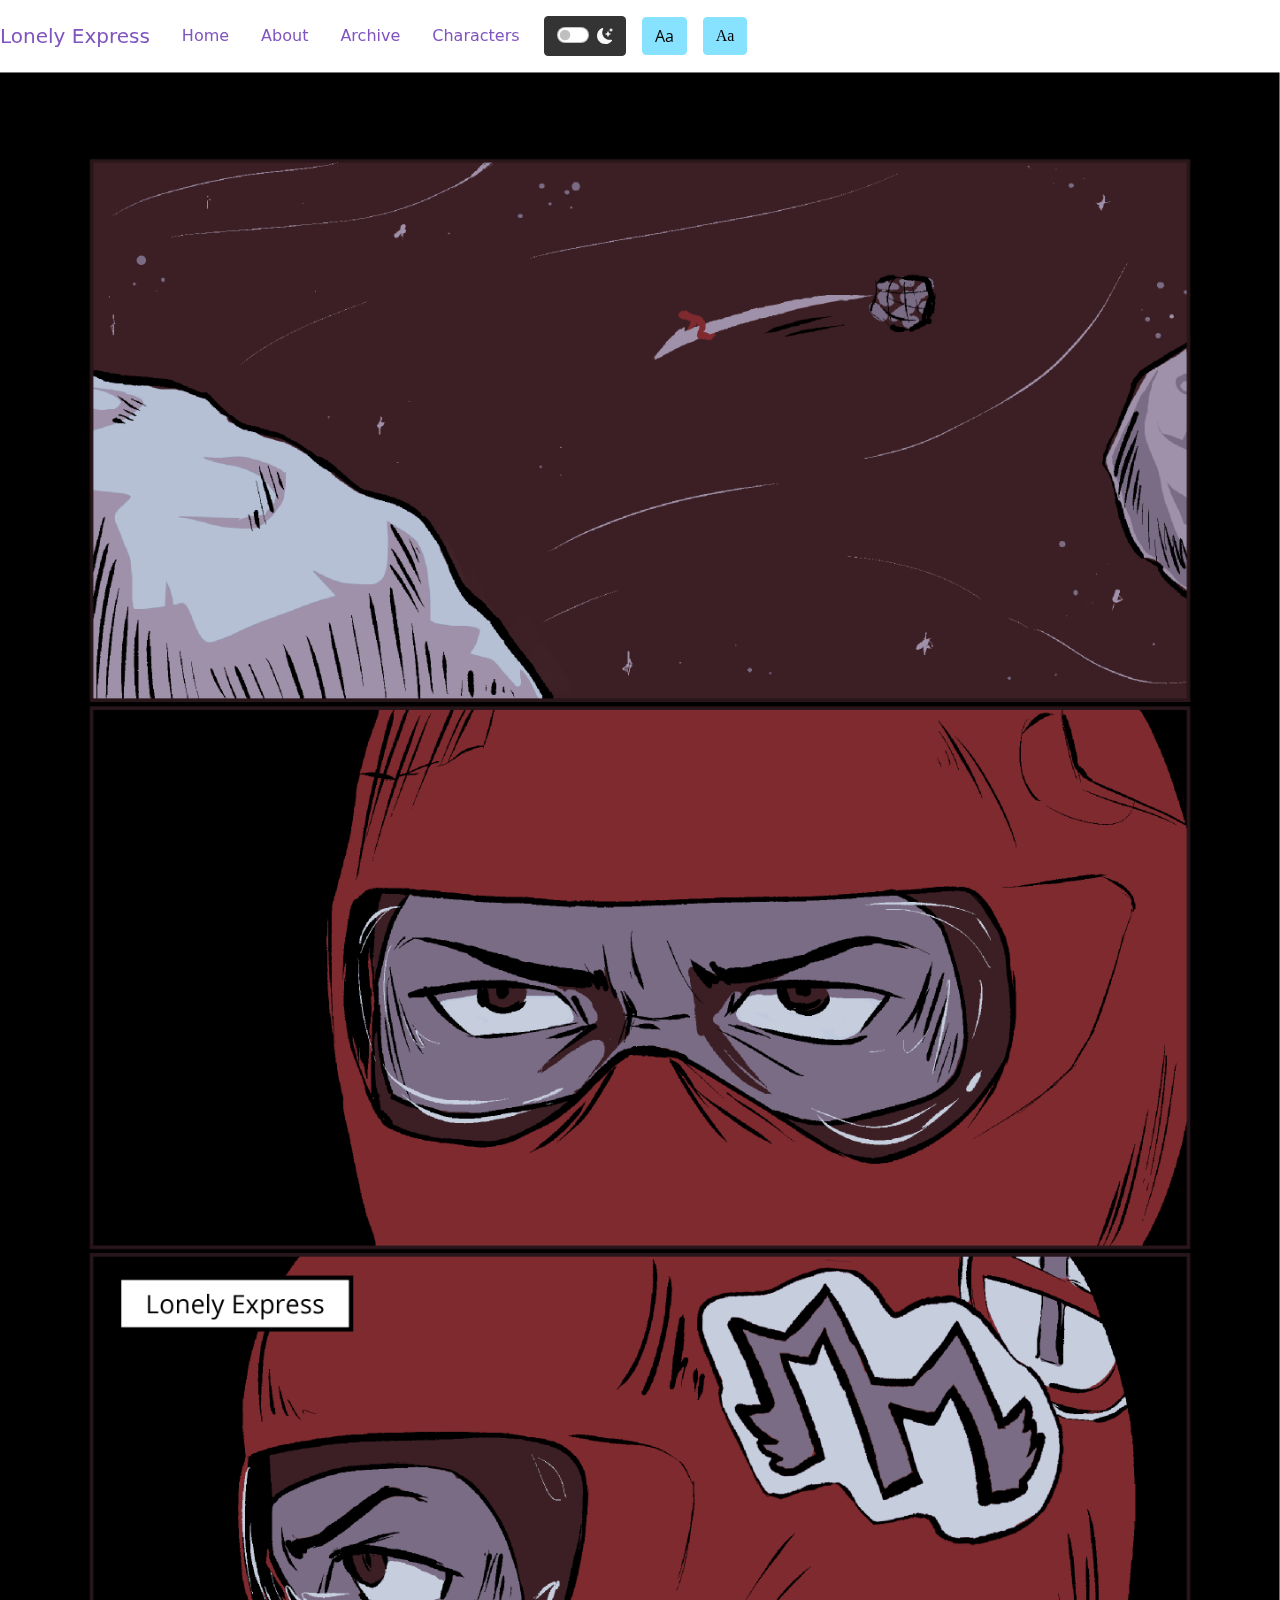
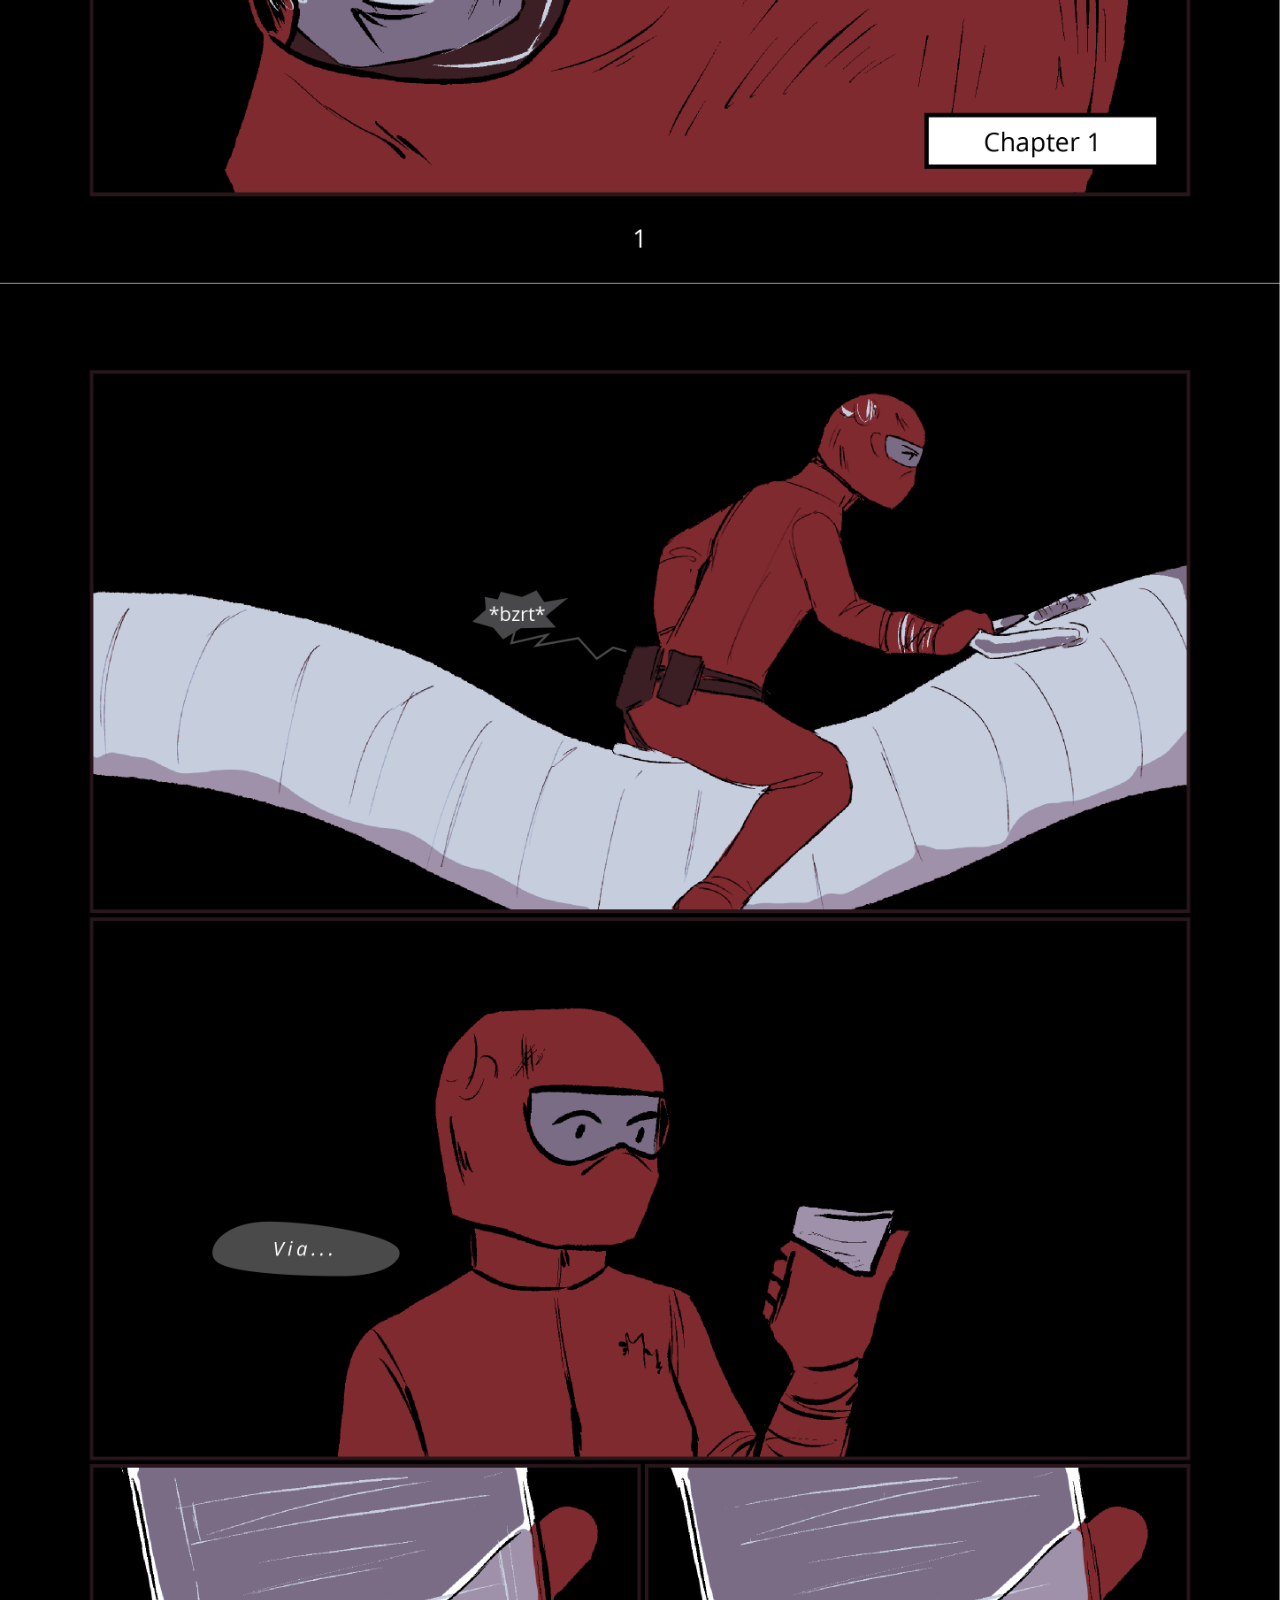
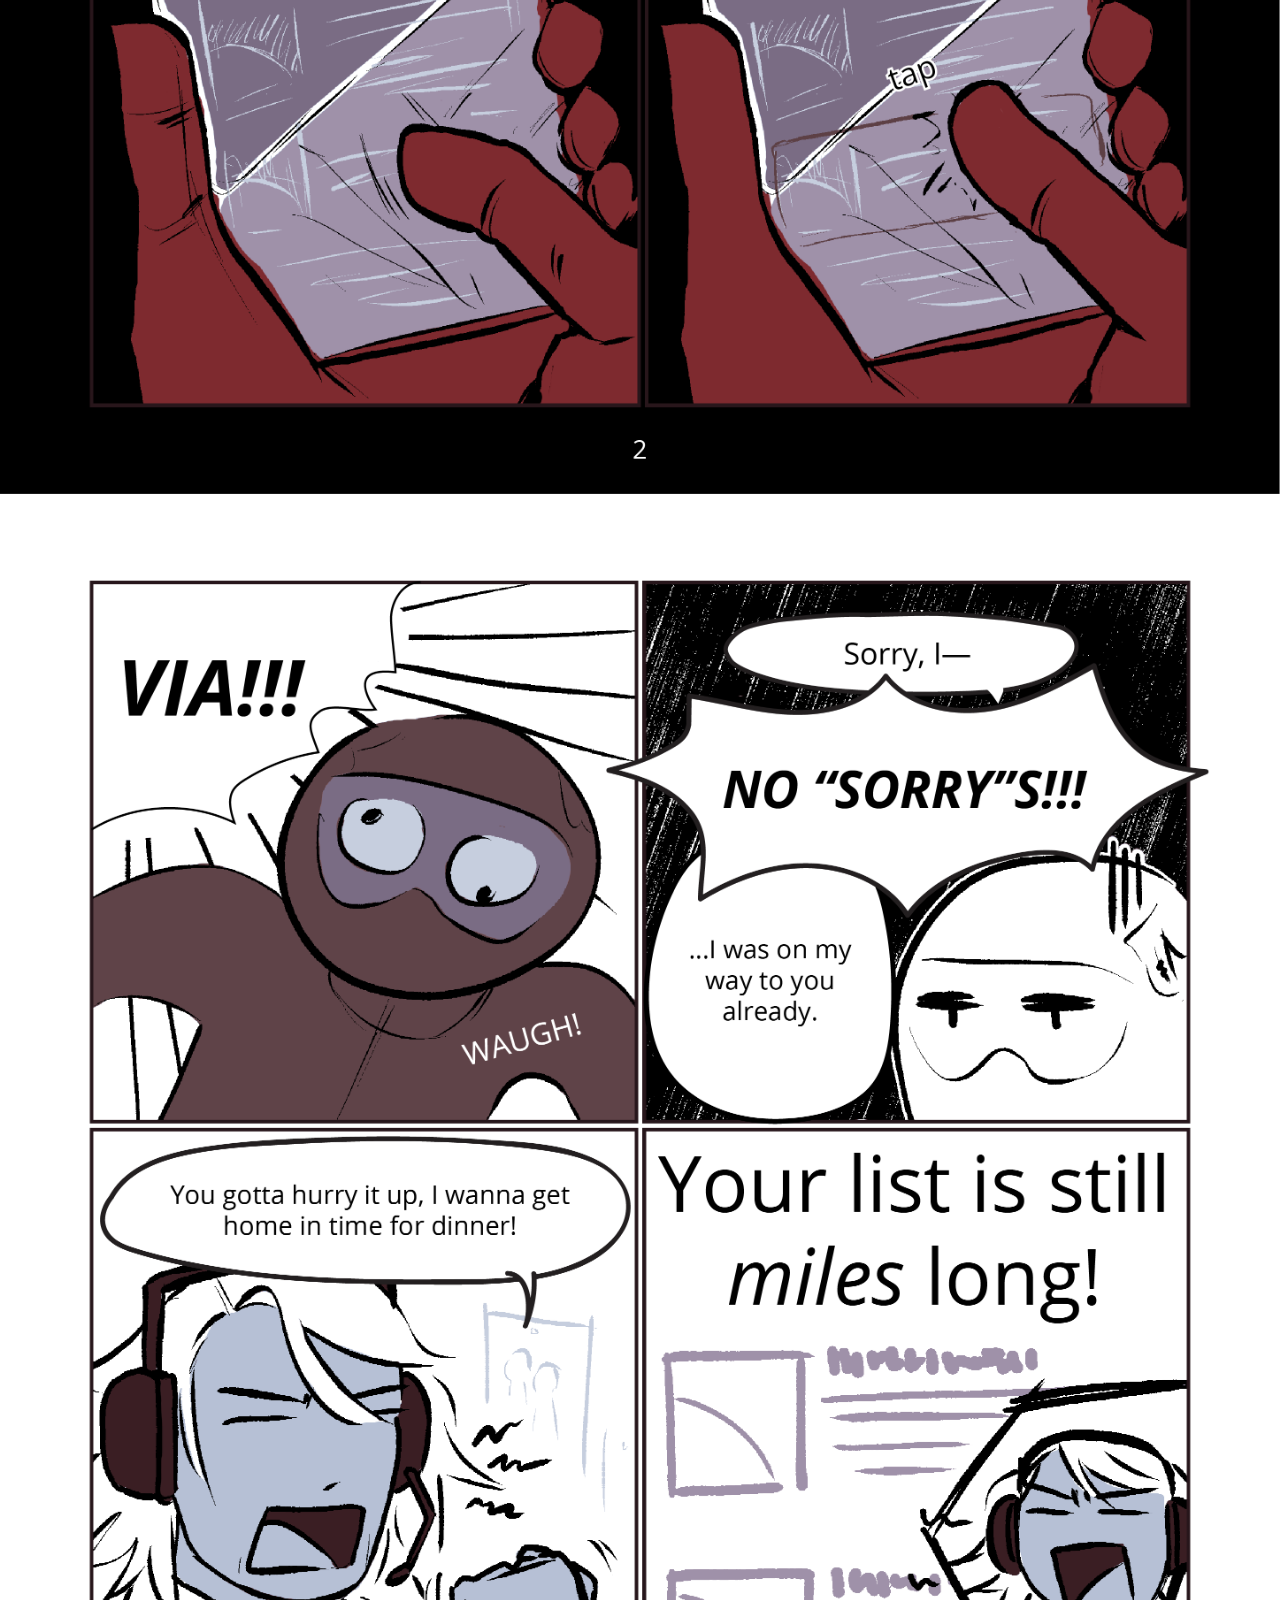
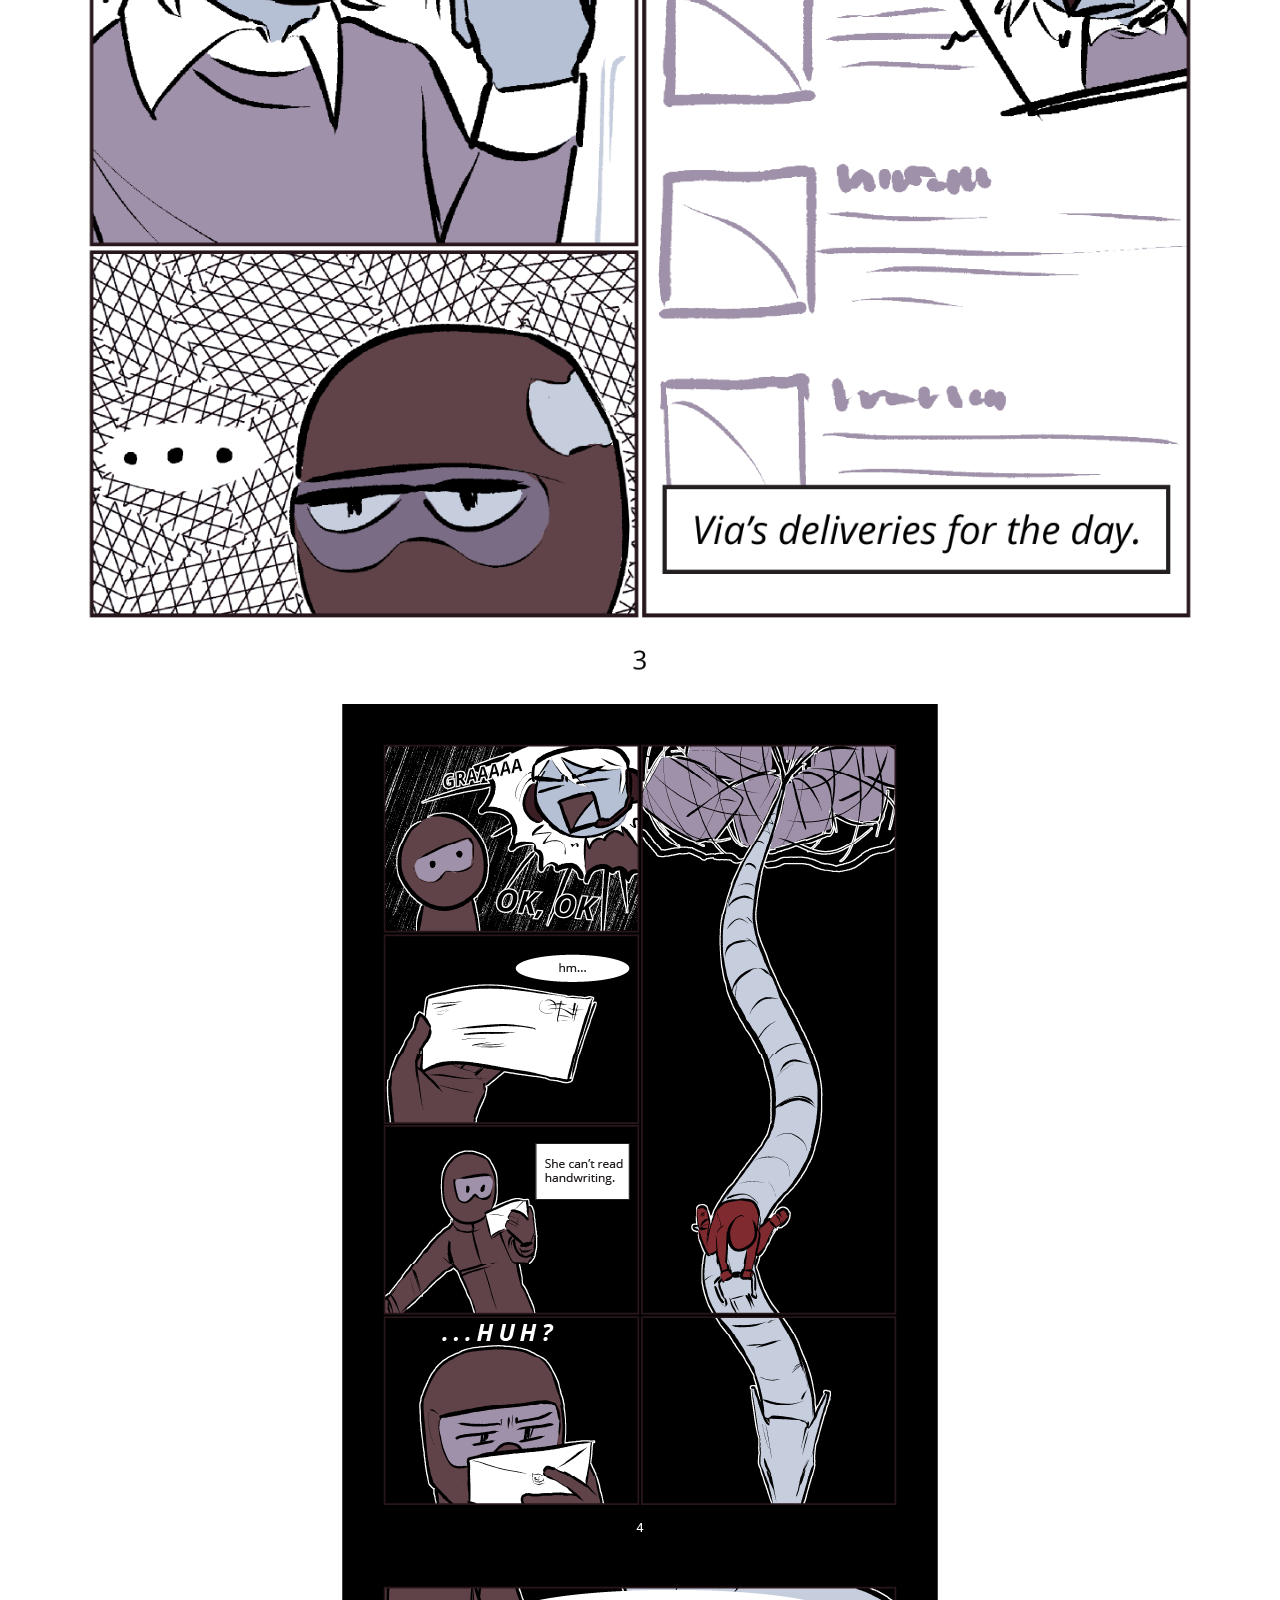
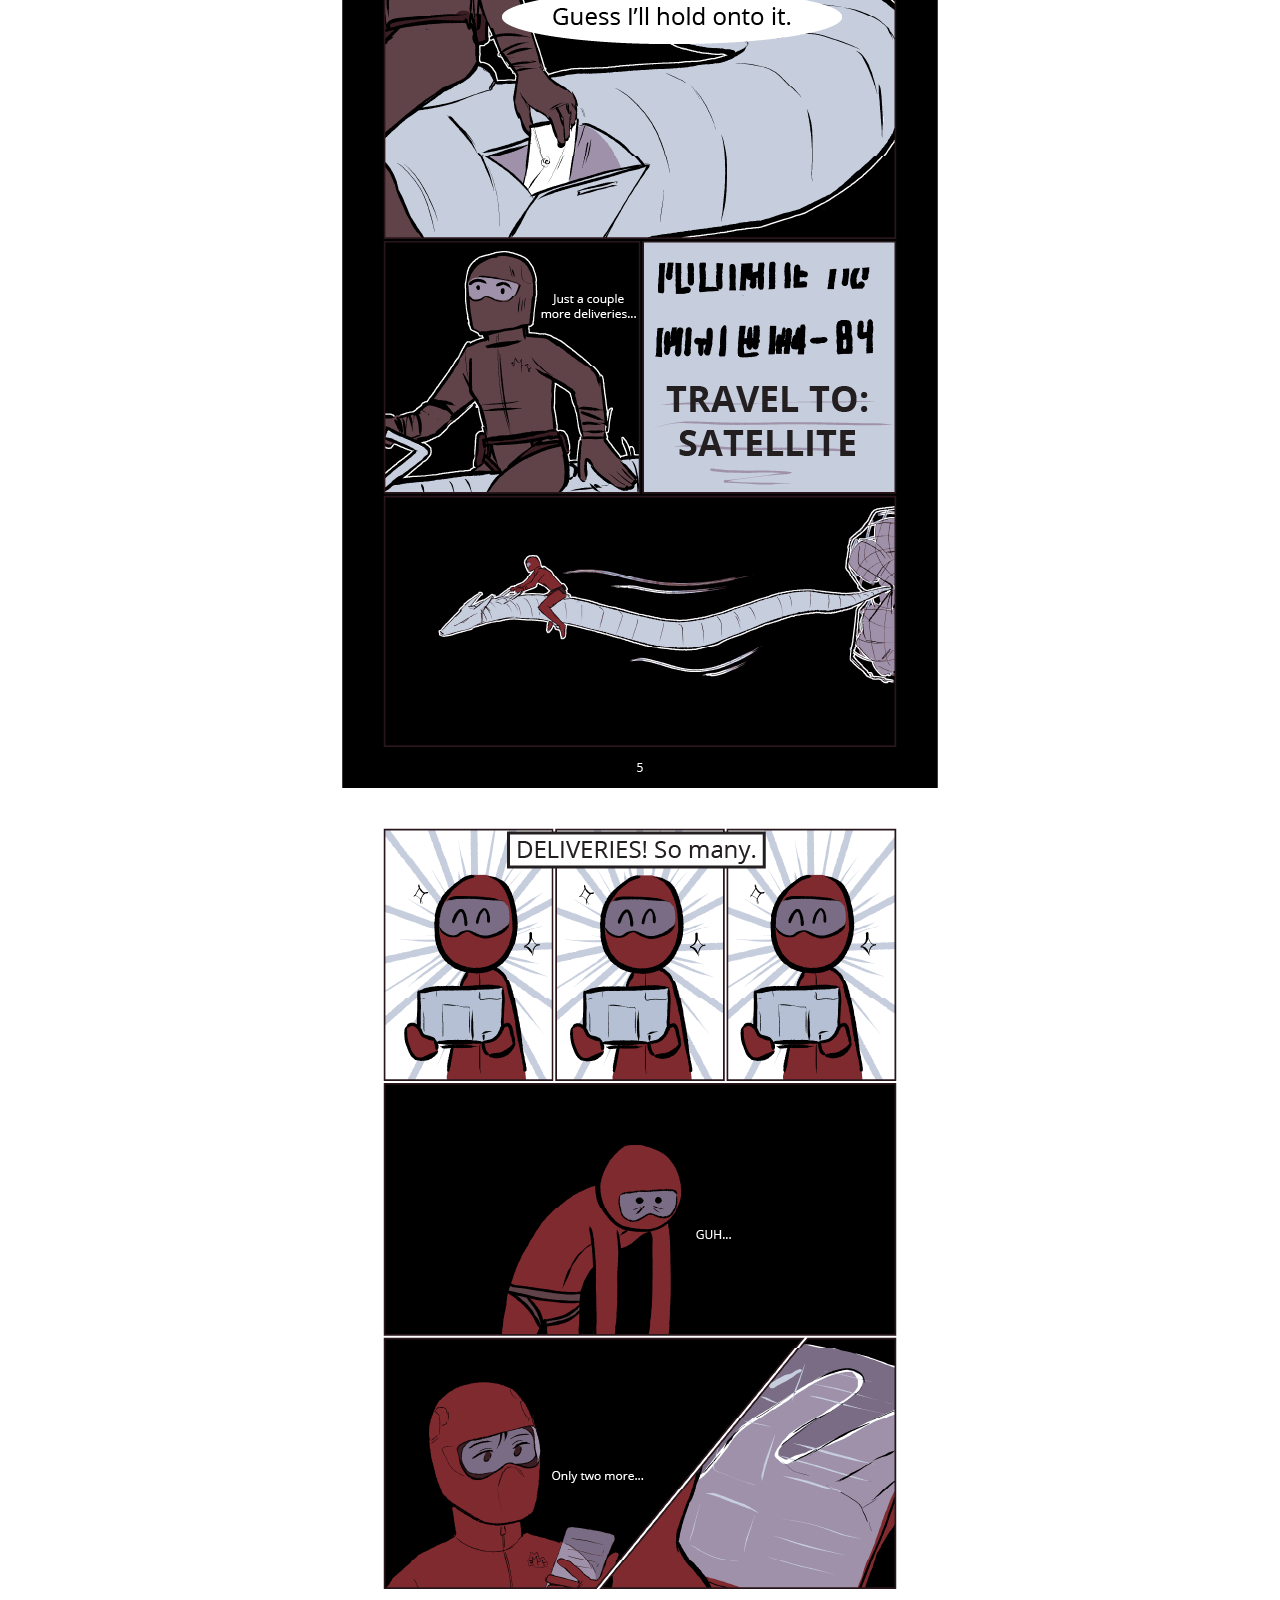
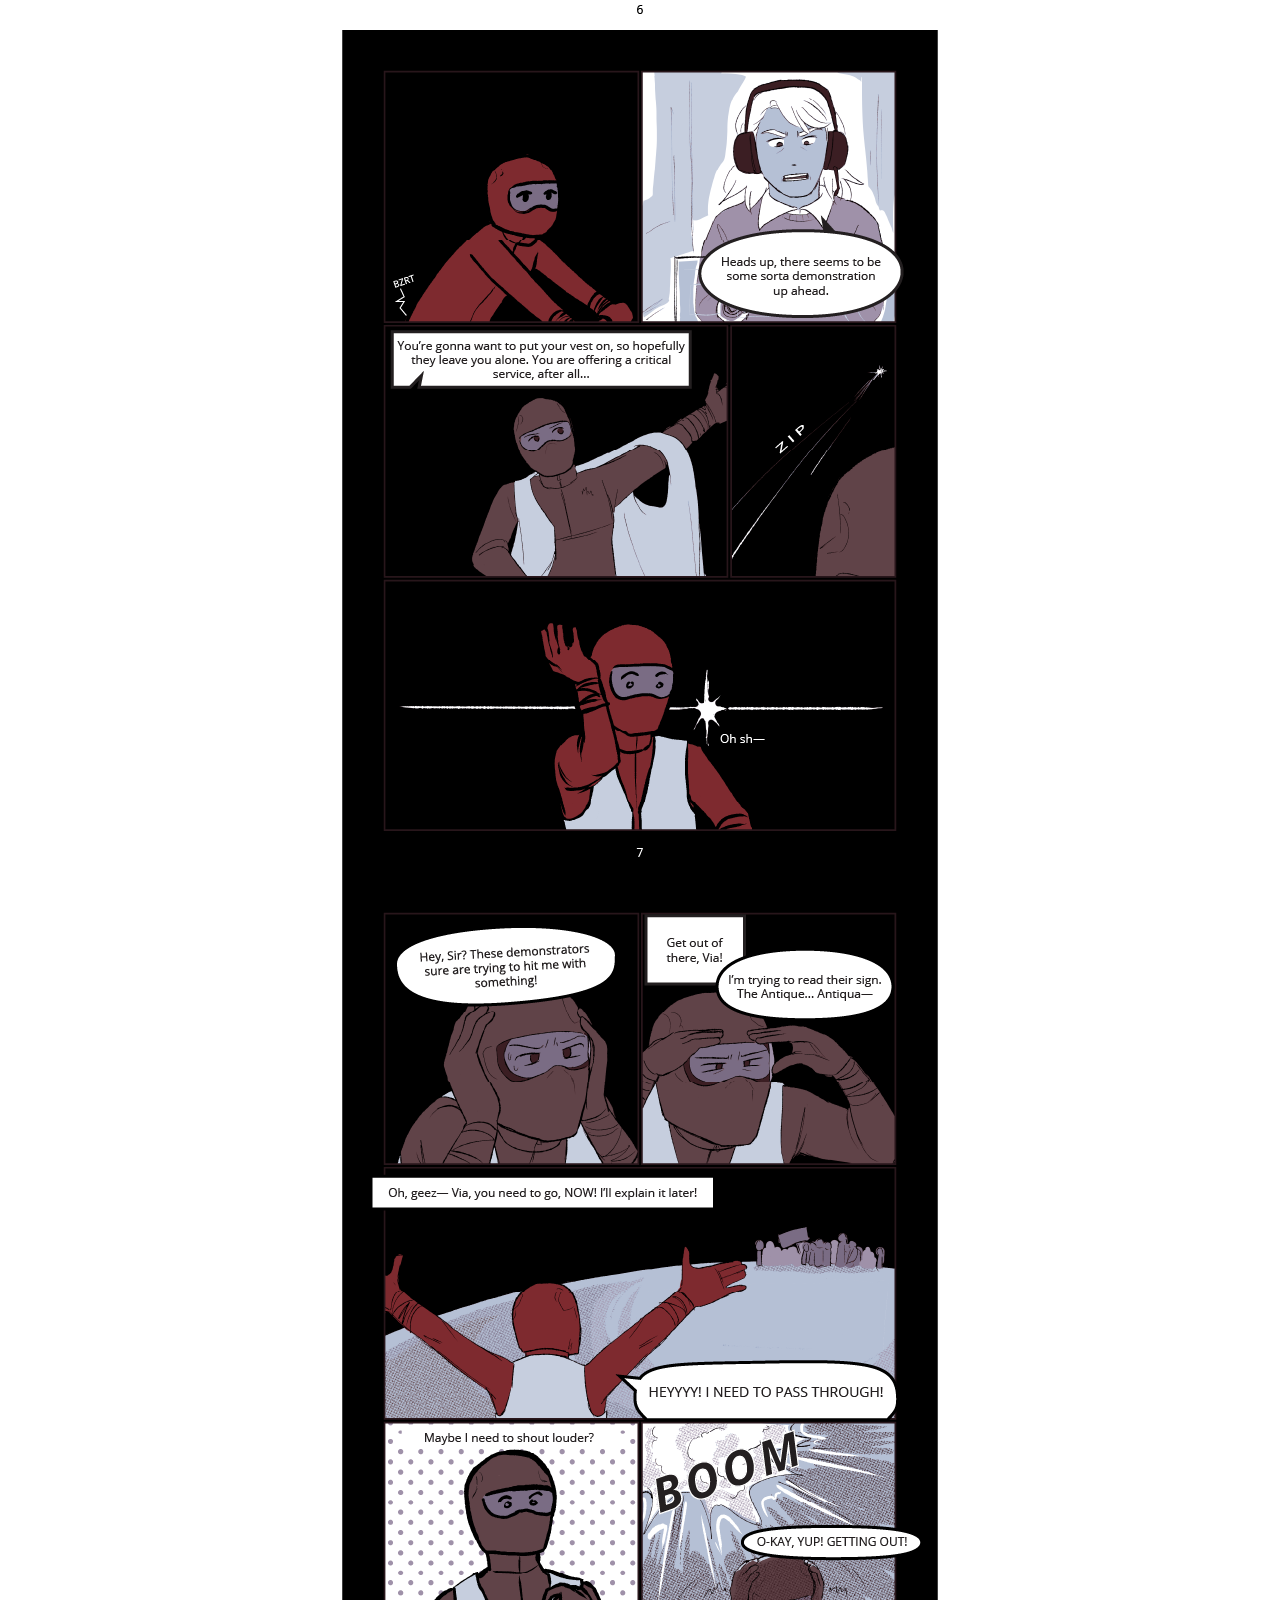
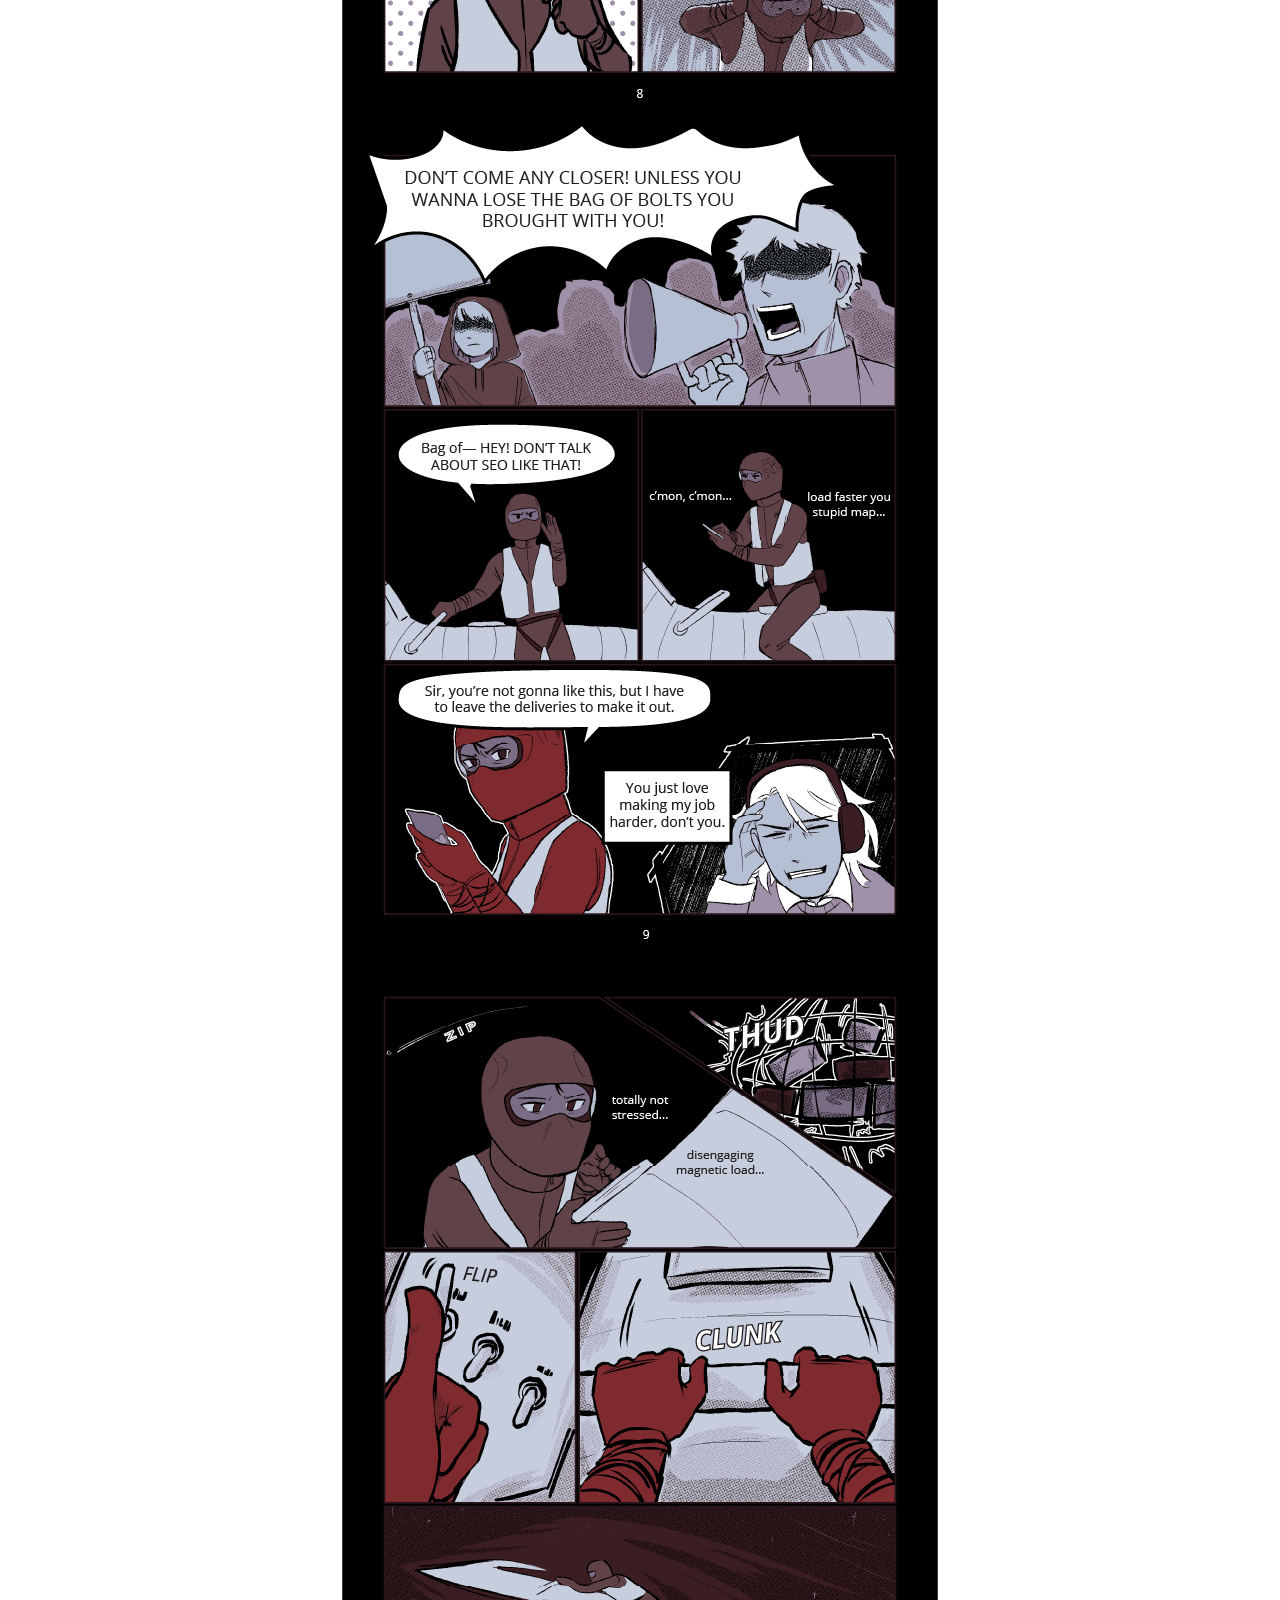
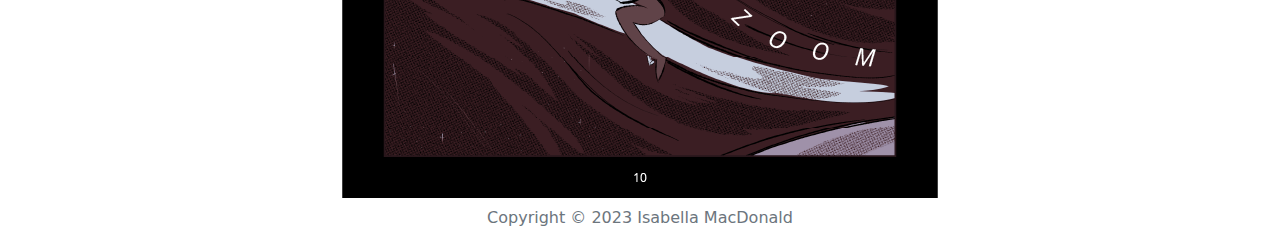
==== index.html @ 9f0aa9c7 "adjust theme colors + nav" ====
<!DOCTYPE html>
<html lang="en">
    <head>
        <meta charset="utf-8">
        <meta name="viewport" content="width=device-width, initial-scale=1">

        <title>Lonely Express</title>
        
        <!-- meta content used for how embeds display, and how your site appears in searches-->
        <meta name="description" content="A universal webcomic">
        <meta name="viewport" content="width=device-width, initial-scale=1">

        <meta property="og:title" content="Lonely Express">
        <meta property="og:type" content="website">
        <meta property="og:url" content="www.lonelyexpress.com">
        <meta property="og:image" content="https://www.lonelyexpress.com/tile.png">
        <meta property="og:image:alt" content="A sparkling white envelope on a purple background"/>

        <link rel="manifest" href="site.webmanifest">
        <link rel="apple-touch-icon" href="https://www.lonelyexpress.com/icon.png">

        <meta name="theme-color" content="#fafafa">

        <!-- Bootstrap CDN and custom stylesheets link here -->
        <link href="https://cdn.jsdelivr.net/npm/bootstrap@5.3.0-alpha1/dist/css/bootstrap.min.css" rel="stylesheet" integrity="sha384-GLhlTQ8iRABdZLl6O3oVMWSktQOp6b7In1Zl3/Jr59b6EGGoI1aFkw7cmDA6j6gD" crossorigin="anonymous">
        <link href="css/dark-mode.css" rel="stylesheet">
        <link href="css/custom2.css" rel="stylesheet">
    </head>

    <!-- Google tag (gtag.js) -->
    <script async src="https://www.googletagmanager.com/gtag/js?id=G-82N1NXZVGK"></script>
    <script>
    window.dataLayer = window.dataLayer || [];
    function gtag(){dataLayer.push(arguments);}
    gtag('js', new Date());

    gtag('config', 'G-82N1NXZVGK');
    </script>

    <body>
        <nav class="navbar sticky-top navbar-expand-lg bg-body-secondary" role="navigation">
            <div class="container-fluid justify-content-start">
                <a class="navbar-brand" href="#">Lonely Express</a>
                <button class="navbar-toggler" type="button" data-bs-toggle="collapse" data-bs-target="#navbarSupportedContent" aria-controls="navbarSupportedContent" aria-expanded="false" aria-label="Toggle navigation">
                    <span class="navbar-toggler-icon"></span>
                </button>
                
                <!-- Links on the navbar that collapse to a hamburger menu for small screens -->
                <div class="collapse navbar-collapse" id="navbarSupportedContent">
                    <ul class="navbar nav">
                        <!-- sub pages -->
                        <li class="nav-item">
                            <a class="nav-link active" aria-current="page" href="/">Home</a>
                        </li>
                        <li class="nav-item">
                            <a class="nav-link" href="about">About</a>
                        </li>
                        <li class="nav-item">
                            <a class="nav-link" href="archive">Archive</a>
                        </li>
                        <li class="nav-item">
                            <a class="nav-link" href="characters">Characters</a>
                        </li>
                    </div>
                </div>
                
                <!-- button options -->
                <button class="btn btn-dark mx-2">
                    <div class="form-check form-switch">
                        <input type="checkbox" class="form-check-input" role="switch" id="darkSwitch">
                        <label class="form-check-label text-light" for="darkSwitch" aria-label="Toggle dark mode">
                                
                        <!-- bootstrap svg icon for dark mode button -->
                        <svg xmlns="http://www.w3.org/2000/svg" width="16" height="16" fill="currentColor" class="bi bi-moon-stars-fill" viewBox="0 0 16 16">
                            <path d="M6 .278a.768.768 0 0 1 .08.858 7.208 7.208 0 0 0-.878 3.46c0 4.021 3.278 7.277 7.318 7.277.527 0 1.04-.055 1.533-.16a.787.787 0 0 1 .81.316.733.733 0 0 1-.031.893A8.349 8.349 0 0 1 8.344 16C3.734 16 0 12.286 0 7.71 0 4.266 2.114 1.312 5.124.06A.752.752 0 0 1 6 .278z"/>
                            <path d="M10.794 3.148a.217.217 0 0 1 .412 0l.387 1.162c.173.518.579.924 1.097 1.097l1.162.387a.217.217 0 0 1 0 .412l-1.162.387a1.734 1.734 0 0 0-1.097 1.097l-.387 1.162a.217.217 0 0 1-.412 0l-.387-1.162A1.734 1.734 0 0 0 9.31 6.593l-1.162-.387a.217.217 0 0 1 0-.412l1.162-.387a1.734 1.734 0 0 0 1.097-1.097l.387-1.162zM13.863.099a.145.145 0 0 1 .274 0l.258.774c.115.346.386.617.732.732l.774.258a.145.145 0 0 1 0 .274l-.774.258a1.156 1.156 0 0 0-.732.732l-.258.774a.145.145 0 0 1-.274 0l-.258-.774a1.156 1.156 0 0 0-.732-.732l-.774-.258a.145.145 0 0 1 0-.274l.774-.258c.346-.115.617-.386.732-.732L13.863.1z"/>
                        </svg>

                        </label>
                    </div>
                </button>
                <button class="btn btn-info mx-2" id="fontSwitch1" style="font-family: Open Sans, sans;" aria-label="Toggle sans serif font">Aa</button>
                <button class="btn btn-info mx-2" id="fontSwitch2" style="font-family: Times, serif;" aria-label="Toggle serif font">Aa</button>     
                    
            </div>
        </nav>

        <div class="container-xxl">
            <div class="row justify-content-center">
                <div class="col-lg-9">
                    <img src="img/pages/page1sans.png" class="img-fluid mx-auto d-block" id="1" alt="">
                </div>
            </div>
            <!-- page 1 description -->
            <div class="visually-hidden-focusable" :active> <!-- test screen reader only class/navigation between elements -->
                <h1 class="visually-hidden-focusable" :focus>Lonely Express Chapter 1</h1>
                <section class="visually-hidden-focusable" :focus>Page 1: Three panels.
                  <br>Panel 1: A small red figure rides through space on a long ship, towing cargo. Asteroids are in the foreground, with stars in the background.</br>
                  <br>Panel 2: Closeup of a face wearing a red helmet, that reveals only the character's eyes. They have a stern expression.</br>
                  <br>Panel 3: The same closeup from a side angle. There is a sticker with two "M"s with small wings, and a no smoking sticker.</br>
                </section><!-- paragraphs don't allow individual control -->
                <!-- adding a br is a new focus for screen readers, helps separate flow of audio -->
            </div>

            <div class="row justify-content-center">
                <div class="col-lg-9">
                    <img src="img/pages/page2sans.png" class="img-fluid mx-auto d-block" id="2" alt="">
                </div>
            </div>
            <div class="visually-hidden-focusable" :active> 
                <section class="visually-hidden-focusable" :focus>Page 2: Four panels.
                  <br>Panel 1: The person with the red spacesuit driving their long cylindrical vehical. Their radio crackles, unnoticed.</br>
                  <br>Panel 2: The person pulls out a small handheld screen. The text to their left says "Via..."</br>
                  <br>Panel 3 and 4: Closeup of the screen in their hands. They scroll in panel 3, then tap in panel 4, selecting something on the screen.</br>
                </section>
            </div>

            <div class="row justify-content-center">
                <div class="col-lg-9">
                    <img src="img/pages/page3sans.png" class="img-fluid mx-auto d-flex" id="3" alt="">
                </div>
            </div>
            <div class="visually-hidden-focusable" :active> 
                <section class="visually-hidden-focusable" :focus>Page 3: Five panels.
                  <br>Panel 1: Someone shouts: "VIA!!!" through the crackling radio. The character in the red suit lets out a noise of surprise.</br>
                  <br>Panel 2: The character in the suit, named Via, talks through the radio, saying "Sorry, I—", and is cut off by the other person. "NO 'SORRY'S!!!". Via responds with "...I was on my way to you already." while making a tired expression.</br>
                  <br>Panel 3: The character on the other end of the radio is shown wearing a headset and a sweater, shaking their fist in annoyance. "You gotta hurry it up, I wanna get home in time for dinner!"</br>
                  <br>Panel 4: The character with the headset shouts again: "Your list is still miles long!". Their angry face is overlayed over a list of unclear items. The caption at the bottom says: "Via's deliveries for the day.".</br>
                  <br>Panel 5: Via makes an exhausted expression with her eyes, saying nothing.
                </section>
            </div>
            
            <div class="row justify-content-center">
                <div class="col-lg-9">
                    <img src="img/pages/page4sans.png" class="img-fluid mx-auto d-block" id="4" alt="">
                </div>
            </div>

            <div class="row justify-content-center">
                <div class="col-lg-9">
                    <img src="img/pages/page5sans.png" class="img-fluid mx-auto d-block" id="5" alt="">
                </div>
            </div>

            <div class="row justify-content-center">
                <div class="col-lg-9">
                    <img src="img/pages/page6sans.png" class="img-fluid mx-auto d-block" id="6" alt="">
                </div>
            </div>

            <div class="row justify-content-center">
                <div class="col-lg-9">
                    <img src="img/pages/page7sans.png" class="img-fluid mx-auto d-block" id="7" alt="">
                </div>
            </div>

            <div class="row justify-content-center">
                <div class="col-lg-9">
                    <img src="img/pages/page8sans.png" class="img-fluid mx-auto d-block" id="8" alt="">
                </div>
            </div>

            <div class="row justify-content-center">
                <div class="col-lg-9">
                    <img src="img/pages/page9sans.png" class="img-fluid mx-auto d-block" id="9" alt="">
                </div>
            </div>

            <div class="row justify-content-center">
                <div class="col-lg-9">
                    <img src="img/pages/page10sans.png" class="img-fluid mx-auto d-block" id="10" alt="">
                </div>
            </div>
        </div>

        <footer class="my-2">
            <p class="text-muted text-center">
                Copyright © 2023 Isabella MacDonald
            </p>
        </footer>

        <!-- Bootstrap CDN and custom javascript links here -->
        <script src="https://cdn.jsdelivr.net/npm/bootstrap@5.3.0-alpha3/dist/js/bootstrap.bundle.min.js" integrity="sha384-ENjdO4Dr2bkBIFxQpeoTz1HIcje39Wm4jDKdf19U8gI4ddQ3GYNS7NTKfAdVQSZe" crossorigin="anonymous"></script>
        
        <script src="js/font.js"></script>
        <script src="js/dark-mode-switch.js"></script>
    </body>
</html>
---- css/dark-mode.css ----
/*!
 * Dark Mode Switch v1.0.1 (https://github.com/coliff/dark-mode-switch)
 * Copyright 2021 C.Oliff
 * Licensed under MIT (https://github.com/coliff/dark-mode-switch/blob/main/LICENSE)
 */

[data-bs-theme="dark"] {
  background-color: #111 !important;
  color: #EBEBEB;
}

[data-bs-theme="dark"] .bg-black {
  background-color: #EBEBEB !important;
}

[data-bs-theme="dark"] .bg-dark {
  background-color: #EBEBEB !important;
}

[data-bs-theme="dark"] .bg-light {
  background-color: #101B42 !important;
}

[data-bs-theme="dark"] .bg-white {
  background-color: #101B42 !important;
}
---- css/custom2.css ----
/* Created with Themestr.app */
/*! `Custom` Bootstrap 5 theme */@import url(https://use.fontawesome.com/releases/v5.0.10/css/all.css);@import url(https://fonts.googleapis.com/css?family=Open+Sans:200,300,400,700);/*!
 * Bootstrap v5.0.1 (https://getbootstrap.com/)
 * Copyright 2011-2021 The Bootstrap Authors
 * Copyright 2011-2021 Twitter, Inc.
 * Licensed under MIT (https://github.com/twbs/bootstrap/blob/main/LICENSE)
 */:root{--bs-blue: #0d6efd;--bs-indigo: #6610f2;--bs-purple: #6f42c1;--bs-pink: #d63384;--bs-red: #dc3545;--bs-orange: #fd7e14;--bs-yellow: #ffc107;--bs-green: #198754;--bs-teal: #20c997;--bs-cyan: #0dcaf0;--bs-white: #fff;--bs-gray: #6c757d;--bs-gray-dark: #343a40;--bs-primary: #8054c0;--bs-secondary: #868e96;--bs-success: #6bcdaa;--bs-info: #87e2ff;--bs-warning: #ffc107;--bs-danger: #dc3545;--bs-light: #f8f9fa;--bs-dark: #343434;--bs-font-sans-serif: system-ui, -apple-system, "Segoe UI", Roboto, "Helvetica Neue", Arial, "Noto Sans", "Liberation Sans", sans-serif, "Apple Color Emoji", "Segoe UI Emoji", "Segoe UI Symbol", "Noto Color Emoji";--bs-font-monospace: SFMono-Regular, Menlo, Monaco, Consolas, "Liberation Mono", "Courier New", monospace;--bs-gradient: linear-gradient(180deg, rgba(255,255,255,0.15), rgba(255,255,255,0))}*,*::before,*::after{box-sizing:border-box}@media (prefers-reduced-motion: no-preference){:root{scroll-behavior:smooth}}body{margin:0;font-family:var(--bs-font-sans-serif);font-size:1rem;font-weight:400;line-height:1.5;color:#212529;background-color:#fff;-webkit-text-size-adjust:100%;-webkit-tap-highlight-color:rgba(0,0,0,0)}hr{margin:1rem 0;color:inherit;background-color:currentColor;border:0;opacity:.25}hr:not([size]){height:1px}h1,.h1,h2,.h2,h3,.h3,h4,.h4,h5,.h5,h6,.h6{margin-top:0;margin-bottom:.5rem;font-weight:500;line-height:1.2}h1,.h1{font-size:calc(1.375rem + 1.5vw)}@media (min-width: 1200px){h1,.h1{font-size:2.5rem}}h2,.h2{font-size:calc(1.325rem + .9vw)}@media (min-width: 1200px){h2,.h2{font-size:2rem}}h3,.h3{font-size:calc(1.3rem + .6vw)}@media (min-width: 1200px){h3,.h3{font-size:1.75rem}}h4,.h4{font-size:calc(1.275rem + .3vw)}@media (min-width: 1200px){h4,.h4{font-size:1.5rem}}h5,.h5{font-size:1.25rem}h6,.h6{font-size:1rem}p{margin-top:0;margin-bottom:1rem}abbr[title],abbr[data-bs-original-title]{text-decoration:underline dotted;cursor:help;text-decoration-skip-ink:none}address{margin-bottom:1rem;font-style:normal;line-height:inherit}ol,ul{padding-left:2rem}ol,ul,dl{margin-top:0;margin-bottom:1rem}ol ol,ul ul,ol ul,ul ol{margin-bottom:0}dt{font-weight:700}dd{margin-bottom:.5rem;margin-left:0}blockquote{margin:0 0 1rem}b,strong{font-weight:bolder}small,.small{font-size:.875em}mark,.mark{padding:.2em;background-color:#fcf8e3}sub,sup{position:relative;font-size:.75em;line-height:0;vertical-align:baseline}sub{bottom:-.25em}sup{top:-.5em}a{color:#8054c0;text-decoration:underline}a:hover{color:#291842}a:not([href]):not([class]),a:not([href]):not([class]):hover{color:inherit;text-decoration:none}pre,code,kbd,samp{font-family:var(--bs-font-monospace);font-size:1em;direction:ltr /* rtl:ignore */;unicode-bidi:bidi-override}pre{display:block;margin-top:0;margin-bottom:1rem;overflow:auto;font-size:.875em}pre code{font-size:inherit;color:inherit;word-break:normal}code{font-size:.875em;color:#d63384;word-wrap:break-word}a>code{color:inherit}kbd{padding:.2rem .4rem;font-size:.875em;color:#fff;background-color:#212529;border-radius:.2rem}kbd kbd{padding:0;font-size:1em;font-weight:700}figure{margin:0 0 1rem}img,svg{vertical-align:middle}table{caption-side:bottom;border-collapse:collapse}caption{padding-top:.5rem;padding-bottom:.5rem;color:#6c757d;text-align:left}th{text-align:inherit;text-align:-webkit-match-parent}thead,tbody,tfoot,tr,td,th{border-color:inherit;border-style:solid;border-width:0}label{display:inline-block}button{border-radius:0}button:focus:not(:focus-visible){outline:0}input,button,select,optgroup,textarea{margin:0;font-family:inherit;font-size:inherit;line-height:inherit}button,select{text-transform:none}[role="button"]{cursor:pointer}select{word-wrap:normal}select:disabled{opacity:1}[list]::-webkit-calendar-picker-indicator{display:none}button,[type="button"],[type="reset"],[type="submit"]{-webkit-appearance:button}button:not(:disabled),[type="button"]:not(:disabled),[type="reset"]:not(:disabled),[type="submit"]:not(:disabled){cursor:pointer}::-moz-focus-inner{padding:0;border-style:none}textarea{resize:vertical}fieldset{min-width:0;padding:0;margin:0;border:0}legend{float:left;width:100%;padding:0;margin-bottom:.5rem;font-size:calc(1.275rem + .3vw);line-height:inherit}@media (min-width: 1200px){legend{font-size:1.5rem}}legend+*{clear:left}::-webkit-datetime-edit-fields-wrapper,::-webkit-datetime-edit-text,::-webkit-datetime-edit-minute,::-webkit-datetime-edit-hour-field,::-webkit-datetime-edit-day-field,::-webkit-datetime-edit-month-field,::-webkit-datetime-edit-year-field{padding:0}::-webkit-inner-spin-button{height:auto}[type="search"]{outline-offset:-2px;-webkit-appearance:textfield}::-webkit-search-decoration{-webkit-appearance:none}::-webkit-color-swatch-wrapper{padding:0}::file-selector-button{font:inherit}::-webkit-file-upload-button{font:inherit;-webkit-appearance:button}output{display:inline-block}iframe{border:0}summary{display:list-item;cursor:pointer}progress{vertical-align:baseline}[hidden]{display:none !important}.lead{font-size:1.25rem;font-weight:300}.display-1{font-size:calc(1.625rem + 4.5vw);font-weight:300;line-height:1.2}@media (min-width: 1200px){.display-1{font-size:5rem}}.display-2{font-size:calc(1.575rem + 3.9vw);font-weight:300;line-height:1.2}@media (min-width: 1200px){.display-2{font-size:4.5rem}}.display-3{font-size:calc(1.525rem + 3.3vw);font-weight:300;line-height:1.2}@media (min-width: 1200px){.display-3{font-size:4rem}}.display-4{font-size:calc(1.475rem + 2.7vw);font-weight:300;line-height:1.2}@media (min-width: 1200px){.display-4{font-size:3.5rem}}.display-5{font-size:calc(1.425rem + 2.1vw);font-weight:300;line-height:1.2}@media (min-width: 1200px){.display-5{font-size:3rem}}.display-6{font-size:calc(1.375rem + 1.5vw);font-weight:300;line-height:1.2}@media (min-width: 1200px){.display-6{font-size:2.5rem}}.list-unstyled{padding-left:0;list-style:none}.list-inline{padding-left:0;list-style:none}.list-inline-item{display:inline-block}.list-inline-item:not(:last-child){margin-right:.5rem}.initialism{font-size:.875em;text-transform:uppercase}.blockquote{margin-bottom:1rem;font-size:1.25rem}.blockquote>:last-child{margin-bottom:0}.blockquote-footer{margin-top:-1rem;margin-bottom:1rem;font-size:.875em;color:#6c757d}.blockquote-footer::before{content:"\2014\00A0"}.img-fluid{max-width:100%;height:auto}.img-thumbnail{padding:.25rem;background-color:#fff;border:1px solid #dee2e6;border-radius:.25rem;max-width:100%;height:auto}.figure{display:inline-block}.figure-img{margin-bottom:.5rem;line-height:1}.figure-caption{font-size:.875em;color:#6c757d}.table{--bs-table-bg: rgba(0,0,0,0);--bs-table-accent-bg: rgba(0,0,0,0);--bs-table-striped-color: #212529;--bs-table-striped-bg: rgba(0,0,0,0.05);--bs-table-active-color: #212529;--bs-table-active-bg: rgba(0,0,0,0.1);--bs-table-hover-color: #212529;--bs-table-hover-bg: rgba(0,0,0,0.075);width:100%;margin-bottom:1rem;color:#212529;vertical-align:top;border-color:#dee2e6}.table>:not(caption)>*>*{padding:.5rem .5rem;background-color:var(--bs-table-bg);border-bottom-width:1px;box-shadow:inset 0 0 0 9999px var(--bs-table-accent-bg)}.table>tbody{vertical-align:inherit}.table>thead{vertical-align:bottom}.table>:not(:last-child)>:last-child>*{border-bottom-color:currentColor}.caption-top{caption-side:top}.table-sm>:not(caption)>*>*{padding:.25rem .25rem}.table-bordered>:not(caption)>*{border-width:1px 0}.table-bordered>:not(caption)>*>*{border-width:0 1px}.table-borderless>:not(caption)>*>*{border-bottom-width:0}.table-striped>tbody>tr:nth-of-type(odd){--bs-table-accent-bg: var(--bs-table-striped-bg);color:var(--bs-table-striped-color)}.table-active{--bs-table-accent-bg: var(--bs-table-active-bg);color:var(--bs-table-active-color)}.table-hover>tbody>tr:hover{--bs-table-accent-bg: var(--bs-table-hover-bg);color:var(--bs-table-hover-color)}.table-primary{--bs-table-bg: #d6d2dc;--bs-table-striped-bg: #cbc8d1;--bs-table-striped-color: #000;--bs-table-active-bg: #c1bdc6;--bs-table-active-color: #000;--bs-table-hover-bg: #c6c2cc;--bs-table-hover-color: #000;color:#000;border-color:#c1bdc6}.table-secondary{--bs-table-bg: #e7e8ea;--bs-table-striped-bg: #dbdcde;--bs-table-striped-color: #000;--bs-table-active-bg: #d0d1d3;--bs-table-active-color: #000;--bs-table-hover-bg: #d6d7d8;--bs-table-hover-color: #000;color:#000;border-color:#d0d1d3}.table-success{--bs-table-bg: #e1f5ee;--bs-table-striped-bg: #d6e9e2;--bs-table-striped-color: #000;--bs-table-active-bg: #cbddd6;--bs-table-active-color: #000;--bs-table-hover-bg: #d0e3dc;--bs-table-hover-color: #000;color:#000;border-color:#cbddd6}.table-info{--bs-table-bg: #e7f9ff;--bs-table-striped-bg: #dbedf2;--bs-table-striped-color: #000;--bs-table-active-bg: #d0e0e6;--bs-table-active-color: #000;--bs-table-hover-bg: #d6e6ec;--bs-table-hover-color: #000;color:#000;border-color:#d0e0e6}.table-warning{--bs-table-bg: #fff3cd;--bs-table-striped-bg: #f2e7c3;--bs-table-striped-color: #000;--bs-table-active-bg: #e6dbb9;--bs-table-active-color: #000;--bs-table-hover-bg: #ece1be;--bs-table-hover-color: #000;color:#000;border-color:#e6dbb9}.table-danger{--bs-table-bg: #f8d7da;--bs-table-striped-bg: #eccccf;--bs-table-striped-color: #000;--bs-table-active-bg: #dfc2c4;--bs-table-active-color: #000;--bs-table-hover-bg: #e5c7ca;--bs-table-hover-color: #000;color:#000;border-color:#dfc2c4}.table-light{--bs-table-bg: #f8f9fa;--bs-table-striped-bg: #ecedee;--bs-table-striped-color: #000;--bs-table-active-bg: #dfe0e1;--bs-table-active-color: #000;--bs-table-hover-bg: #e5e6e7;--bs-table-hover-color: #000;color:#000;border-color:#dfe0e1}.table-dark{--bs-table-bg: #343434;--bs-table-striped-bg: #3e3e3e;--bs-table-striped-color: #fff;--bs-table-active-bg: #484848;--bs-table-active-color: #fff;--bs-table-hover-bg: #434343;--bs-table-hover-color: #fff;color:#fff;border-color:#484848}.table-responsive{overflow-x:auto;-webkit-overflow-scrolling:touch}@media (max-width: 575.98px){.table-responsive-sm{overflow-x:auto;-webkit-overflow-scrolling:touch}}@media (max-width: 767.98px){.table-responsive-md{overflow-x:auto;-webkit-overflow-scrolling:touch}}@media (max-width: 991.98px){.table-responsive-lg{overflow-x:auto;-webkit-overflow-scrolling:touch}}@media (max-width: 1199.98px){.table-responsive-xl{overflow-x:auto;-webkit-overflow-scrolling:touch}}@media (max-width: 1399.98px){.table-responsive-xxl{overflow-x:auto;-webkit-overflow-scrolling:touch}}.form-label{margin-bottom:.5rem}.col-form-label{padding-top:calc(.375rem + 1px);padding-bottom:calc(.375rem + 1px);margin-bottom:0;font-size:inherit;line-height:1.5}.col-form-label-lg{padding-top:calc(.5rem + 1px);padding-bottom:calc(.5rem + 1px);font-size:1.25rem}.col-form-label-sm{padding-top:calc(.25rem + 1px);padding-bottom:calc(.25rem + 1px);font-size:.875rem}.form-text{margin-top:.25rem;font-size:.875em;color:#6c757d}.form-control{display:block;width:100%;padding:.375rem .75rem;font-size:1rem;font-weight:400;line-height:1.5;color:#212529;background-color:#fff;background-clip:padding-box;border:1px solid #ced4da;appearance:none;border-radius:.25rem;transition:border-color 0.15s ease-in-out,box-shadow 0.15s ease-in-out}@media (prefers-reduced-motion: reduce){.form-control{transition:none}}.form-control[type="file"]{overflow:hidden}.form-control[type="file"]:not(:disabled):not([readonly]){cursor:pointer}.form-control:focus{color:#212529;background-color:#fff;border-color:#998fa9;outline:0;box-shadow:0 0 0 .25rem rgba(51,30,82,0.25)}.form-control::-webkit-date-and-time-value{height:1.5em}.form-control::placeholder{color:#6c757d;opacity:1}.form-control:disabled,.form-control[readonly]{background-color:#e9ecef;opacity:1}.form-control::file-selector-button{padding:.375rem .75rem;margin:-.375rem -.75rem;margin-inline-end:.75rem;color:#212529;background-color:#e9ecef;pointer-events:none;border-color:inherit;border-style:solid;border-width:0;border-inline-end-width:1px;border-radius:0;transition:color 0.15s ease-in-out,background-color 0.15s ease-in-out,border-color 0.15s ease-in-out,box-shadow 0.15s ease-in-out}@media (prefers-reduced-motion: reduce){.form-control::file-selector-button{transition:none}}.form-control:hover:not(:disabled):not([readonly])::file-selector-button{background-color:#dde0e3}.form-control::-webkit-file-upload-button{padding:.375rem .75rem;margin:-.375rem -.75rem;margin-inline-end:.75rem;color:#212529;background-color:#e9ecef;pointer-events:none;border-color:inherit;border-style:solid;border-width:0;border-inline-end-width:1px;border-radius:0;transition:color 0.15s ease-in-out,background-color 0.15s ease-in-out,border-color 0.15s ease-in-out,box-shadow 0.15s ease-in-out}@media (prefers-reduced-motion: reduce){.form-control::-webkit-file-upload-button{transition:none}}.form-control:hover:not(:disabled):not([readonly])::-webkit-file-upload-button{background-color:#dde0e3}.form-control-plaintext{display:block;width:100%;padding:.375rem 0;margin-bottom:0;line-height:1.5;color:#212529;background-color:transparent;border:solid transparent;border-width:1px 0}.form-control-plaintext.form-control-sm,.form-control-plaintext.form-control-lg{padding-right:0;padding-left:0}.form-control-sm{min-height:calc(1.5em + .5rem + 2px);padding:.25rem .5rem;font-size:.875rem;border-radius:.2rem}.form-control-sm::file-selector-button{padding:.25rem .5rem;margin:-.25rem -.5rem;margin-inline-end:.5rem}.form-control-sm::-webkit-file-upload-button{padding:.25rem .5rem;margin:-.25rem -.5rem;margin-inline-end:.5rem}.form-control-lg{min-height:calc(1.5em + 1rem + 2px);padding:.5rem 1rem;font-size:1.25rem;border-radius:.3rem}.form-control-lg::file-selector-button{padding:.5rem 1rem;margin:-.5rem -1rem;margin-inline-end:1rem}.form-control-lg::-webkit-file-upload-button{padding:.5rem 1rem;margin:-.5rem -1rem;margin-inline-end:1rem}textarea.form-control{min-height:calc(1.5em + .75rem + 2px)}textarea.form-control-sm{min-height:calc(1.5em + .5rem + 2px)}textarea.form-control-lg{min-height:calc(1.5em + 1rem + 2px)}.form-control-color{max-width:3rem;height:auto;padding:.375rem}.form-control-color:not(:disabled):not([readonly]){cursor:pointer}.form-control-color::-moz-color-swatch{height:1.5em;border-radius:.25rem}.form-control-color::-webkit-color-swatch{height:1.5em;border-radius:.25rem}.form-select{display:block;width:100%;padding:.375rem 2.25rem .375rem .75rem;font-size:1rem;font-weight:400;line-height:1.5;color:#212529;background-color:#fff;background-image:url("data:image/svg+xml,%3csvg xmlns='http://www.w3.org/2000/svg' viewBox='0 0 16 16'%3e%3cpath fill='none' stroke='%23343a40' stroke-linecap='round' stroke-linejoin='round' stroke-width='2' d='M2 5l6 6 6-6'/%3e%3c/svg%3e");background-repeat:no-repeat;background-position:right .75rem center;background-size:16px 12px;border:1px solid #ced4da;border-radius:.25rem;appearance:none}.form-select:focus{border-color:#998fa9;outline:0;box-shadow:0 0 0 .25rem rgba(51,30,82,0.25)}.form-select[multiple],.form-select[size]:not([size="1"]){padding-right:.75rem;background-image:none}.form-select:disabled{background-color:#e9ecef}.form-select:-moz-focusring{color:transparent;text-shadow:0 0 0 #212529}.form-select-sm{padding-top:.25rem;padding-bottom:.25rem;padding-left:.5rem;font-size:.875rem}.form-select-lg{padding-top:.5rem;padding-bottom:.5rem;padding-left:1rem;font-size:1.25rem}.form-check{display:block;min-height:1.5rem;padding-left:1.5em;margin-bottom:.125rem}.form-check .form-check-input{float:left;margin-left:-1.5em}.form-check-input{width:1em;height:1em;margin-top:.25em;vertical-align:top;background-color:#fff;background-repeat:no-repeat;background-position:center;background-size:contain;border:1px solid rgba(0,0,0,0.25);appearance:none;color-adjust:exact}.form-check-input[type="checkbox"]{border-radius:.25em}.form-check-input[type="radio"]{border-radius:50%}.form-check-input:active{filter:brightness(90%)}.form-check-input:focus{border-color:#998fa9;outline:0;box-shadow:0 0 0 .25rem rgba(51,30,82,0.25)}.form-check-input:checked{background-color:#8054c0;border-color:#8054c0}.form-check-input:checked[type="checkbox"]{background-image:url("data:image/svg+xml,%3csvg xmlns='http://www.w3.org/2000/svg' viewBox='0 0 20 20'%3e%3cpath fill='none' stroke='%23fff' stroke-linecap='round' stroke-linejoin='round' stroke-width='3' d='M6 10l3 3l6-6'/%3e%3c/svg%3e")}.form-check-input:checked[type="radio"]{background-image:url("data:image/svg+xml,%3csvg xmlns='http://www.w3.org/2000/svg' viewBox='-4 -4 8 8'%3e%3ccircle r='2' fill='%23fff'/%3e%3c/svg%3e")}.form-check-input[type="checkbox"]:indeterminate{background-color:#8054c0;border-color:#8054c0;background-image:url("data:image/svg+xml,%3csvg xmlns='http://www.w3.org/2000/svg' viewBox='0 0 20 20'%3e%3cpath fill='none' stroke='%23fff' stroke-linecap='round' stroke-linejoin='round' stroke-width='3' d='M6 10h8'/%3e%3c/svg%3e")}.form-check-input:disabled{pointer-events:none;filter:none;opacity:.5}.form-check-input[disabled] ~ .form-check-label,.form-check-input:disabled ~ .form-check-label{opacity:.5}.form-switch{padding-left:2.5em}.form-switch .form-check-input{width:2em;margin-left:-2.5em;background-image:url("data:image/svg+xml,%3csvg xmlns='http://www.w3.org/2000/svg' viewBox='-4 -4 8 8'%3e%3ccircle r='3' fill='rgba%280,0,0,0.25%29'/%3e%3c/svg%3e");background-position:left center;border-radius:2em;transition:background-position 0.15s ease-in-out}@media (prefers-reduced-motion: reduce){.form-switch .form-check-input{transition:none}}.form-switch .form-check-input:focus{background-image:url("data:image/svg+xml,%3csvg xmlns='http://www.w3.org/2000/svg' viewBox='-4 -4 8 8'%3e%3ccircle r='3' fill='%23998fa9'/%3e%3c/svg%3e")}.form-switch .form-check-input:checked{background-position:right center;background-image:url("data:image/svg+xml,%3csvg xmlns='http://www.w3.org/2000/svg' viewBox='-4 -4 8 8'%3e%3ccircle r='3' fill='%23fff'/%3e%3c/svg%3e")}.form-check-inline{display:inline-block;margin-right:1rem}.btn-check{position:absolute;clip:rect(0, 0, 0, 0);pointer-events:none}.btn-check[disabled]+.btn,.btn-check:disabled+.btn{pointer-events:none;filter:none;opacity:.65}.form-range{width:100%;height:1.5rem;padding:0;background-color:transparent;appearance:none}.form-range:focus{outline:0}.form-range:focus::-webkit-slider-thumb{box-shadow:0 0 0 1px #fff,0 0 0 .25rem rgba(51,30,82,0.25)}.form-range:focus::-moz-range-thumb{box-shadow:0 0 0 1px #fff,0 0 0 .25rem rgba(51,30,82,0.25)}.form-range::-moz-focus-outer{border:0}.form-range::-webkit-slider-thumb{width:1rem;height:1rem;margin-top:-.25rem;background-color:#8054c0;border:0;border-radius:1rem;transition:background-color 0.15s ease-in-out,border-color 0.15s ease-in-out,box-shadow 0.15s ease-in-out;appearance:none}@media (prefers-reduced-motion: reduce){.form-range::-webkit-slider-thumb{transition:none}}.form-range::-webkit-slider-thumb:active{background-color:#c2bccb}.form-range::-webkit-slider-runnable-track{width:100%;height:.5rem;color:transparent;cursor:pointer;background-color:#dee2e6;border-color:transparent;border-radius:1rem}.form-range::-moz-range-thumb{width:1rem;height:1rem;background-color:#8054c0;border:0;border-radius:1rem;transition:background-color 0.15s ease-in-out,border-color 0.15s ease-in-out,box-shadow 0.15s ease-in-out;appearance:none}@media (prefers-reduced-motion: reduce){.form-range::-moz-range-thumb{transition:none}}.form-range::-moz-range-thumb:active{background-color:#c2bccb}.form-range::-moz-range-track{width:100%;height:.5rem;color:transparent;cursor:pointer;background-color:#dee2e6;border-color:transparent;border-radius:1rem}.form-range:disabled{pointer-events:none}.form-range:disabled::-webkit-slider-thumb{background-color:#adb5bd}.form-range:disabled::-moz-range-thumb{background-color:#adb5bd}.form-floating{position:relative}.form-floating>.form-control,.form-floating>.form-select{height:calc(3.5rem + 2px);padding:1rem .75rem}.form-floating>label{position:absolute;top:0;left:0;height:100%;padding:1rem .75rem;pointer-events:none;border:1px solid transparent;transform-origin:0 0;transition:opacity 0.1s ease-in-out,transform 0.1s ease-in-out}@media (prefers-reduced-motion: reduce){.form-floating>label{transition:none}}.form-floating>.form-control::placeholder{color:transparent}.form-floating>.form-control:focus,.form-floating>.form-control:not(:placeholder-shown){padding-top:1.625rem;padding-bottom:.625rem}.form-floating>.form-control:-webkit-autofill{padding-top:1.625rem;padding-bottom:.625rem}.form-floating>.form-select{padding-top:1.625rem;padding-bottom:.625rem}.form-floating>.form-control:focus ~ label,.form-floating>.form-control:not(:placeholder-shown) ~ label,.form-floating>.form-select ~ label{opacity:.65;transform:scale(0.85) translateY(-0.5rem) translateX(0.15rem)}.form-floating>.form-control:-webkit-autofill ~ label{opacity:.65;transform:scale(0.85) translateY(-0.5rem) translateX(0.15rem)}.input-group{position:relative;display:flex;flex-wrap:wrap;align-items:stretch;width:100%}.input-group>.form-control,.input-group>.form-select{position:relative;flex:1 1 auto;width:1%;min-width:0}.input-group>.form-control:focus,.input-group>.form-select:focus{z-index:3}.input-group .btn{position:relative;z-index:2}.input-group .btn:focus{z-index:3}.input-group-text{display:flex;align-items:center;padding:.375rem .75rem;font-size:1rem;font-weight:400;line-height:1.5;color:#212529;text-align:center;white-space:nowrap;background-color:#e9ecef;border:1px solid #ced4da;border-radius:.25rem}.input-group-lg>.form-control,.input-group-lg>.form-select,.input-group-lg>.input-group-text,.input-group-lg>.btn{padding:.5rem 1rem;font-size:1.25rem;border-radius:.3rem}.input-group-sm>.form-control,.input-group-sm>.form-select,.input-group-sm>.input-group-text,.input-group-sm>.btn{padding:.25rem .5rem;font-size:.875rem;border-radius:.2rem}.input-group-lg>.form-select,.input-group-sm>.form-select{padding-right:3rem}.input-group:not(.has-validation)>:not(:last-child):not(.dropdown-toggle):not(.dropdown-menu),.input-group:not(.has-validation)>.dropdown-toggle:nth-last-child(n+3){border-top-right-radius:0;border-bottom-right-radius:0}.input-group.has-validation>:nth-last-child(n+3):not(.dropdown-toggle):not(.dropdown-menu),.input-group.has-validation>.dropdown-toggle:nth-last-child(n+4){border-top-right-radius:0;border-bottom-right-radius:0}.input-group>:not(:first-child):not(.dropdown-menu):not(.valid-tooltip):not(.valid-feedback):not(.invalid-tooltip):not(.invalid-feedback){margin-left:-1px;border-top-left-radius:0;border-bottom-left-radius:0}.valid-feedback{display:none;width:100%;margin-top:.25rem;font-size:.875em;color:#6bcdaa}.valid-tooltip{position:absolute;top:100%;z-index:5;display:none;max-width:100%;padding:.25rem .5rem;margin-top:.1rem;font-size:.875rem;color:#000;background-color:rgba(107,205,170,0.9);border-radius:.25rem}.was-validated :valid ~ .valid-feedback,.was-validated :valid ~ .valid-tooltip,.is-valid ~ .valid-feedback,.is-valid ~ .valid-tooltip{display:block}.was-validated .form-control:valid,.form-control.is-valid{border-color:#6bcdaa;padding-right:calc(1.5em + .75rem);background-image:url("data:image/svg+xml,%3csvg xmlns='http://www.w3.org/2000/svg' viewBox='0 0 8 8'%3e%3cpath fill='%236bcdaa' d='M2.3 6.73L.6 4.53c-.4-1.04.46-1.4 1.1-.8l1.1 1.4 3.4-3.8c.6-.63 1.6-.27 1.2.7l-4 4.6c-.43.5-.8.4-1.1.1z'/%3e%3c/svg%3e");background-repeat:no-repeat;background-position:right calc(.375em + .1875rem) center;background-size:calc(.75em + .375rem) calc(.75em + .375rem)}.was-validated .form-control:valid:focus,.form-control.is-valid:focus{border-color:#6bcdaa;box-shadow:0 0 0 .25rem rgba(107,205,170,0.25)}.was-validated textarea.form-control:valid,textarea.form-control.is-valid{padding-right:calc(1.5em + .75rem);background-position:top calc(.375em + .1875rem) right calc(.375em + .1875rem)}.was-validated .form-select:valid,.form-select.is-valid{border-color:#6bcdaa}.was-validated .form-select:valid:not([multiple]):not([size]),.was-validated .form-select:valid:not([multiple])[size="1"],.form-select.is-valid:not([multiple]):not([size]),.form-select.is-valid:not([multiple])[size="1"]{padding-right:4.125rem;background-image:url("data:image/svg+xml,%3csvg xmlns='http://www.w3.org/2000/svg' viewBox='0 0 16 16'%3e%3cpath fill='none' stroke='%23343a40' stroke-linecap='round' stroke-linejoin='round' stroke-width='2' d='M2 5l6 6 6-6'/%3e%3c/svg%3e"),url("data:image/svg+xml,%3csvg xmlns='http://www.w3.org/2000/svg' viewBox='0 0 8 8'%3e%3cpath fill='%236bcdaa' d='M2.3 6.73L.6 4.53c-.4-1.04.46-1.4 1.1-.8l1.1 1.4 3.4-3.8c.6-.63 1.6-.27 1.2.7l-4 4.6c-.43.5-.8.4-1.1.1z'/%3e%3c/svg%3e");background-position:right .75rem center,center right 2.25rem;background-size:16px 12px,calc(.75em + .375rem) calc(.75em + .375rem)}.was-validated .form-select:valid:focus,.form-select.is-valid:focus{border-color:#6bcdaa;box-shadow:0 0 0 .25rem rgba(107,205,170,0.25)}.was-validated .form-check-input:valid,.form-check-input.is-valid{border-color:#6bcdaa}.was-validated .form-check-input:valid:checked,.form-check-input.is-valid:checked{background-color:#6bcdaa}.was-validated .form-check-input:valid:focus,.form-check-input.is-valid:focus{box-shadow:0 0 0 .25rem rgba(107,205,170,0.25)}.was-validated .form-check-input:valid ~ .form-check-label,.form-check-input.is-valid ~ .form-check-label{color:#6bcdaa}.form-check-inline .form-check-input ~ .valid-feedback{margin-left:.5em}.was-validated .input-group .form-control:valid,.input-group .form-control.is-valid,.was-validated .input-group .form-select:valid,.input-group .form-select.is-valid{z-index:1}.was-validated .input-group .form-control:valid:focus,.input-group .form-control.is-valid:focus,.was-validated .input-group .form-select:valid:focus,.input-group .form-select.is-valid:focus{z-index:3}.invalid-feedback{display:none;width:100%;margin-top:.25rem;font-size:.875em;color:#dc3545}.invalid-tooltip{position:absolute;top:100%;z-index:5;display:none;max-width:100%;padding:.25rem .5rem;margin-top:.1rem;font-size:.875rem;color:#fff;background-color:rgba(220,53,69,0.9);border-radius:.25rem}.was-validated :invalid ~ .invalid-feedback,.was-validated :invalid ~ .invalid-tooltip,.is-invalid ~ .invalid-feedback,.is-invalid ~ .invalid-tooltip{display:block}.was-validated .form-control:invalid,.form-control.is-invalid{border-color:#dc3545;padding-right:calc(1.5em + .75rem);background-image:url("data:image/svg+xml,%3csvg xmlns='http://www.w3.org/2000/svg' viewBox='0 0 12 12' width='12' height='12' fill='none' stroke='%23dc3545'%3e%3ccircle cx='6' cy='6' r='4.5'/%3e%3cpath stroke-linejoin='round' d='M5.8 3.6h.4L6 6.5z'/%3e%3ccircle cx='6' cy='8.2' r='.6' fill='%23dc3545' stroke='none'/%3e%3c/svg%3e");background-repeat:no-repeat;background-position:right calc(.375em + .1875rem) center;background-size:calc(.75em + .375rem) calc(.75em + .375rem)}.was-validated .form-control:invalid:focus,.form-control.is-invalid:focus{border-color:#dc3545;box-shadow:0 0 0 .25rem rgba(220,53,69,0.25)}.was-validated textarea.form-control:invalid,textarea.form-control.is-invalid{padding-right:calc(1.5em + .75rem);background-position:top calc(.375em + .1875rem) right calc(.375em + .1875rem)}.was-validated .form-select:invalid,.form-select.is-invalid{border-color:#dc3545}.was-validated .form-select:invalid:not([multiple]):not([size]),.was-validated .form-select:invalid:not([multiple])[size="1"],.form-select.is-invalid:not([multiple]):not([size]),.form-select.is-invalid:not([multiple])[size="1"]{padding-right:4.125rem;background-image:url("data:image/svg+xml,%3csvg xmlns='http://www.w3.org/2000/svg' viewBox='0 0 16 16'%3e%3cpath fill='none' stroke='%23343a40' stroke-linecap='round' stroke-linejoin='round' stroke-width='2' d='M2 5l6 6 6-6'/%3e%3c/svg%3e"),url("data:image/svg+xml,%3csvg xmlns='http://www.w3.org/2000/svg' viewBox='0 0 12 12' width='12' height='12' fill='none' stroke='%23dc3545'%3e%3ccircle cx='6' cy='6' r='4.5'/%3e%3cpath stroke-linejoin='round' d='M5.8 3.6h.4L6 6.5z'/%3e%3ccircle cx='6' cy='8.2' r='.6' fill='%23dc3545' stroke='none'/%3e%3c/svg%3e");background-position:right .75rem center,center right 2.25rem;background-size:16px 12px,calc(.75em + .375rem) calc(.75em + .375rem)}.was-validated .form-select:invalid:focus,.form-select.is-invalid:focus{border-color:#dc3545;box-shadow:0 0 0 .25rem rgba(220,53,69,0.25)}.was-validated .form-check-input:invalid,.form-check-input.is-invalid{border-color:#dc3545}.was-validated .form-check-input:invalid:checked,.form-check-input.is-invalid:checked{background-color:#dc3545}.was-validated .form-check-input:invalid:focus,.form-check-input.is-invalid:focus{box-shadow:0 0 0 .25rem rgba(220,53,69,0.25)}.was-validated .form-check-input:invalid ~ .form-check-label,.form-check-input.is-invalid ~ .form-check-label{color:#dc3545}.form-check-inline .form-check-input ~ .invalid-feedback{margin-left:.5em}.was-validated .input-group .form-control:invalid,.input-group .form-control.is-invalid,.was-validated .input-group .form-select:invalid,.input-group .form-select.is-invalid{z-index:2}.was-validated .input-group .form-control:invalid:focus,.input-group .form-control.is-invalid:focus,.was-validated .input-group .form-select:invalid:focus,.input-group .form-select.is-invalid:focus{z-index:3}.btn{display:inline-block;font-weight:400;line-height:1.5;color:#212529;text-align:center;text-decoration:none;vertical-align:middle;cursor:pointer;user-select:none;background-color:transparent;border:1px solid transparent;padding:.375rem .75rem;font-size:1rem;border-radius:.25rem;transition:color 0.15s ease-in-out,background-color 0.15s ease-in-out,border-color 0.15s ease-in-out,box-shadow 0.15s ease-in-out}@media (prefers-reduced-motion: reduce){.btn{transition:none}}.btn:hover{color:#212529}.btn-check:focus+.btn,.btn:focus{outline:0;box-shadow:0 0 0 .25rem rgba(51,30,82,0.25)}.btn:disabled,.btn.disabled,fieldset:disabled .btn{pointer-events:none;opacity:.65}.btn-primary{color:#fff;background-color:#8054c0;border-color:#8054c0}.btn-primary:hover{color:#fff;background-color:#2b1a46;border-color:#291842}.btn-check:focus+.btn-primary,.btn-primary:focus{color:#fff;background-color:#2b1a46;border-color:#291842;box-shadow:0 0 0 .25rem rgba(82,64,108,0.5)}.btn-check:checked+.btn-primary,.btn-check:active+.btn-primary,.btn-primary:active,.btn-primary.active,.show>.btn-primary.dropdown-toggle{color:#fff;background-color:#291842;border-color:#26173e}.btn-check:checked+.btn-primary:focus,.btn-check:active+.btn-primary:focus,.btn-primary:active:focus,.btn-primary.active:focus,.show>.btn-primary.dropdown-toggle:focus{box-shadow:0 0 0 .25rem rgba(82,64,108,0.5)}.btn-primary:disabled,.btn-primary.disabled{color:#fff;background-color:#8054c0;border-color:#8054c0}.btn-secondary{color:#000;background-color:#868e96;border-color:#868e96}.btn-secondary:hover{color:#000;background-color:#989fa6;border-color:#9299a1}.btn-check:focus+.btn-secondary,.btn-secondary:focus{color:#000;background-color:#989fa6;border-color:#9299a1;box-shadow:0 0 0 .25rem rgba(114,121,128,0.5)}.btn-check:checked+.btn-secondary,.btn-check:active+.btn-secondary,.btn-secondary:active,.btn-secondary.active,.show>.btn-secondary.dropdown-toggle{color:#000;background-color:#9ea5ab;border-color:#9299a1}.btn-check:checked+.btn-secondary:focus,.btn-check:active+.btn-secondary:focus,.btn-secondary:active:focus,.btn-secondary.active:focus,.show>.btn-secondary.dropdown-toggle:focus{box-shadow:0 0 0 .25rem rgba(114,121,128,0.5)}.btn-secondary:disabled,.btn-secondary.disabled{color:#000;background-color:#868e96;border-color:#868e96}.btn-success{color:#000;background-color:#6bcdaa;border-color:#6bcdaa}.btn-success:hover{color:#000;background-color:#81d5b7;border-color:#7ad2b3}.btn-check:focus+.btn-success,.btn-success:focus{color:#000;background-color:#81d5b7;border-color:#7ad2b3;box-shadow:0 0 0 .25rem rgba(91,174,145,0.5)}.btn-check:checked+.btn-success,.btn-check:active+.btn-success,.btn-success:active,.btn-success.active,.show>.btn-success.dropdown-toggle{color:#000;background-color:#89d7bb;border-color:#7ad2b3}.btn-check:checked+.btn-success:focus,.btn-check:active+.btn-success:focus,.btn-success:active:focus,.btn-success.active:focus,.show>.btn-success.dropdown-toggle:focus{box-shadow:0 0 0 .25rem rgba(91,174,145,0.5)}.btn-success:disabled,.btn-success.disabled{color:#000;background-color:#6bcdaa;border-color:#6bcdaa}.btn-info{color:#000;background-color:#87e2ff;border-color:#87e2ff}.btn-info:hover{color:#000;background-color:#99e6ff;border-color:#93e5ff}.btn-check:focus+.btn-info,.btn-info:focus{color:#000;background-color:#99e6ff;border-color:#93e5ff;box-shadow:0 0 0 .25rem rgba(115,192,217,0.5)}.btn-check:checked+.btn-info,.btn-check:active+.btn-info,.btn-info:active,.btn-info.active,.show>.btn-info.dropdown-toggle{color:#000;background-color:#9fe8ff;border-color:#93e5ff}.btn-check:checked+.btn-info:focus,.btn-check:active+.btn-info:focus,.btn-info:active:focus,.btn-info.active:focus,.show>.btn-info.dropdown-toggle:focus{box-shadow:0 0 0 .25rem rgba(115,192,217,0.5)}.btn-info:disabled,.btn-info.disabled{color:#000;background-color:#87e2ff;border-color:#87e2ff}.btn-warning{color:#000;background-color:#ffc107;border-color:#ffc107}.btn-warning:hover{color:#000;background-color:#ffca2c;border-color:#ffc720}.btn-check:focus+.btn-warning,.btn-warning:focus{color:#000;background-color:#ffca2c;border-color:#ffc720;box-shadow:0 0 0 .25rem rgba(217,164,6,0.5)}.btn-check:checked+.btn-warning,.btn-check:active+.btn-warning,.btn-warning:active,.btn-warning.active,.show>.btn-warning.dropdown-toggle{color:#000;background-color:#ffcd39;border-color:#ffc720}.btn-check:checked+.btn-warning:focus,.btn-check:active+.btn-warning:focus,.btn-warning:active:focus,.btn-warning.active:focus,.show>.btn-warning.dropdown-toggle:focus{box-shadow:0 0 0 .25rem rgba(217,164,6,0.5)}.btn-warning:disabled,.btn-warning.disabled{color:#000;background-color:#ffc107;border-color:#ffc107}.btn-danger{color:#fff;background-color:#dc3545;border-color:#dc3545}.btn-danger:hover{color:#fff;background-color:#bb2d3b;border-color:#b02a37}.btn-check:focus+.btn-danger,.btn-danger:focus{color:#fff;background-color:#bb2d3b;border-color:#b02a37;box-shadow:0 0 0 .25rem rgba(225,83,97,0.5)}.btn-check:checked+.btn-danger,.btn-check:active+.btn-danger,.btn-danger:active,.btn-danger.active,.show>.btn-danger.dropdown-toggle{color:#fff;background-color:#b02a37;border-color:#a52834}.btn-check:checked+.btn-danger:focus,.btn-check:active+.btn-danger:focus,.btn-danger:active:focus,.btn-danger.active:focus,.show>.btn-danger.dropdown-toggle:focus{box-shadow:0 0 0 .25rem rgba(225,83,97,0.5)}.btn-danger:disabled,.btn-danger.disabled{color:#fff;background-color:#dc3545;border-color:#dc3545}.btn-light{color:#000;background-color:#f8f9fa;border-color:#f8f9fa}.btn-light:hover{color:#000;background-color:#f9fafb;border-color:#f9fafb}.btn-check:focus+.btn-light,.btn-light:focus{color:#000;background-color:#f9fafb;border-color:#f9fafb;box-shadow:0 0 0 .25rem rgba(211,212,213,0.5)}.btn-check:checked+.btn-light,.btn-check:active+.btn-light,.btn-light:active,.btn-light.active,.show>.btn-light.dropdown-toggle{color:#000;background-color:#f9fafb;border-color:#f9fafb}.btn-check:checked+.btn-light:focus,.btn-check:active+.btn-light:focus,.btn-light:active:focus,.btn-light.active:focus,.show>.btn-light.dropdown-toggle:focus{box-shadow:0 0 0 .25rem rgba(211,212,213,0.5)}.btn-light:disabled,.btn-light.disabled{color:#000;background-color:#f8f9fa;border-color:#f8f9fa}.btn-dark{color:#fff;background-color:#343434;border-color:#343434}.btn-dark:hover{color:#fff;background-color:#2c2c2c;border-color:#2a2a2a}.btn-check:focus+.btn-dark,.btn-dark:focus{color:#fff;background-color:#2c2c2c;border-color:#2a2a2a;box-shadow:0 0 0 .25rem rgba(82,82,82,0.5)}.btn-check:checked+.btn-dark,.btn-check:active+.btn-dark,.btn-dark:active,.btn-dark.active,.show>.btn-dark.dropdown-toggle{color:#fff;background-color:#2a2a2a;border-color:#272727}.btn-check:checked+.btn-dark:focus,.btn-check:active+.btn-dark:focus,.btn-dark:active:focus,.btn-dark.active:focus,.show>.btn-dark.dropdown-toggle:focus{box-shadow:0 0 0 .25rem rgba(82,82,82,0.5)}.btn-dark:disabled,.btn-dark.disabled{color:#fff;background-color:#343434;border-color:#343434}.btn-outline-primary{color:#8054c0;border-color:#8054c0}.btn-outline-primary:hover{color:#fff;background-color:#8054c0;border-color:#8054c0}.btn-check:focus+.btn-outline-primary,.btn-outline-primary:focus{box-shadow:0 0 0 .25rem rgba(51,30,82,0.5)}.btn-check:checked+.btn-outline-primary,.btn-check:active+.btn-outline-primary,.btn-outline-primary:active,.btn-outline-primary.active,.btn-outline-primary.dropdown-toggle.show{color:#fff;background-color:#8054c0;border-color:#8054c0}.btn-check:checked+.btn-outline-primary:focus,.btn-check:active+.btn-outline-primary:focus,.btn-outline-primary:active:focus,.btn-outline-primary.active:focus,.btn-outline-primary.dropdown-toggle.show:focus{box-shadow:0 0 0 .25rem rgba(51,30,82,0.5)}.btn-outline-primary:disabled,.btn-outline-primary.disabled{color:#8054c0;background-color:transparent}.btn-outline-secondary{color:#868e96;border-color:#868e96}.btn-outline-secondary:hover{color:#000;background-color:#868e96;border-color:#868e96}.btn-check:focus+.btn-outline-secondary,.btn-outline-secondary:focus{box-shadow:0 0 0 .25rem rgba(134,142,150,0.5)}.btn-check:checked+.btn-outline-secondary,.btn-check:active+.btn-outline-secondary,.btn-outline-secondary:active,.btn-outline-secondary.active,.btn-outline-secondary.dropdown-toggle.show{color:#000;background-color:#868e96;border-color:#868e96}.btn-check:checked+.btn-outline-secondary:focus,.btn-check:active+.btn-outline-secondary:focus,.btn-outline-secondary:active:focus,.btn-outline-secondary.active:focus,.btn-outline-secondary.dropdown-toggle.show:focus{box-shadow:0 0 0 .25rem rgba(134,142,150,0.5)}.btn-outline-secondary:disabled,.btn-outline-secondary.disabled{color:#868e96;background-color:transparent}.btn-outline-success{color:#6bcdaa;border-color:#6bcdaa}.btn-outline-success:hover{color:#000;background-color:#6bcdaa;border-color:#6bcdaa}.btn-check:focus+.btn-outline-success,.btn-outline-success:focus{box-shadow:0 0 0 .25rem rgba(107,205,170,0.5)}.btn-check:checked+.btn-outline-success,.btn-check:active+.btn-outline-success,.btn-outline-success:active,.btn-outline-success.active,.btn-outline-success.dropdown-toggle.show{color:#000;background-color:#6bcdaa;border-color:#6bcdaa}.btn-check:checked+.btn-outline-success:focus,.btn-check:active+.btn-outline-success:focus,.btn-outline-success:active:focus,.btn-outline-success.active:focus,.btn-outline-success.dropdown-toggle.show:focus{box-shadow:0 0 0 .25rem rgba(107,205,170,0.5)}.btn-outline-success:disabled,.btn-outline-success.disabled{color:#6bcdaa;background-color:transparent}.btn-outline-info{color:#87e2ff;border-color:#87e2ff}.btn-outline-info:hover{color:#000;background-color:#87e2ff;border-color:#87e2ff}.btn-check:focus+.btn-outline-info,.btn-outline-info:focus{box-shadow:0 0 0 .25rem rgba(135,226,255,0.5)}.btn-check:checked+.btn-outline-info,.btn-check:active+.btn-outline-info,.btn-outline-info:active,.btn-outline-info.active,.btn-outline-info.dropdown-toggle.show{color:#000;background-color:#87e2ff;border-color:#87e2ff}.btn-check:checked+.btn-outline-info:focus,.btn-check:active+.btn-outline-info:focus,.btn-outline-info:active:focus,.btn-outline-info.active:focus,.btn-outline-info.dropdown-toggle.show:focus{box-shadow:0 0 0 .25rem rgba(135,226,255,0.5)}.btn-outline-info:disabled,.btn-outline-info.disabled{color:#87e2ff;background-color:transparent}.btn-outline-warning{color:#ffc107;border-color:#ffc107}.btn-outline-warning:hover{color:#000;background-color:#ffc107;border-color:#ffc107}.btn-check:focus+.btn-outline-warning,.btn-outline-warning:focus{box-shadow:0 0 0 .25rem rgba(255,193,7,0.5)}.btn-check:checked+.btn-outline-warning,.btn-check:active+.btn-outline-warning,.btn-outline-warning:active,.btn-outline-warning.active,.btn-outline-warning.dropdown-toggle.show{color:#000;background-color:#ffc107;border-color:#ffc107}.btn-check:checked+.btn-outline-warning:focus,.btn-check:active+.btn-outline-warning:focus,.btn-outline-warning:active:focus,.btn-outline-warning.active:focus,.btn-outline-warning.dropdown-toggle.show:focus{box-shadow:0 0 0 .25rem rgba(255,193,7,0.5)}.btn-outline-warning:disabled,.btn-outline-warning.disabled{color:#ffc107;background-color:transparent}.btn-outline-danger{color:#dc3545;border-color:#dc3545}.btn-outline-danger:hover{color:#fff;background-color:#dc3545;border-color:#dc3545}.btn-check:focus+.btn-outline-danger,.btn-outline-danger:focus{box-shadow:0 0 0 .25rem rgba(220,53,69,0.5)}.btn-check:checked+.btn-outline-danger,.btn-check:active+.btn-outline-danger,.btn-outline-danger:active,.btn-outline-danger.active,.btn-outline-danger.dropdown-toggle.show{color:#fff;background-color:#dc3545;border-color:#dc3545}.btn-check:checked+.btn-outline-danger:focus,.btn-check:active+.btn-outline-danger:focus,.btn-outline-danger:active:focus,.btn-outline-danger.active:focus,.btn-outline-danger.dropdown-toggle.show:focus{box-shadow:0 0 0 .25rem rgba(220,53,69,0.5)}.btn-outline-danger:disabled,.btn-outline-danger.disabled{color:#dc3545;background-color:transparent}.btn-outline-light{color:#f8f9fa;border-color:#f8f9fa}.btn-outline-light:hover{color:#000;background-color:#f8f9fa;border-color:#f8f9fa}.btn-check:focus+.btn-outline-light,.btn-outline-light:focus{box-shadow:0 0 0 .25rem rgba(248,249,250,0.5)}.btn-check:checked+.btn-outline-light,.btn-check:active+.btn-outline-light,.btn-outline-light:active,.btn-outline-light.active,.btn-outline-light.dropdown-toggle.show{color:#000;background-color:#f8f9fa;border-color:#f8f9fa}.btn-check:checked+.btn-outline-light:focus,.btn-check:active+.btn-outline-light:focus,.btn-outline-light:active:focus,.btn-outline-light.active:focus,.btn-outline-light.dropdown-toggle.show:focus{box-shadow:0 0 0 .25rem rgba(248,249,250,0.5)}.btn-outline-light:disabled,.btn-outline-light.disabled{color:#f8f9fa;background-color:transparent}.btn-outline-dark{color:#343434;border-color:#343434}.btn-outline-dark:hover{color:#fff;background-color:#343434;border-color:#343434}.btn-check:focus+.btn-outline-dark,.btn-outline-dark:focus{box-shadow:0 0 0 .25rem rgba(52,52,52,0.5)}.btn-check:checked+.btn-outline-dark,.btn-check:active+.btn-outline-dark,.btn-outline-dark:active,.btn-outline-dark.active,.btn-outline-dark.dropdown-toggle.show{color:#fff;background-color:#343434;border-color:#343434}.btn-check:checked+.btn-outline-dark:focus,.btn-check:active+.btn-outline-dark:focus,.btn-outline-dark:active:focus,.btn-outline-dark.active:focus,.btn-outline-dark.dropdown-toggle.show:focus{box-shadow:0 0 0 .25rem rgba(52,52,52,0.5)}.btn-outline-dark:disabled,.btn-outline-dark.disabled{color:#343434;background-color:transparent}.btn-link{font-weight:400;color:#8054c0;text-decoration:underline}.btn-link:hover{color:#291842}.btn-link:disabled,.btn-link.disabled{color:#6c757d}.btn-lg,.btn-group-lg>.btn{padding:.5rem 1rem;font-size:1.25rem;border-radius:.3rem}.btn-sm,.btn-group-sm>.btn{padding:.25rem .5rem;font-size:.875rem;border-radius:.2rem}.fade{transition:opacity 0.15s linear}@media (prefers-reduced-motion: reduce){.fade{transition:none}}.fade:not(.show){opacity:0}.collapse:not(.show){display:none}.collapsing{height:0;overflow:hidden;transition:height 0.35s ease}@media (prefers-reduced-motion: reduce){.collapsing{transition:none}}.dropup,.dropend,.dropdown,.dropstart{position:relative}.dropdown-toggle{white-space:nowrap}.dropdown-toggle::after{display:inline-block;margin-left:.255em;vertical-align:.255em;content:"";border-top:.3em solid;border-right:.3em solid transparent;border-bottom:0;border-left:.3em solid transparent}.dropdown-toggle:empty::after{margin-left:0}.dropdown-menu{position:absolute;z-index:1000;display:none;min-width:10rem;padding:.5rem 0;margin:0;font-size:1rem;color:#212529;text-align:left;list-style:none;background-color:#fff;background-clip:padding-box;border:1px solid rgba(0,0,0,0.15);border-radius:.25rem}.dropdown-menu[data-bs-popper]{top:100%;left:0;margin-top:.125rem}.dropdown-menu-start{--bs-position: start}.dropdown-menu-start[data-bs-popper]{right:auto /* rtl:ignore */;left:0 /* rtl:ignore */}.dropdown-menu-end{--bs-position: end}.dropdown-menu-end[data-bs-popper]{right:0 /* rtl:ignore */;left:auto /* rtl:ignore */}@media (min-width: 576px){.dropdown-menu-sm-start{--bs-position: start}.dropdown-menu-sm-start[data-bs-popper]{right:auto /* rtl:ignore */;left:0 /* rtl:ignore */}.dropdown-menu-sm-end{--bs-position: end}.dropdown-menu-sm-end[data-bs-popper]{right:0 /* rtl:ignore */;left:auto /* rtl:ignore */}}@media (min-width: 768px){.dropdown-menu-md-start{--bs-position: start}.dropdown-menu-md-start[data-bs-popper]{right:auto /* rtl:ignore */;left:0 /* rtl:ignore */}.dropdown-menu-md-end{--bs-position: end}.dropdown-menu-md-end[data-bs-popper]{right:0 /* rtl:ignore */;left:auto /* rtl:ignore */}}@media (min-width: 992px){.dropdown-menu-lg-start{--bs-position: start}.dropdown-menu-lg-start[data-bs-popper]{right:auto /* rtl:ignore */;left:0 /* rtl:ignore */}.dropdown-menu-lg-end{--bs-position: end}.dropdown-menu-lg-end[data-bs-popper]{right:0 /* rtl:ignore */;left:auto /* rtl:ignore */}}@media (min-width: 1200px){.dropdown-menu-xl-start{--bs-position: start}.dropdown-menu-xl-start[data-bs-popper]{right:auto /* rtl:ignore */;left:0 /* rtl:ignore */}.dropdown-menu-xl-end{--bs-position: end}.dropdown-menu-xl-end[data-bs-popper]{right:0 /* rtl:ignore */;left:auto /* rtl:ignore */}}@media (min-width: 1400px){.dropdown-menu-xxl-start{--bs-position: start}.dropdown-menu-xxl-start[data-bs-popper]{right:auto /* rtl:ignore */;left:0 /* rtl:ignore */}.dropdown-menu-xxl-end{--bs-position: end}.dropdown-menu-xxl-end[data-bs-popper]{right:0 /* rtl:ignore */;left:auto /* rtl:ignore */}}.dropup .dropdown-menu[data-bs-popper]{top:auto;bottom:100%;margin-top:0;margin-bottom:.125rem}.dropup .dropdown-toggle::after{display:inline-block;margin-left:.255em;vertical-align:.255em;content:"";border-top:0;border-right:.3em solid transparent;border-bottom:.3em solid;border-left:.3em solid transparent}.dropup .dropdown-toggle:empty::after{margin-left:0}.dropend .dropdown-menu[data-bs-popper]{top:0;right:auto;left:100%;margin-top:0;margin-left:.125rem}.dropend .dropdown-toggle::after{display:inline-block;margin-left:.255em;vertical-align:.255em;content:"";border-top:.3em solid transparent;border-right:0;border-bottom:.3em solid transparent;border-left:.3em solid}.dropend .dropdown-toggle:empty::after{margin-left:0}.dropend .dropdown-toggle::after{vertical-align:0}.dropstart .dropdown-menu[data-bs-popper]{top:0;right:100%;left:auto;margin-top:0;margin-right:.125rem}.dropstart .dropdown-toggle::after{display:inline-block;margin-left:.255em;vertical-align:.255em;content:""}.dropstart .dropdown-toggle::after{display:none}.dropstart .dropdown-toggle::before{display:inline-block;margin-right:.255em;vertical-align:.255em;content:"";border-top:.3em solid transparent;border-right:.3em solid;border-bottom:.3em solid transparent}.dropstart .dropdown-toggle:empty::after{margin-left:0}.dropstart .dropdown-toggle::before{vertical-align:0}.dropdown-divider{height:0;margin:.5rem 0;overflow:hidden;border-top:1px solid rgba(0,0,0,0.15)}.dropdown-item{display:block;width:100%;padding:.25rem 1rem;clear:both;font-weight:400;color:#212529;text-align:inherit;text-decoration:none;white-space:nowrap;background-color:transparent;border:0}.dropdown-item:hover,.dropdown-item:focus{color:#1e2125;background-color:#e9ecef}.dropdown-item.active,.dropdown-item:active{color:#fff;text-decoration:none;background-color:#8054c0}.dropdown-item.disabled,.dropdown-item:disabled{color:#adb5bd;pointer-events:none;background-color:transparent}.dropdown-menu.show{display:block}.dropdown-header{display:block;padding:.5rem 1rem;margin-bottom:0;font-size:.875rem;color:#6c757d;white-space:nowrap}.dropdown-item-text{display:block;padding:.25rem 1rem;color:#212529}.dropdown-menu-dark{color:#dee2e6;background-color:#343a40;border-color:rgba(0,0,0,0.15)}.dropdown-menu-dark .dropdown-item{color:#dee2e6}.dropdown-menu-dark .dropdown-item:hover,.dropdown-menu-dark .dropdown-item:focus{color:#fff;background-color:rgba(255,255,255,0.15)}.dropdown-menu-dark .dropdown-item.active,.dropdown-menu-dark .dropdown-item:active{color:#fff;background-color:#8054c0}.dropdown-menu-dark .dropdown-item.disabled,.dropdown-menu-dark .dropdown-item:disabled{color:#adb5bd}.dropdown-menu-dark .dropdown-divider{border-color:rgba(0,0,0,0.15)}.dropdown-menu-dark .dropdown-item-text{color:#dee2e6}.dropdown-menu-dark .dropdown-header{color:#adb5bd}.btn-group,.btn-group-vertical{position:relative;display:inline-flex;vertical-align:middle}.btn-group>.btn,.btn-group-vertical>.btn{position:relative;flex:1 1 auto}.btn-group>.btn-check:checked+.btn,.btn-group>.btn-check:focus+.btn,.btn-group>.btn:hover,.btn-group>.btn:focus,.btn-group>.btn:active,.btn-group>.btn.active,.btn-group-vertical>.btn-check:checked+.btn,.btn-group-vertical>.btn-check:focus+.btn,.btn-group-vertical>.btn:hover,.btn-group-vertical>.btn:focus,.btn-group-vertical>.btn:active,.btn-group-vertical>.btn.active{z-index:1}.btn-toolbar{display:flex;flex-wrap:wrap;justify-content:flex-start}.btn-toolbar .input-group{width:auto}.btn-group>.btn:not(:first-child),.btn-group>.btn-group:not(:first-child){margin-left:-1px}.btn-group>.btn:not(:last-child):not(.dropdown-toggle),.btn-group>.btn-group:not(:last-child)>.btn{border-top-right-radius:0;border-bottom-right-radius:0}.btn-group>.btn:nth-child(n+3),.btn-group>:not(.btn-check)+.btn,.btn-group>.btn-group:not(:first-child)>.btn{border-top-left-radius:0;border-bottom-left-radius:0}.dropdown-toggle-split{padding-right:.5625rem;padding-left:.5625rem}.dropdown-toggle-split::after,.dropup .dropdown-toggle-split::after,.dropend .dropdown-toggle-split::after{margin-left:0}.dropstart .dropdown-toggle-split::before{margin-right:0}.btn-sm+.dropdown-toggle-split,.btn-group-sm>.btn+.dropdown-toggle-split{padding-right:.375rem;padding-left:.375rem}.btn-lg+.dropdown-toggle-split,.btn-group-lg>.btn+.dropdown-toggle-split{padding-right:.75rem;padding-left:.75rem}.btn-group-vertical{flex-direction:column;align-items:flex-start;justify-content:center}.btn-group-vertical>.btn,.btn-group-vertical>.btn-group{width:100%}.btn-group-vertical>.btn:not(:first-child),.btn-group-vertical>.btn-group:not(:first-child){margin-top:-1px}.btn-group-vertical>.btn:not(:last-child):not(.dropdown-toggle),.btn-group-vertical>.btn-group:not(:last-child)>.btn{border-bottom-right-radius:0;border-bottom-left-radius:0}.btn-group-vertical>.btn ~ .btn,.btn-group-vertical>.btn-group:not(:first-child)>.btn{border-top-left-radius:0;border-top-right-radius:0}.nav{display:flex;flex-wrap:wrap;padding-left:0;margin-bottom:0;list-style:none}.nav-link{display:block;padding:.5rem 1rem;color:#8054c0;text-decoration:none;transition:color 0.15s ease-in-out,background-color 0.15s ease-in-out,border-color 0.15s ease-in-out}@media (prefers-reduced-motion: reduce){.nav-link{transition:none}}.nav-link:hover,.nav-link:focus{color:#291842}.nav-link.disabled{color:#6c757d;pointer-events:none;cursor:default}.nav-tabs{border-bottom:1px solid #dee2e6}.nav-tabs .nav-link{margin-bottom:-1px;background:none;border:1px solid transparent;border-top-left-radius:.25rem;border-top-right-radius:.25rem}.nav-tabs .nav-link:hover,.nav-tabs .nav-link:focus{border-color:#e9ecef #e9ecef #dee2e6;isolation:isolate}.nav-tabs .nav-link.disabled{color:#6c757d;background-color:transparent;border-color:transparent}.nav-tabs .nav-link.active,.nav-tabs .nav-item.show .nav-link{color:#495057;background-color:#fff;border-color:#dee2e6 #dee2e6 #fff}.nav-tabs .dropdown-menu{margin-top:-1px;border-top-left-radius:0;border-top-right-radius:0}.nav-pills .nav-link{background:none;border:0;border-radius:.25rem}.nav-pills .nav-link.active,.nav-pills .show>.nav-link{color:#fff;background-color:#8054c0}.nav-fill>.nav-link,.nav-fill .nav-item{flex:1 1 auto;text-align:center}.nav-justified>.nav-link,.nav-justified .nav-item{flex-basis:0;flex-grow:1;text-align:center}.nav-fill .nav-item .nav-link,.nav-justified .nav-item .nav-link{width:100%}.tab-content>.tab-pane{display:none}.tab-content>.active{display:block}.navbar{position:relative;display:flex;flex-wrap:wrap;align-items:center;justify-content:space-between;padding-top:.5rem;padding-bottom:.5rem}.navbar>.container,.navbar>.container-fluid,.navbar>.container-sm,.navbar>.container-md,.navbar>.container-lg,.navbar>.container-xl,.navbar>.container-xxl{display:flex;flex-wrap:inherit;align-items:center;justify-content:space-between}.navbar-brand{padding-top:.3125rem;padding-bottom:.3125rem;margin-right:1rem;font-size:1.25rem;text-decoration:none;white-space:nowrap}.navbar-nav{display:flex;flex-direction:column;padding-left:0;margin-bottom:0;list-style:none}.navbar-nav .nav-link{padding-right:0;padding-left:0}.navbar-nav .dropdown-menu{position:static}.navbar-text{padding-top:.5rem;padding-bottom:.5rem}.navbar-collapse{flex-basis:100%;flex-grow:1;align-items:center}.navbar-toggler{padding:.25rem .75rem;font-size:1.25rem;line-height:1;background-color:transparent;border:1px solid transparent;border-radius:.25rem;transition:box-shadow 0.15s ease-in-out}@media (prefers-reduced-motion: reduce){.navbar-toggler{transition:none}}.navbar-toggler:hover{text-decoration:none}.navbar-toggler:focus{text-decoration:none;outline:0;box-shadow:0 0 0 .25rem}.navbar-toggler-icon{display:inline-block;width:1.5em;height:1.5em;vertical-align:middle;background-repeat:no-repeat;background-position:center;background-size:100%}.navbar-nav-scroll{max-height:var(--bs-scroll-height, 75vh);overflow-y:auto}@media (min-width: 576px){.navbar-expand-sm{flex-wrap:nowrap;justify-content:flex-start}.navbar-expand-sm .navbar-nav{flex-direction:row}.navbar-expand-sm .navbar-nav .dropdown-menu{position:absolute}.navbar-expand-sm .navbar-nav .nav-link{padding-right:.5rem;padding-left:.5rem}.navbar-expand-sm .navbar-nav-scroll{overflow:visible}.navbar-expand-sm .navbar-collapse{display:flex !important;flex-basis:auto}.navbar-expand-sm .navbar-toggler{display:none}}@media (min-width: 768px){.navbar-expand-md{flex-wrap:nowrap;justify-content:flex-start}.navbar-expand-md .navbar-nav{flex-direction:row}.navbar-expand-md .navbar-nav .dropdown-menu{position:absolute}.navbar-expand-md .navbar-nav .nav-link{padding-right:.5rem;padding-left:.5rem}.navbar-expand-md .navbar-nav-scroll{overflow:visible}.navbar-expand-md .navbar-collapse{display:flex !important;flex-basis:auto}.navbar-expand-md .navbar-toggler{display:none}}@media (min-width: 992px){.navbar-expand-lg{flex-wrap:nowrap;justify-content:flex-start}.navbar-expand-lg .navbar-nav{flex-direction:row}.navbar-expand-lg .navbar-nav .dropdown-menu{position:absolute}.navbar-expand-lg .navbar-nav .nav-link{padding-right:.5rem;padding-left:.5rem}.navbar-expand-lg .navbar-nav-scroll{overflow:visible}.navbar-expand-lg .navbar-collapse{display:flex !important;flex-basis:auto}.navbar-expand-lg .navbar-toggler{display:none}}@media (min-width: 1200px){.navbar-expand-xl{flex-wrap:nowrap;justify-content:flex-start}.navbar-expand-xl .navbar-nav{flex-direction:row}.navbar-expand-xl .navbar-nav .dropdown-menu{position:absolute}.navbar-expand-xl .navbar-nav .nav-link{padding-right:.5rem;padding-left:.5rem}.navbar-expand-xl .navbar-nav-scroll{overflow:visible}.navbar-expand-xl .navbar-collapse{display:flex !important;flex-basis:auto}.navbar-expand-xl .navbar-toggler{display:none}}@media (min-width: 1400px){.navbar-expand-xxl{flex-wrap:nowrap;justify-content:flex-start}.navbar-expand-xxl .navbar-nav{flex-direction:row}.navbar-expand-xxl .navbar-nav .dropdown-menu{position:absolute}.navbar-expand-xxl .navbar-nav .nav-link{padding-right:.5rem;padding-left:.5rem}.navbar-expand-xxl .navbar-nav-scroll{overflow:visible}.navbar-expand-xxl .navbar-collapse{display:flex !important;flex-basis:auto}.navbar-expand-xxl .navbar-toggler{display:none}}.navbar-expand{flex-wrap:nowrap;justify-content:flex-start}.navbar-expand .navbar-nav{flex-direction:row}.navbar-expand .navbar-nav .dropdown-menu{position:absolute}.navbar-expand .navbar-nav .nav-link{padding-right:.5rem;padding-left:.5rem}.navbar-expand .navbar-nav-scroll{overflow:visible}.navbar-expand .navbar-collapse{display:flex !important;flex-basis:auto}.navbar-expand .navbar-toggler{display:none}.navbar-light .navbar-brand{color:rgba(0,0,0,0.9)}.navbar-light .navbar-brand:hover,.navbar-light .navbar-brand:focus{color:rgba(0,0,0,0.9)}.navbar-light .navbar-nav .nav-link{color:rgba(0,0,0,0.55)}.navbar-light .navbar-nav .nav-link:hover,.navbar-light .navbar-nav .nav-link:focus{color:rgba(0,0,0,0.7)}.navbar-light .navbar-nav .nav-link.disabled{color:rgba(0,0,0,0.3)}.navbar-light .navbar-nav .show>.nav-link,.navbar-light .navbar-nav .nav-link.active{color:rgba(0,0,0,0.9)}.navbar-light .navbar-toggler{color:rgba(0,0,0,0.55);border-color:rgba(0,0,0,0.1)}.navbar-light .navbar-toggler-icon{background-image:url("data:image/svg+xml,%3csvg xmlns='http://www.w3.org/2000/svg' viewBox='0 0 30 30'%3e%3cpath stroke='rgba%280,0,0,0.55%29' stroke-linecap='round' stroke-miterlimit='10' stroke-width='2' d='M4 7h22M4 15h22M4 23h22'/%3e%3c/svg%3e")}.navbar-light .navbar-text{color:rgba(0,0,0,0.55)}.navbar-light .navbar-text a,.navbar-light .navbar-text a:hover,.navbar-light .navbar-text a:focus{color:rgba(0,0,0,0.9)}.navbar-dark .navbar-brand{color:#fff}.navbar-dark .navbar-brand:hover,.navbar-dark .navbar-brand:focus{color:#fff}.navbar-dark .navbar-nav .nav-link{color:rgba(255,255,255,0.55)}.navbar-dark .navbar-nav .nav-link:hover,.navbar-dark .navbar-nav .nav-link:focus{color:rgba(255,255,255,0.75)}.navbar-dark .navbar-nav .nav-link.disabled{color:rgba(255,255,255,0.25)}.navbar-dark .navbar-nav .show>.nav-link,.navbar-dark .navbar-nav .nav-link.active{color:#fff}.navbar-dark .navbar-toggler{color:rgba(255,255,255,0.55);border-color:rgba(255,255,255,0.1)}.navbar-dark .navbar-toggler-icon{background-image:url("data:image/svg+xml,%3csvg xmlns='http://www.w3.org/2000/svg' viewBox='0 0 30 30'%3e%3cpath stroke='rgba%28255,255,255,0.55%29' stroke-linecap='round' stroke-miterlimit='10' stroke-width='2' d='M4 7h22M4 15h22M4 23h22'/%3e%3c/svg%3e")}.navbar-dark .navbar-text{color:rgba(255,255,255,0.55)}.navbar-dark .navbar-text a,.navbar-dark .navbar-text a:hover,.navbar-dark .navbar-text a:focus{color:#fff}.card{position:relative;display:flex;flex-direction:column;min-width:0;word-wrap:break-word;background-color:#fff;background-clip:border-box;border:1px solid rgba(0,0,0,0.125);border-radius:.25rem}.card>hr{margin-right:0;margin-left:0}.card>.list-group{border-top:inherit;border-bottom:inherit}.card>.list-group:first-child{border-top-width:0;border-top-left-radius:calc(.25rem - 1px);border-top-right-radius:calc(.25rem - 1px)}.card>.list-group:last-child{border-bottom-width:0;border-bottom-right-radius:calc(.25rem - 1px);border-bottom-left-radius:calc(.25rem - 1px)}.card>.card-header+.list-group,.card>.list-group+.card-footer{border-top:0}.card-body{flex:1 1 auto;padding:1rem 1rem}.card-title{margin-bottom:.5rem}.card-subtitle{margin-top:-.25rem;margin-bottom:0}.card-text:last-child{margin-bottom:0}.card-link:hover{text-decoration:none}.card-link+.card-link{margin-left:1rem}.card-header{padding:.5rem 1rem;margin-bottom:0;background-color:rgba(0,0,0,0.03);border-bottom:1px solid rgba(0,0,0,0.125)}.card-header:first-child{border-radius:calc(.25rem - 1px) calc(.25rem - 1px) 0 0}.card-footer{padding:.5rem 1rem;background-color:rgba(0,0,0,0.03);border-top:1px solid rgba(0,0,0,0.125)}.card-footer:last-child{border-radius:0 0 calc(.25rem - 1px) calc(.25rem - 1px)}.card-header-tabs{margin-right:-.5rem;margin-bottom:-.5rem;margin-left:-.5rem;border-bottom:0}.card-header-pills{margin-right:-.5rem;margin-left:-.5rem}.card-img-overlay{position:absolute;top:0;right:0;bottom:0;left:0;padding:1rem;border-radius:calc(.25rem - 1px)}.card-img,.card-img-top,.card-img-bottom{width:100%}.card-img,.card-img-top{border-top-left-radius:calc(.25rem - 1px);border-top-right-radius:calc(.25rem - 1px)}.card-img,.card-img-bottom{border-bottom-right-radius:calc(.25rem - 1px);border-bottom-left-radius:calc(.25rem - 1px)}.card-group>.card{margin-bottom:.75rem}@media (min-width: 576px){.card-group{display:flex;flex-flow:row wrap}.card-group>.card{flex:1 0 0%;margin-bottom:0}.card-group>.card+.card{margin-left:0;border-left:0}.card-group>.card:not(:last-child){border-top-right-radius:0;border-bottom-right-radius:0}.card-group>.card:not(:last-child) .card-img-top,.card-group>.card:not(:last-child) .card-header{border-top-right-radius:0}.card-group>.card:not(:last-child) .card-img-bottom,.card-group>.card:not(:last-child) .card-footer{border-bottom-right-radius:0}.card-group>.card:not(:first-child){border-top-left-radius:0;border-bottom-left-radius:0}.card-group>.card:not(:first-child) .card-img-top,.card-group>.card:not(:first-child) .card-header{border-top-left-radius:0}.card-group>.card:not(:first-child) .card-img-bottom,.card-group>.card:not(:first-child) .card-footer{border-bottom-left-radius:0}}.accordion-button{position:relative;display:flex;align-items:center;width:100%;padding:1rem 1.25rem;font-size:1rem;color:#212529;text-align:left;background-color:#fff;border:0;border-radius:0;overflow-anchor:none;transition:color 0.15s ease-in-out,background-color 0.15s ease-in-out,border-color 0.15s ease-in-out,box-shadow 0.15s ease-in-out,border-radius 0.15s ease}@media (prefers-reduced-motion: reduce){.accordion-button{transition:none}}.accordion-button:not(.collapsed){color:#2e1b4a;background-color:#ebe9ee;box-shadow:inset 0 -1px 0 rgba(0,0,0,0.125)}.accordion-button:not(.collapsed)::after{background-image:url("data:image/svg+xml,%3csvg xmlns='http://www.w3.org/2000/svg' viewBox='0 0 16 16' fill='%232e1b4a'%3e%3cpath fill-rule='evenodd' d='M1.646 4.646a.5.5 0 0 1 .708 0L8 10.293l5.646-5.647a.5.5 0 0 1 .708.708l-6 6a.5.5 0 0 1-.708 0l-6-6a.5.5 0 0 1 0-.708z'/%3e%3c/svg%3e");transform:rotate(-180deg)}.accordion-button::after{flex-shrink:0;width:1.25rem;height:1.25rem;margin-left:auto;content:"";background-image:url("data:image/svg+xml,%3csvg xmlns='http://www.w3.org/2000/svg' viewBox='0 0 16 16' fill='%23212529'%3e%3cpath fill-rule='evenodd' d='M1.646 4.646a.5.5 0 0 1 .708 0L8 10.293l5.646-5.647a.5.5 0 0 1 .708.708l-6 6a.5.5 0 0 1-.708 0l-6-6a.5.5 0 0 1 0-.708z'/%3e%3c/svg%3e");background-repeat:no-repeat;background-size:1.25rem;transition:transform 0.2s ease-in-out}@media (prefers-reduced-motion: reduce){.accordion-button::after{transition:none}}.accordion-button:hover{z-index:2}.accordion-button:focus{z-index:3;border-color:#998fa9;outline:0;box-shadow:0 0 0 .25rem rgba(51,30,82,0.25)}.accordion-header{margin-bottom:0}.accordion-item{background-color:#fff;border:1px solid rgba(0,0,0,0.125)}.accordion-item:first-of-type{border-top-left-radius:.25rem;border-top-right-radius:.25rem}.accordion-item:first-of-type .accordion-button{border-top-left-radius:calc(.25rem - 1px);border-top-right-radius:calc(.25rem - 1px)}.accordion-item:not(:first-of-type){border-top:0}.accordion-item:last-of-type{border-bottom-right-radius:.25rem;border-bottom-left-radius:.25rem}.accordion-item:last-of-type .accordion-button.collapsed{border-bottom-right-radius:calc(.25rem - 1px);border-bottom-left-radius:calc(.25rem - 1px)}.accordion-item:last-of-type .accordion-collapse{border-bottom-right-radius:.25rem;border-bottom-left-radius:.25rem}.accordion-body{padding:1rem 1.25rem}.accordion-flush .accordion-collapse{border-width:0}.accordion-flush .accordion-item{border-right:0;border-left:0;border-radius:0}.accordion-flush .accordion-item:first-child{border-top:0}.accordion-flush .accordion-item:last-child{border-bottom:0}.accordion-flush .accordion-item .accordion-button{border-radius:0}.breadcrumb{display:flex;flex-wrap:wrap;padding:0 0;margin-bottom:1rem;list-style:none}.breadcrumb-item+.breadcrumb-item{padding-left:.5rem}.breadcrumb-item+.breadcrumb-item::before{float:left;padding-right:.5rem;color:#6c757d;content:var(--bs-breadcrumb-divider, "/") /* rtl: var(--bs-breadcrumb-divider, "/") */}.breadcrumb-item.active{color:#6c757d}.pagination{display:flex;padding-left:0;list-style:none}.page-link{position:relative;display:block;color:#8054c0;text-decoration:none;background-color:#fff;border:1px solid #dee2e6;transition:color 0.15s ease-in-out,background-color 0.15s ease-in-out,border-color 0.15s ease-in-out,box-shadow 0.15s ease-in-out}@media (prefers-reduced-motion: reduce){.page-link{transition:none}}.page-link:hover{z-index:2;color:#291842;background-color:#e9ecef;border-color:#dee2e6}.page-link:focus{z-index:3;color:#291842;background-color:#e9ecef;outline:0;box-shadow:0 0 0 .25rem rgba(51,30,82,0.25)}.page-item:not(:first-child) .page-link{margin-left:-1px}.page-item.active .page-link{z-index:3;color:#fff;background-color:#8054c0;border-color:#8054c0}.page-item.disabled .page-link{color:#6c757d;pointer-events:none;background-color:#fff;border-color:#dee2e6}.page-link{padding:.375rem .75rem}.page-item:first-child .page-link{border-top-left-radius:.25rem;border-bottom-left-radius:.25rem}.page-item:last-child .page-link{border-top-right-radius:.25rem;border-bottom-right-radius:.25rem}.pagination-lg .page-link{padding:.75rem 1.5rem;font-size:1.25rem}.pagination-lg .page-item:first-child .page-link{border-top-left-radius:.3rem;border-bottom-left-radius:.3rem}.pagination-lg .page-item:last-child .page-link{border-top-right-radius:.3rem;border-bottom-right-radius:.3rem}.pagination-sm .page-link{padding:.25rem .5rem;font-size:.875rem}.pagination-sm .page-item:first-child .page-link{border-top-left-radius:.2rem;border-bottom-left-radius:.2rem}.pagination-sm .page-item:last-child .page-link{border-top-right-radius:.2rem;border-bottom-right-radius:.2rem}.badge{display:inline-block;padding:.35em .65em;font-size:.75em;font-weight:700;line-height:1;color:#fff;text-align:center;white-space:nowrap;vertical-align:baseline;border-radius:.25rem}.badge:empty{display:none}.btn .badge{position:relative;top:-1px}.alert{position:relative;padding:1rem 1rem;margin-bottom:1rem;border:1px solid transparent;border-radius:.25rem}.alert-heading{color:inherit}.alert-link{font-weight:700}.alert-dismissible{padding-right:3rem}.alert-dismissible .btn-close{position:absolute;top:0;right:0;z-index:2;padding:1.25rem 1rem}.alert-primary{color:#1f1231;background-color:#d6d2dc;border-color:#c2bccb}.alert-primary .alert-link{color:#190e27}.alert-secondary{color:#50555a;background-color:#e7e8ea;border-color:#dbdde0}.alert-secondary .alert-link{color:#404448}.alert-success{color:#2b5244;background-color:#e1f5ee;border-color:#d3f0e6}.alert-success .alert-link{color:#224236}.alert-info{color:#365a66;background-color:#e7f9ff;border-color:#dbf6ff}.alert-info .alert-link{color:#2b4852}.alert-warning{color:#664d03;background-color:#fff3cd;border-color:#ffecb5}.alert-warning .alert-link{color:#523e02}.alert-danger{color:#842029;background-color:#f8d7da;border-color:#f5c2c7}.alert-danger .alert-link{color:#6a1a21}.alert-light{color:#636464;background-color:#fefefe;border-color:#fdfdfe}.alert-light .alert-link{color:#4f5050}.alert-dark{color:#1f1f1f;background-color:#d6d6d6;border-color:#c2c2c2}.alert-dark .alert-link{color:#191919}@keyframes progress-bar-stripes{0%{background-position-x:1rem}}.progress{display:flex;height:1rem;overflow:hidden;font-size:.75rem;background-color:#e9ecef;border-radius:.25rem}.progress-bar{display:flex;flex-direction:column;justify-content:center;overflow:hidden;color:#fff;text-align:center;white-space:nowrap;background-color:#8054c0;transition:width 0.6s ease}@media (prefers-reduced-motion: reduce){.progress-bar{transition:none}}.progress-bar-striped{background-image:linear-gradient(45deg, rgba(255,255,255,0.15) 25%, transparent 25%, transparent 50%, rgba(255,255,255,0.15) 50%, rgba(255,255,255,0.15) 75%, transparent 75%, transparent);background-size:1rem 1rem}.progress-bar-animated{animation:1s linear infinite progress-bar-stripes}@media (prefers-reduced-motion: reduce){.progress-bar-animated{animation:none}}.list-group{display:flex;flex-direction:column;padding-left:0;margin-bottom:0;border-radius:.25rem}.list-group-numbered{list-style-type:none;counter-reset:section}.list-group-numbered>li::before{content:counters(section, ".") ". ";counter-increment:section}.list-group-item-action{width:100%;color:#495057;text-align:inherit}.list-group-item-action:hover,.list-group-item-action:focus{z-index:1;color:#495057;text-decoration:none;background-color:#f8f9fa}.list-group-item-action:active{color:#212529;background-color:#e9ecef}.list-group-item{position:relative;display:block;padding:.5rem 1rem;color:#212529;text-decoration:none;background-color:#fff;border:1px solid rgba(0,0,0,0.125)}.list-group-item:first-child{border-top-left-radius:inherit;border-top-right-radius:inherit}.list-group-item:last-child{border-bottom-right-radius:inherit;border-bottom-left-radius:inherit}.list-group-item.disabled,.list-group-item:disabled{color:#6c757d;pointer-events:none;background-color:#fff}.list-group-item.active{z-index:2;color:#fff;background-color:#8054c0;border-color:#8054c0}.list-group-item+.list-group-item{border-top-width:0}.list-group-item+.list-group-item.active{margin-top:-1px;border-top-width:1px}.list-group-horizontal{flex-direction:row}.list-group-horizontal>.list-group-item:first-child{border-bottom-left-radius:.25rem;border-top-right-radius:0}.list-group-horizontal>.list-group-item:last-child{border-top-right-radius:.25rem;border-bottom-left-radius:0}.list-group-horizontal>.list-group-item.active{margin-top:0}.list-group-horizontal>.list-group-item+.list-group-item{border-top-width:1px;border-left-width:0}.list-group-horizontal>.list-group-item+.list-group-item.active{margin-left:-1px;border-left-width:1px}@media (min-width: 576px){.list-group-horizontal-sm{flex-direction:row}.list-group-horizontal-sm>.list-group-item:first-child{border-bottom-left-radius:.25rem;border-top-right-radius:0}.list-group-horizontal-sm>.list-group-item:last-child{border-top-right-radius:.25rem;border-bottom-left-radius:0}.list-group-horizontal-sm>.list-group-item.active{margin-top:0}.list-group-horizontal-sm>.list-group-item+.list-group-item{border-top-width:1px;border-left-width:0}.list-group-horizontal-sm>.list-group-item+.list-group-item.active{margin-left:-1px;border-left-width:1px}}@media (min-width: 768px){.list-group-horizontal-md{flex-direction:row}.list-group-horizontal-md>.list-group-item:first-child{border-bottom-left-radius:.25rem;border-top-right-radius:0}.list-group-horizontal-md>.list-group-item:last-child{border-top-right-radius:.25rem;border-bottom-left-radius:0}.list-group-horizontal-md>.list-group-item.active{margin-top:0}.list-group-horizontal-md>.list-group-item+.list-group-item{border-top-width:1px;border-left-width:0}.list-group-horizontal-md>.list-group-item+.list-group-item.active{margin-left:-1px;border-left-width:1px}}@media (min-width: 992px){.list-group-horizontal-lg{flex-direction:row}.list-group-horizontal-lg>.list-group-item:first-child{border-bottom-left-radius:.25rem;border-top-right-radius:0}.list-group-horizontal-lg>.list-group-item:last-child{border-top-right-radius:.25rem;border-bottom-left-radius:0}.list-group-horizontal-lg>.list-group-item.active{margin-top:0}.list-group-horizontal-lg>.list-group-item+.list-group-item{border-top-width:1px;border-left-width:0}.list-group-horizontal-lg>.list-group-item+.list-group-item.active{margin-left:-1px;border-left-width:1px}}@media (min-width: 1200px){.list-group-horizontal-xl{flex-direction:row}.list-group-horizontal-xl>.list-group-item:first-child{border-bottom-left-radius:.25rem;border-top-right-radius:0}.list-group-horizontal-xl>.list-group-item:last-child{border-top-right-radius:.25rem;border-bottom-left-radius:0}.list-group-horizontal-xl>.list-group-item.active{margin-top:0}.list-group-horizontal-xl>.list-group-item+.list-group-item{border-top-width:1px;border-left-width:0}.list-group-horizontal-xl>.list-group-item+.list-group-item.active{margin-left:-1px;border-left-width:1px}}@media (min-width: 1400px){.list-group-horizontal-xxl{flex-direction:row}.list-group-horizontal-xxl>.list-group-item:first-child{border-bottom-left-radius:.25rem;border-top-right-radius:0}.list-group-horizontal-xxl>.list-group-item:last-child{border-top-right-radius:.25rem;border-bottom-left-radius:0}.list-group-horizontal-xxl>.list-group-item.active{margin-top:0}.list-group-horizontal-xxl>.list-group-item+.list-group-item{border-top-width:1px;border-left-width:0}.list-group-horizontal-xxl>.list-group-item+.list-group-item.active{margin-left:-1px;border-left-width:1px}}.list-group-flush{border-radius:0}.list-group-flush>.list-group-item{border-width:0 0 1px}.list-group-flush>.list-group-item:last-child{border-bottom-width:0}.list-group-item-primary{color:#1f1231;background-color:#d6d2dc}.list-group-item-primary.list-group-item-action:hover,.list-group-item-primary.list-group-item-action:focus{color:#1f1231;background-color:#c1bdc6}.list-group-item-primary.list-group-item-action.active{color:#fff;background-color:#1f1231;border-color:#1f1231}.list-group-item-secondary{color:#50555a;background-color:#e7e8ea}.list-group-item-secondary.list-group-item-action:hover,.list-group-item-secondary.list-group-item-action:focus{color:#50555a;background-color:#d0d1d3}.list-group-item-secondary.list-group-item-action.active{color:#fff;background-color:#50555a;border-color:#50555a}.list-group-item-success{color:#2b5244;background-color:#e1f5ee}.list-group-item-success.list-group-item-action:hover,.list-group-item-success.list-group-item-action:focus{color:#2b5244;background-color:#cbddd6}.list-group-item-success.list-group-item-action.active{color:#fff;background-color:#2b5244;border-color:#2b5244}.list-group-item-info{color:#365a66;background-color:#e7f9ff}.list-group-item-info.list-group-item-action:hover,.list-group-item-info.list-group-item-action:focus{color:#365a66;background-color:#d0e0e6}.list-group-item-info.list-group-item-action.active{color:#fff;background-color:#365a66;border-color:#365a66}.list-group-item-warning{color:#664d03;background-color:#fff3cd}.list-group-item-warning.list-group-item-action:hover,.list-group-item-warning.list-group-item-action:focus{color:#664d03;background-color:#e6dbb9}.list-group-item-warning.list-group-item-action.active{color:#fff;background-color:#664d03;border-color:#664d03}.list-group-item-danger{color:#842029;background-color:#f8d7da}.list-group-item-danger.list-group-item-action:hover,.list-group-item-danger.list-group-item-action:focus{color:#842029;background-color:#dfc2c4}.list-group-item-danger.list-group-item-action.active{color:#fff;background-color:#842029;border-color:#842029}.list-group-item-light{color:#636464;background-color:#fefefe}.list-group-item-light.list-group-item-action:hover,.list-group-item-light.list-group-item-action:focus{color:#636464;background-color:#e5e5e5}.list-group-item-light.list-group-item-action.active{color:#fff;background-color:#636464;border-color:#636464}.list-group-item-dark{color:#1f1f1f;background-color:#d6d6d6}.list-group-item-dark.list-group-item-action:hover,.list-group-item-dark.list-group-item-action:focus{color:#1f1f1f;background-color:#c1c1c1}.list-group-item-dark.list-group-item-action.active{color:#fff;background-color:#1f1f1f;border-color:#1f1f1f}.btn-close{box-sizing:content-box;width:1em;height:1em;padding:.25em .25em;color:#000;background:transparent url("data:image/svg+xml,%3csvg xmlns='http://www.w3.org/2000/svg' viewBox='0 0 16 16' fill='%23000'%3e%3cpath d='M.293.293a1 1 0 011.414 0L8 6.586 14.293.293a1 1 0 111.414 1.414L9.414 8l6.293 6.293a1 1 0 01-1.414 1.414L8 9.414l-6.293 6.293a1 1 0 01-1.414-1.414L6.586 8 .293 1.707a1 1 0 010-1.414z'/%3e%3c/svg%3e") center/1em auto no-repeat;border:0;border-radius:.25rem;opacity:.5}.btn-close:hover{color:#000;text-decoration:none;opacity:.75}.btn-close:focus{outline:0;box-shadow:0 0 0 .25rem rgba(51,30,82,0.25);opacity:1}.btn-close:disabled,.btn-close.disabled{pointer-events:none;user-select:none;opacity:.25}.btn-close-white{filter:invert(1) grayscale(100%) brightness(200%)}.toast{width:350px;max-width:100%;font-size:.875rem;pointer-events:auto;background-color:rgba(255,255,255,0.85);background-clip:padding-box;border:1px solid rgba(0,0,0,0.1);box-shadow:0 0.5rem 1rem rgba(0,0,0,0.15);border-radius:.25rem}.toast:not(.showing):not(.show){opacity:0}.toast.hide{display:none}.toast-container{width:max-content;max-width:100%;pointer-events:none}.toast-container>:not(:last-child){margin-bottom:.75rem}.toast-header{display:flex;align-items:center;padding:.5rem .75rem;color:#6c757d;background-color:rgba(255,255,255,0.85);background-clip:padding-box;border-bottom:1px solid rgba(0,0,0,0.05);border-top-left-radius:calc(.25rem - 1px);border-top-right-radius:calc(.25rem - 1px)}.toast-header .btn-close{margin-right:-.375rem;margin-left:.75rem}.toast-body{padding:.75rem;word-wrap:break-word}.modal{position:fixed;top:0;left:0;z-index:1060;display:none;width:100%;height:100%;overflow-x:hidden;overflow-y:auto;outline:0}.modal-dialog{position:relative;width:auto;margin:.5rem;pointer-events:none}.modal.fade .modal-dialog{transition:transform 0.3s ease-out;transform:translate(0, -50px)}@media (prefers-reduced-motion: reduce){.modal.fade .modal-dialog{transition:none}}.modal.show .modal-dialog{transform:none}.modal.modal-static .modal-dialog{transform:scale(1.02)}.modal-dialog-scrollable{height:calc(100% - 1rem)}.modal-dialog-scrollable .modal-content{max-height:100%;overflow:hidden}.modal-dialog-scrollable .modal-body{overflow-y:auto}.modal-dialog-centered{display:flex;align-items:center;min-height:calc(100% - 1rem)}.modal-content{position:relative;display:flex;flex-direction:column;width:100%;pointer-events:auto;background-color:#fff;background-clip:padding-box;border:1px solid rgba(0,0,0,0.2);border-radius:.3rem;outline:0}.modal-backdrop{position:fixed;top:0;left:0;z-index:1040;width:100vw;height:100vh;background-color:#000}.modal-backdrop.fade{opacity:0}.modal-backdrop.show{opacity:.5}.modal-header{display:flex;flex-shrink:0;align-items:center;justify-content:space-between;padding:1rem 1rem;border-bottom:1px solid #dee2e6;border-top-left-radius:calc(.3rem - 1px);border-top-right-radius:calc(.3rem - 1px)}.modal-header .btn-close{padding:.5rem .5rem;margin:-.5rem -.5rem -.5rem auto}.modal-title{margin-bottom:0;line-height:1.5}.modal-body{position:relative;flex:1 1 auto;padding:1rem}.modal-footer{display:flex;flex-wrap:wrap;flex-shrink:0;align-items:center;justify-content:flex-end;padding:.75rem;border-top:1px solid #dee2e6;border-bottom-right-radius:calc(.3rem - 1px);border-bottom-left-radius:calc(.3rem - 1px)}.modal-footer>*{margin:.25rem}@media (min-width: 576px){.modal-dialog{max-width:500px;margin:1.75rem auto}.modal-dialog-scrollable{height:calc(100% - 3.5rem)}.modal-dialog-centered{min-height:calc(100% - 3.5rem)}.modal-sm{max-width:300px}}@media (min-width: 992px){.modal-lg,.modal-xl{max-width:800px}}@media (min-width: 1200px){.modal-xl{max-width:1140px}}.modal-fullscreen{width:100vw;max-width:none;height:100%;margin:0}.modal-fullscreen .modal-content{height:100%;border:0;border-radius:0}.modal-fullscreen .modal-header{border-radius:0}.modal-fullscreen .modal-body{overflow-y:auto}.modal-fullscreen .modal-footer{border-radius:0}@media (max-width: 575.98px){.modal-fullscreen-sm-down{width:100vw;max-width:none;height:100%;margin:0}.modal-fullscreen-sm-down .modal-content{height:100%;border:0;border-radius:0}.modal-fullscreen-sm-down .modal-header{border-radius:0}.modal-fullscreen-sm-down .modal-body{overflow-y:auto}.modal-fullscreen-sm-down .modal-footer{border-radius:0}}@media (max-width: 767.98px){.modal-fullscreen-md-down{width:100vw;max-width:none;height:100%;margin:0}.modal-fullscreen-md-down .modal-content{height:100%;border:0;border-radius:0}.modal-fullscreen-md-down .modal-header{border-radius:0}.modal-fullscreen-md-down .modal-body{overflow-y:auto}.modal-fullscreen-md-down .modal-footer{border-radius:0}}@media (max-width: 991.98px){.modal-fullscreen-lg-down{width:100vw;max-width:none;height:100%;margin:0}.modal-fullscreen-lg-down .modal-content{height:100%;border:0;border-radius:0}.modal-fullscreen-lg-down .modal-header{border-radius:0}.modal-fullscreen-lg-down .modal-body{overflow-y:auto}.modal-fullscreen-lg-down .modal-footer{border-radius:0}}@media (max-width: 1199.98px){.modal-fullscreen-xl-down{width:100vw;max-width:none;height:100%;margin:0}.modal-fullscreen-xl-down .modal-content{height:100%;border:0;border-radius:0}.modal-fullscreen-xl-down .modal-header{border-radius:0}.modal-fullscreen-xl-down .modal-body{overflow-y:auto}.modal-fullscreen-xl-down .modal-footer{border-radius:0}}@media (max-width: 1399.98px){.modal-fullscreen-xxl-down{width:100vw;max-width:none;height:100%;margin:0}.modal-fullscreen-xxl-down .modal-content{height:100%;border:0;border-radius:0}.modal-fullscreen-xxl-down .modal-header{border-radius:0}.modal-fullscreen-xxl-down .modal-body{overflow-y:auto}.modal-fullscreen-xxl-down .modal-footer{border-radius:0}}.tooltip{position:absolute;z-index:1080;display:block;margin:0;font-family:var(--bs-font-sans-serif);font-style:normal;font-weight:400;line-height:1.5;text-align:left;text-align:start;text-decoration:none;text-shadow:none;text-transform:none;letter-spacing:normal;word-break:normal;word-spacing:normal;white-space:normal;line-break:auto;font-size:.875rem;word-wrap:break-word;opacity:0}.tooltip.show{opacity:.9}.tooltip .tooltip-arrow{position:absolute;display:block;width:.8rem;height:.4rem}.tooltip .tooltip-arrow::before{position:absolute;content:"";border-color:transparent;border-style:solid}.bs-tooltip-top,.bs-tooltip-auto[data-popper-placement^="top"]{padding:.4rem 0}.bs-tooltip-top .tooltip-arrow,.bs-tooltip-auto[data-popper-placement^="top"] .tooltip-arrow{bottom:0}.bs-tooltip-top .tooltip-arrow::before,.bs-tooltip-auto[data-popper-placement^="top"] .tooltip-arrow::before{top:-1px;border-width:.4rem .4rem 0;border-top-color:#000}.bs-tooltip-end,.bs-tooltip-auto[data-popper-placement^="right"]{padding:0 .4rem}.bs-tooltip-end .tooltip-arrow,.bs-tooltip-auto[data-popper-placement^="right"] .tooltip-arrow{left:0;width:.4rem;height:.8rem}.bs-tooltip-end .tooltip-arrow::before,.bs-tooltip-auto[data-popper-placement^="right"] .tooltip-arrow::before{right:-1px;border-width:.4rem .4rem .4rem 0;border-right-color:#000}.bs-tooltip-bottom,.bs-tooltip-auto[data-popper-placement^="bottom"]{padding:.4rem 0}.bs-tooltip-bottom .tooltip-arrow,.bs-tooltip-auto[data-popper-placement^="bottom"] .tooltip-arrow{top:0}.bs-tooltip-bottom .tooltip-arrow::before,.bs-tooltip-auto[data-popper-placement^="bottom"] .tooltip-arrow::before{bottom:-1px;border-width:0 .4rem .4rem;border-bottom-color:#000}.bs-tooltip-start,.bs-tooltip-auto[data-popper-placement^="left"]{padding:0 .4rem}.bs-tooltip-start .tooltip-arrow,.bs-tooltip-auto[data-popper-placement^="left"] .tooltip-arrow{right:0;width:.4rem;height:.8rem}.bs-tooltip-start .tooltip-arrow::before,.bs-tooltip-auto[data-popper-placement^="left"] .tooltip-arrow::before{left:-1px;border-width:.4rem 0 .4rem .4rem;border-left-color:#000}.tooltip-inner{max-width:200px;padding:.25rem .5rem;color:#fff;text-align:center;background-color:#000;border-radius:.25rem}.popover{position:absolute;top:0;left:0 /* rtl:ignore */;z-index:1070;display:block;max-width:276px;font-family:var(--bs-font-sans-serif);font-style:normal;font-weight:400;line-height:1.5;text-align:left;text-align:start;text-decoration:none;text-shadow:none;text-transform:none;letter-spacing:normal;word-break:normal;word-spacing:normal;white-space:normal;line-break:auto;font-size:.875rem;word-wrap:break-word;background-color:#fff;background-clip:padding-box;border:1px solid rgba(0,0,0,0.2);border-radius:.3rem}.popover .popover-arrow{position:absolute;display:block;width:1rem;height:.5rem}.popover .popover-arrow::before,.popover .popover-arrow::after{position:absolute;display:block;content:"";border-color:transparent;border-style:solid}.bs-popover-top>.popover-arrow,.bs-popover-auto[data-popper-placement^="top"]>.popover-arrow{bottom:calc(-.5rem - 1px)}.bs-popover-top>.popover-arrow::before,.bs-popover-auto[data-popper-placement^="top"]>.popover-arrow::before{bottom:0;border-width:.5rem .5rem 0;border-top-color:rgba(0,0,0,0.25)}.bs-popover-top>.popover-arrow::after,.bs-popover-auto[data-popper-placement^="top"]>.popover-arrow::after{bottom:1px;border-width:.5rem .5rem 0;border-top-color:#fff}.bs-popover-end>.popover-arrow,.bs-popover-auto[data-popper-placement^="right"]>.popover-arrow{left:calc(-.5rem - 1px);width:.5rem;height:1rem}.bs-popover-end>.popover-arrow::before,.bs-popover-auto[data-popper-placement^="right"]>.popover-arrow::before{left:0;border-width:.5rem .5rem .5rem 0;border-right-color:rgba(0,0,0,0.25)}.bs-popover-end>.popover-arrow::after,.bs-popover-auto[data-popper-placement^="right"]>.popover-arrow::after{left:1px;border-width:.5rem .5rem .5rem 0;border-right-color:#fff}.bs-popover-bottom>.popover-arrow,.bs-popover-auto[data-popper-placement^="bottom"]>.popover-arrow{top:calc(-.5rem - 1px)}.bs-popover-bottom>.popover-arrow::before,.bs-popover-auto[data-popper-placement^="bottom"]>.popover-arrow::before{top:0;border-width:0 .5rem .5rem .5rem;border-bottom-color:rgba(0,0,0,0.25)}.bs-popover-bottom>.popover-arrow::after,.bs-popover-auto[data-popper-placement^="bottom"]>.popover-arrow::after{top:1px;border-width:0 .5rem .5rem .5rem;border-bottom-color:#fff}.bs-popover-bottom .popover-header::before,.bs-popover-auto[data-popper-placement^="bottom"] .popover-header::before{position:absolute;top:0;left:50%;display:block;width:1rem;margin-left:-.5rem;content:"";border-bottom:1px solid #f0f0f0}.bs-popover-start>.popover-arrow,.bs-popover-auto[data-popper-placement^="left"]>.popover-arrow{right:calc(-.5rem - 1px);width:.5rem;height:1rem}.bs-popover-start>.popover-arrow::before,.bs-popover-auto[data-popper-placement^="left"]>.popover-arrow::before{right:0;border-width:.5rem 0 .5rem .5rem;border-left-color:rgba(0,0,0,0.25)}.bs-popover-start>.popover-arrow::after,.bs-popover-auto[data-popper-placement^="left"]>.popover-arrow::after{right:1px;border-width:.5rem 0 .5rem .5rem;border-left-color:#fff}.popover-header{padding:.5rem 1rem;margin-bottom:0;font-size:1rem;background-color:#f0f0f0;border-bottom:1px solid #d8d8d8;border-top-left-radius:calc(.3rem - 1px);border-top-right-radius:calc(.3rem - 1px)}.popover-header:empty{display:none}.popover-body{padding:1rem 1rem;color:#212529}.carousel{position:relative}.carousel.pointer-event{touch-action:pan-y}.carousel-inner{position:relative;width:100%;overflow:hidden}.carousel-inner::after{display:block;clear:both;content:""}.carousel-item{position:relative;display:none;float:left;width:100%;margin-right:-100%;backface-visibility:hidden;transition:transform .6s ease-in-out}@media (prefers-reduced-motion: reduce){.carousel-item{transition:none}}.carousel-item.active,.carousel-item-next,.carousel-item-prev{display:block}.carousel-item-next:not(.carousel-item-start),.active.carousel-item-end{transform:translateX(100%)}.carousel-item-prev:not(.carousel-item-end),.active.carousel-item-start{transform:translateX(-100%)}.carousel-fade .carousel-item{opacity:0;transition-property:opacity;transform:none}.carousel-fade .carousel-item.active,.carousel-fade .carousel-item-next.carousel-item-start,.carousel-fade .carousel-item-prev.carousel-item-end{z-index:1;opacity:1}.carousel-fade .active.carousel-item-start,.carousel-fade .active.carousel-item-end{z-index:0;opacity:0;transition:opacity 0s .6s}@media (prefers-reduced-motion: reduce){.carousel-fade .active.carousel-item-start,.carousel-fade .active.carousel-item-end{transition:none}}.carousel-control-prev,.carousel-control-next{position:absolute;top:0;bottom:0;z-index:1;display:flex;align-items:center;justify-content:center;width:15%;padding:0;color:#fff;text-align:center;background:none;border:0;opacity:.5;transition:opacity 0.15s ease}@media (prefers-reduced-motion: reduce){.carousel-control-prev,.carousel-control-next{transition:none}}.carousel-control-prev:hover,.carousel-control-prev:focus,.carousel-control-next:hover,.carousel-control-next:focus{color:#fff;text-decoration:none;outline:0;opacity:.9}.carousel-control-prev{left:0}.carousel-control-next{right:0}.carousel-control-prev-icon,.carousel-control-next-icon{display:inline-block;width:2rem;height:2rem;background-repeat:no-repeat;background-position:50%;background-size:100% 100%}.carousel-control-prev-icon{background-image:url("data:image/svg+xml,%3csvg xmlns='http://www.w3.org/2000/svg' viewBox='0 0 16 16' fill='%23fff'%3e%3cpath d='M11.354 1.646a.5.5 0 0 1 0 .708L5.707 8l5.647 5.646a.5.5 0 0 1-.708.708l-6-6a.5.5 0 0 1 0-.708l6-6a.5.5 0 0 1 .708 0z'/%3e%3c/svg%3e")}.carousel-control-next-icon{background-image:url("data:image/svg+xml,%3csvg xmlns='http://www.w3.org/2000/svg' viewBox='0 0 16 16' fill='%23fff'%3e%3cpath d='M4.646 1.646a.5.5 0 0 1 .708 0l6 6a.5.5 0 0 1 0 .708l-6 6a.5.5 0 0 1-.708-.708L10.293 8 4.646 2.354a.5.5 0 0 1 0-.708z'/%3e%3c/svg%3e")}.carousel-indicators{position:absolute;right:0;bottom:0;left:0;z-index:2;display:flex;justify-content:center;padding:0;margin-right:15%;margin-bottom:1rem;margin-left:15%;list-style:none}.carousel-indicators [data-bs-target]{box-sizing:content-box;flex:0 1 auto;width:30px;height:3px;padding:0;margin-right:3px;margin-left:3px;text-indent:-999px;cursor:pointer;background-color:#fff;background-clip:padding-box;border:0;border-top:10px solid transparent;border-bottom:10px solid transparent;opacity:.5;transition:opacity 0.6s ease}@media (prefers-reduced-motion: reduce){.carousel-indicators [data-bs-target]{transition:none}}.carousel-indicators .active{opacity:1}.carousel-caption{position:absolute;right:15%;bottom:1.25rem;left:15%;padding-top:1.25rem;padding-bottom:1.25rem;color:#fff;text-align:center}.carousel-dark .carousel-control-prev-icon,.carousel-dark .carousel-control-next-icon{filter:invert(1) grayscale(100)}.carousel-dark .carousel-indicators [data-bs-target]{background-color:#000}.carousel-dark .carousel-caption{color:#000}@keyframes spinner-border{to{transform:rotate(360deg) /* rtl:ignore */}}.spinner-border{display:inline-block;width:2rem;height:2rem;vertical-align:-.125em;border:.25em solid currentColor;border-right-color:transparent;border-radius:50%;animation:.75s linear infinite spinner-border}.spinner-border-sm{width:1rem;height:1rem;border-width:.2em}@keyframes spinner-grow{0%{transform:scale(0)}50%{opacity:1;transform:none}}.spinner-grow{display:inline-block;width:2rem;height:2rem;vertical-align:-.125em;background-color:currentColor;border-radius:50%;opacity:0;animation:.75s linear infinite spinner-grow}.spinner-grow-sm{width:1rem;height:1rem}@media (prefers-reduced-motion: reduce){.spinner-border,.spinner-grow{animation-duration:1.5s}}.offcanvas{position:fixed;bottom:0;z-index:1050;display:flex;flex-direction:column;max-width:100%;visibility:hidden;background-color:#fff;background-clip:padding-box;outline:0;transition:transform .3s ease-in-out}@media (prefers-reduced-motion: reduce){.offcanvas{transition:none}}.offcanvas-header{display:flex;align-items:center;justify-content:space-between;padding:1rem 1rem}.offcanvas-header .btn-close{padding:.5rem .5rem;margin:-.5rem -.5rem -.5rem auto}.offcanvas-title{margin-bottom:0;line-height:1.5}.offcanvas-body{flex-grow:1;padding:1rem 1rem;overflow-y:auto}.offcanvas-start{top:0;left:0;width:400px;border-right:1px solid rgba(0,0,0,0.2);transform:translateX(-100%)}.offcanvas-end{top:0;right:0;width:400px;border-left:1px solid rgba(0,0,0,0.2);transform:translateX(100%)}.offcanvas-top{top:0;right:0;left:0;height:30vh;max-height:100%;border-bottom:1px solid rgba(0,0,0,0.2);transform:translateY(-100%)}.offcanvas-bottom{right:0;left:0;height:30vh;max-height:100%;border-top:1px solid rgba(0,0,0,0.2);transform:translateY(100%)}.offcanvas.show{transform:none}.clearfix::after{display:block;clear:both;content:""}.link-primary{color:#8054c0}.link-primary:hover,.link-primary:focus{color:#291842}.link-secondary{color:#868e96}.link-secondary:hover,.link-secondary:focus{color:#9ea5ab}.link-success{color:#6bcdaa}.link-success:hover,.link-success:focus{color:#89d7bb}.link-info{color:#87e2ff}.link-info:hover,.link-info:focus{color:#9fe8ff}.link-warning{color:#ffc107}.link-warning:hover,.link-warning:focus{color:#ffcd39}.link-danger{color:#dc3545}.link-danger:hover,.link-danger:focus{color:#b02a37}.link-light{color:#f8f9fa}.link-light:hover,.link-light:focus{color:#f9fafb}.link-dark{color:#343434}.link-dark:hover,.link-dark:focus{color:#2a2a2a}.ratio{position:relative;width:100%}.ratio::before{display:block;padding-top:var(--bs-aspect-ratio);content:""}.ratio>*{position:absolute;top:0;left:0;width:100%;height:100%}.ratio-1x1{--bs-aspect-ratio: 100%}.ratio-4x3{--bs-aspect-ratio: calc(3 / 4 * 100%)}.ratio-16x9{--bs-aspect-ratio: calc(9 / 16 * 100%)}.ratio-21x9{--bs-aspect-ratio: calc(9 / 21 * 100%)}.fixed-top{position:fixed;top:0;right:0;left:0;z-index:1030}.fixed-bottom{position:fixed;right:0;bottom:0;left:0;z-index:1030}.sticky-top{position:sticky;top:0;z-index:1020}@media (min-width: 576px){.sticky-sm-top{position:sticky;top:0;z-index:1020}}@media (min-width: 768px){.sticky-md-top{position:sticky;top:0;z-index:1020}}@media (min-width: 992px){.sticky-lg-top{position:sticky;top:0;z-index:1020}}@media (min-width: 1200px){.sticky-xl-top{position:sticky;top:0;z-index:1020}}@media (min-width: 1400px){.sticky-xxl-top{position:sticky;top:0;z-index:1020}}.visually-hidden,.visually-hidden-focusable:not(:focus):not(:focus-within){position:absolute !important;width:1px !important;height:1px !important;padding:0 !important;margin:-1px !important;overflow:hidden !important;clip:rect(0, 0, 0, 0) !important;white-space:nowrap !important;border:0 !important}.stretched-link::after{position:absolute;top:0;right:0;bottom:0;left:0;z-index:1;content:""}.text-truncate{overflow:hidden;text-overflow:ellipsis;white-space:nowrap}.align-baseline{vertical-align:baseline !important}.align-top{vertical-align:top !important}.align-middle{vertical-align:middle !important}.align-bottom{vertical-align:bottom !important}.align-text-bottom{vertical-align:text-bottom !important}.align-text-top{vertical-align:text-top !important}.float-start{float:left !important}.float-end{float:right !important}.float-none{float:none !important}.overflow-auto{overflow:auto !important}.overflow-hidden{overflow:hidden !important}.overflow-visible{overflow:visible !important}.overflow-scroll{overflow:scroll !important}.d-inline{display:inline !important}.d-inline-block{display:inline-block !important}.d-block{display:block !important}.d-grid{display:grid !important}.d-table{display:table !important}.d-table-row{display:table-row !important}.d-table-cell{display:table-cell !important}.d-flex{display:flex !important}.d-inline-flex{display:inline-flex !important}.d-none{display:none !important}.shadow{box-shadow:0 0.5rem 1rem rgba(0,0,0,0.15) !important}.shadow-sm{box-shadow:0 0.125rem 0.25rem rgba(0,0,0,0.075) !important}.shadow-lg{box-shadow:0 1rem 3rem rgba(0,0,0,0.175) !important}.shadow-none{box-shadow:none !important}.position-static{position:static !important}.position-relative{position:relative !important}.position-absolute{position:absolute !important}.position-fixed{position:fixed !important}.position-sticky{position:sticky !important}.top-0{top:0 !important}.top-50{top:50% !important}.top-100{top:100% !important}.bottom-0{bottom:0 !important}.bottom-50{bottom:50% !important}.bottom-100{bottom:100% !important}.start-0{left:0 !important}.start-50{left:50% !important}.start-100{left:100% !important}.end-0{right:0 !important}.end-50{right:50% !important}.end-100{right:100% !important}.translate-middle{transform:translate(-50%, -50%) !important}.translate-middle-x{transform:translateX(-50%) !important}.translate-middle-y{transform:translateY(-50%) !important}.border{border:1px solid #dee2e6 !important}.border-0{border:0 !important}.border-top{border-top:1px solid #dee2e6 !important}.border-top-0{border-top:0 !important}.border-end{border-right:1px solid #dee2e6 !important}.border-end-0{border-right:0 !important}.border-bottom{border-bottom:1px solid #dee2e6 !important}.border-bottom-0{border-bottom:0 !important}.border-start{border-left:1px solid #dee2e6 !important}.border-start-0{border-left:0 !important}.border-primary{border-color:#8054c0 !important}.border-secondary{border-color:#868e96 !important}.border-success{border-color:#6bcdaa !important}.border-info{border-color:#87e2ff !important}.border-warning{border-color:#ffc107 !important}.border-danger{border-color:#dc3545 !important}.border-light{border-color:#f8f9fa !important}.border-dark{border-color:#343434 !important}.border-white{border-color:#fff !important}.border-1{border-width:1px !important}.border-2{border-width:2px !important}.border-3{border-width:3px !important}.border-4{border-width:4px !important}.border-5{border-width:5px !important}.w-25{width:25% !important}.w-50{width:50% !important}.w-75{width:75% !important}.w-100{width:100% !important}.w-auto{width:auto !important}.mw-100{max-width:100% !important}.vw-100{width:100vw !important}.min-vw-100{min-width:100vw !important}.h-25{height:25% !important}.h-50{height:50% !important}.h-75{height:75% !important}.h-100{height:100% !important}.h-auto{height:auto !important}.mh-100{max-height:100% !important}.vh-100{height:100vh !important}.min-vh-100{min-height:100vh !important}.flex-fill{flex:1 1 auto !important}.flex-row{flex-direction:row !important}.flex-column{flex-direction:column !important}.flex-row-reverse{flex-direction:row-reverse !important}.flex-column-reverse{flex-direction:column-reverse !important}.flex-grow-0{flex-grow:0 !important}.flex-grow-1{flex-grow:1 !important}.flex-shrink-0{flex-shrink:0 !important}.flex-shrink-1{flex-shrink:1 !important}.flex-wrap{flex-wrap:wrap !important}.flex-nowrap{flex-wrap:nowrap !important}.flex-wrap-reverse{flex-wrap:wrap-reverse !important}.gap-0{gap:0 !important}.gap-1{gap:.25rem !important}.gap-2{gap:.5rem !important}.gap-3{gap:1rem !important}.gap-4{gap:1.5rem !important}.gap-5{gap:3rem !important}.justify-content-start{justify-content:flex-start !important}.justify-content-end{justify-content:flex-end !important}.justify-content-center{justify-content:center !important}.justify-content-between{justify-content:space-between !important}.justify-content-around{justify-content:space-around !important}.justify-content-evenly{justify-content:space-evenly !important}.align-items-start{align-items:flex-start !important}.align-items-end{align-items:flex-end !important}.align-items-center{align-items:center !important}.align-items-baseline{align-items:baseline !important}.align-items-stretch{align-items:stretch !important}.align-content-start{align-content:flex-start !important}.align-content-end{align-content:flex-end !important}.align-content-center{align-content:center !important}.align-content-between{align-content:space-between !important}.align-content-around{align-content:space-around !important}.align-content-stretch{align-content:stretch !important}.align-self-auto{align-self:auto !important}.align-self-start{align-self:flex-start !important}.align-self-end{align-self:flex-end !important}.align-self-center{align-self:center !important}.align-self-baseline{align-self:baseline !important}.align-self-stretch{align-self:stretch !important}.order-first{order:-1 !important}.order-0{order:0 !important}.order-1{order:1 !important}.order-2{order:2 !important}.order-3{order:3 !important}.order-4{order:4 !important}.order-5{order:5 !important}.order-last{order:6 !important}.m-0{margin:0 !important}.m-1{margin:.25rem !important}.m-2{margin:.5rem !important}.m-3{margin:1rem !important}.m-4{margin:1.5rem !important}.m-5{margin:3rem !important}.m-auto{margin:auto !important}.mx-0{margin-right:0 !important;margin-left:0 !important}.mx-1{margin-right:.25rem !important;margin-left:.25rem !important}.mx-2{margin-right:.5rem !important;margin-left:.5rem !important}.mx-3{margin-right:1rem !important;margin-left:1rem !important}.mx-4{margin-right:1.5rem !important;margin-left:1.5rem !important}.mx-5{margin-right:3rem !important;margin-left:3rem !important}.mx-auto{margin-right:auto !important;margin-left:auto !important}.my-0{margin-top:0 !important;margin-bottom:0 !important}.my-1{margin-top:.25rem !important;margin-bottom:.25rem !important}.my-2{margin-top:.5rem !important;margin-bottom:.5rem !important}.my-3{margin-top:1rem !important;margin-bottom:1rem !important}.my-4{margin-top:1.5rem !important;margin-bottom:1.5rem !important}.my-5{margin-top:3rem !important;margin-bottom:3rem !important}.my-auto{margin-top:auto !important;margin-bottom:auto !important}.mt-0{margin-top:0 !important}.mt-1{margin-top:.25rem !important}.mt-2{margin-top:.5rem !important}.mt-3{margin-top:1rem !important}.mt-4{margin-top:1.5rem !important}.mt-5{margin-top:3rem !important}.mt-auto{margin-top:auto !important}.me-0{margin-right:0 !important}.me-1{margin-right:.25rem !important}.me-2{margin-right:.5rem !important}.me-3{margin-right:1rem !important}.me-4{margin-right:1.5rem !important}.me-5{margin-right:3rem !important}.me-auto{margin-right:auto !important}.mb-0{margin-bottom:0 !important}.mb-1{margin-bottom:.25rem !important}.mb-2{margin-bottom:.5rem !important}.mb-3{margin-bottom:1rem !important}.mb-4{margin-bottom:1.5rem !important}.mb-5{margin-bottom:3rem !important}.mb-auto{margin-bottom:auto !important}.ms-0{margin-left:0 !important}.ms-1{margin-left:.25rem !important}.ms-2{margin-left:.5rem !important}.ms-3{margin-left:1rem !important}.ms-4{margin-left:1.5rem !important}.ms-5{margin-left:3rem !important}.ms-auto{margin-left:auto !important}.p-0{padding:0 !important}.p-1{padding:.25rem !important}.p-2{padding:.5rem !important}.p-3{padding:1rem !important}.p-4{padding:1.5rem !important}.p-5{padding:3rem !important}.px-0{padding-right:0 !important;padding-left:0 !important}.px-1{padding-right:.25rem !important;padding-left:.25rem !important}.px-2{padding-right:.5rem !important;padding-left:.5rem !important}.px-3{padding-right:1rem !important;padding-left:1rem !important}.px-4{padding-right:1.5rem !important;padding-left:1.5rem !important}.px-5{padding-right:3rem !important;padding-left:3rem !important}.py-0{padding-top:0 !important;padding-bottom:0 !important}.py-1{padding-top:.25rem !important;padding-bottom:.25rem !important}.py-2{padding-top:.5rem !important;padding-bottom:.5rem !important}.py-3{padding-top:1rem !important;padding-bottom:1rem !important}.py-4{padding-top:1.5rem !important;padding-bottom:1.5rem !important}.py-5{padding-top:3rem !important;padding-bottom:3rem !important}.pt-0{padding-top:0 !important}.pt-1{padding-top:.25rem !important}.pt-2{padding-top:.5rem !important}.pt-3{padding-top:1rem !important}.pt-4{padding-top:1.5rem !important}.pt-5{padding-top:3rem !important}.pe-0{padding-right:0 !important}.pe-1{padding-right:.25rem !important}.pe-2{padding-right:.5rem !important}.pe-3{padding-right:1rem !important}.pe-4{padding-right:1.5rem !important}.pe-5{padding-right:3rem !important}.pb-0{padding-bottom:0 !important}.pb-1{padding-bottom:.25rem !important}.pb-2{padding-bottom:.5rem !important}.pb-3{padding-bottom:1rem !important}.pb-4{padding-bottom:1.5rem !important}.pb-5{padding-bottom:3rem !important}.ps-0{padding-left:0 !important}.ps-1{padding-left:.25rem !important}.ps-2{padding-left:.5rem !important}.ps-3{padding-left:1rem !important}.ps-4{padding-left:1.5rem !important}.ps-5{padding-left:3rem !important}.font-monospace{font-family:var(--bs-font-monospace) !important}.fs-1{font-size:calc(1.375rem + 1.5vw) !important}.fs-2{font-size:calc(1.325rem + .9vw) !important}.fs-3{font-size:calc(1.3rem + .6vw) !important}.fs-4{font-size:calc(1.275rem + .3vw) !important}.fs-5{font-size:1.25rem !important}.fs-6{font-size:1rem !important}.fst-italic{font-style:italic !important}.fst-normal{font-style:normal !important}.fw-light{font-weight:300 !important}.fw-lighter{font-weight:lighter !important}.fw-normal{font-weight:400 !important}.fw-bold{font-weight:700 !important}.fw-bolder{font-weight:bolder !important}.lh-1{line-height:1 !important}.lh-sm{line-height:1.25 !important}.lh-base{line-height:1.5 !important}.lh-lg{line-height:2 !important}.text-start{text-align:left !important}.text-end{text-align:right !important}.text-center{text-align:center !important}.text-decoration-none{text-decoration:none !important}.text-decoration-underline{text-decoration:underline !important}.text-decoration-line-through{text-decoration:line-through !important}.text-lowercase{text-transform:lowercase !important}.text-uppercase{text-transform:uppercase !important}.text-capitalize{text-transform:capitalize !important}.text-wrap{white-space:normal !important}.text-nowrap{white-space:nowrap !important}.text-break{word-wrap:break-word !important;word-break:break-word !important}.text-primary{color:#8054c0 !important}.text-secondary{color:#868e96 !important}.text-success{color:#6bcdaa !important}.text-info{color:#87e2ff !important}.text-warning{color:#ffc107 !important}.text-danger{color:#dc3545 !important}.text-light{color:#f8f9fa !important}.text-dark{color:#343434 !important}.text-white{color:#fff !important}.text-body{color:#212529 !important}.text-muted{color:#6c757d !important}.text-black-50{color:rgba(0,0,0,0.5) !important}.text-white-50{color:rgba(255,255,255,0.5) !important}.text-reset{color:inherit !important}.bg-primary{background-color:#8054c0 !important}.bg-secondary{background-color:#868e96 !important}.bg-success{background-color:#6bcdaa !important}.bg-info{background-color:#87e2ff !important}.bg-warning{background-color:#ffc107 !important}.bg-danger{background-color:#dc3545 !important}.bg-light{background-color:#f8f9fa !important}.bg-dark{background-color:#343434 !important}.bg-body{background-color:#fff !important}.bg-white{background-color:#fff !important}.bg-transparent{background-color:rgba(0,0,0,0) !important}.bg-gradient{background-image:var(--bs-gradient) !important}.user-select-all{user-select:all !important}.user-select-auto{user-select:auto !important}.user-select-none{user-select:none !important}.pe-none{pointer-events:none !important}.pe-auto{pointer-events:auto !important}.rounded{border-radius:.25rem !important}.rounded-0{border-radius:0 !important}.rounded-1{border-radius:.2rem !important}.rounded-2{border-radius:.25rem !important}.rounded-3{border-radius:.3rem !important}.rounded-circle{border-radius:50% !important}.rounded-pill{border-radius:50rem !important}.rounded-top{border-top-left-radius:.25rem !important;border-top-right-radius:.25rem !important}.rounded-end{border-top-right-radius:.25rem !important;border-bottom-right-radius:.25rem !important}.rounded-bottom{border-bottom-right-radius:.25rem !important;border-bottom-left-radius:.25rem !important}.rounded-start{border-bottom-left-radius:.25rem !important;border-top-left-radius:.25rem !important}.visible{visibility:visible !important}.invisible{visibility:hidden !important}@media (min-width: 576px){.float-sm-start{float:left !important}.float-sm-end{float:right !important}.float-sm-none{float:none !important}.d-sm-inline{display:inline !important}.d-sm-inline-block{display:inline-block !important}.d-sm-block{display:block !important}.d-sm-grid{display:grid !important}.d-sm-table{display:table !important}.d-sm-table-row{display:table-row !important}.d-sm-table-cell{display:table-cell !important}.d-sm-flex{display:flex !important}.d-sm-inline-flex{display:inline-flex !important}.d-sm-none{display:none !important}.flex-sm-fill{flex:1 1 auto !important}.flex-sm-row{flex-direction:row !important}.flex-sm-column{flex-direction:column !important}.flex-sm-row-reverse{flex-direction:row-reverse !important}.flex-sm-column-reverse{flex-direction:column-reverse !important}.flex-sm-grow-0{flex-grow:0 !important}.flex-sm-grow-1{flex-grow:1 !important}.flex-sm-shrink-0{flex-shrink:0 !important}.flex-sm-shrink-1{flex-shrink:1 !important}.flex-sm-wrap{flex-wrap:wrap !important}.flex-sm-nowrap{flex-wrap:nowrap !important}.flex-sm-wrap-reverse{flex-wrap:wrap-reverse !important}.gap-sm-0{gap:0 !important}.gap-sm-1{gap:.25rem !important}.gap-sm-2{gap:.5rem !important}.gap-sm-3{gap:1rem !important}.gap-sm-4{gap:1.5rem !important}.gap-sm-5{gap:3rem !important}.justify-content-sm-start{justify-content:flex-start !important}.justify-content-sm-end{justify-content:flex-end !important}.justify-content-sm-center{justify-content:center !important}.justify-content-sm-between{justify-content:space-between !important}.justify-content-sm-around{justify-content:space-around !important}.justify-content-sm-evenly{justify-content:space-evenly !important}.align-items-sm-start{align-items:flex-start !important}.align-items-sm-end{align-items:flex-end !important}.align-items-sm-center{align-items:center !important}.align-items-sm-baseline{align-items:baseline !important}.align-items-sm-stretch{align-items:stretch !important}.align-content-sm-start{align-content:flex-start !important}.align-content-sm-end{align-content:flex-end !important}.align-content-sm-center{align-content:center !important}.align-content-sm-between{align-content:space-between !important}.align-content-sm-around{align-content:space-around !important}.align-content-sm-stretch{align-content:stretch !important}.align-self-sm-auto{align-self:auto !important}.align-self-sm-start{align-self:flex-start !important}.align-self-sm-end{align-self:flex-end !important}.align-self-sm-center{align-self:center !important}.align-self-sm-baseline{align-self:baseline !important}.align-self-sm-stretch{align-self:stretch !important}.order-sm-first{order:-1 !important}.order-sm-0{order:0 !important}.order-sm-1{order:1 !important}.order-sm-2{order:2 !important}.order-sm-3{order:3 !important}.order-sm-4{order:4 !important}.order-sm-5{order:5 !important}.order-sm-last{order:6 !important}.m-sm-0{margin:0 !important}.m-sm-1{margin:.25rem !important}.m-sm-2{margin:.5rem !important}.m-sm-3{margin:1rem !important}.m-sm-4{margin:1.5rem !important}.m-sm-5{margin:3rem !important}.m-sm-auto{margin:auto !important}.mx-sm-0{margin-right:0 !important;margin-left:0 !important}.mx-sm-1{margin-right:.25rem !important;margin-left:.25rem !important}.mx-sm-2{margin-right:.5rem !important;margin-left:.5rem !important}.mx-sm-3{margin-right:1rem !important;margin-left:1rem !important}.mx-sm-4{margin-right:1.5rem !important;margin-left:1.5rem !important}.mx-sm-5{margin-right:3rem !important;margin-left:3rem !important}.mx-sm-auto{margin-right:auto !important;margin-left:auto !important}.my-sm-0{margin-top:0 !important;margin-bottom:0 !important}.my-sm-1{margin-top:.25rem !important;margin-bottom:.25rem !important}.my-sm-2{margin-top:.5rem !important;margin-bottom:.5rem !important}.my-sm-3{margin-top:1rem !important;margin-bottom:1rem !important}.my-sm-4{margin-top:1.5rem !important;margin-bottom:1.5rem !important}.my-sm-5{margin-top:3rem !important;margin-bottom:3rem !important}.my-sm-auto{margin-top:auto !important;margin-bottom:auto !important}.mt-sm-0{margin-top:0 !important}.mt-sm-1{margin-top:.25rem !important}.mt-sm-2{margin-top:.5rem !important}.mt-sm-3{margin-top:1rem !important}.mt-sm-4{margin-top:1.5rem !important}.mt-sm-5{margin-top:3rem !important}.mt-sm-auto{margin-top:auto !important}.me-sm-0{margin-right:0 !important}.me-sm-1{margin-right:.25rem !important}.me-sm-2{margin-right:.5rem !important}.me-sm-3{margin-right:1rem !important}.me-sm-4{margin-right:1.5rem !important}.me-sm-5{margin-right:3rem !important}.me-sm-auto{margin-right:auto !important}.mb-sm-0{margin-bottom:0 !important}.mb-sm-1{margin-bottom:.25rem !important}.mb-sm-2{margin-bottom:.5rem !important}.mb-sm-3{margin-bottom:1rem !important}.mb-sm-4{margin-bottom:1.5rem !important}.mb-sm-5{margin-bottom:3rem !important}.mb-sm-auto{margin-bottom:auto !important}.ms-sm-0{margin-left:0 !important}.ms-sm-1{margin-left:.25rem !important}.ms-sm-2{margin-left:.5rem !important}.ms-sm-3{margin-left:1rem !important}.ms-sm-4{margin-left:1.5rem !important}.ms-sm-5{margin-left:3rem !important}.ms-sm-auto{margin-left:auto !important}.p-sm-0{padding:0 !important}.p-sm-1{padding:.25rem !important}.p-sm-2{padding:.5rem !important}.p-sm-3{padding:1rem !important}.p-sm-4{padding:1.5rem !important}.p-sm-5{padding:3rem !important}.px-sm-0{padding-right:0 !important;padding-left:0 !important}.px-sm-1{padding-right:.25rem !important;padding-left:.25rem !important}.px-sm-2{padding-right:.5rem !important;padding-left:.5rem !important}.px-sm-3{padding-right:1rem !important;padding-left:1rem !important}.px-sm-4{padding-right:1.5rem !important;padding-left:1.5rem !important}.px-sm-5{padding-right:3rem !important;padding-left:3rem !important}.py-sm-0{padding-top:0 !important;padding-bottom:0 !important}.py-sm-1{padding-top:.25rem !important;padding-bottom:.25rem !important}.py-sm-2{padding-top:.5rem !important;padding-bottom:.5rem !important}.py-sm-3{padding-top:1rem !important;padding-bottom:1rem !important}.py-sm-4{padding-top:1.5rem !important;padding-bottom:1.5rem !important}.py-sm-5{padding-top:3rem !important;padding-bottom:3rem !important}.pt-sm-0{padding-top:0 !important}.pt-sm-1{padding-top:.25rem !important}.pt-sm-2{padding-top:.5rem !important}.pt-sm-3{padding-top:1rem !important}.pt-sm-4{padding-top:1.5rem !important}.pt-sm-5{padding-top:3rem !important}.pe-sm-0{padding-right:0 !important}.pe-sm-1{padding-right:.25rem !important}.pe-sm-2{padding-right:.5rem !important}.pe-sm-3{padding-right:1rem !important}.pe-sm-4{padding-right:1.5rem !important}.pe-sm-5{padding-right:3rem !important}.pb-sm-0{padding-bottom:0 !important}.pb-sm-1{padding-bottom:.25rem !important}.pb-sm-2{padding-bottom:.5rem !important}.pb-sm-3{padding-bottom:1rem !important}.pb-sm-4{padding-bottom:1.5rem !important}.pb-sm-5{padding-bottom:3rem !important}.ps-sm-0{padding-left:0 !important}.ps-sm-1{padding-left:.25rem !important}.ps-sm-2{padding-left:.5rem !important}.ps-sm-3{padding-left:1rem !important}.ps-sm-4{padding-left:1.5rem !important}.ps-sm-5{padding-left:3rem !important}.text-sm-start{text-align:left !important}.text-sm-end{text-align:right !important}.text-sm-center{text-align:center !important}}@media (min-width: 768px){.float-md-start{float:left !important}.float-md-end{float:right !important}.float-md-none{float:none !important}.d-md-inline{display:inline !important}.d-md-inline-block{display:inline-block !important}.d-md-block{display:block !important}.d-md-grid{display:grid !important}.d-md-table{display:table !important}.d-md-table-row{display:table-row !important}.d-md-table-cell{display:table-cell !important}.d-md-flex{display:flex !important}.d-md-inline-flex{display:inline-flex !important}.d-md-none{display:none !important}.flex-md-fill{flex:1 1 auto !important}.flex-md-row{flex-direction:row !important}.flex-md-column{flex-direction:column !important}.flex-md-row-reverse{flex-direction:row-reverse !important}.flex-md-column-reverse{flex-direction:column-reverse !important}.flex-md-grow-0{flex-grow:0 !important}.flex-md-grow-1{flex-grow:1 !important}.flex-md-shrink-0{flex-shrink:0 !important}.flex-md-shrink-1{flex-shrink:1 !important}.flex-md-wrap{flex-wrap:wrap !important}.flex-md-nowrap{flex-wrap:nowrap !important}.flex-md-wrap-reverse{flex-wrap:wrap-reverse !important}.gap-md-0{gap:0 !important}.gap-md-1{gap:.25rem !important}.gap-md-2{gap:.5rem !important}.gap-md-3{gap:1rem !important}.gap-md-4{gap:1.5rem !important}.gap-md-5{gap:3rem !important}.justify-content-md-start{justify-content:flex-start !important}.justify-content-md-end{justify-content:flex-end !important}.justify-content-md-center{justify-content:center !important}.justify-content-md-between{justify-content:space-between !important}.justify-content-md-around{justify-content:space-around !important}.justify-content-md-evenly{justify-content:space-evenly !important}.align-items-md-start{align-items:flex-start !important}.align-items-md-end{align-items:flex-end !important}.align-items-md-center{align-items:center !important}.align-items-md-baseline{align-items:baseline !important}.align-items-md-stretch{align-items:stretch !important}.align-content-md-start{align-content:flex-start !important}.align-content-md-end{align-content:flex-end !important}.align-content-md-center{align-content:center !important}.align-content-md-between{align-content:space-between !important}.align-content-md-around{align-content:space-around !important}.align-content-md-stretch{align-content:stretch !important}.align-self-md-auto{align-self:auto !important}.align-self-md-start{align-self:flex-start !important}.align-self-md-end{align-self:flex-end !important}.align-self-md-center{align-self:center !important}.align-self-md-baseline{align-self:baseline !important}.align-self-md-stretch{align-self:stretch !important}.order-md-first{order:-1 !important}.order-md-0{order:0 !important}.order-md-1{order:1 !important}.order-md-2{order:2 !important}.order-md-3{order:3 !important}.order-md-4{order:4 !important}.order-md-5{order:5 !important}.order-md-last{order:6 !important}.m-md-0{margin:0 !important}.m-md-1{margin:.25rem !important}.m-md-2{margin:.5rem !important}.m-md-3{margin:1rem !important}.m-md-4{margin:1.5rem !important}.m-md-5{margin:3rem !important}.m-md-auto{margin:auto !important}.mx-md-0{margin-right:0 !important;margin-left:0 !important}.mx-md-1{margin-right:.25rem !important;margin-left:.25rem !important}.mx-md-2{margin-right:.5rem !important;margin-left:.5rem !important}.mx-md-3{margin-right:1rem !important;margin-left:1rem !important}.mx-md-4{margin-right:1.5rem !important;margin-left:1.5rem !important}.mx-md-5{margin-right:3rem !important;margin-left:3rem !important}.mx-md-auto{margin-right:auto !important;margin-left:auto !important}.my-md-0{margin-top:0 !important;margin-bottom:0 !important}.my-md-1{margin-top:.25rem !important;margin-bottom:.25rem !important}.my-md-2{margin-top:.5rem !important;margin-bottom:.5rem !important}.my-md-3{margin-top:1rem !important;margin-bottom:1rem !important}.my-md-4{margin-top:1.5rem !important;margin-bottom:1.5rem !important}.my-md-5{margin-top:3rem !important;margin-bottom:3rem !important}.my-md-auto{margin-top:auto !important;margin-bottom:auto !important}.mt-md-0{margin-top:0 !important}.mt-md-1{margin-top:.25rem !important}.mt-md-2{margin-top:.5rem !important}.mt-md-3{margin-top:1rem !important}.mt-md-4{margin-top:1.5rem !important}.mt-md-5{margin-top:3rem !important}.mt-md-auto{margin-top:auto !important}.me-md-0{margin-right:0 !important}.me-md-1{margin-right:.25rem !important}.me-md-2{margin-right:.5rem !important}.me-md-3{margin-right:1rem !important}.me-md-4{margin-right:1.5rem !important}.me-md-5{margin-right:3rem !important}.me-md-auto{margin-right:auto !important}.mb-md-0{margin-bottom:0 !important}.mb-md-1{margin-bottom:.25rem !important}.mb-md-2{margin-bottom:.5rem !important}.mb-md-3{margin-bottom:1rem !important}.mb-md-4{margin-bottom:1.5rem !important}.mb-md-5{margin-bottom:3rem !important}.mb-md-auto{margin-bottom:auto !important}.ms-md-0{margin-left:0 !important}.ms-md-1{margin-left:.25rem !important}.ms-md-2{margin-left:.5rem !important}.ms-md-3{margin-left:1rem !important}.ms-md-4{margin-left:1.5rem !important}.ms-md-5{margin-left:3rem !important}.ms-md-auto{margin-left:auto !important}.p-md-0{padding:0 !important}.p-md-1{padding:.25rem !important}.p-md-2{padding:.5rem !important}.p-md-3{padding:1rem !important}.p-md-4{padding:1.5rem !important}.p-md-5{padding:3rem !important}.px-md-0{padding-right:0 !important;padding-left:0 !important}.px-md-1{padding-right:.25rem !important;padding-left:.25rem !important}.px-md-2{padding-right:.5rem !important;padding-left:.5rem !important}.px-md-3{padding-right:1rem !important;padding-left:1rem !important}.px-md-4{padding-right:1.5rem !important;padding-left:1.5rem !important}.px-md-5{padding-right:3rem !important;padding-left:3rem !important}.py-md-0{padding-top:0 !important;padding-bottom:0 !important}.py-md-1{padding-top:.25rem !important;padding-bottom:.25rem !important}.py-md-2{padding-top:.5rem !important;padding-bottom:.5rem !important}.py-md-3{padding-top:1rem !important;padding-bottom:1rem !important}.py-md-4{padding-top:1.5rem !important;padding-bottom:1.5rem !important}.py-md-5{padding-top:3rem !important;padding-bottom:3rem !important}.pt-md-0{padding-top:0 !important}.pt-md-1{padding-top:.25rem !important}.pt-md-2{padding-top:.5rem !important}.pt-md-3{padding-top:1rem !important}.pt-md-4{padding-top:1.5rem !important}.pt-md-5{padding-top:3rem !important}.pe-md-0{padding-right:0 !important}.pe-md-1{padding-right:.25rem !important}.pe-md-2{padding-right:.5rem !important}.pe-md-3{padding-right:1rem !important}.pe-md-4{padding-right:1.5rem !important}.pe-md-5{padding-right:3rem !important}.pb-md-0{padding-bottom:0 !important}.pb-md-1{padding-bottom:.25rem !important}.pb-md-2{padding-bottom:.5rem !important}.pb-md-3{padding-bottom:1rem !important}.pb-md-4{padding-bottom:1.5rem !important}.pb-md-5{padding-bottom:3rem !important}.ps-md-0{padding-left:0 !important}.ps-md-1{padding-left:.25rem !important}.ps-md-2{padding-left:.5rem !important}.ps-md-3{padding-left:1rem !important}.ps-md-4{padding-left:1.5rem !important}.ps-md-5{padding-left:3rem !important}.text-md-start{text-align:left !important}.text-md-end{text-align:right !important}.text-md-center{text-align:center !important}}@media (min-width: 992px){.float-lg-start{float:left !important}.float-lg-end{float:right !important}.float-lg-none{float:none !important}.d-lg-inline{display:inline !important}.d-lg-inline-block{display:inline-block !important}.d-lg-block{display:block !important}.d-lg-grid{display:grid !important}.d-lg-table{display:table !important}.d-lg-table-row{display:table-row !important}.d-lg-table-cell{display:table-cell !important}.d-lg-flex{display:flex !important}.d-lg-inline-flex{display:inline-flex !important}.d-lg-none{display:none !important}.flex-lg-fill{flex:1 1 auto !important}.flex-lg-row{flex-direction:row !important}.flex-lg-column{flex-direction:column !important}.flex-lg-row-reverse{flex-direction:row-reverse !important}.flex-lg-column-reverse{flex-direction:column-reverse !important}.flex-lg-grow-0{flex-grow:0 !important}.flex-lg-grow-1{flex-grow:1 !important}.flex-lg-shrink-0{flex-shrink:0 !important}.flex-lg-shrink-1{flex-shrink:1 !important}.flex-lg-wrap{flex-wrap:wrap !important}.flex-lg-nowrap{flex-wrap:nowrap !important}.flex-lg-wrap-reverse{flex-wrap:wrap-reverse !important}.gap-lg-0{gap:0 !important}.gap-lg-1{gap:.25rem !important}.gap-lg-2{gap:.5rem !important}.gap-lg-3{gap:1rem !important}.gap-lg-4{gap:1.5rem !important}.gap-lg-5{gap:3rem !important}.justify-content-lg-start{justify-content:flex-start !important}.justify-content-lg-end{justify-content:flex-end !important}.justify-content-lg-center{justify-content:center !important}.justify-content-lg-between{justify-content:space-between !important}.justify-content-lg-around{justify-content:space-around !important}.justify-content-lg-evenly{justify-content:space-evenly !important}.align-items-lg-start{align-items:flex-start !important}.align-items-lg-end{align-items:flex-end !important}.align-items-lg-center{align-items:center !important}.align-items-lg-baseline{align-items:baseline !important}.align-items-lg-stretch{align-items:stretch !important}.align-content-lg-start{align-content:flex-start !important}.align-content-lg-end{align-content:flex-end !important}.align-content-lg-center{align-content:center !important}.align-content-lg-between{align-content:space-between !important}.align-content-lg-around{align-content:space-around !important}.align-content-lg-stretch{align-content:stretch !important}.align-self-lg-auto{align-self:auto !important}.align-self-lg-start{align-self:flex-start !important}.align-self-lg-end{align-self:flex-end !important}.align-self-lg-center{align-self:center !important}.align-self-lg-baseline{align-self:baseline !important}.align-self-lg-stretch{align-self:stretch !important}.order-lg-first{order:-1 !important}.order-lg-0{order:0 !important}.order-lg-1{order:1 !important}.order-lg-2{order:2 !important}.order-lg-3{order:3 !important}.order-lg-4{order:4 !important}.order-lg-5{order:5 !important}.order-lg-last{order:6 !important}.m-lg-0{margin:0 !important}.m-lg-1{margin:.25rem !important}.m-lg-2{margin:.5rem !important}.m-lg-3{margin:1rem !important}.m-lg-4{margin:1.5rem !important}.m-lg-5{margin:3rem !important}.m-lg-auto{margin:auto !important}.mx-lg-0{margin-right:0 !important;margin-left:0 !important}.mx-lg-1{margin-right:.25rem !important;margin-left:.25rem !important}.mx-lg-2{margin-right:.5rem !important;margin-left:.5rem !important}.mx-lg-3{margin-right:1rem !important;margin-left:1rem !important}.mx-lg-4{margin-right:1.5rem !important;margin-left:1.5rem !important}.mx-lg-5{margin-right:3rem !important;margin-left:3rem !important}.mx-lg-auto{margin-right:auto !important;margin-left:auto !important}.my-lg-0{margin-top:0 !important;margin-bottom:0 !important}.my-lg-1{margin-top:.25rem !important;margin-bottom:.25rem !important}.my-lg-2{margin-top:.5rem !important;margin-bottom:.5rem !important}.my-lg-3{margin-top:1rem !important;margin-bottom:1rem !important}.my-lg-4{margin-top:1.5rem !important;margin-bottom:1.5rem !important}.my-lg-5{margin-top:3rem !important;margin-bottom:3rem !important}.my-lg-auto{margin-top:auto !important;margin-bottom:auto !important}.mt-lg-0{margin-top:0 !important}.mt-lg-1{margin-top:.25rem !important}.mt-lg-2{margin-top:.5rem !important}.mt-lg-3{margin-top:1rem !important}.mt-lg-4{margin-top:1.5rem !important}.mt-lg-5{margin-top:3rem !important}.mt-lg-auto{margin-top:auto !important}.me-lg-0{margin-right:0 !important}.me-lg-1{margin-right:.25rem !important}.me-lg-2{margin-right:.5rem !important}.me-lg-3{margin-right:1rem !important}.me-lg-4{margin-right:1.5rem !important}.me-lg-5{margin-right:3rem !important}.me-lg-auto{margin-right:auto !important}.mb-lg-0{margin-bottom:0 !important}.mb-lg-1{margin-bottom:.25rem !important}.mb-lg-2{margin-bottom:.5rem !important}.mb-lg-3{margin-bottom:1rem !important}.mb-lg-4{margin-bottom:1.5rem !important}.mb-lg-5{margin-bottom:3rem !important}.mb-lg-auto{margin-bottom:auto !important}.ms-lg-0{margin-left:0 !important}.ms-lg-1{margin-left:.25rem !important}.ms-lg-2{margin-left:.5rem !important}.ms-lg-3{margin-left:1rem !important}.ms-lg-4{margin-left:1.5rem !important}.ms-lg-5{margin-left:3rem !important}.ms-lg-auto{margin-left:auto !important}.p-lg-0{padding:0 !important}.p-lg-1{padding:.25rem !important}.p-lg-2{padding:.5rem !important}.p-lg-3{padding:1rem !important}.p-lg-4{padding:1.5rem !important}.p-lg-5{padding:3rem !important}.px-lg-0{padding-right:0 !important;padding-left:0 !important}.px-lg-1{padding-right:.25rem !important;padding-left:.25rem !important}.px-lg-2{padding-right:.5rem !important;padding-left:.5rem !important}.px-lg-3{padding-right:1rem !important;padding-left:1rem !important}.px-lg-4{padding-right:1.5rem !important;padding-left:1.5rem !important}.px-lg-5{padding-right:3rem !important;padding-left:3rem !important}.py-lg-0{padding-top:0 !important;padding-bottom:0 !important}.py-lg-1{padding-top:.25rem !important;padding-bottom:.25rem !important}.py-lg-2{padding-top:.5rem !important;padding-bottom:.5rem !important}.py-lg-3{padding-top:1rem !important;padding-bottom:1rem !important}.py-lg-4{padding-top:1.5rem !important;padding-bottom:1.5rem !important}.py-lg-5{padding-top:3rem !important;padding-bottom:3rem !important}.pt-lg-0{padding-top:0 !important}.pt-lg-1{padding-top:.25rem !important}.pt-lg-2{padding-top:.5rem !important}.pt-lg-3{padding-top:1rem !important}.pt-lg-4{padding-top:1.5rem !important}.pt-lg-5{padding-top:3rem !important}.pe-lg-0{padding-right:0 !important}.pe-lg-1{padding-right:.25rem !important}.pe-lg-2{padding-right:.5rem !important}.pe-lg-3{padding-right:1rem !important}.pe-lg-4{padding-right:1.5rem !important}.pe-lg-5{padding-right:3rem !important}.pb-lg-0{padding-bottom:0 !important}.pb-lg-1{padding-bottom:.25rem !important}.pb-lg-2{padding-bottom:.5rem !important}.pb-lg-3{padding-bottom:1rem !important}.pb-lg-4{padding-bottom:1.5rem !important}.pb-lg-5{padding-bottom:3rem !important}.ps-lg-0{padding-left:0 !important}.ps-lg-1{padding-left:.25rem !important}.ps-lg-2{padding-left:.5rem !important}.ps-lg-3{padding-left:1rem !important}.ps-lg-4{padding-left:1.5rem !important}.ps-lg-5{padding-left:3rem !important}.text-lg-start{text-align:left !important}.text-lg-end{text-align:right !important}.text-lg-center{text-align:center !important}}@media (min-width: 1200px){.float-xl-start{float:left !important}.float-xl-end{float:right !important}.float-xl-none{float:none !important}.d-xl-inline{display:inline !important}.d-xl-inline-block{display:inline-block !important}.d-xl-block{display:block !important}.d-xl-grid{display:grid !important}.d-xl-table{display:table !important}.d-xl-table-row{display:table-row !important}.d-xl-table-cell{display:table-cell !important}.d-xl-flex{display:flex !important}.d-xl-inline-flex{display:inline-flex !important}.d-xl-none{display:none !important}.flex-xl-fill{flex:1 1 auto !important}.flex-xl-row{flex-direction:row !important}.flex-xl-column{flex-direction:column !important}.flex-xl-row-reverse{flex-direction:row-reverse !important}.flex-xl-column-reverse{flex-direction:column-reverse !important}.flex-xl-grow-0{flex-grow:0 !important}.flex-xl-grow-1{flex-grow:1 !important}.flex-xl-shrink-0{flex-shrink:0 !important}.flex-xl-shrink-1{flex-shrink:1 !important}.flex-xl-wrap{flex-wrap:wrap !important}.flex-xl-nowrap{flex-wrap:nowrap !important}.flex-xl-wrap-reverse{flex-wrap:wrap-reverse !important}.gap-xl-0{gap:0 !important}.gap-xl-1{gap:.25rem !important}.gap-xl-2{gap:.5rem !important}.gap-xl-3{gap:1rem !important}.gap-xl-4{gap:1.5rem !important}.gap-xl-5{gap:3rem !important}.justify-content-xl-start{justify-content:flex-start !important}.justify-content-xl-end{justify-content:flex-end !important}.justify-content-xl-center{justify-content:center !important}.justify-content-xl-between{justify-content:space-between !important}.justify-content-xl-around{justify-content:space-around !important}.justify-content-xl-evenly{justify-content:space-evenly !important}.align-items-xl-start{align-items:flex-start !important}.align-items-xl-end{align-items:flex-end !important}.align-items-xl-center{align-items:center !important}.align-items-xl-baseline{align-items:baseline !important}.align-items-xl-stretch{align-items:stretch !important}.align-content-xl-start{align-content:flex-start !important}.align-content-xl-end{align-content:flex-end !important}.align-content-xl-center{align-content:center !important}.align-content-xl-between{align-content:space-between !important}.align-content-xl-around{align-content:space-around !important}.align-content-xl-stretch{align-content:stretch !important}.align-self-xl-auto{align-self:auto !important}.align-self-xl-start{align-self:flex-start !important}.align-self-xl-end{align-self:flex-end !important}.align-self-xl-center{align-self:center !important}.align-self-xl-baseline{align-self:baseline !important}.align-self-xl-stretch{align-self:stretch !important}.order-xl-first{order:-1 !important}.order-xl-0{order:0 !important}.order-xl-1{order:1 !important}.order-xl-2{order:2 !important}.order-xl-3{order:3 !important}.order-xl-4{order:4 !important}.order-xl-5{order:5 !important}.order-xl-last{order:6 !important}.m-xl-0{margin:0 !important}.m-xl-1{margin:.25rem !important}.m-xl-2{margin:.5rem !important}.m-xl-3{margin:1rem !important}.m-xl-4{margin:1.5rem !important}.m-xl-5{margin:3rem !important}.m-xl-auto{margin:auto !important}.mx-xl-0{margin-right:0 !important;margin-left:0 !important}.mx-xl-1{margin-right:.25rem !important;margin-left:.25rem !important}.mx-xl-2{margin-right:.5rem !important;margin-left:.5rem !important}.mx-xl-3{margin-right:1rem !important;margin-left:1rem !important}.mx-xl-4{margin-right:1.5rem !important;margin-left:1.5rem !important}.mx-xl-5{margin-right:3rem !important;margin-left:3rem !important}.mx-xl-auto{margin-right:auto !important;margin-left:auto !important}.my-xl-0{margin-top:0 !important;margin-bottom:0 !important}.my-xl-1{margin-top:.25rem !important;margin-bottom:.25rem !important}.my-xl-2{margin-top:.5rem !important;margin-bottom:.5rem !important}.my-xl-3{margin-top:1rem !important;margin-bottom:1rem !important}.my-xl-4{margin-top:1.5rem !important;margin-bottom:1.5rem !important}.my-xl-5{margin-top:3rem !important;margin-bottom:3rem !important}.my-xl-auto{margin-top:auto !important;margin-bottom:auto !important}.mt-xl-0{margin-top:0 !important}.mt-xl-1{margin-top:.25rem !important}.mt-xl-2{margin-top:.5rem !important}.mt-xl-3{margin-top:1rem !important}.mt-xl-4{margin-top:1.5rem !important}.mt-xl-5{margin-top:3rem !important}.mt-xl-auto{margin-top:auto !important}.me-xl-0{margin-right:0 !important}.me-xl-1{margin-right:.25rem !important}.me-xl-2{margin-right:.5rem !important}.me-xl-3{margin-right:1rem !important}.me-xl-4{margin-right:1.5rem !important}.me-xl-5{margin-right:3rem !important}.me-xl-auto{margin-right:auto !important}.mb-xl-0{margin-bottom:0 !important}.mb-xl-1{margin-bottom:.25rem !important}.mb-xl-2{margin-bottom:.5rem !important}.mb-xl-3{margin-bottom:1rem !important}.mb-xl-4{margin-bottom:1.5rem !important}.mb-xl-5{margin-bottom:3rem !important}.mb-xl-auto{margin-bottom:auto !important}.ms-xl-0{margin-left:0 !important}.ms-xl-1{margin-left:.25rem !important}.ms-xl-2{margin-left:.5rem !important}.ms-xl-3{margin-left:1rem !important}.ms-xl-4{margin-left:1.5rem !important}.ms-xl-5{margin-left:3rem !important}.ms-xl-auto{margin-left:auto !important}.p-xl-0{padding:0 !important}.p-xl-1{padding:.25rem !important}.p-xl-2{padding:.5rem !important}.p-xl-3{padding:1rem !important}.p-xl-4{padding:1.5rem !important}.p-xl-5{padding:3rem !important}.px-xl-0{padding-right:0 !important;padding-left:0 !important}.px-xl-1{padding-right:.25rem !important;padding-left:.25rem !important}.px-xl-2{padding-right:.5rem !important;padding-left:.5rem !important}.px-xl-3{padding-right:1rem !important;padding-left:1rem !important}.px-xl-4{padding-right:1.5rem !important;padding-left:1.5rem !important}.px-xl-5{padding-right:3rem !important;padding-left:3rem !important}.py-xl-0{padding-top:0 !important;padding-bottom:0 !important}.py-xl-1{padding-top:.25rem !important;padding-bottom:.25rem !important}.py-xl-2{padding-top:.5rem !important;padding-bottom:.5rem !important}.py-xl-3{padding-top:1rem !important;padding-bottom:1rem !important}.py-xl-4{padding-top:1.5rem !important;padding-bottom:1.5rem !important}.py-xl-5{padding-top:3rem !important;padding-bottom:3rem !important}.pt-xl-0{padding-top:0 !important}.pt-xl-1{padding-top:.25rem !important}.pt-xl-2{padding-top:.5rem !important}.pt-xl-3{padding-top:1rem !important}.pt-xl-4{padding-top:1.5rem !important}.pt-xl-5{padding-top:3rem !important}.pe-xl-0{padding-right:0 !important}.pe-xl-1{padding-right:.25rem !important}.pe-xl-2{padding-right:.5rem !important}.pe-xl-3{padding-right:1rem !important}.pe-xl-4{padding-right:1.5rem !important}.pe-xl-5{padding-right:3rem !important}.pb-xl-0{padding-bottom:0 !important}.pb-xl-1{padding-bottom:.25rem !important}.pb-xl-2{padding-bottom:.5rem !important}.pb-xl-3{padding-bottom:1rem !important}.pb-xl-4{padding-bottom:1.5rem !important}.pb-xl-5{padding-bottom:3rem !important}.ps-xl-0{padding-left:0 !important}.ps-xl-1{padding-left:.25rem !important}.ps-xl-2{padding-left:.5rem !important}.ps-xl-3{padding-left:1rem !important}.ps-xl-4{padding-left:1.5rem !important}.ps-xl-5{padding-left:3rem !important}.text-xl-start{text-align:left !important}.text-xl-end{text-align:right !important}.text-xl-center{text-align:center !important}}@media (min-width: 1400px){.float-xxl-start{float:left !important}.float-xxl-end{float:right !important}.float-xxl-none{float:none !important}.d-xxl-inline{display:inline !important}.d-xxl-inline-block{display:inline-block !important}.d-xxl-block{display:block !important}.d-xxl-grid{display:grid !important}.d-xxl-table{display:table !important}.d-xxl-table-row{display:table-row !important}.d-xxl-table-cell{display:table-cell !important}.d-xxl-flex{display:flex !important}.d-xxl-inline-flex{display:inline-flex !important}.d-xxl-none{display:none !important}.flex-xxl-fill{flex:1 1 auto !important}.flex-xxl-row{flex-direction:row !important}.flex-xxl-column{flex-direction:column !important}.flex-xxl-row-reverse{flex-direction:row-reverse !important}.flex-xxl-column-reverse{flex-direction:column-reverse !important}.flex-xxl-grow-0{flex-grow:0 !important}.flex-xxl-grow-1{flex-grow:1 !important}.flex-xxl-shrink-0{flex-shrink:0 !important}.flex-xxl-shrink-1{flex-shrink:1 !important}.flex-xxl-wrap{flex-wrap:wrap !important}.flex-xxl-nowrap{flex-wrap:nowrap !important}.flex-xxl-wrap-reverse{flex-wrap:wrap-reverse !important}.gap-xxl-0{gap:0 !important}.gap-xxl-1{gap:.25rem !important}.gap-xxl-2{gap:.5rem !important}.gap-xxl-3{gap:1rem !important}.gap-xxl-4{gap:1.5rem !important}.gap-xxl-5{gap:3rem !important}.justify-content-xxl-start{justify-content:flex-start !important}.justify-content-xxl-end{justify-content:flex-end !important}.justify-content-xxl-center{justify-content:center !important}.justify-content-xxl-between{justify-content:space-between !important}.justify-content-xxl-around{justify-content:space-around !important}.justify-content-xxl-evenly{justify-content:space-evenly !important}.align-items-xxl-start{align-items:flex-start !important}.align-items-xxl-end{align-items:flex-end !important}.align-items-xxl-center{align-items:center !important}.align-items-xxl-baseline{align-items:baseline !important}.align-items-xxl-stretch{align-items:stretch !important}.align-content-xxl-start{align-content:flex-start !important}.align-content-xxl-end{align-content:flex-end !important}.align-content-xxl-center{align-content:center !important}.align-content-xxl-between{align-content:space-between !important}.align-content-xxl-around{align-content:space-around !important}.align-content-xxl-stretch{align-content:stretch !important}.align-self-xxl-auto{align-self:auto !important}.align-self-xxl-start{align-self:flex-start !important}.align-self-xxl-end{align-self:flex-end !important}.align-self-xxl-center{align-self:center !important}.align-self-xxl-baseline{align-self:baseline !important}.align-self-xxl-stretch{align-self:stretch !important}.order-xxl-first{order:-1 !important}.order-xxl-0{order:0 !important}.order-xxl-1{order:1 !important}.order-xxl-2{order:2 !important}.order-xxl-3{order:3 !important}.order-xxl-4{order:4 !important}.order-xxl-5{order:5 !important}.order-xxl-last{order:6 !important}.m-xxl-0{margin:0 !important}.m-xxl-1{margin:.25rem !important}.m-xxl-2{margin:.5rem !important}.m-xxl-3{margin:1rem !important}.m-xxl-4{margin:1.5rem !important}.m-xxl-5{margin:3rem !important}.m-xxl-auto{margin:auto !important}.mx-xxl-0{margin-right:0 !important;margin-left:0 !important}.mx-xxl-1{margin-right:.25rem !important;margin-left:.25rem !important}.mx-xxl-2{margin-right:.5rem !important;margin-left:.5rem !important}.mx-xxl-3{margin-right:1rem !important;margin-left:1rem !important}.mx-xxl-4{margin-right:1.5rem !important;margin-left:1.5rem !important}.mx-xxl-5{margin-right:3rem !important;margin-left:3rem !important}.mx-xxl-auto{margin-right:auto !important;margin-left:auto !important}.my-xxl-0{margin-top:0 !important;margin-bottom:0 !important}.my-xxl-1{margin-top:.25rem !important;margin-bottom:.25rem !important}.my-xxl-2{margin-top:.5rem !important;margin-bottom:.5rem !important}.my-xxl-3{margin-top:1rem !important;margin-bottom:1rem !important}.my-xxl-4{margin-top:1.5rem !important;margin-bottom:1.5rem !important}.my-xxl-5{margin-top:3rem !important;margin-bottom:3rem !important}.my-xxl-auto{margin-top:auto !important;margin-bottom:auto !important}.mt-xxl-0{margin-top:0 !important}.mt-xxl-1{margin-top:.25rem !important}.mt-xxl-2{margin-top:.5rem !important}.mt-xxl-3{margin-top:1rem !important}.mt-xxl-4{margin-top:1.5rem !important}.mt-xxl-5{margin-top:3rem !important}.mt-xxl-auto{margin-top:auto !important}.me-xxl-0{margin-right:0 !important}.me-xxl-1{margin-right:.25rem !important}.me-xxl-2{margin-right:.5rem !important}.me-xxl-3{margin-right:1rem !important}.me-xxl-4{margin-right:1.5rem !important}.me-xxl-5{margin-right:3rem !important}.me-xxl-auto{margin-right:auto !important}.mb-xxl-0{margin-bottom:0 !important}.mb-xxl-1{margin-bottom:.25rem !important}.mb-xxl-2{margin-bottom:.5rem !important}.mb-xxl-3{margin-bottom:1rem !important}.mb-xxl-4{margin-bottom:1.5rem !important}.mb-xxl-5{margin-bottom:3rem !important}.mb-xxl-auto{margin-bottom:auto !important}.ms-xxl-0{margin-left:0 !important}.ms-xxl-1{margin-left:.25rem !important}.ms-xxl-2{margin-left:.5rem !important}.ms-xxl-3{margin-left:1rem !important}.ms-xxl-4{margin-left:1.5rem !important}.ms-xxl-5{margin-left:3rem !important}.ms-xxl-auto{margin-left:auto !important}.p-xxl-0{padding:0 !important}.p-xxl-1{padding:.25rem !important}.p-xxl-2{padding:.5rem !important}.p-xxl-3{padding:1rem !important}.p-xxl-4{padding:1.5rem !important}.p-xxl-5{padding:3rem !important}.px-xxl-0{padding-right:0 !important;padding-left:0 !important}.px-xxl-1{padding-right:.25rem !important;padding-left:.25rem !important}.px-xxl-2{padding-right:.5rem !important;padding-left:.5rem !important}.px-xxl-3{padding-right:1rem !important;padding-left:1rem !important}.px-xxl-4{padding-right:1.5rem !important;padding-left:1.5rem !important}.px-xxl-5{padding-right:3rem !important;padding-left:3rem !important}.py-xxl-0{padding-top:0 !important;padding-bottom:0 !important}.py-xxl-1{padding-top:.25rem !important;padding-bottom:.25rem !important}.py-xxl-2{padding-top:.5rem !important;padding-bottom:.5rem !important}.py-xxl-3{padding-top:1rem !important;padding-bottom:1rem !important}.py-xxl-4{padding-top:1.5rem !important;padding-bottom:1.5rem !important}.py-xxl-5{padding-top:3rem !important;padding-bottom:3rem !important}.pt-xxl-0{padding-top:0 !important}.pt-xxl-1{padding-top:.25rem !important}.pt-xxl-2{padding-top:.5rem !important}.pt-xxl-3{padding-top:1rem !important}.pt-xxl-4{padding-top:1.5rem !important}.pt-xxl-5{padding-top:3rem !important}.pe-xxl-0{padding-right:0 !important}.pe-xxl-1{padding-right:.25rem !important}.pe-xxl-2{padding-right:.5rem !important}.pe-xxl-3{padding-right:1rem !important}.pe-xxl-4{padding-right:1.5rem !important}.pe-xxl-5{padding-right:3rem !important}.pb-xxl-0{padding-bottom:0 !important}.pb-xxl-1{padding-bottom:.25rem !important}.pb-xxl-2{padding-bottom:.5rem !important}.pb-xxl-3{padding-bottom:1rem !important}.pb-xxl-4{padding-bottom:1.5rem !important}.pb-xxl-5{padding-bottom:3rem !important}.ps-xxl-0{padding-left:0 !important}.ps-xxl-1{padding-left:.25rem !important}.ps-xxl-2{padding-left:.5rem !important}.ps-xxl-3{padding-left:1rem !important}.ps-xxl-4{padding-left:1.5rem !important}.ps-xxl-5{padding-left:3rem !important}.text-xxl-start{text-align:left !important}.text-xxl-end{text-align:right !important}.text-xxl-center{text-align:center !important}}@media (min-width: 1200px){.fs-1{font-size:2.5rem !important}.fs-2{font-size:2rem !important}.fs-3{font-size:1.75rem !important}.fs-4{font-size:1.5rem !important}}@media print{.d-print-inline{display:inline !important}.d-print-inline-block{display:inline-block !important}.d-print-block{display:block !important}.d-print-grid{display:grid !important}.d-print-table{display:table !important}.d-print-table-row{display:table-row !important}.d-print-table-cell{display:table-cell !important}.d-print-flex{display:flex !important}.d-print-inline-flex{display:inline-flex !important}.d-print-none{display:none !important}}
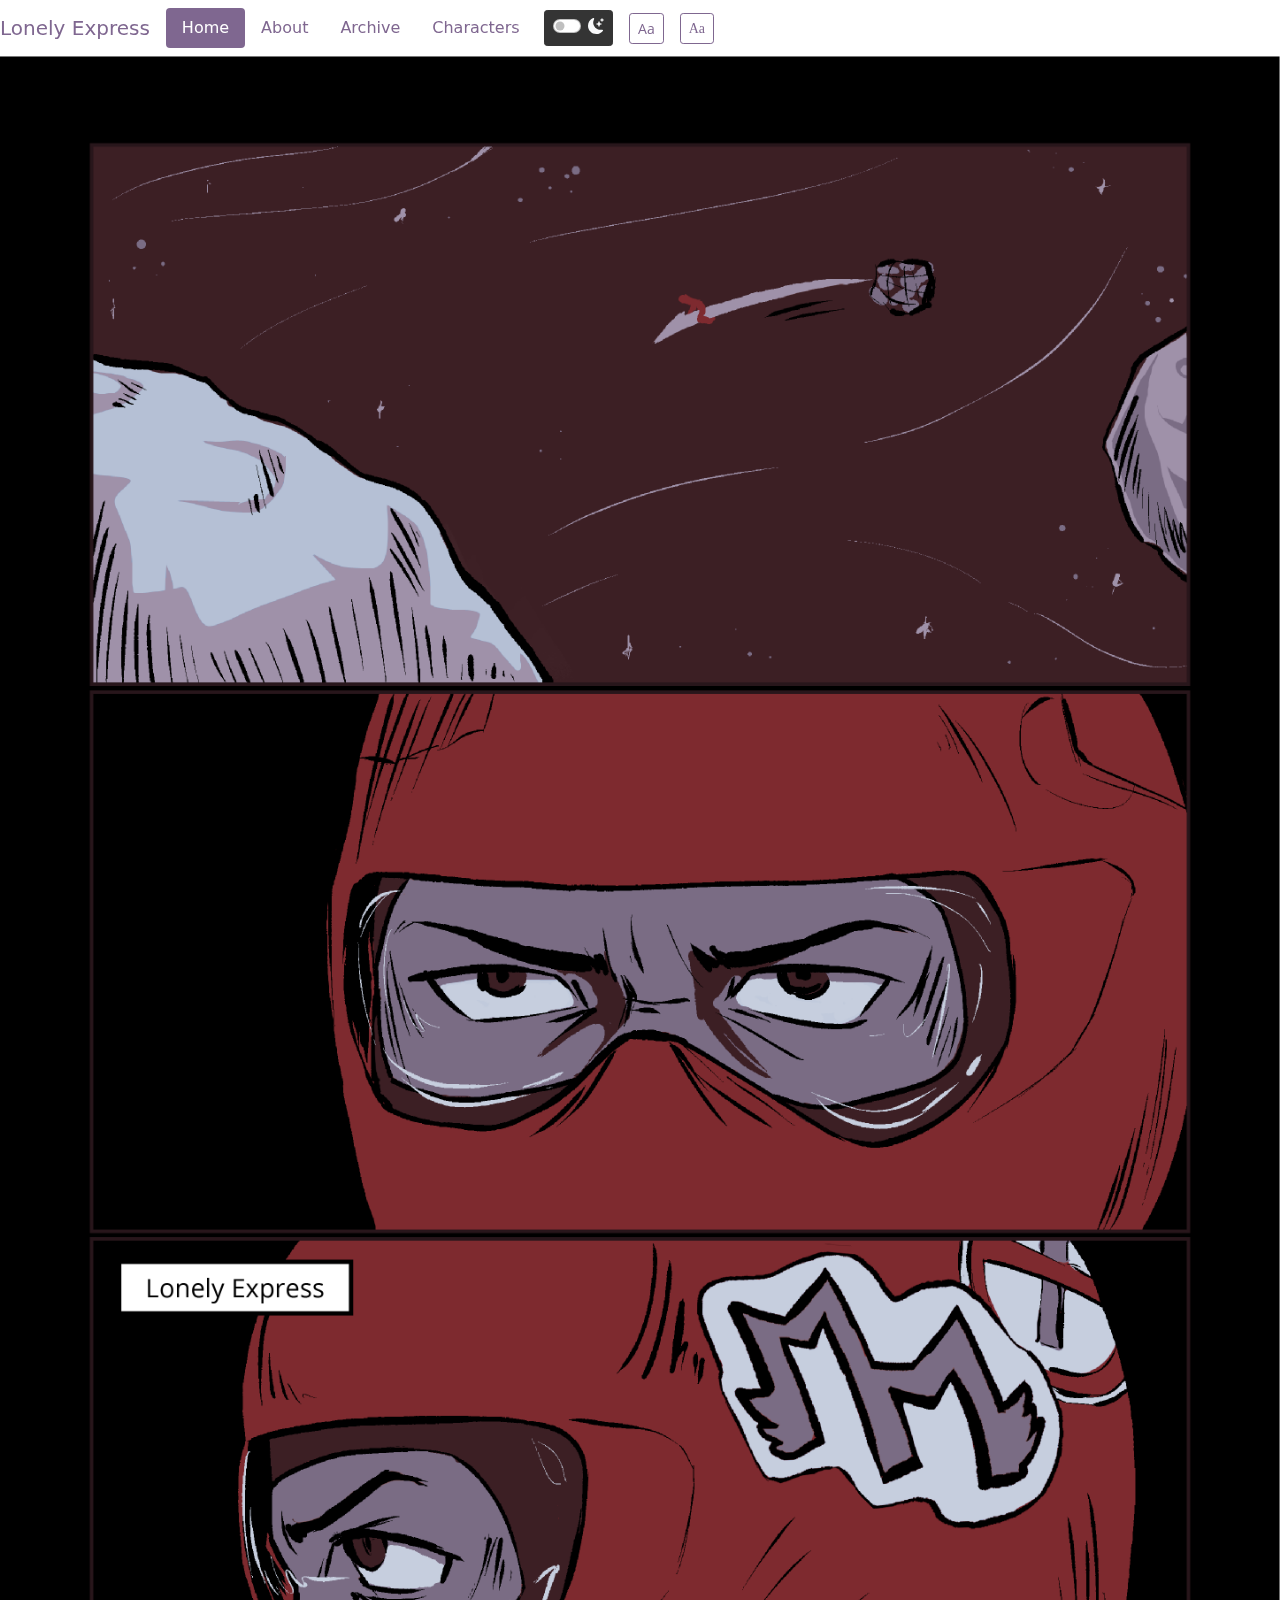
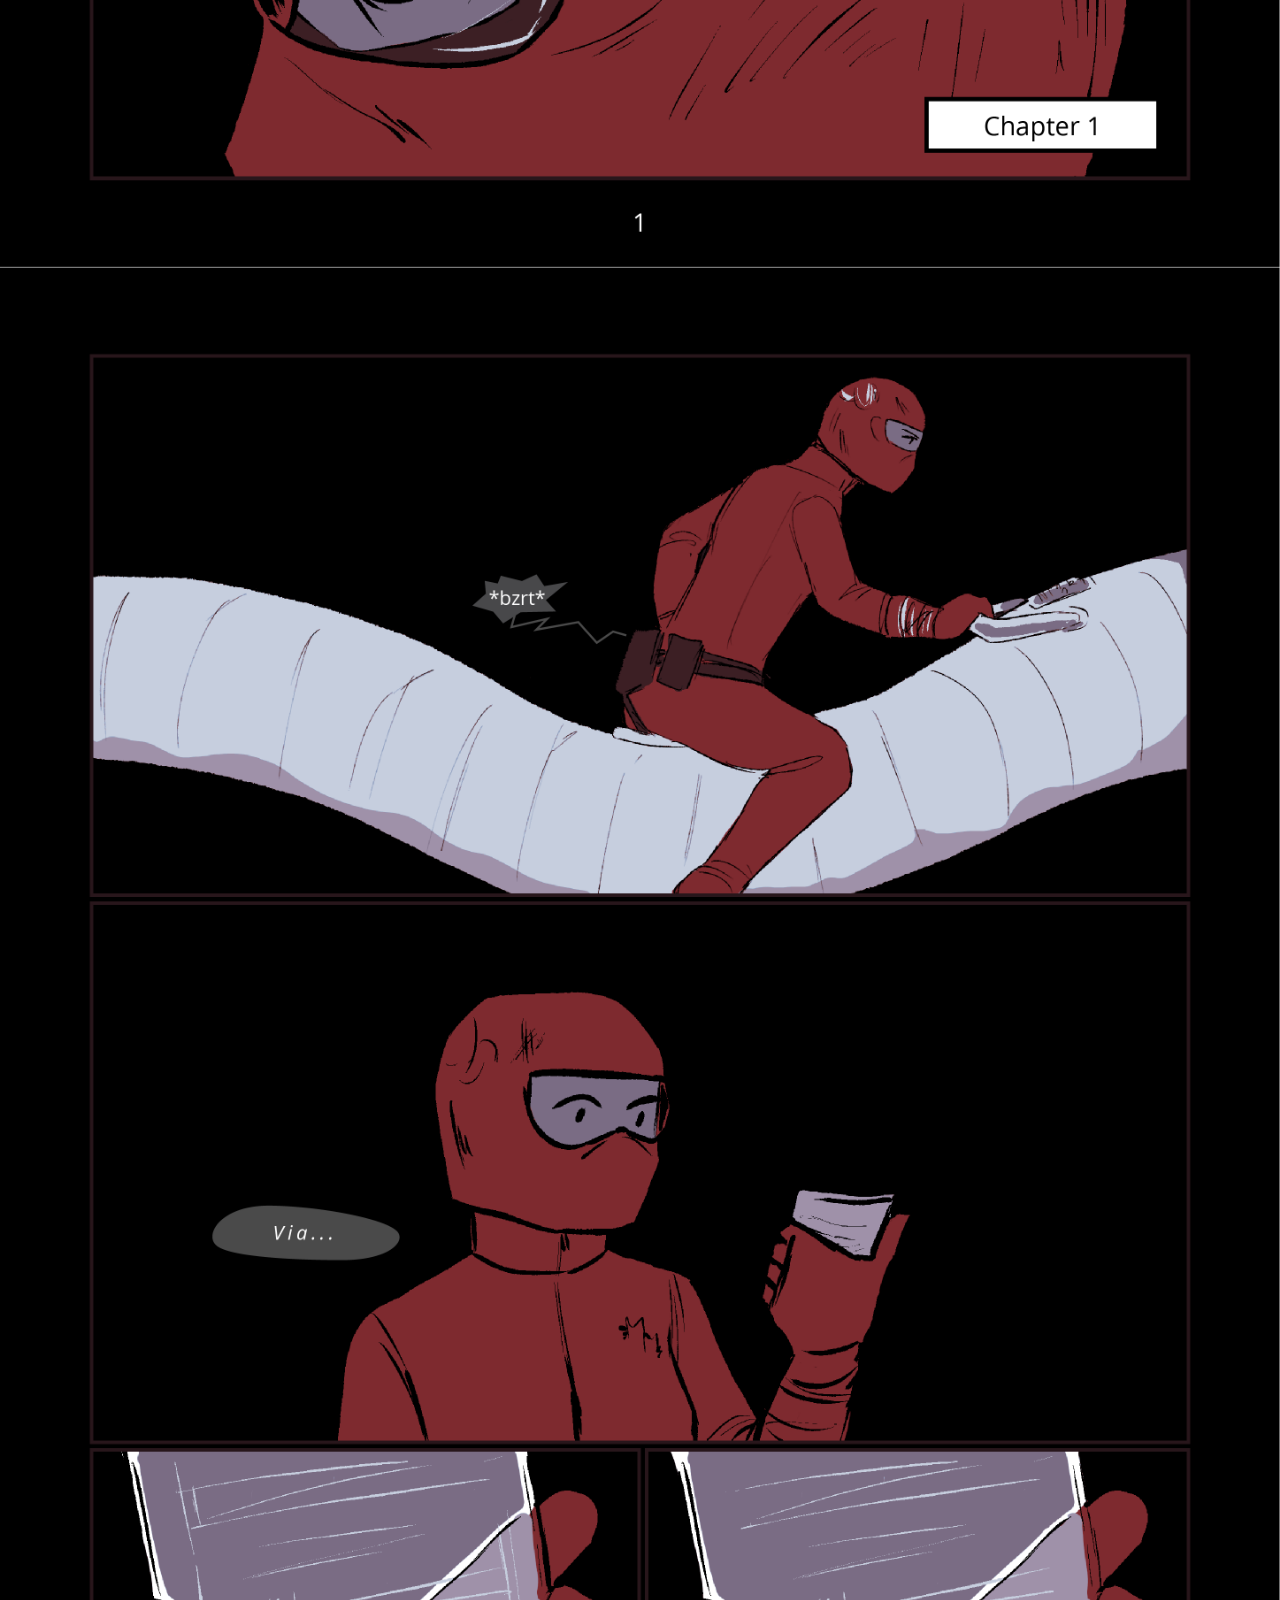
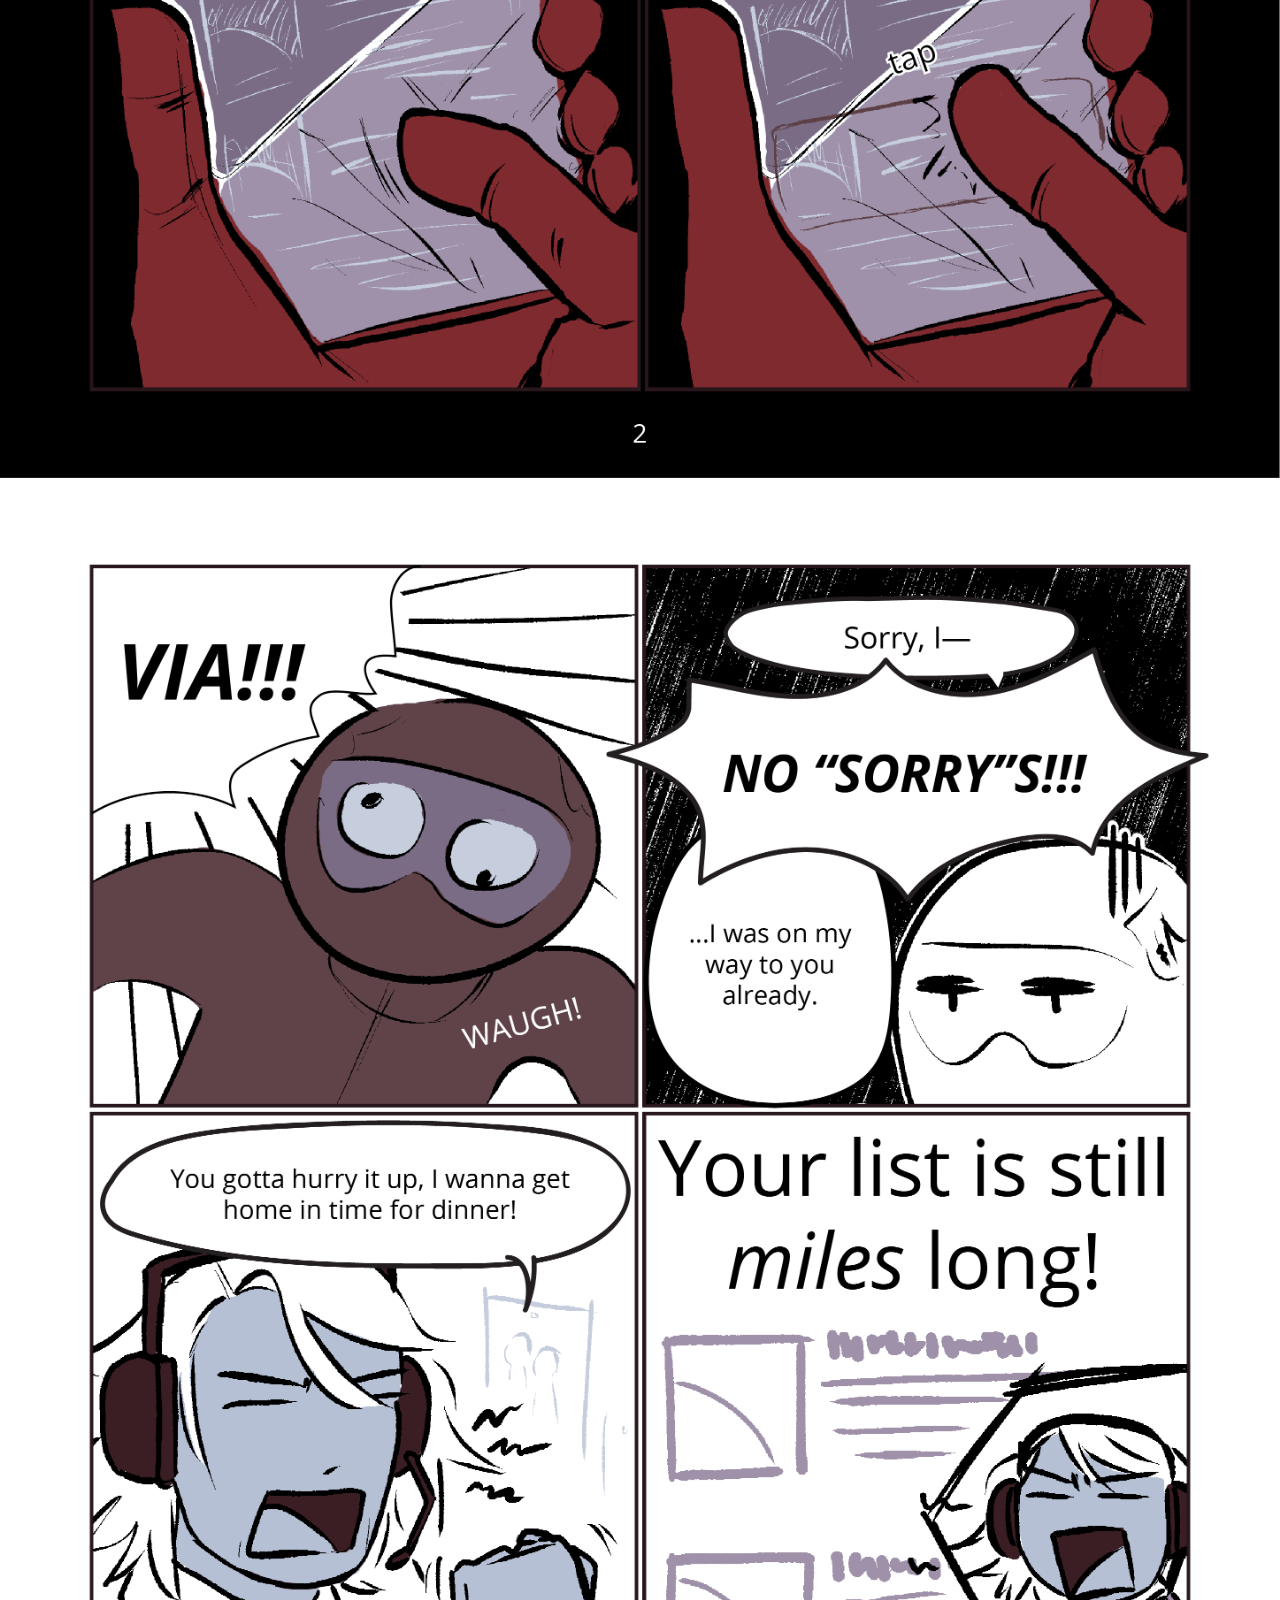
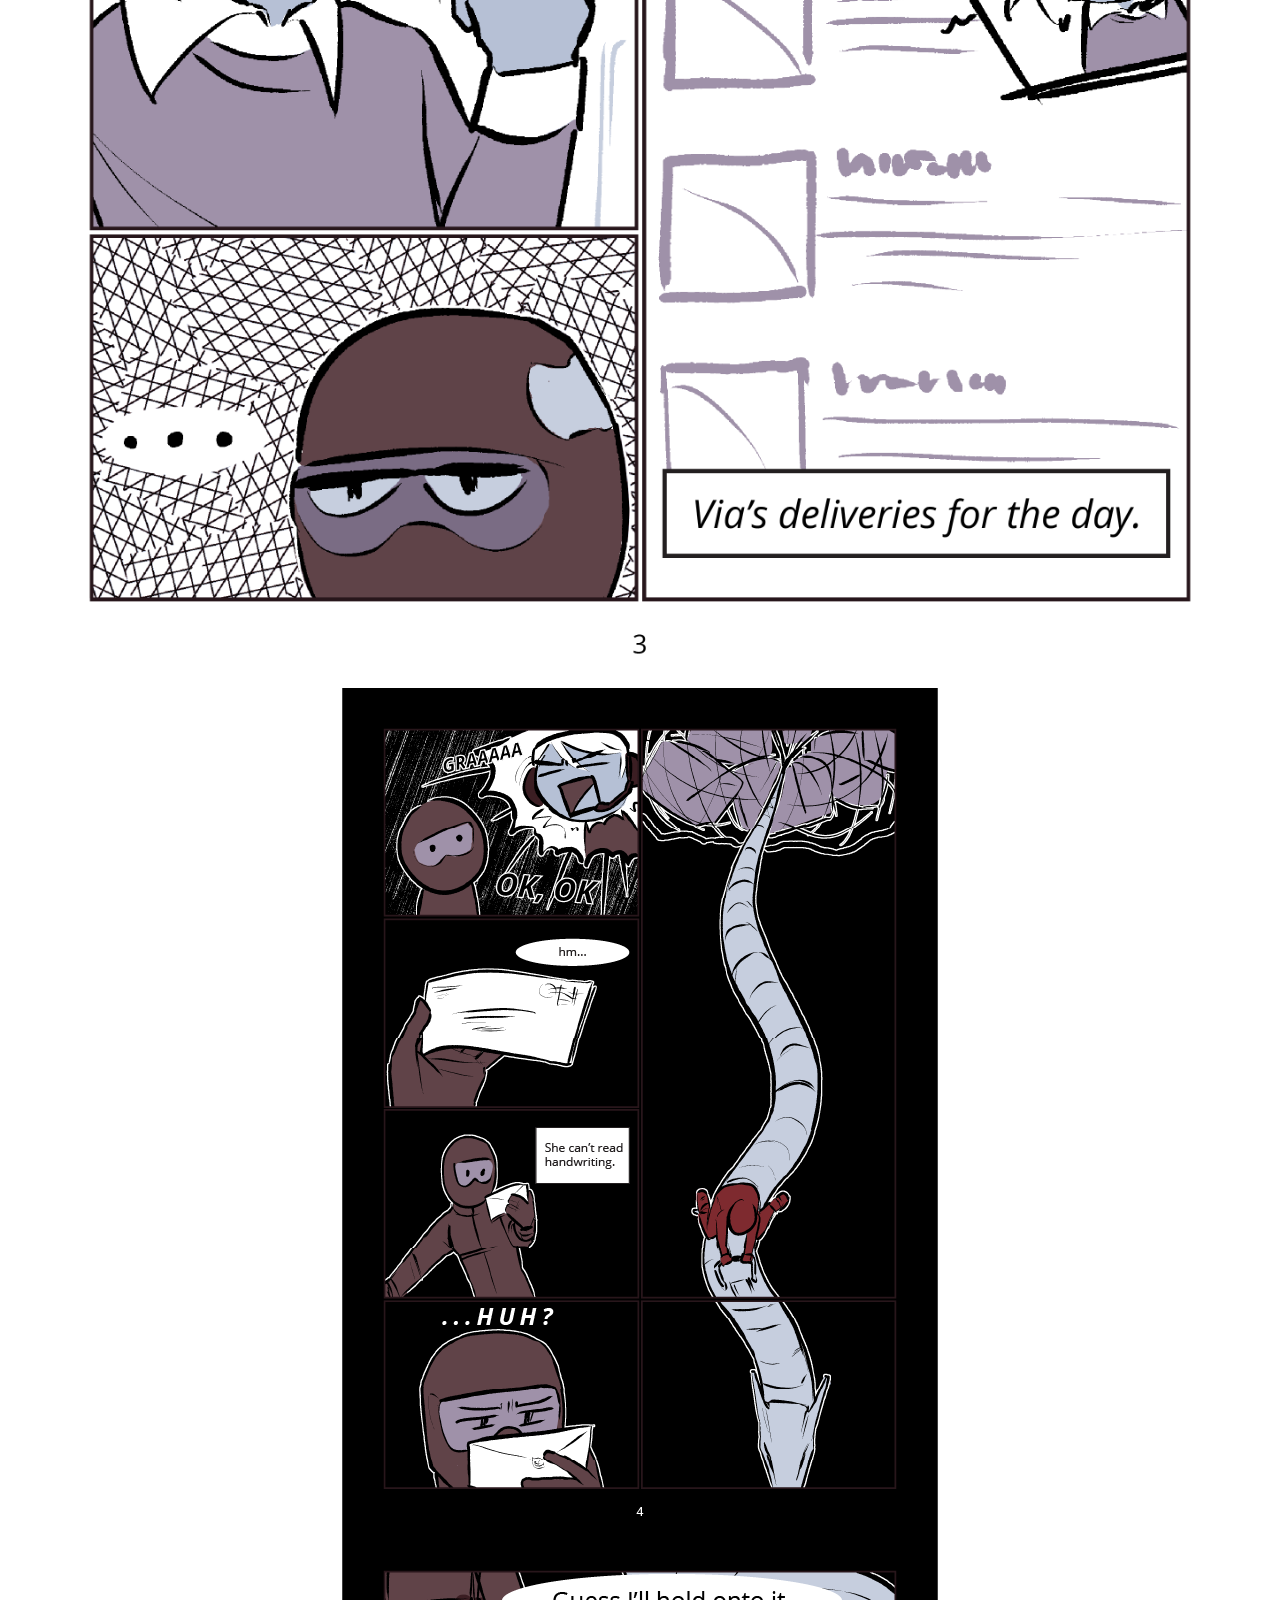
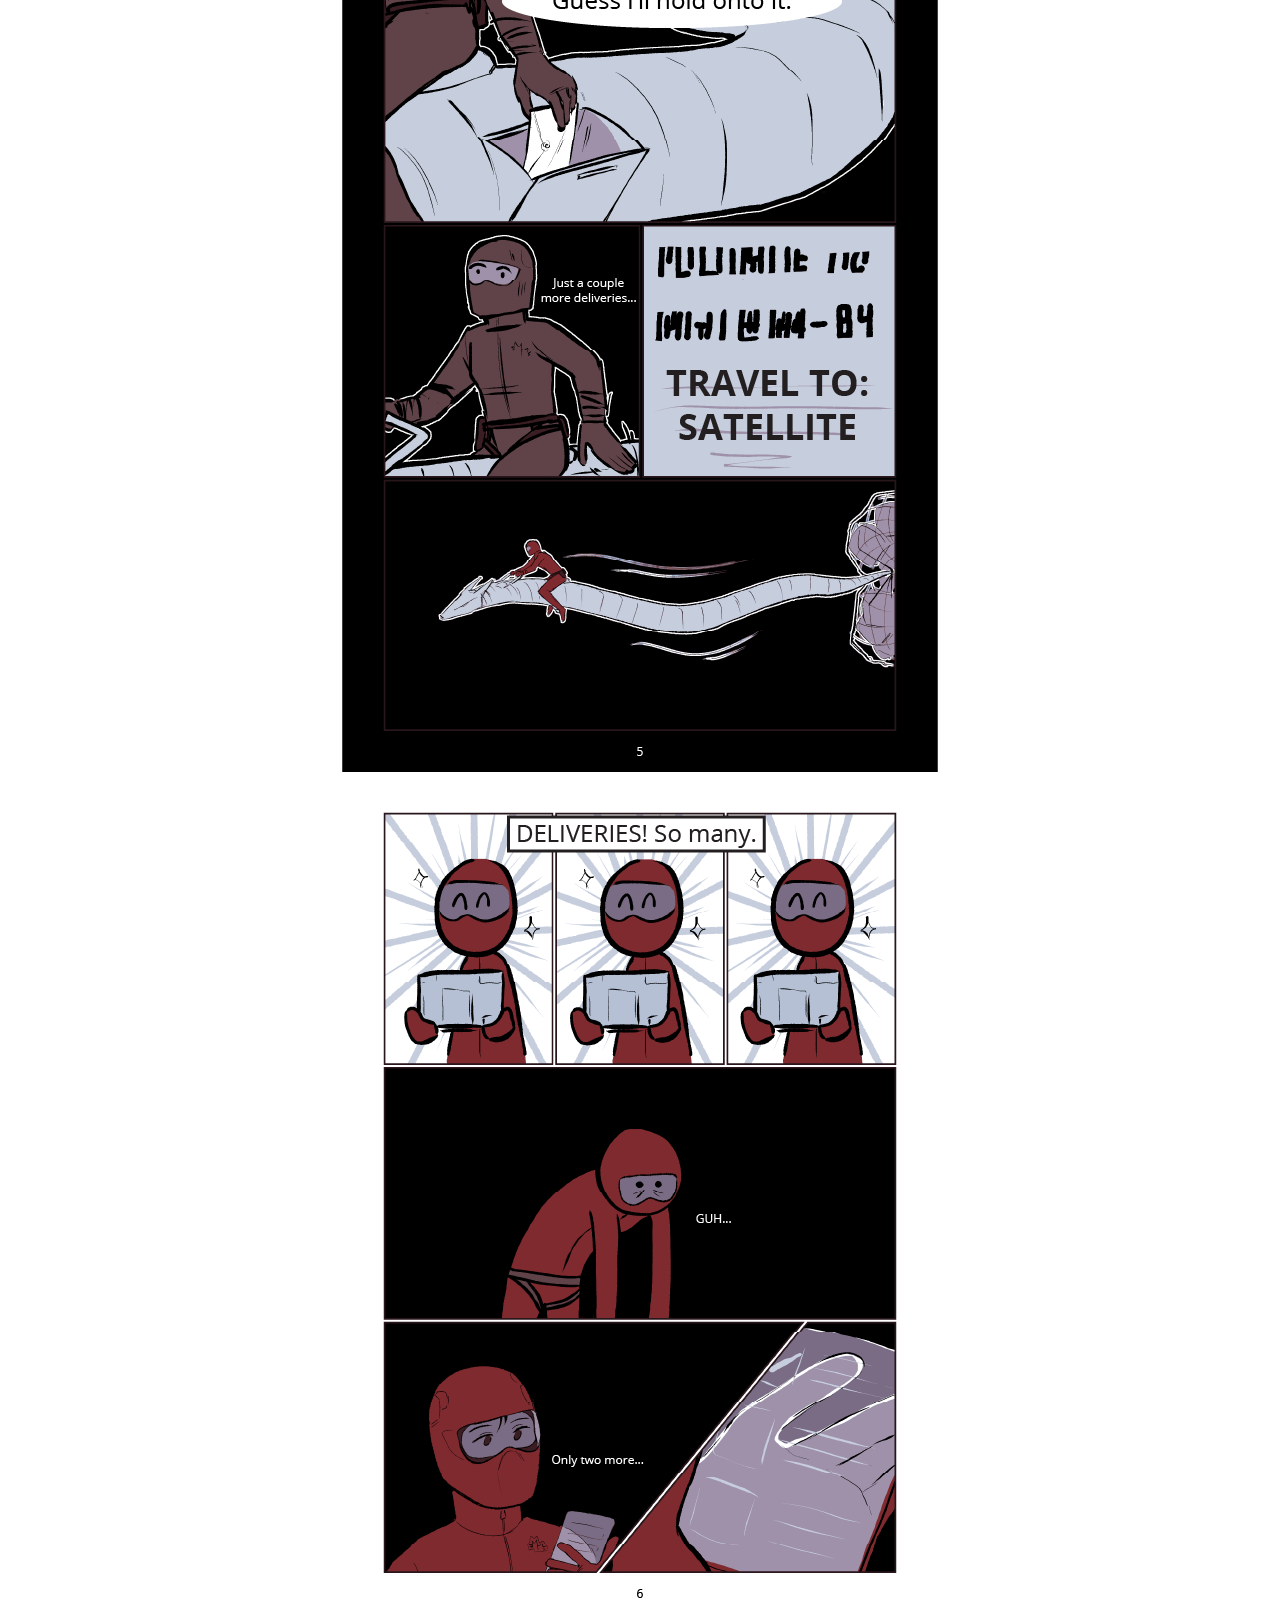
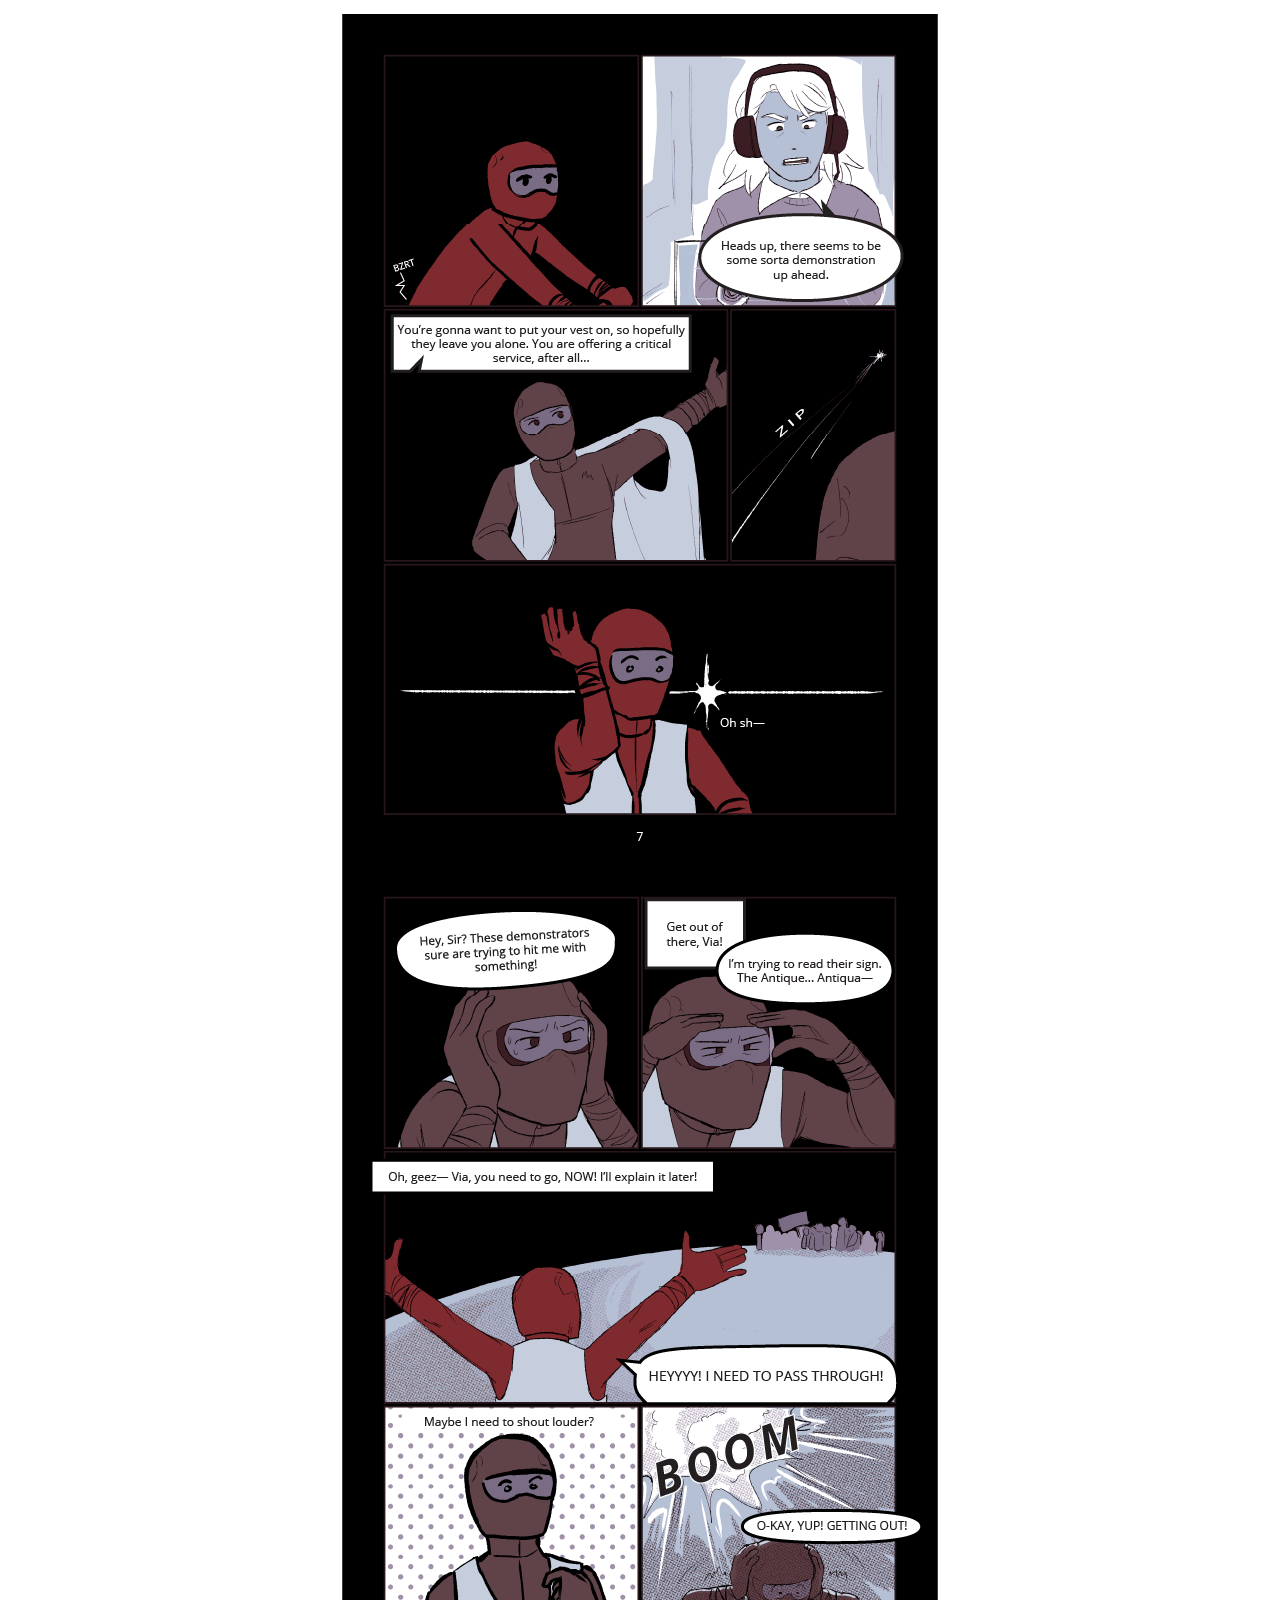
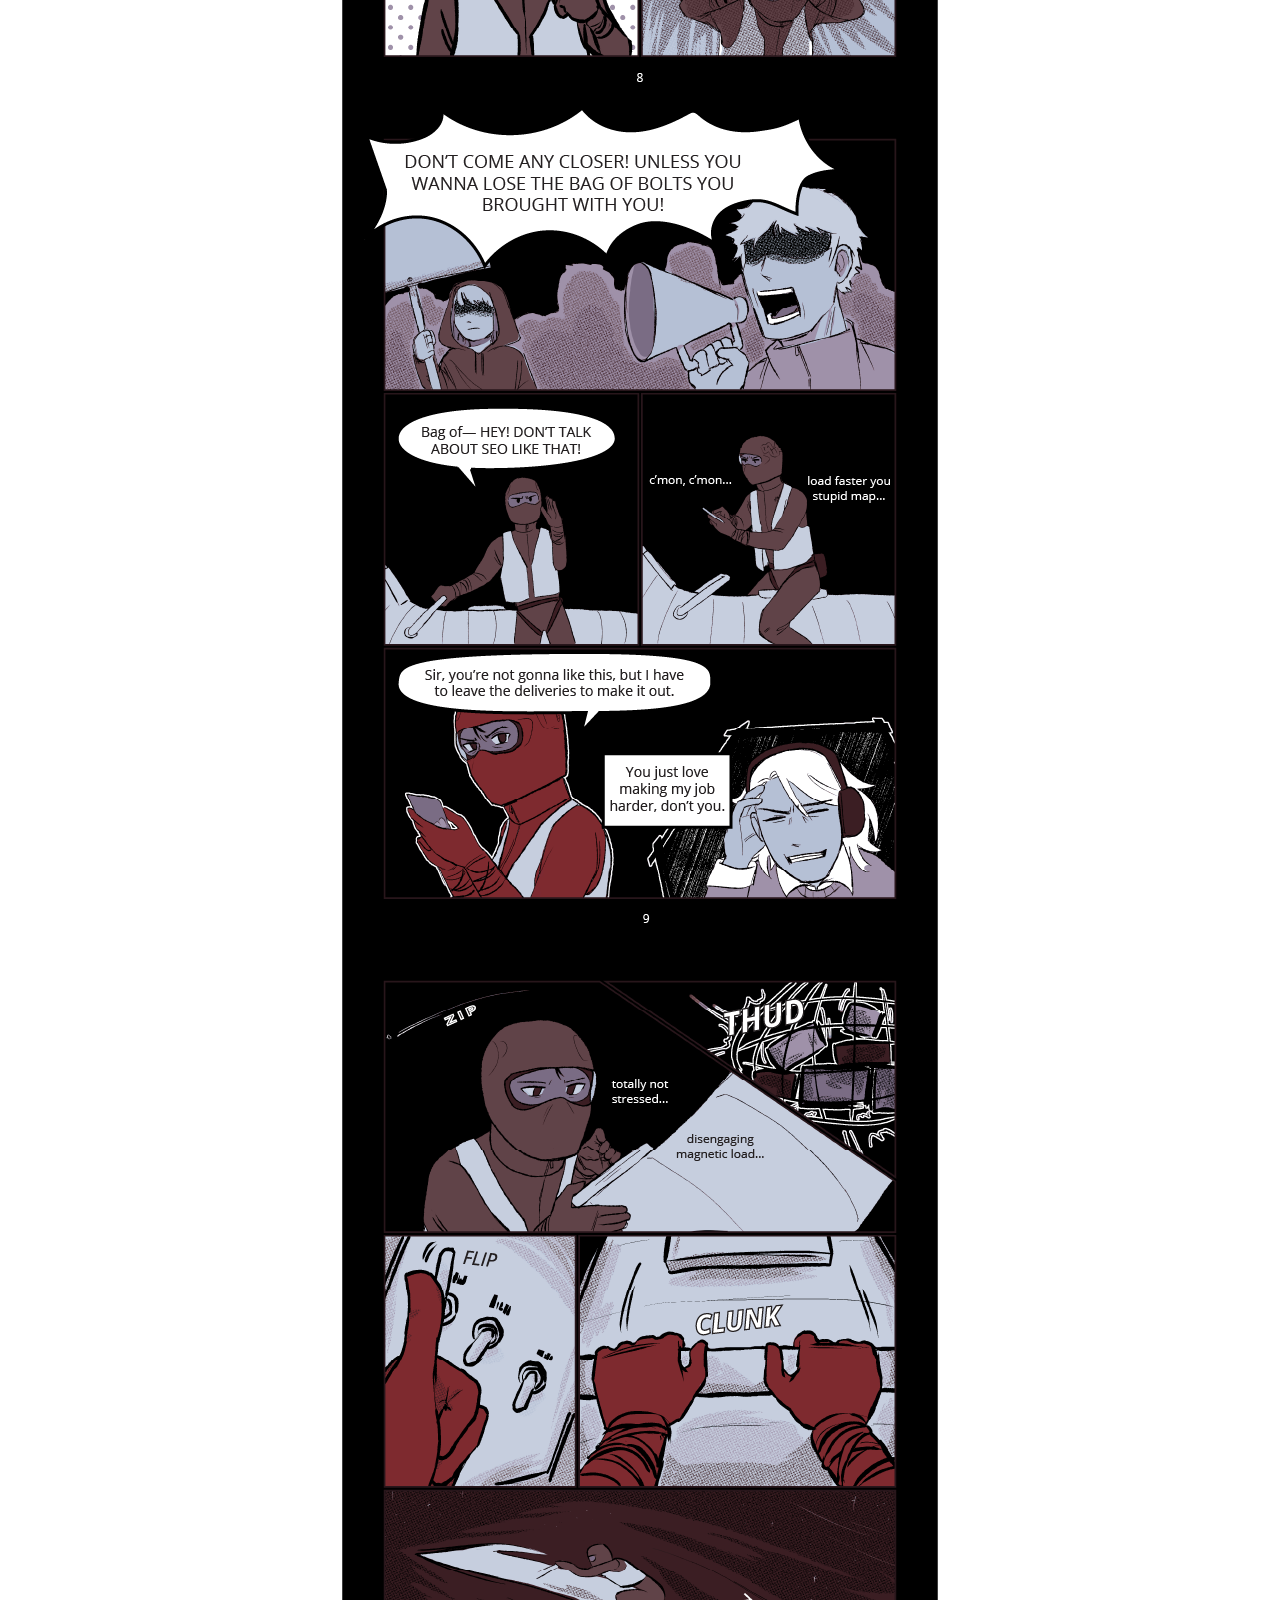
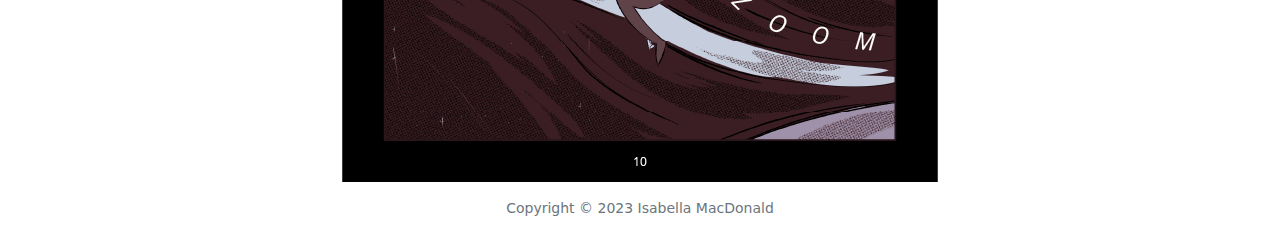
==== commit cb6c255b: "final site changes" ====
--- a/index.html
+++ b/index.html
@@ -13,11 +13,13 @@
         <meta property="og:title" content="Lonely Express">
         <meta property="og:type" content="website">
         <meta property="og:url" content="www.lonelyexpress.com">
-        <meta property="og:image" content="https://www.lonelyexpress.com/tile.png">
-        <meta property="og:image:alt" content="A sparkling white envelope on a purple background"/>
+        <meta property="og:image" content="tile.png">
+        <meta property="og:image:alt" content="A sparkling white envelope on a dark background"/>
 
         <link rel="manifest" href="site.webmanifest">
-        <link rel="apple-touch-icon" href="https://www.lonelyexpress.com/icon.png">
+        <link rel="apple-touch-icon" href="apple-touch-icon.png">
+        <link rel="icon" type="image/png" sizes="32x32" href="favicon-32x32.png">
+        <link rel="icon" type="image/png" sizes="16x16" href="favicon-16x16.png">
 
         <meta name="theme-color" content="#fafafa">
 
@@ -38,52 +40,53 @@
     </script>
 
     <body>
-        <nav class="navbar sticky-top navbar-expand-lg bg-body-secondary" role="navigation">
-            <div class="container-fluid justify-content-start">
-                <a class="navbar-brand" href="#">Lonely Express</a>
-                <button class="navbar-toggler" type="button" data-bs-toggle="collapse" data-bs-target="#navbarSupportedContent" aria-controls="navbarSupportedContent" aria-expanded="false" aria-label="Toggle navigation">
-                    <span class="navbar-toggler-icon"></span>
-                </button>
-                
-                <!-- Links on the navbar that collapse to a hamburger menu for small screens -->
-                <div class="collapse navbar-collapse" id="navbarSupportedContent">
-                    <ul class="navbar nav">
-                        <!-- sub pages -->
-                        <li class="nav-item">
-                            <a class="nav-link active" aria-current="page" href="/">Home</a>
-                        </li>
-                        <li class="nav-item">
-                            <a class="nav-link" href="about">About</a>
-                        </li>
-                        <li class="nav-item">
-                            <a class="nav-link" href="archive">Archive</a>
-                        </li>
-                        <li class="nav-item">
-                            <a class="nav-link" href="characters">Characters</a>
-                        </li>
+        <div class="container-fluid g-0">
+            <nav class="navbar navbar-expand-md sticky-top bg-dark-subtle" role="navigation">
+                <div class="container-fluid justify-content-start">
+                    <a class="navbar-brand" href="#">Lonely Express</a>
+                    <button class="navbar-toggler" type="button" data-bs-toggle="collapse" data-bs-target="#navbarSupportedContent" aria-controls="navbarSupportedContent" aria-expanded="false" aria-label="Toggle navigation">
+                        <span class="navbar-toggler-icon"></span>
+                    </button>
+                    
+                    <!-- Links on the navbar that collapse to a hamburger menu for small screens -->
+                    <div class="collapse navbar-collapse" id="navbarSupportedContent">
+                        <ul class="nav nav-pills">
+                            <!-- sub pages -->
+                            <li class="nav-item">
+                                <a class="nav-link link-body-emphasis active" aria-current="page" href="/">Home</a>
+                            </li>
+                            <li class="nav-item">
+                                <a class="nav-link"  href="about">About</a>
+                            </li>
+                            <li class="nav-item">
+                                <a class="nav-link" href="archive">Archive</a>
+                            </li>
+                            <li class="nav-item">
+                                <a class="nav-link" href="characters">Characters</a>
+                            </li>
+                        </ul>
                     </div>
+
+                    <!-- button options -->
+                    <button class="btn btn-sm btn-dark mx-2">
+                        <div class="form-check form-switch">
+                            <input type="checkbox" class="form-check-input" role="switch" id="darkSwitch">
+                            <label class="form-check-label text-light" for="darkSwitch" aria-label="Toggle dark mode">
+                                    
+                            <!-- bootstrap svg icon for dark mode button -->
+                            <svg xmlns="http://www.w3.org/2000/svg" width="16" height="16" fill="currentColor" class="bi bi-moon-stars-fill" viewBox="0 0 16 16">
+                                <path d="M6 .278a.768.768 0 0 1 .08.858 7.208 7.208 0 0 0-.878 3.46c0 4.021 3.278 7.277 7.318 7.277.527 0 1.04-.055 1.533-.16a.787.787 0 0 1 .81.316.733.733 0 0 1-.031.893A8.349 8.349 0 0 1 8.344 16C3.734 16 0 12.286 0 7.71 0 4.266 2.114 1.312 5.124.06A.752.752 0 0 1 6 .278z"/>
+                                <path d="M10.794 3.148a.217.217 0 0 1 .412 0l.387 1.162c.173.518.579.924 1.097 1.097l1.162.387a.217.217 0 0 1 0 .412l-1.162.387a1.734 1.734 0 0 0-1.097 1.097l-.387 1.162a.217.217 0 0 1-.412 0l-.387-1.162A1.734 1.734 0 0 0 9.31 6.593l-1.162-.387a.217.217 0 0 1 0-.412l1.162-.387a1.734 1.734 0 0 0 1.097-1.097l.387-1.162zM13.863.099a.145.145 0 0 1 .274 0l.258.774c.115.346.386.617.732.732l.774.258a.145.145 0 0 1 0 .274l-.774.258a1.156 1.156 0 0 0-.732.732l-.258.774a.145.145 0 0 1-.274 0l-.258-.774a1.156 1.156 0 0 0-.732-.732l-.774-.258a.145.145 0 0 1 0-.274l.774-.258c.346-.115.617-.386.732-.732L13.863.1z"/>
+                            </svg>
+
+                            </label>
+                        </div>
+                    </button>
+                    <button class="btn btn-sm btn-outline-primary mx-2" id="fontSwitch1" style="font-family: Open Sans, sans;" aria-label="Toggle sans serif font">Aa</button>
+                    <button class="btn btn-sm btn-outline-primary mx-2" id="fontSwitch2" style="font-family: Times, serif;" aria-label="Toggle serif font">Aa</button>
+
                 </div>
-                
-                <!-- button options -->
-                <button class="btn btn-dark mx-2">
-                    <div class="form-check form-switch">
-                        <input type="checkbox" class="form-check-input" role="switch" id="darkSwitch">
-                        <label class="form-check-label text-light" for="darkSwitch" aria-label="Toggle dark mode">
-                                
-                        <!-- bootstrap svg icon for dark mode button -->
-                        <svg xmlns="http://www.w3.org/2000/svg" width="16" height="16" fill="currentColor" class="bi bi-moon-stars-fill" viewBox="0 0 16 16">
-                            <path d="M6 .278a.768.768 0 0 1 .08.858 7.208 7.208 0 0 0-.878 3.46c0 4.021 3.278 7.277 7.318 7.277.527 0 1.04-.055 1.533-.16a.787.787 0 0 1 .81.316.733.733 0 0 1-.031.893A8.349 8.349 0 0 1 8.344 16C3.734 16 0 12.286 0 7.71 0 4.266 2.114 1.312 5.124.06A.752.752 0 0 1 6 .278z"/>
-                            <path d="M10.794 3.148a.217.217 0 0 1 .412 0l.387 1.162c.173.518.579.924 1.097 1.097l1.162.387a.217.217 0 0 1 0 .412l-1.162.387a1.734 1.734 0 0 0-1.097 1.097l-.387 1.162a.217.217 0 0 1-.412 0l-.387-1.162A1.734 1.734 0 0 0 9.31 6.593l-1.162-.387a.217.217 0 0 1 0-.412l1.162-.387a1.734 1.734 0 0 0 1.097-1.097l.387-1.162zM13.863.099a.145.145 0 0 1 .274 0l.258.774c.115.346.386.617.732.732l.774.258a.145.145 0 0 1 0 .274l-.774.258a1.156 1.156 0 0 0-.732.732l-.258.774a.145.145 0 0 1-.274 0l-.258-.774a1.156 1.156 0 0 0-.732-.732l-.774-.258a.145.145 0 0 1 0-.274l.774-.258c.346-.115.617-.386.732-.732L13.863.1z"/>
-                        </svg>
-
-                        </label>
-                    </div>
-                </button>
-                <button class="btn btn-info mx-2" id="fontSwitch1" style="font-family: Open Sans, sans;" aria-label="Toggle sans serif font">Aa</button>
-                <button class="btn btn-info mx-2" id="fontSwitch2" style="font-family: Times, serif;" aria-label="Toggle serif font">Aa</button>     
-                    
-            </div>
-        </nav>
+            </nav>
 
         <div class="container-xxl">
             <div class="row justify-content-center">
@@ -173,11 +176,12 @@
             </div>
         </div>
 
-        <footer class="my-2">
-            <p class="text-muted text-center">
+        <footer class="my-3">
+            <p class="text-muted small text-center">
                 Copyright © 2023 Isabella MacDonald
             </p>
         </footer>
+    </div>
 
         <!-- Bootstrap CDN and custom javascript links here -->
         <script src="https://cdn.jsdelivr.net/npm/bootstrap@5.3.0-alpha3/dist/js/bootstrap.bundle.min.js" integrity="sha384-ENjdO4Dr2bkBIFxQpeoTz1HIcje39Wm4jDKdf19U8gI4ddQ3GYNS7NTKfAdVQSZe" crossorigin="anonymous"></script>
--- a/css/dark-mode.css
+++ b/css/dark-mode.css
@@ -6,21 +6,21 @@
 
 [data-bs-theme="dark"] {
   background-color: #111 !important;
-  color: #EBEBEB;
+  color: #eee ;
 }
 
 [data-bs-theme="dark"] .bg-black {
-  background-color: #EBEBEB !important;
+  background-color: #fff  !important;
 }
 
 [data-bs-theme="dark"] .bg-dark {
-  background-color: #EBEBEB !important;
+  background-color: #eee  !important;
 }
 
 [data-bs-theme="dark"] .bg-light {
-  background-color: #101B42 !important;
+  background-color: #222  !important;
 }
 
 [data-bs-theme="dark"] .bg-white {
-  background-color: #101B42 !important;
+  background-color: #000  !important;
 }--- a/css/custom2.css
+++ b/css/custom2.css
@@ -4,4 +4,4 @@
  * Copyright 2011-2021 The Bootstrap Authors
  * Copyright 2011-2021 Twitter, Inc.
  * Licensed under MIT (https://github.com/twbs/bootstrap/blob/main/LICENSE)
- */:root{--bs-blue: #0d6efd;--bs-indigo: #6610f2;--bs-purple: #6f42c1;--bs-pink: #d63384;--bs-red: #dc3545;--bs-orange: #fd7e14;--bs-yellow: #ffc107;--bs-green: #198754;--bs-teal: #20c997;--bs-cyan: #0dcaf0;--bs-white: #fff;--bs-gray: #6c757d;--bs-gray-dark: #343a40;--bs-primary: #8054c0;--bs-secondary: #868e96;--bs-success: #6bcdaa;--bs-info: #87e2ff;--bs-warning: #ffc107;--bs-danger: #dc3545;--bs-light: #f8f9fa;--bs-dark: #343434;--bs-font-sans-serif: system-ui, -apple-system, "Segoe UI", Roboto, "Helvetica Neue", Arial, "Noto Sans", "Liberation Sans", sans-serif, "Apple Color Emoji", "Segoe UI Emoji", "Segoe UI Symbol", "Noto Color Emoji";--bs-font-monospace: SFMono-Regular, Menlo, Monaco, Consolas, "Liberation Mono", "Courier New", monospace;--bs-gradient: linear-gradient(180deg, rgba(255,255,255,0.15), rgba(255,255,255,0))}*,*::before,*::after{box-sizing:border-box}@media (prefers-reduced-motion: no-preference){:root{scroll-behavior:smooth}}body{margin:0;font-family:var(--bs-font-sans-serif);font-size:1rem;font-weight:400;line-height:1.5;color:#212529;background-color:#fff;-webkit-text-size-adjust:100%;-webkit-tap-highlight-color:rgba(0,0,0,0)}hr{margin:1rem 0;color:inherit;background-color:currentColor;border:0;opacity:.25}hr:not([size]){height:1px}h1,.h1,h2,.h2,h3,.h3,h4,.h4,h5,.h5,h6,.h6{margin-top:0;margin-bottom:.5rem;font-weight:500;line-height:1.2}h1,.h1{font-size:calc(1.375rem + 1.5vw)}@media (min-width: 1200px){h1,.h1{font-size:2.5rem}}h2,.h2{font-size:calc(1.325rem + .9vw)}@media (min-width: 1200px){h2,.h2{font-size:2rem}}h3,.h3{font-size:calc(1.3rem + .6vw)}@media (min-width: 1200px){h3,.h3{font-size:1.75rem}}h4,.h4{font-size:calc(1.275rem + .3vw)}@media (min-width: 1200px){h4,.h4{font-size:1.5rem}}h5,.h5{font-size:1.25rem}h6,.h6{font-size:1rem}p{margin-top:0;margin-bottom:1rem}abbr[title],abbr[data-bs-original-title]{text-decoration:underline dotted;cursor:help;text-decoration-skip-ink:none}address{margin-bottom:1rem;font-style:normal;line-height:inherit}ol,ul{padding-left:2rem}ol,ul,dl{margin-top:0;margin-bottom:1rem}ol ol,ul ul,ol ul,ul ol{margin-bottom:0}dt{font-weight:700}dd{margin-bottom:.5rem;margin-left:0}blockquote{margin:0 0 1rem}b,strong{font-weight:bolder}small,.small{font-size:.875em}mark,.mark{padding:.2em;background-color:#fcf8e3}sub,sup{position:relative;font-size:.75em;line-height:0;vertical-align:baseline}sub{bottom:-.25em}sup{top:-.5em}a{color:#8054c0;text-decoration:underline}a:hover{color:#291842}a:not([href]):not([class]),a:not([href]):not([class]):hover{color:inherit;text-decoration:none}pre,code,kbd,samp{font-family:var(--bs-font-monospace);font-size:1em;direction:ltr /* rtl:ignore */;unicode-bidi:bidi-override}pre{display:block;margin-top:0;margin-bottom:1rem;overflow:auto;font-size:.875em}pre code{font-size:inherit;color:inherit;word-break:normal}code{font-size:.875em;color:#d63384;word-wrap:break-word}a>code{color:inherit}kbd{padding:.2rem .4rem;font-size:.875em;color:#fff;background-color:#212529;border-radius:.2rem}kbd kbd{padding:0;font-size:1em;font-weight:700}figure{margin:0 0 1rem}img,svg{vertical-align:middle}table{caption-side:bottom;border-collapse:collapse}caption{padding-top:.5rem;padding-bottom:.5rem;color:#6c757d;text-align:left}th{text-align:inherit;text-align:-webkit-match-parent}thead,tbody,tfoot,tr,td,th{border-color:inherit;border-style:solid;border-width:0}label{display:inline-block}button{border-radius:0}button:focus:not(:focus-visible){outline:0}input,button,select,optgroup,textarea{margin:0;font-family:inherit;font-size:inherit;line-height:inherit}button,select{text-transform:none}[role="button"]{cursor:pointer}select{word-wrap:normal}select:disabled{opacity:1}[list]::-webkit-calendar-picker-indicator{display:none}button,[type="button"],[type="reset"],[type="submit"]{-webkit-appearance:button}button:not(:disabled),[type="button"]:not(:disabled),[type="reset"]:not(:disabled),[type="submit"]:not(:disabled){cursor:pointer}::-moz-focus-inner{padding:0;border-style:none}textarea{resize:vertical}fieldset{min-width:0;padding:0;margin:0;border:0}legend{float:left;width:100%;padding:0;margin-bottom:.5rem;font-size:calc(1.275rem + .3vw);line-height:inherit}@media (min-width: 1200px){legend{font-size:1.5rem}}legend+*{clear:left}::-webkit-datetime-edit-fields-wrapper,::-webkit-datetime-edit-text,::-webkit-datetime-edit-minute,::-webkit-datetime-edit-hour-field,::-webkit-datetime-edit-day-field,::-webkit-datetime-edit-month-field,::-webkit-datetime-edit-year-field{padding:0}::-webkit-inner-spin-button{height:auto}[type="search"]{outline-offset:-2px;-webkit-appearance:textfield}::-webkit-search-decoration{-webkit-appearance:none}::-webkit-color-swatch-wrapper{padding:0}::file-selector-button{font:inherit}::-webkit-file-upload-button{font:inherit;-webkit-appearance:button}output{display:inline-block}iframe{border:0}summary{display:list-item;cursor:pointer}progress{vertical-align:baseline}[hidden]{display:none !important}.lead{font-size:1.25rem;font-weight:300}.display-1{font-size:calc(1.625rem + 4.5vw);font-weight:300;line-height:1.2}@media (min-width: 1200px){.display-1{font-size:5rem}}.display-2{font-size:calc(1.575rem + 3.9vw);font-weight:300;line-height:1.2}@media (min-width: 1200px){.display-2{font-size:4.5rem}}.display-3{font-size:calc(1.525rem + 3.3vw);font-weight:300;line-height:1.2}@media (min-width: 1200px){.display-3{font-size:4rem}}.display-4{font-size:calc(1.475rem + 2.7vw);font-weight:300;line-height:1.2}@media (min-width: 1200px){.display-4{font-size:3.5rem}}.display-5{font-size:calc(1.425rem + 2.1vw);font-weight:300;line-height:1.2}@media (min-width: 1200px){.display-5{font-size:3rem}}.display-6{font-size:calc(1.375rem + 1.5vw);font-weight:300;line-height:1.2}@media (min-width: 1200px){.display-6{font-size:2.5rem}}.list-unstyled{padding-left:0;list-style:none}.list-inline{padding-left:0;list-style:none}.list-inline-item{display:inline-block}.list-inline-item:not(:last-child){margin-right:.5rem}.initialism{font-size:.875em;text-transform:uppercase}.blockquote{margin-bottom:1rem;font-size:1.25rem}.blockquote>:last-child{margin-bottom:0}.blockquote-footer{margin-top:-1rem;margin-bottom:1rem;font-size:.875em;color:#6c757d}.blockquote-footer::before{content:"\2014\00A0"}.img-fluid{max-width:100%;height:auto}.img-thumbnail{padding:.25rem;background-color:#fff;border:1px solid #dee2e6;border-radius:.25rem;max-width:100%;height:auto}.figure{display:inline-block}.figure-img{margin-bottom:.5rem;line-height:1}.figure-caption{font-size:.875em;color:#6c757d}.table{--bs-table-bg: rgba(0,0,0,0);--bs-table-accent-bg: rgba(0,0,0,0);--bs-table-striped-color: #212529;--bs-table-striped-bg: rgba(0,0,0,0.05);--bs-table-active-color: #212529;--bs-table-active-bg: rgba(0,0,0,0.1);--bs-table-hover-color: #212529;--bs-table-hover-bg: rgba(0,0,0,0.075);width:100%;margin-bottom:1rem;color:#212529;vertical-align:top;border-color:#dee2e6}.table>:not(caption)>*>*{padding:.5rem .5rem;background-color:var(--bs-table-bg);border-bottom-width:1px;box-shadow:inset 0 0 0 9999px var(--bs-table-accent-bg)}.table>tbody{vertical-align:inherit}.table>thead{vertical-align:bottom}.table>:not(:last-child)>:last-child>*{border-bottom-color:currentColor}.caption-top{caption-side:top}.table-sm>:not(caption)>*>*{padding:.25rem .25rem}.table-bordered>:not(caption)>*{border-width:1px 0}.table-bordered>:not(caption)>*>*{border-width:0 1px}.table-borderless>:not(caption)>*>*{border-bottom-width:0}.table-striped>tbody>tr:nth-of-type(odd){--bs-table-accent-bg: var(--bs-table-striped-bg);color:var(--bs-table-striped-color)}.table-active{--bs-table-accent-bg: var(--bs-table-active-bg);color:var(--bs-table-active-color)}.table-hover>tbody>tr:hover{--bs-table-accent-bg: var(--bs-table-hover-bg);color:var(--bs-table-hover-color)}.table-primary{--bs-table-bg: #d6d2dc;--bs-table-striped-bg: #cbc8d1;--bs-table-striped-color: #000;--bs-table-active-bg: #c1bdc6;--bs-table-active-color: #000;--bs-table-hover-bg: #c6c2cc;--bs-table-hover-color: #000;color:#000;border-color:#c1bdc6}.table-secondary{--bs-table-bg: #e7e8ea;--bs-table-striped-bg: #dbdcde;--bs-table-striped-color: #000;--bs-table-active-bg: #d0d1d3;--bs-table-active-color: #000;--bs-table-hover-bg: #d6d7d8;--bs-table-hover-color: #000;color:#000;border-color:#d0d1d3}.table-success{--bs-table-bg: #e1f5ee;--bs-table-striped-bg: #d6e9e2;--bs-table-striped-color: #000;--bs-table-active-bg: #cbddd6;--bs-table-active-color: #000;--bs-table-hover-bg: #d0e3dc;--bs-table-hover-color: #000;color:#000;border-color:#cbddd6}.table-info{--bs-table-bg: #e7f9ff;--bs-table-striped-bg: #dbedf2;--bs-table-striped-color: #000;--bs-table-active-bg: #d0e0e6;--bs-table-active-color: #000;--bs-table-hover-bg: #d6e6ec;--bs-table-hover-color: #000;color:#000;border-color:#d0e0e6}.table-warning{--bs-table-bg: #fff3cd;--bs-table-striped-bg: #f2e7c3;--bs-table-striped-color: #000;--bs-table-active-bg: #e6dbb9;--bs-table-active-color: #000;--bs-table-hover-bg: #ece1be;--bs-table-hover-color: #000;color:#000;border-color:#e6dbb9}.table-danger{--bs-table-bg: #f8d7da;--bs-table-striped-bg: #eccccf;--bs-table-striped-color: #000;--bs-table-active-bg: #dfc2c4;--bs-table-active-color: #000;--bs-table-hover-bg: #e5c7ca;--bs-table-hover-color: #000;color:#000;border-color:#dfc2c4}.table-light{--bs-table-bg: #f8f9fa;--bs-table-striped-bg: #ecedee;--bs-table-striped-color: #000;--bs-table-active-bg: #dfe0e1;--bs-table-active-color: #000;--bs-table-hover-bg: #e5e6e7;--bs-table-hover-color: #000;color:#000;border-color:#dfe0e1}.table-dark{--bs-table-bg: #343434;--bs-table-striped-bg: #3e3e3e;--bs-table-striped-color: #fff;--bs-table-active-bg: #484848;--bs-table-active-color: #fff;--bs-table-hover-bg: #434343;--bs-table-hover-color: #fff;color:#fff;border-color:#484848}.table-responsive{overflow-x:auto;-webkit-overflow-scrolling:touch}@media (max-width: 575.98px){.table-responsive-sm{overflow-x:auto;-webkit-overflow-scrolling:touch}}@media (max-width: 767.98px){.table-responsive-md{overflow-x:auto;-webkit-overflow-scrolling:touch}}@media (max-width: 991.98px){.table-responsive-lg{overflow-x:auto;-webkit-overflow-scrolling:touch}}@media (max-width: 1199.98px){.table-responsive-xl{overflow-x:auto;-webkit-overflow-scrolling:touch}}@media (max-width: 1399.98px){.table-responsive-xxl{overflow-x:auto;-webkit-overflow-scrolling:touch}}.form-label{margin-bottom:.5rem}.col-form-label{padding-top:calc(.375rem + 1px);padding-bottom:calc(.375rem + 1px);margin-bottom:0;font-size:inherit;line-height:1.5}.col-form-label-lg{padding-top:calc(.5rem + 1px);padding-bottom:calc(.5rem + 1px);font-size:1.25rem}.col-form-label-sm{padding-top:calc(.25rem + 1px);padding-bottom:calc(.25rem + 1px);font-size:.875rem}.form-text{margin-top:.25rem;font-size:.875em;color:#6c757d}.form-control{display:block;width:100%;padding:.375rem .75rem;font-size:1rem;font-weight:400;line-height:1.5;color:#212529;background-color:#fff;background-clip:padding-box;border:1px solid #ced4da;appearance:none;border-radius:.25rem;transition:border-color 0.15s ease-in-out,box-shadow 0.15s ease-in-out}@media (prefers-reduced-motion: reduce){.form-control{transition:none}}.form-control[type="file"]{overflow:hidden}.form-control[type="file"]:not(:disabled):not([readonly]){cursor:pointer}.form-control:focus{color:#212529;background-color:#fff;border-color:#998fa9;outline:0;box-shadow:0 0 0 .25rem rgba(51,30,82,0.25)}.form-control::-webkit-date-and-time-value{height:1.5em}.form-control::placeholder{color:#6c757d;opacity:1}.form-control:disabled,.form-control[readonly]{background-color:#e9ecef;opacity:1}.form-control::file-selector-button{padding:.375rem .75rem;margin:-.375rem -.75rem;margin-inline-end:.75rem;color:#212529;background-color:#e9ecef;pointer-events:none;border-color:inherit;border-style:solid;border-width:0;border-inline-end-width:1px;border-radius:0;transition:color 0.15s ease-in-out,background-color 0.15s ease-in-out,border-color 0.15s ease-in-out,box-shadow 0.15s ease-in-out}@media (prefers-reduced-motion: reduce){.form-control::file-selector-button{transition:none}}.form-control:hover:not(:disabled):not([readonly])::file-selector-button{background-color:#dde0e3}.form-control::-webkit-file-upload-button{padding:.375rem .75rem;margin:-.375rem -.75rem;margin-inline-end:.75rem;color:#212529;background-color:#e9ecef;pointer-events:none;border-color:inherit;border-style:solid;border-width:0;border-inline-end-width:1px;border-radius:0;transition:color 0.15s ease-in-out,background-color 0.15s ease-in-out,border-color 0.15s ease-in-out,box-shadow 0.15s ease-in-out}@media (prefers-reduced-motion: reduce){.form-control::-webkit-file-upload-button{transition:none}}.form-control:hover:not(:disabled):not([readonly])::-webkit-file-upload-button{background-color:#dde0e3}.form-control-plaintext{display:block;width:100%;padding:.375rem 0;margin-bottom:0;line-height:1.5;color:#212529;background-color:transparent;border:solid transparent;border-width:1px 0}.form-control-plaintext.form-control-sm,.form-control-plaintext.form-control-lg{padding-right:0;padding-left:0}.form-control-sm{min-height:calc(1.5em + .5rem + 2px);padding:.25rem .5rem;font-size:.875rem;border-radius:.2rem}.form-control-sm::file-selector-button{padding:.25rem .5rem;margin:-.25rem -.5rem;margin-inline-end:.5rem}.form-control-sm::-webkit-file-upload-button{padding:.25rem .5rem;margin:-.25rem -.5rem;margin-inline-end:.5rem}.form-control-lg{min-height:calc(1.5em + 1rem + 2px);padding:.5rem 1rem;font-size:1.25rem;border-radius:.3rem}.form-control-lg::file-selector-button{padding:.5rem 1rem;margin:-.5rem -1rem;margin-inline-end:1rem}.form-control-lg::-webkit-file-upload-button{padding:.5rem 1rem;margin:-.5rem -1rem;margin-inline-end:1rem}textarea.form-control{min-height:calc(1.5em + .75rem + 2px)}textarea.form-control-sm{min-height:calc(1.5em + .5rem + 2px)}textarea.form-control-lg{min-height:calc(1.5em + 1rem + 2px)}.form-control-color{max-width:3rem;height:auto;padding:.375rem}.form-control-color:not(:disabled):not([readonly]){cursor:pointer}.form-control-color::-moz-color-swatch{height:1.5em;border-radius:.25rem}.form-control-color::-webkit-color-swatch{height:1.5em;border-radius:.25rem}.form-select{display:block;width:100%;padding:.375rem 2.25rem .375rem .75rem;font-size:1rem;font-weight:400;line-height:1.5;color:#212529;background-color:#fff;background-image:url("data:image/svg+xml,%3csvg xmlns='http://www.w3.org/2000/svg' viewBox='0 0 16 16'%3e%3cpath fill='none' stroke='%23343a40' stroke-linecap='round' stroke-linejoin='round' stroke-width='2' d='M2 5l6 6 6-6'/%3e%3c/svg%3e");background-repeat:no-repeat;background-position:right .75rem center;background-size:16px 12px;border:1px solid #ced4da;border-radius:.25rem;appearance:none}.form-select:focus{border-color:#998fa9;outline:0;box-shadow:0 0 0 .25rem rgba(51,30,82,0.25)}.form-select[multiple],.form-select[size]:not([size="1"]){padding-right:.75rem;background-image:none}.form-select:disabled{background-color:#e9ecef}.form-select:-moz-focusring{color:transparent;text-shadow:0 0 0 #212529}.form-select-sm{padding-top:.25rem;padding-bottom:.25rem;padding-left:.5rem;font-size:.875rem}.form-select-lg{padding-top:.5rem;padding-bottom:.5rem;padding-left:1rem;font-size:1.25rem}.form-check{display:block;min-height:1.5rem;padding-left:1.5em;margin-bottom:.125rem}.form-check .form-check-input{float:left;margin-left:-1.5em}.form-check-input{width:1em;height:1em;margin-top:.25em;vertical-align:top;background-color:#fff;background-repeat:no-repeat;background-position:center;background-size:contain;border:1px solid rgba(0,0,0,0.25);appearance:none;color-adjust:exact}.form-check-input[type="checkbox"]{border-radius:.25em}.form-check-input[type="radio"]{border-radius:50%}.form-check-input:active{filter:brightness(90%)}.form-check-input:focus{border-color:#998fa9;outline:0;box-shadow:0 0 0 .25rem rgba(51,30,82,0.25)}.form-check-input:checked{background-color:#8054c0;border-color:#8054c0}.form-check-input:checked[type="checkbox"]{background-image:url("data:image/svg+xml,%3csvg xmlns='http://www.w3.org/2000/svg' viewBox='0 0 20 20'%3e%3cpath fill='none' stroke='%23fff' stroke-linecap='round' stroke-linejoin='round' stroke-width='3' d='M6 10l3 3l6-6'/%3e%3c/svg%3e")}.form-check-input:checked[type="radio"]{background-image:url("data:image/svg+xml,%3csvg xmlns='http://www.w3.org/2000/svg' viewBox='-4 -4 8 8'%3e%3ccircle r='2' fill='%23fff'/%3e%3c/svg%3e")}.form-check-input[type="checkbox"]:indeterminate{background-color:#8054c0;border-color:#8054c0;background-image:url("data:image/svg+xml,%3csvg xmlns='http://www.w3.org/2000/svg' viewBox='0 0 20 20'%3e%3cpath fill='none' stroke='%23fff' stroke-linecap='round' stroke-linejoin='round' stroke-width='3' d='M6 10h8'/%3e%3c/svg%3e")}.form-check-input:disabled{pointer-events:none;filter:none;opacity:.5}.form-check-input[disabled] ~ .form-check-label,.form-check-input:disabled ~ .form-check-label{opacity:.5}.form-switch{padding-left:2.5em}.form-switch .form-check-input{width:2em;margin-left:-2.5em;background-image:url("data:image/svg+xml,%3csvg xmlns='http://www.w3.org/2000/svg' viewBox='-4 -4 8 8'%3e%3ccircle r='3' fill='rgba%280,0,0,0.25%29'/%3e%3c/svg%3e");background-position:left center;border-radius:2em;transition:background-position 0.15s ease-in-out}@media (prefers-reduced-motion: reduce){.form-switch .form-check-input{transition:none}}.form-switch .form-check-input:focus{background-image:url("data:image/svg+xml,%3csvg xmlns='http://www.w3.org/2000/svg' viewBox='-4 -4 8 8'%3e%3ccircle r='3' fill='%23998fa9'/%3e%3c/svg%3e")}.form-switch .form-check-input:checked{background-position:right center;background-image:url("data:image/svg+xml,%3csvg xmlns='http://www.w3.org/2000/svg' viewBox='-4 -4 8 8'%3e%3ccircle r='3' fill='%23fff'/%3e%3c/svg%3e")}.form-check-inline{display:inline-block;margin-right:1rem}.btn-check{position:absolute;clip:rect(0, 0, 0, 0);pointer-events:none}.btn-check[disabled]+.btn,.btn-check:disabled+.btn{pointer-events:none;filter:none;opacity:.65}.form-range{width:100%;height:1.5rem;padding:0;background-color:transparent;appearance:none}.form-range:focus{outline:0}.form-range:focus::-webkit-slider-thumb{box-shadow:0 0 0 1px #fff,0 0 0 .25rem rgba(51,30,82,0.25)}.form-range:focus::-moz-range-thumb{box-shadow:0 0 0 1px #fff,0 0 0 .25rem rgba(51,30,82,0.25)}.form-range::-moz-focus-outer{border:0}.form-range::-webkit-slider-thumb{width:1rem;height:1rem;margin-top:-.25rem;background-color:#8054c0;border:0;border-radius:1rem;transition:background-color 0.15s ease-in-out,border-color 0.15s ease-in-out,box-shadow 0.15s ease-in-out;appearance:none}@media (prefers-reduced-motion: reduce){.form-range::-webkit-slider-thumb{transition:none}}.form-range::-webkit-slider-thumb:active{background-color:#c2bccb}.form-range::-webkit-slider-runnable-track{width:100%;height:.5rem;color:transparent;cursor:pointer;background-color:#dee2e6;border-color:transparent;border-radius:1rem}.form-range::-moz-range-thumb{width:1rem;height:1rem;background-color:#8054c0;border:0;border-radius:1rem;transition:background-color 0.15s ease-in-out,border-color 0.15s ease-in-out,box-shadow 0.15s ease-in-out;appearance:none}@media (prefers-reduced-motion: reduce){.form-range::-moz-range-thumb{transition:none}}.form-range::-moz-range-thumb:active{background-color:#c2bccb}.form-range::-moz-range-track{width:100%;height:.5rem;color:transparent;cursor:pointer;background-color:#dee2e6;border-color:transparent;border-radius:1rem}.form-range:disabled{pointer-events:none}.form-range:disabled::-webkit-slider-thumb{background-color:#adb5bd}.form-range:disabled::-moz-range-thumb{background-color:#adb5bd}.form-floating{position:relative}.form-floating>.form-control,.form-floating>.form-select{height:calc(3.5rem + 2px);padding:1rem .75rem}.form-floating>label{position:absolute;top:0;left:0;height:100%;padding:1rem .75rem;pointer-events:none;border:1px solid transparent;transform-origin:0 0;transition:opacity 0.1s ease-in-out,transform 0.1s ease-in-out}@media (prefers-reduced-motion: reduce){.form-floating>label{transition:none}}.form-floating>.form-control::placeholder{color:transparent}.form-floating>.form-control:focus,.form-floating>.form-control:not(:placeholder-shown){padding-top:1.625rem;padding-bottom:.625rem}.form-floating>.form-control:-webkit-autofill{padding-top:1.625rem;padding-bottom:.625rem}.form-floating>.form-select{padding-top:1.625rem;padding-bottom:.625rem}.form-floating>.form-control:focus ~ label,.form-floating>.form-control:not(:placeholder-shown) ~ label,.form-floating>.form-select ~ label{opacity:.65;transform:scale(0.85) translateY(-0.5rem) translateX(0.15rem)}.form-floating>.form-control:-webkit-autofill ~ label{opacity:.65;transform:scale(0.85) translateY(-0.5rem) translateX(0.15rem)}.input-group{position:relative;display:flex;flex-wrap:wrap;align-items:stretch;width:100%}.input-group>.form-control,.input-group>.form-select{position:relative;flex:1 1 auto;width:1%;min-width:0}.input-group>.form-control:focus,.input-group>.form-select:focus{z-index:3}.input-group .btn{position:relative;z-index:2}.input-group .btn:focus{z-index:3}.input-group-text{display:flex;align-items:center;padding:.375rem .75rem;font-size:1rem;font-weight:400;line-height:1.5;color:#212529;text-align:center;white-space:nowrap;background-color:#e9ecef;border:1px solid #ced4da;border-radius:.25rem}.input-group-lg>.form-control,.input-group-lg>.form-select,.input-group-lg>.input-group-text,.input-group-lg>.btn{padding:.5rem 1rem;font-size:1.25rem;border-radius:.3rem}.input-group-sm>.form-control,.input-group-sm>.form-select,.input-group-sm>.input-group-text,.input-group-sm>.btn{padding:.25rem .5rem;font-size:.875rem;border-radius:.2rem}.input-group-lg>.form-select,.input-group-sm>.form-select{padding-right:3rem}.input-group:not(.has-validation)>:not(:last-child):not(.dropdown-toggle):not(.dropdown-menu),.input-group:not(.has-validation)>.dropdown-toggle:nth-last-child(n+3){border-top-right-radius:0;border-bottom-right-radius:0}.input-group.has-validation>:nth-last-child(n+3):not(.dropdown-toggle):not(.dropdown-menu),.input-group.has-validation>.dropdown-toggle:nth-last-child(n+4){border-top-right-radius:0;border-bottom-right-radius:0}.input-group>:not(:first-child):not(.dropdown-menu):not(.valid-tooltip):not(.valid-feedback):not(.invalid-tooltip):not(.invalid-feedback){margin-left:-1px;border-top-left-radius:0;border-bottom-left-radius:0}.valid-feedback{display:none;width:100%;margin-top:.25rem;font-size:.875em;color:#6bcdaa}.valid-tooltip{position:absolute;top:100%;z-index:5;display:none;max-width:100%;padding:.25rem .5rem;margin-top:.1rem;font-size:.875rem;color:#000;background-color:rgba(107,205,170,0.9);border-radius:.25rem}.was-validated :valid ~ .valid-feedback,.was-validated :valid ~ .valid-tooltip,.is-valid ~ .valid-feedback,.is-valid ~ .valid-tooltip{display:block}.was-validated .form-control:valid,.form-control.is-valid{border-color:#6bcdaa;padding-right:calc(1.5em + .75rem);background-image:url("data:image/svg+xml,%3csvg xmlns='http://www.w3.org/2000/svg' viewBox='0 0 8 8'%3e%3cpath fill='%236bcdaa' d='M2.3 6.73L.6 4.53c-.4-1.04.46-1.4 1.1-.8l1.1 1.4 3.4-3.8c.6-.63 1.6-.27 1.2.7l-4 4.6c-.43.5-.8.4-1.1.1z'/%3e%3c/svg%3e");background-repeat:no-repeat;background-position:right calc(.375em + .1875rem) center;background-size:calc(.75em + .375rem) calc(.75em + .375rem)}.was-validated .form-control:valid:focus,.form-control.is-valid:focus{border-color:#6bcdaa;box-shadow:0 0 0 .25rem rgba(107,205,170,0.25)}.was-validated textarea.form-control:valid,textarea.form-control.is-valid{padding-right:calc(1.5em + .75rem);background-position:top calc(.375em + .1875rem) right calc(.375em + .1875rem)}.was-validated .form-select:valid,.form-select.is-valid{border-color:#6bcdaa}.was-validated .form-select:valid:not([multiple]):not([size]),.was-validated .form-select:valid:not([multiple])[size="1"],.form-select.is-valid:not([multiple]):not([size]),.form-select.is-valid:not([multiple])[size="1"]{padding-right:4.125rem;background-image:url("data:image/svg+xml,%3csvg xmlns='http://www.w3.org/2000/svg' viewBox='0 0 16 16'%3e%3cpath fill='none' stroke='%23343a40' stroke-linecap='round' stroke-linejoin='round' stroke-width='2' d='M2 5l6 6 6-6'/%3e%3c/svg%3e"),url("data:image/svg+xml,%3csvg xmlns='http://www.w3.org/2000/svg' viewBox='0 0 8 8'%3e%3cpath fill='%236bcdaa' d='M2.3 6.73L.6 4.53c-.4-1.04.46-1.4 1.1-.8l1.1 1.4 3.4-3.8c.6-.63 1.6-.27 1.2.7l-4 4.6c-.43.5-.8.4-1.1.1z'/%3e%3c/svg%3e");background-position:right .75rem center,center right 2.25rem;background-size:16px 12px,calc(.75em + .375rem) calc(.75em + .375rem)}.was-validated .form-select:valid:focus,.form-select.is-valid:focus{border-color:#6bcdaa;box-shadow:0 0 0 .25rem rgba(107,205,170,0.25)}.was-validated .form-check-input:valid,.form-check-input.is-valid{border-color:#6bcdaa}.was-validated .form-check-input:valid:checked,.form-check-input.is-valid:checked{background-color:#6bcdaa}.was-validated .form-check-input:valid:focus,.form-check-input.is-valid:focus{box-shadow:0 0 0 .25rem rgba(107,205,170,0.25)}.was-validated .form-check-input:valid ~ .form-check-label,.form-check-input.is-valid ~ .form-check-label{color:#6bcdaa}.form-check-inline .form-check-input ~ .valid-feedback{margin-left:.5em}.was-validated .input-group .form-control:valid,.input-group .form-control.is-valid,.was-validated .input-group .form-select:valid,.input-group .form-select.is-valid{z-index:1}.was-validated .input-group .form-control:valid:focus,.input-group .form-control.is-valid:focus,.was-validated .input-group .form-select:valid:focus,.input-group .form-select.is-valid:focus{z-index:3}.invalid-feedback{display:none;width:100%;margin-top:.25rem;font-size:.875em;color:#dc3545}.invalid-tooltip{position:absolute;top:100%;z-index:5;display:none;max-width:100%;padding:.25rem .5rem;margin-top:.1rem;font-size:.875rem;color:#fff;background-color:rgba(220,53,69,0.9);border-radius:.25rem}.was-validated :invalid ~ .invalid-feedback,.was-validated :invalid ~ .invalid-tooltip,.is-invalid ~ .invalid-feedback,.is-invalid ~ .invalid-tooltip{display:block}.was-validated .form-control:invalid,.form-control.is-invalid{border-color:#dc3545;padding-right:calc(1.5em + .75rem);background-image:url("data:image/svg+xml,%3csvg xmlns='http://www.w3.org/2000/svg' viewBox='0 0 12 12' width='12' height='12' fill='none' stroke='%23dc3545'%3e%3ccircle cx='6' cy='6' r='4.5'/%3e%3cpath stroke-linejoin='round' d='M5.8 3.6h.4L6 6.5z'/%3e%3ccircle cx='6' cy='8.2' r='.6' fill='%23dc3545' stroke='none'/%3e%3c/svg%3e");background-repeat:no-repeat;background-position:right calc(.375em + .1875rem) center;background-size:calc(.75em + .375rem) calc(.75em + .375rem)}.was-validated .form-control:invalid:focus,.form-control.is-invalid:focus{border-color:#dc3545;box-shadow:0 0 0 .25rem rgba(220,53,69,0.25)}.was-validated textarea.form-control:invalid,textarea.form-control.is-invalid{padding-right:calc(1.5em + .75rem);background-position:top calc(.375em + .1875rem) right calc(.375em + .1875rem)}.was-validated .form-select:invalid,.form-select.is-invalid{border-color:#dc3545}.was-validated .form-select:invalid:not([multiple]):not([size]),.was-validated .form-select:invalid:not([multiple])[size="1"],.form-select.is-invalid:not([multiple]):not([size]),.form-select.is-invalid:not([multiple])[size="1"]{padding-right:4.125rem;background-image:url("data:image/svg+xml,%3csvg xmlns='http://www.w3.org/2000/svg' viewBox='0 0 16 16'%3e%3cpath fill='none' stroke='%23343a40' stroke-linecap='round' stroke-linejoin='round' stroke-width='2' d='M2 5l6 6 6-6'/%3e%3c/svg%3e"),url("data:image/svg+xml,%3csvg xmlns='http://www.w3.org/2000/svg' viewBox='0 0 12 12' width='12' height='12' fill='none' stroke='%23dc3545'%3e%3ccircle cx='6' cy='6' r='4.5'/%3e%3cpath stroke-linejoin='round' d='M5.8 3.6h.4L6 6.5z'/%3e%3ccircle cx='6' cy='8.2' r='.6' fill='%23dc3545' stroke='none'/%3e%3c/svg%3e");background-position:right .75rem center,center right 2.25rem;background-size:16px 12px,calc(.75em + .375rem) calc(.75em + .375rem)}.was-validated .form-select:invalid:focus,.form-select.is-invalid:focus{border-color:#dc3545;box-shadow:0 0 0 .25rem rgba(220,53,69,0.25)}.was-validated .form-check-input:invalid,.form-check-input.is-invalid{border-color:#dc3545}.was-validated .form-check-input:invalid:checked,.form-check-input.is-invalid:checked{background-color:#dc3545}.was-validated .form-check-input:invalid:focus,.form-check-input.is-invalid:focus{box-shadow:0 0 0 .25rem rgba(220,53,69,0.25)}.was-validated .form-check-input:invalid ~ .form-check-label,.form-check-input.is-invalid ~ .form-check-label{color:#dc3545}.form-check-inline .form-check-input ~ .invalid-feedback{margin-left:.5em}.was-validated .input-group .form-control:invalid,.input-group .form-control.is-invalid,.was-validated .input-group .form-select:invalid,.input-group .form-select.is-invalid{z-index:2}.was-validated .input-group .form-control:invalid:focus,.input-group .form-control.is-invalid:focus,.was-validated .input-group .form-select:invalid:focus,.input-group .form-select.is-invalid:focus{z-index:3}.btn{display:inline-block;font-weight:400;line-height:1.5;color:#212529;text-align:center;text-decoration:none;vertical-align:middle;cursor:pointer;user-select:none;background-color:transparent;border:1px solid transparent;padding:.375rem .75rem;font-size:1rem;border-radius:.25rem;transition:color 0.15s ease-in-out,background-color 0.15s ease-in-out,border-color 0.15s ease-in-out,box-shadow 0.15s ease-in-out}@media (prefers-reduced-motion: reduce){.btn{transition:none}}.btn:hover{color:#212529}.btn-check:focus+.btn,.btn:focus{outline:0;box-shadow:0 0 0 .25rem rgba(51,30,82,0.25)}.btn:disabled,.btn.disabled,fieldset:disabled .btn{pointer-events:none;opacity:.65}.btn-primary{color:#fff;background-color:#8054c0;border-color:#8054c0}.btn-primary:hover{color:#fff;background-color:#2b1a46;border-color:#291842}.btn-check:focus+.btn-primary,.btn-primary:focus{color:#fff;background-color:#2b1a46;border-color:#291842;box-shadow:0 0 0 .25rem rgba(82,64,108,0.5)}.btn-check:checked+.btn-primary,.btn-check:active+.btn-primary,.btn-primary:active,.btn-primary.active,.show>.btn-primary.dropdown-toggle{color:#fff;background-color:#291842;border-color:#26173e}.btn-check:checked+.btn-primary:focus,.btn-check:active+.btn-primary:focus,.btn-primary:active:focus,.btn-primary.active:focus,.show>.btn-primary.dropdown-toggle:focus{box-shadow:0 0 0 .25rem rgba(82,64,108,0.5)}.btn-primary:disabled,.btn-primary.disabled{color:#fff;background-color:#8054c0;border-color:#8054c0}.btn-secondary{color:#000;background-color:#868e96;border-color:#868e96}.btn-secondary:hover{color:#000;background-color:#989fa6;border-color:#9299a1}.btn-check:focus+.btn-secondary,.btn-secondary:focus{color:#000;background-color:#989fa6;border-color:#9299a1;box-shadow:0 0 0 .25rem rgba(114,121,128,0.5)}.btn-check:checked+.btn-secondary,.btn-check:active+.btn-secondary,.btn-secondary:active,.btn-secondary.active,.show>.btn-secondary.dropdown-toggle{color:#000;background-color:#9ea5ab;border-color:#9299a1}.btn-check:checked+.btn-secondary:focus,.btn-check:active+.btn-secondary:focus,.btn-secondary:active:focus,.btn-secondary.active:focus,.show>.btn-secondary.dropdown-toggle:focus{box-shadow:0 0 0 .25rem rgba(114,121,128,0.5)}.btn-secondary:disabled,.btn-secondary.disabled{color:#000;background-color:#868e96;border-color:#868e96}.btn-success{color:#000;background-color:#6bcdaa;border-color:#6bcdaa}.btn-success:hover{color:#000;background-color:#81d5b7;border-color:#7ad2b3}.btn-check:focus+.btn-success,.btn-success:focus{color:#000;background-color:#81d5b7;border-color:#7ad2b3;box-shadow:0 0 0 .25rem rgba(91,174,145,0.5)}.btn-check:checked+.btn-success,.btn-check:active+.btn-success,.btn-success:active,.btn-success.active,.show>.btn-success.dropdown-toggle{color:#000;background-color:#89d7bb;border-color:#7ad2b3}.btn-check:checked+.btn-success:focus,.btn-check:active+.btn-success:focus,.btn-success:active:focus,.btn-success.active:focus,.show>.btn-success.dropdown-toggle:focus{box-shadow:0 0 0 .25rem rgba(91,174,145,0.5)}.btn-success:disabled,.btn-success.disabled{color:#000;background-color:#6bcdaa;border-color:#6bcdaa}.btn-info{color:#000;background-color:#87e2ff;border-color:#87e2ff}.btn-info:hover{color:#000;background-color:#99e6ff;border-color:#93e5ff}.btn-check:focus+.btn-info,.btn-info:focus{color:#000;background-color:#99e6ff;border-color:#93e5ff;box-shadow:0 0 0 .25rem rgba(115,192,217,0.5)}.btn-check:checked+.btn-info,.btn-check:active+.btn-info,.btn-info:active,.btn-info.active,.show>.btn-info.dropdown-toggle{color:#000;background-color:#9fe8ff;border-color:#93e5ff}.btn-check:checked+.btn-info:focus,.btn-check:active+.btn-info:focus,.btn-info:active:focus,.btn-info.active:focus,.show>.btn-info.dropdown-toggle:focus{box-shadow:0 0 0 .25rem rgba(115,192,217,0.5)}.btn-info:disabled,.btn-info.disabled{color:#000;background-color:#87e2ff;border-color:#87e2ff}.btn-warning{color:#000;background-color:#ffc107;border-color:#ffc107}.btn-warning:hover{color:#000;background-color:#ffca2c;border-color:#ffc720}.btn-check:focus+.btn-warning,.btn-warning:focus{color:#000;background-color:#ffca2c;border-color:#ffc720;box-shadow:0 0 0 .25rem rgba(217,164,6,0.5)}.btn-check:checked+.btn-warning,.btn-check:active+.btn-warning,.btn-warning:active,.btn-warning.active,.show>.btn-warning.dropdown-toggle{color:#000;background-color:#ffcd39;border-color:#ffc720}.btn-check:checked+.btn-warning:focus,.btn-check:active+.btn-warning:focus,.btn-warning:active:focus,.btn-warning.active:focus,.show>.btn-warning.dropdown-toggle:focus{box-shadow:0 0 0 .25rem rgba(217,164,6,0.5)}.btn-warning:disabled,.btn-warning.disabled{color:#000;background-color:#ffc107;border-color:#ffc107}.btn-danger{color:#fff;background-color:#dc3545;border-color:#dc3545}.btn-danger:hover{color:#fff;background-color:#bb2d3b;border-color:#b02a37}.btn-check:focus+.btn-danger,.btn-danger:focus{color:#fff;background-color:#bb2d3b;border-color:#b02a37;box-shadow:0 0 0 .25rem rgba(225,83,97,0.5)}.btn-check:checked+.btn-danger,.btn-check:active+.btn-danger,.btn-danger:active,.btn-danger.active,.show>.btn-danger.dropdown-toggle{color:#fff;background-color:#b02a37;border-color:#a52834}.btn-check:checked+.btn-danger:focus,.btn-check:active+.btn-danger:focus,.btn-danger:active:focus,.btn-danger.active:focus,.show>.btn-danger.dropdown-toggle:focus{box-shadow:0 0 0 .25rem rgba(225,83,97,0.5)}.btn-danger:disabled,.btn-danger.disabled{color:#fff;background-color:#dc3545;border-color:#dc3545}.btn-light{color:#000;background-color:#f8f9fa;border-color:#f8f9fa}.btn-light:hover{color:#000;background-color:#f9fafb;border-color:#f9fafb}.btn-check:focus+.btn-light,.btn-light:focus{color:#000;background-color:#f9fafb;border-color:#f9fafb;box-shadow:0 0 0 .25rem rgba(211,212,213,0.5)}.btn-check:checked+.btn-light,.btn-check:active+.btn-light,.btn-light:active,.btn-light.active,.show>.btn-light.dropdown-toggle{color:#000;background-color:#f9fafb;border-color:#f9fafb}.btn-check:checked+.btn-light:focus,.btn-check:active+.btn-light:focus,.btn-light:active:focus,.btn-light.active:focus,.show>.btn-light.dropdown-toggle:focus{box-shadow:0 0 0 .25rem rgba(211,212,213,0.5)}.btn-light:disabled,.btn-light.disabled{color:#000;background-color:#f8f9fa;border-color:#f8f9fa}.btn-dark{color:#fff;background-color:#343434;border-color:#343434}.btn-dark:hover{color:#fff;background-color:#2c2c2c;border-color:#2a2a2a}.btn-check:focus+.btn-dark,.btn-dark:focus{color:#fff;background-color:#2c2c2c;border-color:#2a2a2a;box-shadow:0 0 0 .25rem rgba(82,82,82,0.5)}.btn-check:checked+.btn-dark,.btn-check:active+.btn-dark,.btn-dark:active,.btn-dark.active,.show>.btn-dark.dropdown-toggle{color:#fff;background-color:#2a2a2a;border-color:#272727}.btn-check:checked+.btn-dark:focus,.btn-check:active+.btn-dark:focus,.btn-dark:active:focus,.btn-dark.active:focus,.show>.btn-dark.dropdown-toggle:focus{box-shadow:0 0 0 .25rem rgba(82,82,82,0.5)}.btn-dark:disabled,.btn-dark.disabled{color:#fff;background-color:#343434;border-color:#343434}.btn-outline-primary{color:#8054c0;border-color:#8054c0}.btn-outline-primary:hover{color:#fff;background-color:#8054c0;border-color:#8054c0}.btn-check:focus+.btn-outline-primary,.btn-outline-primary:focus{box-shadow:0 0 0 .25rem rgba(51,30,82,0.5)}.btn-check:checked+.btn-outline-primary,.btn-check:active+.btn-outline-primary,.btn-outline-primary:active,.btn-outline-primary.active,.btn-outline-primary.dropdown-toggle.show{color:#fff;background-color:#8054c0;border-color:#8054c0}.btn-check:checked+.btn-outline-primary:focus,.btn-check:active+.btn-outline-primary:focus,.btn-outline-primary:active:focus,.btn-outline-primary.active:focus,.btn-outline-primary.dropdown-toggle.show:focus{box-shadow:0 0 0 .25rem rgba(51,30,82,0.5)}.btn-outline-primary:disabled,.btn-outline-primary.disabled{color:#8054c0;background-color:transparent}.btn-outline-secondary{color:#868e96;border-color:#868e96}.btn-outline-secondary:hover{color:#000;background-color:#868e96;border-color:#868e96}.btn-check:focus+.btn-outline-secondary,.btn-outline-secondary:focus{box-shadow:0 0 0 .25rem rgba(134,142,150,0.5)}.btn-check:checked+.btn-outline-secondary,.btn-check:active+.btn-outline-secondary,.btn-outline-secondary:active,.btn-outline-secondary.active,.btn-outline-secondary.dropdown-toggle.show{color:#000;background-color:#868e96;border-color:#868e96}.btn-check:checked+.btn-outline-secondary:focus,.btn-check:active+.btn-outline-secondary:focus,.btn-outline-secondary:active:focus,.btn-outline-secondary.active:focus,.btn-outline-secondary.dropdown-toggle.show:focus{box-shadow:0 0 0 .25rem rgba(134,142,150,0.5)}.btn-outline-secondary:disabled,.btn-outline-secondary.disabled{color:#868e96;background-color:transparent}.btn-outline-success{color:#6bcdaa;border-color:#6bcdaa}.btn-outline-success:hover{color:#000;background-color:#6bcdaa;border-color:#6bcdaa}.btn-check:focus+.btn-outline-success,.btn-outline-success:focus{box-shadow:0 0 0 .25rem rgba(107,205,170,0.5)}.btn-check:checked+.btn-outline-success,.btn-check:active+.btn-outline-success,.btn-outline-success:active,.btn-outline-success.active,.btn-outline-success.dropdown-toggle.show{color:#000;background-color:#6bcdaa;border-color:#6bcdaa}.btn-check:checked+.btn-outline-success:focus,.btn-check:active+.btn-outline-success:focus,.btn-outline-success:active:focus,.btn-outline-success.active:focus,.btn-outline-success.dropdown-toggle.show:focus{box-shadow:0 0 0 .25rem rgba(107,205,170,0.5)}.btn-outline-success:disabled,.btn-outline-success.disabled{color:#6bcdaa;background-color:transparent}.btn-outline-info{color:#87e2ff;border-color:#87e2ff}.btn-outline-info:hover{color:#000;background-color:#87e2ff;border-color:#87e2ff}.btn-check:focus+.btn-outline-info,.btn-outline-info:focus{box-shadow:0 0 0 .25rem rgba(135,226,255,0.5)}.btn-check:checked+.btn-outline-info,.btn-check:active+.btn-outline-info,.btn-outline-info:active,.btn-outline-info.active,.btn-outline-info.dropdown-toggle.show{color:#000;background-color:#87e2ff;border-color:#87e2ff}.btn-check:checked+.btn-outline-info:focus,.btn-check:active+.btn-outline-info:focus,.btn-outline-info:active:focus,.btn-outline-info.active:focus,.btn-outline-info.dropdown-toggle.show:focus{box-shadow:0 0 0 .25rem rgba(135,226,255,0.5)}.btn-outline-info:disabled,.btn-outline-info.disabled{color:#87e2ff;background-color:transparent}.btn-outline-warning{color:#ffc107;border-color:#ffc107}.btn-outline-warning:hover{color:#000;background-color:#ffc107;border-color:#ffc107}.btn-check:focus+.btn-outline-warning,.btn-outline-warning:focus{box-shadow:0 0 0 .25rem rgba(255,193,7,0.5)}.btn-check:checked+.btn-outline-warning,.btn-check:active+.btn-outline-warning,.btn-outline-warning:active,.btn-outline-warning.active,.btn-outline-warning.dropdown-toggle.show{color:#000;background-color:#ffc107;border-color:#ffc107}.btn-check:checked+.btn-outline-warning:focus,.btn-check:active+.btn-outline-warning:focus,.btn-outline-warning:active:focus,.btn-outline-warning.active:focus,.btn-outline-warning.dropdown-toggle.show:focus{box-shadow:0 0 0 .25rem rgba(255,193,7,0.5)}.btn-outline-warning:disabled,.btn-outline-warning.disabled{color:#ffc107;background-color:transparent}.btn-outline-danger{color:#dc3545;border-color:#dc3545}.btn-outline-danger:hover{color:#fff;background-color:#dc3545;border-color:#dc3545}.btn-check:focus+.btn-outline-danger,.btn-outline-danger:focus{box-shadow:0 0 0 .25rem rgba(220,53,69,0.5)}.btn-check:checked+.btn-outline-danger,.btn-check:active+.btn-outline-danger,.btn-outline-danger:active,.btn-outline-danger.active,.btn-outline-danger.dropdown-toggle.show{color:#fff;background-color:#dc3545;border-color:#dc3545}.btn-check:checked+.btn-outline-danger:focus,.btn-check:active+.btn-outline-danger:focus,.btn-outline-danger:active:focus,.btn-outline-danger.active:focus,.btn-outline-danger.dropdown-toggle.show:focus{box-shadow:0 0 0 .25rem rgba(220,53,69,0.5)}.btn-outline-danger:disabled,.btn-outline-danger.disabled{color:#dc3545;background-color:transparent}.btn-outline-light{color:#f8f9fa;border-color:#f8f9fa}.btn-outline-light:hover{color:#000;background-color:#f8f9fa;border-color:#f8f9fa}.btn-check:focus+.btn-outline-light,.btn-outline-light:focus{box-shadow:0 0 0 .25rem rgba(248,249,250,0.5)}.btn-check:checked+.btn-outline-light,.btn-check:active+.btn-outline-light,.btn-outline-light:active,.btn-outline-light.active,.btn-outline-light.dropdown-toggle.show{color:#000;background-color:#f8f9fa;border-color:#f8f9fa}.btn-check:checked+.btn-outline-light:focus,.btn-check:active+.btn-outline-light:focus,.btn-outline-light:active:focus,.btn-outline-light.active:focus,.btn-outline-light.dropdown-toggle.show:focus{box-shadow:0 0 0 .25rem rgba(248,249,250,0.5)}.btn-outline-light:disabled,.btn-outline-light.disabled{color:#f8f9fa;background-color:transparent}.btn-outline-dark{color:#343434;border-color:#343434}.btn-outline-dark:hover{color:#fff;background-color:#343434;border-color:#343434}.btn-check:focus+.btn-outline-dark,.btn-outline-dark:focus{box-shadow:0 0 0 .25rem rgba(52,52,52,0.5)}.btn-check:checked+.btn-outline-dark,.btn-check:active+.btn-outline-dark,.btn-outline-dark:active,.btn-outline-dark.active,.btn-outline-dark.dropdown-toggle.show{color:#fff;background-color:#343434;border-color:#343434}.btn-check:checked+.btn-outline-dark:focus,.btn-check:active+.btn-outline-dark:focus,.btn-outline-dark:active:focus,.btn-outline-dark.active:focus,.btn-outline-dark.dropdown-toggle.show:focus{box-shadow:0 0 0 .25rem rgba(52,52,52,0.5)}.btn-outline-dark:disabled,.btn-outline-dark.disabled{color:#343434;background-color:transparent}.btn-link{font-weight:400;color:#8054c0;text-decoration:underline}.btn-link:hover{color:#291842}.btn-link:disabled,.btn-link.disabled{color:#6c757d}.btn-lg,.btn-group-lg>.btn{padding:.5rem 1rem;font-size:1.25rem;border-radius:.3rem}.btn-sm,.btn-group-sm>.btn{padding:.25rem .5rem;font-size:.875rem;border-radius:.2rem}.fade{transition:opacity 0.15s linear}@media (prefers-reduced-motion: reduce){.fade{transition:none}}.fade:not(.show){opacity:0}.collapse:not(.show){display:none}.collapsing{height:0;overflow:hidden;transition:height 0.35s ease}@media (prefers-reduced-motion: reduce){.collapsing{transition:none}}.dropup,.dropend,.dropdown,.dropstart{position:relative}.dropdown-toggle{white-space:nowrap}.dropdown-toggle::after{display:inline-block;margin-left:.255em;vertical-align:.255em;content:"";border-top:.3em solid;border-right:.3em solid transparent;border-bottom:0;border-left:.3em solid transparent}.dropdown-toggle:empty::after{margin-left:0}.dropdown-menu{position:absolute;z-index:1000;display:none;min-width:10rem;padding:.5rem 0;margin:0;font-size:1rem;color:#212529;text-align:left;list-style:none;background-color:#fff;background-clip:padding-box;border:1px solid rgba(0,0,0,0.15);border-radius:.25rem}.dropdown-menu[data-bs-popper]{top:100%;left:0;margin-top:.125rem}.dropdown-menu-start{--bs-position: start}.dropdown-menu-start[data-bs-popper]{right:auto /* rtl:ignore */;left:0 /* rtl:ignore */}.dropdown-menu-end{--bs-position: end}.dropdown-menu-end[data-bs-popper]{right:0 /* rtl:ignore */;left:auto /* rtl:ignore */}@media (min-width: 576px){.dropdown-menu-sm-start{--bs-position: start}.dropdown-menu-sm-start[data-bs-popper]{right:auto /* rtl:ignore */;left:0 /* rtl:ignore */}.dropdown-menu-sm-end{--bs-position: end}.dropdown-menu-sm-end[data-bs-popper]{right:0 /* rtl:ignore */;left:auto /* rtl:ignore */}}@media (min-width: 768px){.dropdown-menu-md-start{--bs-position: start}.dropdown-menu-md-start[data-bs-popper]{right:auto /* rtl:ignore */;left:0 /* rtl:ignore */}.dropdown-menu-md-end{--bs-position: end}.dropdown-menu-md-end[data-bs-popper]{right:0 /* rtl:ignore */;left:auto /* rtl:ignore */}}@media (min-width: 992px){.dropdown-menu-lg-start{--bs-position: start}.dropdown-menu-lg-start[data-bs-popper]{right:auto /* rtl:ignore */;left:0 /* rtl:ignore */}.dropdown-menu-lg-end{--bs-position: end}.dropdown-menu-lg-end[data-bs-popper]{right:0 /* rtl:ignore */;left:auto /* rtl:ignore */}}@media (min-width: 1200px){.dropdown-menu-xl-start{--bs-position: start}.dropdown-menu-xl-start[data-bs-popper]{right:auto /* rtl:ignore */;left:0 /* rtl:ignore */}.dropdown-menu-xl-end{--bs-position: end}.dropdown-menu-xl-end[data-bs-popper]{right:0 /* rtl:ignore */;left:auto /* rtl:ignore */}}@media (min-width: 1400px){.dropdown-menu-xxl-start{--bs-position: start}.dropdown-menu-xxl-start[data-bs-popper]{right:auto /* rtl:ignore */;left:0 /* rtl:ignore */}.dropdown-menu-xxl-end{--bs-position: end}.dropdown-menu-xxl-end[data-bs-popper]{right:0 /* rtl:ignore */;left:auto /* rtl:ignore */}}.dropup .dropdown-menu[data-bs-popper]{top:auto;bottom:100%;margin-top:0;margin-bottom:.125rem}.dropup .dropdown-toggle::after{display:inline-block;margin-left:.255em;vertical-align:.255em;content:"";border-top:0;border-right:.3em solid transparent;border-bottom:.3em solid;border-left:.3em solid transparent}.dropup .dropdown-toggle:empty::after{margin-left:0}.dropend .dropdown-menu[data-bs-popper]{top:0;right:auto;left:100%;margin-top:0;margin-left:.125rem}.dropend .dropdown-toggle::after{display:inline-block;margin-left:.255em;vertical-align:.255em;content:"";border-top:.3em solid transparent;border-right:0;border-bottom:.3em solid transparent;border-left:.3em solid}.dropend .dropdown-toggle:empty::after{margin-left:0}.dropend .dropdown-toggle::after{vertical-align:0}.dropstart .dropdown-menu[data-bs-popper]{top:0;right:100%;left:auto;margin-top:0;margin-right:.125rem}.dropstart .dropdown-toggle::after{display:inline-block;margin-left:.255em;vertical-align:.255em;content:""}.dropstart .dropdown-toggle::after{display:none}.dropstart .dropdown-toggle::before{display:inline-block;margin-right:.255em;vertical-align:.255em;content:"";border-top:.3em solid transparent;border-right:.3em solid;border-bottom:.3em solid transparent}.dropstart .dropdown-toggle:empty::after{margin-left:0}.dropstart .dropdown-toggle::before{vertical-align:0}.dropdown-divider{height:0;margin:.5rem 0;overflow:hidden;border-top:1px solid rgba(0,0,0,0.15)}.dropdown-item{display:block;width:100%;padding:.25rem 1rem;clear:both;font-weight:400;color:#212529;text-align:inherit;text-decoration:none;white-space:nowrap;background-color:transparent;border:0}.dropdown-item:hover,.dropdown-item:focus{color:#1e2125;background-color:#e9ecef}.dropdown-item.active,.dropdown-item:active{color:#fff;text-decoration:none;background-color:#8054c0}.dropdown-item.disabled,.dropdown-item:disabled{color:#adb5bd;pointer-events:none;background-color:transparent}.dropdown-menu.show{display:block}.dropdown-header{display:block;padding:.5rem 1rem;margin-bottom:0;font-size:.875rem;color:#6c757d;white-space:nowrap}.dropdown-item-text{display:block;padding:.25rem 1rem;color:#212529}.dropdown-menu-dark{color:#dee2e6;background-color:#343a40;border-color:rgba(0,0,0,0.15)}.dropdown-menu-dark .dropdown-item{color:#dee2e6}.dropdown-menu-dark .dropdown-item:hover,.dropdown-menu-dark .dropdown-item:focus{color:#fff;background-color:rgba(255,255,255,0.15)}.dropdown-menu-dark .dropdown-item.active,.dropdown-menu-dark .dropdown-item:active{color:#fff;background-color:#8054c0}.dropdown-menu-dark .dropdown-item.disabled,.dropdown-menu-dark .dropdown-item:disabled{color:#adb5bd}.dropdown-menu-dark .dropdown-divider{border-color:rgba(0,0,0,0.15)}.dropdown-menu-dark .dropdown-item-text{color:#dee2e6}.dropdown-menu-dark .dropdown-header{color:#adb5bd}.btn-group,.btn-group-vertical{position:relative;display:inline-flex;vertical-align:middle}.btn-group>.btn,.btn-group-vertical>.btn{position:relative;flex:1 1 auto}.btn-group>.btn-check:checked+.btn,.btn-group>.btn-check:focus+.btn,.btn-group>.btn:hover,.btn-group>.btn:focus,.btn-group>.btn:active,.btn-group>.btn.active,.btn-group-vertical>.btn-check:checked+.btn,.btn-group-vertical>.btn-check:focus+.btn,.btn-group-vertical>.btn:hover,.btn-group-vertical>.btn:focus,.btn-group-vertical>.btn:active,.btn-group-vertical>.btn.active{z-index:1}.btn-toolbar{display:flex;flex-wrap:wrap;justify-content:flex-start}.btn-toolbar .input-group{width:auto}.btn-group>.btn:not(:first-child),.btn-group>.btn-group:not(:first-child){margin-left:-1px}.btn-group>.btn:not(:last-child):not(.dropdown-toggle),.btn-group>.btn-group:not(:last-child)>.btn{border-top-right-radius:0;border-bottom-right-radius:0}.btn-group>.btn:nth-child(n+3),.btn-group>:not(.btn-check)+.btn,.btn-group>.btn-group:not(:first-child)>.btn{border-top-left-radius:0;border-bottom-left-radius:0}.dropdown-toggle-split{padding-right:.5625rem;padding-left:.5625rem}.dropdown-toggle-split::after,.dropup .dropdown-toggle-split::after,.dropend .dropdown-toggle-split::after{margin-left:0}.dropstart .dropdown-toggle-split::before{margin-right:0}.btn-sm+.dropdown-toggle-split,.btn-group-sm>.btn+.dropdown-toggle-split{padding-right:.375rem;padding-left:.375rem}.btn-lg+.dropdown-toggle-split,.btn-group-lg>.btn+.dropdown-toggle-split{padding-right:.75rem;padding-left:.75rem}.btn-group-vertical{flex-direction:column;align-items:flex-start;justify-content:center}.btn-group-vertical>.btn,.btn-group-vertical>.btn-group{width:100%}.btn-group-vertical>.btn:not(:first-child),.btn-group-vertical>.btn-group:not(:first-child){margin-top:-1px}.btn-group-vertical>.btn:not(:last-child):not(.dropdown-toggle),.btn-group-vertical>.btn-group:not(:last-child)>.btn{border-bottom-right-radius:0;border-bottom-left-radius:0}.btn-group-vertical>.btn ~ .btn,.btn-group-vertical>.btn-group:not(:first-child)>.btn{border-top-left-radius:0;border-top-right-radius:0}.nav{display:flex;flex-wrap:wrap;padding-left:0;margin-bottom:0;list-style:none}.nav-link{display:block;padding:.5rem 1rem;color:#8054c0;text-decoration:none;transition:color 0.15s ease-in-out,background-color 0.15s ease-in-out,border-color 0.15s ease-in-out}@media (prefers-reduced-motion: reduce){.nav-link{transition:none}}.nav-link:hover,.nav-link:focus{color:#291842}.nav-link.disabled{color:#6c757d;pointer-events:none;cursor:default}.nav-tabs{border-bottom:1px solid #dee2e6}.nav-tabs .nav-link{margin-bottom:-1px;background:none;border:1px solid transparent;border-top-left-radius:.25rem;border-top-right-radius:.25rem}.nav-tabs .nav-link:hover,.nav-tabs .nav-link:focus{border-color:#e9ecef #e9ecef #dee2e6;isolation:isolate}.nav-tabs .nav-link.disabled{color:#6c757d;background-color:transparent;border-color:transparent}.nav-tabs .nav-link.active,.nav-tabs .nav-item.show .nav-link{color:#495057;background-color:#fff;border-color:#dee2e6 #dee2e6 #fff}.nav-tabs .dropdown-menu{margin-top:-1px;border-top-left-radius:0;border-top-right-radius:0}.nav-pills .nav-link{background:none;border:0;border-radius:.25rem}.nav-pills .nav-link.active,.nav-pills .show>.nav-link{color:#fff;background-color:#8054c0}.nav-fill>.nav-link,.nav-fill .nav-item{flex:1 1 auto;text-align:center}.nav-justified>.nav-link,.nav-justified .nav-item{flex-basis:0;flex-grow:1;text-align:center}.nav-fill .nav-item .nav-link,.nav-justified .nav-item .nav-link{width:100%}.tab-content>.tab-pane{display:none}.tab-content>.active{display:block}.navbar{position:relative;display:flex;flex-wrap:wrap;align-items:center;justify-content:space-between;padding-top:.5rem;padding-bottom:.5rem}.navbar>.container,.navbar>.container-fluid,.navbar>.container-sm,.navbar>.container-md,.navbar>.container-lg,.navbar>.container-xl,.navbar>.container-xxl{display:flex;flex-wrap:inherit;align-items:center;justify-content:space-between}.navbar-brand{padding-top:.3125rem;padding-bottom:.3125rem;margin-right:1rem;font-size:1.25rem;text-decoration:none;white-space:nowrap}.navbar-nav{display:flex;flex-direction:column;padding-left:0;margin-bottom:0;list-style:none}.navbar-nav .nav-link{padding-right:0;padding-left:0}.navbar-nav .dropdown-menu{position:static}.navbar-text{padding-top:.5rem;padding-bottom:.5rem}.navbar-collapse{flex-basis:100%;flex-grow:1;align-items:center}.navbar-toggler{padding:.25rem .75rem;font-size:1.25rem;line-height:1;background-color:transparent;border:1px solid transparent;border-radius:.25rem;transition:box-shadow 0.15s ease-in-out}@media (prefers-reduced-motion: reduce){.navbar-toggler{transition:none}}.navbar-toggler:hover{text-decoration:none}.navbar-toggler:focus{text-decoration:none;outline:0;box-shadow:0 0 0 .25rem}.navbar-toggler-icon{display:inline-block;width:1.5em;height:1.5em;vertical-align:middle;background-repeat:no-repeat;background-position:center;background-size:100%}.navbar-nav-scroll{max-height:var(--bs-scroll-height, 75vh);overflow-y:auto}@media (min-width: 576px){.navbar-expand-sm{flex-wrap:nowrap;justify-content:flex-start}.navbar-expand-sm .navbar-nav{flex-direction:row}.navbar-expand-sm .navbar-nav .dropdown-menu{position:absolute}.navbar-expand-sm .navbar-nav .nav-link{padding-right:.5rem;padding-left:.5rem}.navbar-expand-sm .navbar-nav-scroll{overflow:visible}.navbar-expand-sm .navbar-collapse{display:flex !important;flex-basis:auto}.navbar-expand-sm .navbar-toggler{display:none}}@media (min-width: 768px){.navbar-expand-md{flex-wrap:nowrap;justify-content:flex-start}.navbar-expand-md .navbar-nav{flex-direction:row}.navbar-expand-md .navbar-nav .dropdown-menu{position:absolute}.navbar-expand-md .navbar-nav .nav-link{padding-right:.5rem;padding-left:.5rem}.navbar-expand-md .navbar-nav-scroll{overflow:visible}.navbar-expand-md .navbar-collapse{display:flex !important;flex-basis:auto}.navbar-expand-md .navbar-toggler{display:none}}@media (min-width: 992px){.navbar-expand-lg{flex-wrap:nowrap;justify-content:flex-start}.navbar-expand-lg .navbar-nav{flex-direction:row}.navbar-expand-lg .navbar-nav .dropdown-menu{position:absolute}.navbar-expand-lg .navbar-nav .nav-link{padding-right:.5rem;padding-left:.5rem}.navbar-expand-lg .navbar-nav-scroll{overflow:visible}.navbar-expand-lg .navbar-collapse{display:flex !important;flex-basis:auto}.navbar-expand-lg .navbar-toggler{display:none}}@media (min-width: 1200px){.navbar-expand-xl{flex-wrap:nowrap;justify-content:flex-start}.navbar-expand-xl .navbar-nav{flex-direction:row}.navbar-expand-xl .navbar-nav .dropdown-menu{position:absolute}.navbar-expand-xl .navbar-nav .nav-link{padding-right:.5rem;padding-left:.5rem}.navbar-expand-xl .navbar-nav-scroll{overflow:visible}.navbar-expand-xl .navbar-collapse{display:flex !important;flex-basis:auto}.navbar-expand-xl .navbar-toggler{display:none}}@media (min-width: 1400px){.navbar-expand-xxl{flex-wrap:nowrap;justify-content:flex-start}.navbar-expand-xxl .navbar-nav{flex-direction:row}.navbar-expand-xxl .navbar-nav .dropdown-menu{position:absolute}.navbar-expand-xxl .navbar-nav .nav-link{padding-right:.5rem;padding-left:.5rem}.navbar-expand-xxl .navbar-nav-scroll{overflow:visible}.navbar-expand-xxl .navbar-collapse{display:flex !important;flex-basis:auto}.navbar-expand-xxl .navbar-toggler{display:none}}.navbar-expand{flex-wrap:nowrap;justify-content:flex-start}.navbar-expand .navbar-nav{flex-direction:row}.navbar-expand .navbar-nav .dropdown-menu{position:absolute}.navbar-expand .navbar-nav .nav-link{padding-right:.5rem;padding-left:.5rem}.navbar-expand .navbar-nav-scroll{overflow:visible}.navbar-expand .navbar-collapse{display:flex !important;flex-basis:auto}.navbar-expand .navbar-toggler{display:none}.navbar-light .navbar-brand{color:rgba(0,0,0,0.9)}.navbar-light .navbar-brand:hover,.navbar-light .navbar-brand:focus{color:rgba(0,0,0,0.9)}.navbar-light .navbar-nav .nav-link{color:rgba(0,0,0,0.55)}.navbar-light .navbar-nav .nav-link:hover,.navbar-light .navbar-nav .nav-link:focus{color:rgba(0,0,0,0.7)}.navbar-light .navbar-nav .nav-link.disabled{color:rgba(0,0,0,0.3)}.navbar-light .navbar-nav .show>.nav-link,.navbar-light .navbar-nav .nav-link.active{color:rgba(0,0,0,0.9)}.navbar-light .navbar-toggler{color:rgba(0,0,0,0.55);border-color:rgba(0,0,0,0.1)}.navbar-light .navbar-toggler-icon{background-image:url("data:image/svg+xml,%3csvg xmlns='http://www.w3.org/2000/svg' viewBox='0 0 30 30'%3e%3cpath stroke='rgba%280,0,0,0.55%29' stroke-linecap='round' stroke-miterlimit='10' stroke-width='2' d='M4 7h22M4 15h22M4 23h22'/%3e%3c/svg%3e")}.navbar-light .navbar-text{color:rgba(0,0,0,0.55)}.navbar-light .navbar-text a,.navbar-light .navbar-text a:hover,.navbar-light .navbar-text a:focus{color:rgba(0,0,0,0.9)}.navbar-dark .navbar-brand{color:#fff}.navbar-dark .navbar-brand:hover,.navbar-dark .navbar-brand:focus{color:#fff}.navbar-dark .navbar-nav .nav-link{color:rgba(255,255,255,0.55)}.navbar-dark .navbar-nav .nav-link:hover,.navbar-dark .navbar-nav .nav-link:focus{color:rgba(255,255,255,0.75)}.navbar-dark .navbar-nav .nav-link.disabled{color:rgba(255,255,255,0.25)}.navbar-dark .navbar-nav .show>.nav-link,.navbar-dark .navbar-nav .nav-link.active{color:#fff}.navbar-dark .navbar-toggler{color:rgba(255,255,255,0.55);border-color:rgba(255,255,255,0.1)}.navbar-dark .navbar-toggler-icon{background-image:url("data:image/svg+xml,%3csvg xmlns='http://www.w3.org/2000/svg' viewBox='0 0 30 30'%3e%3cpath stroke='rgba%28255,255,255,0.55%29' stroke-linecap='round' stroke-miterlimit='10' stroke-width='2' d='M4 7h22M4 15h22M4 23h22'/%3e%3c/svg%3e")}.navbar-dark .navbar-text{color:rgba(255,255,255,0.55)}.navbar-dark .navbar-text a,.navbar-dark .navbar-text a:hover,.navbar-dark .navbar-text a:focus{color:#fff}.card{position:relative;display:flex;flex-direction:column;min-width:0;word-wrap:break-word;background-color:#fff;background-clip:border-box;border:1px solid rgba(0,0,0,0.125);border-radius:.25rem}.card>hr{margin-right:0;margin-left:0}.card>.list-group{border-top:inherit;border-bottom:inherit}.card>.list-group:first-child{border-top-width:0;border-top-left-radius:calc(.25rem - 1px);border-top-right-radius:calc(.25rem - 1px)}.card>.list-group:last-child{border-bottom-width:0;border-bottom-right-radius:calc(.25rem - 1px);border-bottom-left-radius:calc(.25rem - 1px)}.card>.card-header+.list-group,.card>.list-group+.card-footer{border-top:0}.card-body{flex:1 1 auto;padding:1rem 1rem}.card-title{margin-bottom:.5rem}.card-subtitle{margin-top:-.25rem;margin-bottom:0}.card-text:last-child{margin-bottom:0}.card-link:hover{text-decoration:none}.card-link+.card-link{margin-left:1rem}.card-header{padding:.5rem 1rem;margin-bottom:0;background-color:rgba(0,0,0,0.03);border-bottom:1px solid rgba(0,0,0,0.125)}.card-header:first-child{border-radius:calc(.25rem - 1px) calc(.25rem - 1px) 0 0}.card-footer{padding:.5rem 1rem;background-color:rgba(0,0,0,0.03);border-top:1px solid rgba(0,0,0,0.125)}.card-footer:last-child{border-radius:0 0 calc(.25rem - 1px) calc(.25rem - 1px)}.card-header-tabs{margin-right:-.5rem;margin-bottom:-.5rem;margin-left:-.5rem;border-bottom:0}.card-header-pills{margin-right:-.5rem;margin-left:-.5rem}.card-img-overlay{position:absolute;top:0;right:0;bottom:0;left:0;padding:1rem;border-radius:calc(.25rem - 1px)}.card-img,.card-img-top,.card-img-bottom{width:100%}.card-img,.card-img-top{border-top-left-radius:calc(.25rem - 1px);border-top-right-radius:calc(.25rem - 1px)}.card-img,.card-img-bottom{border-bottom-right-radius:calc(.25rem - 1px);border-bottom-left-radius:calc(.25rem - 1px)}.card-group>.card{margin-bottom:.75rem}@media (min-width: 576px){.card-group{display:flex;flex-flow:row wrap}.card-group>.card{flex:1 0 0%;margin-bottom:0}.card-group>.card+.card{margin-left:0;border-left:0}.card-group>.card:not(:last-child){border-top-right-radius:0;border-bottom-right-radius:0}.card-group>.card:not(:last-child) .card-img-top,.card-group>.card:not(:last-child) .card-header{border-top-right-radius:0}.card-group>.card:not(:last-child) .card-img-bottom,.card-group>.card:not(:last-child) .card-footer{border-bottom-right-radius:0}.card-group>.card:not(:first-child){border-top-left-radius:0;border-bottom-left-radius:0}.card-group>.card:not(:first-child) .card-img-top,.card-group>.card:not(:first-child) .card-header{border-top-left-radius:0}.card-group>.card:not(:first-child) .card-img-bottom,.card-group>.card:not(:first-child) .card-footer{border-bottom-left-radius:0}}.accordion-button{position:relative;display:flex;align-items:center;width:100%;padding:1rem 1.25rem;font-size:1rem;color:#212529;text-align:left;background-color:#fff;border:0;border-radius:0;overflow-anchor:none;transition:color 0.15s ease-in-out,background-color 0.15s ease-in-out,border-color 0.15s ease-in-out,box-shadow 0.15s ease-in-out,border-radius 0.15s ease}@media (prefers-reduced-motion: reduce){.accordion-button{transition:none}}.accordion-button:not(.collapsed){color:#2e1b4a;background-color:#ebe9ee;box-shadow:inset 0 -1px 0 rgba(0,0,0,0.125)}.accordion-button:not(.collapsed)::after{background-image:url("data:image/svg+xml,%3csvg xmlns='http://www.w3.org/2000/svg' viewBox='0 0 16 16' fill='%232e1b4a'%3e%3cpath fill-rule='evenodd' d='M1.646 4.646a.5.5 0 0 1 .708 0L8 10.293l5.646-5.647a.5.5 0 0 1 .708.708l-6 6a.5.5 0 0 1-.708 0l-6-6a.5.5 0 0 1 0-.708z'/%3e%3c/svg%3e");transform:rotate(-180deg)}.accordion-button::after{flex-shrink:0;width:1.25rem;height:1.25rem;margin-left:auto;content:"";background-image:url("data:image/svg+xml,%3csvg xmlns='http://www.w3.org/2000/svg' viewBox='0 0 16 16' fill='%23212529'%3e%3cpath fill-rule='evenodd' d='M1.646 4.646a.5.5 0 0 1 .708 0L8 10.293l5.646-5.647a.5.5 0 0 1 .708.708l-6 6a.5.5 0 0 1-.708 0l-6-6a.5.5 0 0 1 0-.708z'/%3e%3c/svg%3e");background-repeat:no-repeat;background-size:1.25rem;transition:transform 0.2s ease-in-out}@media (prefers-reduced-motion: reduce){.accordion-button::after{transition:none}}.accordion-button:hover{z-index:2}.accordion-button:focus{z-index:3;border-color:#998fa9;outline:0;box-shadow:0 0 0 .25rem rgba(51,30,82,0.25)}.accordion-header{margin-bottom:0}.accordion-item{background-color:#fff;border:1px solid rgba(0,0,0,0.125)}.accordion-item:first-of-type{border-top-left-radius:.25rem;border-top-right-radius:.25rem}.accordion-item:first-of-type .accordion-button{border-top-left-radius:calc(.25rem - 1px);border-top-right-radius:calc(.25rem - 1px)}.accordion-item:not(:first-of-type){border-top:0}.accordion-item:last-of-type{border-bottom-right-radius:.25rem;border-bottom-left-radius:.25rem}.accordion-item:last-of-type .accordion-button.collapsed{border-bottom-right-radius:calc(.25rem - 1px);border-bottom-left-radius:calc(.25rem - 1px)}.accordion-item:last-of-type .accordion-collapse{border-bottom-right-radius:.25rem;border-bottom-left-radius:.25rem}.accordion-body{padding:1rem 1.25rem}.accordion-flush .accordion-collapse{border-width:0}.accordion-flush .accordion-item{border-right:0;border-left:0;border-radius:0}.accordion-flush .accordion-item:first-child{border-top:0}.accordion-flush .accordion-item:last-child{border-bottom:0}.accordion-flush .accordion-item .accordion-button{border-radius:0}.breadcrumb{display:flex;flex-wrap:wrap;padding:0 0;margin-bottom:1rem;list-style:none}.breadcrumb-item+.breadcrumb-item{padding-left:.5rem}.breadcrumb-item+.breadcrumb-item::before{float:left;padding-right:.5rem;color:#6c757d;content:var(--bs-breadcrumb-divider, "/") /* rtl: var(--bs-breadcrumb-divider, "/") */}.breadcrumb-item.active{color:#6c757d}.pagination{display:flex;padding-left:0;list-style:none}.page-link{position:relative;display:block;color:#8054c0;text-decoration:none;background-color:#fff;border:1px solid #dee2e6;transition:color 0.15s ease-in-out,background-color 0.15s ease-in-out,border-color 0.15s ease-in-out,box-shadow 0.15s ease-in-out}@media (prefers-reduced-motion: reduce){.page-link{transition:none}}.page-link:hover{z-index:2;color:#291842;background-color:#e9ecef;border-color:#dee2e6}.page-link:focus{z-index:3;color:#291842;background-color:#e9ecef;outline:0;box-shadow:0 0 0 .25rem rgba(51,30,82,0.25)}.page-item:not(:first-child) .page-link{margin-left:-1px}.page-item.active .page-link{z-index:3;color:#fff;background-color:#8054c0;border-color:#8054c0}.page-item.disabled .page-link{color:#6c757d;pointer-events:none;background-color:#fff;border-color:#dee2e6}.page-link{padding:.375rem .75rem}.page-item:first-child .page-link{border-top-left-radius:.25rem;border-bottom-left-radius:.25rem}.page-item:last-child .page-link{border-top-right-radius:.25rem;border-bottom-right-radius:.25rem}.pagination-lg .page-link{padding:.75rem 1.5rem;font-size:1.25rem}.pagination-lg .page-item:first-child .page-link{border-top-left-radius:.3rem;border-bottom-left-radius:.3rem}.pagination-lg .page-item:last-child .page-link{border-top-right-radius:.3rem;border-bottom-right-radius:.3rem}.pagination-sm .page-link{padding:.25rem .5rem;font-size:.875rem}.pagination-sm .page-item:first-child .page-link{border-top-left-radius:.2rem;border-bottom-left-radius:.2rem}.pagination-sm .page-item:last-child .page-link{border-top-right-radius:.2rem;border-bottom-right-radius:.2rem}.badge{display:inline-block;padding:.35em .65em;font-size:.75em;font-weight:700;line-height:1;color:#fff;text-align:center;white-space:nowrap;vertical-align:baseline;border-radius:.25rem}.badge:empty{display:none}.btn .badge{position:relative;top:-1px}.alert{position:relative;padding:1rem 1rem;margin-bottom:1rem;border:1px solid transparent;border-radius:.25rem}.alert-heading{color:inherit}.alert-link{font-weight:700}.alert-dismissible{padding-right:3rem}.alert-dismissible .btn-close{position:absolute;top:0;right:0;z-index:2;padding:1.25rem 1rem}.alert-primary{color:#1f1231;background-color:#d6d2dc;border-color:#c2bccb}.alert-primary .alert-link{color:#190e27}.alert-secondary{color:#50555a;background-color:#e7e8ea;border-color:#dbdde0}.alert-secondary .alert-link{color:#404448}.alert-success{color:#2b5244;background-color:#e1f5ee;border-color:#d3f0e6}.alert-success .alert-link{color:#224236}.alert-info{color:#365a66;background-color:#e7f9ff;border-color:#dbf6ff}.alert-info .alert-link{color:#2b4852}.alert-warning{color:#664d03;background-color:#fff3cd;border-color:#ffecb5}.alert-warning .alert-link{color:#523e02}.alert-danger{color:#842029;background-color:#f8d7da;border-color:#f5c2c7}.alert-danger .alert-link{color:#6a1a21}.alert-light{color:#636464;background-color:#fefefe;border-color:#fdfdfe}.alert-light .alert-link{color:#4f5050}.alert-dark{color:#1f1f1f;background-color:#d6d6d6;border-color:#c2c2c2}.alert-dark .alert-link{color:#191919}@keyframes progress-bar-stripes{0%{background-position-x:1rem}}.progress{display:flex;height:1rem;overflow:hidden;font-size:.75rem;background-color:#e9ecef;border-radius:.25rem}.progress-bar{display:flex;flex-direction:column;justify-content:center;overflow:hidden;color:#fff;text-align:center;white-space:nowrap;background-color:#8054c0;transition:width 0.6s ease}@media (prefers-reduced-motion: reduce){.progress-bar{transition:none}}.progress-bar-striped{background-image:linear-gradient(45deg, rgba(255,255,255,0.15) 25%, transparent 25%, transparent 50%, rgba(255,255,255,0.15) 50%, rgba(255,255,255,0.15) 75%, transparent 75%, transparent);background-size:1rem 1rem}.progress-bar-animated{animation:1s linear infinite progress-bar-stripes}@media (prefers-reduced-motion: reduce){.progress-bar-animated{animation:none}}.list-group{display:flex;flex-direction:column;padding-left:0;margin-bottom:0;border-radius:.25rem}.list-group-numbered{list-style-type:none;counter-reset:section}.list-group-numbered>li::before{content:counters(section, ".") ". ";counter-increment:section}.list-group-item-action{width:100%;color:#495057;text-align:inherit}.list-group-item-action:hover,.list-group-item-action:focus{z-index:1;color:#495057;text-decoration:none;background-color:#f8f9fa}.list-group-item-action:active{color:#212529;background-color:#e9ecef}.list-group-item{position:relative;display:block;padding:.5rem 1rem;color:#212529;text-decoration:none;background-color:#fff;border:1px solid rgba(0,0,0,0.125)}.list-group-item:first-child{border-top-left-radius:inherit;border-top-right-radius:inherit}.list-group-item:last-child{border-bottom-right-radius:inherit;border-bottom-left-radius:inherit}.list-group-item.disabled,.list-group-item:disabled{color:#6c757d;pointer-events:none;background-color:#fff}.list-group-item.active{z-index:2;color:#fff;background-color:#8054c0;border-color:#8054c0}.list-group-item+.list-group-item{border-top-width:0}.list-group-item+.list-group-item.active{margin-top:-1px;border-top-width:1px}.list-group-horizontal{flex-direction:row}.list-group-horizontal>.list-group-item:first-child{border-bottom-left-radius:.25rem;border-top-right-radius:0}.list-group-horizontal>.list-group-item:last-child{border-top-right-radius:.25rem;border-bottom-left-radius:0}.list-group-horizontal>.list-group-item.active{margin-top:0}.list-group-horizontal>.list-group-item+.list-group-item{border-top-width:1px;border-left-width:0}.list-group-horizontal>.list-group-item+.list-group-item.active{margin-left:-1px;border-left-width:1px}@media (min-width: 576px){.list-group-horizontal-sm{flex-direction:row}.list-group-horizontal-sm>.list-group-item:first-child{border-bottom-left-radius:.25rem;border-top-right-radius:0}.list-group-horizontal-sm>.list-group-item:last-child{border-top-right-radius:.25rem;border-bottom-left-radius:0}.list-group-horizontal-sm>.list-group-item.active{margin-top:0}.list-group-horizontal-sm>.list-group-item+.list-group-item{border-top-width:1px;border-left-width:0}.list-group-horizontal-sm>.list-group-item+.list-group-item.active{margin-left:-1px;border-left-width:1px}}@media (min-width: 768px){.list-group-horizontal-md{flex-direction:row}.list-group-horizontal-md>.list-group-item:first-child{border-bottom-left-radius:.25rem;border-top-right-radius:0}.list-group-horizontal-md>.list-group-item:last-child{border-top-right-radius:.25rem;border-bottom-left-radius:0}.list-group-horizontal-md>.list-group-item.active{margin-top:0}.list-group-horizontal-md>.list-group-item+.list-group-item{border-top-width:1px;border-left-width:0}.list-group-horizontal-md>.list-group-item+.list-group-item.active{margin-left:-1px;border-left-width:1px}}@media (min-width: 992px){.list-group-horizontal-lg{flex-direction:row}.list-group-horizontal-lg>.list-group-item:first-child{border-bottom-left-radius:.25rem;border-top-right-radius:0}.list-group-horizontal-lg>.list-group-item:last-child{border-top-right-radius:.25rem;border-bottom-left-radius:0}.list-group-horizontal-lg>.list-group-item.active{margin-top:0}.list-group-horizontal-lg>.list-group-item+.list-group-item{border-top-width:1px;border-left-width:0}.list-group-horizontal-lg>.list-group-item+.list-group-item.active{margin-left:-1px;border-left-width:1px}}@media (min-width: 1200px){.list-group-horizontal-xl{flex-direction:row}.list-group-horizontal-xl>.list-group-item:first-child{border-bottom-left-radius:.25rem;border-top-right-radius:0}.list-group-horizontal-xl>.list-group-item:last-child{border-top-right-radius:.25rem;border-bottom-left-radius:0}.list-group-horizontal-xl>.list-group-item.active{margin-top:0}.list-group-horizontal-xl>.list-group-item+.list-group-item{border-top-width:1px;border-left-width:0}.list-group-horizontal-xl>.list-group-item+.list-group-item.active{margin-left:-1px;border-left-width:1px}}@media (min-width: 1400px){.list-group-horizontal-xxl{flex-direction:row}.list-group-horizontal-xxl>.list-group-item:first-child{border-bottom-left-radius:.25rem;border-top-right-radius:0}.list-group-horizontal-xxl>.list-group-item:last-child{border-top-right-radius:.25rem;border-bottom-left-radius:0}.list-group-horizontal-xxl>.list-group-item.active{margin-top:0}.list-group-horizontal-xxl>.list-group-item+.list-group-item{border-top-width:1px;border-left-width:0}.list-group-horizontal-xxl>.list-group-item+.list-group-item.active{margin-left:-1px;border-left-width:1px}}.list-group-flush{border-radius:0}.list-group-flush>.list-group-item{border-width:0 0 1px}.list-group-flush>.list-group-item:last-child{border-bottom-width:0}.list-group-item-primary{color:#1f1231;background-color:#d6d2dc}.list-group-item-primary.list-group-item-action:hover,.list-group-item-primary.list-group-item-action:focus{color:#1f1231;background-color:#c1bdc6}.list-group-item-primary.list-group-item-action.active{color:#fff;background-color:#1f1231;border-color:#1f1231}.list-group-item-secondary{color:#50555a;background-color:#e7e8ea}.list-group-item-secondary.list-group-item-action:hover,.list-group-item-secondary.list-group-item-action:focus{color:#50555a;background-color:#d0d1d3}.list-group-item-secondary.list-group-item-action.active{color:#fff;background-color:#50555a;border-color:#50555a}.list-group-item-success{color:#2b5244;background-color:#e1f5ee}.list-group-item-success.list-group-item-action:hover,.list-group-item-success.list-group-item-action:focus{color:#2b5244;background-color:#cbddd6}.list-group-item-success.list-group-item-action.active{color:#fff;background-color:#2b5244;border-color:#2b5244}.list-group-item-info{color:#365a66;background-color:#e7f9ff}.list-group-item-info.list-group-item-action:hover,.list-group-item-info.list-group-item-action:focus{color:#365a66;background-color:#d0e0e6}.list-group-item-info.list-group-item-action.active{color:#fff;background-color:#365a66;border-color:#365a66}.list-group-item-warning{color:#664d03;background-color:#fff3cd}.list-group-item-warning.list-group-item-action:hover,.list-group-item-warning.list-group-item-action:focus{color:#664d03;background-color:#e6dbb9}.list-group-item-warning.list-group-item-action.active{color:#fff;background-color:#664d03;border-color:#664d03}.list-group-item-danger{color:#842029;background-color:#f8d7da}.list-group-item-danger.list-group-item-action:hover,.list-group-item-danger.list-group-item-action:focus{color:#842029;background-color:#dfc2c4}.list-group-item-danger.list-group-item-action.active{color:#fff;background-color:#842029;border-color:#842029}.list-group-item-light{color:#636464;background-color:#fefefe}.list-group-item-light.list-group-item-action:hover,.list-group-item-light.list-group-item-action:focus{color:#636464;background-color:#e5e5e5}.list-group-item-light.list-group-item-action.active{color:#fff;background-color:#636464;border-color:#636464}.list-group-item-dark{color:#1f1f1f;background-color:#d6d6d6}.list-group-item-dark.list-group-item-action:hover,.list-group-item-dark.list-group-item-action:focus{color:#1f1f1f;background-color:#c1c1c1}.list-group-item-dark.list-group-item-action.active{color:#fff;background-color:#1f1f1f;border-color:#1f1f1f}.btn-close{box-sizing:content-box;width:1em;height:1em;padding:.25em .25em;color:#000;background:transparent url("data:image/svg+xml,%3csvg xmlns='http://www.w3.org/2000/svg' viewBox='0 0 16 16' fill='%23000'%3e%3cpath d='M.293.293a1 1 0 011.414 0L8 6.586 14.293.293a1 1 0 111.414 1.414L9.414 8l6.293 6.293a1 1 0 01-1.414 1.414L8 9.414l-6.293 6.293a1 1 0 01-1.414-1.414L6.586 8 .293 1.707a1 1 0 010-1.414z'/%3e%3c/svg%3e") center/1em auto no-repeat;border:0;border-radius:.25rem;opacity:.5}.btn-close:hover{color:#000;text-decoration:none;opacity:.75}.btn-close:focus{outline:0;box-shadow:0 0 0 .25rem rgba(51,30,82,0.25);opacity:1}.btn-close:disabled,.btn-close.disabled{pointer-events:none;user-select:none;opacity:.25}.btn-close-white{filter:invert(1) grayscale(100%) brightness(200%)}.toast{width:350px;max-width:100%;font-size:.875rem;pointer-events:auto;background-color:rgba(255,255,255,0.85);background-clip:padding-box;border:1px solid rgba(0,0,0,0.1);box-shadow:0 0.5rem 1rem rgba(0,0,0,0.15);border-radius:.25rem}.toast:not(.showing):not(.show){opacity:0}.toast.hide{display:none}.toast-container{width:max-content;max-width:100%;pointer-events:none}.toast-container>:not(:last-child){margin-bottom:.75rem}.toast-header{display:flex;align-items:center;padding:.5rem .75rem;color:#6c757d;background-color:rgba(255,255,255,0.85);background-clip:padding-box;border-bottom:1px solid rgba(0,0,0,0.05);border-top-left-radius:calc(.25rem - 1px);border-top-right-radius:calc(.25rem - 1px)}.toast-header .btn-close{margin-right:-.375rem;margin-left:.75rem}.toast-body{padding:.75rem;word-wrap:break-word}.modal{position:fixed;top:0;left:0;z-index:1060;display:none;width:100%;height:100%;overflow-x:hidden;overflow-y:auto;outline:0}.modal-dialog{position:relative;width:auto;margin:.5rem;pointer-events:none}.modal.fade .modal-dialog{transition:transform 0.3s ease-out;transform:translate(0, -50px)}@media (prefers-reduced-motion: reduce){.modal.fade .modal-dialog{transition:none}}.modal.show .modal-dialog{transform:none}.modal.modal-static .modal-dialog{transform:scale(1.02)}.modal-dialog-scrollable{height:calc(100% - 1rem)}.modal-dialog-scrollable .modal-content{max-height:100%;overflow:hidden}.modal-dialog-scrollable .modal-body{overflow-y:auto}.modal-dialog-centered{display:flex;align-items:center;min-height:calc(100% - 1rem)}.modal-content{position:relative;display:flex;flex-direction:column;width:100%;pointer-events:auto;background-color:#fff;background-clip:padding-box;border:1px solid rgba(0,0,0,0.2);border-radius:.3rem;outline:0}.modal-backdrop{position:fixed;top:0;left:0;z-index:1040;width:100vw;height:100vh;background-color:#000}.modal-backdrop.fade{opacity:0}.modal-backdrop.show{opacity:.5}.modal-header{display:flex;flex-shrink:0;align-items:center;justify-content:space-between;padding:1rem 1rem;border-bottom:1px solid #dee2e6;border-top-left-radius:calc(.3rem - 1px);border-top-right-radius:calc(.3rem - 1px)}.modal-header .btn-close{padding:.5rem .5rem;margin:-.5rem -.5rem -.5rem auto}.modal-title{margin-bottom:0;line-height:1.5}.modal-body{position:relative;flex:1 1 auto;padding:1rem}.modal-footer{display:flex;flex-wrap:wrap;flex-shrink:0;align-items:center;justify-content:flex-end;padding:.75rem;border-top:1px solid #dee2e6;border-bottom-right-radius:calc(.3rem - 1px);border-bottom-left-radius:calc(.3rem - 1px)}.modal-footer>*{margin:.25rem}@media (min-width: 576px){.modal-dialog{max-width:500px;margin:1.75rem auto}.modal-dialog-scrollable{height:calc(100% - 3.5rem)}.modal-dialog-centered{min-height:calc(100% - 3.5rem)}.modal-sm{max-width:300px}}@media (min-width: 992px){.modal-lg,.modal-xl{max-width:800px}}@media (min-width: 1200px){.modal-xl{max-width:1140px}}.modal-fullscreen{width:100vw;max-width:none;height:100%;margin:0}.modal-fullscreen .modal-content{height:100%;border:0;border-radius:0}.modal-fullscreen .modal-header{border-radius:0}.modal-fullscreen .modal-body{overflow-y:auto}.modal-fullscreen .modal-footer{border-radius:0}@media (max-width: 575.98px){.modal-fullscreen-sm-down{width:100vw;max-width:none;height:100%;margin:0}.modal-fullscreen-sm-down .modal-content{height:100%;border:0;border-radius:0}.modal-fullscreen-sm-down .modal-header{border-radius:0}.modal-fullscreen-sm-down .modal-body{overflow-y:auto}.modal-fullscreen-sm-down .modal-footer{border-radius:0}}@media (max-width: 767.98px){.modal-fullscreen-md-down{width:100vw;max-width:none;height:100%;margin:0}.modal-fullscreen-md-down .modal-content{height:100%;border:0;border-radius:0}.modal-fullscreen-md-down .modal-header{border-radius:0}.modal-fullscreen-md-down .modal-body{overflow-y:auto}.modal-fullscreen-md-down .modal-footer{border-radius:0}}@media (max-width: 991.98px){.modal-fullscreen-lg-down{width:100vw;max-width:none;height:100%;margin:0}.modal-fullscreen-lg-down .modal-content{height:100%;border:0;border-radius:0}.modal-fullscreen-lg-down .modal-header{border-radius:0}.modal-fullscreen-lg-down .modal-body{overflow-y:auto}.modal-fullscreen-lg-down .modal-footer{border-radius:0}}@media (max-width: 1199.98px){.modal-fullscreen-xl-down{width:100vw;max-width:none;height:100%;margin:0}.modal-fullscreen-xl-down .modal-content{height:100%;border:0;border-radius:0}.modal-fullscreen-xl-down .modal-header{border-radius:0}.modal-fullscreen-xl-down .modal-body{overflow-y:auto}.modal-fullscreen-xl-down .modal-footer{border-radius:0}}@media (max-width: 1399.98px){.modal-fullscreen-xxl-down{width:100vw;max-width:none;height:100%;margin:0}.modal-fullscreen-xxl-down .modal-content{height:100%;border:0;border-radius:0}.modal-fullscreen-xxl-down .modal-header{border-radius:0}.modal-fullscreen-xxl-down .modal-body{overflow-y:auto}.modal-fullscreen-xxl-down .modal-footer{border-radius:0}}.tooltip{position:absolute;z-index:1080;display:block;margin:0;font-family:var(--bs-font-sans-serif);font-style:normal;font-weight:400;line-height:1.5;text-align:left;text-align:start;text-decoration:none;text-shadow:none;text-transform:none;letter-spacing:normal;word-break:normal;word-spacing:normal;white-space:normal;line-break:auto;font-size:.875rem;word-wrap:break-word;opacity:0}.tooltip.show{opacity:.9}.tooltip .tooltip-arrow{position:absolute;display:block;width:.8rem;height:.4rem}.tooltip .tooltip-arrow::before{position:absolute;content:"";border-color:transparent;border-style:solid}.bs-tooltip-top,.bs-tooltip-auto[data-popper-placement^="top"]{padding:.4rem 0}.bs-tooltip-top .tooltip-arrow,.bs-tooltip-auto[data-popper-placement^="top"] .tooltip-arrow{bottom:0}.bs-tooltip-top .tooltip-arrow::before,.bs-tooltip-auto[data-popper-placement^="top"] .tooltip-arrow::before{top:-1px;border-width:.4rem .4rem 0;border-top-color:#000}.bs-tooltip-end,.bs-tooltip-auto[data-popper-placement^="right"]{padding:0 .4rem}.bs-tooltip-end .tooltip-arrow,.bs-tooltip-auto[data-popper-placement^="right"] .tooltip-arrow{left:0;width:.4rem;height:.8rem}.bs-tooltip-end .tooltip-arrow::before,.bs-tooltip-auto[data-popper-placement^="right"] .tooltip-arrow::before{right:-1px;border-width:.4rem .4rem .4rem 0;border-right-color:#000}.bs-tooltip-bottom,.bs-tooltip-auto[data-popper-placement^="bottom"]{padding:.4rem 0}.bs-tooltip-bottom .tooltip-arrow,.bs-tooltip-auto[data-popper-placement^="bottom"] .tooltip-arrow{top:0}.bs-tooltip-bottom .tooltip-arrow::before,.bs-tooltip-auto[data-popper-placement^="bottom"] .tooltip-arrow::before{bottom:-1px;border-width:0 .4rem .4rem;border-bottom-color:#000}.bs-tooltip-start,.bs-tooltip-auto[data-popper-placement^="left"]{padding:0 .4rem}.bs-tooltip-start .tooltip-arrow,.bs-tooltip-auto[data-popper-placement^="left"] .tooltip-arrow{right:0;width:.4rem;height:.8rem}.bs-tooltip-start .tooltip-arrow::before,.bs-tooltip-auto[data-popper-placement^="left"] .tooltip-arrow::before{left:-1px;border-width:.4rem 0 .4rem .4rem;border-left-color:#000}.tooltip-inner{max-width:200px;padding:.25rem .5rem;color:#fff;text-align:center;background-color:#000;border-radius:.25rem}.popover{position:absolute;top:0;left:0 /* rtl:ignore */;z-index:1070;display:block;max-width:276px;font-family:var(--bs-font-sans-serif);font-style:normal;font-weight:400;line-height:1.5;text-align:left;text-align:start;text-decoration:none;text-shadow:none;text-transform:none;letter-spacing:normal;word-break:normal;word-spacing:normal;white-space:normal;line-break:auto;font-size:.875rem;word-wrap:break-word;background-color:#fff;background-clip:padding-box;border:1px solid rgba(0,0,0,0.2);border-radius:.3rem}.popover .popover-arrow{position:absolute;display:block;width:1rem;height:.5rem}.popover .popover-arrow::before,.popover .popover-arrow::after{position:absolute;display:block;content:"";border-color:transparent;border-style:solid}.bs-popover-top>.popover-arrow,.bs-popover-auto[data-popper-placement^="top"]>.popover-arrow{bottom:calc(-.5rem - 1px)}.bs-popover-top>.popover-arrow::before,.bs-popover-auto[data-popper-placement^="top"]>.popover-arrow::before{bottom:0;border-width:.5rem .5rem 0;border-top-color:rgba(0,0,0,0.25)}.bs-popover-top>.popover-arrow::after,.bs-popover-auto[data-popper-placement^="top"]>.popover-arrow::after{bottom:1px;border-width:.5rem .5rem 0;border-top-color:#fff}.bs-popover-end>.popover-arrow,.bs-popover-auto[data-popper-placement^="right"]>.popover-arrow{left:calc(-.5rem - 1px);width:.5rem;height:1rem}.bs-popover-end>.popover-arrow::before,.bs-popover-auto[data-popper-placement^="right"]>.popover-arrow::before{left:0;border-width:.5rem .5rem .5rem 0;border-right-color:rgba(0,0,0,0.25)}.bs-popover-end>.popover-arrow::after,.bs-popover-auto[data-popper-placement^="right"]>.popover-arrow::after{left:1px;border-width:.5rem .5rem .5rem 0;border-right-color:#fff}.bs-popover-bottom>.popover-arrow,.bs-popover-auto[data-popper-placement^="bottom"]>.popover-arrow{top:calc(-.5rem - 1px)}.bs-popover-bottom>.popover-arrow::before,.bs-popover-auto[data-popper-placement^="bottom"]>.popover-arrow::before{top:0;border-width:0 .5rem .5rem .5rem;border-bottom-color:rgba(0,0,0,0.25)}.bs-popover-bottom>.popover-arrow::after,.bs-popover-auto[data-popper-placement^="bottom"]>.popover-arrow::after{top:1px;border-width:0 .5rem .5rem .5rem;border-bottom-color:#fff}.bs-popover-bottom .popover-header::before,.bs-popover-auto[data-popper-placement^="bottom"] .popover-header::before{position:absolute;top:0;left:50%;display:block;width:1rem;margin-left:-.5rem;content:"";border-bottom:1px solid #f0f0f0}.bs-popover-start>.popover-arrow,.bs-popover-auto[data-popper-placement^="left"]>.popover-arrow{right:calc(-.5rem - 1px);width:.5rem;height:1rem}.bs-popover-start>.popover-arrow::before,.bs-popover-auto[data-popper-placement^="left"]>.popover-arrow::before{right:0;border-width:.5rem 0 .5rem .5rem;border-left-color:rgba(0,0,0,0.25)}.bs-popover-start>.popover-arrow::after,.bs-popover-auto[data-popper-placement^="left"]>.popover-arrow::after{right:1px;border-width:.5rem 0 .5rem .5rem;border-left-color:#fff}.popover-header{padding:.5rem 1rem;margin-bottom:0;font-size:1rem;background-color:#f0f0f0;border-bottom:1px solid #d8d8d8;border-top-left-radius:calc(.3rem - 1px);border-top-right-radius:calc(.3rem - 1px)}.popover-header:empty{display:none}.popover-body{padding:1rem 1rem;color:#212529}.carousel{position:relative}.carousel.pointer-event{touch-action:pan-y}.carousel-inner{position:relative;width:100%;overflow:hidden}.carousel-inner::after{display:block;clear:both;content:""}.carousel-item{position:relative;display:none;float:left;width:100%;margin-right:-100%;backface-visibility:hidden;transition:transform .6s ease-in-out}@media (prefers-reduced-motion: reduce){.carousel-item{transition:none}}.carousel-item.active,.carousel-item-next,.carousel-item-prev{display:block}.carousel-item-next:not(.carousel-item-start),.active.carousel-item-end{transform:translateX(100%)}.carousel-item-prev:not(.carousel-item-end),.active.carousel-item-start{transform:translateX(-100%)}.carousel-fade .carousel-item{opacity:0;transition-property:opacity;transform:none}.carousel-fade .carousel-item.active,.carousel-fade .carousel-item-next.carousel-item-start,.carousel-fade .carousel-item-prev.carousel-item-end{z-index:1;opacity:1}.carousel-fade .active.carousel-item-start,.carousel-fade .active.carousel-item-end{z-index:0;opacity:0;transition:opacity 0s .6s}@media (prefers-reduced-motion: reduce){.carousel-fade .active.carousel-item-start,.carousel-fade .active.carousel-item-end{transition:none}}.carousel-control-prev,.carousel-control-next{position:absolute;top:0;bottom:0;z-index:1;display:flex;align-items:center;justify-content:center;width:15%;padding:0;color:#fff;text-align:center;background:none;border:0;opacity:.5;transition:opacity 0.15s ease}@media (prefers-reduced-motion: reduce){.carousel-control-prev,.carousel-control-next{transition:none}}.carousel-control-prev:hover,.carousel-control-prev:focus,.carousel-control-next:hover,.carousel-control-next:focus{color:#fff;text-decoration:none;outline:0;opacity:.9}.carousel-control-prev{left:0}.carousel-control-next{right:0}.carousel-control-prev-icon,.carousel-control-next-icon{display:inline-block;width:2rem;height:2rem;background-repeat:no-repeat;background-position:50%;background-size:100% 100%}.carousel-control-prev-icon{background-image:url("data:image/svg+xml,%3csvg xmlns='http://www.w3.org/2000/svg' viewBox='0 0 16 16' fill='%23fff'%3e%3cpath d='M11.354 1.646a.5.5 0 0 1 0 .708L5.707 8l5.647 5.646a.5.5 0 0 1-.708.708l-6-6a.5.5 0 0 1 0-.708l6-6a.5.5 0 0 1 .708 0z'/%3e%3c/svg%3e")}.carousel-control-next-icon{background-image:url("data:image/svg+xml,%3csvg xmlns='http://www.w3.org/2000/svg' viewBox='0 0 16 16' fill='%23fff'%3e%3cpath d='M4.646 1.646a.5.5 0 0 1 .708 0l6 6a.5.5 0 0 1 0 .708l-6 6a.5.5 0 0 1-.708-.708L10.293 8 4.646 2.354a.5.5 0 0 1 0-.708z'/%3e%3c/svg%3e")}.carousel-indicators{position:absolute;right:0;bottom:0;left:0;z-index:2;display:flex;justify-content:center;padding:0;margin-right:15%;margin-bottom:1rem;margin-left:15%;list-style:none}.carousel-indicators [data-bs-target]{box-sizing:content-box;flex:0 1 auto;width:30px;height:3px;padding:0;margin-right:3px;margin-left:3px;text-indent:-999px;cursor:pointer;background-color:#fff;background-clip:padding-box;border:0;border-top:10px solid transparent;border-bottom:10px solid transparent;opacity:.5;transition:opacity 0.6s ease}@media (prefers-reduced-motion: reduce){.carousel-indicators [data-bs-target]{transition:none}}.carousel-indicators .active{opacity:1}.carousel-caption{position:absolute;right:15%;bottom:1.25rem;left:15%;padding-top:1.25rem;padding-bottom:1.25rem;color:#fff;text-align:center}.carousel-dark .carousel-control-prev-icon,.carousel-dark .carousel-control-next-icon{filter:invert(1) grayscale(100)}.carousel-dark .carousel-indicators [data-bs-target]{background-color:#000}.carousel-dark .carousel-caption{color:#000}@keyframes spinner-border{to{transform:rotate(360deg) /* rtl:ignore */}}.spinner-border{display:inline-block;width:2rem;height:2rem;vertical-align:-.125em;border:.25em solid currentColor;border-right-color:transparent;border-radius:50%;animation:.75s linear infinite spinner-border}.spinner-border-sm{width:1rem;height:1rem;border-width:.2em}@keyframes spinner-grow{0%{transform:scale(0)}50%{opacity:1;transform:none}}.spinner-grow{display:inline-block;width:2rem;height:2rem;vertical-align:-.125em;background-color:currentColor;border-radius:50%;opacity:0;animation:.75s linear infinite spinner-grow}.spinner-grow-sm{width:1rem;height:1rem}@media (prefers-reduced-motion: reduce){.spinner-border,.spinner-grow{animation-duration:1.5s}}.offcanvas{position:fixed;bottom:0;z-index:1050;display:flex;flex-direction:column;max-width:100%;visibility:hidden;background-color:#fff;background-clip:padding-box;outline:0;transition:transform .3s ease-in-out}@media (prefers-reduced-motion: reduce){.offcanvas{transition:none}}.offcanvas-header{display:flex;align-items:center;justify-content:space-between;padding:1rem 1rem}.offcanvas-header .btn-close{padding:.5rem .5rem;margin:-.5rem -.5rem -.5rem auto}.offcanvas-title{margin-bottom:0;line-height:1.5}.offcanvas-body{flex-grow:1;padding:1rem 1rem;overflow-y:auto}.offcanvas-start{top:0;left:0;width:400px;border-right:1px solid rgba(0,0,0,0.2);transform:translateX(-100%)}.offcanvas-end{top:0;right:0;width:400px;border-left:1px solid rgba(0,0,0,0.2);transform:translateX(100%)}.offcanvas-top{top:0;right:0;left:0;height:30vh;max-height:100%;border-bottom:1px solid rgba(0,0,0,0.2);transform:translateY(-100%)}.offcanvas-bottom{right:0;left:0;height:30vh;max-height:100%;border-top:1px solid rgba(0,0,0,0.2);transform:translateY(100%)}.offcanvas.show{transform:none}.clearfix::after{display:block;clear:both;content:""}.link-primary{color:#8054c0}.link-primary:hover,.link-primary:focus{color:#291842}.link-secondary{color:#868e96}.link-secondary:hover,.link-secondary:focus{color:#9ea5ab}.link-success{color:#6bcdaa}.link-success:hover,.link-success:focus{color:#89d7bb}.link-info{color:#87e2ff}.link-info:hover,.link-info:focus{color:#9fe8ff}.link-warning{color:#ffc107}.link-warning:hover,.link-warning:focus{color:#ffcd39}.link-danger{color:#dc3545}.link-danger:hover,.link-danger:focus{color:#b02a37}.link-light{color:#f8f9fa}.link-light:hover,.link-light:focus{color:#f9fafb}.link-dark{color:#343434}.link-dark:hover,.link-dark:focus{color:#2a2a2a}.ratio{position:relative;width:100%}.ratio::before{display:block;padding-top:var(--bs-aspect-ratio);content:""}.ratio>*{position:absolute;top:0;left:0;width:100%;height:100%}.ratio-1x1{--bs-aspect-ratio: 100%}.ratio-4x3{--bs-aspect-ratio: calc(3 / 4 * 100%)}.ratio-16x9{--bs-aspect-ratio: calc(9 / 16 * 100%)}.ratio-21x9{--bs-aspect-ratio: calc(9 / 21 * 100%)}.fixed-top{position:fixed;top:0;right:0;left:0;z-index:1030}.fixed-bottom{position:fixed;right:0;bottom:0;left:0;z-index:1030}.sticky-top{position:sticky;top:0;z-index:1020}@media (min-width: 576px){.sticky-sm-top{position:sticky;top:0;z-index:1020}}@media (min-width: 768px){.sticky-md-top{position:sticky;top:0;z-index:1020}}@media (min-width: 992px){.sticky-lg-top{position:sticky;top:0;z-index:1020}}@media (min-width: 1200px){.sticky-xl-top{position:sticky;top:0;z-index:1020}}@media (min-width: 1400px){.sticky-xxl-top{position:sticky;top:0;z-index:1020}}.visually-hidden,.visually-hidden-focusable:not(:focus):not(:focus-within){position:absolute !important;width:1px !important;height:1px !important;padding:0 !important;margin:-1px !important;overflow:hidden !important;clip:rect(0, 0, 0, 0) !important;white-space:nowrap !important;border:0 !important}.stretched-link::after{position:absolute;top:0;right:0;bottom:0;left:0;z-index:1;content:""}.text-truncate{overflow:hidden;text-overflow:ellipsis;white-space:nowrap}.align-baseline{vertical-align:baseline !important}.align-top{vertical-align:top !important}.align-middle{vertical-align:middle !important}.align-bottom{vertical-align:bottom !important}.align-text-bottom{vertical-align:text-bottom !important}.align-text-top{vertical-align:text-top !important}.float-start{float:left !important}.float-end{float:right !important}.float-none{float:none !important}.overflow-auto{overflow:auto !important}.overflow-hidden{overflow:hidden !important}.overflow-visible{overflow:visible !important}.overflow-scroll{overflow:scroll !important}.d-inline{display:inline !important}.d-inline-block{display:inline-block !important}.d-block{display:block !important}.d-grid{display:grid !important}.d-table{display:table !important}.d-table-row{display:table-row !important}.d-table-cell{display:table-cell !important}.d-flex{display:flex !important}.d-inline-flex{display:inline-flex !important}.d-none{display:none !important}.shadow{box-shadow:0 0.5rem 1rem rgba(0,0,0,0.15) !important}.shadow-sm{box-shadow:0 0.125rem 0.25rem rgba(0,0,0,0.075) !important}.shadow-lg{box-shadow:0 1rem 3rem rgba(0,0,0,0.175) !important}.shadow-none{box-shadow:none !important}.position-static{position:static !important}.position-relative{position:relative !important}.position-absolute{position:absolute !important}.position-fixed{position:fixed !important}.position-sticky{position:sticky !important}.top-0{top:0 !important}.top-50{top:50% !important}.top-100{top:100% !important}.bottom-0{bottom:0 !important}.bottom-50{bottom:50% !important}.bottom-100{bottom:100% !important}.start-0{left:0 !important}.start-50{left:50% !important}.start-100{left:100% !important}.end-0{right:0 !important}.end-50{right:50% !important}.end-100{right:100% !important}.translate-middle{transform:translate(-50%, -50%) !important}.translate-middle-x{transform:translateX(-50%) !important}.translate-middle-y{transform:translateY(-50%) !important}.border{border:1px solid #dee2e6 !important}.border-0{border:0 !important}.border-top{border-top:1px solid #dee2e6 !important}.border-top-0{border-top:0 !important}.border-end{border-right:1px solid #dee2e6 !important}.border-end-0{border-right:0 !important}.border-bottom{border-bottom:1px solid #dee2e6 !important}.border-bottom-0{border-bottom:0 !important}.border-start{border-left:1px solid #dee2e6 !important}.border-start-0{border-left:0 !important}.border-primary{border-color:#8054c0 !important}.border-secondary{border-color:#868e96 !important}.border-success{border-color:#6bcdaa !important}.border-info{border-color:#87e2ff !important}.border-warning{border-color:#ffc107 !important}.border-danger{border-color:#dc3545 !important}.border-light{border-color:#f8f9fa !important}.border-dark{border-color:#343434 !important}.border-white{border-color:#fff !important}.border-1{border-width:1px !important}.border-2{border-width:2px !important}.border-3{border-width:3px !important}.border-4{border-width:4px !important}.border-5{border-width:5px !important}.w-25{width:25% !important}.w-50{width:50% !important}.w-75{width:75% !important}.w-100{width:100% !important}.w-auto{width:auto !important}.mw-100{max-width:100% !important}.vw-100{width:100vw !important}.min-vw-100{min-width:100vw !important}.h-25{height:25% !important}.h-50{height:50% !important}.h-75{height:75% !important}.h-100{height:100% !important}.h-auto{height:auto !important}.mh-100{max-height:100% !important}.vh-100{height:100vh !important}.min-vh-100{min-height:100vh !important}.flex-fill{flex:1 1 auto !important}.flex-row{flex-direction:row !important}.flex-column{flex-direction:column !important}.flex-row-reverse{flex-direction:row-reverse !important}.flex-column-reverse{flex-direction:column-reverse !important}.flex-grow-0{flex-grow:0 !important}.flex-grow-1{flex-grow:1 !important}.flex-shrink-0{flex-shrink:0 !important}.flex-shrink-1{flex-shrink:1 !important}.flex-wrap{flex-wrap:wrap !important}.flex-nowrap{flex-wrap:nowrap !important}.flex-wrap-reverse{flex-wrap:wrap-reverse !important}.gap-0{gap:0 !important}.gap-1{gap:.25rem !important}.gap-2{gap:.5rem !important}.gap-3{gap:1rem !important}.gap-4{gap:1.5rem !important}.gap-5{gap:3rem !important}.justify-content-start{justify-content:flex-start !important}.justify-content-end{justify-content:flex-end !important}.justify-content-center{justify-content:center !important}.justify-content-between{justify-content:space-between !important}.justify-content-around{justify-content:space-around !important}.justify-content-evenly{justify-content:space-evenly !important}.align-items-start{align-items:flex-start !important}.align-items-end{align-items:flex-end !important}.align-items-center{align-items:center !important}.align-items-baseline{align-items:baseline !important}.align-items-stretch{align-items:stretch !important}.align-content-start{align-content:flex-start !important}.align-content-end{align-content:flex-end !important}.align-content-center{align-content:center !important}.align-content-between{align-content:space-between !important}.align-content-around{align-content:space-around !important}.align-content-stretch{align-content:stretch !important}.align-self-auto{align-self:auto !important}.align-self-start{align-self:flex-start !important}.align-self-end{align-self:flex-end !important}.align-self-center{align-self:center !important}.align-self-baseline{align-self:baseline !important}.align-self-stretch{align-self:stretch !important}.order-first{order:-1 !important}.order-0{order:0 !important}.order-1{order:1 !important}.order-2{order:2 !important}.order-3{order:3 !important}.order-4{order:4 !important}.order-5{order:5 !important}.order-last{order:6 !important}.m-0{margin:0 !important}.m-1{margin:.25rem !important}.m-2{margin:.5rem !important}.m-3{margin:1rem !important}.m-4{margin:1.5rem !important}.m-5{margin:3rem !important}.m-auto{margin:auto !important}.mx-0{margin-right:0 !important;margin-left:0 !important}.mx-1{margin-right:.25rem !important;margin-left:.25rem !important}.mx-2{margin-right:.5rem !important;margin-left:.5rem !important}.mx-3{margin-right:1rem !important;margin-left:1rem !important}.mx-4{margin-right:1.5rem !important;margin-left:1.5rem !important}.mx-5{margin-right:3rem !important;margin-left:3rem !important}.mx-auto{margin-right:auto !important;margin-left:auto !important}.my-0{margin-top:0 !important;margin-bottom:0 !important}.my-1{margin-top:.25rem !important;margin-bottom:.25rem !important}.my-2{margin-top:.5rem !important;margin-bottom:.5rem !important}.my-3{margin-top:1rem !important;margin-bottom:1rem !important}.my-4{margin-top:1.5rem !important;margin-bottom:1.5rem !important}.my-5{margin-top:3rem !important;margin-bottom:3rem !important}.my-auto{margin-top:auto !important;margin-bottom:auto !important}.mt-0{margin-top:0 !important}.mt-1{margin-top:.25rem !important}.mt-2{margin-top:.5rem !important}.mt-3{margin-top:1rem !important}.mt-4{margin-top:1.5rem !important}.mt-5{margin-top:3rem !important}.mt-auto{margin-top:auto !important}.me-0{margin-right:0 !important}.me-1{margin-right:.25rem !important}.me-2{margin-right:.5rem !important}.me-3{margin-right:1rem !important}.me-4{margin-right:1.5rem !important}.me-5{margin-right:3rem !important}.me-auto{margin-right:auto !important}.mb-0{margin-bottom:0 !important}.mb-1{margin-bottom:.25rem !important}.mb-2{margin-bottom:.5rem !important}.mb-3{margin-bottom:1rem !important}.mb-4{margin-bottom:1.5rem !important}.mb-5{margin-bottom:3rem !important}.mb-auto{margin-bottom:auto !important}.ms-0{margin-left:0 !important}.ms-1{margin-left:.25rem !important}.ms-2{margin-left:.5rem !important}.ms-3{margin-left:1rem !important}.ms-4{margin-left:1.5rem !important}.ms-5{margin-left:3rem !important}.ms-auto{margin-left:auto !important}.p-0{padding:0 !important}.p-1{padding:.25rem !important}.p-2{padding:.5rem !important}.p-3{padding:1rem !important}.p-4{padding:1.5rem !important}.p-5{padding:3rem !important}.px-0{padding-right:0 !important;padding-left:0 !important}.px-1{padding-right:.25rem !important;padding-left:.25rem !important}.px-2{padding-right:.5rem !important;padding-left:.5rem !important}.px-3{padding-right:1rem !important;padding-left:1rem !important}.px-4{padding-right:1.5rem !important;padding-left:1.5rem !important}.px-5{padding-right:3rem !important;padding-left:3rem !important}.py-0{padding-top:0 !important;padding-bottom:0 !important}.py-1{padding-top:.25rem !important;padding-bottom:.25rem !important}.py-2{padding-top:.5rem !important;padding-bottom:.5rem !important}.py-3{padding-top:1rem !important;padding-bottom:1rem !important}.py-4{padding-top:1.5rem !important;padding-bottom:1.5rem !important}.py-5{padding-top:3rem !important;padding-bottom:3rem !important}.pt-0{padding-top:0 !important}.pt-1{padding-top:.25rem !important}.pt-2{padding-top:.5rem !important}.pt-3{padding-top:1rem !important}.pt-4{padding-top:1.5rem !important}.pt-5{padding-top:3rem !important}.pe-0{padding-right:0 !important}.pe-1{padding-right:.25rem !important}.pe-2{padding-right:.5rem !important}.pe-3{padding-right:1rem !important}.pe-4{padding-right:1.5rem !important}.pe-5{padding-right:3rem !important}.pb-0{padding-bottom:0 !important}.pb-1{padding-bottom:.25rem !important}.pb-2{padding-bottom:.5rem !important}.pb-3{padding-bottom:1rem !important}.pb-4{padding-bottom:1.5rem !important}.pb-5{padding-bottom:3rem !important}.ps-0{padding-left:0 !important}.ps-1{padding-left:.25rem !important}.ps-2{padding-left:.5rem !important}.ps-3{padding-left:1rem !important}.ps-4{padding-left:1.5rem !important}.ps-5{padding-left:3rem !important}.font-monospace{font-family:var(--bs-font-monospace) !important}.fs-1{font-size:calc(1.375rem + 1.5vw) !important}.fs-2{font-size:calc(1.325rem + .9vw) !important}.fs-3{font-size:calc(1.3rem + .6vw) !important}.fs-4{font-size:calc(1.275rem + .3vw) !important}.fs-5{font-size:1.25rem !important}.fs-6{font-size:1rem !important}.fst-italic{font-style:italic !important}.fst-normal{font-style:normal !important}.fw-light{font-weight:300 !important}.fw-lighter{font-weight:lighter !important}.fw-normal{font-weight:400 !important}.fw-bold{font-weight:700 !important}.fw-bolder{font-weight:bolder !important}.lh-1{line-height:1 !important}.lh-sm{line-height:1.25 !important}.lh-base{line-height:1.5 !important}.lh-lg{line-height:2 !important}.text-start{text-align:left !important}.text-end{text-align:right !important}.text-center{text-align:center !important}.text-decoration-none{text-decoration:none !important}.text-decoration-underline{text-decoration:underline !important}.text-decoration-line-through{text-decoration:line-through !important}.text-lowercase{text-transform:lowercase !important}.text-uppercase{text-transform:uppercase !important}.text-capitalize{text-transform:capitalize !important}.text-wrap{white-space:normal !important}.text-nowrap{white-space:nowrap !important}.text-break{word-wrap:break-word !important;word-break:break-word !important}.text-primary{color:#8054c0 !important}.text-secondary{color:#868e96 !important}.text-success{color:#6bcdaa !important}.text-info{color:#87e2ff !important}.text-warning{color:#ffc107 !important}.text-danger{color:#dc3545 !important}.text-light{color:#f8f9fa !important}.text-dark{color:#343434 !important}.text-white{color:#fff !important}.text-body{color:#212529 !important}.text-muted{color:#6c757d !important}.text-black-50{color:rgba(0,0,0,0.5) !important}.text-white-50{color:rgba(255,255,255,0.5) !important}.text-reset{color:inherit !important}.bg-primary{background-color:#8054c0 !important}.bg-secondary{background-color:#868e96 !important}.bg-success{background-color:#6bcdaa !important}.bg-info{background-color:#87e2ff !important}.bg-warning{background-color:#ffc107 !important}.bg-danger{background-color:#dc3545 !important}.bg-light{background-color:#f8f9fa !important}.bg-dark{background-color:#343434 !important}.bg-body{background-color:#fff !important}.bg-white{background-color:#fff !important}.bg-transparent{background-color:rgba(0,0,0,0) !important}.bg-gradient{background-image:var(--bs-gradient) !important}.user-select-all{user-select:all !important}.user-select-auto{user-select:auto !important}.user-select-none{user-select:none !important}.pe-none{pointer-events:none !important}.pe-auto{pointer-events:auto !important}.rounded{border-radius:.25rem !important}.rounded-0{border-radius:0 !important}.rounded-1{border-radius:.2rem !important}.rounded-2{border-radius:.25rem !important}.rounded-3{border-radius:.3rem !important}.rounded-circle{border-radius:50% !important}.rounded-pill{border-radius:50rem !important}.rounded-top{border-top-left-radius:.25rem !important;border-top-right-radius:.25rem !important}.rounded-end{border-top-right-radius:.25rem !important;border-bottom-right-radius:.25rem !important}.rounded-bottom{border-bottom-right-radius:.25rem !important;border-bottom-left-radius:.25rem !important}.rounded-start{border-bottom-left-radius:.25rem !important;border-top-left-radius:.25rem !important}.visible{visibility:visible !important}.invisible{visibility:hidden !important}@media (min-width: 576px){.float-sm-start{float:left !important}.float-sm-end{float:right !important}.float-sm-none{float:none !important}.d-sm-inline{display:inline !important}.d-sm-inline-block{display:inline-block !important}.d-sm-block{display:block !important}.d-sm-grid{display:grid !important}.d-sm-table{display:table !important}.d-sm-table-row{display:table-row !important}.d-sm-table-cell{display:table-cell !important}.d-sm-flex{display:flex !important}.d-sm-inline-flex{display:inline-flex !important}.d-sm-none{display:none !important}.flex-sm-fill{flex:1 1 auto !important}.flex-sm-row{flex-direction:row !important}.flex-sm-column{flex-direction:column !important}.flex-sm-row-reverse{flex-direction:row-reverse !important}.flex-sm-column-reverse{flex-direction:column-reverse !important}.flex-sm-grow-0{flex-grow:0 !important}.flex-sm-grow-1{flex-grow:1 !important}.flex-sm-shrink-0{flex-shrink:0 !important}.flex-sm-shrink-1{flex-shrink:1 !important}.flex-sm-wrap{flex-wrap:wrap !important}.flex-sm-nowrap{flex-wrap:nowrap !important}.flex-sm-wrap-reverse{flex-wrap:wrap-reverse !important}.gap-sm-0{gap:0 !important}.gap-sm-1{gap:.25rem !important}.gap-sm-2{gap:.5rem !important}.gap-sm-3{gap:1rem !important}.gap-sm-4{gap:1.5rem !important}.gap-sm-5{gap:3rem !important}.justify-content-sm-start{justify-content:flex-start !important}.justify-content-sm-end{justify-content:flex-end !important}.justify-content-sm-center{justify-content:center !important}.justify-content-sm-between{justify-content:space-between !important}.justify-content-sm-around{justify-content:space-around !important}.justify-content-sm-evenly{justify-content:space-evenly !important}.align-items-sm-start{align-items:flex-start !important}.align-items-sm-end{align-items:flex-end !important}.align-items-sm-center{align-items:center !important}.align-items-sm-baseline{align-items:baseline !important}.align-items-sm-stretch{align-items:stretch !important}.align-content-sm-start{align-content:flex-start !important}.align-content-sm-end{align-content:flex-end !important}.align-content-sm-center{align-content:center !important}.align-content-sm-between{align-content:space-between !important}.align-content-sm-around{align-content:space-around !important}.align-content-sm-stretch{align-content:stretch !important}.align-self-sm-auto{align-self:auto !important}.align-self-sm-start{align-self:flex-start !important}.align-self-sm-end{align-self:flex-end !important}.align-self-sm-center{align-self:center !important}.align-self-sm-baseline{align-self:baseline !important}.align-self-sm-stretch{align-self:stretch !important}.order-sm-first{order:-1 !important}.order-sm-0{order:0 !important}.order-sm-1{order:1 !important}.order-sm-2{order:2 !important}.order-sm-3{order:3 !important}.order-sm-4{order:4 !important}.order-sm-5{order:5 !important}.order-sm-last{order:6 !important}.m-sm-0{margin:0 !important}.m-sm-1{margin:.25rem !important}.m-sm-2{margin:.5rem !important}.m-sm-3{margin:1rem !important}.m-sm-4{margin:1.5rem !important}.m-sm-5{margin:3rem !important}.m-sm-auto{margin:auto !important}.mx-sm-0{margin-right:0 !important;margin-left:0 !important}.mx-sm-1{margin-right:.25rem !important;margin-left:.25rem !important}.mx-sm-2{margin-right:.5rem !important;margin-left:.5rem !important}.mx-sm-3{margin-right:1rem !important;margin-left:1rem !important}.mx-sm-4{margin-right:1.5rem !important;margin-left:1.5rem !important}.mx-sm-5{margin-right:3rem !important;margin-left:3rem !important}.mx-sm-auto{margin-right:auto !important;margin-left:auto !important}.my-sm-0{margin-top:0 !important;margin-bottom:0 !important}.my-sm-1{margin-top:.25rem !important;margin-bottom:.25rem !important}.my-sm-2{margin-top:.5rem !important;margin-bottom:.5rem !important}.my-sm-3{margin-top:1rem !important;margin-bottom:1rem !important}.my-sm-4{margin-top:1.5rem !important;margin-bottom:1.5rem !important}.my-sm-5{margin-top:3rem !important;margin-bottom:3rem !important}.my-sm-auto{margin-top:auto !important;margin-bottom:auto !important}.mt-sm-0{margin-top:0 !important}.mt-sm-1{margin-top:.25rem !important}.mt-sm-2{margin-top:.5rem !important}.mt-sm-3{margin-top:1rem !important}.mt-sm-4{margin-top:1.5rem !important}.mt-sm-5{margin-top:3rem !important}.mt-sm-auto{margin-top:auto !important}.me-sm-0{margin-right:0 !important}.me-sm-1{margin-right:.25rem !important}.me-sm-2{margin-right:.5rem !important}.me-sm-3{margin-right:1rem !important}.me-sm-4{margin-right:1.5rem !important}.me-sm-5{margin-right:3rem !important}.me-sm-auto{margin-right:auto !important}.mb-sm-0{margin-bottom:0 !important}.mb-sm-1{margin-bottom:.25rem !important}.mb-sm-2{margin-bottom:.5rem !important}.mb-sm-3{margin-bottom:1rem !important}.mb-sm-4{margin-bottom:1.5rem !important}.mb-sm-5{margin-bottom:3rem !important}.mb-sm-auto{margin-bottom:auto !important}.ms-sm-0{margin-left:0 !important}.ms-sm-1{margin-left:.25rem !important}.ms-sm-2{margin-left:.5rem !important}.ms-sm-3{margin-left:1rem !important}.ms-sm-4{margin-left:1.5rem !important}.ms-sm-5{margin-left:3rem !important}.ms-sm-auto{margin-left:auto !important}.p-sm-0{padding:0 !important}.p-sm-1{padding:.25rem !important}.p-sm-2{padding:.5rem !important}.p-sm-3{padding:1rem !important}.p-sm-4{padding:1.5rem !important}.p-sm-5{padding:3rem !important}.px-sm-0{padding-right:0 !important;padding-left:0 !important}.px-sm-1{padding-right:.25rem !important;padding-left:.25rem !important}.px-sm-2{padding-right:.5rem !important;padding-left:.5rem !important}.px-sm-3{padding-right:1rem !important;padding-left:1rem !important}.px-sm-4{padding-right:1.5rem !important;padding-left:1.5rem !important}.px-sm-5{padding-right:3rem !important;padding-left:3rem !important}.py-sm-0{padding-top:0 !important;padding-bottom:0 !important}.py-sm-1{padding-top:.25rem !important;padding-bottom:.25rem !important}.py-sm-2{padding-top:.5rem !important;padding-bottom:.5rem !important}.py-sm-3{padding-top:1rem !important;padding-bottom:1rem !important}.py-sm-4{padding-top:1.5rem !important;padding-bottom:1.5rem !important}.py-sm-5{padding-top:3rem !important;padding-bottom:3rem !important}.pt-sm-0{padding-top:0 !important}.pt-sm-1{padding-top:.25rem !important}.pt-sm-2{padding-top:.5rem !important}.pt-sm-3{padding-top:1rem !important}.pt-sm-4{padding-top:1.5rem !important}.pt-sm-5{padding-top:3rem !important}.pe-sm-0{padding-right:0 !important}.pe-sm-1{padding-right:.25rem !important}.pe-sm-2{padding-right:.5rem !important}.pe-sm-3{padding-right:1rem !important}.pe-sm-4{padding-right:1.5rem !important}.pe-sm-5{padding-right:3rem !important}.pb-sm-0{padding-bottom:0 !important}.pb-sm-1{padding-bottom:.25rem !important}.pb-sm-2{padding-bottom:.5rem !important}.pb-sm-3{padding-bottom:1rem !important}.pb-sm-4{padding-bottom:1.5rem !important}.pb-sm-5{padding-bottom:3rem !important}.ps-sm-0{padding-left:0 !important}.ps-sm-1{padding-left:.25rem !important}.ps-sm-2{padding-left:.5rem !important}.ps-sm-3{padding-left:1rem !important}.ps-sm-4{padding-left:1.5rem !important}.ps-sm-5{padding-left:3rem !important}.text-sm-start{text-align:left !important}.text-sm-end{text-align:right !important}.text-sm-center{text-align:center !important}}@media (min-width: 768px){.float-md-start{float:left !important}.float-md-end{float:right !important}.float-md-none{float:none !important}.d-md-inline{display:inline !important}.d-md-inline-block{display:inline-block !important}.d-md-block{display:block !important}.d-md-grid{display:grid !important}.d-md-table{display:table !important}.d-md-table-row{display:table-row !important}.d-md-table-cell{display:table-cell !important}.d-md-flex{display:flex !important}.d-md-inline-flex{display:inline-flex !important}.d-md-none{display:none !important}.flex-md-fill{flex:1 1 auto !important}.flex-md-row{flex-direction:row !important}.flex-md-column{flex-direction:column !important}.flex-md-row-reverse{flex-direction:row-reverse !important}.flex-md-column-reverse{flex-direction:column-reverse !important}.flex-md-grow-0{flex-grow:0 !important}.flex-md-grow-1{flex-grow:1 !important}.flex-md-shrink-0{flex-shrink:0 !important}.flex-md-shrink-1{flex-shrink:1 !important}.flex-md-wrap{flex-wrap:wrap !important}.flex-md-nowrap{flex-wrap:nowrap !important}.flex-md-wrap-reverse{flex-wrap:wrap-reverse !important}.gap-md-0{gap:0 !important}.gap-md-1{gap:.25rem !important}.gap-md-2{gap:.5rem !important}.gap-md-3{gap:1rem !important}.gap-md-4{gap:1.5rem !important}.gap-md-5{gap:3rem !important}.justify-content-md-start{justify-content:flex-start !important}.justify-content-md-end{justify-content:flex-end !important}.justify-content-md-center{justify-content:center !important}.justify-content-md-between{justify-content:space-between !important}.justify-content-md-around{justify-content:space-around !important}.justify-content-md-evenly{justify-content:space-evenly !important}.align-items-md-start{align-items:flex-start !important}.align-items-md-end{align-items:flex-end !important}.align-items-md-center{align-items:center !important}.align-items-md-baseline{align-items:baseline !important}.align-items-md-stretch{align-items:stretch !important}.align-content-md-start{align-content:flex-start !important}.align-content-md-end{align-content:flex-end !important}.align-content-md-center{align-content:center !important}.align-content-md-between{align-content:space-between !important}.align-content-md-around{align-content:space-around !important}.align-content-md-stretch{align-content:stretch !important}.align-self-md-auto{align-self:auto !important}.align-self-md-start{align-self:flex-start !important}.align-self-md-end{align-self:flex-end !important}.align-self-md-center{align-self:center !important}.align-self-md-baseline{align-self:baseline !important}.align-self-md-stretch{align-self:stretch !important}.order-md-first{order:-1 !important}.order-md-0{order:0 !important}.order-md-1{order:1 !important}.order-md-2{order:2 !important}.order-md-3{order:3 !important}.order-md-4{order:4 !important}.order-md-5{order:5 !important}.order-md-last{order:6 !important}.m-md-0{margin:0 !important}.m-md-1{margin:.25rem !important}.m-md-2{margin:.5rem !important}.m-md-3{margin:1rem !important}.m-md-4{margin:1.5rem !important}.m-md-5{margin:3rem !important}.m-md-auto{margin:auto !important}.mx-md-0{margin-right:0 !important;margin-left:0 !important}.mx-md-1{margin-right:.25rem !important;margin-left:.25rem !important}.mx-md-2{margin-right:.5rem !important;margin-left:.5rem !important}.mx-md-3{margin-right:1rem !important;margin-left:1rem !important}.mx-md-4{margin-right:1.5rem !important;margin-left:1.5rem !important}.mx-md-5{margin-right:3rem !important;margin-left:3rem !important}.mx-md-auto{margin-right:auto !important;margin-left:auto !important}.my-md-0{margin-top:0 !important;margin-bottom:0 !important}.my-md-1{margin-top:.25rem !important;margin-bottom:.25rem !important}.my-md-2{margin-top:.5rem !important;margin-bottom:.5rem !important}.my-md-3{margin-top:1rem !important;margin-bottom:1rem !important}.my-md-4{margin-top:1.5rem !important;margin-bottom:1.5rem !important}.my-md-5{margin-top:3rem !important;margin-bottom:3rem !important}.my-md-auto{margin-top:auto !important;margin-bottom:auto !important}.mt-md-0{margin-top:0 !important}.mt-md-1{margin-top:.25rem !important}.mt-md-2{margin-top:.5rem !important}.mt-md-3{margin-top:1rem !important}.mt-md-4{margin-top:1.5rem !important}.mt-md-5{margin-top:3rem !important}.mt-md-auto{margin-top:auto !important}.me-md-0{margin-right:0 !important}.me-md-1{margin-right:.25rem !important}.me-md-2{margin-right:.5rem !important}.me-md-3{margin-right:1rem !important}.me-md-4{margin-right:1.5rem !important}.me-md-5{margin-right:3rem !important}.me-md-auto{margin-right:auto !important}.mb-md-0{margin-bottom:0 !important}.mb-md-1{margin-bottom:.25rem !important}.mb-md-2{margin-bottom:.5rem !important}.mb-md-3{margin-bottom:1rem !important}.mb-md-4{margin-bottom:1.5rem !important}.mb-md-5{margin-bottom:3rem !important}.mb-md-auto{margin-bottom:auto !important}.ms-md-0{margin-left:0 !important}.ms-md-1{margin-left:.25rem !important}.ms-md-2{margin-left:.5rem !important}.ms-md-3{margin-left:1rem !important}.ms-md-4{margin-left:1.5rem !important}.ms-md-5{margin-left:3rem !important}.ms-md-auto{margin-left:auto !important}.p-md-0{padding:0 !important}.p-md-1{padding:.25rem !important}.p-md-2{padding:.5rem !important}.p-md-3{padding:1rem !important}.p-md-4{padding:1.5rem !important}.p-md-5{padding:3rem !important}.px-md-0{padding-right:0 !important;padding-left:0 !important}.px-md-1{padding-right:.25rem !important;padding-left:.25rem !important}.px-md-2{padding-right:.5rem !important;padding-left:.5rem !important}.px-md-3{padding-right:1rem !important;padding-left:1rem !important}.px-md-4{padding-right:1.5rem !important;padding-left:1.5rem !important}.px-md-5{padding-right:3rem !important;padding-left:3rem !important}.py-md-0{padding-top:0 !important;padding-bottom:0 !important}.py-md-1{padding-top:.25rem !important;padding-bottom:.25rem !important}.py-md-2{padding-top:.5rem !important;padding-bottom:.5rem !important}.py-md-3{padding-top:1rem !important;padding-bottom:1rem !important}.py-md-4{padding-top:1.5rem !important;padding-bottom:1.5rem !important}.py-md-5{padding-top:3rem !important;padding-bottom:3rem !important}.pt-md-0{padding-top:0 !important}.pt-md-1{padding-top:.25rem !important}.pt-md-2{padding-top:.5rem !important}.pt-md-3{padding-top:1rem !important}.pt-md-4{padding-top:1.5rem !important}.pt-md-5{padding-top:3rem !important}.pe-md-0{padding-right:0 !important}.pe-md-1{padding-right:.25rem !important}.pe-md-2{padding-right:.5rem !important}.pe-md-3{padding-right:1rem !important}.pe-md-4{padding-right:1.5rem !important}.pe-md-5{padding-right:3rem !important}.pb-md-0{padding-bottom:0 !important}.pb-md-1{padding-bottom:.25rem !important}.pb-md-2{padding-bottom:.5rem !important}.pb-md-3{padding-bottom:1rem !important}.pb-md-4{padding-bottom:1.5rem !important}.pb-md-5{padding-bottom:3rem !important}.ps-md-0{padding-left:0 !important}.ps-md-1{padding-left:.25rem !important}.ps-md-2{padding-left:.5rem !important}.ps-md-3{padding-left:1rem !important}.ps-md-4{padding-left:1.5rem !important}.ps-md-5{padding-left:3rem !important}.text-md-start{text-align:left !important}.text-md-end{text-align:right !important}.text-md-center{text-align:center !important}}@media (min-width: 992px){.float-lg-start{float:left !important}.float-lg-end{float:right !important}.float-lg-none{float:none !important}.d-lg-inline{display:inline !important}.d-lg-inline-block{display:inline-block !important}.d-lg-block{display:block !important}.d-lg-grid{display:grid !important}.d-lg-table{display:table !important}.d-lg-table-row{display:table-row !important}.d-lg-table-cell{display:table-cell !important}.d-lg-flex{display:flex !important}.d-lg-inline-flex{display:inline-flex !important}.d-lg-none{display:none !important}.flex-lg-fill{flex:1 1 auto !important}.flex-lg-row{flex-direction:row !important}.flex-lg-column{flex-direction:column !important}.flex-lg-row-reverse{flex-direction:row-reverse !important}.flex-lg-column-reverse{flex-direction:column-reverse !important}.flex-lg-grow-0{flex-grow:0 !important}.flex-lg-grow-1{flex-grow:1 !important}.flex-lg-shrink-0{flex-shrink:0 !important}.flex-lg-shrink-1{flex-shrink:1 !important}.flex-lg-wrap{flex-wrap:wrap !important}.flex-lg-nowrap{flex-wrap:nowrap !important}.flex-lg-wrap-reverse{flex-wrap:wrap-reverse !important}.gap-lg-0{gap:0 !important}.gap-lg-1{gap:.25rem !important}.gap-lg-2{gap:.5rem !important}.gap-lg-3{gap:1rem !important}.gap-lg-4{gap:1.5rem !important}.gap-lg-5{gap:3rem !important}.justify-content-lg-start{justify-content:flex-start !important}.justify-content-lg-end{justify-content:flex-end !important}.justify-content-lg-center{justify-content:center !important}.justify-content-lg-between{justify-content:space-between !important}.justify-content-lg-around{justify-content:space-around !important}.justify-content-lg-evenly{justify-content:space-evenly !important}.align-items-lg-start{align-items:flex-start !important}.align-items-lg-end{align-items:flex-end !important}.align-items-lg-center{align-items:center !important}.align-items-lg-baseline{align-items:baseline !important}.align-items-lg-stretch{align-items:stretch !important}.align-content-lg-start{align-content:flex-start !important}.align-content-lg-end{align-content:flex-end !important}.align-content-lg-center{align-content:center !important}.align-content-lg-between{align-content:space-between !important}.align-content-lg-around{align-content:space-around !important}.align-content-lg-stretch{align-content:stretch !important}.align-self-lg-auto{align-self:auto !important}.align-self-lg-start{align-self:flex-start !important}.align-self-lg-end{align-self:flex-end !important}.align-self-lg-center{align-self:center !important}.align-self-lg-baseline{align-self:baseline !important}.align-self-lg-stretch{align-self:stretch !important}.order-lg-first{order:-1 !important}.order-lg-0{order:0 !important}.order-lg-1{order:1 !important}.order-lg-2{order:2 !important}.order-lg-3{order:3 !important}.order-lg-4{order:4 !important}.order-lg-5{order:5 !important}.order-lg-last{order:6 !important}.m-lg-0{margin:0 !important}.m-lg-1{margin:.25rem !important}.m-lg-2{margin:.5rem !important}.m-lg-3{margin:1rem !important}.m-lg-4{margin:1.5rem !important}.m-lg-5{margin:3rem !important}.m-lg-auto{margin:auto !important}.mx-lg-0{margin-right:0 !important;margin-left:0 !important}.mx-lg-1{margin-right:.25rem !important;margin-left:.25rem !important}.mx-lg-2{margin-right:.5rem !important;margin-left:.5rem !important}.mx-lg-3{margin-right:1rem !important;margin-left:1rem !important}.mx-lg-4{margin-right:1.5rem !important;margin-left:1.5rem !important}.mx-lg-5{margin-right:3rem !important;margin-left:3rem !important}.mx-lg-auto{margin-right:auto !important;margin-left:auto !important}.my-lg-0{margin-top:0 !important;margin-bottom:0 !important}.my-lg-1{margin-top:.25rem !important;margin-bottom:.25rem !important}.my-lg-2{margin-top:.5rem !important;margin-bottom:.5rem !important}.my-lg-3{margin-top:1rem !important;margin-bottom:1rem !important}.my-lg-4{margin-top:1.5rem !important;margin-bottom:1.5rem !important}.my-lg-5{margin-top:3rem !important;margin-bottom:3rem !important}.my-lg-auto{margin-top:auto !important;margin-bottom:auto !important}.mt-lg-0{margin-top:0 !important}.mt-lg-1{margin-top:.25rem !important}.mt-lg-2{margin-top:.5rem !important}.mt-lg-3{margin-top:1rem !important}.mt-lg-4{margin-top:1.5rem !important}.mt-lg-5{margin-top:3rem !important}.mt-lg-auto{margin-top:auto !important}.me-lg-0{margin-right:0 !important}.me-lg-1{margin-right:.25rem !important}.me-lg-2{margin-right:.5rem !important}.me-lg-3{margin-right:1rem !important}.me-lg-4{margin-right:1.5rem !important}.me-lg-5{margin-right:3rem !important}.me-lg-auto{margin-right:auto !important}.mb-lg-0{margin-bottom:0 !important}.mb-lg-1{margin-bottom:.25rem !important}.mb-lg-2{margin-bottom:.5rem !important}.mb-lg-3{margin-bottom:1rem !important}.mb-lg-4{margin-bottom:1.5rem !important}.mb-lg-5{margin-bottom:3rem !important}.mb-lg-auto{margin-bottom:auto !important}.ms-lg-0{margin-left:0 !important}.ms-lg-1{margin-left:.25rem !important}.ms-lg-2{margin-left:.5rem !important}.ms-lg-3{margin-left:1rem !important}.ms-lg-4{margin-left:1.5rem !important}.ms-lg-5{margin-left:3rem !important}.ms-lg-auto{margin-left:auto !important}.p-lg-0{padding:0 !important}.p-lg-1{padding:.25rem !important}.p-lg-2{padding:.5rem !important}.p-lg-3{padding:1rem !important}.p-lg-4{padding:1.5rem !important}.p-lg-5{padding:3rem !important}.px-lg-0{padding-right:0 !important;padding-left:0 !important}.px-lg-1{padding-right:.25rem !important;padding-left:.25rem !important}.px-lg-2{padding-right:.5rem !important;padding-left:.5rem !important}.px-lg-3{padding-right:1rem !important;padding-left:1rem !important}.px-lg-4{padding-right:1.5rem !important;padding-left:1.5rem !important}.px-lg-5{padding-right:3rem !important;padding-left:3rem !important}.py-lg-0{padding-top:0 !important;padding-bottom:0 !important}.py-lg-1{padding-top:.25rem !important;padding-bottom:.25rem !important}.py-lg-2{padding-top:.5rem !important;padding-bottom:.5rem !important}.py-lg-3{padding-top:1rem !important;padding-bottom:1rem !important}.py-lg-4{padding-top:1.5rem !important;padding-bottom:1.5rem !important}.py-lg-5{padding-top:3rem !important;padding-bottom:3rem !important}.pt-lg-0{padding-top:0 !important}.pt-lg-1{padding-top:.25rem !important}.pt-lg-2{padding-top:.5rem !important}.pt-lg-3{padding-top:1rem !important}.pt-lg-4{padding-top:1.5rem !important}.pt-lg-5{padding-top:3rem !important}.pe-lg-0{padding-right:0 !important}.pe-lg-1{padding-right:.25rem !important}.pe-lg-2{padding-right:.5rem !important}.pe-lg-3{padding-right:1rem !important}.pe-lg-4{padding-right:1.5rem !important}.pe-lg-5{padding-right:3rem !important}.pb-lg-0{padding-bottom:0 !important}.pb-lg-1{padding-bottom:.25rem !important}.pb-lg-2{padding-bottom:.5rem !important}.pb-lg-3{padding-bottom:1rem !important}.pb-lg-4{padding-bottom:1.5rem !important}.pb-lg-5{padding-bottom:3rem !important}.ps-lg-0{padding-left:0 !important}.ps-lg-1{padding-left:.25rem !important}.ps-lg-2{padding-left:.5rem !important}.ps-lg-3{padding-left:1rem !important}.ps-lg-4{padding-left:1.5rem !important}.ps-lg-5{padding-left:3rem !important}.text-lg-start{text-align:left !important}.text-lg-end{text-align:right !important}.text-lg-center{text-align:center !important}}@media (min-width: 1200px){.float-xl-start{float:left !important}.float-xl-end{float:right !important}.float-xl-none{float:none !important}.d-xl-inline{display:inline !important}.d-xl-inline-block{display:inline-block !important}.d-xl-block{display:block !important}.d-xl-grid{display:grid !important}.d-xl-table{display:table !important}.d-xl-table-row{display:table-row !important}.d-xl-table-cell{display:table-cell !important}.d-xl-flex{display:flex !important}.d-xl-inline-flex{display:inline-flex !important}.d-xl-none{display:none !important}.flex-xl-fill{flex:1 1 auto !important}.flex-xl-row{flex-direction:row !important}.flex-xl-column{flex-direction:column !important}.flex-xl-row-reverse{flex-direction:row-reverse !important}.flex-xl-column-reverse{flex-direction:column-reverse !important}.flex-xl-grow-0{flex-grow:0 !important}.flex-xl-grow-1{flex-grow:1 !important}.flex-xl-shrink-0{flex-shrink:0 !important}.flex-xl-shrink-1{flex-shrink:1 !important}.flex-xl-wrap{flex-wrap:wrap !important}.flex-xl-nowrap{flex-wrap:nowrap !important}.flex-xl-wrap-reverse{flex-wrap:wrap-reverse !important}.gap-xl-0{gap:0 !important}.gap-xl-1{gap:.25rem !important}.gap-xl-2{gap:.5rem !important}.gap-xl-3{gap:1rem !important}.gap-xl-4{gap:1.5rem !important}.gap-xl-5{gap:3rem !important}.justify-content-xl-start{justify-content:flex-start !important}.justify-content-xl-end{justify-content:flex-end !important}.justify-content-xl-center{justify-content:center !important}.justify-content-xl-between{justify-content:space-between !important}.justify-content-xl-around{justify-content:space-around !important}.justify-content-xl-evenly{justify-content:space-evenly !important}.align-items-xl-start{align-items:flex-start !important}.align-items-xl-end{align-items:flex-end !important}.align-items-xl-center{align-items:center !important}.align-items-xl-baseline{align-items:baseline !important}.align-items-xl-stretch{align-items:stretch !important}.align-content-xl-start{align-content:flex-start !important}.align-content-xl-end{align-content:flex-end !important}.align-content-xl-center{align-content:center !important}.align-content-xl-between{align-content:space-between !important}.align-content-xl-around{align-content:space-around !important}.align-content-xl-stretch{align-content:stretch !important}.align-self-xl-auto{align-self:auto !important}.align-self-xl-start{align-self:flex-start !important}.align-self-xl-end{align-self:flex-end !important}.align-self-xl-center{align-self:center !important}.align-self-xl-baseline{align-self:baseline !important}.align-self-xl-stretch{align-self:stretch !important}.order-xl-first{order:-1 !important}.order-xl-0{order:0 !important}.order-xl-1{order:1 !important}.order-xl-2{order:2 !important}.order-xl-3{order:3 !important}.order-xl-4{order:4 !important}.order-xl-5{order:5 !important}.order-xl-last{order:6 !important}.m-xl-0{margin:0 !important}.m-xl-1{margin:.25rem !important}.m-xl-2{margin:.5rem !important}.m-xl-3{margin:1rem !important}.m-xl-4{margin:1.5rem !important}.m-xl-5{margin:3rem !important}.m-xl-auto{margin:auto !important}.mx-xl-0{margin-right:0 !important;margin-left:0 !important}.mx-xl-1{margin-right:.25rem !important;margin-left:.25rem !important}.mx-xl-2{margin-right:.5rem !important;margin-left:.5rem !important}.mx-xl-3{margin-right:1rem !important;margin-left:1rem !important}.mx-xl-4{margin-right:1.5rem !important;margin-left:1.5rem !important}.mx-xl-5{margin-right:3rem !important;margin-left:3rem !important}.mx-xl-auto{margin-right:auto !important;margin-left:auto !important}.my-xl-0{margin-top:0 !important;margin-bottom:0 !important}.my-xl-1{margin-top:.25rem !important;margin-bottom:.25rem !important}.my-xl-2{margin-top:.5rem !important;margin-bottom:.5rem !important}.my-xl-3{margin-top:1rem !important;margin-bottom:1rem !important}.my-xl-4{margin-top:1.5rem !important;margin-bottom:1.5rem !important}.my-xl-5{margin-top:3rem !important;margin-bottom:3rem !important}.my-xl-auto{margin-top:auto !important;margin-bottom:auto !important}.mt-xl-0{margin-top:0 !important}.mt-xl-1{margin-top:.25rem !important}.mt-xl-2{margin-top:.5rem !important}.mt-xl-3{margin-top:1rem !important}.mt-xl-4{margin-top:1.5rem !important}.mt-xl-5{margin-top:3rem !important}.mt-xl-auto{margin-top:auto !important}.me-xl-0{margin-right:0 !important}.me-xl-1{margin-right:.25rem !important}.me-xl-2{margin-right:.5rem !important}.me-xl-3{margin-right:1rem !important}.me-xl-4{margin-right:1.5rem !important}.me-xl-5{margin-right:3rem !important}.me-xl-auto{margin-right:auto !important}.mb-xl-0{margin-bottom:0 !important}.mb-xl-1{margin-bottom:.25rem !important}.mb-xl-2{margin-bottom:.5rem !important}.mb-xl-3{margin-bottom:1rem !important}.mb-xl-4{margin-bottom:1.5rem !important}.mb-xl-5{margin-bottom:3rem !important}.mb-xl-auto{margin-bottom:auto !important}.ms-xl-0{margin-left:0 !important}.ms-xl-1{margin-left:.25rem !important}.ms-xl-2{margin-left:.5rem !important}.ms-xl-3{margin-left:1rem !important}.ms-xl-4{margin-left:1.5rem !important}.ms-xl-5{margin-left:3rem !important}.ms-xl-auto{margin-left:auto !important}.p-xl-0{padding:0 !important}.p-xl-1{padding:.25rem !important}.p-xl-2{padding:.5rem !important}.p-xl-3{padding:1rem !important}.p-xl-4{padding:1.5rem !important}.p-xl-5{padding:3rem !important}.px-xl-0{padding-right:0 !important;padding-left:0 !important}.px-xl-1{padding-right:.25rem !important;padding-left:.25rem !important}.px-xl-2{padding-right:.5rem !important;padding-left:.5rem !important}.px-xl-3{padding-right:1rem !important;padding-left:1rem !important}.px-xl-4{padding-right:1.5rem !important;padding-left:1.5rem !important}.px-xl-5{padding-right:3rem !important;padding-left:3rem !important}.py-xl-0{padding-top:0 !important;padding-bottom:0 !important}.py-xl-1{padding-top:.25rem !important;padding-bottom:.25rem !important}.py-xl-2{padding-top:.5rem !important;padding-bottom:.5rem !important}.py-xl-3{padding-top:1rem !important;padding-bottom:1rem !important}.py-xl-4{padding-top:1.5rem !important;padding-bottom:1.5rem !important}.py-xl-5{padding-top:3rem !important;padding-bottom:3rem !important}.pt-xl-0{padding-top:0 !important}.pt-xl-1{padding-top:.25rem !important}.pt-xl-2{padding-top:.5rem !important}.pt-xl-3{padding-top:1rem !important}.pt-xl-4{padding-top:1.5rem !important}.pt-xl-5{padding-top:3rem !important}.pe-xl-0{padding-right:0 !important}.pe-xl-1{padding-right:.25rem !important}.pe-xl-2{padding-right:.5rem !important}.pe-xl-3{padding-right:1rem !important}.pe-xl-4{padding-right:1.5rem !important}.pe-xl-5{padding-right:3rem !important}.pb-xl-0{padding-bottom:0 !important}.pb-xl-1{padding-bottom:.25rem !important}.pb-xl-2{padding-bottom:.5rem !important}.pb-xl-3{padding-bottom:1rem !important}.pb-xl-4{padding-bottom:1.5rem !important}.pb-xl-5{padding-bottom:3rem !important}.ps-xl-0{padding-left:0 !important}.ps-xl-1{padding-left:.25rem !important}.ps-xl-2{padding-left:.5rem !important}.ps-xl-3{padding-left:1rem !important}.ps-xl-4{padding-left:1.5rem !important}.ps-xl-5{padding-left:3rem !important}.text-xl-start{text-align:left !important}.text-xl-end{text-align:right !important}.text-xl-center{text-align:center !important}}@media (min-width: 1400px){.float-xxl-start{float:left !important}.float-xxl-end{float:right !important}.float-xxl-none{float:none !important}.d-xxl-inline{display:inline !important}.d-xxl-inline-block{display:inline-block !important}.d-xxl-block{display:block !important}.d-xxl-grid{display:grid !important}.d-xxl-table{display:table !important}.d-xxl-table-row{display:table-row !important}.d-xxl-table-cell{display:table-cell !important}.d-xxl-flex{display:flex !important}.d-xxl-inline-flex{display:inline-flex !important}.d-xxl-none{display:none !important}.flex-xxl-fill{flex:1 1 auto !important}.flex-xxl-row{flex-direction:row !important}.flex-xxl-column{flex-direction:column !important}.flex-xxl-row-reverse{flex-direction:row-reverse !important}.flex-xxl-column-reverse{flex-direction:column-reverse !important}.flex-xxl-grow-0{flex-grow:0 !important}.flex-xxl-grow-1{flex-grow:1 !important}.flex-xxl-shrink-0{flex-shrink:0 !important}.flex-xxl-shrink-1{flex-shrink:1 !important}.flex-xxl-wrap{flex-wrap:wrap !important}.flex-xxl-nowrap{flex-wrap:nowrap !important}.flex-xxl-wrap-reverse{flex-wrap:wrap-reverse !important}.gap-xxl-0{gap:0 !important}.gap-xxl-1{gap:.25rem !important}.gap-xxl-2{gap:.5rem !important}.gap-xxl-3{gap:1rem !important}.gap-xxl-4{gap:1.5rem !important}.gap-xxl-5{gap:3rem !important}.justify-content-xxl-start{justify-content:flex-start !important}.justify-content-xxl-end{justify-content:flex-end !important}.justify-content-xxl-center{justify-content:center !important}.justify-content-xxl-between{justify-content:space-between !important}.justify-content-xxl-around{justify-content:space-around !important}.justify-content-xxl-evenly{justify-content:space-evenly !important}.align-items-xxl-start{align-items:flex-start !important}.align-items-xxl-end{align-items:flex-end !important}.align-items-xxl-center{align-items:center !important}.align-items-xxl-baseline{align-items:baseline !important}.align-items-xxl-stretch{align-items:stretch !important}.align-content-xxl-start{align-content:flex-start !important}.align-content-xxl-end{align-content:flex-end !important}.align-content-xxl-center{align-content:center !important}.align-content-xxl-between{align-content:space-between !important}.align-content-xxl-around{align-content:space-around !important}.align-content-xxl-stretch{align-content:stretch !important}.align-self-xxl-auto{align-self:auto !important}.align-self-xxl-start{align-self:flex-start !important}.align-self-xxl-end{align-self:flex-end !important}.align-self-xxl-center{align-self:center !important}.align-self-xxl-baseline{align-self:baseline !important}.align-self-xxl-stretch{align-self:stretch !important}.order-xxl-first{order:-1 !important}.order-xxl-0{order:0 !important}.order-xxl-1{order:1 !important}.order-xxl-2{order:2 !important}.order-xxl-3{order:3 !important}.order-xxl-4{order:4 !important}.order-xxl-5{order:5 !important}.order-xxl-last{order:6 !important}.m-xxl-0{margin:0 !important}.m-xxl-1{margin:.25rem !important}.m-xxl-2{margin:.5rem !important}.m-xxl-3{margin:1rem !important}.m-xxl-4{margin:1.5rem !important}.m-xxl-5{margin:3rem !important}.m-xxl-auto{margin:auto !important}.mx-xxl-0{margin-right:0 !important;margin-left:0 !important}.mx-xxl-1{margin-right:.25rem !important;margin-left:.25rem !important}.mx-xxl-2{margin-right:.5rem !important;margin-left:.5rem !important}.mx-xxl-3{margin-right:1rem !important;margin-left:1rem !important}.mx-xxl-4{margin-right:1.5rem !important;margin-left:1.5rem !important}.mx-xxl-5{margin-right:3rem !important;margin-left:3rem !important}.mx-xxl-auto{margin-right:auto !important;margin-left:auto !important}.my-xxl-0{margin-top:0 !important;margin-bottom:0 !important}.my-xxl-1{margin-top:.25rem !important;margin-bottom:.25rem !important}.my-xxl-2{margin-top:.5rem !important;margin-bottom:.5rem !important}.my-xxl-3{margin-top:1rem !important;margin-bottom:1rem !important}.my-xxl-4{margin-top:1.5rem !important;margin-bottom:1.5rem !important}.my-xxl-5{margin-top:3rem !important;margin-bottom:3rem !important}.my-xxl-auto{margin-top:auto !important;margin-bottom:auto !important}.mt-xxl-0{margin-top:0 !important}.mt-xxl-1{margin-top:.25rem !important}.mt-xxl-2{margin-top:.5rem !important}.mt-xxl-3{margin-top:1rem !important}.mt-xxl-4{margin-top:1.5rem !important}.mt-xxl-5{margin-top:3rem !important}.mt-xxl-auto{margin-top:auto !important}.me-xxl-0{margin-right:0 !important}.me-xxl-1{margin-right:.25rem !important}.me-xxl-2{margin-right:.5rem !important}.me-xxl-3{margin-right:1rem !important}.me-xxl-4{margin-right:1.5rem !important}.me-xxl-5{margin-right:3rem !important}.me-xxl-auto{margin-right:auto !important}.mb-xxl-0{margin-bottom:0 !important}.mb-xxl-1{margin-bottom:.25rem !important}.mb-xxl-2{margin-bottom:.5rem !important}.mb-xxl-3{margin-bottom:1rem !important}.mb-xxl-4{margin-bottom:1.5rem !important}.mb-xxl-5{margin-bottom:3rem !important}.mb-xxl-auto{margin-bottom:auto !important}.ms-xxl-0{margin-left:0 !important}.ms-xxl-1{margin-left:.25rem !important}.ms-xxl-2{margin-left:.5rem !important}.ms-xxl-3{margin-left:1rem !important}.ms-xxl-4{margin-left:1.5rem !important}.ms-xxl-5{margin-left:3rem !important}.ms-xxl-auto{margin-left:auto !important}.p-xxl-0{padding:0 !important}.p-xxl-1{padding:.25rem !important}.p-xxl-2{padding:.5rem !important}.p-xxl-3{padding:1rem !important}.p-xxl-4{padding:1.5rem !important}.p-xxl-5{padding:3rem !important}.px-xxl-0{padding-right:0 !important;padding-left:0 !important}.px-xxl-1{padding-right:.25rem !important;padding-left:.25rem !important}.px-xxl-2{padding-right:.5rem !important;padding-left:.5rem !important}.px-xxl-3{padding-right:1rem !important;padding-left:1rem !important}.px-xxl-4{padding-right:1.5rem !important;padding-left:1.5rem !important}.px-xxl-5{padding-right:3rem !important;padding-left:3rem !important}.py-xxl-0{padding-top:0 !important;padding-bottom:0 !important}.py-xxl-1{padding-top:.25rem !important;padding-bottom:.25rem !important}.py-xxl-2{padding-top:.5rem !important;padding-bottom:.5rem !important}.py-xxl-3{padding-top:1rem !important;padding-bottom:1rem !important}.py-xxl-4{padding-top:1.5rem !important;padding-bottom:1.5rem !important}.py-xxl-5{padding-top:3rem !important;padding-bottom:3rem !important}.pt-xxl-0{padding-top:0 !important}.pt-xxl-1{padding-top:.25rem !important}.pt-xxl-2{padding-top:.5rem !important}.pt-xxl-3{padding-top:1rem !important}.pt-xxl-4{padding-top:1.5rem !important}.pt-xxl-5{padding-top:3rem !important}.pe-xxl-0{padding-right:0 !important}.pe-xxl-1{padding-right:.25rem !important}.pe-xxl-2{padding-right:.5rem !important}.pe-xxl-3{padding-right:1rem !important}.pe-xxl-4{padding-right:1.5rem !important}.pe-xxl-5{padding-right:3rem !important}.pb-xxl-0{padding-bottom:0 !important}.pb-xxl-1{padding-bottom:.25rem !important}.pb-xxl-2{padding-bottom:.5rem !important}.pb-xxl-3{padding-bottom:1rem !important}.pb-xxl-4{padding-bottom:1.5rem !important}.pb-xxl-5{padding-bottom:3rem !important}.ps-xxl-0{padding-left:0 !important}.ps-xxl-1{padding-left:.25rem !important}.ps-xxl-2{padding-left:.5rem !important}.ps-xxl-3{padding-left:1rem !important}.ps-xxl-4{padding-left:1.5rem !important}.ps-xxl-5{padding-left:3rem !important}.text-xxl-start{text-align:left !important}.text-xxl-end{text-align:right !important}.text-xxl-center{text-align:center !important}}@media (min-width: 1200px){.fs-1{font-size:2.5rem !important}.fs-2{font-size:2rem !important}.fs-3{font-size:1.75rem !important}.fs-4{font-size:1.5rem !important}}@media print{.d-print-inline{display:inline !important}.d-print-inline-block{display:inline-block !important}.d-print-block{display:block !important}.d-print-grid{display:grid !important}.d-print-table{display:table !important}.d-print-table-row{display:table-row !important}.d-print-table-cell{display:table-cell !important}.d-print-flex{display:flex !important}.d-print-inline-flex{display:inline-flex !important}.d-print-none{display:none !important}}+ */:root{--bs-blue: #0d6efd;--bs-indigo: #6610f2;--bs-purple: #6f42c1;--bs-pink: #d63384;--bs-red: #dc3545;--bs-orange: #fd7e14;--bs-yellow: #ffc107;--bs-green: #198754;--bs-teal: #20c997;--bs-cyan: #0dcaf0;--bs-white: #fff;--bs-gray: #6c757d;--bs-gray-dark: #343a40;--bs-primary: #7f6790;--bs-secondary: #868e96;--bs-success: #6bcdaa;--bs-info: #87e2ff;--bs-warning: #ffc107;--bs-danger: #dc3545;--bs-light: #f8f9fa;--bs-dark: #343434;--bs-font-sans-serif: system-ui, -apple-system, "Segoe UI", Roboto, "Helvetica Neue", Arial, "Noto Sans", "Liberation Sans", sans-serif, "Apple Color Emoji", "Segoe UI Emoji", "Segoe UI Symbol", "Noto Color Emoji";--bs-font-monospace: SFMono-Regular, Menlo, Monaco, Consolas, "Liberation Mono", "Courier New", monospace;--bs-gradient: linear-gradient(180deg, rgba(255,255,255,0.15), rgba(255,255,255,0))}*,*::before,*::after{box-sizing:border-box}@media (prefers-reduced-motion: no-preference){:root{scroll-behavior:smooth}}body{margin:0;font-family:var(--bs-font-sans-serif);font-size:1rem;font-weight:400;line-height:1.5;color:#212529;background-color:#fff;-webkit-text-size-adjust:100%;-webkit-tap-highlight-color:rgba(0,0,0,0)}hr{margin:1rem 0;color:inherit;background-color:currentColor;border:0;opacity:.25}hr:not([size]){height:1px}h1,.h1,h2,.h2,h3,.h3,h4,.h4,h5,.h5,h6,.h6{margin-top:0;margin-bottom:.5rem;font-weight:500;line-height:1.2}h1,.h1{font-size:calc(1.375rem + 1.5vw)}@media (min-width: 1200px){h1,.h1{font-size:2.5rem}}h2,.h2{font-size:calc(1.325rem + .9vw)}@media (min-width: 1200px){h2,.h2{font-size:2rem}}h3,.h3{font-size:calc(1.3rem + .6vw)}@media (min-width: 1200px){h3,.h3{font-size:1.75rem}}h4,.h4{font-size:calc(1.275rem + .3vw)}@media (min-width: 1200px){h4,.h4{font-size:1.5rem}}h5,.h5{font-size:1.25rem}h6,.h6{font-size:1rem}p{margin-top:0;margin-bottom:1rem}abbr[title],abbr[data-bs-original-title]{text-decoration:underline dotted;cursor:help;text-decoration-skip-ink:none}address{margin-bottom:1rem;font-style:normal;line-height:inherit}ol,ul{padding-left:2rem}ol,ul,dl{margin-top:0;margin-bottom:1rem}ol ol,ul ul,ol ul,ul ol{margin-bottom:0}dt{font-weight:700}dd{margin-bottom:.5rem;margin-left:0}blockquote{margin:0 0 1rem}b,strong{font-weight:bolder}small,.small{font-size:.875em}mark,.mark{padding:.2em;background-color:#fcf8e3}sub,sup{position:relative;font-size:.75em;line-height:0;vertical-align:baseline}sub{bottom:-.25em}sup{top:-.5em}a{color:#7f6790;text-decoration:underline}a:hover{color:#291842}a:not([href]):not([class]),a:not([href]):not([class]):hover{color:inherit;text-decoration:none}pre,code,kbd,samp{font-family:var(--bs-font-monospace);font-size:1em;direction:ltr /* rtl:ignore */;unicode-bidi:bidi-override}pre{display:block;margin-top:0;margin-bottom:1rem;overflow:auto;font-size:.875em}pre code{font-size:inherit;color:inherit;word-break:normal}code{font-size:.875em;color:#d63384;word-wrap:break-word}a>code{color:inherit}kbd{padding:.2rem .4rem;font-size:.875em;color:#fff;background-color:#212529;border-radius:.2rem}kbd kbd{padding:0;font-size:1em;font-weight:700}figure{margin:0 0 1rem}img,svg{vertical-align:middle}table{caption-side:bottom;border-collapse:collapse}caption{padding-top:.5rem;padding-bottom:.5rem;color:#6c757d;text-align:left}th{text-align:inherit;text-align:-webkit-match-parent}thead,tbody,tfoot,tr,td,th{border-color:inherit;border-style:solid;border-width:0}label{display:inline-block}button{border-radius:0}button:focus:not(:focus-visible){outline:0}input,button,select,optgroup,textarea{margin:0;font-family:inherit;font-size:inherit;line-height:inherit}button,select{text-transform:none}[role="button"]{cursor:pointer}select{word-wrap:normal}select:disabled{opacity:1}[list]::-webkit-calendar-picker-indicator{display:none}button,[type="button"],[type="reset"],[type="submit"]{-webkit-appearance:button}button:not(:disabled),[type="button"]:not(:disabled),[type="reset"]:not(:disabled),[type="submit"]:not(:disabled){cursor:pointer}::-moz-focus-inner{padding:0;border-style:none}textarea{resize:vertical}fieldset{min-width:0;padding:0;margin:0;border:0}legend{float:left;width:100%;padding:0;margin-bottom:.5rem;font-size:calc(1.275rem + .3vw);line-height:inherit}@media (min-width: 1200px){legend{font-size:1.5rem}}legend+*{clear:left}::-webkit-datetime-edit-fields-wrapper,::-webkit-datetime-edit-text,::-webkit-datetime-edit-minute,::-webkit-datetime-edit-hour-field,::-webkit-datetime-edit-day-field,::-webkit-datetime-edit-month-field,::-webkit-datetime-edit-year-field{padding:0}::-webkit-inner-spin-button{height:auto}[type="search"]{outline-offset:-2px;-webkit-appearance:textfield}::-webkit-search-decoration{-webkit-appearance:none}::-webkit-color-swatch-wrapper{padding:0}::file-selector-button{font:inherit}::-webkit-file-upload-button{font:inherit;-webkit-appearance:button}output{display:inline-block}iframe{border:0}summary{display:list-item;cursor:pointer}progress{vertical-align:baseline}[hidden]{display:none !important}.lead{font-size:1.25rem;font-weight:300}.display-1{font-size:calc(1.625rem + 4.5vw);font-weight:300;line-height:1.2}@media (min-width: 1200px){.display-1{font-size:5rem}}.display-2{font-size:calc(1.575rem + 3.9vw);font-weight:300;line-height:1.2}@media (min-width: 1200px){.display-2{font-size:4.5rem}}.display-3{font-size:calc(1.525rem + 3.3vw);font-weight:300;line-height:1.2}@media (min-width: 1200px){.display-3{font-size:4rem}}.display-4{font-size:calc(1.475rem + 2.7vw);font-weight:300;line-height:1.2}@media (min-width: 1200px){.display-4{font-size:3.5rem}}.display-5{font-size:calc(1.425rem + 2.1vw);font-weight:300;line-height:1.2}@media (min-width: 1200px){.display-5{font-size:3rem}}.display-6{font-size:calc(1.375rem + 1.5vw);font-weight:300;line-height:1.2}@media (min-width: 1200px){.display-6{font-size:2.5rem}}.list-unstyled{padding-left:0;list-style:none}.list-inline{padding-left:0;list-style:none}.list-inline-item{display:inline-block}.list-inline-item:not(:last-child){margin-right:.5rem}.initialism{font-size:.875em;text-transform:uppercase}.blockquote{margin-bottom:1rem;font-size:1.25rem}.blockquote>:last-child{margin-bottom:0}.blockquote-footer{margin-top:-1rem;margin-bottom:1rem;font-size:.875em;color:#6c757d}.blockquote-footer::before{content:"\2014\00A0"}.img-fluid{max-width:100%;height:auto}.img-thumbnail{padding:.25rem;background-color:#fff;border:1px solid #dee2e6;border-radius:.25rem;max-width:100%;height:auto}.figure{display:inline-block}.figure-img{margin-bottom:.5rem;line-height:1}.figure-caption{font-size:.875em;color:#6c757d}.table{--bs-table-bg: rgba(0,0,0,0);--bs-table-accent-bg: rgba(0,0,0,0);--bs-table-striped-color: #212529;--bs-table-striped-bg: rgba(0,0,0,0.05);--bs-table-active-color: #212529;--bs-table-active-bg: rgba(0,0,0,0.1);--bs-table-hover-color: #212529;--bs-table-hover-bg: rgba(0,0,0,0.075);width:100%;margin-bottom:1rem;color:#212529;vertical-align:top;border-color:#dee2e6}.table>:not(caption)>*>*{padding:.5rem .5rem;background-color:var(--bs-table-bg);border-bottom-width:1px;box-shadow:inset 0 0 0 9999px var(--bs-table-accent-bg)}.table>tbody{vertical-align:inherit}.table>thead{vertical-align:bottom}.table>:not(:last-child)>:last-child>*{border-bottom-color:currentColor}.caption-top{caption-side:top}.table-sm>:not(caption)>*>*{padding:.25rem .25rem}.table-bordered>:not(caption)>*{border-width:1px 0}.table-bordered>:not(caption)>*>*{border-width:0 1px}.table-borderless>:not(caption)>*>*{border-bottom-width:0}.table-striped>tbody>tr:nth-of-type(odd){--bs-table-accent-bg: var(--bs-table-striped-bg);color:var(--bs-table-striped-color)}.table-active{--bs-table-accent-bg: var(--bs-table-active-bg);color:var(--bs-table-active-color)}.table-hover>tbody>tr:hover{--bs-table-accent-bg: var(--bs-table-hover-bg);color:var(--bs-table-hover-color)}.table-primary{--bs-table-bg: #d6d2dc;--bs-table-striped-bg: #cbc8d1;--bs-table-striped-color: #000;--bs-table-active-bg: #c1bdc6;--bs-table-active-color: #000;--bs-table-hover-bg: #c6c2cc;--bs-table-hover-color: #000;color:#000;border-color:#c1bdc6}.table-secondary{--bs-table-bg: #e7e8ea;--bs-table-striped-bg: #dbdcde;--bs-table-striped-color: #000;--bs-table-active-bg: #d0d1d3;--bs-table-active-color: #000;--bs-table-hover-bg: #d6d7d8;--bs-table-hover-color: #000;color:#000;border-color:#d0d1d3}.table-success{--bs-table-bg: #e1f5ee;--bs-table-striped-bg: #d6e9e2;--bs-table-striped-color: #000;--bs-table-active-bg: #cbddd6;--bs-table-active-color: #000;--bs-table-hover-bg: #d0e3dc;--bs-table-hover-color: #000;color:#000;border-color:#cbddd6}.table-info{--bs-table-bg: #e7f9ff;--bs-table-striped-bg: #dbedf2;--bs-table-striped-color: #000;--bs-table-active-bg: #d0e0e6;--bs-table-active-color: #000;--bs-table-hover-bg: #d6e6ec;--bs-table-hover-color: #000;color:#000;border-color:#d0e0e6}.table-warning{--bs-table-bg: #fff3cd;--bs-table-striped-bg: #f2e7c3;--bs-table-striped-color: #000;--bs-table-active-bg: #e6dbb9;--bs-table-active-color: #000;--bs-table-hover-bg: #ece1be;--bs-table-hover-color: #000;color:#000;border-color:#e6dbb9}.table-danger{--bs-table-bg: #f8d7da;--bs-table-striped-bg: #eccccf;--bs-table-striped-color: #000;--bs-table-active-bg: #dfc2c4;--bs-table-active-color: #000;--bs-table-hover-bg: #e5c7ca;--bs-table-hover-color: #000;color:#000;border-color:#dfc2c4}.table-light{--bs-table-bg: #f8f9fa;--bs-table-striped-bg: #ecedee;--bs-table-striped-color: #000;--bs-table-active-bg: #dfe0e1;--bs-table-active-color: #000;--bs-table-hover-bg: #e5e6e7;--bs-table-hover-color: #000;color:#000;border-color:#dfe0e1}.table-dark{--bs-table-bg: #343434;--bs-table-striped-bg: #3e3e3e;--bs-table-striped-color: #fff;--bs-table-active-bg: #484848;--bs-table-active-color: #fff;--bs-table-hover-bg: #434343;--bs-table-hover-color: #fff;color:#fff;border-color:#484848}.table-responsive{overflow-x:auto;-webkit-overflow-scrolling:touch}@media (max-width: 575.98px){.table-responsive-sm{overflow-x:auto;-webkit-overflow-scrolling:touch}}@media (max-width: 767.98px){.table-responsive-md{overflow-x:auto;-webkit-overflow-scrolling:touch}}@media (max-width: 991.98px){.table-responsive-lg{overflow-x:auto;-webkit-overflow-scrolling:touch}}@media (max-width: 1199.98px){.table-responsive-xl{overflow-x:auto;-webkit-overflow-scrolling:touch}}@media (max-width: 1399.98px){.table-responsive-xxl{overflow-x:auto;-webkit-overflow-scrolling:touch}}.form-label{margin-bottom:.5rem}.col-form-label{padding-top:calc(.375rem + 1px);padding-bottom:calc(.375rem + 1px);margin-bottom:0;font-size:inherit;line-height:1.5}.col-form-label-lg{padding-top:calc(.5rem + 1px);padding-bottom:calc(.5rem + 1px);font-size:1.25rem}.col-form-label-sm{padding-top:calc(.25rem + 1px);padding-bottom:calc(.25rem + 1px);font-size:.875rem}.form-text{margin-top:.25rem;font-size:.875em;color:#6c757d}.form-control{display:block;width:100%;padding:.375rem .75rem;font-size:1rem;font-weight:400;line-height:1.5;color:#212529;background-color:#fff;background-clip:padding-box;border:1px solid #ced4da;appearance:none;border-radius:.25rem;transition:border-color 0.15s ease-in-out,box-shadow 0.15s ease-in-out}@media (prefers-reduced-motion: reduce){.form-control{transition:none}}.form-control[type="file"]{overflow:hidden}.form-control[type="file"]:not(:disabled):not([readonly]){cursor:pointer}.form-control:focus{color:#212529;background-color:#fff;border-color:#998fa9;outline:0;box-shadow:0 0 0 .25rem rgba(51,30,82,0.25)}.form-control::-webkit-date-and-time-value{height:1.5em}.form-control::placeholder{color:#6c757d;opacity:1}.form-control:disabled,.form-control[readonly]{background-color:#e9ecef;opacity:1}.form-control::file-selector-button{padding:.375rem .75rem;margin:-.375rem -.75rem;margin-inline-end:.75rem;color:#212529;background-color:#e9ecef;pointer-events:none;border-color:inherit;border-style:solid;border-width:0;border-inline-end-width:1px;border-radius:0;transition:color 0.15s ease-in-out,background-color 0.15s ease-in-out,border-color 0.15s ease-in-out,box-shadow 0.15s ease-in-out}@media (prefers-reduced-motion: reduce){.form-control::file-selector-button{transition:none}}.form-control:hover:not(:disabled):not([readonly])::file-selector-button{background-color:#dde0e3}.form-control::-webkit-file-upload-button{padding:.375rem .75rem;margin:-.375rem -.75rem;margin-inline-end:.75rem;color:#212529;background-color:#e9ecef;pointer-events:none;border-color:inherit;border-style:solid;border-width:0;border-inline-end-width:1px;border-radius:0;transition:color 0.15s ease-in-out,background-color 0.15s ease-in-out,border-color 0.15s ease-in-out,box-shadow 0.15s ease-in-out}@media (prefers-reduced-motion: reduce){.form-control::-webkit-file-upload-button{transition:none}}.form-control:hover:not(:disabled):not([readonly])::-webkit-file-upload-button{background-color:#dde0e3}.form-control-plaintext{display:block;width:100%;padding:.375rem 0;margin-bottom:0;line-height:1.5;color:#212529;background-color:transparent;border:solid transparent;border-width:1px 0}.form-control-plaintext.form-control-sm,.form-control-plaintext.form-control-lg{padding-right:0;padding-left:0}.form-control-sm{min-height:calc(1.5em + .5rem + 2px);padding:.25rem .5rem;font-size:.875rem;border-radius:.2rem}.form-control-sm::file-selector-button{padding:.25rem .5rem;margin:-.25rem -.5rem;margin-inline-end:.5rem}.form-control-sm::-webkit-file-upload-button{padding:.25rem .5rem;margin:-.25rem -.5rem;margin-inline-end:.5rem}.form-control-lg{min-height:calc(1.5em + 1rem + 2px);padding:.5rem 1rem;font-size:1.25rem;border-radius:.3rem}.form-control-lg::file-selector-button{padding:.5rem 1rem;margin:-.5rem -1rem;margin-inline-end:1rem}.form-control-lg::-webkit-file-upload-button{padding:.5rem 1rem;margin:-.5rem -1rem;margin-inline-end:1rem}textarea.form-control{min-height:calc(1.5em + .75rem + 2px)}textarea.form-control-sm{min-height:calc(1.5em + .5rem + 2px)}textarea.form-control-lg{min-height:calc(1.5em + 1rem + 2px)}.form-control-color{max-width:3rem;height:auto;padding:.375rem}.form-control-color:not(:disabled):not([readonly]){cursor:pointer}.form-control-color::-moz-color-swatch{height:1.5em;border-radius:.25rem}.form-control-color::-webkit-color-swatch{height:1.5em;border-radius:.25rem}.form-select{display:block;width:100%;padding:.375rem 2.25rem .375rem .75rem;font-size:1rem;font-weight:400;line-height:1.5;color:#212529;background-color:#fff;background-image:url("data:image/svg+xml,%3csvg xmlns='http://www.w3.org/2000/svg' viewBox='0 0 16 16'%3e%3cpath fill='none' stroke='%23343a40' stroke-linecap='round' stroke-linejoin='round' stroke-width='2' d='M2 5l6 6 6-6'/%3e%3c/svg%3e");background-repeat:no-repeat;background-position:right .75rem center;background-size:16px 12px;border:1px solid #ced4da;border-radius:.25rem;appearance:none}.form-select:focus{border-color:#998fa9;outline:0;box-shadow:0 0 0 .25rem rgba(51,30,82,0.25)}.form-select[multiple],.form-select[size]:not([size="1"]){padding-right:.75rem;background-image:none}.form-select:disabled{background-color:#e9ecef}.form-select:-moz-focusring{color:transparent;text-shadow:0 0 0 #212529}.form-select-sm{padding-top:.25rem;padding-bottom:.25rem;padding-left:.5rem;font-size:.875rem}.form-select-lg{padding-top:.5rem;padding-bottom:.5rem;padding-left:1rem;font-size:1.25rem}.form-check{display:block;min-height:1.5rem;padding-left:1.5em;margin-bottom:.125rem}.form-check .form-check-input{float:left;margin-left:-1.5em}.form-check-input{width:1em;height:1em;margin-top:.25em;vertical-align:top;background-color:#fff;background-repeat:no-repeat;background-position:center;background-size:contain;border:1px solid rgba(0,0,0,0.25);appearance:none;color-adjust:exact}.form-check-input[type="checkbox"]{border-radius:.25em}.form-check-input[type="radio"]{border-radius:50%}.form-check-input:active{filter:brightness(90%)}.form-check-input:focus{border-color:#998fa9;outline:0;box-shadow:0 0 0 .25rem rgba(51,30,82,0.25)}.form-check-input:checked{background-color:#7f6790;border-color:#7f6790}.form-check-input:checked[type="checkbox"]{background-image:url("data:image/svg+xml,%3csvg xmlns='http://www.w3.org/2000/svg' viewBox='0 0 20 20'%3e%3cpath fill='none' stroke='%23fff' stroke-linecap='round' stroke-linejoin='round' stroke-width='3' d='M6 10l3 3l6-6'/%3e%3c/svg%3e")}.form-check-input:checked[type="radio"]{background-image:url("data:image/svg+xml,%3csvg xmlns='http://www.w3.org/2000/svg' viewBox='-4 -4 8 8'%3e%3ccircle r='2' fill='%23fff'/%3e%3c/svg%3e")}.form-check-input[type="checkbox"]:indeterminate{background-color:#7f6790;border-color:#7f6790;background-image:url("data:image/svg+xml,%3csvg xmlns='http://www.w3.org/2000/svg' viewBox='0 0 20 20'%3e%3cpath fill='none' stroke='%23fff' stroke-linecap='round' stroke-linejoin='round' stroke-width='3' d='M6 10h8'/%3e%3c/svg%3e")}.form-check-input:disabled{pointer-events:none;filter:none;opacity:.5}.form-check-input[disabled] ~ .form-check-label,.form-check-input:disabled ~ .form-check-label{opacity:.5}.form-switch{padding-left:2.5em}.form-switch .form-check-input{width:2em;margin-left:-2.5em;background-image:url("data:image/svg+xml,%3csvg xmlns='http://www.w3.org/2000/svg' viewBox='-4 -4 8 8'%3e%3ccircle r='3' fill='rgba%280,0,0,0.25%29'/%3e%3c/svg%3e");background-position:left center;border-radius:2em;transition:background-position 0.15s ease-in-out}@media (prefers-reduced-motion: reduce){.form-switch .form-check-input{transition:none}}.form-switch .form-check-input:focus{background-image:url("data:image/svg+xml,%3csvg xmlns='http://www.w3.org/2000/svg' viewBox='-4 -4 8 8'%3e%3ccircle r='3' fill='%23998fa9'/%3e%3c/svg%3e")}.form-switch .form-check-input:checked{background-position:right center;background-image:url("data:image/svg+xml,%3csvg xmlns='http://www.w3.org/2000/svg' viewBox='-4 -4 8 8'%3e%3ccircle r='3' fill='%23fff'/%3e%3c/svg%3e")}.form-check-inline{display:inline-block;margin-right:1rem}.btn-check{position:absolute;clip:rect(0, 0, 0, 0);pointer-events:none}.btn-check[disabled]+.btn,.btn-check:disabled+.btn{pointer-events:none;filter:none;opacity:.65}.form-range{width:100%;height:1.5rem;padding:0;background-color:transparent;appearance:none}.form-range:focus{outline:0}.form-range:focus::-webkit-slider-thumb{box-shadow:0 0 0 1px #fff,0 0 0 .25rem rgba(51,30,82,0.25)}.form-range:focus::-moz-range-thumb{box-shadow:0 0 0 1px #fff,0 0 0 .25rem rgba(51,30,82,0.25)}.form-range::-moz-focus-outer{border:0}.form-range::-webkit-slider-thumb{width:1rem;height:1rem;margin-top:-.25rem;background-color:#7f6790;border:0;border-radius:1rem;transition:background-color 0.15s ease-in-out,border-color 0.15s ease-in-out,box-shadow 0.15s ease-in-out;appearance:none}@media (prefers-reduced-motion: reduce){.form-range::-webkit-slider-thumb{transition:none}}.form-range::-webkit-slider-thumb:active{background-color:#c2bccb}.form-range::-webkit-slider-runnable-track{width:100%;height:.5rem;color:transparent;cursor:pointer;background-color:#dee2e6;border-color:transparent;border-radius:1rem}.form-range::-moz-range-thumb{width:1rem;height:1rem;background-color:#7f6790;border:0;border-radius:1rem;transition:background-color 0.15s ease-in-out,border-color 0.15s ease-in-out,box-shadow 0.15s ease-in-out;appearance:none}@media (prefers-reduced-motion: reduce){.form-range::-moz-range-thumb{transition:none}}.form-range::-moz-range-thumb:active{background-color:#c2bccb}.form-range::-moz-range-track{width:100%;height:.5rem;color:transparent;cursor:pointer;background-color:#dee2e6;border-color:transparent;border-radius:1rem}.form-range:disabled{pointer-events:none}.form-range:disabled::-webkit-slider-thumb{background-color:#adb5bd}.form-range:disabled::-moz-range-thumb{background-color:#adb5bd}.form-floating{position:relative}.form-floating>.form-control,.form-floating>.form-select{height:calc(3.5rem + 2px);padding:1rem .75rem}.form-floating>label{position:absolute;top:0;left:0;height:100%;padding:1rem .75rem;pointer-events:none;border:1px solid transparent;transform-origin:0 0;transition:opacity 0.1s ease-in-out,transform 0.1s ease-in-out}@media (prefers-reduced-motion: reduce){.form-floating>label{transition:none}}.form-floating>.form-control::placeholder{color:transparent}.form-floating>.form-control:focus,.form-floating>.form-control:not(:placeholder-shown){padding-top:1.625rem;padding-bottom:.625rem}.form-floating>.form-control:-webkit-autofill{padding-top:1.625rem;padding-bottom:.625rem}.form-floating>.form-select{padding-top:1.625rem;padding-bottom:.625rem}.form-floating>.form-control:focus ~ label,.form-floating>.form-control:not(:placeholder-shown) ~ label,.form-floating>.form-select ~ label{opacity:.65;transform:scale(0.85) translateY(-0.5rem) translateX(0.15rem)}.form-floating>.form-control:-webkit-autofill ~ label{opacity:.65;transform:scale(0.85) translateY(-0.5rem) translateX(0.15rem)}.input-group{position:relative;display:flex;flex-wrap:wrap;align-items:stretch;width:100%}.input-group>.form-control,.input-group>.form-select{position:relative;flex:1 1 auto;width:1%;min-width:0}.input-group>.form-control:focus,.input-group>.form-select:focus{z-index:3}.input-group .btn{position:relative;z-index:2}.input-group .btn:focus{z-index:3}.input-group-text{display:flex;align-items:center;padding:.375rem .75rem;font-size:1rem;font-weight:400;line-height:1.5;color:#212529;text-align:center;white-space:nowrap;background-color:#e9ecef;border:1px solid #ced4da;border-radius:.25rem}.input-group-lg>.form-control,.input-group-lg>.form-select,.input-group-lg>.input-group-text,.input-group-lg>.btn{padding:.5rem 1rem;font-size:1.25rem;border-radius:.3rem}.input-group-sm>.form-control,.input-group-sm>.form-select,.input-group-sm>.input-group-text,.input-group-sm>.btn{padding:.25rem .5rem;font-size:.875rem;border-radius:.2rem}.input-group-lg>.form-select,.input-group-sm>.form-select{padding-right:3rem}.input-group:not(.has-validation)>:not(:last-child):not(.dropdown-toggle):not(.dropdown-menu),.input-group:not(.has-validation)>.dropdown-toggle:nth-last-child(n+3){border-top-right-radius:0;border-bottom-right-radius:0}.input-group.has-validation>:nth-last-child(n+3):not(.dropdown-toggle):not(.dropdown-menu),.input-group.has-validation>.dropdown-toggle:nth-last-child(n+4){border-top-right-radius:0;border-bottom-right-radius:0}.input-group>:not(:first-child):not(.dropdown-menu):not(.valid-tooltip):not(.valid-feedback):not(.invalid-tooltip):not(.invalid-feedback){margin-left:-1px;border-top-left-radius:0;border-bottom-left-radius:0}.valid-feedback{display:none;width:100%;margin-top:.25rem;font-size:.875em;color:#6bcdaa}.valid-tooltip{position:absolute;top:100%;z-index:5;display:none;max-width:100%;padding:.25rem .5rem;margin-top:.1rem;font-size:.875rem;color:#000;background-color:rgba(107,205,170,0.9);border-radius:.25rem}.was-validated :valid ~ .valid-feedback,.was-validated :valid ~ .valid-tooltip,.is-valid ~ .valid-feedback,.is-valid ~ .valid-tooltip{display:block}.was-validated .form-control:valid,.form-control.is-valid{border-color:#6bcdaa;padding-right:calc(1.5em + .75rem);background-image:url("data:image/svg+xml,%3csvg xmlns='http://www.w3.org/2000/svg' viewBox='0 0 8 8'%3e%3cpath fill='%236bcdaa' d='M2.3 6.73L.6 4.53c-.4-1.04.46-1.4 1.1-.8l1.1 1.4 3.4-3.8c.6-.63 1.6-.27 1.2.7l-4 4.6c-.43.5-.8.4-1.1.1z'/%3e%3c/svg%3e");background-repeat:no-repeat;background-position:right calc(.375em + .1875rem) center;background-size:calc(.75em + .375rem) calc(.75em + .375rem)}.was-validated .form-control:valid:focus,.form-control.is-valid:focus{border-color:#6bcdaa;box-shadow:0 0 0 .25rem rgba(107,205,170,0.25)}.was-validated textarea.form-control:valid,textarea.form-control.is-valid{padding-right:calc(1.5em + .75rem);background-position:top calc(.375em + .1875rem) right calc(.375em + .1875rem)}.was-validated .form-select:valid,.form-select.is-valid{border-color:#6bcdaa}.was-validated .form-select:valid:not([multiple]):not([size]),.was-validated .form-select:valid:not([multiple])[size="1"],.form-select.is-valid:not([multiple]):not([size]),.form-select.is-valid:not([multiple])[size="1"]{padding-right:4.125rem;background-image:url("data:image/svg+xml,%3csvg xmlns='http://www.w3.org/2000/svg' viewBox='0 0 16 16'%3e%3cpath fill='none' stroke='%23343a40' stroke-linecap='round' stroke-linejoin='round' stroke-width='2' d='M2 5l6 6 6-6'/%3e%3c/svg%3e"),url("data:image/svg+xml,%3csvg xmlns='http://www.w3.org/2000/svg' viewBox='0 0 8 8'%3e%3cpath fill='%236bcdaa' d='M2.3 6.73L.6 4.53c-.4-1.04.46-1.4 1.1-.8l1.1 1.4 3.4-3.8c.6-.63 1.6-.27 1.2.7l-4 4.6c-.43.5-.8.4-1.1.1z'/%3e%3c/svg%3e");background-position:right .75rem center,center right 2.25rem;background-size:16px 12px,calc(.75em + .375rem) calc(.75em + .375rem)}.was-validated .form-select:valid:focus,.form-select.is-valid:focus{border-color:#6bcdaa;box-shadow:0 0 0 .25rem rgba(107,205,170,0.25)}.was-validated .form-check-input:valid,.form-check-input.is-valid{border-color:#6bcdaa}.was-validated .form-check-input:valid:checked,.form-check-input.is-valid:checked{background-color:#6bcdaa}.was-validated .form-check-input:valid:focus,.form-check-input.is-valid:focus{box-shadow:0 0 0 .25rem rgba(107,205,170,0.25)}.was-validated .form-check-input:valid ~ .form-check-label,.form-check-input.is-valid ~ .form-check-label{color:#6bcdaa}.form-check-inline .form-check-input ~ .valid-feedback{margin-left:.5em}.was-validated .input-group .form-control:valid,.input-group .form-control.is-valid,.was-validated .input-group .form-select:valid,.input-group .form-select.is-valid{z-index:1}.was-validated .input-group .form-control:valid:focus,.input-group .form-control.is-valid:focus,.was-validated .input-group .form-select:valid:focus,.input-group .form-select.is-valid:focus{z-index:3}.invalid-feedback{display:none;width:100%;margin-top:.25rem;font-size:.875em;color:#dc3545}.invalid-tooltip{position:absolute;top:100%;z-index:5;display:none;max-width:100%;padding:.25rem .5rem;margin-top:.1rem;font-size:.875rem;color:#fff;background-color:rgba(220,53,69,0.9);border-radius:.25rem}.was-validated :invalid ~ .invalid-feedback,.was-validated :invalid ~ .invalid-tooltip,.is-invalid ~ .invalid-feedback,.is-invalid ~ .invalid-tooltip{display:block}.was-validated .form-control:invalid,.form-control.is-invalid{border-color:#dc3545;padding-right:calc(1.5em + .75rem);background-image:url("data:image/svg+xml,%3csvg xmlns='http://www.w3.org/2000/svg' viewBox='0 0 12 12' width='12' height='12' fill='none' stroke='%23dc3545'%3e%3ccircle cx='6' cy='6' r='4.5'/%3e%3cpath stroke-linejoin='round' d='M5.8 3.6h.4L6 6.5z'/%3e%3ccircle cx='6' cy='8.2' r='.6' fill='%23dc3545' stroke='none'/%3e%3c/svg%3e");background-repeat:no-repeat;background-position:right calc(.375em + .1875rem) center;background-size:calc(.75em + .375rem) calc(.75em + .375rem)}.was-validated .form-control:invalid:focus,.form-control.is-invalid:focus{border-color:#dc3545;box-shadow:0 0 0 .25rem rgba(220,53,69,0.25)}.was-validated textarea.form-control:invalid,textarea.form-control.is-invalid{padding-right:calc(1.5em + .75rem);background-position:top calc(.375em + .1875rem) right calc(.375em + .1875rem)}.was-validated .form-select:invalid,.form-select.is-invalid{border-color:#dc3545}.was-validated .form-select:invalid:not([multiple]):not([size]),.was-validated .form-select:invalid:not([multiple])[size="1"],.form-select.is-invalid:not([multiple]):not([size]),.form-select.is-invalid:not([multiple])[size="1"]{padding-right:4.125rem;background-image:url("data:image/svg+xml,%3csvg xmlns='http://www.w3.org/2000/svg' viewBox='0 0 16 16'%3e%3cpath fill='none' stroke='%23343a40' stroke-linecap='round' stroke-linejoin='round' stroke-width='2' d='M2 5l6 6 6-6'/%3e%3c/svg%3e"),url("data:image/svg+xml,%3csvg xmlns='http://www.w3.org/2000/svg' viewBox='0 0 12 12' width='12' height='12' fill='none' stroke='%23dc3545'%3e%3ccircle cx='6' cy='6' r='4.5'/%3e%3cpath stroke-linejoin='round' d='M5.8 3.6h.4L6 6.5z'/%3e%3ccircle cx='6' cy='8.2' r='.6' fill='%23dc3545' stroke='none'/%3e%3c/svg%3e");background-position:right .75rem center,center right 2.25rem;background-size:16px 12px,calc(.75em + .375rem) calc(.75em + .375rem)}.was-validated .form-select:invalid:focus,.form-select.is-invalid:focus{border-color:#dc3545;box-shadow:0 0 0 .25rem rgba(220,53,69,0.25)}.was-validated .form-check-input:invalid,.form-check-input.is-invalid{border-color:#dc3545}.was-validated .form-check-input:invalid:checked,.form-check-input.is-invalid:checked{background-color:#dc3545}.was-validated .form-check-input:invalid:focus,.form-check-input.is-invalid:focus{box-shadow:0 0 0 .25rem rgba(220,53,69,0.25)}.was-validated .form-check-input:invalid ~ .form-check-label,.form-check-input.is-invalid ~ .form-check-label{color:#dc3545}.form-check-inline .form-check-input ~ .invalid-feedback{margin-left:.5em}.was-validated .input-group .form-control:invalid,.input-group .form-control.is-invalid,.was-validated .input-group .form-select:invalid,.input-group .form-select.is-invalid{z-index:2}.was-validated .input-group .form-control:invalid:focus,.input-group .form-control.is-invalid:focus,.was-validated .input-group .form-select:invalid:focus,.input-group .form-select.is-invalid:focus{z-index:3}.btn{display:inline-block;font-weight:400;line-height:1.5;color:#212529;text-align:center;text-decoration:none;vertical-align:middle;cursor:pointer;user-select:none;background-color:transparent;border:1px solid transparent;padding:.375rem .75rem;font-size:1rem;border-radius:.25rem;transition:color 0.15s ease-in-out,background-color 0.15s ease-in-out,border-color 0.15s ease-in-out,box-shadow 0.15s ease-in-out}@media (prefers-reduced-motion: reduce){.btn{transition:none}}.btn:hover{color:#212529}.btn-check:focus+.btn,.btn:focus{outline:0;box-shadow:0 0 0 .25rem rgba(51,30,82,0.25)}.btn:disabled,.btn.disabled,fieldset:disabled .btn{pointer-events:none;opacity:.65}.btn-primary{color:#fff;background-color:#7f6790;border-color:#7f6790}.btn-primary:hover{color:#fff;background-color:#2b1a46;border-color:#291842}.btn-check:focus+.btn-primary,.btn-primary:focus{color:#fff;background-color:#2b1a46;border-color:#291842;box-shadow:0 0 0 .25rem rgba(82,64,108,0.5)}.btn-check:checked+.btn-primary,.btn-check:active+.btn-primary,.btn-primary:active,.btn-primary.active,.show>.btn-primary.dropdown-toggle{color:#fff;background-color:#291842;border-color:#26173e}.btn-check:checked+.btn-primary:focus,.btn-check:active+.btn-primary:focus,.btn-primary:active:focus,.btn-primary.active:focus,.show>.btn-primary.dropdown-toggle:focus{box-shadow:0 0 0 .25rem rgba(82,64,108,0.5)}.btn-primary:disabled,.btn-primary.disabled{color:#fff;background-color:#7f6790;border-color:#7f6790}.btn-secondary{color:#000;background-color:#868e96;border-color:#868e96}.btn-secondary:hover{color:#000;background-color:#989fa6;border-color:#9299a1}.btn-check:focus+.btn-secondary,.btn-secondary:focus{color:#000;background-color:#989fa6;border-color:#9299a1;box-shadow:0 0 0 .25rem rgba(114,121,128,0.5)}.btn-check:checked+.btn-secondary,.btn-check:active+.btn-secondary,.btn-secondary:active,.btn-secondary.active,.show>.btn-secondary.dropdown-toggle{color:#000;background-color:#9ea5ab;border-color:#9299a1}.btn-check:checked+.btn-secondary:focus,.btn-check:active+.btn-secondary:focus,.btn-secondary:active:focus,.btn-secondary.active:focus,.show>.btn-secondary.dropdown-toggle:focus{box-shadow:0 0 0 .25rem rgba(114,121,128,0.5)}.btn-secondary:disabled,.btn-secondary.disabled{color:#000;background-color:#868e96;border-color:#868e96}.btn-success{color:#000;background-color:#6bcdaa;border-color:#6bcdaa}.btn-success:hover{color:#000;background-color:#81d5b7;border-color:#7ad2b3}.btn-check:focus+.btn-success,.btn-success:focus{color:#000;background-color:#81d5b7;border-color:#7ad2b3;box-shadow:0 0 0 .25rem rgba(91,174,145,0.5)}.btn-check:checked+.btn-success,.btn-check:active+.btn-success,.btn-success:active,.btn-success.active,.show>.btn-success.dropdown-toggle{color:#000;background-color:#89d7bb;border-color:#7ad2b3}.btn-check:checked+.btn-success:focus,.btn-check:active+.btn-success:focus,.btn-success:active:focus,.btn-success.active:focus,.show>.btn-success.dropdown-toggle:focus{box-shadow:0 0 0 .25rem rgba(91,174,145,0.5)}.btn-success:disabled,.btn-success.disabled{color:#000;background-color:#6bcdaa;border-color:#6bcdaa}.btn-info{color:#000;background-color:#87e2ff;border-color:#87e2ff}.btn-info:hover{color:#000;background-color:#99e6ff;border-color:#93e5ff}.btn-check:focus+.btn-info,.btn-info:focus{color:#000;background-color:#99e6ff;border-color:#93e5ff;box-shadow:0 0 0 .25rem rgba(115,192,217,0.5)}.btn-check:checked+.btn-info,.btn-check:active+.btn-info,.btn-info:active,.btn-info.active,.show>.btn-info.dropdown-toggle{color:#000;background-color:#9fe8ff;border-color:#93e5ff}.btn-check:checked+.btn-info:focus,.btn-check:active+.btn-info:focus,.btn-info:active:focus,.btn-info.active:focus,.show>.btn-info.dropdown-toggle:focus{box-shadow:0 0 0 .25rem rgba(115,192,217,0.5)}.btn-info:disabled,.btn-info.disabled{color:#000;background-color:#87e2ff;border-color:#87e2ff}.btn-warning{color:#000;background-color:#ffc107;border-color:#ffc107}.btn-warning:hover{color:#000;background-color:#ffca2c;border-color:#ffc720}.btn-check:focus+.btn-warning,.btn-warning:focus{color:#000;background-color:#ffca2c;border-color:#ffc720;box-shadow:0 0 0 .25rem rgba(217,164,6,0.5)}.btn-check:checked+.btn-warning,.btn-check:active+.btn-warning,.btn-warning:active,.btn-warning.active,.show>.btn-warning.dropdown-toggle{color:#000;background-color:#ffcd39;border-color:#ffc720}.btn-check:checked+.btn-warning:focus,.btn-check:active+.btn-warning:focus,.btn-warning:active:focus,.btn-warning.active:focus,.show>.btn-warning.dropdown-toggle:focus{box-shadow:0 0 0 .25rem rgba(217,164,6,0.5)}.btn-warning:disabled,.btn-warning.disabled{color:#000;background-color:#ffc107;border-color:#ffc107}.btn-danger{color:#fff;background-color:#dc3545;border-color:#dc3545}.btn-danger:hover{color:#fff;background-color:#bb2d3b;border-color:#b02a37}.btn-check:focus+.btn-danger,.btn-danger:focus{color:#fff;background-color:#bb2d3b;border-color:#b02a37;box-shadow:0 0 0 .25rem rgba(225,83,97,0.5)}.btn-check:checked+.btn-danger,.btn-check:active+.btn-danger,.btn-danger:active,.btn-danger.active,.show>.btn-danger.dropdown-toggle{color:#fff;background-color:#b02a37;border-color:#a52834}.btn-check:checked+.btn-danger:focus,.btn-check:active+.btn-danger:focus,.btn-danger:active:focus,.btn-danger.active:focus,.show>.btn-danger.dropdown-toggle:focus{box-shadow:0 0 0 .25rem rgba(225,83,97,0.5)}.btn-danger:disabled,.btn-danger.disabled{color:#fff;background-color:#dc3545;border-color:#dc3545}.btn-light{color:#000;background-color:#f8f9fa;border-color:#f8f9fa}.btn-light:hover{color:#000;background-color:#f9fafb;border-color:#f9fafb}.btn-check:focus+.btn-light,.btn-light:focus{color:#000;background-color:#f9fafb;border-color:#f9fafb;box-shadow:0 0 0 .25rem rgba(211,212,213,0.5)}.btn-check:checked+.btn-light,.btn-check:active+.btn-light,.btn-light:active,.btn-light.active,.show>.btn-light.dropdown-toggle{color:#000;background-color:#f9fafb;border-color:#f9fafb}.btn-check:checked+.btn-light:focus,.btn-check:active+.btn-light:focus,.btn-light:active:focus,.btn-light.active:focus,.show>.btn-light.dropdown-toggle:focus{box-shadow:0 0 0 .25rem rgba(211,212,213,0.5)}.btn-light:disabled,.btn-light.disabled{color:#000;background-color:#f8f9fa;border-color:#f8f9fa}.btn-dark{color:#fff;background-color:#343434;border-color:#343434}.btn-dark:hover{color:#fff;background-color:#2c2c2c;border-color:#2a2a2a}.btn-check:focus+.btn-dark,.btn-dark:focus{color:#fff;background-color:#2c2c2c;border-color:#2a2a2a;box-shadow:0 0 0 .25rem rgba(82,82,82,0.5)}.btn-check:checked+.btn-dark,.btn-check:active+.btn-dark,.btn-dark:active,.btn-dark.active,.show>.btn-dark.dropdown-toggle{color:#fff;background-color:#2a2a2a;border-color:#272727}.btn-check:checked+.btn-dark:focus,.btn-check:active+.btn-dark:focus,.btn-dark:active:focus,.btn-dark.active:focus,.show>.btn-dark.dropdown-toggle:focus{box-shadow:0 0 0 .25rem rgba(82,82,82,0.5)}.btn-dark:disabled,.btn-dark.disabled{color:#fff;background-color:#343434;border-color:#343434}.btn-outline-primary{color:#7f6790;border-color:#7f6790}.btn-outline-primary:hover{color:#fff;background-color:#7f6790;border-color:#7f6790}.btn-check:focus+.btn-outline-primary,.btn-outline-primary:focus{box-shadow:0 0 0 .25rem rgba(51,30,82,0.5)}.btn-check:checked+.btn-outline-primary,.btn-check:active+.btn-outline-primary,.btn-outline-primary:active,.btn-outline-primary.active,.btn-outline-primary.dropdown-toggle.show{color:#fff;background-color:#7f6790;border-color:#7f6790}.btn-check:checked+.btn-outline-primary:focus,.btn-check:active+.btn-outline-primary:focus,.btn-outline-primary:active:focus,.btn-outline-primary.active:focus,.btn-outline-primary.dropdown-toggle.show:focus{box-shadow:0 0 0 .25rem rgba(51,30,82,0.5)}.btn-outline-primary:disabled,.btn-outline-primary.disabled{color:#7f6790;background-color:transparent}.btn-outline-secondary{color:#868e96;border-color:#868e96}.btn-outline-secondary:hover{color:#000;background-color:#868e96;border-color:#868e96}.btn-check:focus+.btn-outline-secondary,.btn-outline-secondary:focus{box-shadow:0 0 0 .25rem rgba(134,142,150,0.5)}.btn-check:checked+.btn-outline-secondary,.btn-check:active+.btn-outline-secondary,.btn-outline-secondary:active,.btn-outline-secondary.active,.btn-outline-secondary.dropdown-toggle.show{color:#000;background-color:#868e96;border-color:#868e96}.btn-check:checked+.btn-outline-secondary:focus,.btn-check:active+.btn-outline-secondary:focus,.btn-outline-secondary:active:focus,.btn-outline-secondary.active:focus,.btn-outline-secondary.dropdown-toggle.show:focus{box-shadow:0 0 0 .25rem rgba(134,142,150,0.5)}.btn-outline-secondary:disabled,.btn-outline-secondary.disabled{color:#868e96;background-color:transparent}.btn-outline-success{color:#6bcdaa;border-color:#6bcdaa}.btn-outline-success:hover{color:#000;background-color:#6bcdaa;border-color:#6bcdaa}.btn-check:focus+.btn-outline-success,.btn-outline-success:focus{box-shadow:0 0 0 .25rem rgba(107,205,170,0.5)}.btn-check:checked+.btn-outline-success,.btn-check:active+.btn-outline-success,.btn-outline-success:active,.btn-outline-success.active,.btn-outline-success.dropdown-toggle.show{color:#000;background-color:#6bcdaa;border-color:#6bcdaa}.btn-check:checked+.btn-outline-success:focus,.btn-check:active+.btn-outline-success:focus,.btn-outline-success:active:focus,.btn-outline-success.active:focus,.btn-outline-success.dropdown-toggle.show:focus{box-shadow:0 0 0 .25rem rgba(107,205,170,0.5)}.btn-outline-success:disabled,.btn-outline-success.disabled{color:#6bcdaa;background-color:transparent}.btn-outline-info{color:#87e2ff;border-color:#87e2ff}.btn-outline-info:hover{color:#000;background-color:#87e2ff;border-color:#87e2ff}.btn-check:focus+.btn-outline-info,.btn-outline-info:focus{box-shadow:0 0 0 .25rem rgba(135,226,255,0.5)}.btn-check:checked+.btn-outline-info,.btn-check:active+.btn-outline-info,.btn-outline-info:active,.btn-outline-info.active,.btn-outline-info.dropdown-toggle.show{color:#000;background-color:#87e2ff;border-color:#87e2ff}.btn-check:checked+.btn-outline-info:focus,.btn-check:active+.btn-outline-info:focus,.btn-outline-info:active:focus,.btn-outline-info.active:focus,.btn-outline-info.dropdown-toggle.show:focus{box-shadow:0 0 0 .25rem rgba(135,226,255,0.5)}.btn-outline-info:disabled,.btn-outline-info.disabled{color:#87e2ff;background-color:transparent}.btn-outline-warning{color:#ffc107;border-color:#ffc107}.btn-outline-warning:hover{color:#000;background-color:#ffc107;border-color:#ffc107}.btn-check:focus+.btn-outline-warning,.btn-outline-warning:focus{box-shadow:0 0 0 .25rem rgba(255,193,7,0.5)}.btn-check:checked+.btn-outline-warning,.btn-check:active+.btn-outline-warning,.btn-outline-warning:active,.btn-outline-warning.active,.btn-outline-warning.dropdown-toggle.show{color:#000;background-color:#ffc107;border-color:#ffc107}.btn-check:checked+.btn-outline-warning:focus,.btn-check:active+.btn-outline-warning:focus,.btn-outline-warning:active:focus,.btn-outline-warning.active:focus,.btn-outline-warning.dropdown-toggle.show:focus{box-shadow:0 0 0 .25rem rgba(255,193,7,0.5)}.btn-outline-warning:disabled,.btn-outline-warning.disabled{color:#ffc107;background-color:transparent}.btn-outline-danger{color:#dc3545;border-color:#dc3545}.btn-outline-danger:hover{color:#fff;background-color:#dc3545;border-color:#dc3545}.btn-check:focus+.btn-outline-danger,.btn-outline-danger:focus{box-shadow:0 0 0 .25rem rgba(220,53,69,0.5)}.btn-check:checked+.btn-outline-danger,.btn-check:active+.btn-outline-danger,.btn-outline-danger:active,.btn-outline-danger.active,.btn-outline-danger.dropdown-toggle.show{color:#fff;background-color:#dc3545;border-color:#dc3545}.btn-check:checked+.btn-outline-danger:focus,.btn-check:active+.btn-outline-danger:focus,.btn-outline-danger:active:focus,.btn-outline-danger.active:focus,.btn-outline-danger.dropdown-toggle.show:focus{box-shadow:0 0 0 .25rem rgba(220,53,69,0.5)}.btn-outline-danger:disabled,.btn-outline-danger.disabled{color:#dc3545;background-color:transparent}.btn-outline-light{color:#f8f9fa;border-color:#f8f9fa}.btn-outline-light:hover{color:#000;background-color:#f8f9fa;border-color:#f8f9fa}.btn-check:focus+.btn-outline-light,.btn-outline-light:focus{box-shadow:0 0 0 .25rem rgba(248,249,250,0.5)}.btn-check:checked+.btn-outline-light,.btn-check:active+.btn-outline-light,.btn-outline-light:active,.btn-outline-light.active,.btn-outline-light.dropdown-toggle.show{color:#000;background-color:#f8f9fa;border-color:#f8f9fa}.btn-check:checked+.btn-outline-light:focus,.btn-check:active+.btn-outline-light:focus,.btn-outline-light:active:focus,.btn-outline-light.active:focus,.btn-outline-light.dropdown-toggle.show:focus{box-shadow:0 0 0 .25rem rgba(248,249,250,0.5)}.btn-outline-light:disabled,.btn-outline-light.disabled{color:#f8f9fa;background-color:transparent}.btn-outline-dark{color:#343434;border-color:#343434}.btn-outline-dark:hover{color:#fff;background-color:#343434;border-color:#343434}.btn-check:focus+.btn-outline-dark,.btn-outline-dark:focus{box-shadow:0 0 0 .25rem rgba(52,52,52,0.5)}.btn-check:checked+.btn-outline-dark,.btn-check:active+.btn-outline-dark,.btn-outline-dark:active,.btn-outline-dark.active,.btn-outline-dark.dropdown-toggle.show{color:#fff;background-color:#343434;border-color:#343434}.btn-check:checked+.btn-outline-dark:focus,.btn-check:active+.btn-outline-dark:focus,.btn-outline-dark:active:focus,.btn-outline-dark.active:focus,.btn-outline-dark.dropdown-toggle.show:focus{box-shadow:0 0 0 .25rem rgba(52,52,52,0.5)}.btn-outline-dark:disabled,.btn-outline-dark.disabled{color:#343434;background-color:transparent}.btn-link{font-weight:400;color:#7f6790;text-decoration:underline}.btn-link:hover{color:#291842}.btn-link:disabled,.btn-link.disabled{color:#6c757d}.btn-lg,.btn-group-lg>.btn{padding:.5rem 1rem;font-size:1.25rem;border-radius:.3rem}.btn-sm,.btn-group-sm>.btn{padding:.25rem .5rem;font-size:.875rem;border-radius:.2rem}.fade{transition:opacity 0.15s linear}@media (prefers-reduced-motion: reduce){.fade{transition:none}}.fade:not(.show){opacity:0}.collapse:not(.show){display:none}.collapsing{height:0;overflow:hidden;transition:height 0.35s ease}@media (prefers-reduced-motion: reduce){.collapsing{transition:none}}.dropup,.dropend,.dropdown,.dropstart{position:relative}.dropdown-toggle{white-space:nowrap}.dropdown-toggle::after{display:inline-block;margin-left:.255em;vertical-align:.255em;content:"";border-top:.3em solid;border-right:.3em solid transparent;border-bottom:0;border-left:.3em solid transparent}.dropdown-toggle:empty::after{margin-left:0}.dropdown-menu{position:absolute;z-index:1000;display:none;min-width:10rem;padding:.5rem 0;margin:0;font-size:1rem;color:#212529;text-align:left;list-style:none;background-color:#fff;background-clip:padding-box;border:1px solid rgba(0,0,0,0.15);border-radius:.25rem}.dropdown-menu[data-bs-popper]{top:100%;left:0;margin-top:.125rem}.dropdown-menu-start{--bs-position: start}.dropdown-menu-start[data-bs-popper]{right:auto /* rtl:ignore */;left:0 /* rtl:ignore */}.dropdown-menu-end{--bs-position: end}.dropdown-menu-end[data-bs-popper]{right:0 /* rtl:ignore */;left:auto /* rtl:ignore */}@media (min-width: 576px){.dropdown-menu-sm-start{--bs-position: start}.dropdown-menu-sm-start[data-bs-popper]{right:auto /* rtl:ignore */;left:0 /* rtl:ignore */}.dropdown-menu-sm-end{--bs-position: end}.dropdown-menu-sm-end[data-bs-popper]{right:0 /* rtl:ignore */;left:auto /* rtl:ignore */}}@media (min-width: 768px){.dropdown-menu-md-start{--bs-position: start}.dropdown-menu-md-start[data-bs-popper]{right:auto /* rtl:ignore */;left:0 /* rtl:ignore */}.dropdown-menu-md-end{--bs-position: end}.dropdown-menu-md-end[data-bs-popper]{right:0 /* rtl:ignore */;left:auto /* rtl:ignore */}}@media (min-width: 992px){.dropdown-menu-lg-start{--bs-position: start}.dropdown-menu-lg-start[data-bs-popper]{right:auto /* rtl:ignore */;left:0 /* rtl:ignore */}.dropdown-menu-lg-end{--bs-position: end}.dropdown-menu-lg-end[data-bs-popper]{right:0 /* rtl:ignore */;left:auto /* rtl:ignore */}}@media (min-width: 1200px){.dropdown-menu-xl-start{--bs-position: start}.dropdown-menu-xl-start[data-bs-popper]{right:auto /* rtl:ignore */;left:0 /* rtl:ignore */}.dropdown-menu-xl-end{--bs-position: end}.dropdown-menu-xl-end[data-bs-popper]{right:0 /* rtl:ignore */;left:auto /* rtl:ignore */}}@media (min-width: 1400px){.dropdown-menu-xxl-start{--bs-position: start}.dropdown-menu-xxl-start[data-bs-popper]{right:auto /* rtl:ignore */;left:0 /* rtl:ignore */}.dropdown-menu-xxl-end{--bs-position: end}.dropdown-menu-xxl-end[data-bs-popper]{right:0 /* rtl:ignore */;left:auto /* rtl:ignore */}}.dropup .dropdown-menu[data-bs-popper]{top:auto;bottom:100%;margin-top:0;margin-bottom:.125rem}.dropup .dropdown-toggle::after{display:inline-block;margin-left:.255em;vertical-align:.255em;content:"";border-top:0;border-right:.3em solid transparent;border-bottom:.3em solid;border-left:.3em solid transparent}.dropup .dropdown-toggle:empty::after{margin-left:0}.dropend .dropdown-menu[data-bs-popper]{top:0;right:auto;left:100%;margin-top:0;margin-left:.125rem}.dropend .dropdown-toggle::after{display:inline-block;margin-left:.255em;vertical-align:.255em;content:"";border-top:.3em solid transparent;border-right:0;border-bottom:.3em solid transparent;border-left:.3em solid}.dropend .dropdown-toggle:empty::after{margin-left:0}.dropend .dropdown-toggle::after{vertical-align:0}.dropstart .dropdown-menu[data-bs-popper]{top:0;right:100%;left:auto;margin-top:0;margin-right:.125rem}.dropstart .dropdown-toggle::after{display:inline-block;margin-left:.255em;vertical-align:.255em;content:""}.dropstart .dropdown-toggle::after{display:none}.dropstart .dropdown-toggle::before{display:inline-block;margin-right:.255em;vertical-align:.255em;content:"";border-top:.3em solid transparent;border-right:.3em solid;border-bottom:.3em solid transparent}.dropstart .dropdown-toggle:empty::after{margin-left:0}.dropstart .dropdown-toggle::before{vertical-align:0}.dropdown-divider{height:0;margin:.5rem 0;overflow:hidden;border-top:1px solid rgba(0,0,0,0.15)}.dropdown-item{display:block;width:100%;padding:.25rem 1rem;clear:both;font-weight:400;color:#212529;text-align:inherit;text-decoration:none;white-space:nowrap;background-color:transparent;border:0}.dropdown-item:hover,.dropdown-item:focus{color:#1e2125;background-color:#e9ecef}.dropdown-item.active,.dropdown-item:active{color:#fff;text-decoration:none;background-color:#7f6790}.dropdown-item.disabled,.dropdown-item:disabled{color:#adb5bd;pointer-events:none;background-color:transparent}.dropdown-menu.show{display:block}.dropdown-header{display:block;padding:.5rem 1rem;margin-bottom:0;font-size:.875rem;color:#6c757d;white-space:nowrap}.dropdown-item-text{display:block;padding:.25rem 1rem;color:#212529}.dropdown-menu-dark{color:#dee2e6;background-color:#343a40;border-color:rgba(0,0,0,0.15)}.dropdown-menu-dark .dropdown-item{color:#dee2e6}.dropdown-menu-dark .dropdown-item:hover,.dropdown-menu-dark .dropdown-item:focus{color:#fff;background-color:rgba(255,255,255,0.15)}.dropdown-menu-dark .dropdown-item.active,.dropdown-menu-dark .dropdown-item:active{color:#fff;background-color:#7f6790}.dropdown-menu-dark .dropdown-item.disabled,.dropdown-menu-dark .dropdown-item:disabled{color:#adb5bd}.dropdown-menu-dark .dropdown-divider{border-color:rgba(0,0,0,0.15)}.dropdown-menu-dark .dropdown-item-text{color:#dee2e6}.dropdown-menu-dark .dropdown-header{color:#adb5bd}.btn-group,.btn-group-vertical{position:relative;display:inline-flex;vertical-align:middle}.btn-group>.btn,.btn-group-vertical>.btn{position:relative;flex:1 1 auto}.btn-group>.btn-check:checked+.btn,.btn-group>.btn-check:focus+.btn,.btn-group>.btn:hover,.btn-group>.btn:focus,.btn-group>.btn:active,.btn-group>.btn.active,.btn-group-vertical>.btn-check:checked+.btn,.btn-group-vertical>.btn-check:focus+.btn,.btn-group-vertical>.btn:hover,.btn-group-vertical>.btn:focus,.btn-group-vertical>.btn:active,.btn-group-vertical>.btn.active{z-index:1}.btn-toolbar{display:flex;flex-wrap:wrap;justify-content:flex-start}.btn-toolbar .input-group{width:auto}.btn-group>.btn:not(:first-child),.btn-group>.btn-group:not(:first-child){margin-left:-1px}.btn-group>.btn:not(:last-child):not(.dropdown-toggle),.btn-group>.btn-group:not(:last-child)>.btn{border-top-right-radius:0;border-bottom-right-radius:0}.btn-group>.btn:nth-child(n+3),.btn-group>:not(.btn-check)+.btn,.btn-group>.btn-group:not(:first-child)>.btn{border-top-left-radius:0;border-bottom-left-radius:0}.dropdown-toggle-split{padding-right:.5625rem;padding-left:.5625rem}.dropdown-toggle-split::after,.dropup .dropdown-toggle-split::after,.dropend .dropdown-toggle-split::after{margin-left:0}.dropstart .dropdown-toggle-split::before{margin-right:0}.btn-sm+.dropdown-toggle-split,.btn-group-sm>.btn+.dropdown-toggle-split{padding-right:.375rem;padding-left:.375rem}.btn-lg+.dropdown-toggle-split,.btn-group-lg>.btn+.dropdown-toggle-split{padding-right:.75rem;padding-left:.75rem}.btn-group-vertical{flex-direction:column;align-items:flex-start;justify-content:center}.btn-group-vertical>.btn,.btn-group-vertical>.btn-group{width:100%}.btn-group-vertical>.btn:not(:first-child),.btn-group-vertical>.btn-group:not(:first-child){margin-top:-1px}.btn-group-vertical>.btn:not(:last-child):not(.dropdown-toggle),.btn-group-vertical>.btn-group:not(:last-child)>.btn{border-bottom-right-radius:0;border-bottom-left-radius:0}.btn-group-vertical>.btn ~ .btn,.btn-group-vertical>.btn-group:not(:first-child)>.btn{border-top-left-radius:0;border-top-right-radius:0}.nav{display:flex;flex-wrap:wrap;padding-left:0;margin-bottom:0;list-style:none}.nav-link{display:block;padding:.5rem 1rem;color:#7f6790;text-decoration:none;transition:color 0.15s ease-in-out,background-color 0.15s ease-in-out,border-color 0.15s ease-in-out}@media (prefers-reduced-motion: reduce){.nav-link{transition:none}}.nav-link:hover,.nav-link:focus{color:#291842}.nav-link.disabled{color:#6c757d;pointer-events:none;cursor:default}.nav-tabs{border-bottom:1px solid #dee2e6}.nav-tabs .nav-link{margin-bottom:-1px;background:none;border:1px solid transparent;border-top-left-radius:.25rem;border-top-right-radius:.25rem}.nav-tabs .nav-link:hover,.nav-tabs .nav-link:focus{border-color:#e9ecef #e9ecef #dee2e6;isolation:isolate}.nav-tabs .nav-link.disabled{color:#6c757d;background-color:transparent;border-color:transparent}.nav-tabs .nav-link.active,.nav-tabs .nav-item.show .nav-link{color:#495057;background-color:#fff;border-color:#dee2e6 #dee2e6 #fff}.nav-tabs .dropdown-menu{margin-top:-1px;border-top-left-radius:0;border-top-right-radius:0}.nav-pills .nav-link{background:none;border:0;border-radius:.25rem}.nav-pills .nav-link.active,.nav-pills .show>.nav-link{color:#fff;background-color:#7f6790}.nav-fill>.nav-link,.nav-fill .nav-item{flex:1 1 auto;text-align:center}.nav-justified>.nav-link,.nav-justified .nav-item{flex-basis:0;flex-grow:1;text-align:center}.nav-fill .nav-item .nav-link,.nav-justified .nav-item .nav-link{width:100%}.tab-content>.tab-pane{display:none}.tab-content>.active{display:block}.navbar{position:relative;display:flex;flex-wrap:wrap;align-items:center;justify-content:space-between;padding-top:.5rem;padding-bottom:.5rem}.navbar>.container,.navbar>.container-fluid,.navbar>.container-sm,.navbar>.container-md,.navbar>.container-lg,.navbar>.container-xl,.navbar>.container-xxl{display:flex;flex-wrap:inherit;align-items:center;justify-content:space-between}.navbar-brand{padding-top:.3125rem;padding-bottom:.3125rem;margin-right:1rem;font-size:1.25rem;text-decoration:none;white-space:nowrap}.navbar-nav{display:flex;flex-direction:column;padding-left:0;margin-bottom:0;list-style:none}.navbar-nav .nav-link{padding-right:0;padding-left:0}.navbar-nav .dropdown-menu{position:static}.navbar-text{padding-top:.5rem;padding-bottom:.5rem}.navbar-collapse{flex-basis:100%;flex-grow:1;align-items:center}.navbar-toggler{padding:.25rem .75rem;font-size:1.25rem;line-height:1;background-color:transparent;border:1px solid transparent;border-radius:.25rem;transition:box-shadow 0.15s ease-in-out}@media (prefers-reduced-motion: reduce){.navbar-toggler{transition:none}}.navbar-toggler:hover{text-decoration:none}.navbar-toggler:focus{text-decoration:none;outline:0;box-shadow:0 0 0 .25rem}.navbar-toggler-icon{display:inline-block;width:1.5em;height:1.5em;vertical-align:middle;background-repeat:no-repeat;background-position:center;background-size:100%}.navbar-nav-scroll{max-height:var(--bs-scroll-height, 75vh);overflow-y:auto}@media (min-width: 576px){.navbar-expand-sm{flex-wrap:nowrap;justify-content:flex-start}.navbar-expand-sm .navbar-nav{flex-direction:row}.navbar-expand-sm .navbar-nav .dropdown-menu{position:absolute}.navbar-expand-sm .navbar-nav .nav-link{padding-right:.5rem;padding-left:.5rem}.navbar-expand-sm .navbar-nav-scroll{overflow:visible}.navbar-expand-sm .navbar-collapse{display:flex !important;flex-basis:auto}.navbar-expand-sm .navbar-toggler{display:none}}@media (min-width: 768px){.navbar-expand-md{flex-wrap:nowrap;justify-content:flex-start}.navbar-expand-md .navbar-nav{flex-direction:row}.navbar-expand-md .navbar-nav .dropdown-menu{position:absolute}.navbar-expand-md .navbar-nav .nav-link{padding-right:.5rem;padding-left:.5rem}.navbar-expand-md .navbar-nav-scroll{overflow:visible}.navbar-expand-md .navbar-collapse{display:flex !important;flex-basis:auto}.navbar-expand-md .navbar-toggler{display:none}}@media (min-width: 992px){.navbar-expand-lg{flex-wrap:nowrap;justify-content:flex-start}.navbar-expand-lg .navbar-nav{flex-direction:row}.navbar-expand-lg .navbar-nav .dropdown-menu{position:absolute}.navbar-expand-lg .navbar-nav .nav-link{padding-right:.5rem;padding-left:.5rem}.navbar-expand-lg .navbar-nav-scroll{overflow:visible}.navbar-expand-lg .navbar-collapse{display:flex !important;flex-basis:auto}.navbar-expand-lg .navbar-toggler{display:none}}@media (min-width: 1200px){.navbar-expand-xl{flex-wrap:nowrap;justify-content:flex-start}.navbar-expand-xl .navbar-nav{flex-direction:row}.navbar-expand-xl .navbar-nav .dropdown-menu{position:absolute}.navbar-expand-xl .navbar-nav .nav-link{padding-right:.5rem;padding-left:.5rem}.navbar-expand-xl .navbar-nav-scroll{overflow:visible}.navbar-expand-xl .navbar-collapse{display:flex !important;flex-basis:auto}.navbar-expand-xl .navbar-toggler{display:none}}@media (min-width: 1400px){.navbar-expand-xxl{flex-wrap:nowrap;justify-content:flex-start}.navbar-expand-xxl .navbar-nav{flex-direction:row}.navbar-expand-xxl .navbar-nav .dropdown-menu{position:absolute}.navbar-expand-xxl .navbar-nav .nav-link{padding-right:.5rem;padding-left:.5rem}.navbar-expand-xxl .navbar-nav-scroll{overflow:visible}.navbar-expand-xxl .navbar-collapse{display:flex !important;flex-basis:auto}.navbar-expand-xxl .navbar-toggler{display:none}}.navbar-expand{flex-wrap:nowrap;justify-content:flex-start}.navbar-expand .navbar-nav{flex-direction:row}.navbar-expand .navbar-nav .dropdown-menu{position:absolute}.navbar-expand .navbar-nav .nav-link{padding-right:.5rem;padding-left:.5rem}.navbar-expand .navbar-nav-scroll{overflow:visible}.navbar-expand .navbar-collapse{display:flex !important;flex-basis:auto}.navbar-expand .navbar-toggler{display:none}.navbar-light .navbar-brand{color:rgba(0,0,0,0.9)}.navbar-light .navbar-brand:hover,.navbar-light .navbar-brand:focus{color:rgba(0,0,0,0.9)}.navbar-light .navbar-nav .nav-link{color:rgba(0,0,0,0.55)}.navbar-light .navbar-nav .nav-link:hover,.navbar-light .navbar-nav .nav-link:focus{color:rgba(0,0,0,0.7)}.navbar-light .navbar-nav .nav-link.disabled{color:rgba(0,0,0,0.3)}.navbar-light .navbar-nav .show>.nav-link,.navbar-light .navbar-nav .nav-link.active{color:rgba(0,0,0,0.9)}.navbar-light .navbar-toggler{color:rgba(0,0,0,0.55);border-color:rgba(0,0,0,0.1)}.navbar-light .navbar-toggler-icon{background-image:url("data:image/svg+xml,%3csvg xmlns='http://www.w3.org/2000/svg' viewBox='0 0 30 30'%3e%3cpath stroke='rgba%280,0,0,0.55%29' stroke-linecap='round' stroke-miterlimit='10' stroke-width='2' d='M4 7h22M4 15h22M4 23h22'/%3e%3c/svg%3e")}.navbar-light .navbar-text{color:rgba(0,0,0,0.55)}.navbar-light .navbar-text a,.navbar-light .navbar-text a:hover,.navbar-light .navbar-text a:focus{color:rgba(0,0,0,0.9)}.navbar-dark .navbar-brand{color:#fff}.navbar-dark .navbar-brand:hover,.navbar-dark .navbar-brand:focus{color:#fff}.navbar-dark .navbar-nav .nav-link{color:rgba(255,255,255,0.55)}.navbar-dark .navbar-nav .nav-link:hover,.navbar-dark .navbar-nav .nav-link:focus{color:rgba(255,255,255,0.75)}.navbar-dark .navbar-nav .nav-link.disabled{color:rgba(255,255,255,0.25)}.navbar-dark .navbar-nav .show>.nav-link,.navbar-dark .navbar-nav .nav-link.active{color:#fff}.navbar-dark .navbar-toggler{color:rgba(255,255,255,0.55);border-color:rgba(255,255,255,0.1)}.navbar-dark .navbar-toggler-icon{background-image:url("data:image/svg+xml,%3csvg xmlns='http://www.w3.org/2000/svg' viewBox='0 0 30 30'%3e%3cpath stroke='rgba%28255,255,255,0.55%29' stroke-linecap='round' stroke-miterlimit='10' stroke-width='2' d='M4 7h22M4 15h22M4 23h22'/%3e%3c/svg%3e")}.navbar-dark .navbar-text{color:rgba(255,255,255,0.55)}.navbar-dark .navbar-text a,.navbar-dark .navbar-text a:hover,.navbar-dark .navbar-text a:focus{color:#fff}.card{position:relative;display:flex;flex-direction:column;min-width:0;word-wrap:break-word;background-color:#fff;background-clip:border-box;border:1px solid rgba(0,0,0,0.125);border-radius:.25rem}.card>hr{margin-right:0;margin-left:0}.card>.list-group{border-top:inherit;border-bottom:inherit}.card>.list-group:first-child{border-top-width:0;border-top-left-radius:calc(.25rem - 1px);border-top-right-radius:calc(.25rem - 1px)}.card>.list-group:last-child{border-bottom-width:0;border-bottom-right-radius:calc(.25rem - 1px);border-bottom-left-radius:calc(.25rem - 1px)}.card>.card-header+.list-group,.card>.list-group+.card-footer{border-top:0}.card-body{flex:1 1 auto;padding:1rem 1rem}.card-title{margin-bottom:.5rem}.card-subtitle{margin-top:-.25rem;margin-bottom:0}.card-text:last-child{margin-bottom:0}.card-link:hover{text-decoration:none}.card-link+.card-link{margin-left:1rem}.card-header{padding:.5rem 1rem;margin-bottom:0;background-color:rgba(0,0,0,0.03);border-bottom:1px solid rgba(0,0,0,0.125)}.card-header:first-child{border-radius:calc(.25rem - 1px) calc(.25rem - 1px) 0 0}.card-footer{padding:.5rem 1rem;background-color:rgba(0,0,0,0.03);border-top:1px solid rgba(0,0,0,0.125)}.card-footer:last-child{border-radius:0 0 calc(.25rem - 1px) calc(.25rem - 1px)}.card-header-tabs{margin-right:-.5rem;margin-bottom:-.5rem;margin-left:-.5rem;border-bottom:0}.card-header-pills{margin-right:-.5rem;margin-left:-.5rem}.card-img-overlay{position:absolute;top:0;right:0;bottom:0;left:0;padding:1rem;border-radius:calc(.25rem - 1px)}.card-img,.card-img-top,.card-img-bottom{width:100%}.card-img,.card-img-top{border-top-left-radius:calc(.25rem - 1px);border-top-right-radius:calc(.25rem - 1px)}.card-img,.card-img-bottom{border-bottom-right-radius:calc(.25rem - 1px);border-bottom-left-radius:calc(.25rem - 1px)}.card-group>.card{margin-bottom:.75rem}@media (min-width: 576px){.card-group{display:flex;flex-flow:row wrap}.card-group>.card{flex:1 0 0%;margin-bottom:0}.card-group>.card+.card{margin-left:0;border-left:0}.card-group>.card:not(:last-child){border-top-right-radius:0;border-bottom-right-radius:0}.card-group>.card:not(:last-child) .card-img-top,.card-group>.card:not(:last-child) .card-header{border-top-right-radius:0}.card-group>.card:not(:last-child) .card-img-bottom,.card-group>.card:not(:last-child) .card-footer{border-bottom-right-radius:0}.card-group>.card:not(:first-child){border-top-left-radius:0;border-bottom-left-radius:0}.card-group>.card:not(:first-child) .card-img-top,.card-group>.card:not(:first-child) .card-header{border-top-left-radius:0}.card-group>.card:not(:first-child) .card-img-bottom,.card-group>.card:not(:first-child) .card-footer{border-bottom-left-radius:0}}.accordion-button{position:relative;display:flex;align-items:center;width:100%;padding:1rem 1.25rem;font-size:1rem;color:#212529;text-align:left;background-color:#fff;border:0;border-radius:0;overflow-anchor:none;transition:color 0.15s ease-in-out,background-color 0.15s ease-in-out,border-color 0.15s ease-in-out,box-shadow 0.15s ease-in-out,border-radius 0.15s ease}@media (prefers-reduced-motion: reduce){.accordion-button{transition:none}}.accordion-button:not(.collapsed){color:#2e1b4a;background-color:#ebe9ee;box-shadow:inset 0 -1px 0 rgba(0,0,0,0.125)}.accordion-button:not(.collapsed)::after{background-image:url("data:image/svg+xml,%3csvg xmlns='http://www.w3.org/2000/svg' viewBox='0 0 16 16' fill='%232e1b4a'%3e%3cpath fill-rule='evenodd' d='M1.646 4.646a.5.5 0 0 1 .708 0L8 10.293l5.646-5.647a.5.5 0 0 1 .708.708l-6 6a.5.5 0 0 1-.708 0l-6-6a.5.5 0 0 1 0-.708z'/%3e%3c/svg%3e");transform:rotate(-180deg)}.accordion-button::after{flex-shrink:0;width:1.25rem;height:1.25rem;margin-left:auto;content:"";background-image:url("data:image/svg+xml,%3csvg xmlns='http://www.w3.org/2000/svg' viewBox='0 0 16 16' fill='%23212529'%3e%3cpath fill-rule='evenodd' d='M1.646 4.646a.5.5 0 0 1 .708 0L8 10.293l5.646-5.647a.5.5 0 0 1 .708.708l-6 6a.5.5 0 0 1-.708 0l-6-6a.5.5 0 0 1 0-.708z'/%3e%3c/svg%3e");background-repeat:no-repeat;background-size:1.25rem;transition:transform 0.2s ease-in-out}@media (prefers-reduced-motion: reduce){.accordion-button::after{transition:none}}.accordion-button:hover{z-index:2}.accordion-button:focus{z-index:3;border-color:#998fa9;outline:0;box-shadow:0 0 0 .25rem rgba(51,30,82,0.25)}.accordion-header{margin-bottom:0}.accordion-item{background-color:#fff;border:1px solid rgba(0,0,0,0.125)}.accordion-item:first-of-type{border-top-left-radius:.25rem;border-top-right-radius:.25rem}.accordion-item:first-of-type .accordion-button{border-top-left-radius:calc(.25rem - 1px);border-top-right-radius:calc(.25rem - 1px)}.accordion-item:not(:first-of-type){border-top:0}.accordion-item:last-of-type{border-bottom-right-radius:.25rem;border-bottom-left-radius:.25rem}.accordion-item:last-of-type .accordion-button.collapsed{border-bottom-right-radius:calc(.25rem - 1px);border-bottom-left-radius:calc(.25rem - 1px)}.accordion-item:last-of-type .accordion-collapse{border-bottom-right-radius:.25rem;border-bottom-left-radius:.25rem}.accordion-body{padding:1rem 1.25rem}.accordion-flush .accordion-collapse{border-width:0}.accordion-flush .accordion-item{border-right:0;border-left:0;border-radius:0}.accordion-flush .accordion-item:first-child{border-top:0}.accordion-flush .accordion-item:last-child{border-bottom:0}.accordion-flush .accordion-item .accordion-button{border-radius:0}.breadcrumb{display:flex;flex-wrap:wrap;padding:0 0;margin-bottom:1rem;list-style:none}.breadcrumb-item+.breadcrumb-item{padding-left:.5rem}.breadcrumb-item+.breadcrumb-item::before{float:left;padding-right:.5rem;color:#6c757d;content:var(--bs-breadcrumb-divider, "/") /* rtl: var(--bs-breadcrumb-divider, "/") */}.breadcrumb-item.active{color:#6c757d}.pagination{display:flex;padding-left:0;list-style:none}.page-link{position:relative;display:block;color:#7f6790;text-decoration:none;background-color:#fff;border:1px solid #dee2e6;transition:color 0.15s ease-in-out,background-color 0.15s ease-in-out,border-color 0.15s ease-in-out,box-shadow 0.15s ease-in-out}@media (prefers-reduced-motion: reduce){.page-link{transition:none}}.page-link:hover{z-index:2;color:#291842;background-color:#e9ecef;border-color:#dee2e6}.page-link:focus{z-index:3;color:#291842;background-color:#e9ecef;outline:0;box-shadow:0 0 0 .25rem rgba(51,30,82,0.25)}.page-item:not(:first-child) .page-link{margin-left:-1px}.page-item.active .page-link{z-index:3;color:#fff;background-color:#7f6790;border-color:#7f6790}.page-item.disabled .page-link{color:#6c757d;pointer-events:none;background-color:#fff;border-color:#dee2e6}.page-link{padding:.375rem .75rem}.page-item:first-child .page-link{border-top-left-radius:.25rem;border-bottom-left-radius:.25rem}.page-item:last-child .page-link{border-top-right-radius:.25rem;border-bottom-right-radius:.25rem}.pagination-lg .page-link{padding:.75rem 1.5rem;font-size:1.25rem}.pagination-lg .page-item:first-child .page-link{border-top-left-radius:.3rem;border-bottom-left-radius:.3rem}.pagination-lg .page-item:last-child .page-link{border-top-right-radius:.3rem;border-bottom-right-radius:.3rem}.pagination-sm .page-link{padding:.25rem .5rem;font-size:.875rem}.pagination-sm .page-item:first-child .page-link{border-top-left-radius:.2rem;border-bottom-left-radius:.2rem}.pagination-sm .page-item:last-child .page-link{border-top-right-radius:.2rem;border-bottom-right-radius:.2rem}.badge{display:inline-block;padding:.35em .65em;font-size:.75em;font-weight:700;line-height:1;color:#fff;text-align:center;white-space:nowrap;vertical-align:baseline;border-radius:.25rem}.badge:empty{display:none}.btn .badge{position:relative;top:-1px}.alert{position:relative;padding:1rem 1rem;margin-bottom:1rem;border:1px solid transparent;border-radius:.25rem}.alert-heading{color:inherit}.alert-link{font-weight:700}.alert-dismissible{padding-right:3rem}.alert-dismissible .btn-close{position:absolute;top:0;right:0;z-index:2;padding:1.25rem 1rem}.alert-primary{color:#1f1231;background-color:#d6d2dc;border-color:#c2bccb}.alert-primary .alert-link{color:#190e27}.alert-secondary{color:#50555a;background-color:#e7e8ea;border-color:#dbdde0}.alert-secondary .alert-link{color:#404448}.alert-success{color:#2b5244;background-color:#e1f5ee;border-color:#d3f0e6}.alert-success .alert-link{color:#224236}.alert-info{color:#365a66;background-color:#e7f9ff;border-color:#dbf6ff}.alert-info .alert-link{color:#2b4852}.alert-warning{color:#664d03;background-color:#fff3cd;border-color:#ffecb5}.alert-warning .alert-link{color:#523e02}.alert-danger{color:#842029;background-color:#f8d7da;border-color:#f5c2c7}.alert-danger .alert-link{color:#6a1a21}.alert-light{color:#636464;background-color:#fefefe;border-color:#fdfdfe}.alert-light .alert-link{color:#4f5050}.alert-dark{color:#1f1f1f;background-color:#d6d6d6;border-color:#c2c2c2}.alert-dark .alert-link{color:#191919}@keyframes progress-bar-stripes{0%{background-position-x:1rem}}.progress{display:flex;height:1rem;overflow:hidden;font-size:.75rem;background-color:#e9ecef;border-radius:.25rem}.progress-bar{display:flex;flex-direction:column;justify-content:center;overflow:hidden;color:#fff;text-align:center;white-space:nowrap;background-color:#7f6790;transition:width 0.6s ease}@media (prefers-reduced-motion: reduce){.progress-bar{transition:none}}.progress-bar-striped{background-image:linear-gradient(45deg, rgba(255,255,255,0.15) 25%, transparent 25%, transparent 50%, rgba(255,255,255,0.15) 50%, rgba(255,255,255,0.15) 75%, transparent 75%, transparent);background-size:1rem 1rem}.progress-bar-animated{animation:1s linear infinite progress-bar-stripes}@media (prefers-reduced-motion: reduce){.progress-bar-animated{animation:none}}.list-group{display:flex;flex-direction:column;padding-left:0;margin-bottom:0;border-radius:.25rem}.list-group-numbered{list-style-type:none;counter-reset:section}.list-group-numbered>li::before{content:counters(section, ".") ". ";counter-increment:section}.list-group-item-action{width:100%;color:#495057;text-align:inherit}.list-group-item-action:hover,.list-group-item-action:focus{z-index:1;color:#495057;text-decoration:none;background-color:#f8f9fa}.list-group-item-action:active{color:#212529;background-color:#e9ecef}.list-group-item{position:relative;display:block;padding:.5rem 1rem;color:#212529;text-decoration:none;background-color:#fff;border:1px solid rgba(0,0,0,0.125)}.list-group-item:first-child{border-top-left-radius:inherit;border-top-right-radius:inherit}.list-group-item:last-child{border-bottom-right-radius:inherit;border-bottom-left-radius:inherit}.list-group-item.disabled,.list-group-item:disabled{color:#6c757d;pointer-events:none;background-color:#fff}.list-group-item.active{z-index:2;color:#fff;background-color:#7f6790;border-color:#7f6790}.list-group-item+.list-group-item{border-top-width:0}.list-group-item+.list-group-item.active{margin-top:-1px;border-top-width:1px}.list-group-horizontal{flex-direction:row}.list-group-horizontal>.list-group-item:first-child{border-bottom-left-radius:.25rem;border-top-right-radius:0}.list-group-horizontal>.list-group-item:last-child{border-top-right-radius:.25rem;border-bottom-left-radius:0}.list-group-horizontal>.list-group-item.active{margin-top:0}.list-group-horizontal>.list-group-item+.list-group-item{border-top-width:1px;border-left-width:0}.list-group-horizontal>.list-group-item+.list-group-item.active{margin-left:-1px;border-left-width:1px}@media (min-width: 576px){.list-group-horizontal-sm{flex-direction:row}.list-group-horizontal-sm>.list-group-item:first-child{border-bottom-left-radius:.25rem;border-top-right-radius:0}.list-group-horizontal-sm>.list-group-item:last-child{border-top-right-radius:.25rem;border-bottom-left-radius:0}.list-group-horizontal-sm>.list-group-item.active{margin-top:0}.list-group-horizontal-sm>.list-group-item+.list-group-item{border-top-width:1px;border-left-width:0}.list-group-horizontal-sm>.list-group-item+.list-group-item.active{margin-left:-1px;border-left-width:1px}}@media (min-width: 768px){.list-group-horizontal-md{flex-direction:row}.list-group-horizontal-md>.list-group-item:first-child{border-bottom-left-radius:.25rem;border-top-right-radius:0}.list-group-horizontal-md>.list-group-item:last-child{border-top-right-radius:.25rem;border-bottom-left-radius:0}.list-group-horizontal-md>.list-group-item.active{margin-top:0}.list-group-horizontal-md>.list-group-item+.list-group-item{border-top-width:1px;border-left-width:0}.list-group-horizontal-md>.list-group-item+.list-group-item.active{margin-left:-1px;border-left-width:1px}}@media (min-width: 992px){.list-group-horizontal-lg{flex-direction:row}.list-group-horizontal-lg>.list-group-item:first-child{border-bottom-left-radius:.25rem;border-top-right-radius:0}.list-group-horizontal-lg>.list-group-item:last-child{border-top-right-radius:.25rem;border-bottom-left-radius:0}.list-group-horizontal-lg>.list-group-item.active{margin-top:0}.list-group-horizontal-lg>.list-group-item+.list-group-item{border-top-width:1px;border-left-width:0}.list-group-horizontal-lg>.list-group-item+.list-group-item.active{margin-left:-1px;border-left-width:1px}}@media (min-width: 1200px){.list-group-horizontal-xl{flex-direction:row}.list-group-horizontal-xl>.list-group-item:first-child{border-bottom-left-radius:.25rem;border-top-right-radius:0}.list-group-horizontal-xl>.list-group-item:last-child{border-top-right-radius:.25rem;border-bottom-left-radius:0}.list-group-horizontal-xl>.list-group-item.active{margin-top:0}.list-group-horizontal-xl>.list-group-item+.list-group-item{border-top-width:1px;border-left-width:0}.list-group-horizontal-xl>.list-group-item+.list-group-item.active{margin-left:-1px;border-left-width:1px}}@media (min-width: 1400px){.list-group-horizontal-xxl{flex-direction:row}.list-group-horizontal-xxl>.list-group-item:first-child{border-bottom-left-radius:.25rem;border-top-right-radius:0}.list-group-horizontal-xxl>.list-group-item:last-child{border-top-right-radius:.25rem;border-bottom-left-radius:0}.list-group-horizontal-xxl>.list-group-item.active{margin-top:0}.list-group-horizontal-xxl>.list-group-item+.list-group-item{border-top-width:1px;border-left-width:0}.list-group-horizontal-xxl>.list-group-item+.list-group-item.active{margin-left:-1px;border-left-width:1px}}.list-group-flush{border-radius:0}.list-group-flush>.list-group-item{border-width:0 0 1px}.list-group-flush>.list-group-item:last-child{border-bottom-width:0}.list-group-item-primary{color:#1f1231;background-color:#d6d2dc}.list-group-item-primary.list-group-item-action:hover,.list-group-item-primary.list-group-item-action:focus{color:#1f1231;background-color:#c1bdc6}.list-group-item-primary.list-group-item-action.active{color:#fff;background-color:#1f1231;border-color:#1f1231}.list-group-item-secondary{color:#50555a;background-color:#e7e8ea}.list-group-item-secondary.list-group-item-action:hover,.list-group-item-secondary.list-group-item-action:focus{color:#50555a;background-color:#d0d1d3}.list-group-item-secondary.list-group-item-action.active{color:#fff;background-color:#50555a;border-color:#50555a}.list-group-item-success{color:#2b5244;background-color:#e1f5ee}.list-group-item-success.list-group-item-action:hover,.list-group-item-success.list-group-item-action:focus{color:#2b5244;background-color:#cbddd6}.list-group-item-success.list-group-item-action.active{color:#fff;background-color:#2b5244;border-color:#2b5244}.list-group-item-info{color:#365a66;background-color:#e7f9ff}.list-group-item-info.list-group-item-action:hover,.list-group-item-info.list-group-item-action:focus{color:#365a66;background-color:#d0e0e6}.list-group-item-info.list-group-item-action.active{color:#fff;background-color:#365a66;border-color:#365a66}.list-group-item-warning{color:#664d03;background-color:#fff3cd}.list-group-item-warning.list-group-item-action:hover,.list-group-item-warning.list-group-item-action:focus{color:#664d03;background-color:#e6dbb9}.list-group-item-warning.list-group-item-action.active{color:#fff;background-color:#664d03;border-color:#664d03}.list-group-item-danger{color:#842029;background-color:#f8d7da}.list-group-item-danger.list-group-item-action:hover,.list-group-item-danger.list-group-item-action:focus{color:#842029;background-color:#dfc2c4}.list-group-item-danger.list-group-item-action.active{color:#fff;background-color:#842029;border-color:#842029}.list-group-item-light{color:#636464;background-color:#fefefe}.list-group-item-light.list-group-item-action:hover,.list-group-item-light.list-group-item-action:focus{color:#636464;background-color:#e5e5e5}.list-group-item-light.list-group-item-action.active{color:#fff;background-color:#636464;border-color:#636464}.list-group-item-dark{color:#1f1f1f;background-color:#d6d6d6}.list-group-item-dark.list-group-item-action:hover,.list-group-item-dark.list-group-item-action:focus{color:#1f1f1f;background-color:#c1c1c1}.list-group-item-dark.list-group-item-action.active{color:#fff;background-color:#1f1f1f;border-color:#1f1f1f}.btn-close{box-sizing:content-box;width:1em;height:1em;padding:.25em .25em;color:#000;background:transparent url("data:image/svg+xml,%3csvg xmlns='http://www.w3.org/2000/svg' viewBox='0 0 16 16' fill='%23000'%3e%3cpath d='M.293.293a1 1 0 011.414 0L8 6.586 14.293.293a1 1 0 111.414 1.414L9.414 8l6.293 6.293a1 1 0 01-1.414 1.414L8 9.414l-6.293 6.293a1 1 0 01-1.414-1.414L6.586 8 .293 1.707a1 1 0 010-1.414z'/%3e%3c/svg%3e") center/1em auto no-repeat;border:0;border-radius:.25rem;opacity:.5}.btn-close:hover{color:#000;text-decoration:none;opacity:.75}.btn-close:focus{outline:0;box-shadow:0 0 0 .25rem rgba(51,30,82,0.25);opacity:1}.btn-close:disabled,.btn-close.disabled{pointer-events:none;user-select:none;opacity:.25}.btn-close-white{filter:invert(1) grayscale(100%) brightness(200%)}.toast{width:350px;max-width:100%;font-size:.875rem;pointer-events:auto;background-color:rgba(255,255,255,0.85);background-clip:padding-box;border:1px solid rgba(0,0,0,0.1);box-shadow:0 0.5rem 1rem rgba(0,0,0,0.15);border-radius:.25rem}.toast:not(.showing):not(.show){opacity:0}.toast.hide{display:none}.toast-container{width:max-content;max-width:100%;pointer-events:none}.toast-container>:not(:last-child){margin-bottom:.75rem}.toast-header{display:flex;align-items:center;padding:.5rem .75rem;color:#6c757d;background-color:rgba(255,255,255,0.85);background-clip:padding-box;border-bottom:1px solid rgba(0,0,0,0.05);border-top-left-radius:calc(.25rem - 1px);border-top-right-radius:calc(.25rem - 1px)}.toast-header .btn-close{margin-right:-.375rem;margin-left:.75rem}.toast-body{padding:.75rem;word-wrap:break-word}.modal{position:fixed;top:0;left:0;z-index:1060;display:none;width:100%;height:100%;overflow-x:hidden;overflow-y:auto;outline:0}.modal-dialog{position:relative;width:auto;margin:.5rem;pointer-events:none}.modal.fade .modal-dialog{transition:transform 0.3s ease-out;transform:translate(0, -50px)}@media (prefers-reduced-motion: reduce){.modal.fade .modal-dialog{transition:none}}.modal.show .modal-dialog{transform:none}.modal.modal-static .modal-dialog{transform:scale(1.02)}.modal-dialog-scrollable{height:calc(100% - 1rem)}.modal-dialog-scrollable .modal-content{max-height:100%;overflow:hidden}.modal-dialog-scrollable .modal-body{overflow-y:auto}.modal-dialog-centered{display:flex;align-items:center;min-height:calc(100% - 1rem)}.modal-content{position:relative;display:flex;flex-direction:column;width:100%;pointer-events:auto;background-color:#fff;background-clip:padding-box;border:1px solid rgba(0,0,0,0.2);border-radius:.3rem;outline:0}.modal-backdrop{position:fixed;top:0;left:0;z-index:1040;width:100vw;height:100vh;background-color:#000}.modal-backdrop.fade{opacity:0}.modal-backdrop.show{opacity:.5}.modal-header{display:flex;flex-shrink:0;align-items:center;justify-content:space-between;padding:1rem 1rem;border-bottom:1px solid #dee2e6;border-top-left-radius:calc(.3rem - 1px);border-top-right-radius:calc(.3rem - 1px)}.modal-header .btn-close{padding:.5rem .5rem;margin:-.5rem -.5rem -.5rem auto}.modal-title{margin-bottom:0;line-height:1.5}.modal-body{position:relative;flex:1 1 auto;padding:1rem}.modal-footer{display:flex;flex-wrap:wrap;flex-shrink:0;align-items:center;justify-content:flex-end;padding:.75rem;border-top:1px solid #dee2e6;border-bottom-right-radius:calc(.3rem - 1px);border-bottom-left-radius:calc(.3rem - 1px)}.modal-footer>*{margin:.25rem}@media (min-width: 576px){.modal-dialog{max-width:500px;margin:1.75rem auto}.modal-dialog-scrollable{height:calc(100% - 3.5rem)}.modal-dialog-centered{min-height:calc(100% - 3.5rem)}.modal-sm{max-width:300px}}@media (min-width: 992px){.modal-lg,.modal-xl{max-width:800px}}@media (min-width: 1200px){.modal-xl{max-width:1140px}}.modal-fullscreen{width:100vw;max-width:none;height:100%;margin:0}.modal-fullscreen .modal-content{height:100%;border:0;border-radius:0}.modal-fullscreen .modal-header{border-radius:0}.modal-fullscreen .modal-body{overflow-y:auto}.modal-fullscreen .modal-footer{border-radius:0}@media (max-width: 575.98px){.modal-fullscreen-sm-down{width:100vw;max-width:none;height:100%;margin:0}.modal-fullscreen-sm-down .modal-content{height:100%;border:0;border-radius:0}.modal-fullscreen-sm-down .modal-header{border-radius:0}.modal-fullscreen-sm-down .modal-body{overflow-y:auto}.modal-fullscreen-sm-down .modal-footer{border-radius:0}}@media (max-width: 767.98px){.modal-fullscreen-md-down{width:100vw;max-width:none;height:100%;margin:0}.modal-fullscreen-md-down .modal-content{height:100%;border:0;border-radius:0}.modal-fullscreen-md-down .modal-header{border-radius:0}.modal-fullscreen-md-down .modal-body{overflow-y:auto}.modal-fullscreen-md-down .modal-footer{border-radius:0}}@media (max-width: 991.98px){.modal-fullscreen-lg-down{width:100vw;max-width:none;height:100%;margin:0}.modal-fullscreen-lg-down .modal-content{height:100%;border:0;border-radius:0}.modal-fullscreen-lg-down .modal-header{border-radius:0}.modal-fullscreen-lg-down .modal-body{overflow-y:auto}.modal-fullscreen-lg-down .modal-footer{border-radius:0}}@media (max-width: 1199.98px){.modal-fullscreen-xl-down{width:100vw;max-width:none;height:100%;margin:0}.modal-fullscreen-xl-down .modal-content{height:100%;border:0;border-radius:0}.modal-fullscreen-xl-down .modal-header{border-radius:0}.modal-fullscreen-xl-down .modal-body{overflow-y:auto}.modal-fullscreen-xl-down .modal-footer{border-radius:0}}@media (max-width: 1399.98px){.modal-fullscreen-xxl-down{width:100vw;max-width:none;height:100%;margin:0}.modal-fullscreen-xxl-down .modal-content{height:100%;border:0;border-radius:0}.modal-fullscreen-xxl-down .modal-header{border-radius:0}.modal-fullscreen-xxl-down .modal-body{overflow-y:auto}.modal-fullscreen-xxl-down .modal-footer{border-radius:0}}.tooltip{position:absolute;z-index:1080;display:block;margin:0;font-family:var(--bs-font-sans-serif);font-style:normal;font-weight:400;line-height:1.5;text-align:left;text-align:start;text-decoration:none;text-shadow:none;text-transform:none;letter-spacing:normal;word-break:normal;word-spacing:normal;white-space:normal;line-break:auto;font-size:.875rem;word-wrap:break-word;opacity:0}.tooltip.show{opacity:.9}.tooltip .tooltip-arrow{position:absolute;display:block;width:.8rem;height:.4rem}.tooltip .tooltip-arrow::before{position:absolute;content:"";border-color:transparent;border-style:solid}.bs-tooltip-top,.bs-tooltip-auto[data-popper-placement^="top"]{padding:.4rem 0}.bs-tooltip-top .tooltip-arrow,.bs-tooltip-auto[data-popper-placement^="top"] .tooltip-arrow{bottom:0}.bs-tooltip-top .tooltip-arrow::before,.bs-tooltip-auto[data-popper-placement^="top"] .tooltip-arrow::before{top:-1px;border-width:.4rem .4rem 0;border-top-color:#000}.bs-tooltip-end,.bs-tooltip-auto[data-popper-placement^="right"]{padding:0 .4rem}.bs-tooltip-end .tooltip-arrow,.bs-tooltip-auto[data-popper-placement^="right"] .tooltip-arrow{left:0;width:.4rem;height:.8rem}.bs-tooltip-end .tooltip-arrow::before,.bs-tooltip-auto[data-popper-placement^="right"] .tooltip-arrow::before{right:-1px;border-width:.4rem .4rem .4rem 0;border-right-color:#000}.bs-tooltip-bottom,.bs-tooltip-auto[data-popper-placement^="bottom"]{padding:.4rem 0}.bs-tooltip-bottom .tooltip-arrow,.bs-tooltip-auto[data-popper-placement^="bottom"] .tooltip-arrow{top:0}.bs-tooltip-bottom .tooltip-arrow::before,.bs-tooltip-auto[data-popper-placement^="bottom"] .tooltip-arrow::before{bottom:-1px;border-width:0 .4rem .4rem;border-bottom-color:#000}.bs-tooltip-start,.bs-tooltip-auto[data-popper-placement^="left"]{padding:0 .4rem}.bs-tooltip-start .tooltip-arrow,.bs-tooltip-auto[data-popper-placement^="left"] .tooltip-arrow{right:0;width:.4rem;height:.8rem}.bs-tooltip-start .tooltip-arrow::before,.bs-tooltip-auto[data-popper-placement^="left"] .tooltip-arrow::before{left:-1px;border-width:.4rem 0 .4rem .4rem;border-left-color:#000}.tooltip-inner{max-width:200px;padding:.25rem .5rem;color:#fff;text-align:center;background-color:#000;border-radius:.25rem}.popover{position:absolute;top:0;left:0 /* rtl:ignore */;z-index:1070;display:block;max-width:276px;font-family:var(--bs-font-sans-serif);font-style:normal;font-weight:400;line-height:1.5;text-align:left;text-align:start;text-decoration:none;text-shadow:none;text-transform:none;letter-spacing:normal;word-break:normal;word-spacing:normal;white-space:normal;line-break:auto;font-size:.875rem;word-wrap:break-word;background-color:#fff;background-clip:padding-box;border:1px solid rgba(0,0,0,0.2);border-radius:.3rem}.popover .popover-arrow{position:absolute;display:block;width:1rem;height:.5rem}.popover .popover-arrow::before,.popover .popover-arrow::after{position:absolute;display:block;content:"";border-color:transparent;border-style:solid}.bs-popover-top>.popover-arrow,.bs-popover-auto[data-popper-placement^="top"]>.popover-arrow{bottom:calc(-.5rem - 1px)}.bs-popover-top>.popover-arrow::before,.bs-popover-auto[data-popper-placement^="top"]>.popover-arrow::before{bottom:0;border-width:.5rem .5rem 0;border-top-color:rgba(0,0,0,0.25)}.bs-popover-top>.popover-arrow::after,.bs-popover-auto[data-popper-placement^="top"]>.popover-arrow::after{bottom:1px;border-width:.5rem .5rem 0;border-top-color:#fff}.bs-popover-end>.popover-arrow,.bs-popover-auto[data-popper-placement^="right"]>.popover-arrow{left:calc(-.5rem - 1px);width:.5rem;height:1rem}.bs-popover-end>.popover-arrow::before,.bs-popover-auto[data-popper-placement^="right"]>.popover-arrow::before{left:0;border-width:.5rem .5rem .5rem 0;border-right-color:rgba(0,0,0,0.25)}.bs-popover-end>.popover-arrow::after,.bs-popover-auto[data-popper-placement^="right"]>.popover-arrow::after{left:1px;border-width:.5rem .5rem .5rem 0;border-right-color:#fff}.bs-popover-bottom>.popover-arrow,.bs-popover-auto[data-popper-placement^="bottom"]>.popover-arrow{top:calc(-.5rem - 1px)}.bs-popover-bottom>.popover-arrow::before,.bs-popover-auto[data-popper-placement^="bottom"]>.popover-arrow::before{top:0;border-width:0 .5rem .5rem .5rem;border-bottom-color:rgba(0,0,0,0.25)}.bs-popover-bottom>.popover-arrow::after,.bs-popover-auto[data-popper-placement^="bottom"]>.popover-arrow::after{top:1px;border-width:0 .5rem .5rem .5rem;border-bottom-color:#fff}.bs-popover-bottom .popover-header::before,.bs-popover-auto[data-popper-placement^="bottom"] .popover-header::before{position:absolute;top:0;left:50%;display:block;width:1rem;margin-left:-.5rem;content:"";border-bottom:1px solid #f0f0f0}.bs-popover-start>.popover-arrow,.bs-popover-auto[data-popper-placement^="left"]>.popover-arrow{right:calc(-.5rem - 1px);width:.5rem;height:1rem}.bs-popover-start>.popover-arrow::before,.bs-popover-auto[data-popper-placement^="left"]>.popover-arrow::before{right:0;border-width:.5rem 0 .5rem .5rem;border-left-color:rgba(0,0,0,0.25)}.bs-popover-start>.popover-arrow::after,.bs-popover-auto[data-popper-placement^="left"]>.popover-arrow::after{right:1px;border-width:.5rem 0 .5rem .5rem;border-left-color:#fff}.popover-header{padding:.5rem 1rem;margin-bottom:0;font-size:1rem;background-color:#f0f0f0;border-bottom:1px solid #d8d8d8;border-top-left-radius:calc(.3rem - 1px);border-top-right-radius:calc(.3rem - 1px)}.popover-header:empty{display:none}.popover-body{padding:1rem 1rem;color:#212529}.carousel{position:relative}.carousel.pointer-event{touch-action:pan-y}.carousel-inner{position:relative;width:100%;overflow:hidden}.carousel-inner::after{display:block;clear:both;content:""}.carousel-item{position:relative;display:none;float:left;width:100%;margin-right:-100%;backface-visibility:hidden;transition:transform .6s ease-in-out}@media (prefers-reduced-motion: reduce){.carousel-item{transition:none}}.carousel-item.active,.carousel-item-next,.carousel-item-prev{display:block}.carousel-item-next:not(.carousel-item-start),.active.carousel-item-end{transform:translateX(100%)}.carousel-item-prev:not(.carousel-item-end),.active.carousel-item-start{transform:translateX(-100%)}.carousel-fade .carousel-item{opacity:0;transition-property:opacity;transform:none}.carousel-fade .carousel-item.active,.carousel-fade .carousel-item-next.carousel-item-start,.carousel-fade .carousel-item-prev.carousel-item-end{z-index:1;opacity:1}.carousel-fade .active.carousel-item-start,.carousel-fade .active.carousel-item-end{z-index:0;opacity:0;transition:opacity 0s .6s}@media (prefers-reduced-motion: reduce){.carousel-fade .active.carousel-item-start,.carousel-fade .active.carousel-item-end{transition:none}}.carousel-control-prev,.carousel-control-next{position:absolute;top:0;bottom:0;z-index:1;display:flex;align-items:center;justify-content:center;width:15%;padding:0;color:#fff;text-align:center;background:none;border:0;opacity:.5;transition:opacity 0.15s ease}@media (prefers-reduced-motion: reduce){.carousel-control-prev,.carousel-control-next{transition:none}}.carousel-control-prev:hover,.carousel-control-prev:focus,.carousel-control-next:hover,.carousel-control-next:focus{color:#fff;text-decoration:none;outline:0;opacity:.9}.carousel-control-prev{left:0}.carousel-control-next{right:0}.carousel-control-prev-icon,.carousel-control-next-icon{display:inline-block;width:2rem;height:2rem;background-repeat:no-repeat;background-position:50%;background-size:100% 100%}.carousel-control-prev-icon{background-image:url("data:image/svg+xml,%3csvg xmlns='http://www.w3.org/2000/svg' viewBox='0 0 16 16' fill='%23fff'%3e%3cpath d='M11.354 1.646a.5.5 0 0 1 0 .708L5.707 8l5.647 5.646a.5.5 0 0 1-.708.708l-6-6a.5.5 0 0 1 0-.708l6-6a.5.5 0 0 1 .708 0z'/%3e%3c/svg%3e")}.carousel-control-next-icon{background-image:url("data:image/svg+xml,%3csvg xmlns='http://www.w3.org/2000/svg' viewBox='0 0 16 16' fill='%23fff'%3e%3cpath d='M4.646 1.646a.5.5 0 0 1 .708 0l6 6a.5.5 0 0 1 0 .708l-6 6a.5.5 0 0 1-.708-.708L10.293 8 4.646 2.354a.5.5 0 0 1 0-.708z'/%3e%3c/svg%3e")}.carousel-indicators{position:absolute;right:0;bottom:0;left:0;z-index:2;display:flex;justify-content:center;padding:0;margin-right:15%;margin-bottom:1rem;margin-left:15%;list-style:none}.carousel-indicators [data-bs-target]{box-sizing:content-box;flex:0 1 auto;width:30px;height:3px;padding:0;margin-right:3px;margin-left:3px;text-indent:-999px;cursor:pointer;background-color:#fff;background-clip:padding-box;border:0;border-top:10px solid transparent;border-bottom:10px solid transparent;opacity:.5;transition:opacity 0.6s ease}@media (prefers-reduced-motion: reduce){.carousel-indicators [data-bs-target]{transition:none}}.carousel-indicators .active{opacity:1}.carousel-caption{position:absolute;right:15%;bottom:1.25rem;left:15%;padding-top:1.25rem;padding-bottom:1.25rem;color:#fff;text-align:center}.carousel-dark .carousel-control-prev-icon,.carousel-dark .carousel-control-next-icon{filter:invert(1) grayscale(100)}.carousel-dark .carousel-indicators [data-bs-target]{background-color:#000}.carousel-dark .carousel-caption{color:#000}@keyframes spinner-border{to{transform:rotate(360deg) /* rtl:ignore */}}.spinner-border{display:inline-block;width:2rem;height:2rem;vertical-align:-.125em;border:.25em solid currentColor;border-right-color:transparent;border-radius:50%;animation:.75s linear infinite spinner-border}.spinner-border-sm{width:1rem;height:1rem;border-width:.2em}@keyframes spinner-grow{0%{transform:scale(0)}50%{opacity:1;transform:none}}.spinner-grow{display:inline-block;width:2rem;height:2rem;vertical-align:-.125em;background-color:currentColor;border-radius:50%;opacity:0;animation:.75s linear infinite spinner-grow}.spinner-grow-sm{width:1rem;height:1rem}@media (prefers-reduced-motion: reduce){.spinner-border,.spinner-grow{animation-duration:1.5s}}.offcanvas{position:fixed;bottom:0;z-index:1050;display:flex;flex-direction:column;max-width:100%;visibility:hidden;background-color:#fff;background-clip:padding-box;outline:0;transition:transform .3s ease-in-out}@media (prefers-reduced-motion: reduce){.offcanvas{transition:none}}.offcanvas-header{display:flex;align-items:center;justify-content:space-between;padding:1rem 1rem}.offcanvas-header .btn-close{padding:.5rem .5rem;margin:-.5rem -.5rem -.5rem auto}.offcanvas-title{margin-bottom:0;line-height:1.5}.offcanvas-body{flex-grow:1;padding:1rem 1rem;overflow-y:auto}.offcanvas-start{top:0;left:0;width:400px;border-right:1px solid rgba(0,0,0,0.2);transform:translateX(-100%)}.offcanvas-end{top:0;right:0;width:400px;border-left:1px solid rgba(0,0,0,0.2);transform:translateX(100%)}.offcanvas-top{top:0;right:0;left:0;height:30vh;max-height:100%;border-bottom:1px solid rgba(0,0,0,0.2);transform:translateY(-100%)}.offcanvas-bottom{right:0;left:0;height:30vh;max-height:100%;border-top:1px solid rgba(0,0,0,0.2);transform:translateY(100%)}.offcanvas.show{transform:none}.clearfix::after{display:block;clear:both;content:""}.link-primary{color:#7f6790}.link-primary:hover,.link-primary:focus{color:#291842}.link-secondary{color:#868e96}.link-secondary:hover,.link-secondary:focus{color:#9ea5ab}.link-success{color:#6bcdaa}.link-success:hover,.link-success:focus{color:#89d7bb}.link-info{color:#87e2ff}.link-info:hover,.link-info:focus{color:#9fe8ff}.link-warning{color:#ffc107}.link-warning:hover,.link-warning:focus{color:#ffcd39}.link-danger{color:#dc3545}.link-danger:hover,.link-danger:focus{color:#b02a37}.link-light{color:#f8f9fa}.link-light:hover,.link-light:focus{color:#f9fafb}.link-dark{color:#343434}.link-dark:hover,.link-dark:focus{color:#2a2a2a}.ratio{position:relative;width:100%}.ratio::before{display:block;padding-top:var(--bs-aspect-ratio);content:""}.ratio>*{position:absolute;top:0;left:0;width:100%;height:100%}.ratio-1x1{--bs-aspect-ratio: 100%}.ratio-4x3{--bs-aspect-ratio: calc(3 / 4 * 100%)}.ratio-16x9{--bs-aspect-ratio: calc(9 / 16 * 100%)}.ratio-21x9{--bs-aspect-ratio: calc(9 / 21 * 100%)}.fixed-top{position:fixed;top:0;right:0;left:0;z-index:1030}.fixed-bottom{position:fixed;right:0;bottom:0;left:0;z-index:1030}.sticky-top{position:sticky;top:0;z-index:1020}@media (min-width: 576px){.sticky-sm-top{position:sticky;top:0;z-index:1020}}@media (min-width: 768px){.sticky-md-top{position:sticky;top:0;z-index:1020}}@media (min-width: 992px){.sticky-lg-top{position:sticky;top:0;z-index:1020}}@media (min-width: 1200px){.sticky-xl-top{position:sticky;top:0;z-index:1020}}@media (min-width: 1400px){.sticky-xxl-top{position:sticky;top:0;z-index:1020}}.visually-hidden,.visually-hidden-focusable:not(:focus):not(:focus-within){position:absolute !important;width:1px !important;height:1px !important;padding:0 !important;margin:-1px !important;overflow:hidden !important;clip:rect(0, 0, 0, 0) !important;white-space:nowrap !important;border:0 !important}.stretched-link::after{position:absolute;top:0;right:0;bottom:0;left:0;z-index:1;content:""}.text-truncate{overflow:hidden;text-overflow:ellipsis;white-space:nowrap}.align-baseline{vertical-align:baseline !important}.align-top{vertical-align:top !important}.align-middle{vertical-align:middle !important}.align-bottom{vertical-align:bottom !important}.align-text-bottom{vertical-align:text-bottom !important}.align-text-top{vertical-align:text-top !important}.float-start{float:left !important}.float-end{float:right !important}.float-none{float:none !important}.overflow-auto{overflow:auto !important}.overflow-hidden{overflow:hidden !important}.overflow-visible{overflow:visible !important}.overflow-scroll{overflow:scroll !important}.d-inline{display:inline !important}.d-inline-block{display:inline-block !important}.d-block{display:block !important}.d-grid{display:grid !important}.d-table{display:table !important}.d-table-row{display:table-row !important}.d-table-cell{display:table-cell !important}.d-flex{display:flex !important}.d-inline-flex{display:inline-flex !important}.d-none{display:none !important}.shadow{box-shadow:0 0.5rem 1rem rgba(0,0,0,0.15) !important}.shadow-sm{box-shadow:0 0.125rem 0.25rem rgba(0,0,0,0.075) !important}.shadow-lg{box-shadow:0 1rem 3rem rgba(0,0,0,0.175) !important}.shadow-none{box-shadow:none !important}.position-static{position:static !important}.position-relative{position:relative !important}.position-absolute{position:absolute !important}.position-fixed{position:fixed !important}.position-sticky{position:sticky !important}.top-0{top:0 !important}.top-50{top:50% !important}.top-100{top:100% !important}.bottom-0{bottom:0 !important}.bottom-50{bottom:50% !important}.bottom-100{bottom:100% !important}.start-0{left:0 !important}.start-50{left:50% !important}.start-100{left:100% !important}.end-0{right:0 !important}.end-50{right:50% !important}.end-100{right:100% !important}.translate-middle{transform:translate(-50%, -50%) !important}.translate-middle-x{transform:translateX(-50%) !important}.translate-middle-y{transform:translateY(-50%) !important}.border{border:1px solid #dee2e6 !important}.border-0{border:0 !important}.border-top{border-top:1px solid #dee2e6 !important}.border-top-0{border-top:0 !important}.border-end{border-right:1px solid #dee2e6 !important}.border-end-0{border-right:0 !important}.border-bottom{border-bottom:1px solid #dee2e6 !important}.border-bottom-0{border-bottom:0 !important}.border-start{border-left:1px solid #dee2e6 !important}.border-start-0{border-left:0 !important}.border-primary{border-color:#7f6790 !important}.border-secondary{border-color:#868e96 !important}.border-success{border-color:#6bcdaa !important}.border-info{border-color:#87e2ff !important}.border-warning{border-color:#ffc107 !important}.border-danger{border-color:#dc3545 !important}.border-light{border-color:#f8f9fa !important}.border-dark{border-color:#343434 !important}.border-white{border-color:#fff !important}.border-1{border-width:1px !important}.border-2{border-width:2px !important}.border-3{border-width:3px !important}.border-4{border-width:4px !important}.border-5{border-width:5px !important}.w-25{width:25% !important}.w-50{width:50% !important}.w-75{width:75% !important}.w-100{width:100% !important}.w-auto{width:auto !important}.mw-100{max-width:100% !important}.vw-100{width:100vw !important}.min-vw-100{min-width:100vw !important}.h-25{height:25% !important}.h-50{height:50% !important}.h-75{height:75% !important}.h-100{height:100% !important}.h-auto{height:auto !important}.mh-100{max-height:100% !important}.vh-100{height:100vh !important}.min-vh-100{min-height:100vh !important}.flex-fill{flex:1 1 auto !important}.flex-row{flex-direction:row !important}.flex-column{flex-direction:column !important}.flex-row-reverse{flex-direction:row-reverse !important}.flex-column-reverse{flex-direction:column-reverse !important}.flex-grow-0{flex-grow:0 !important}.flex-grow-1{flex-grow:1 !important}.flex-shrink-0{flex-shrink:0 !important}.flex-shrink-1{flex-shrink:1 !important}.flex-wrap{flex-wrap:wrap !important}.flex-nowrap{flex-wrap:nowrap !important}.flex-wrap-reverse{flex-wrap:wrap-reverse !important}.gap-0{gap:0 !important}.gap-1{gap:.25rem !important}.gap-2{gap:.5rem !important}.gap-3{gap:1rem !important}.gap-4{gap:1.5rem !important}.gap-5{gap:3rem !important}.justify-content-start{justify-content:flex-start !important}.justify-content-end{justify-content:flex-end !important}.justify-content-center{justify-content:center !important}.justify-content-between{justify-content:space-between !important}.justify-content-around{justify-content:space-around !important}.justify-content-evenly{justify-content:space-evenly !important}.align-items-start{align-items:flex-start !important}.align-items-end{align-items:flex-end !important}.align-items-center{align-items:center !important}.align-items-baseline{align-items:baseline !important}.align-items-stretch{align-items:stretch !important}.align-content-start{align-content:flex-start !important}.align-content-end{align-content:flex-end !important}.align-content-center{align-content:center !important}.align-content-between{align-content:space-between !important}.align-content-around{align-content:space-around !important}.align-content-stretch{align-content:stretch !important}.align-self-auto{align-self:auto !important}.align-self-start{align-self:flex-start !important}.align-self-end{align-self:flex-end !important}.align-self-center{align-self:center !important}.align-self-baseline{align-self:baseline !important}.align-self-stretch{align-self:stretch !important}.order-first{order:-1 !important}.order-0{order:0 !important}.order-1{order:1 !important}.order-2{order:2 !important}.order-3{order:3 !important}.order-4{order:4 !important}.order-5{order:5 !important}.order-last{order:6 !important}.m-0{margin:0 !important}.m-1{margin:.25rem !important}.m-2{margin:.5rem !important}.m-3{margin:1rem !important}.m-4{margin:1.5rem !important}.m-5{margin:3rem !important}.m-auto{margin:auto !important}.mx-0{margin-right:0 !important;margin-left:0 !important}.mx-1{margin-right:.25rem !important;margin-left:.25rem !important}.mx-2{margin-right:.5rem !important;margin-left:.5rem !important}.mx-3{margin-right:1rem !important;margin-left:1rem !important}.mx-4{margin-right:1.5rem !important;margin-left:1.5rem !important}.mx-5{margin-right:3rem !important;margin-left:3rem !important}.mx-auto{margin-right:auto !important;margin-left:auto !important}.my-0{margin-top:0 !important;margin-bottom:0 !important}.my-1{margin-top:.25rem !important;margin-bottom:.25rem !important}.my-2{margin-top:.5rem !important;margin-bottom:.5rem !important}.my-3{margin-top:1rem !important;margin-bottom:1rem !important}.my-4{margin-top:1.5rem !important;margin-bottom:1.5rem !important}.my-5{margin-top:3rem !important;margin-bottom:3rem !important}.my-auto{margin-top:auto !important;margin-bottom:auto !important}.mt-0{margin-top:0 !important}.mt-1{margin-top:.25rem !important}.mt-2{margin-top:.5rem !important}.mt-3{margin-top:1rem !important}.mt-4{margin-top:1.5rem !important}.mt-5{margin-top:3rem !important}.mt-auto{margin-top:auto !important}.me-0{margin-right:0 !important}.me-1{margin-right:.25rem !important}.me-2{margin-right:.5rem !important}.me-3{margin-right:1rem !important}.me-4{margin-right:1.5rem !important}.me-5{margin-right:3rem !important}.me-auto{margin-right:auto !important}.mb-0{margin-bottom:0 !important}.mb-1{margin-bottom:.25rem !important}.mb-2{margin-bottom:.5rem !important}.mb-3{margin-bottom:1rem !important}.mb-4{margin-bottom:1.5rem !important}.mb-5{margin-bottom:3rem !important}.mb-auto{margin-bottom:auto !important}.ms-0{margin-left:0 !important}.ms-1{margin-left:.25rem !important}.ms-2{margin-left:.5rem !important}.ms-3{margin-left:1rem !important}.ms-4{margin-left:1.5rem !important}.ms-5{margin-left:3rem !important}.ms-auto{margin-left:auto !important}.p-0{padding:0 !important}.p-1{padding:.25rem !important}.p-2{padding:.5rem !important}.p-3{padding:1rem !important}.p-4{padding:1.5rem !important}.p-5{padding:3rem !important}.px-0{padding-right:0 !important;padding-left:0 !important}.px-1{padding-right:.25rem !important;padding-left:.25rem !important}.px-2{padding-right:.5rem !important;padding-left:.5rem !important}.px-3{padding-right:1rem !important;padding-left:1rem !important}.px-4{padding-right:1.5rem !important;padding-left:1.5rem !important}.px-5{padding-right:3rem !important;padding-left:3rem !important}.py-0{padding-top:0 !important;padding-bottom:0 !important}.py-1{padding-top:.25rem !important;padding-bottom:.25rem !important}.py-2{padding-top:.5rem !important;padding-bottom:.5rem !important}.py-3{padding-top:1rem !important;padding-bottom:1rem !important}.py-4{padding-top:1.5rem !important;padding-bottom:1.5rem !important}.py-5{padding-top:3rem !important;padding-bottom:3rem !important}.pt-0{padding-top:0 !important}.pt-1{padding-top:.25rem !important}.pt-2{padding-top:.5rem !important}.pt-3{padding-top:1rem !important}.pt-4{padding-top:1.5rem !important}.pt-5{padding-top:3rem !important}.pe-0{padding-right:0 !important}.pe-1{padding-right:.25rem !important}.pe-2{padding-right:.5rem !important}.pe-3{padding-right:1rem !important}.pe-4{padding-right:1.5rem !important}.pe-5{padding-right:3rem !important}.pb-0{padding-bottom:0 !important}.pb-1{padding-bottom:.25rem !important}.pb-2{padding-bottom:.5rem !important}.pb-3{padding-bottom:1rem !important}.pb-4{padding-bottom:1.5rem !important}.pb-5{padding-bottom:3rem !important}.ps-0{padding-left:0 !important}.ps-1{padding-left:.25rem !important}.ps-2{padding-left:.5rem !important}.ps-3{padding-left:1rem !important}.ps-4{padding-left:1.5rem !important}.ps-5{padding-left:3rem !important}.font-monospace{font-family:var(--bs-font-monospace) !important}.fs-1{font-size:calc(1.375rem + 1.5vw) !important}.fs-2{font-size:calc(1.325rem + .9vw) !important}.fs-3{font-size:calc(1.3rem + .6vw) !important}.fs-4{font-size:calc(1.275rem + .3vw) !important}.fs-5{font-size:1.25rem !important}.fs-6{font-size:1rem !important}.fst-italic{font-style:italic !important}.fst-normal{font-style:normal !important}.fw-light{font-weight:300 !important}.fw-lighter{font-weight:lighter !important}.fw-normal{font-weight:400 !important}.fw-bold{font-weight:700 !important}.fw-bolder{font-weight:bolder !important}.lh-1{line-height:1 !important}.lh-sm{line-height:1.25 !important}.lh-base{line-height:1.5 !important}.lh-lg{line-height:2 !important}.text-start{text-align:left !important}.text-end{text-align:right !important}.text-center{text-align:center !important}.text-decoration-none{text-decoration:none !important}.text-decoration-underline{text-decoration:underline !important}.text-decoration-line-through{text-decoration:line-through !important}.text-lowercase{text-transform:lowercase !important}.text-uppercase{text-transform:uppercase !important}.text-capitalize{text-transform:capitalize !important}.text-wrap{white-space:normal !important}.text-nowrap{white-space:nowrap !important}.text-break{word-wrap:break-word !important;word-break:break-word !important}.text-primary{color:#7f6790 !important}.text-secondary{color:#868e96 !important}.text-success{color:#6bcdaa !important}.text-info{color:#87e2ff !important}.text-warning{color:#ffc107 !important}.text-danger{color:#dc3545 !important}.text-light{color:#f8f9fa !important}.text-dark{color:#343434 !important}.text-white{color:#fff !important}.text-body{color:#212529 !important}.text-muted{color:#6c757d !important}.text-black-50{color:rgba(0,0,0,0.5) !important}.text-white-50{color:rgba(255,255,255,0.5) !important}.text-reset{color:inherit !important}.bg-primary{background-color:#7f6790 !important}.bg-secondary{background-color:#868e96 !important}.bg-success{background-color:#6bcdaa !important}.bg-info{background-color:#87e2ff !important}.bg-warning{background-color:#ffc107 !important}.bg-danger{background-color:#dc3545 !important}.bg-light{background-color:#f8f9fa !important}.bg-dark{background-color:#343434 !important}.bg-body{background-color:#fff !important}.bg-white{background-color:#fff !important}.bg-transparent{background-color:rgba(0,0,0,0) !important}.bg-gradient{background-image:var(--bs-gradient) !important}.user-select-all{user-select:all !important}.user-select-auto{user-select:auto !important}.user-select-none{user-select:none !important}.pe-none{pointer-events:none !important}.pe-auto{pointer-events:auto !important}.rounded{border-radius:.25rem !important}.rounded-0{border-radius:0 !important}.rounded-1{border-radius:.2rem !important}.rounded-2{border-radius:.25rem !important}.rounded-3{border-radius:.3rem !important}.rounded-circle{border-radius:50% !important}.rounded-pill{border-radius:50rem !important}.rounded-top{border-top-left-radius:.25rem !important;border-top-right-radius:.25rem !important}.rounded-end{border-top-right-radius:.25rem !important;border-bottom-right-radius:.25rem !important}.rounded-bottom{border-bottom-right-radius:.25rem !important;border-bottom-left-radius:.25rem !important}.rounded-start{border-bottom-left-radius:.25rem !important;border-top-left-radius:.25rem !important}.visible{visibility:visible !important}.invisible{visibility:hidden !important}@media (min-width: 576px){.float-sm-start{float:left !important}.float-sm-end{float:right !important}.float-sm-none{float:none !important}.d-sm-inline{display:inline !important}.d-sm-inline-block{display:inline-block !important}.d-sm-block{display:block !important}.d-sm-grid{display:grid !important}.d-sm-table{display:table !important}.d-sm-table-row{display:table-row !important}.d-sm-table-cell{display:table-cell !important}.d-sm-flex{display:flex !important}.d-sm-inline-flex{display:inline-flex !important}.d-sm-none{display:none !important}.flex-sm-fill{flex:1 1 auto !important}.flex-sm-row{flex-direction:row !important}.flex-sm-column{flex-direction:column !important}.flex-sm-row-reverse{flex-direction:row-reverse !important}.flex-sm-column-reverse{flex-direction:column-reverse !important}.flex-sm-grow-0{flex-grow:0 !important}.flex-sm-grow-1{flex-grow:1 !important}.flex-sm-shrink-0{flex-shrink:0 !important}.flex-sm-shrink-1{flex-shrink:1 !important}.flex-sm-wrap{flex-wrap:wrap !important}.flex-sm-nowrap{flex-wrap:nowrap !important}.flex-sm-wrap-reverse{flex-wrap:wrap-reverse !important}.gap-sm-0{gap:0 !important}.gap-sm-1{gap:.25rem !important}.gap-sm-2{gap:.5rem !important}.gap-sm-3{gap:1rem !important}.gap-sm-4{gap:1.5rem !important}.gap-sm-5{gap:3rem !important}.justify-content-sm-start{justify-content:flex-start !important}.justify-content-sm-end{justify-content:flex-end !important}.justify-content-sm-center{justify-content:center !important}.justify-content-sm-between{justify-content:space-between !important}.justify-content-sm-around{justify-content:space-around !important}.justify-content-sm-evenly{justify-content:space-evenly !important}.align-items-sm-start{align-items:flex-start !important}.align-items-sm-end{align-items:flex-end !important}.align-items-sm-center{align-items:center !important}.align-items-sm-baseline{align-items:baseline !important}.align-items-sm-stretch{align-items:stretch !important}.align-content-sm-start{align-content:flex-start !important}.align-content-sm-end{align-content:flex-end !important}.align-content-sm-center{align-content:center !important}.align-content-sm-between{align-content:space-between !important}.align-content-sm-around{align-content:space-around !important}.align-content-sm-stretch{align-content:stretch !important}.align-self-sm-auto{align-self:auto !important}.align-self-sm-start{align-self:flex-start !important}.align-self-sm-end{align-self:flex-end !important}.align-self-sm-center{align-self:center !important}.align-self-sm-baseline{align-self:baseline !important}.align-self-sm-stretch{align-self:stretch !important}.order-sm-first{order:-1 !important}.order-sm-0{order:0 !important}.order-sm-1{order:1 !important}.order-sm-2{order:2 !important}.order-sm-3{order:3 !important}.order-sm-4{order:4 !important}.order-sm-5{order:5 !important}.order-sm-last{order:6 !important}.m-sm-0{margin:0 !important}.m-sm-1{margin:.25rem !important}.m-sm-2{margin:.5rem !important}.m-sm-3{margin:1rem !important}.m-sm-4{margin:1.5rem !important}.m-sm-5{margin:3rem !important}.m-sm-auto{margin:auto !important}.mx-sm-0{margin-right:0 !important;margin-left:0 !important}.mx-sm-1{margin-right:.25rem !important;margin-left:.25rem !important}.mx-sm-2{margin-right:.5rem !important;margin-left:.5rem !important}.mx-sm-3{margin-right:1rem !important;margin-left:1rem !important}.mx-sm-4{margin-right:1.5rem !important;margin-left:1.5rem !important}.mx-sm-5{margin-right:3rem !important;margin-left:3rem !important}.mx-sm-auto{margin-right:auto !important;margin-left:auto !important}.my-sm-0{margin-top:0 !important;margin-bottom:0 !important}.my-sm-1{margin-top:.25rem !important;margin-bottom:.25rem !important}.my-sm-2{margin-top:.5rem !important;margin-bottom:.5rem !important}.my-sm-3{margin-top:1rem !important;margin-bottom:1rem !important}.my-sm-4{margin-top:1.5rem !important;margin-bottom:1.5rem !important}.my-sm-5{margin-top:3rem !important;margin-bottom:3rem !important}.my-sm-auto{margin-top:auto !important;margin-bottom:auto !important}.mt-sm-0{margin-top:0 !important}.mt-sm-1{margin-top:.25rem !important}.mt-sm-2{margin-top:.5rem !important}.mt-sm-3{margin-top:1rem !important}.mt-sm-4{margin-top:1.5rem !important}.mt-sm-5{margin-top:3rem !important}.mt-sm-auto{margin-top:auto !important}.me-sm-0{margin-right:0 !important}.me-sm-1{margin-right:.25rem !important}.me-sm-2{margin-right:.5rem !important}.me-sm-3{margin-right:1rem !important}.me-sm-4{margin-right:1.5rem !important}.me-sm-5{margin-right:3rem !important}.me-sm-auto{margin-right:auto !important}.mb-sm-0{margin-bottom:0 !important}.mb-sm-1{margin-bottom:.25rem !important}.mb-sm-2{margin-bottom:.5rem !important}.mb-sm-3{margin-bottom:1rem !important}.mb-sm-4{margin-bottom:1.5rem !important}.mb-sm-5{margin-bottom:3rem !important}.mb-sm-auto{margin-bottom:auto !important}.ms-sm-0{margin-left:0 !important}.ms-sm-1{margin-left:.25rem !important}.ms-sm-2{margin-left:.5rem !important}.ms-sm-3{margin-left:1rem !important}.ms-sm-4{margin-left:1.5rem !important}.ms-sm-5{margin-left:3rem !important}.ms-sm-auto{margin-left:auto !important}.p-sm-0{padding:0 !important}.p-sm-1{padding:.25rem !important}.p-sm-2{padding:.5rem !important}.p-sm-3{padding:1rem !important}.p-sm-4{padding:1.5rem !important}.p-sm-5{padding:3rem !important}.px-sm-0{padding-right:0 !important;padding-left:0 !important}.px-sm-1{padding-right:.25rem !important;padding-left:.25rem !important}.px-sm-2{padding-right:.5rem !important;padding-left:.5rem !important}.px-sm-3{padding-right:1rem !important;padding-left:1rem !important}.px-sm-4{padding-right:1.5rem !important;padding-left:1.5rem !important}.px-sm-5{padding-right:3rem !important;padding-left:3rem !important}.py-sm-0{padding-top:0 !important;padding-bottom:0 !important}.py-sm-1{padding-top:.25rem !important;padding-bottom:.25rem !important}.py-sm-2{padding-top:.5rem !important;padding-bottom:.5rem !important}.py-sm-3{padding-top:1rem !important;padding-bottom:1rem !important}.py-sm-4{padding-top:1.5rem !important;padding-bottom:1.5rem !important}.py-sm-5{padding-top:3rem !important;padding-bottom:3rem !important}.pt-sm-0{padding-top:0 !important}.pt-sm-1{padding-top:.25rem !important}.pt-sm-2{padding-top:.5rem !important}.pt-sm-3{padding-top:1rem !important}.pt-sm-4{padding-top:1.5rem !important}.pt-sm-5{padding-top:3rem !important}.pe-sm-0{padding-right:0 !important}.pe-sm-1{padding-right:.25rem !important}.pe-sm-2{padding-right:.5rem !important}.pe-sm-3{padding-right:1rem !important}.pe-sm-4{padding-right:1.5rem !important}.pe-sm-5{padding-right:3rem !important}.pb-sm-0{padding-bottom:0 !important}.pb-sm-1{padding-bottom:.25rem !important}.pb-sm-2{padding-bottom:.5rem !important}.pb-sm-3{padding-bottom:1rem !important}.pb-sm-4{padding-bottom:1.5rem !important}.pb-sm-5{padding-bottom:3rem !important}.ps-sm-0{padding-left:0 !important}.ps-sm-1{padding-left:.25rem !important}.ps-sm-2{padding-left:.5rem !important}.ps-sm-3{padding-left:1rem !important}.ps-sm-4{padding-left:1.5rem !important}.ps-sm-5{padding-left:3rem !important}.text-sm-start{text-align:left !important}.text-sm-end{text-align:right !important}.text-sm-center{text-align:center !important}}@media (min-width: 768px){.float-md-start{float:left !important}.float-md-end{float:right !important}.float-md-none{float:none !important}.d-md-inline{display:inline !important}.d-md-inline-block{display:inline-block !important}.d-md-block{display:block !important}.d-md-grid{display:grid !important}.d-md-table{display:table !important}.d-md-table-row{display:table-row !important}.d-md-table-cell{display:table-cell !important}.d-md-flex{display:flex !important}.d-md-inline-flex{display:inline-flex !important}.d-md-none{display:none !important}.flex-md-fill{flex:1 1 auto !important}.flex-md-row{flex-direction:row !important}.flex-md-column{flex-direction:column !important}.flex-md-row-reverse{flex-direction:row-reverse !important}.flex-md-column-reverse{flex-direction:column-reverse !important}.flex-md-grow-0{flex-grow:0 !important}.flex-md-grow-1{flex-grow:1 !important}.flex-md-shrink-0{flex-shrink:0 !important}.flex-md-shrink-1{flex-shrink:1 !important}.flex-md-wrap{flex-wrap:wrap !important}.flex-md-nowrap{flex-wrap:nowrap !important}.flex-md-wrap-reverse{flex-wrap:wrap-reverse !important}.gap-md-0{gap:0 !important}.gap-md-1{gap:.25rem !important}.gap-md-2{gap:.5rem !important}.gap-md-3{gap:1rem !important}.gap-md-4{gap:1.5rem !important}.gap-md-5{gap:3rem !important}.justify-content-md-start{justify-content:flex-start !important}.justify-content-md-end{justify-content:flex-end !important}.justify-content-md-center{justify-content:center !important}.justify-content-md-between{justify-content:space-between !important}.justify-content-md-around{justify-content:space-around !important}.justify-content-md-evenly{justify-content:space-evenly !important}.align-items-md-start{align-items:flex-start !important}.align-items-md-end{align-items:flex-end !important}.align-items-md-center{align-items:center !important}.align-items-md-baseline{align-items:baseline !important}.align-items-md-stretch{align-items:stretch !important}.align-content-md-start{align-content:flex-start !important}.align-content-md-end{align-content:flex-end !important}.align-content-md-center{align-content:center !important}.align-content-md-between{align-content:space-between !important}.align-content-md-around{align-content:space-around !important}.align-content-md-stretch{align-content:stretch !important}.align-self-md-auto{align-self:auto !important}.align-self-md-start{align-self:flex-start !important}.align-self-md-end{align-self:flex-end !important}.align-self-md-center{align-self:center !important}.align-self-md-baseline{align-self:baseline !important}.align-self-md-stretch{align-self:stretch !important}.order-md-first{order:-1 !important}.order-md-0{order:0 !important}.order-md-1{order:1 !important}.order-md-2{order:2 !important}.order-md-3{order:3 !important}.order-md-4{order:4 !important}.order-md-5{order:5 !important}.order-md-last{order:6 !important}.m-md-0{margin:0 !important}.m-md-1{margin:.25rem !important}.m-md-2{margin:.5rem !important}.m-md-3{margin:1rem !important}.m-md-4{margin:1.5rem !important}.m-md-5{margin:3rem !important}.m-md-auto{margin:auto !important}.mx-md-0{margin-right:0 !important;margin-left:0 !important}.mx-md-1{margin-right:.25rem !important;margin-left:.25rem !important}.mx-md-2{margin-right:.5rem !important;margin-left:.5rem !important}.mx-md-3{margin-right:1rem !important;margin-left:1rem !important}.mx-md-4{margin-right:1.5rem !important;margin-left:1.5rem !important}.mx-md-5{margin-right:3rem !important;margin-left:3rem !important}.mx-md-auto{margin-right:auto !important;margin-left:auto !important}.my-md-0{margin-top:0 !important;margin-bottom:0 !important}.my-md-1{margin-top:.25rem !important;margin-bottom:.25rem !important}.my-md-2{margin-top:.5rem !important;margin-bottom:.5rem !important}.my-md-3{margin-top:1rem !important;margin-bottom:1rem !important}.my-md-4{margin-top:1.5rem !important;margin-bottom:1.5rem !important}.my-md-5{margin-top:3rem !important;margin-bottom:3rem !important}.my-md-auto{margin-top:auto !important;margin-bottom:auto !important}.mt-md-0{margin-top:0 !important}.mt-md-1{margin-top:.25rem !important}.mt-md-2{margin-top:.5rem !important}.mt-md-3{margin-top:1rem !important}.mt-md-4{margin-top:1.5rem !important}.mt-md-5{margin-top:3rem !important}.mt-md-auto{margin-top:auto !important}.me-md-0{margin-right:0 !important}.me-md-1{margin-right:.25rem !important}.me-md-2{margin-right:.5rem !important}.me-md-3{margin-right:1rem !important}.me-md-4{margin-right:1.5rem !important}.me-md-5{margin-right:3rem !important}.me-md-auto{margin-right:auto !important}.mb-md-0{margin-bottom:0 !important}.mb-md-1{margin-bottom:.25rem !important}.mb-md-2{margin-bottom:.5rem !important}.mb-md-3{margin-bottom:1rem !important}.mb-md-4{margin-bottom:1.5rem !important}.mb-md-5{margin-bottom:3rem !important}.mb-md-auto{margin-bottom:auto !important}.ms-md-0{margin-left:0 !important}.ms-md-1{margin-left:.25rem !important}.ms-md-2{margin-left:.5rem !important}.ms-md-3{margin-left:1rem !important}.ms-md-4{margin-left:1.5rem !important}.ms-md-5{margin-left:3rem !important}.ms-md-auto{margin-left:auto !important}.p-md-0{padding:0 !important}.p-md-1{padding:.25rem !important}.p-md-2{padding:.5rem !important}.p-md-3{padding:1rem !important}.p-md-4{padding:1.5rem !important}.p-md-5{padding:3rem !important}.px-md-0{padding-right:0 !important;padding-left:0 !important}.px-md-1{padding-right:.25rem !important;padding-left:.25rem !important}.px-md-2{padding-right:.5rem !important;padding-left:.5rem !important}.px-md-3{padding-right:1rem !important;padding-left:1rem !important}.px-md-4{padding-right:1.5rem !important;padding-left:1.5rem !important}.px-md-5{padding-right:3rem !important;padding-left:3rem !important}.py-md-0{padding-top:0 !important;padding-bottom:0 !important}.py-md-1{padding-top:.25rem !important;padding-bottom:.25rem !important}.py-md-2{padding-top:.5rem !important;padding-bottom:.5rem !important}.py-md-3{padding-top:1rem !important;padding-bottom:1rem !important}.py-md-4{padding-top:1.5rem !important;padding-bottom:1.5rem !important}.py-md-5{padding-top:3rem !important;padding-bottom:3rem !important}.pt-md-0{padding-top:0 !important}.pt-md-1{padding-top:.25rem !important}.pt-md-2{padding-top:.5rem !important}.pt-md-3{padding-top:1rem !important}.pt-md-4{padding-top:1.5rem !important}.pt-md-5{padding-top:3rem !important}.pe-md-0{padding-right:0 !important}.pe-md-1{padding-right:.25rem !important}.pe-md-2{padding-right:.5rem !important}.pe-md-3{padding-right:1rem !important}.pe-md-4{padding-right:1.5rem !important}.pe-md-5{padding-right:3rem !important}.pb-md-0{padding-bottom:0 !important}.pb-md-1{padding-bottom:.25rem !important}.pb-md-2{padding-bottom:.5rem !important}.pb-md-3{padding-bottom:1rem !important}.pb-md-4{padding-bottom:1.5rem !important}.pb-md-5{padding-bottom:3rem !important}.ps-md-0{padding-left:0 !important}.ps-md-1{padding-left:.25rem !important}.ps-md-2{padding-left:.5rem !important}.ps-md-3{padding-left:1rem !important}.ps-md-4{padding-left:1.5rem !important}.ps-md-5{padding-left:3rem !important}.text-md-start{text-align:left !important}.text-md-end{text-align:right !important}.text-md-center{text-align:center !important}}@media (min-width: 992px){.float-lg-start{float:left !important}.float-lg-end{float:right !important}.float-lg-none{float:none !important}.d-lg-inline{display:inline !important}.d-lg-inline-block{display:inline-block !important}.d-lg-block{display:block !important}.d-lg-grid{display:grid !important}.d-lg-table{display:table !important}.d-lg-table-row{display:table-row !important}.d-lg-table-cell{display:table-cell !important}.d-lg-flex{display:flex !important}.d-lg-inline-flex{display:inline-flex !important}.d-lg-none{display:none !important}.flex-lg-fill{flex:1 1 auto !important}.flex-lg-row{flex-direction:row !important}.flex-lg-column{flex-direction:column !important}.flex-lg-row-reverse{flex-direction:row-reverse !important}.flex-lg-column-reverse{flex-direction:column-reverse !important}.flex-lg-grow-0{flex-grow:0 !important}.flex-lg-grow-1{flex-grow:1 !important}.flex-lg-shrink-0{flex-shrink:0 !important}.flex-lg-shrink-1{flex-shrink:1 !important}.flex-lg-wrap{flex-wrap:wrap !important}.flex-lg-nowrap{flex-wrap:nowrap !important}.flex-lg-wrap-reverse{flex-wrap:wrap-reverse !important}.gap-lg-0{gap:0 !important}.gap-lg-1{gap:.25rem !important}.gap-lg-2{gap:.5rem !important}.gap-lg-3{gap:1rem !important}.gap-lg-4{gap:1.5rem !important}.gap-lg-5{gap:3rem !important}.justify-content-lg-start{justify-content:flex-start !important}.justify-content-lg-end{justify-content:flex-end !important}.justify-content-lg-center{justify-content:center !important}.justify-content-lg-between{justify-content:space-between !important}.justify-content-lg-around{justify-content:space-around !important}.justify-content-lg-evenly{justify-content:space-evenly !important}.align-items-lg-start{align-items:flex-start !important}.align-items-lg-end{align-items:flex-end !important}.align-items-lg-center{align-items:center !important}.align-items-lg-baseline{align-items:baseline !important}.align-items-lg-stretch{align-items:stretch !important}.align-content-lg-start{align-content:flex-start !important}.align-content-lg-end{align-content:flex-end !important}.align-content-lg-center{align-content:center !important}.align-content-lg-between{align-content:space-between !important}.align-content-lg-around{align-content:space-around !important}.align-content-lg-stretch{align-content:stretch !important}.align-self-lg-auto{align-self:auto !important}.align-self-lg-start{align-self:flex-start !important}.align-self-lg-end{align-self:flex-end !important}.align-self-lg-center{align-self:center !important}.align-self-lg-baseline{align-self:baseline !important}.align-self-lg-stretch{align-self:stretch !important}.order-lg-first{order:-1 !important}.order-lg-0{order:0 !important}.order-lg-1{order:1 !important}.order-lg-2{order:2 !important}.order-lg-3{order:3 !important}.order-lg-4{order:4 !important}.order-lg-5{order:5 !important}.order-lg-last{order:6 !important}.m-lg-0{margin:0 !important}.m-lg-1{margin:.25rem !important}.m-lg-2{margin:.5rem !important}.m-lg-3{margin:1rem !important}.m-lg-4{margin:1.5rem !important}.m-lg-5{margin:3rem !important}.m-lg-auto{margin:auto !important}.mx-lg-0{margin-right:0 !important;margin-left:0 !important}.mx-lg-1{margin-right:.25rem !important;margin-left:.25rem !important}.mx-lg-2{margin-right:.5rem !important;margin-left:.5rem !important}.mx-lg-3{margin-right:1rem !important;margin-left:1rem !important}.mx-lg-4{margin-right:1.5rem !important;margin-left:1.5rem !important}.mx-lg-5{margin-right:3rem !important;margin-left:3rem !important}.mx-lg-auto{margin-right:auto !important;margin-left:auto !important}.my-lg-0{margin-top:0 !important;margin-bottom:0 !important}.my-lg-1{margin-top:.25rem !important;margin-bottom:.25rem !important}.my-lg-2{margin-top:.5rem !important;margin-bottom:.5rem !important}.my-lg-3{margin-top:1rem !important;margin-bottom:1rem !important}.my-lg-4{margin-top:1.5rem !important;margin-bottom:1.5rem !important}.my-lg-5{margin-top:3rem !important;margin-bottom:3rem !important}.my-lg-auto{margin-top:auto !important;margin-bottom:auto !important}.mt-lg-0{margin-top:0 !important}.mt-lg-1{margin-top:.25rem !important}.mt-lg-2{margin-top:.5rem !important}.mt-lg-3{margin-top:1rem !important}.mt-lg-4{margin-top:1.5rem !important}.mt-lg-5{margin-top:3rem !important}.mt-lg-auto{margin-top:auto !important}.me-lg-0{margin-right:0 !important}.me-lg-1{margin-right:.25rem !important}.me-lg-2{margin-right:.5rem !important}.me-lg-3{margin-right:1rem !important}.me-lg-4{margin-right:1.5rem !important}.me-lg-5{margin-right:3rem !important}.me-lg-auto{margin-right:auto !important}.mb-lg-0{margin-bottom:0 !important}.mb-lg-1{margin-bottom:.25rem !important}.mb-lg-2{margin-bottom:.5rem !important}.mb-lg-3{margin-bottom:1rem !important}.mb-lg-4{margin-bottom:1.5rem !important}.mb-lg-5{margin-bottom:3rem !important}.mb-lg-auto{margin-bottom:auto !important}.ms-lg-0{margin-left:0 !important}.ms-lg-1{margin-left:.25rem !important}.ms-lg-2{margin-left:.5rem !important}.ms-lg-3{margin-left:1rem !important}.ms-lg-4{margin-left:1.5rem !important}.ms-lg-5{margin-left:3rem !important}.ms-lg-auto{margin-left:auto !important}.p-lg-0{padding:0 !important}.p-lg-1{padding:.25rem !important}.p-lg-2{padding:.5rem !important}.p-lg-3{padding:1rem !important}.p-lg-4{padding:1.5rem !important}.p-lg-5{padding:3rem !important}.px-lg-0{padding-right:0 !important;padding-left:0 !important}.px-lg-1{padding-right:.25rem !important;padding-left:.25rem !important}.px-lg-2{padding-right:.5rem !important;padding-left:.5rem !important}.px-lg-3{padding-right:1rem !important;padding-left:1rem !important}.px-lg-4{padding-right:1.5rem !important;padding-left:1.5rem !important}.px-lg-5{padding-right:3rem !important;padding-left:3rem !important}.py-lg-0{padding-top:0 !important;padding-bottom:0 !important}.py-lg-1{padding-top:.25rem !important;padding-bottom:.25rem !important}.py-lg-2{padding-top:.5rem !important;padding-bottom:.5rem !important}.py-lg-3{padding-top:1rem !important;padding-bottom:1rem !important}.py-lg-4{padding-top:1.5rem !important;padding-bottom:1.5rem !important}.py-lg-5{padding-top:3rem !important;padding-bottom:3rem !important}.pt-lg-0{padding-top:0 !important}.pt-lg-1{padding-top:.25rem !important}.pt-lg-2{padding-top:.5rem !important}.pt-lg-3{padding-top:1rem !important}.pt-lg-4{padding-top:1.5rem !important}.pt-lg-5{padding-top:3rem !important}.pe-lg-0{padding-right:0 !important}.pe-lg-1{padding-right:.25rem !important}.pe-lg-2{padding-right:.5rem !important}.pe-lg-3{padding-right:1rem !important}.pe-lg-4{padding-right:1.5rem !important}.pe-lg-5{padding-right:3rem !important}.pb-lg-0{padding-bottom:0 !important}.pb-lg-1{padding-bottom:.25rem !important}.pb-lg-2{padding-bottom:.5rem !important}.pb-lg-3{padding-bottom:1rem !important}.pb-lg-4{padding-bottom:1.5rem !important}.pb-lg-5{padding-bottom:3rem !important}.ps-lg-0{padding-left:0 !important}.ps-lg-1{padding-left:.25rem !important}.ps-lg-2{padding-left:.5rem !important}.ps-lg-3{padding-left:1rem !important}.ps-lg-4{padding-left:1.5rem !important}.ps-lg-5{padding-left:3rem !important}.text-lg-start{text-align:left !important}.text-lg-end{text-align:right !important}.text-lg-center{text-align:center !important}}@media (min-width: 1200px){.float-xl-start{float:left !important}.float-xl-end{float:right !important}.float-xl-none{float:none !important}.d-xl-inline{display:inline !important}.d-xl-inline-block{display:inline-block !important}.d-xl-block{display:block !important}.d-xl-grid{display:grid !important}.d-xl-table{display:table !important}.d-xl-table-row{display:table-row !important}.d-xl-table-cell{display:table-cell !important}.d-xl-flex{display:flex !important}.d-xl-inline-flex{display:inline-flex !important}.d-xl-none{display:none !important}.flex-xl-fill{flex:1 1 auto !important}.flex-xl-row{flex-direction:row !important}.flex-xl-column{flex-direction:column !important}.flex-xl-row-reverse{flex-direction:row-reverse !important}.flex-xl-column-reverse{flex-direction:column-reverse !important}.flex-xl-grow-0{flex-grow:0 !important}.flex-xl-grow-1{flex-grow:1 !important}.flex-xl-shrink-0{flex-shrink:0 !important}.flex-xl-shrink-1{flex-shrink:1 !important}.flex-xl-wrap{flex-wrap:wrap !important}.flex-xl-nowrap{flex-wrap:nowrap !important}.flex-xl-wrap-reverse{flex-wrap:wrap-reverse !important}.gap-xl-0{gap:0 !important}.gap-xl-1{gap:.25rem !important}.gap-xl-2{gap:.5rem !important}.gap-xl-3{gap:1rem !important}.gap-xl-4{gap:1.5rem !important}.gap-xl-5{gap:3rem !important}.justify-content-xl-start{justify-content:flex-start !important}.justify-content-xl-end{justify-content:flex-end !important}.justify-content-xl-center{justify-content:center !important}.justify-content-xl-between{justify-content:space-between !important}.justify-content-xl-around{justify-content:space-around !important}.justify-content-xl-evenly{justify-content:space-evenly !important}.align-items-xl-start{align-items:flex-start !important}.align-items-xl-end{align-items:flex-end !important}.align-items-xl-center{align-items:center !important}.align-items-xl-baseline{align-items:baseline !important}.align-items-xl-stretch{align-items:stretch !important}.align-content-xl-start{align-content:flex-start !important}.align-content-xl-end{align-content:flex-end !important}.align-content-xl-center{align-content:center !important}.align-content-xl-between{align-content:space-between !important}.align-content-xl-around{align-content:space-around !important}.align-content-xl-stretch{align-content:stretch !important}.align-self-xl-auto{align-self:auto !important}.align-self-xl-start{align-self:flex-start !important}.align-self-xl-end{align-self:flex-end !important}.align-self-xl-center{align-self:center !important}.align-self-xl-baseline{align-self:baseline !important}.align-self-xl-stretch{align-self:stretch !important}.order-xl-first{order:-1 !important}.order-xl-0{order:0 !important}.order-xl-1{order:1 !important}.order-xl-2{order:2 !important}.order-xl-3{order:3 !important}.order-xl-4{order:4 !important}.order-xl-5{order:5 !important}.order-xl-last{order:6 !important}.m-xl-0{margin:0 !important}.m-xl-1{margin:.25rem !important}.m-xl-2{margin:.5rem !important}.m-xl-3{margin:1rem !important}.m-xl-4{margin:1.5rem !important}.m-xl-5{margin:3rem !important}.m-xl-auto{margin:auto !important}.mx-xl-0{margin-right:0 !important;margin-left:0 !important}.mx-xl-1{margin-right:.25rem !important;margin-left:.25rem !important}.mx-xl-2{margin-right:.5rem !important;margin-left:.5rem !important}.mx-xl-3{margin-right:1rem !important;margin-left:1rem !important}.mx-xl-4{margin-right:1.5rem !important;margin-left:1.5rem !important}.mx-xl-5{margin-right:3rem !important;margin-left:3rem !important}.mx-xl-auto{margin-right:auto !important;margin-left:auto !important}.my-xl-0{margin-top:0 !important;margin-bottom:0 !important}.my-xl-1{margin-top:.25rem !important;margin-bottom:.25rem !important}.my-xl-2{margin-top:.5rem !important;margin-bottom:.5rem !important}.my-xl-3{margin-top:1rem !important;margin-bottom:1rem !important}.my-xl-4{margin-top:1.5rem !important;margin-bottom:1.5rem !important}.my-xl-5{margin-top:3rem !important;margin-bottom:3rem !important}.my-xl-auto{margin-top:auto !important;margin-bottom:auto !important}.mt-xl-0{margin-top:0 !important}.mt-xl-1{margin-top:.25rem !important}.mt-xl-2{margin-top:.5rem !important}.mt-xl-3{margin-top:1rem !important}.mt-xl-4{margin-top:1.5rem !important}.mt-xl-5{margin-top:3rem !important}.mt-xl-auto{margin-top:auto !important}.me-xl-0{margin-right:0 !important}.me-xl-1{margin-right:.25rem !important}.me-xl-2{margin-right:.5rem !important}.me-xl-3{margin-right:1rem !important}.me-xl-4{margin-right:1.5rem !important}.me-xl-5{margin-right:3rem !important}.me-xl-auto{margin-right:auto !important}.mb-xl-0{margin-bottom:0 !important}.mb-xl-1{margin-bottom:.25rem !important}.mb-xl-2{margin-bottom:.5rem !important}.mb-xl-3{margin-bottom:1rem !important}.mb-xl-4{margin-bottom:1.5rem !important}.mb-xl-5{margin-bottom:3rem !important}.mb-xl-auto{margin-bottom:auto !important}.ms-xl-0{margin-left:0 !important}.ms-xl-1{margin-left:.25rem !important}.ms-xl-2{margin-left:.5rem !important}.ms-xl-3{margin-left:1rem !important}.ms-xl-4{margin-left:1.5rem !important}.ms-xl-5{margin-left:3rem !important}.ms-xl-auto{margin-left:auto !important}.p-xl-0{padding:0 !important}.p-xl-1{padding:.25rem !important}.p-xl-2{padding:.5rem !important}.p-xl-3{padding:1rem !important}.p-xl-4{padding:1.5rem !important}.p-xl-5{padding:3rem !important}.px-xl-0{padding-right:0 !important;padding-left:0 !important}.px-xl-1{padding-right:.25rem !important;padding-left:.25rem !important}.px-xl-2{padding-right:.5rem !important;padding-left:.5rem !important}.px-xl-3{padding-right:1rem !important;padding-left:1rem !important}.px-xl-4{padding-right:1.5rem !important;padding-left:1.5rem !important}.px-xl-5{padding-right:3rem !important;padding-left:3rem !important}.py-xl-0{padding-top:0 !important;padding-bottom:0 !important}.py-xl-1{padding-top:.25rem !important;padding-bottom:.25rem !important}.py-xl-2{padding-top:.5rem !important;padding-bottom:.5rem !important}.py-xl-3{padding-top:1rem !important;padding-bottom:1rem !important}.py-xl-4{padding-top:1.5rem !important;padding-bottom:1.5rem !important}.py-xl-5{padding-top:3rem !important;padding-bottom:3rem !important}.pt-xl-0{padding-top:0 !important}.pt-xl-1{padding-top:.25rem !important}.pt-xl-2{padding-top:.5rem !important}.pt-xl-3{padding-top:1rem !important}.pt-xl-4{padding-top:1.5rem !important}.pt-xl-5{padding-top:3rem !important}.pe-xl-0{padding-right:0 !important}.pe-xl-1{padding-right:.25rem !important}.pe-xl-2{padding-right:.5rem !important}.pe-xl-3{padding-right:1rem !important}.pe-xl-4{padding-right:1.5rem !important}.pe-xl-5{padding-right:3rem !important}.pb-xl-0{padding-bottom:0 !important}.pb-xl-1{padding-bottom:.25rem !important}.pb-xl-2{padding-bottom:.5rem !important}.pb-xl-3{padding-bottom:1rem !important}.pb-xl-4{padding-bottom:1.5rem !important}.pb-xl-5{padding-bottom:3rem !important}.ps-xl-0{padding-left:0 !important}.ps-xl-1{padding-left:.25rem !important}.ps-xl-2{padding-left:.5rem !important}.ps-xl-3{padding-left:1rem !important}.ps-xl-4{padding-left:1.5rem !important}.ps-xl-5{padding-left:3rem !important}.text-xl-start{text-align:left !important}.text-xl-end{text-align:right !important}.text-xl-center{text-align:center !important}}@media (min-width: 1400px){.float-xxl-start{float:left !important}.float-xxl-end{float:right !important}.float-xxl-none{float:none !important}.d-xxl-inline{display:inline !important}.d-xxl-inline-block{display:inline-block !important}.d-xxl-block{display:block !important}.d-xxl-grid{display:grid !important}.d-xxl-table{display:table !important}.d-xxl-table-row{display:table-row !important}.d-xxl-table-cell{display:table-cell !important}.d-xxl-flex{display:flex !important}.d-xxl-inline-flex{display:inline-flex !important}.d-xxl-none{display:none !important}.flex-xxl-fill{flex:1 1 auto !important}.flex-xxl-row{flex-direction:row !important}.flex-xxl-column{flex-direction:column !important}.flex-xxl-row-reverse{flex-direction:row-reverse !important}.flex-xxl-column-reverse{flex-direction:column-reverse !important}.flex-xxl-grow-0{flex-grow:0 !important}.flex-xxl-grow-1{flex-grow:1 !important}.flex-xxl-shrink-0{flex-shrink:0 !important}.flex-xxl-shrink-1{flex-shrink:1 !important}.flex-xxl-wrap{flex-wrap:wrap !important}.flex-xxl-nowrap{flex-wrap:nowrap !important}.flex-xxl-wrap-reverse{flex-wrap:wrap-reverse !important}.gap-xxl-0{gap:0 !important}.gap-xxl-1{gap:.25rem !important}.gap-xxl-2{gap:.5rem !important}.gap-xxl-3{gap:1rem !important}.gap-xxl-4{gap:1.5rem !important}.gap-xxl-5{gap:3rem !important}.justify-content-xxl-start{justify-content:flex-start !important}.justify-content-xxl-end{justify-content:flex-end !important}.justify-content-xxl-center{justify-content:center !important}.justify-content-xxl-between{justify-content:space-between !important}.justify-content-xxl-around{justify-content:space-around !important}.justify-content-xxl-evenly{justify-content:space-evenly !important}.align-items-xxl-start{align-items:flex-start !important}.align-items-xxl-end{align-items:flex-end !important}.align-items-xxl-center{align-items:center !important}.align-items-xxl-baseline{align-items:baseline !important}.align-items-xxl-stretch{align-items:stretch !important}.align-content-xxl-start{align-content:flex-start !important}.align-content-xxl-end{align-content:flex-end !important}.align-content-xxl-center{align-content:center !important}.align-content-xxl-between{align-content:space-between !important}.align-content-xxl-around{align-content:space-around !important}.align-content-xxl-stretch{align-content:stretch !important}.align-self-xxl-auto{align-self:auto !important}.align-self-xxl-start{align-self:flex-start !important}.align-self-xxl-end{align-self:flex-end !important}.align-self-xxl-center{align-self:center !important}.align-self-xxl-baseline{align-self:baseline !important}.align-self-xxl-stretch{align-self:stretch !important}.order-xxl-first{order:-1 !important}.order-xxl-0{order:0 !important}.order-xxl-1{order:1 !important}.order-xxl-2{order:2 !important}.order-xxl-3{order:3 !important}.order-xxl-4{order:4 !important}.order-xxl-5{order:5 !important}.order-xxl-last{order:6 !important}.m-xxl-0{margin:0 !important}.m-xxl-1{margin:.25rem !important}.m-xxl-2{margin:.5rem !important}.m-xxl-3{margin:1rem !important}.m-xxl-4{margin:1.5rem !important}.m-xxl-5{margin:3rem !important}.m-xxl-auto{margin:auto !important}.mx-xxl-0{margin-right:0 !important;margin-left:0 !important}.mx-xxl-1{margin-right:.25rem !important;margin-left:.25rem !important}.mx-xxl-2{margin-right:.5rem !important;margin-left:.5rem !important}.mx-xxl-3{margin-right:1rem !important;margin-left:1rem !important}.mx-xxl-4{margin-right:1.5rem !important;margin-left:1.5rem !important}.mx-xxl-5{margin-right:3rem !important;margin-left:3rem !important}.mx-xxl-auto{margin-right:auto !important;margin-left:auto !important}.my-xxl-0{margin-top:0 !important;margin-bottom:0 !important}.my-xxl-1{margin-top:.25rem !important;margin-bottom:.25rem !important}.my-xxl-2{margin-top:.5rem !important;margin-bottom:.5rem !important}.my-xxl-3{margin-top:1rem !important;margin-bottom:1rem !important}.my-xxl-4{margin-top:1.5rem !important;margin-bottom:1.5rem !important}.my-xxl-5{margin-top:3rem !important;margin-bottom:3rem !important}.my-xxl-auto{margin-top:auto !important;margin-bottom:auto !important}.mt-xxl-0{margin-top:0 !important}.mt-xxl-1{margin-top:.25rem !important}.mt-xxl-2{margin-top:.5rem !important}.mt-xxl-3{margin-top:1rem !important}.mt-xxl-4{margin-top:1.5rem !important}.mt-xxl-5{margin-top:3rem !important}.mt-xxl-auto{margin-top:auto !important}.me-xxl-0{margin-right:0 !important}.me-xxl-1{margin-right:.25rem !important}.me-xxl-2{margin-right:.5rem !important}.me-xxl-3{margin-right:1rem !important}.me-xxl-4{margin-right:1.5rem !important}.me-xxl-5{margin-right:3rem !important}.me-xxl-auto{margin-right:auto !important}.mb-xxl-0{margin-bottom:0 !important}.mb-xxl-1{margin-bottom:.25rem !important}.mb-xxl-2{margin-bottom:.5rem !important}.mb-xxl-3{margin-bottom:1rem !important}.mb-xxl-4{margin-bottom:1.5rem !important}.mb-xxl-5{margin-bottom:3rem !important}.mb-xxl-auto{margin-bottom:auto !important}.ms-xxl-0{margin-left:0 !important}.ms-xxl-1{margin-left:.25rem !important}.ms-xxl-2{margin-left:.5rem !important}.ms-xxl-3{margin-left:1rem !important}.ms-xxl-4{margin-left:1.5rem !important}.ms-xxl-5{margin-left:3rem !important}.ms-xxl-auto{margin-left:auto !important}.p-xxl-0{padding:0 !important}.p-xxl-1{padding:.25rem !important}.p-xxl-2{padding:.5rem !important}.p-xxl-3{padding:1rem !important}.p-xxl-4{padding:1.5rem !important}.p-xxl-5{padding:3rem !important}.px-xxl-0{padding-right:0 !important;padding-left:0 !important}.px-xxl-1{padding-right:.25rem !important;padding-left:.25rem !important}.px-xxl-2{padding-right:.5rem !important;padding-left:.5rem !important}.px-xxl-3{padding-right:1rem !important;padding-left:1rem !important}.px-xxl-4{padding-right:1.5rem !important;padding-left:1.5rem !important}.px-xxl-5{padding-right:3rem !important;padding-left:3rem !important}.py-xxl-0{padding-top:0 !important;padding-bottom:0 !important}.py-xxl-1{padding-top:.25rem !important;padding-bottom:.25rem !important}.py-xxl-2{padding-top:.5rem !important;padding-bottom:.5rem !important}.py-xxl-3{padding-top:1rem !important;padding-bottom:1rem !important}.py-xxl-4{padding-top:1.5rem !important;padding-bottom:1.5rem !important}.py-xxl-5{padding-top:3rem !important;padding-bottom:3rem !important}.pt-xxl-0{padding-top:0 !important}.pt-xxl-1{padding-top:.25rem !important}.pt-xxl-2{padding-top:.5rem !important}.pt-xxl-3{padding-top:1rem !important}.pt-xxl-4{padding-top:1.5rem !important}.pt-xxl-5{padding-top:3rem !important}.pe-xxl-0{padding-right:0 !important}.pe-xxl-1{padding-right:.25rem !important}.pe-xxl-2{padding-right:.5rem !important}.pe-xxl-3{padding-right:1rem !important}.pe-xxl-4{padding-right:1.5rem !important}.pe-xxl-5{padding-right:3rem !important}.pb-xxl-0{padding-bottom:0 !important}.pb-xxl-1{padding-bottom:.25rem !important}.pb-xxl-2{padding-bottom:.5rem !important}.pb-xxl-3{padding-bottom:1rem !important}.pb-xxl-4{padding-bottom:1.5rem !important}.pb-xxl-5{padding-bottom:3rem !important}.ps-xxl-0{padding-left:0 !important}.ps-xxl-1{padding-left:.25rem !important}.ps-xxl-2{padding-left:.5rem !important}.ps-xxl-3{padding-left:1rem !important}.ps-xxl-4{padding-left:1.5rem !important}.ps-xxl-5{padding-left:3rem !important}.text-xxl-start{text-align:left !important}.text-xxl-end{text-align:right !important}.text-xxl-center{text-align:center !important}}@media (min-width: 1200px){.fs-1{font-size:2.5rem !important}.fs-2{font-size:2rem !important}.fs-3{font-size:1.75rem !important}.fs-4{font-size:1.5rem !important}}@media print{.d-print-inline{display:inline !important}.d-print-inline-block{display:inline-block !important}.d-print-block{display:block !important}.d-print-grid{display:grid !important}.d-print-table{display:table !important}.d-print-table-row{display:table-row !important}.d-print-table-cell{display:table-cell !important}.d-print-flex{display:flex !important}.d-print-inline-flex{display:inline-flex !important}.d-print-none{display:none !important}}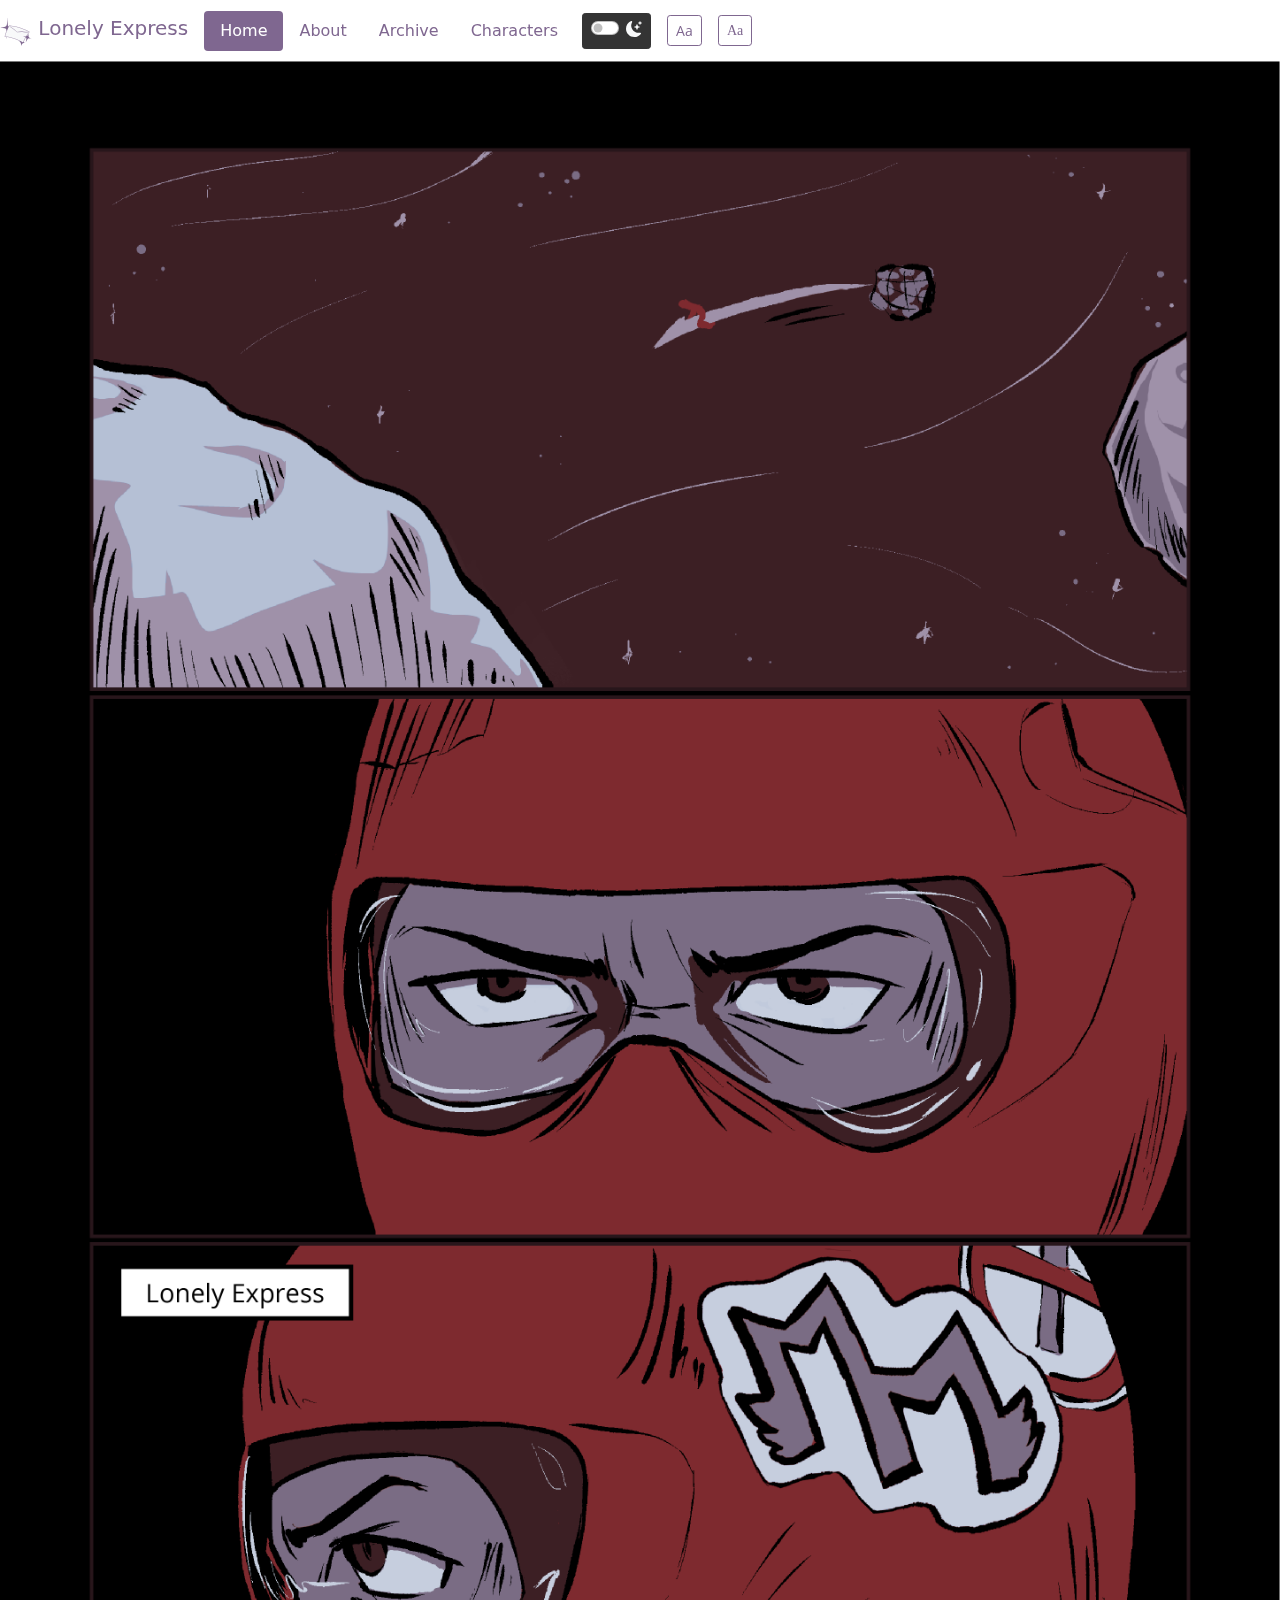
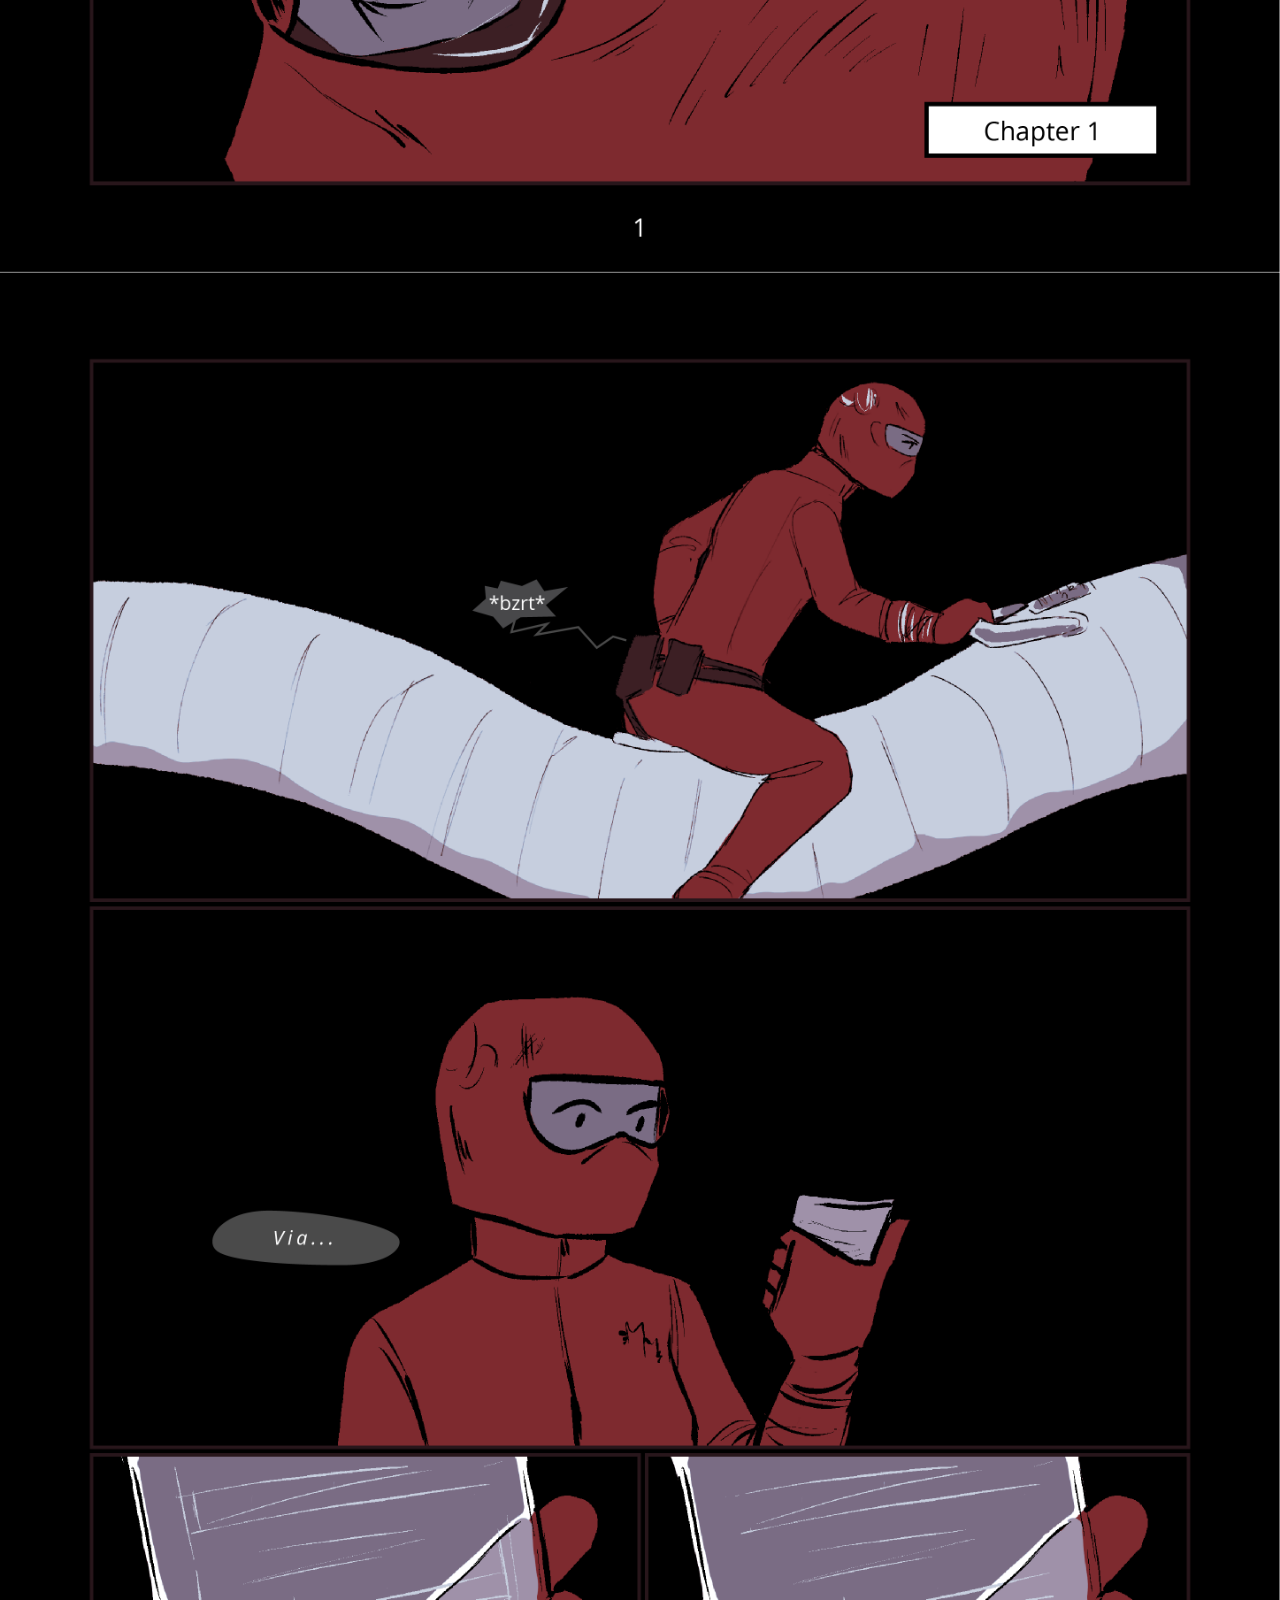
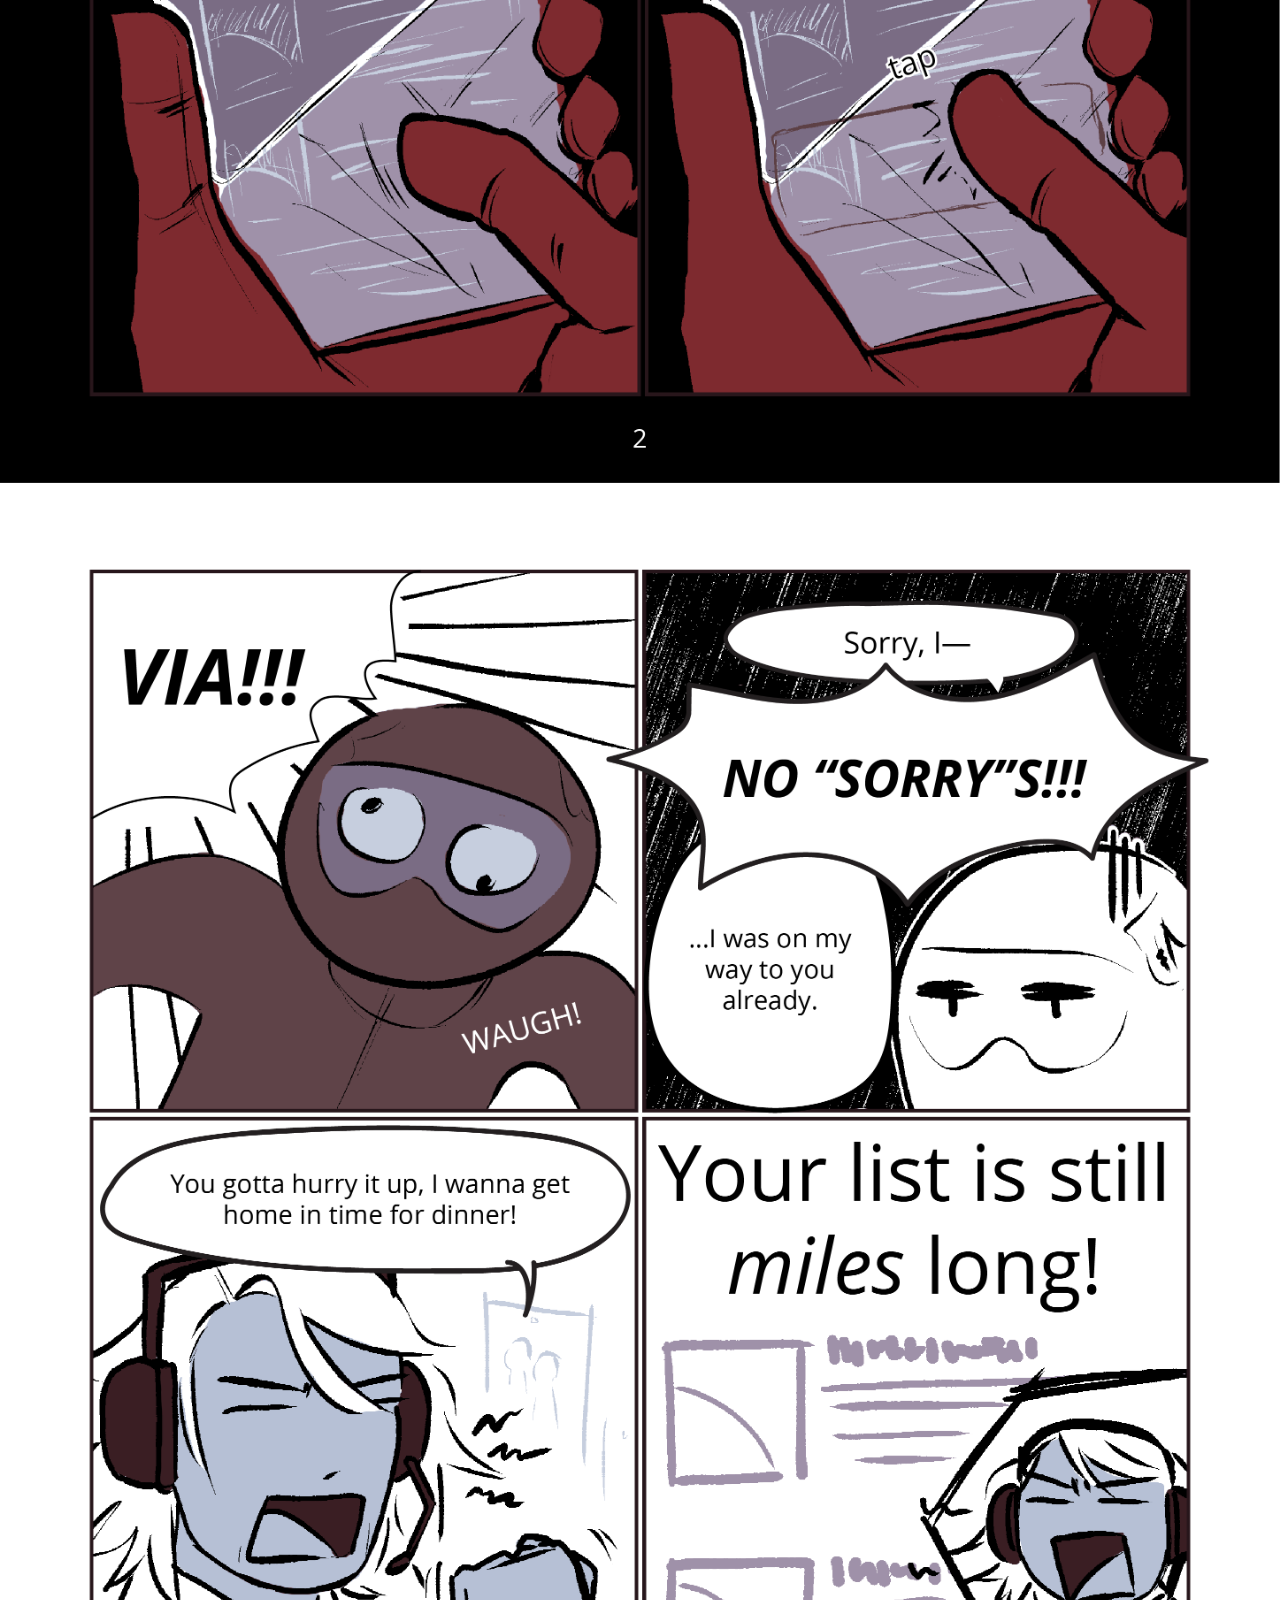
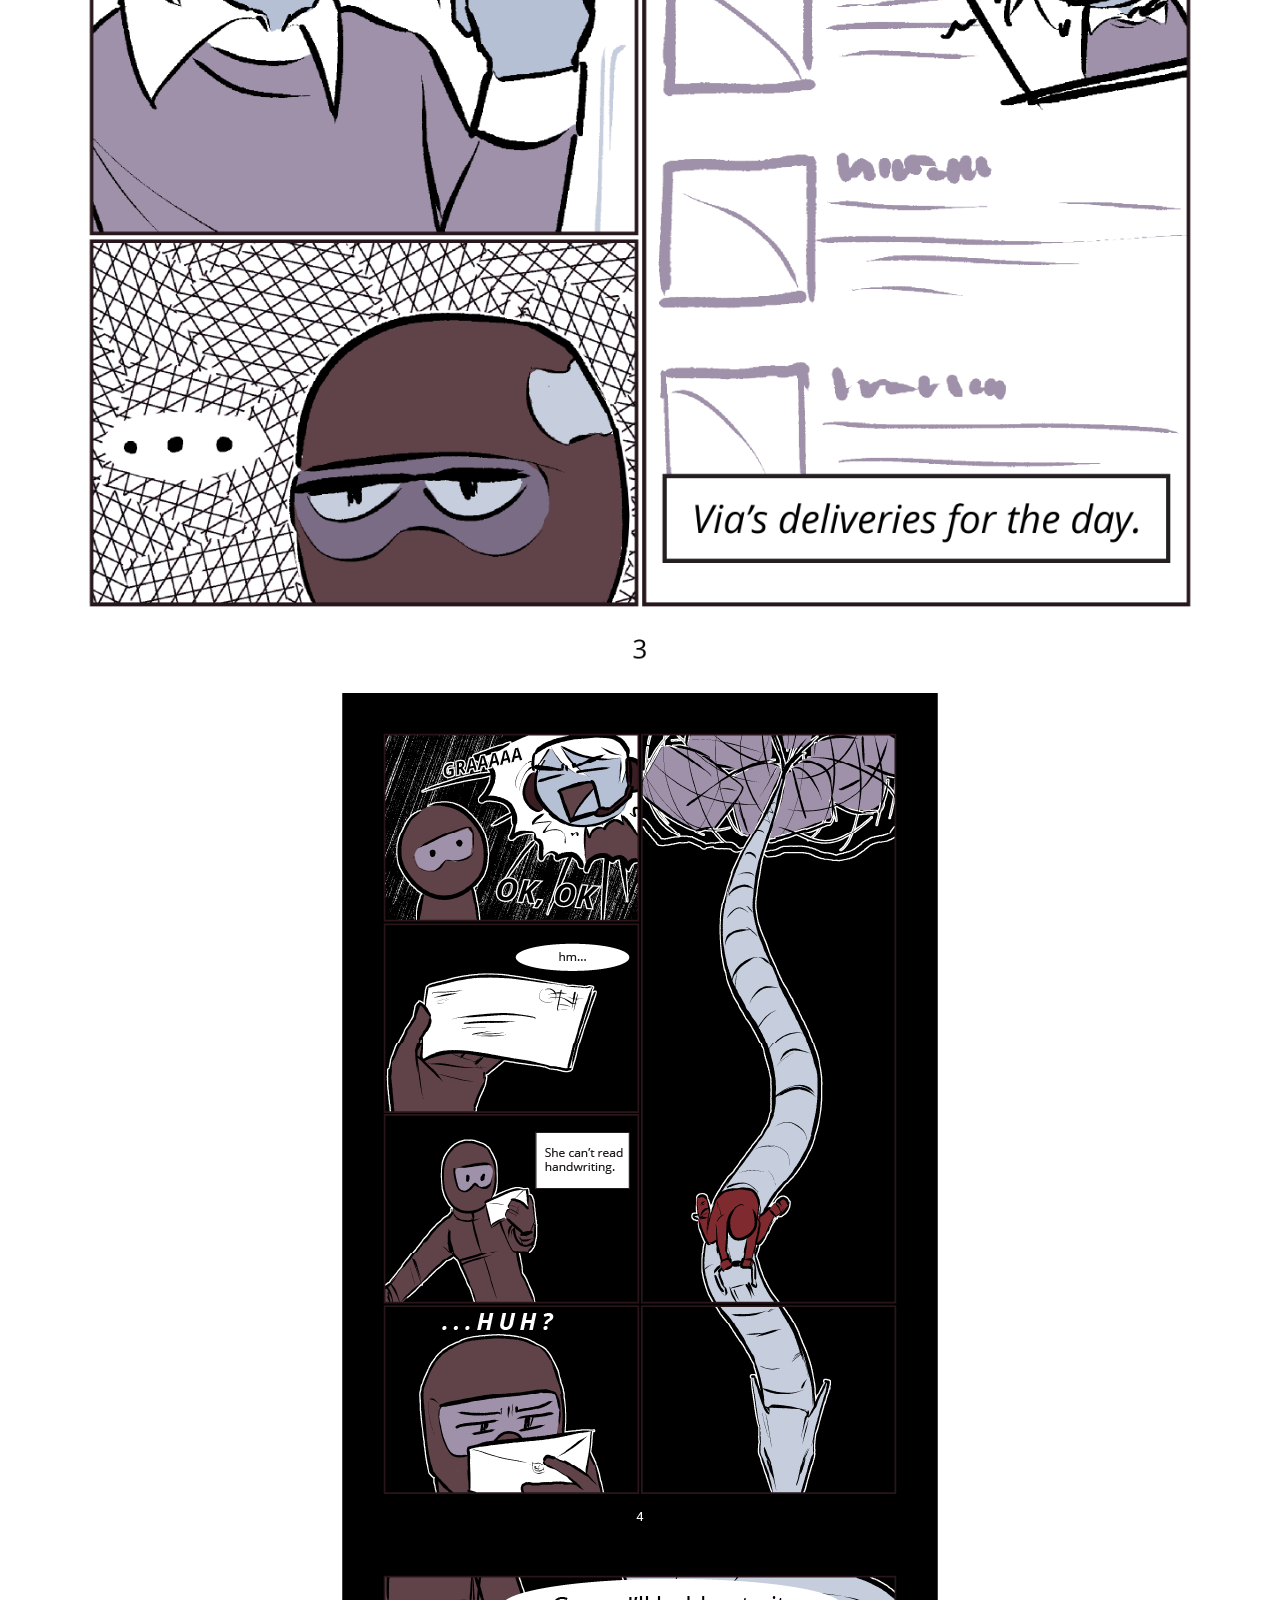
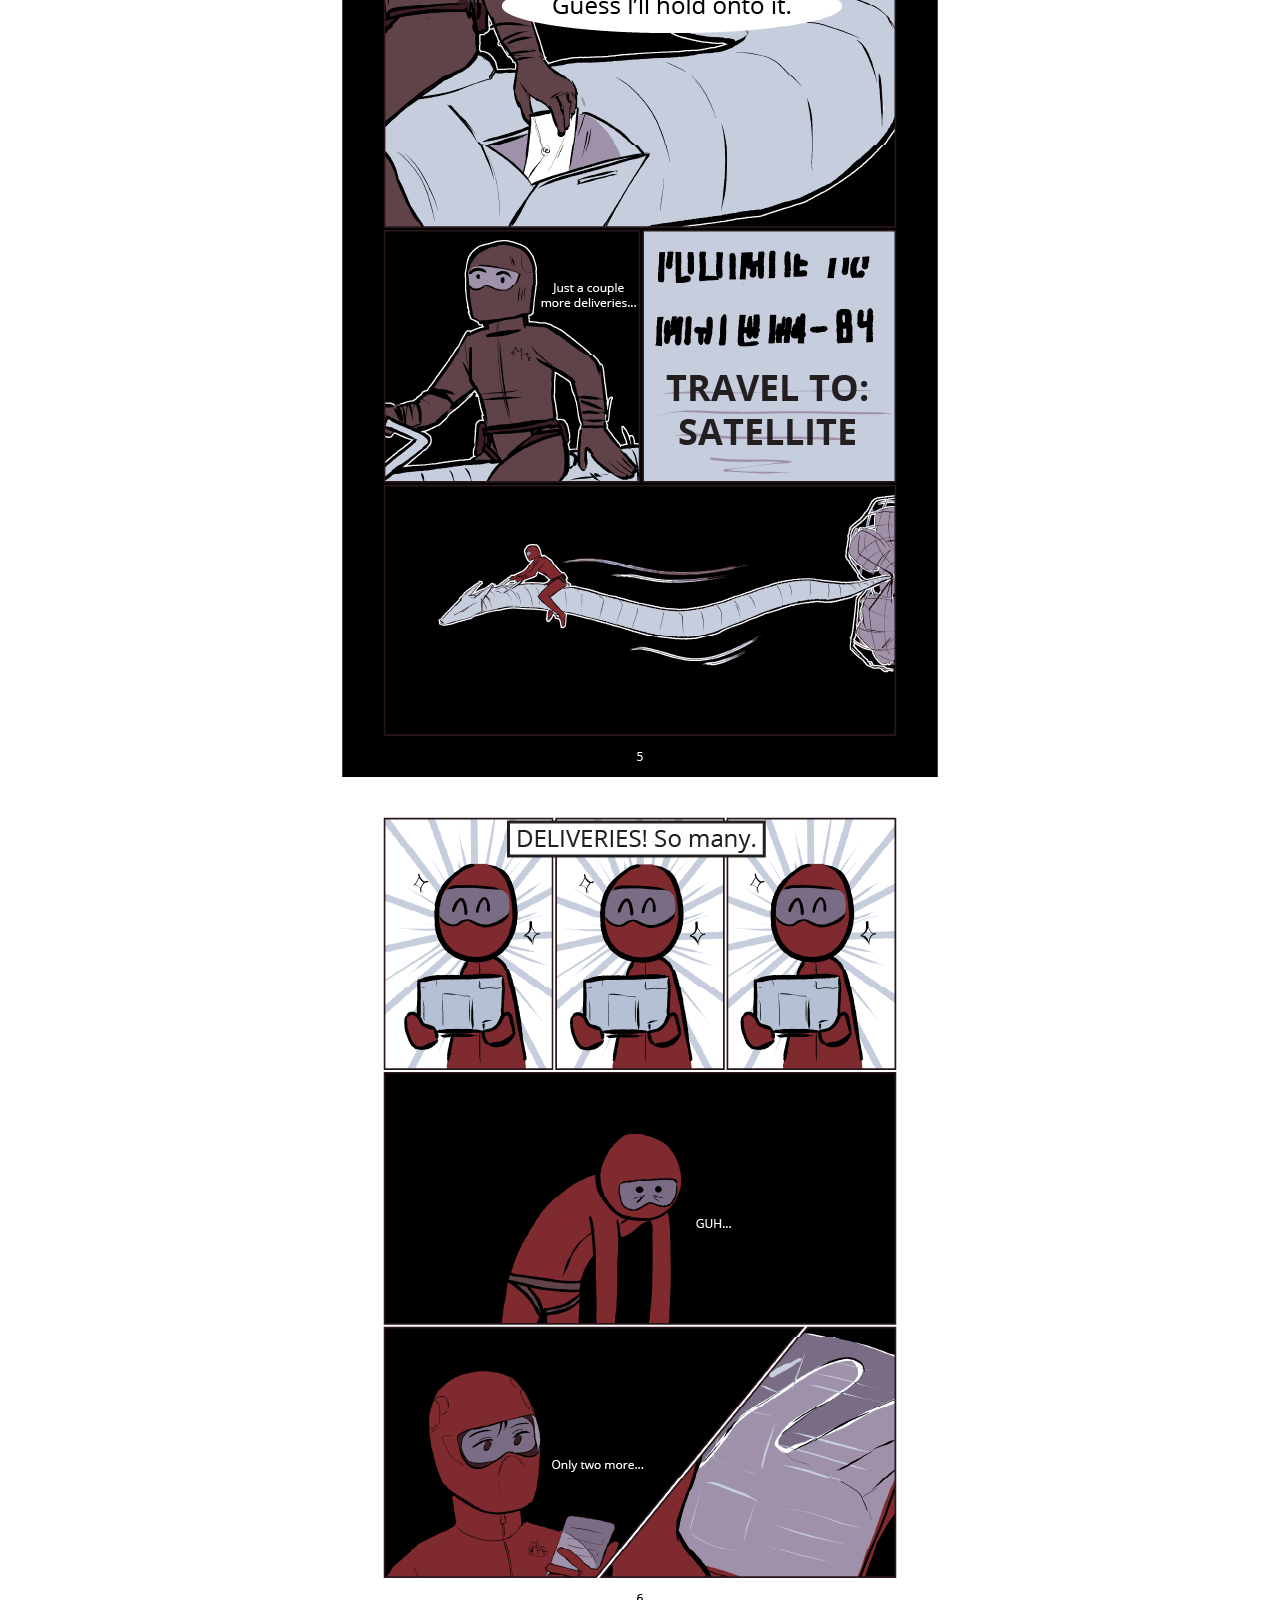
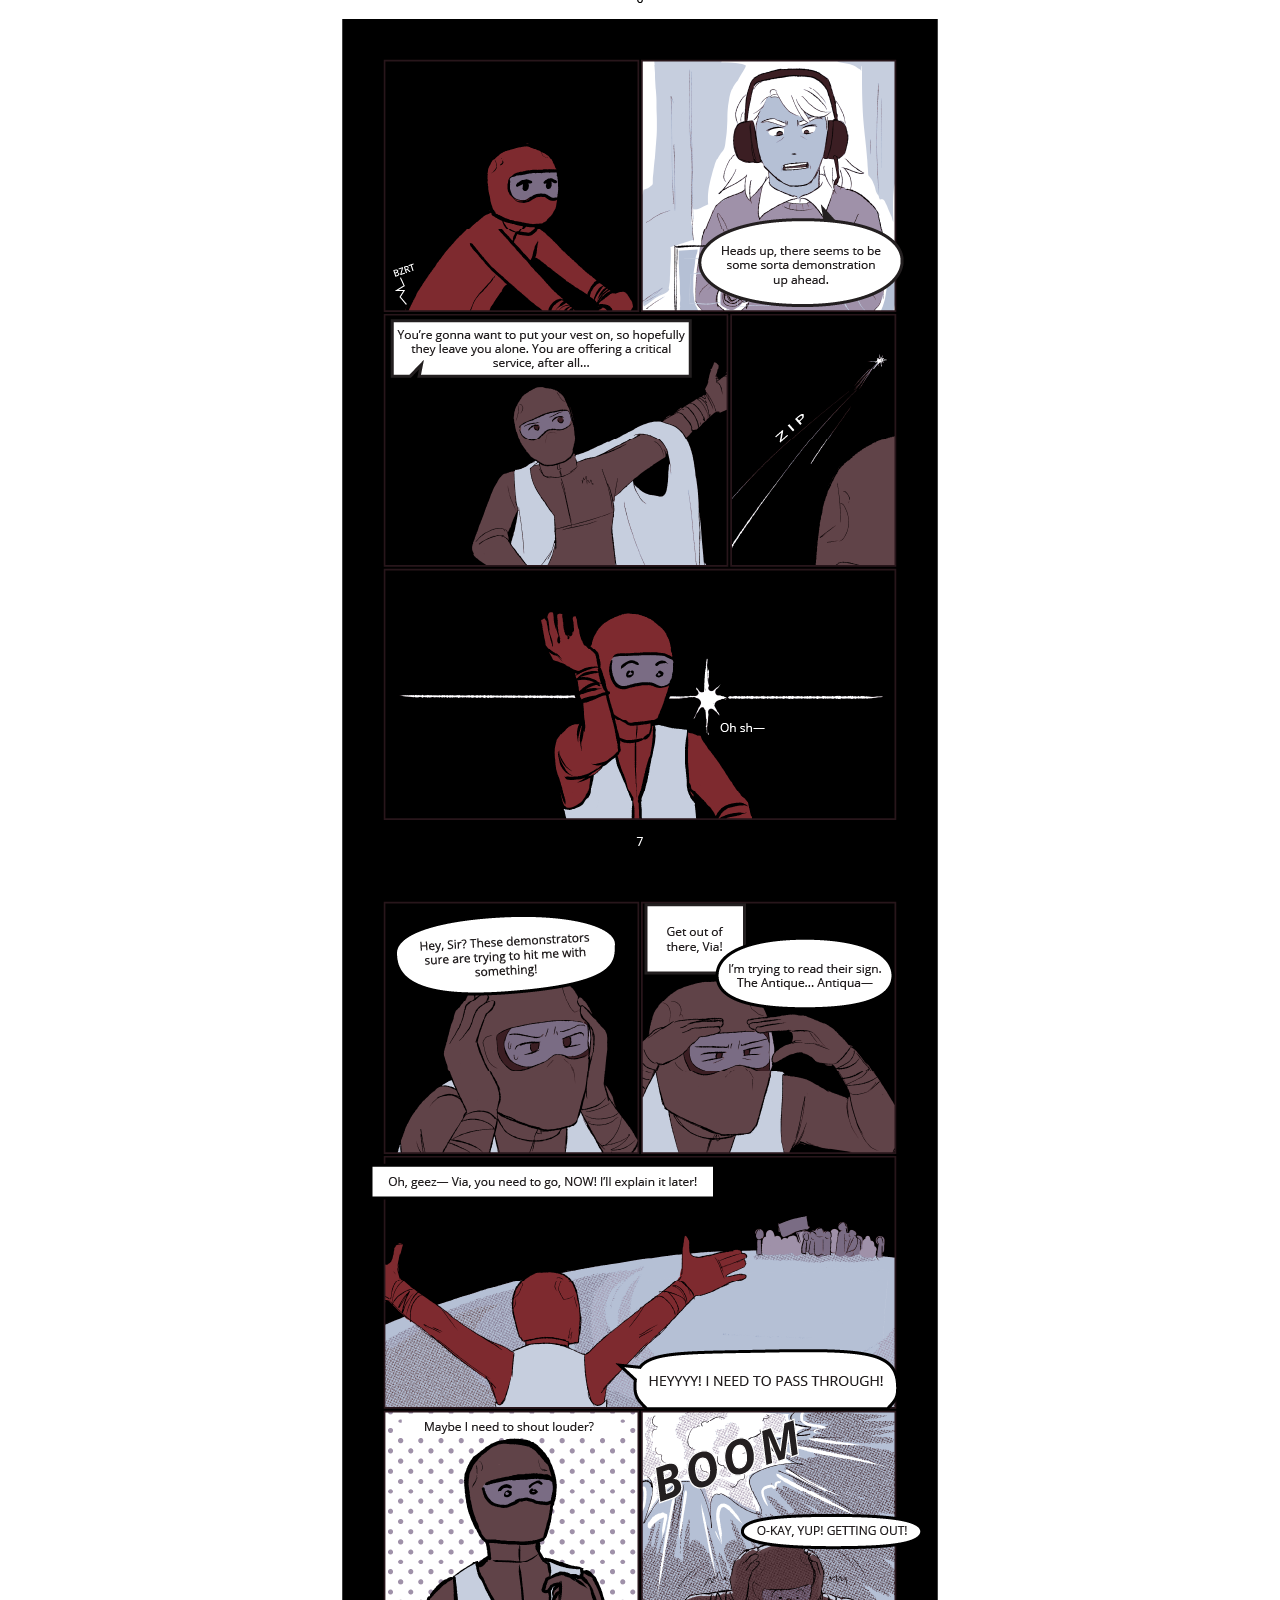
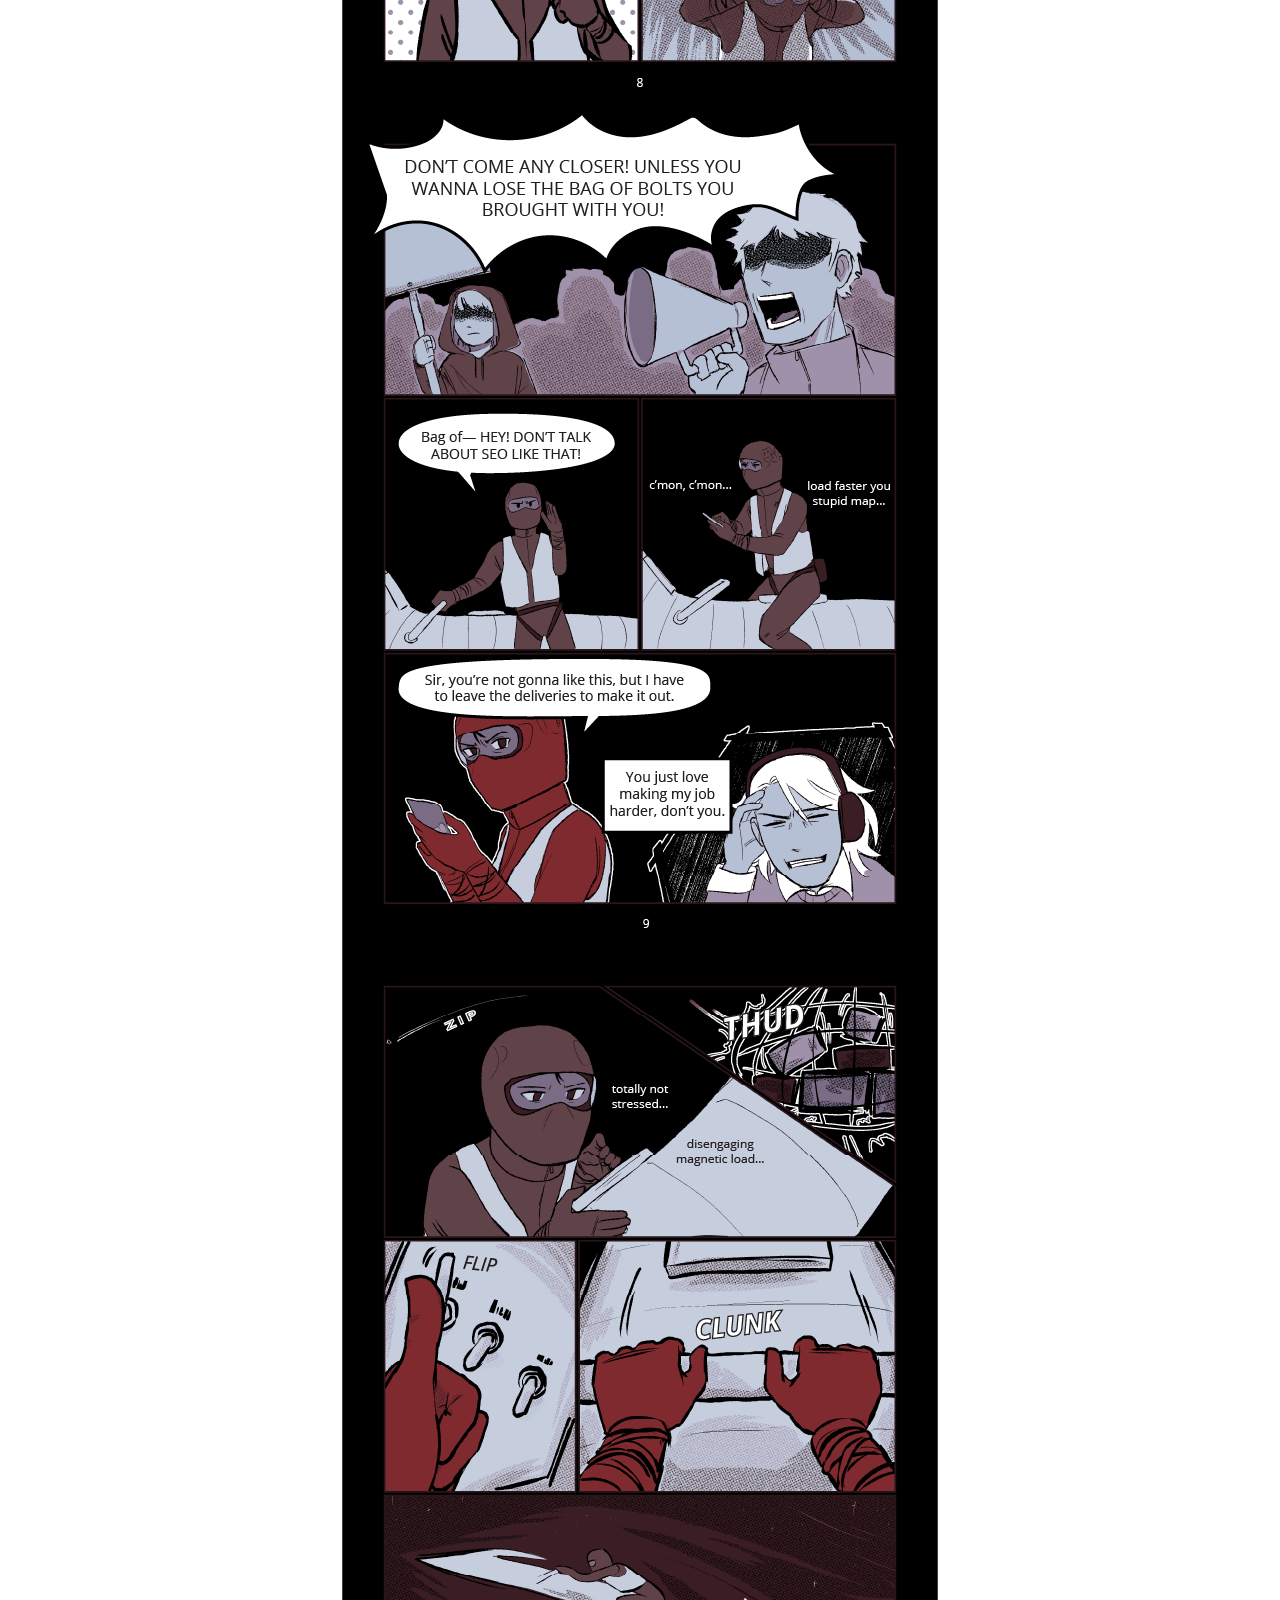
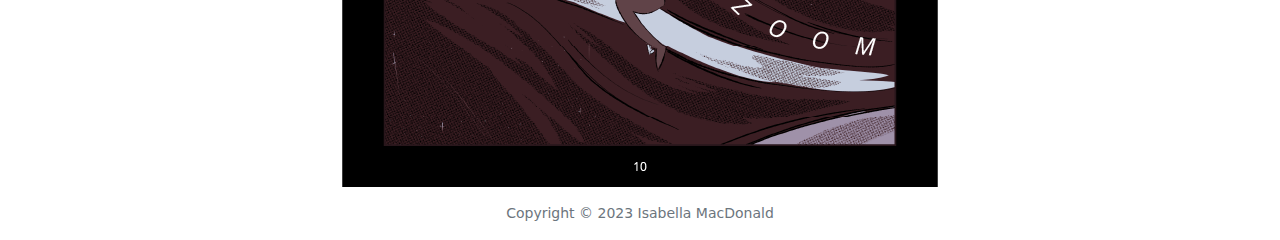
==== commit 0788d3c8: "brand icon" ====
--- a/index.html
+++ b/index.html
@@ -43,7 +43,10 @@
         <div class="container-fluid g-0">
             <nav class="navbar navbar-expand-md sticky-top bg-dark-subtle" role="navigation">
                 <div class="container-fluid justify-content-start">
-                    <a class="navbar-brand" href="#">Lonely Express</a>
+                    <a class="navbar-brand" href="#">
+                        <img src="favicon-32x32.png" class="d-none d-md-inline-block align-text-top">
+                        Lonely Express
+                    </a>
                     <button class="navbar-toggler" type="button" data-bs-toggle="collapse" data-bs-target="#navbarSupportedContent" aria-controls="navbarSupportedContent" aria-expanded="false" aria-label="Toggle navigation">
                         <span class="navbar-toggler-icon"></span>
                     </button>
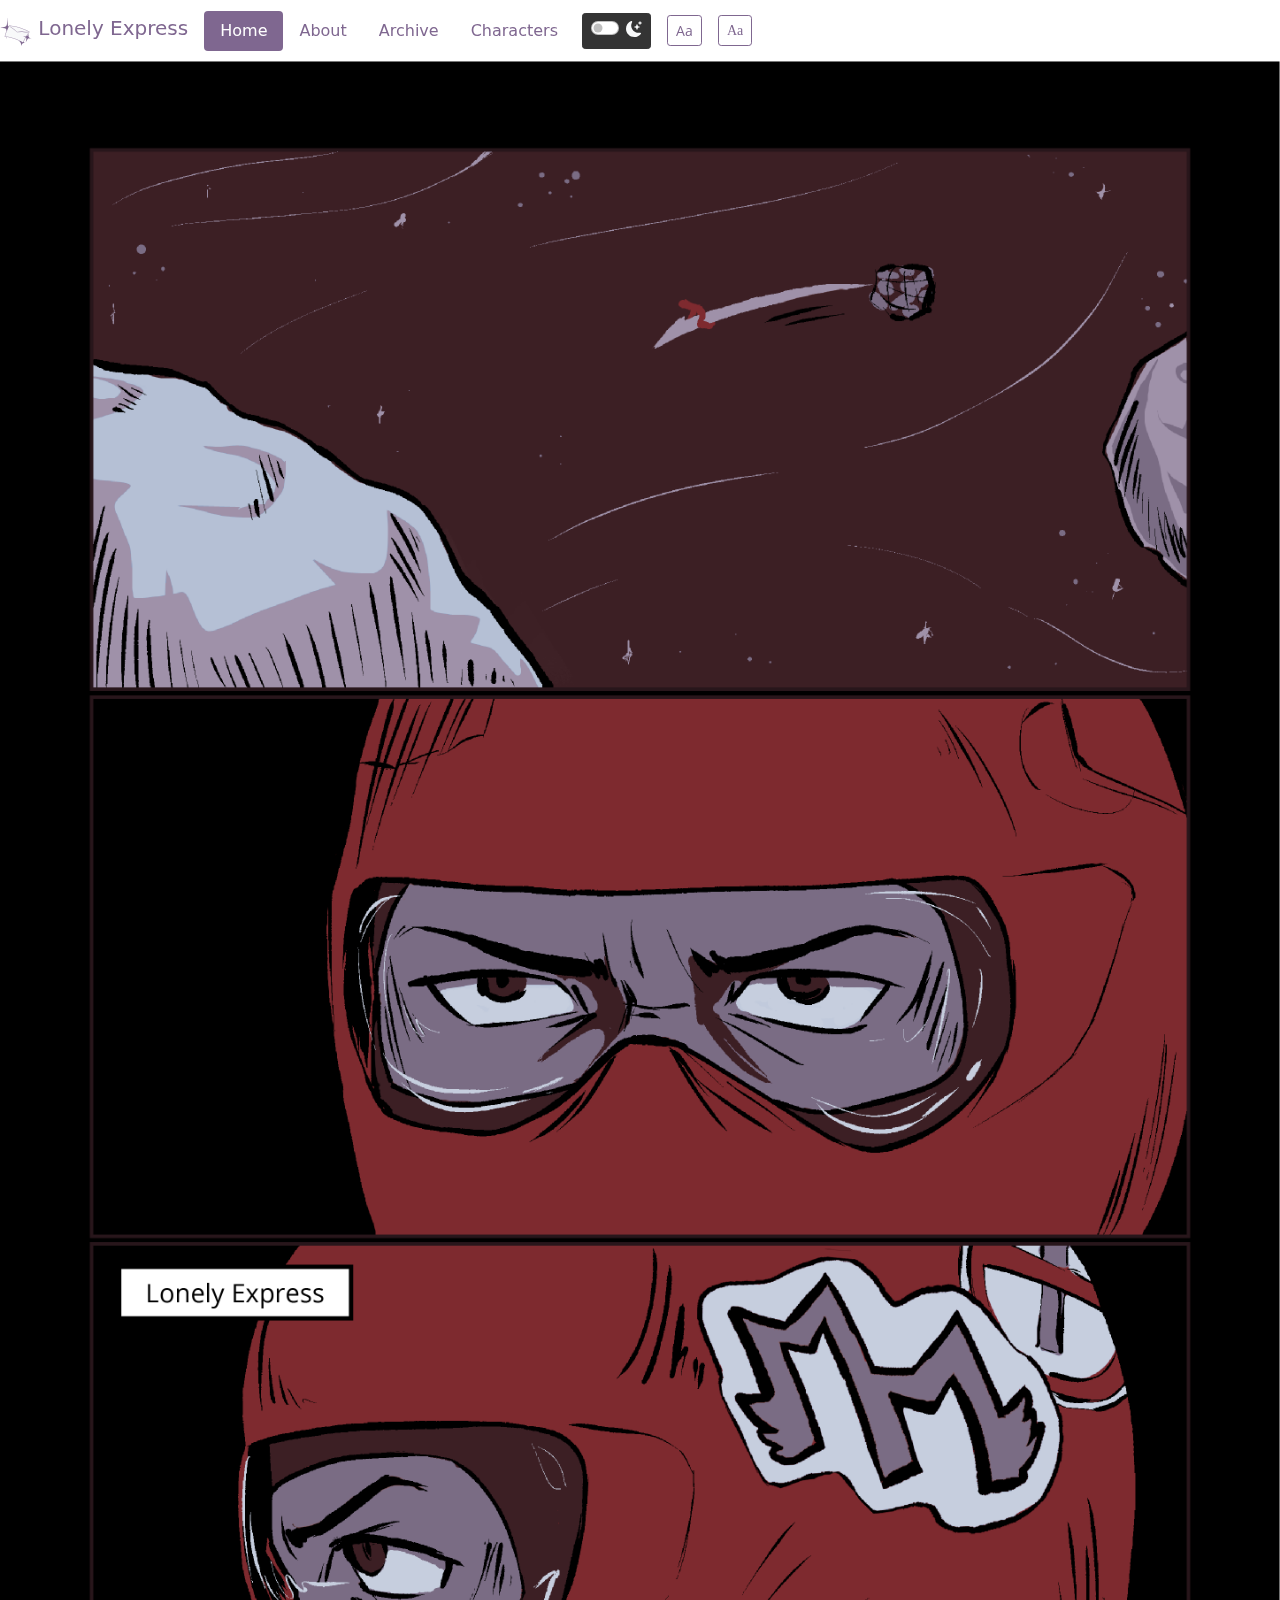
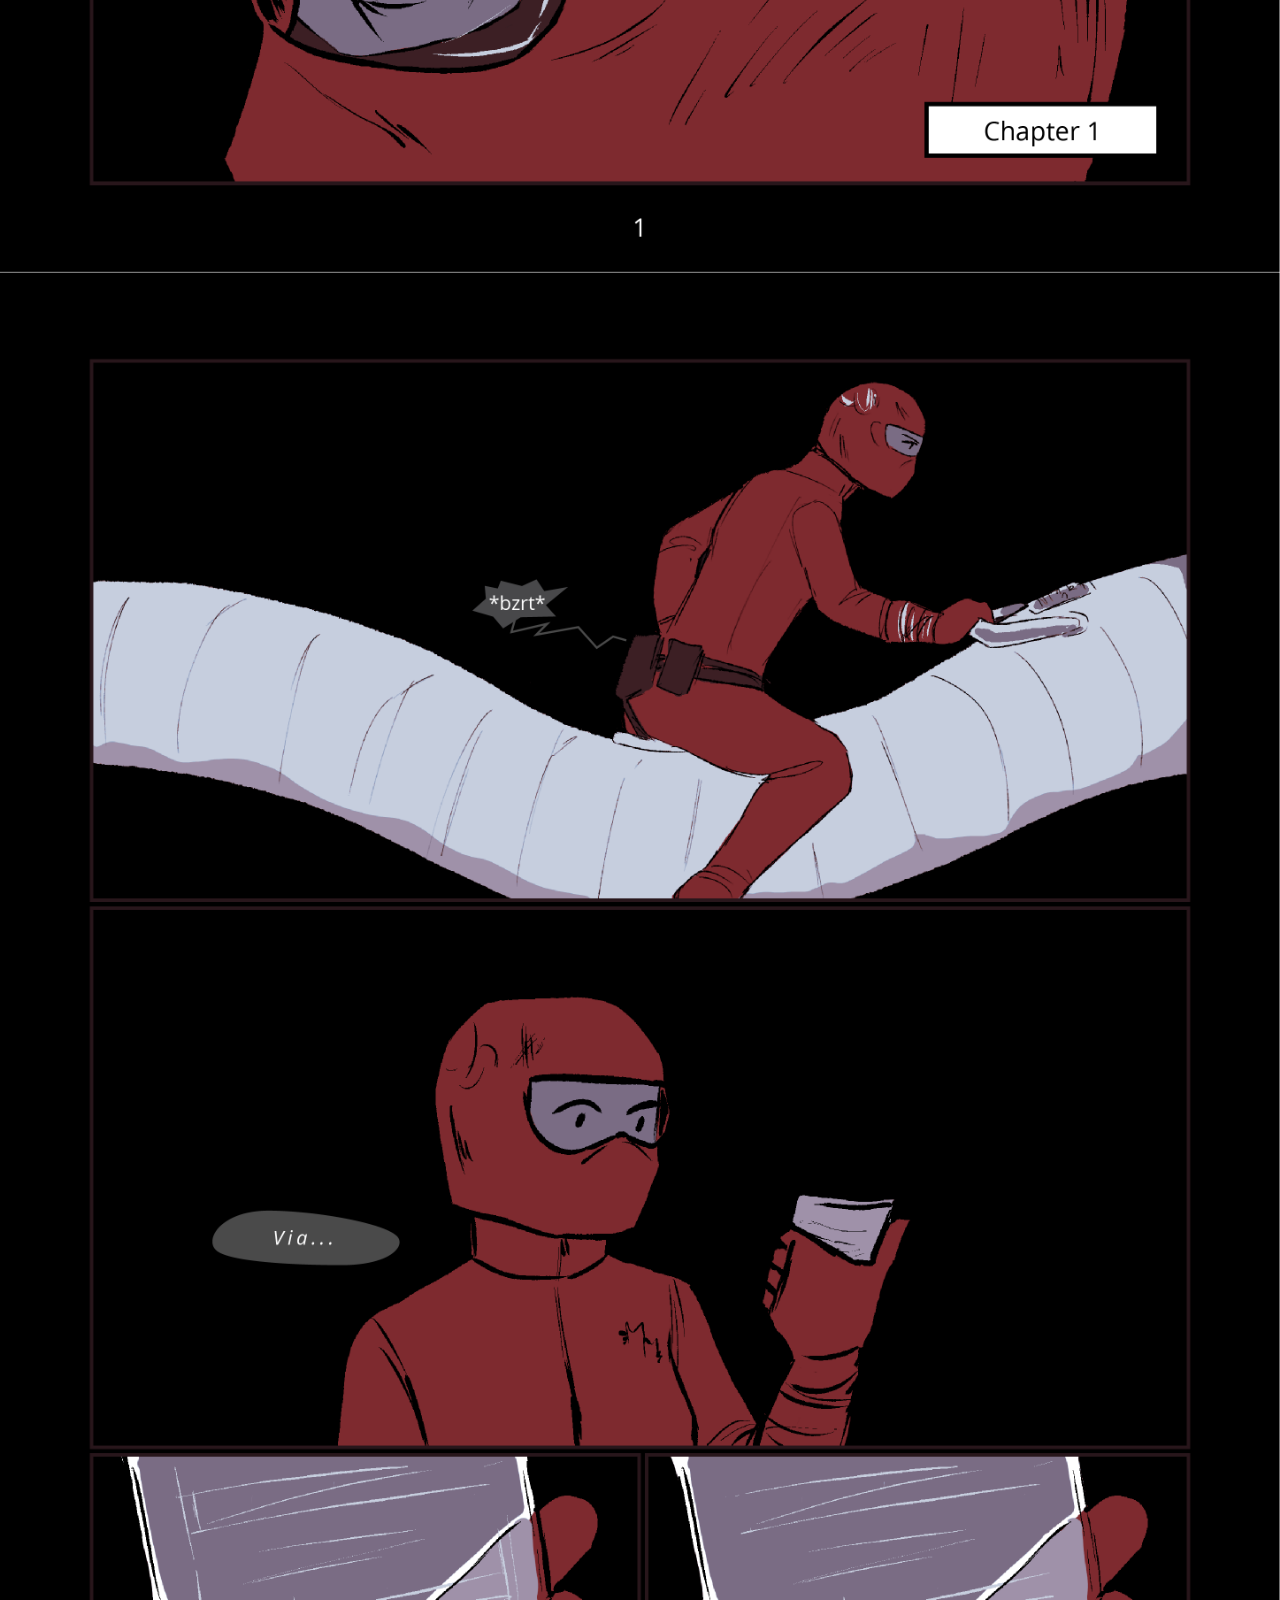
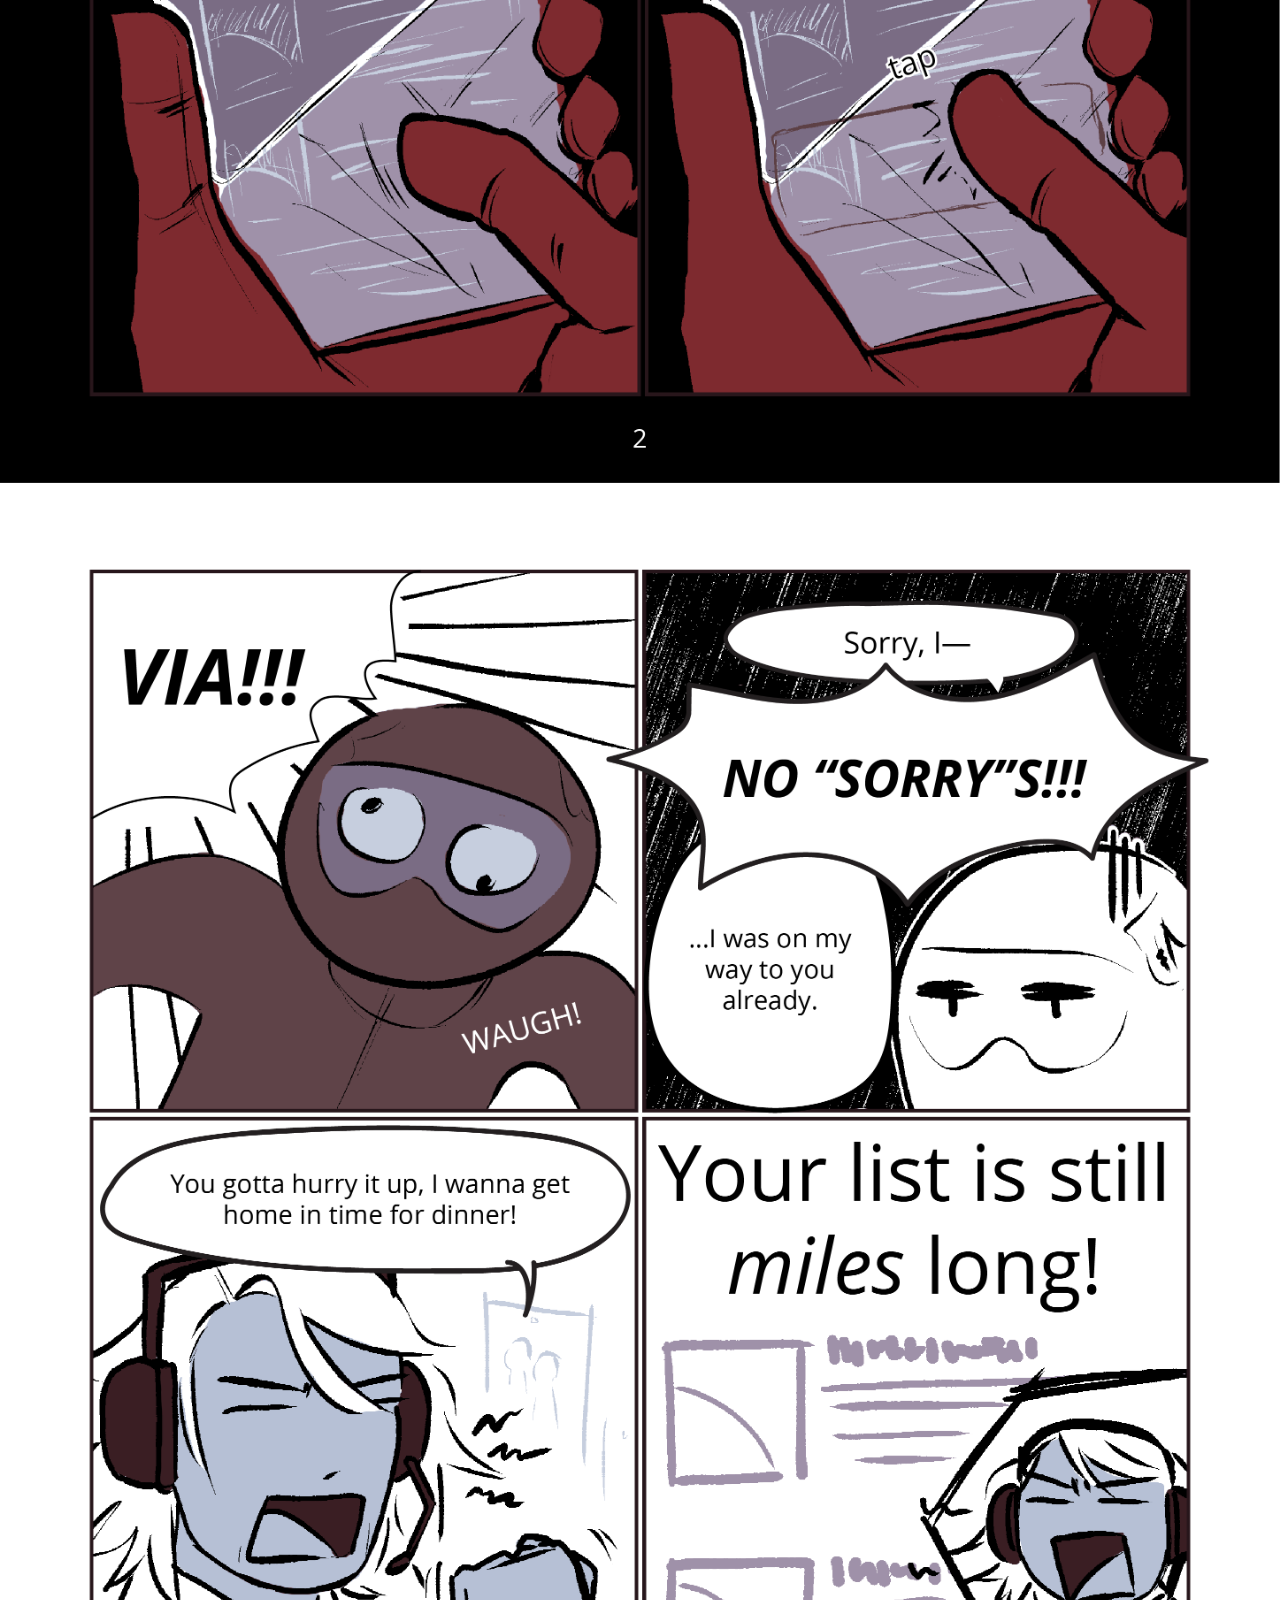
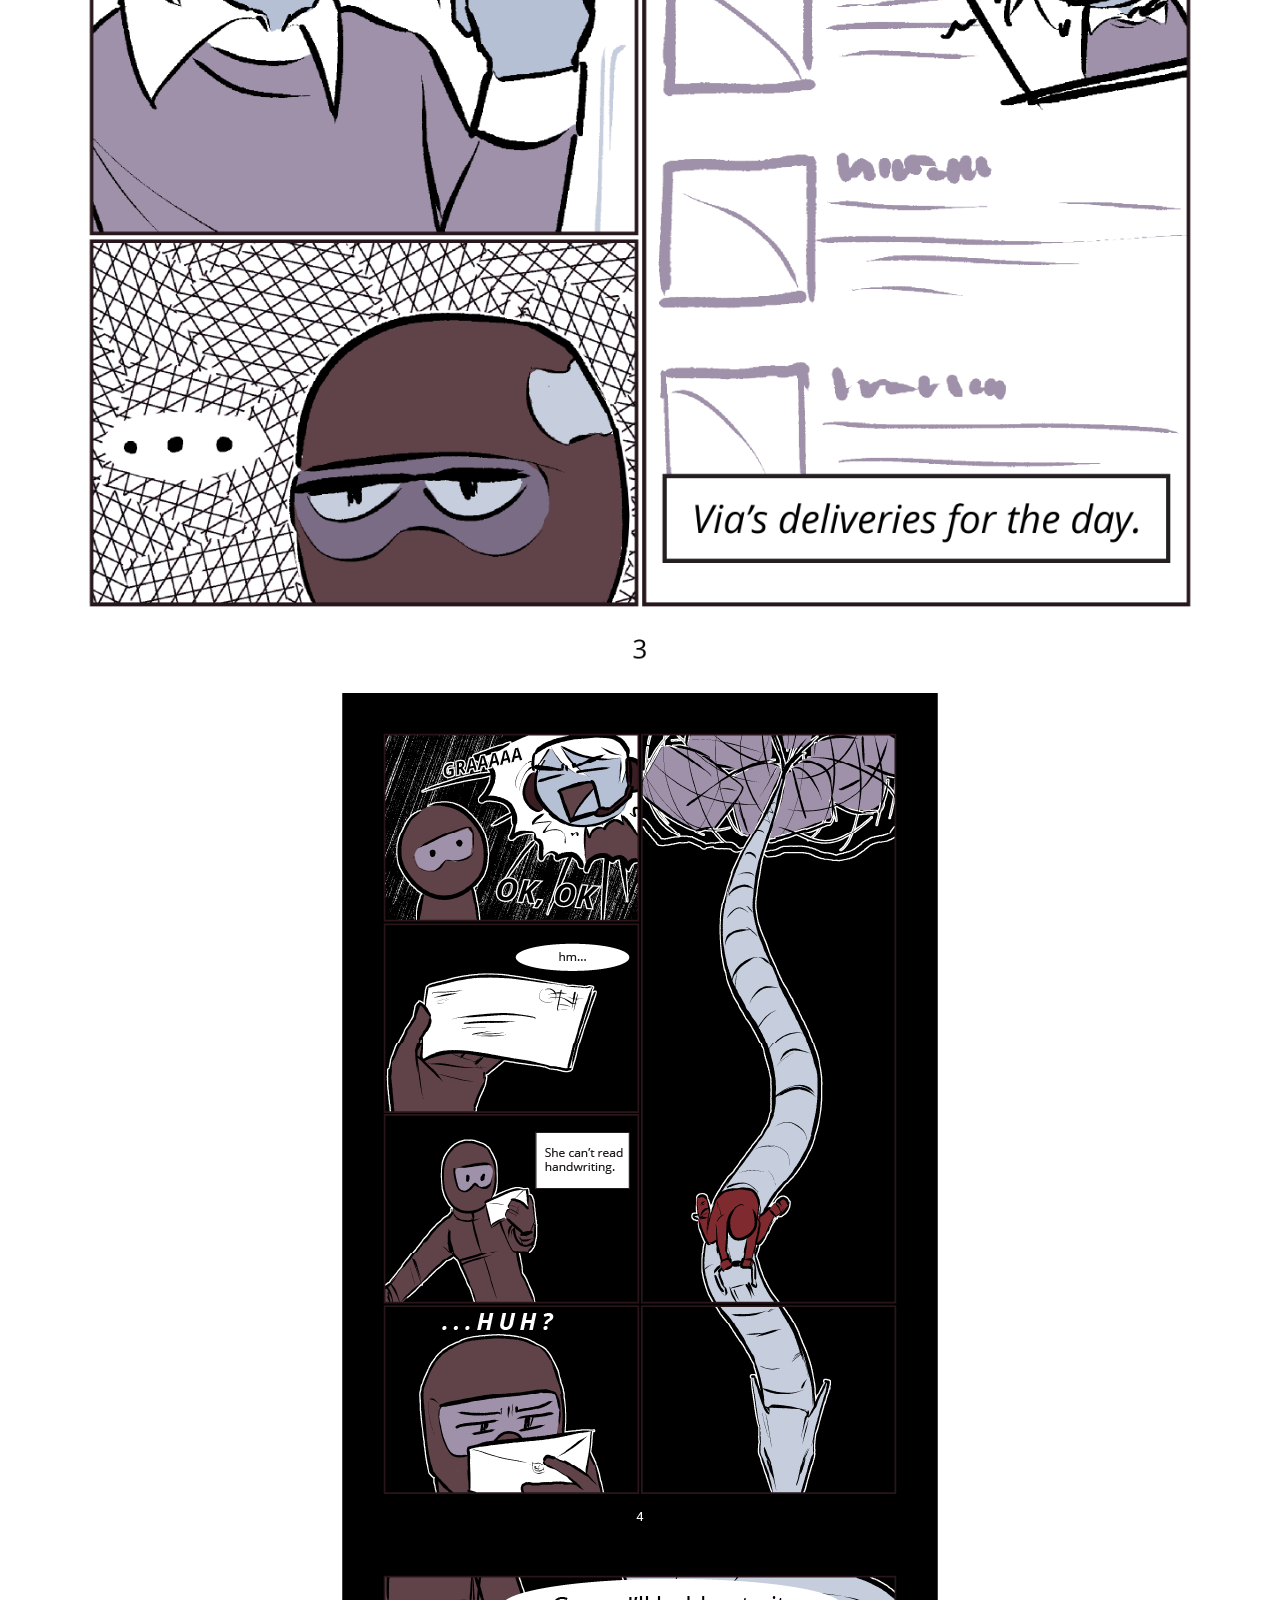
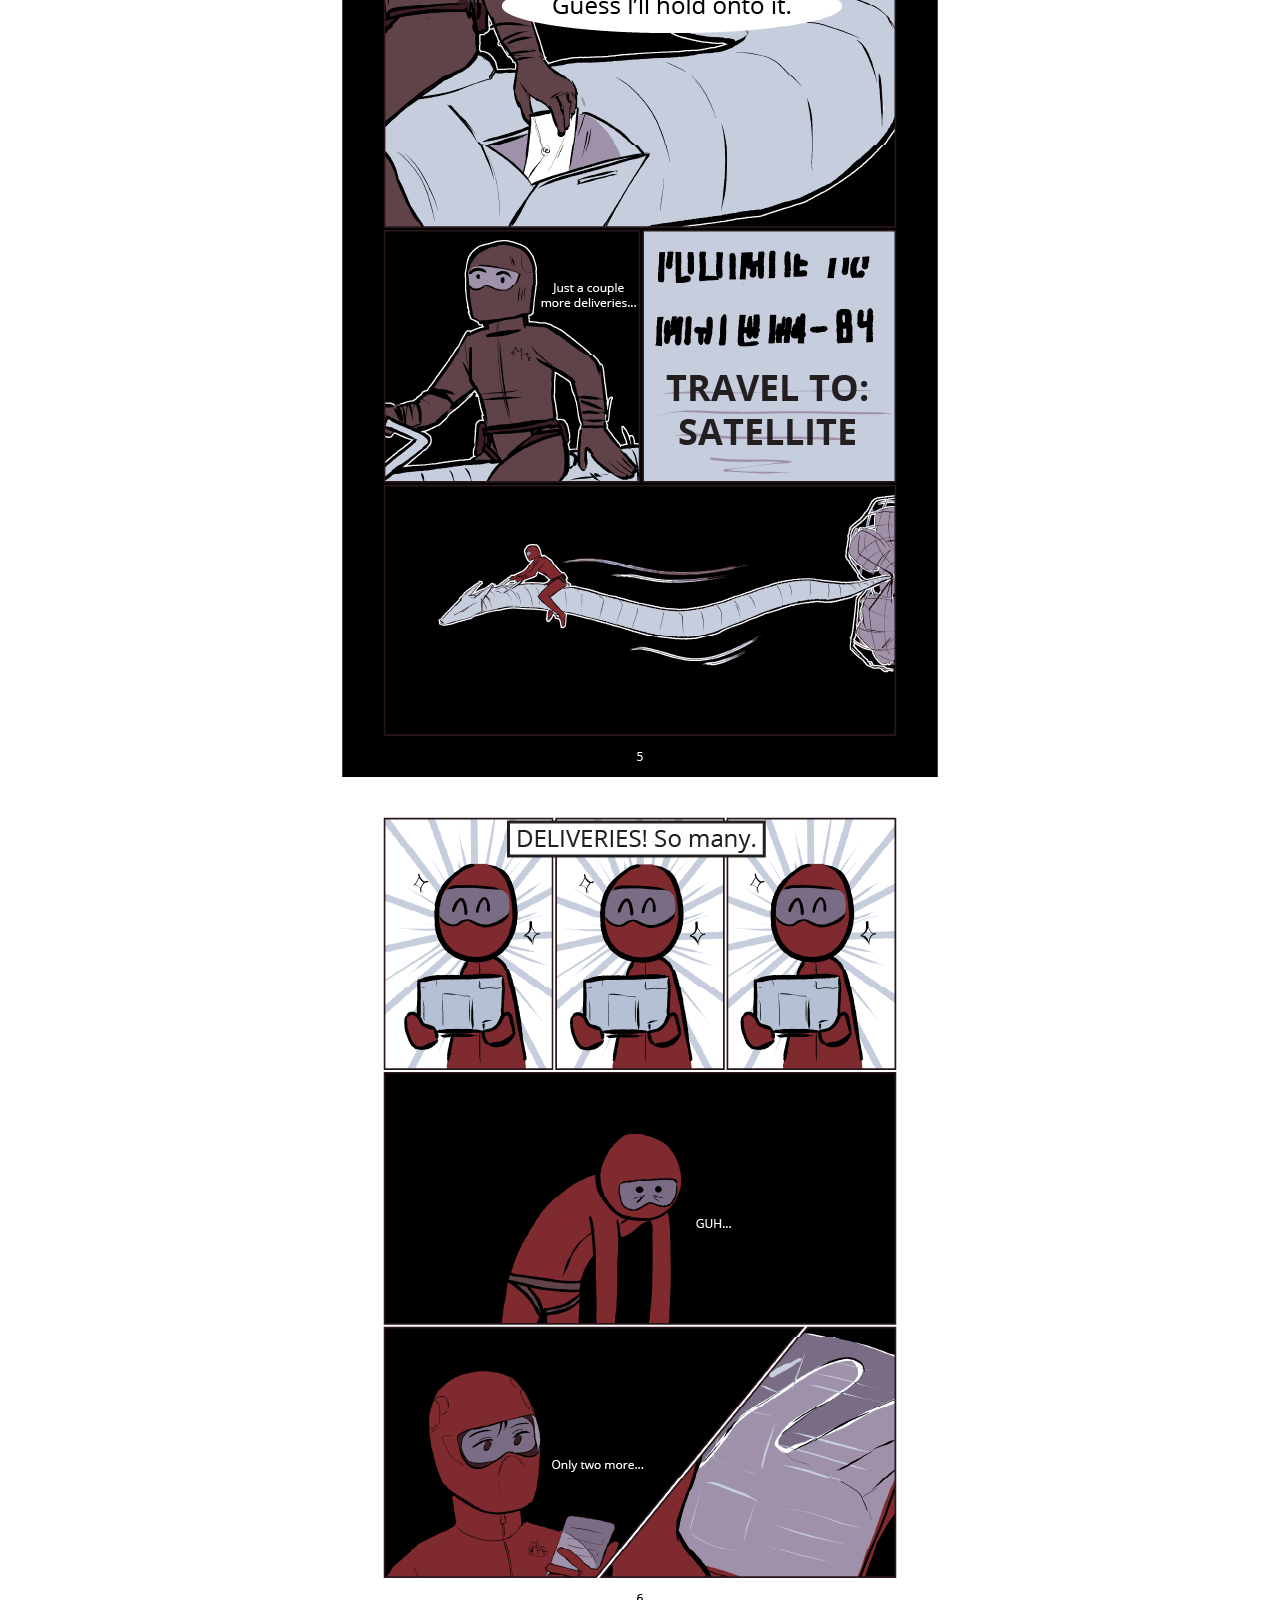
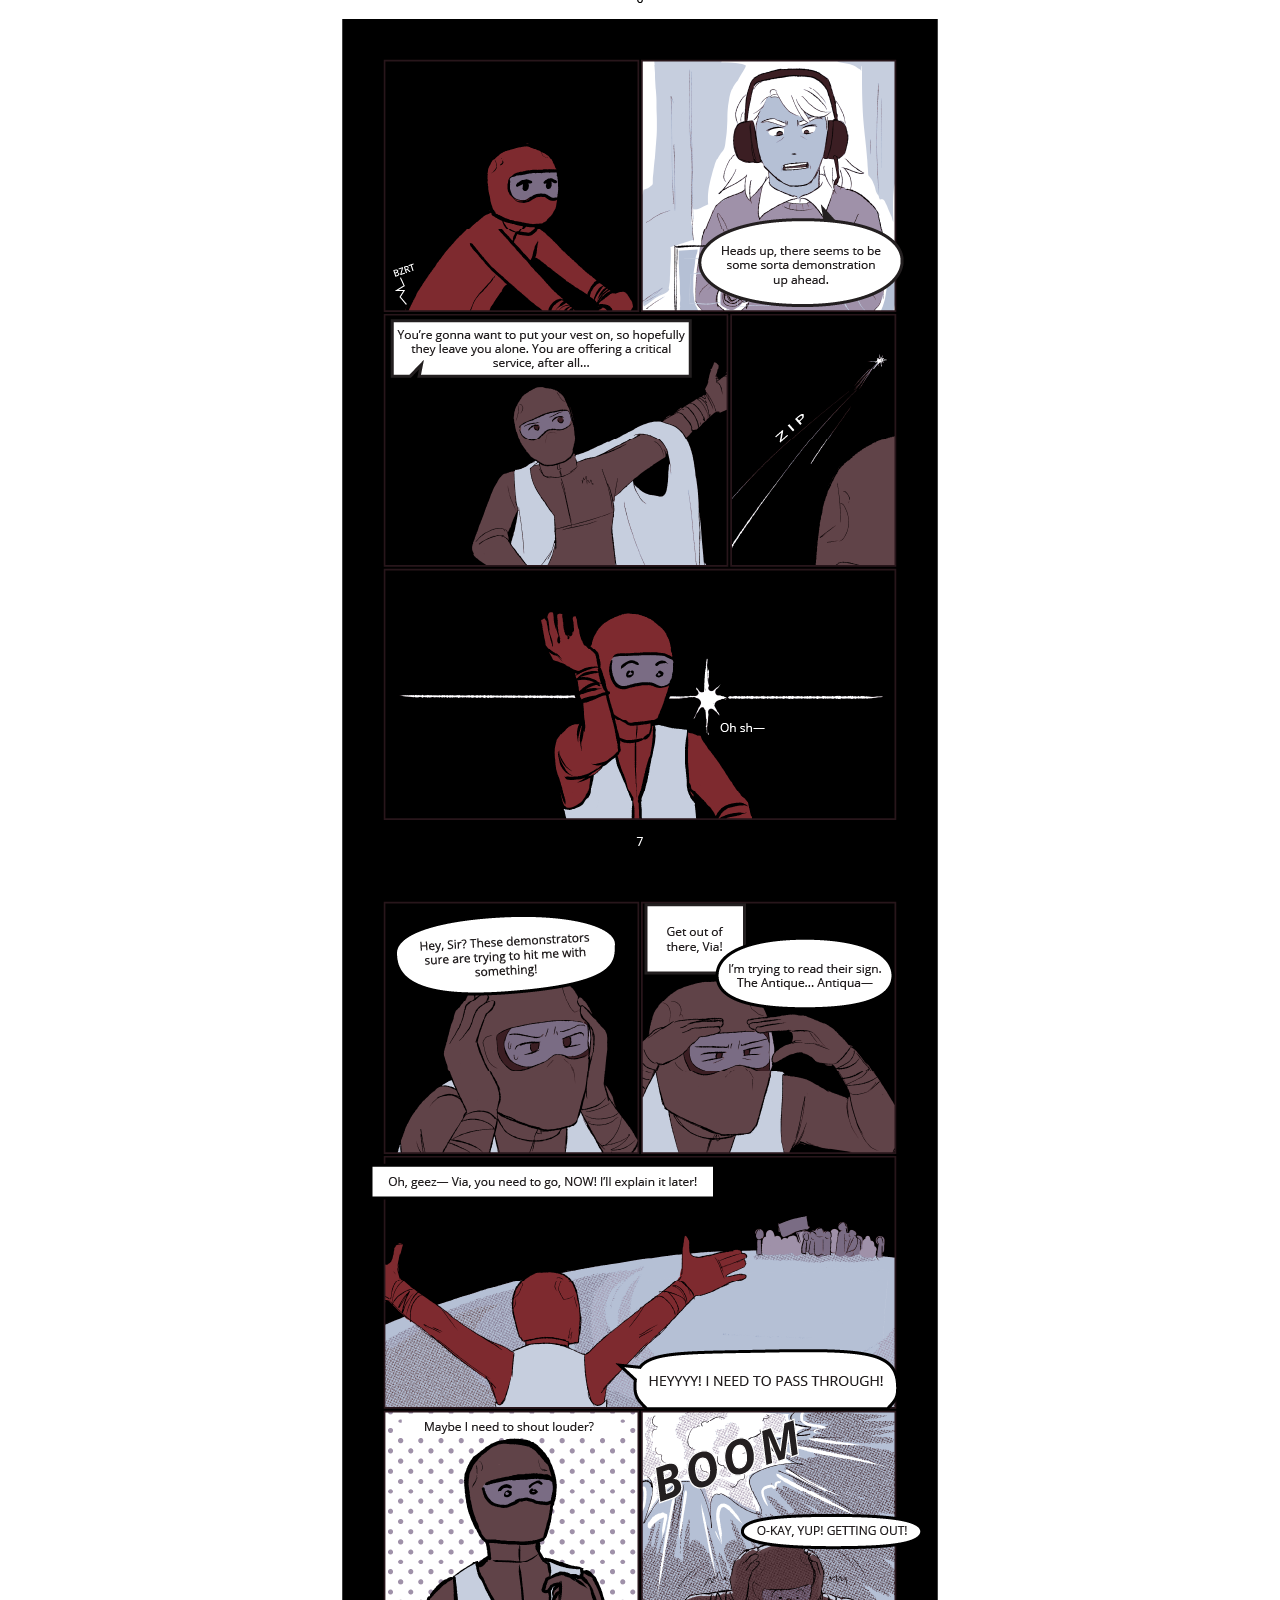
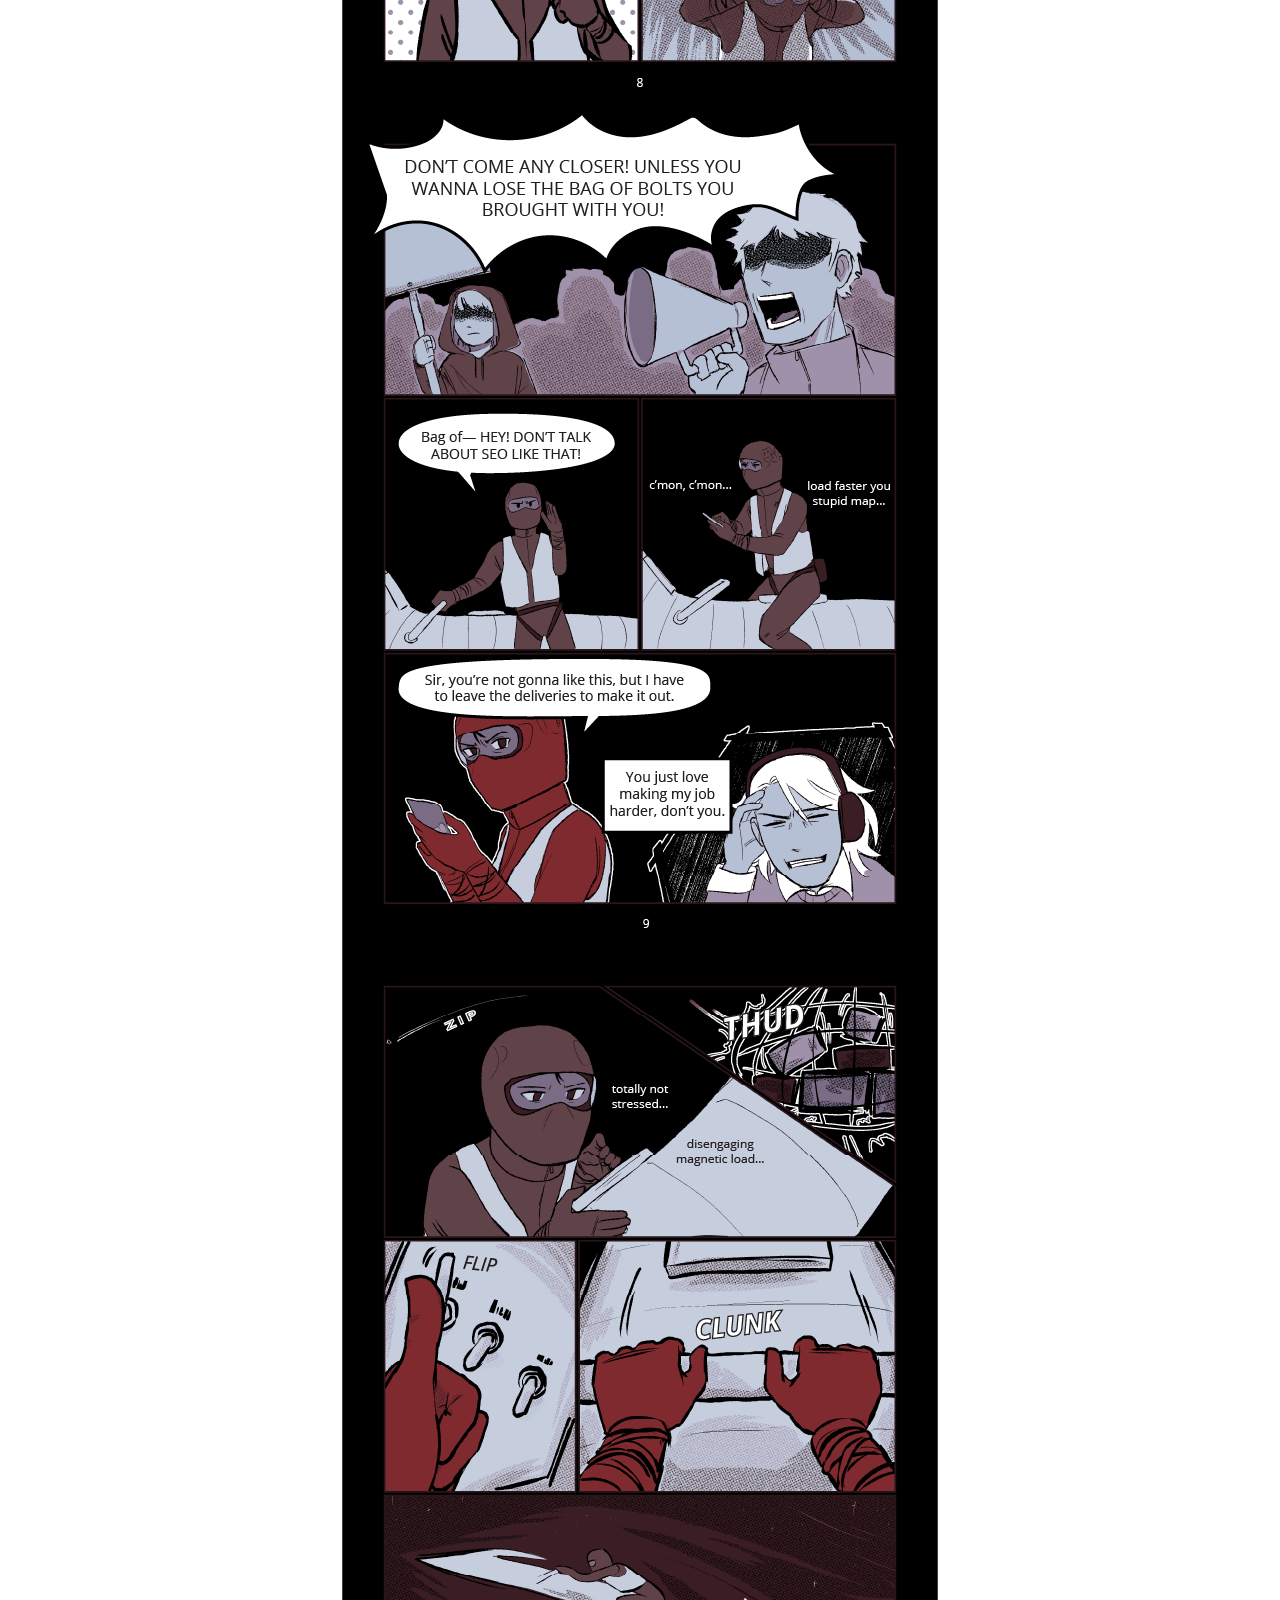
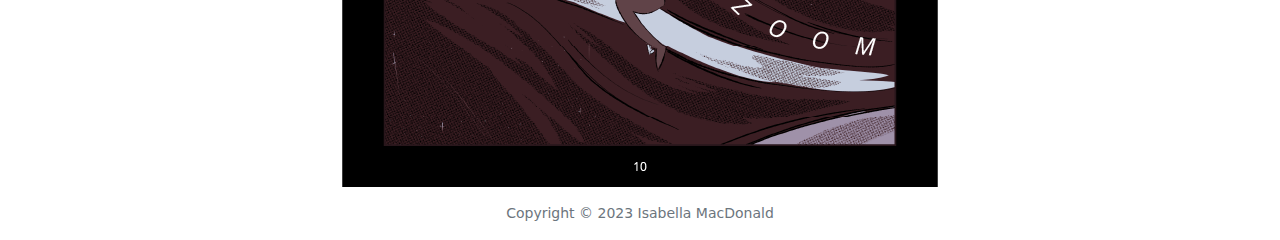
==== commit 661869c8: "opengraph + text adjustments" ====
--- a/index.html
+++ b/index.html
@@ -13,11 +13,11 @@
         <meta property="og:title" content="Lonely Express">
         <meta property="og:type" content="website">
         <meta property="og:url" content="www.lonelyexpress.com">
-        <meta property="og:image" content="tile.png">
+        <meta property="og:image" content="https://lonelyexpress.com/tile.png">
         <meta property="og:image:alt" content="A sparkling white envelope on a dark background"/>
 
         <link rel="manifest" href="site.webmanifest">
-        <link rel="apple-touch-icon" href="apple-touch-icon.png">
+        <link rel="apple-touch-icon" href="https://lonelyexpress.com/apple-touch-icon.png">
         <link rel="icon" type="image/png" sizes="32x32" href="favicon-32x32.png">
         <link rel="icon" type="image/png" sizes="16x16" href="favicon-16x16.png">
 
@@ -101,9 +101,9 @@
             <div class="visually-hidden-focusable" :active> <!-- test screen reader only class/navigation between elements -->
                 <h1 class="visually-hidden-focusable" :focus>Lonely Express Chapter 1</h1>
                 <section class="visually-hidden-focusable" :focus>Page 1: Three panels.
-                  <br>Panel 1: A small red figure rides through space on a long ship, towing cargo. Asteroids are in the foreground, with stars in the background.</br>
-                  <br>Panel 2: Closeup of a face wearing a red helmet, that reveals only the character's eyes. They have a stern expression.</br>
-                  <br>Panel 3: The same closeup from a side angle. There is a sticker with two "M"s with small wings, and a no smoking sticker.</br>
+                  <br>Panel 1: A small red figure rides through space on a long ship, towing cargo. Asteroids are in the foreground, with stars in the background.
+                  <br>Panel 2: Closeup of a face wearing a red helmet, that reveals only the character's eyes. They have a stern expression.
+                  <br>Panel 3: The same closeup from a side angle. There is a sticker with two "M"s with small wings, and a no smoking sticker.
                 </section><!-- paragraphs don't allow individual control -->
                 <!-- adding a br is a new focus for screen readers, helps separate flow of audio -->
             </div>
@@ -113,11 +113,12 @@
                     <img src="img/pages/page2sans.png" class="img-fluid mx-auto d-block" id="2" alt="">
                 </div>
             </div>
+            <!-- page 2 description-->
             <div class="visually-hidden-focusable" :active> 
                 <section class="visually-hidden-focusable" :focus>Page 2: Four panels.
-                  <br>Panel 1: The person with the red spacesuit driving their long cylindrical vehical. Their radio crackles, unnoticed.</br>
-                  <br>Panel 2: The person pulls out a small handheld screen. The text to their left says "Via..."</br>
-                  <br>Panel 3 and 4: Closeup of the screen in their hands. They scroll in panel 3, then tap in panel 4, selecting something on the screen.</br>
+                  <br>Panel 1: The person with the red spacesuit driving their long cylindrical vehical. Their radio crackles, unnoticed.
+                  <br>Panel 2: The person pulls out a small handheld screen. The text to their left says "Via..."
+                  <br>Panel 3 and 4: Closeup of the screen in their hands. They scroll in panel 3, then tap in panel 4, selecting something on the screen.
                 </section>
             </div>
 
@@ -126,12 +127,13 @@
                     <img src="img/pages/page3sans.png" class="img-fluid mx-auto d-flex" id="3" alt="">
                 </div>
             </div>
+            <!-- page 3 description -->
             <div class="visually-hidden-focusable" :active> 
                 <section class="visually-hidden-focusable" :focus>Page 3: Five panels.
-                  <br>Panel 1: Someone shouts: "VIA!!!" through the crackling radio. The character in the red suit lets out a noise of surprise.</br>
-                  <br>Panel 2: The character in the suit, named Via, talks through the radio, saying "Sorry, I—", and is cut off by the other person. "NO 'SORRY'S!!!". Via responds with "...I was on my way to you already." while making a tired expression.</br>
-                  <br>Panel 3: The character on the other end of the radio is shown wearing a headset and a sweater, shaking their fist in annoyance. "You gotta hurry it up, I wanna get home in time for dinner!"</br>
-                  <br>Panel 4: The character with the headset shouts again: "Your list is still miles long!". Their angry face is overlayed over a list of unclear items. The caption at the bottom says: "Via's deliveries for the day.".</br>
+                  <br>Panel 1: Someone shouts: "VIA!!!" through the crackling radio. The character in the red suit lets out a noise of surprise.
+                  <br>Panel 2: The character in the suit, named Via, talks through the radio, saying "Sorry, I—", and is cut off by the other person. "NO 'SORRY'S!!!". Via responds with "...I was on my way to you already." while making a tired expression.
+                  <br>Panel 3: The character on the other end of the radio is shown wearing a headset and a sweater, shaking their fist in annoyance. "You gotta hurry it up, I wanna get home in time for dinner!"
+                  <br>Panel 4: The character with the headset shouts again: "Your list is still miles long!". Their angry face is overlayed over a list of unclear items. The caption at the bottom says: "Via's deliveries for the day.".
                   <br>Panel 5: Via makes an exhausted expression with her eyes, saying nothing.
                 </section>
             </div>
@@ -141,41 +143,105 @@
                     <img src="img/pages/page4sans.png" class="img-fluid mx-auto d-block" id="4" alt="">
                 </div>
             </div>
+            <!-- page 4 description -->
+            <div class="visually-hidden-focusable" :active> 
+                <section class="visually-hidden-focusable" :focus>Page 4: Six panels.
+                  <br>Panel 1: The character with the headset shouts at Via in frustration, Via saying "OK, OK" with a blank expression in response.
+                  <br>Panel 2: Cargo is towed in a net at the end of a snake-like tail, the ship that Via is seated on.
+                  <br>Panel 3: Via holds a letter in one hand, saying "Hm...".
+                  <br>Panel 4: Via is staring at the letter blankly. The caption says, "She can't read handwriting.".
+                  <br>Panel 5: Via brings the letter closer to squint at it, saying "HUH?" in confusion.
+                  <br>Panel 6: The front of Via's ship moving through space, its head also similar to a snake's.
+                </section>
+            </div>
 
             <div class="row justify-content-center">
                 <div class="col-lg-9">
                     <img src="img/pages/page5sans.png" class="img-fluid mx-auto d-block" id="5" alt="">
                 </div>
             </div>
-
+            <!-- page 5 description -->
+            <div class="visually-hidden-focusable" :active> 
+                <section class="visually-hidden-focusable" :focus>Page 5: Four panels.
+                  <br>Panel 1: Via deposits the letter into a storage slot on the side of her ship, saying, "Guess I'll hold onto it.".
+                  <br>Panel 2: Via pats the side of her ship affectionately. She thinks to herself, "Just a couple more deliveries...".
+                  <br>Panel 3: A piece of her navigation interface reads, "Travel to: Satellite" on top of illegible glyphs.
+                  <br>Panel 4: Via travels quickly through space, riding on top of her ship with the cargo towed in the net behind them.
+                </section>
+            </div>
             <div class="row justify-content-center">
                 <div class="col-lg-9">
                     <img src="img/pages/page6sans.png" class="img-fluid mx-auto d-block" id="6" alt="">
                 </div>
             </div>
-
+            <!-- page 6 description -->
+            <div class="visually-hidden-focusable" :active> 
+                <section class="visually-hidden-focusable" :focus>Page 6: Five panels.
+                  <br>Panels 1 through 3: Via triumphantly holding a package to deliver it. The caption above the three panels reads, "DELIVERIES! So many.".
+                  <br>Panel 4: Via slumps over in exhaustion, letting out a "GUH..." to express her tiredness.
+                  <br>Panel 5: Via holds up her navigation device again, thinking to herself, "Only two more...". 
+                  <br>Panel 6: A closeup of her navigation device, with her hand showing through the transparency.
+                </section>
+            </div>
             <div class="row justify-content-center">
                 <div class="col-lg-9">
                     <img src="img/pages/page7sans.png" class="img-fluid mx-auto d-block" id="7" alt="">
                 </div>
             </div>
-
+            <!-- page 7 description -->
+            <div class="visually-hidden-focusable" :active> 
+                <section class="visually-hidden-focusable" :focus>Page 7: Five panels.
+                  <br>Panel 1: Via is leaned over, driving her ship when her radio crackles.
+                  <br>Panel 2: The character with the headset, named Sir, is in her office looking at an interface with a serious expression. She tells Via, "Heads up, there seems to be some sorta demonstration ahead.".
+                  <br>Panel 3: Sir talks through the radio while Via puts on a safety vest, saying "You're gonna want to put your vest on, so hopefully they leave you alone. You are offering a critical service, after all...". 
+                  <br>Panel 4: Something flies past the side of Via's head, disappearing into space.
+                  <br>Panel 5: Via realizes what flew past, hand up in shock. She says, "Oh, sh—", her words cut off.
+                </section>
+            </div>
             <div class="row justify-content-center">
                 <div class="col-lg-9">
                     <img src="img/pages/page8sans.png" class="img-fluid mx-auto d-block" id="8" alt="">
                 </div>
             </div>
-
+            <!-- page 8 description -->
+            <div class="visually-hidden-focusable" :active> 
+                <section class="visually-hidden-focusable" :focus>Page 8: Five panels.
+                  <br>Panel 1: Via looks at something out of view, hands clutching her helmet with a nervous expression. She says over the radio, "Hey, Sir? These demonstrators sure are trying to hit me with something!".
+                  <br>Panel 2: Via uses her hands to look out, squinting at whatever is out of view. Sir comes over the radio with, "Get out of there Via!" while Via continues talking, saying "I'm trying to read their sign. The Antique... Antiqua—".
+                  <br>Panel 3: Sir comes over the radio again, saying "Oh, geez— Via, you need to go, NOW! I'll explain later!". But Via is waving her arms at the crowd of demonstrators, now shown in the distance. She yells to them, "HEYYY! I NEED TO PASS THROUGH!".
+                  <br>Panel 4: Via has a blank face, hand half up in confusion. She thinks to herself, "Maybe I need to shout louder?".
+                  <br>Panel 5: An explosion goes off behind Via, with a large BOOM and a cloud of smoke. Via clutches her head, saying "O—KAY, YUP! GETTING OUT!" to herself in panic.
+                </section>
+            </div>
             <div class="row justify-content-center">
                 <div class="col-lg-9">
                     <img src="img/pages/page9sans.png" class="img-fluid mx-auto d-block" id="9" alt="">
                 </div>
             </div>
-
+            <!-- page 9 description -->
+            <div class="visually-hidden-focusable" :active> 
+                <section class="visually-hidden-focusable" :focus>Page 9: Four panels.
+                  <br>Panel 1: A close up of the demonstrators, with no clear facial features. One of them is holding an analog megaphone, and shouts, "DON'T COME ANY CLOSER! UNLESS YOU WANNA LOSE THE BAG OF BOLTS YOU BROUGHT WITH YOU!". Another demonstrator wearing a hoodie stands off to the side, holding a sign.
+                  <br>Panel 2: Via grabs the handle of her ship, shouting back, "Bag of— HEY! DON'T TALK ABOUT SEO LIKE THAT!".
+                  <br>Panel 3: Via talks to herself as she gets on her ship, Seo, "C'mon, c'mon... load faster you stupid map...".
+                  <br>Panel 4: Via talks to Sir through the radio, holding her navigation device, saying, "Sir, you're not gonna like this, but I have to leave the deliveries to make it out."
+                  Sir replies back, "You just love making my job harder, don't you." holding her head in pain in the corner.
+                </section>
+            </div>
             <div class="row justify-content-center">
                 <div class="col-lg-9">
                     <img src="img/pages/page10sans.png" class="img-fluid mx-auto d-block" id="10" alt="">
                 </div>
+            </div>
+            <!-- page 10 description -->
+            <div class="visually-hidden-focusable" :active> 
+                <section class="visually-hidden-focusable" :focus>Page 10: Five panels.
+                  <br>Panel 1: Via leans down to mess with the control panel of her ship while talking to herself. She mumbles, "Totally not stressed... disengaging magnetic load..." while another projectile from the demonstrators flies over her.
+                  <br>Panel 2: The rest of the deliveries in the net fall to the ground with a loud THUD.
+                  <br>Panel 3: Via flips one of three switches on her ships control panel.
+                  <br>Panel 4: Via pulls down the handle of her ship with a CLUNK.
+                  <br>Panel 5: Via takes off into space again on top of her ship, flying into the air and away from the satellite.
+                </section>
             </div>
         </div>
 
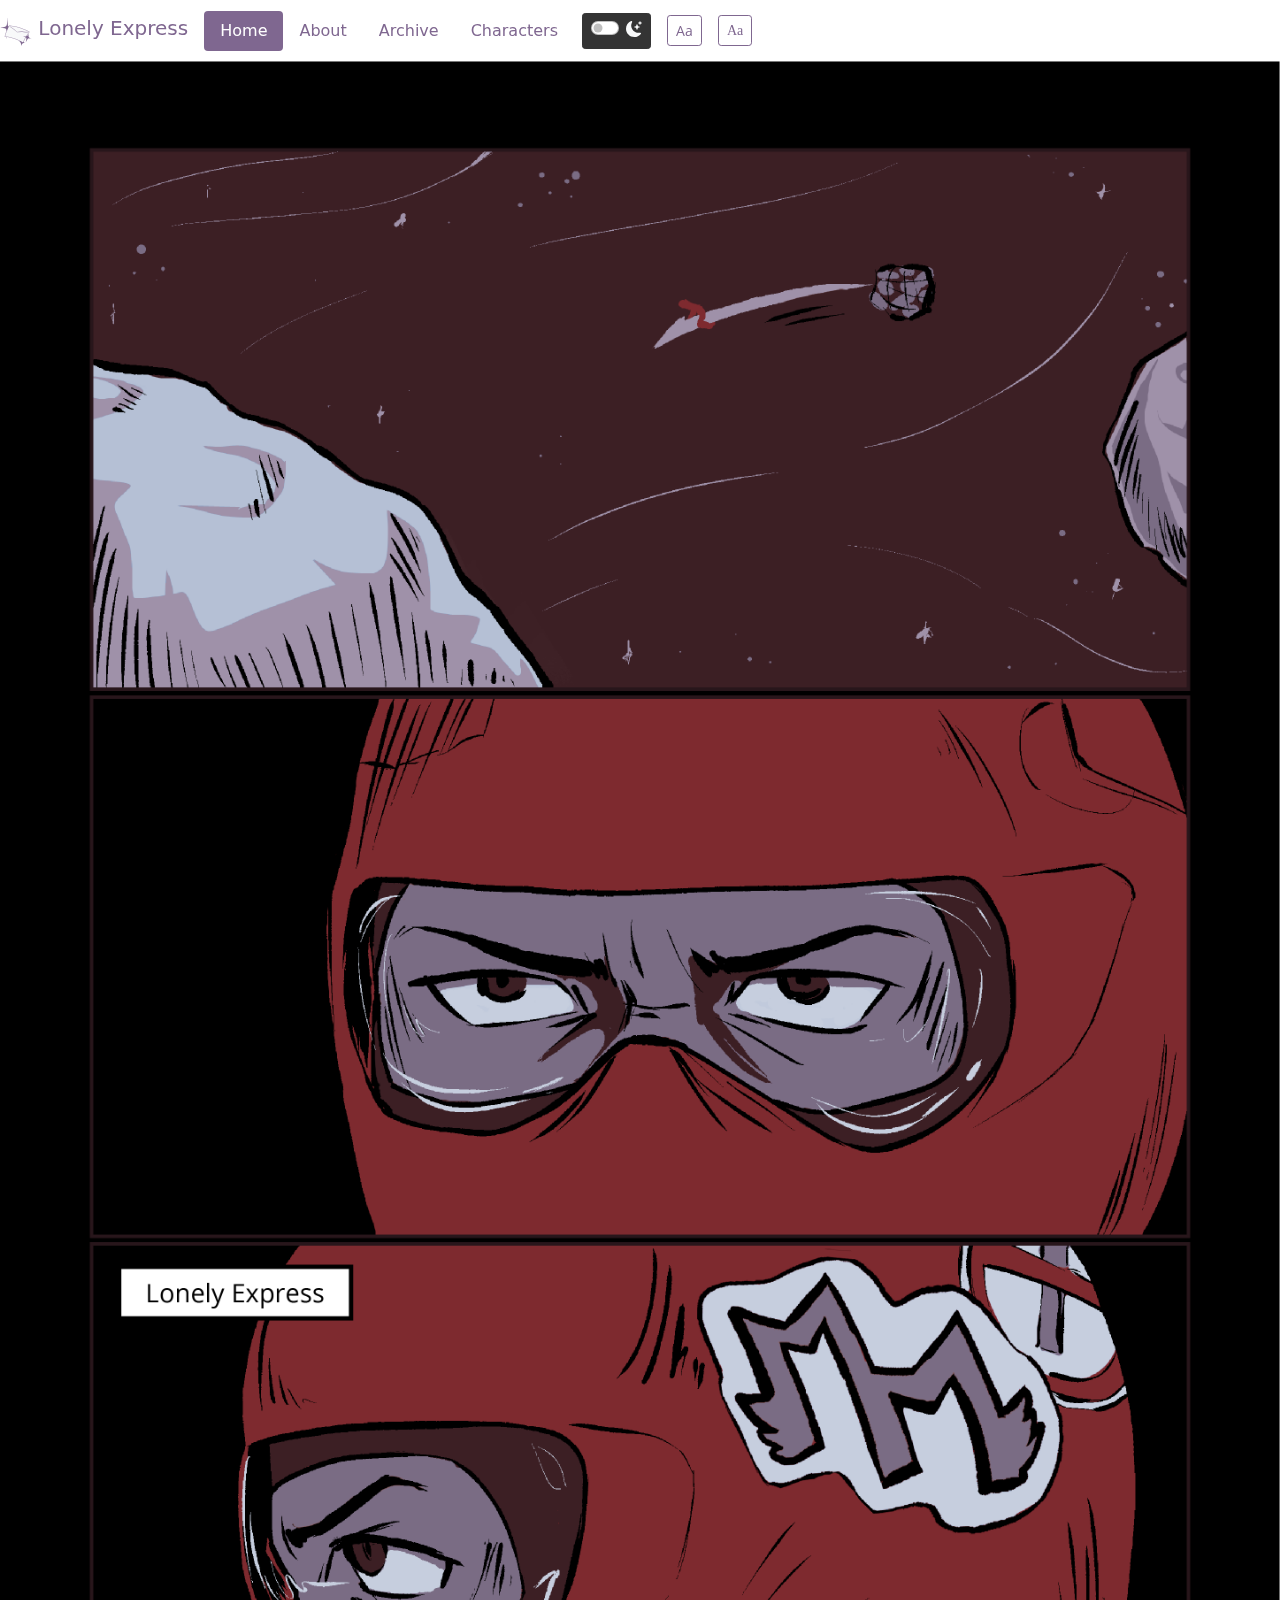
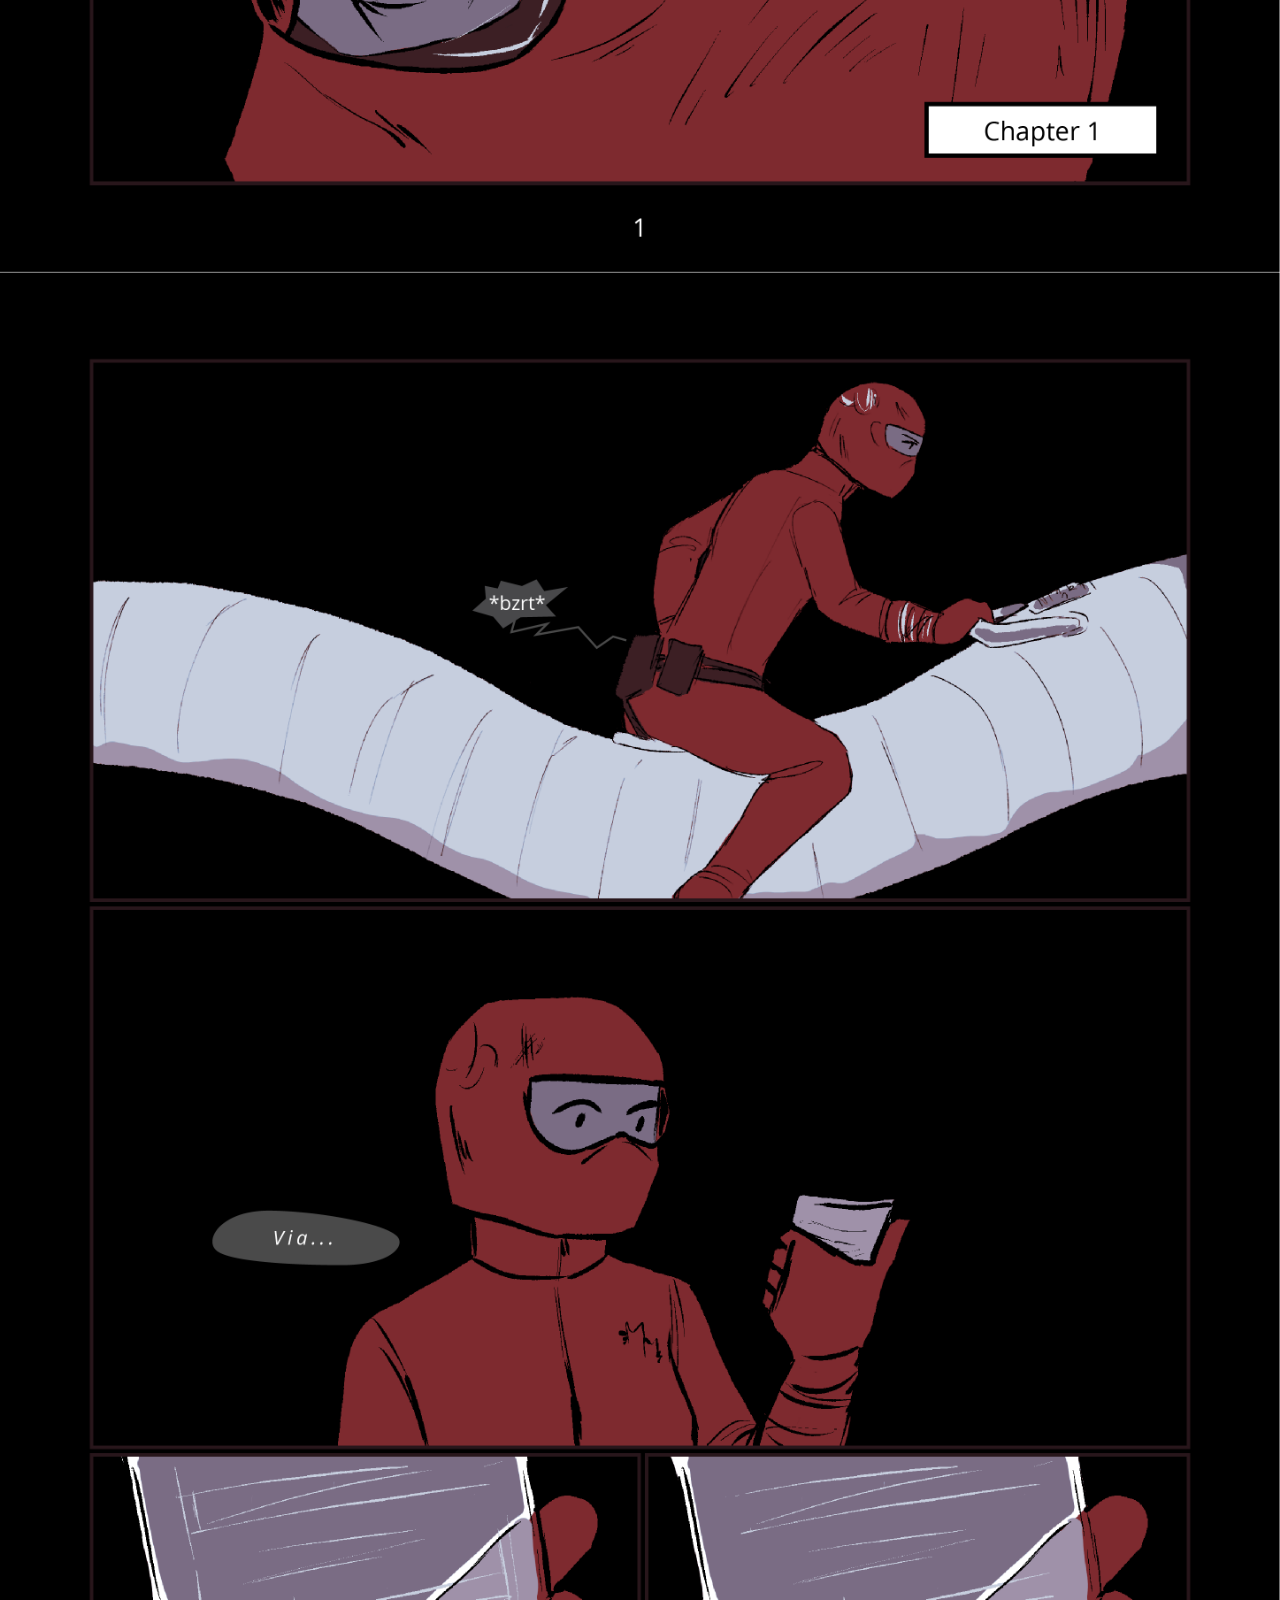
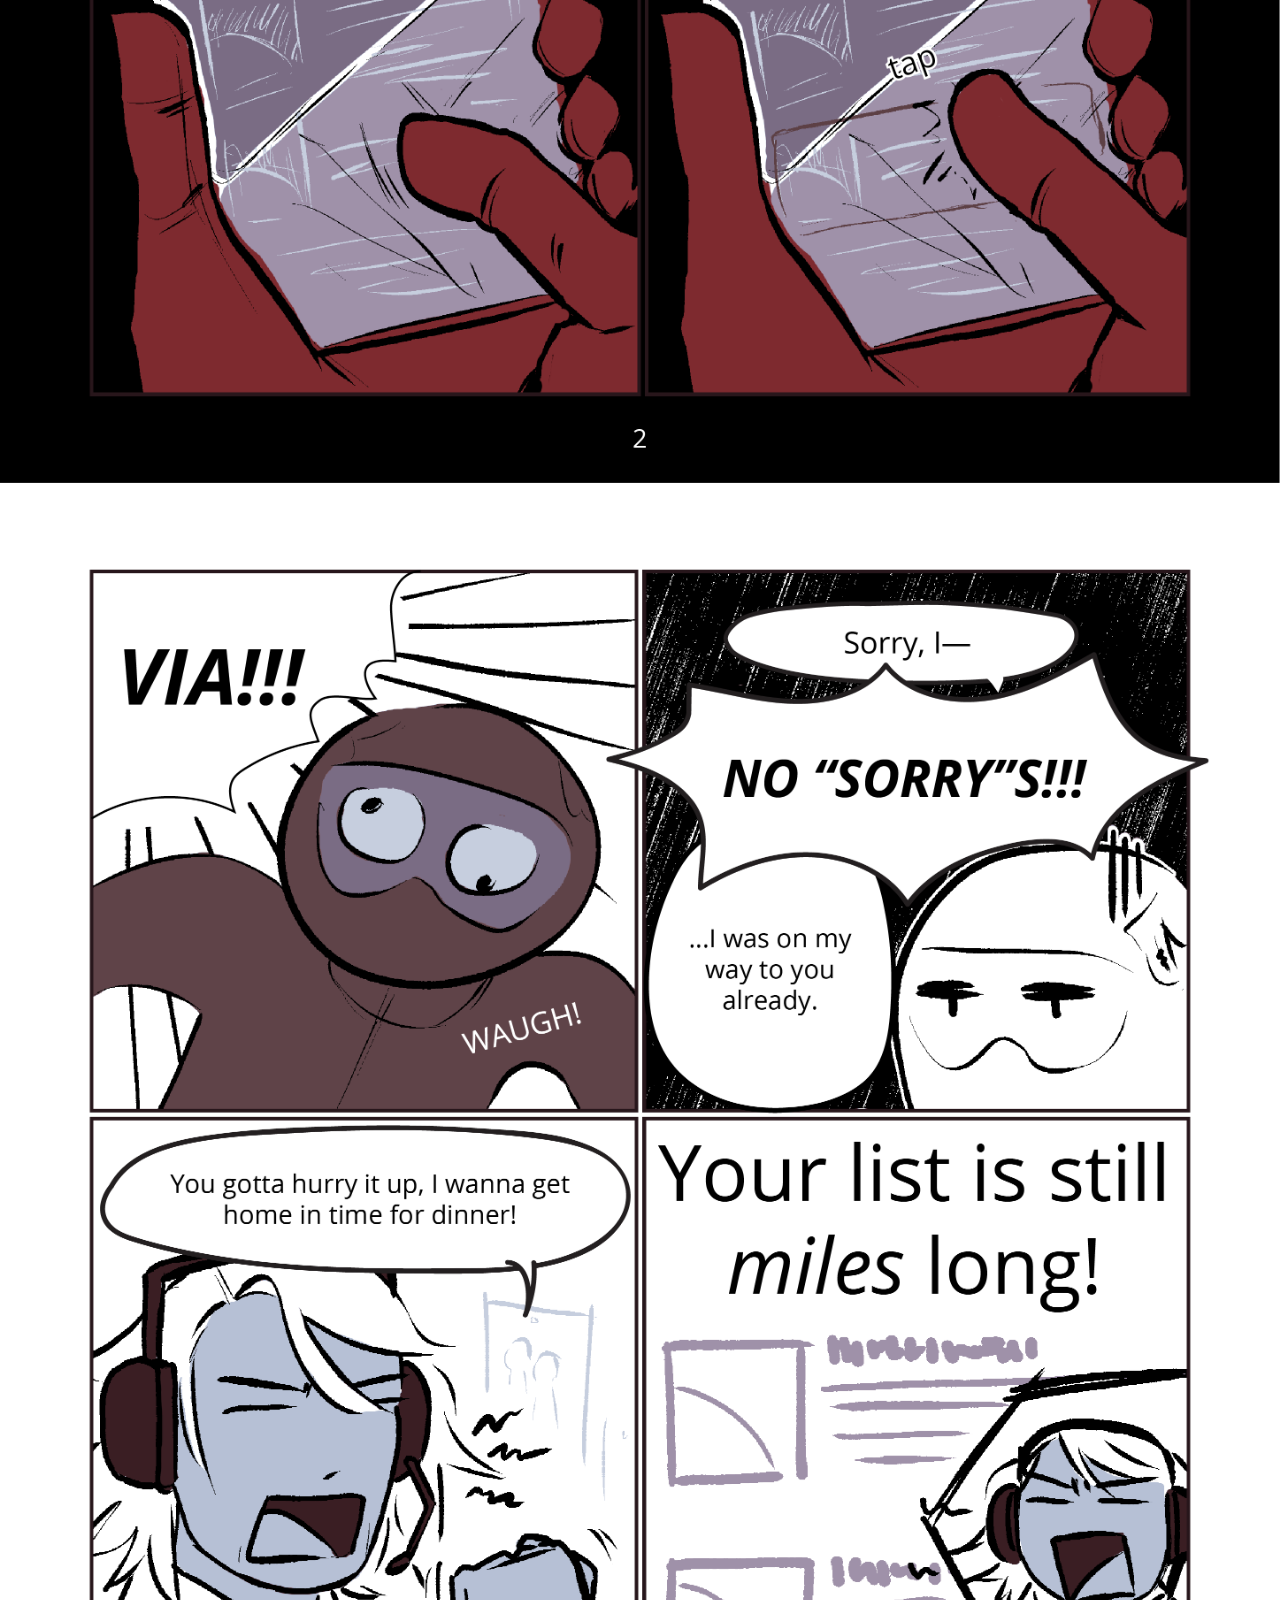
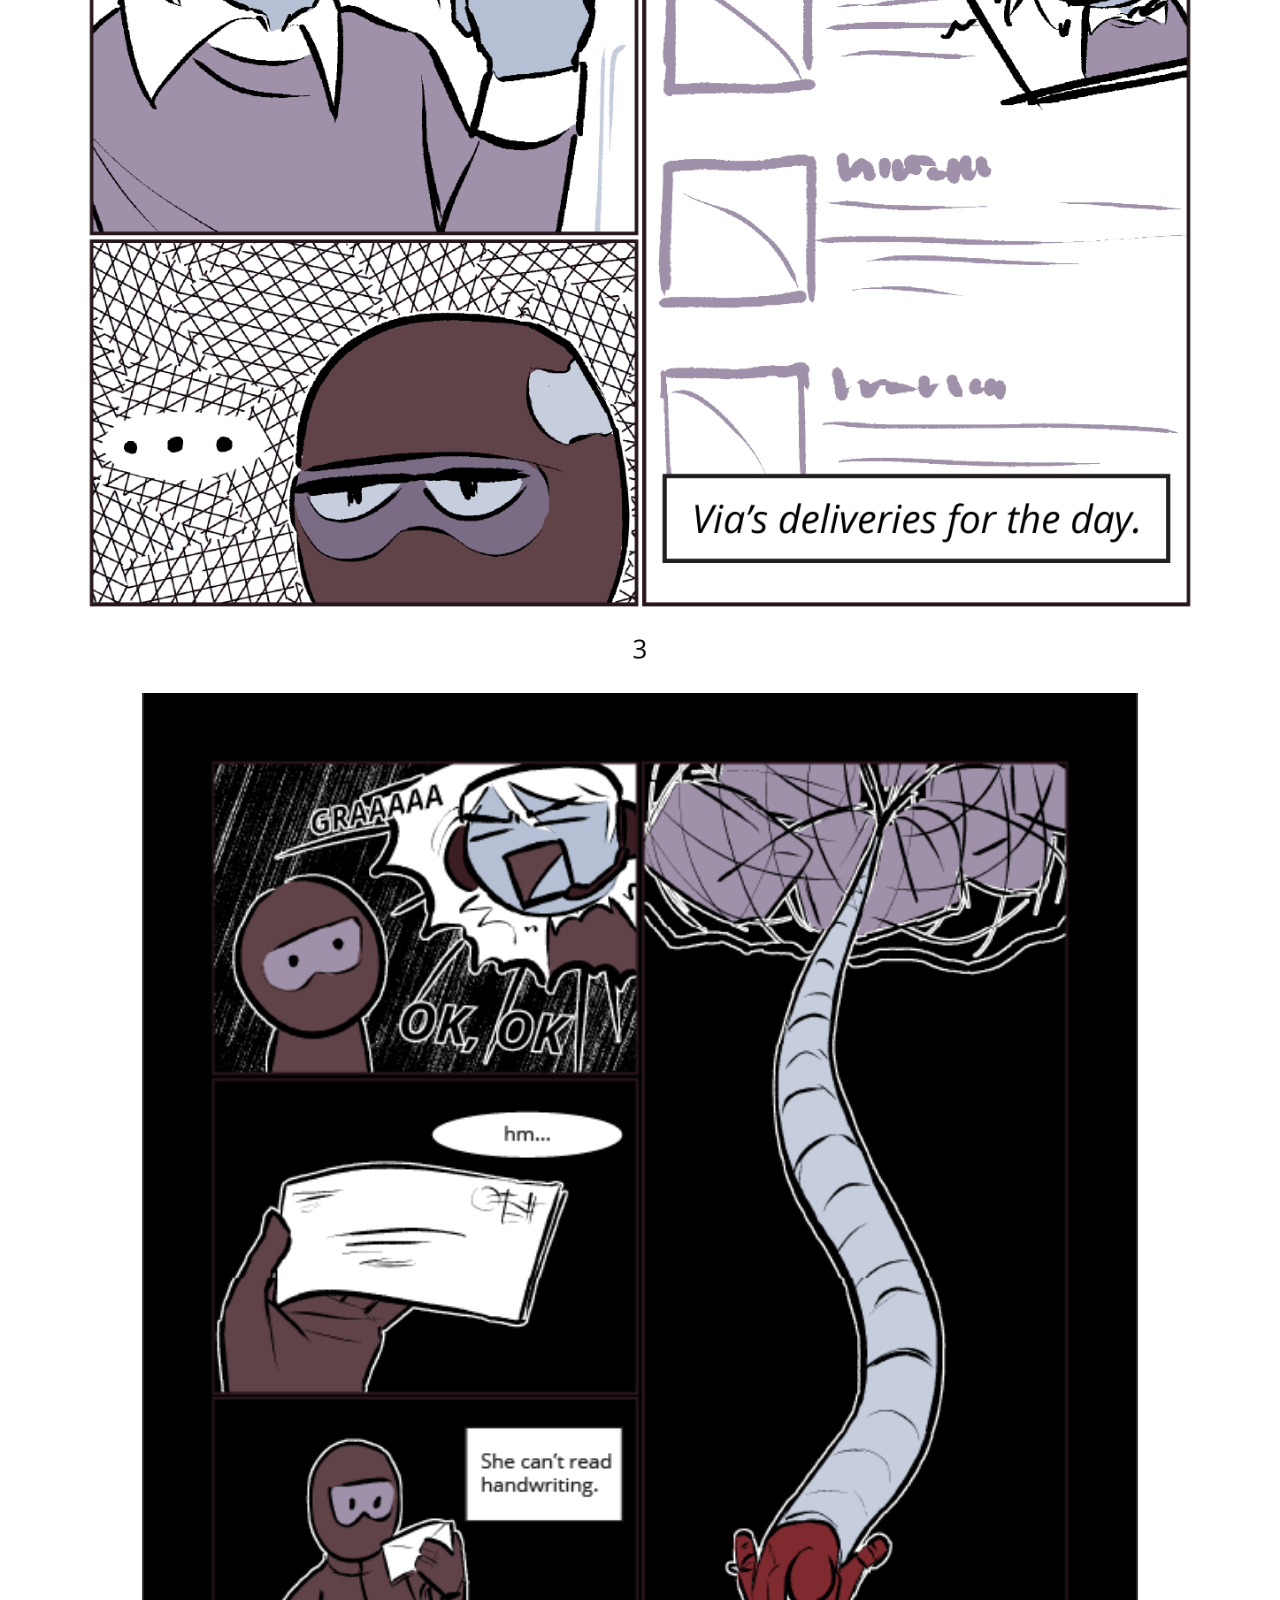
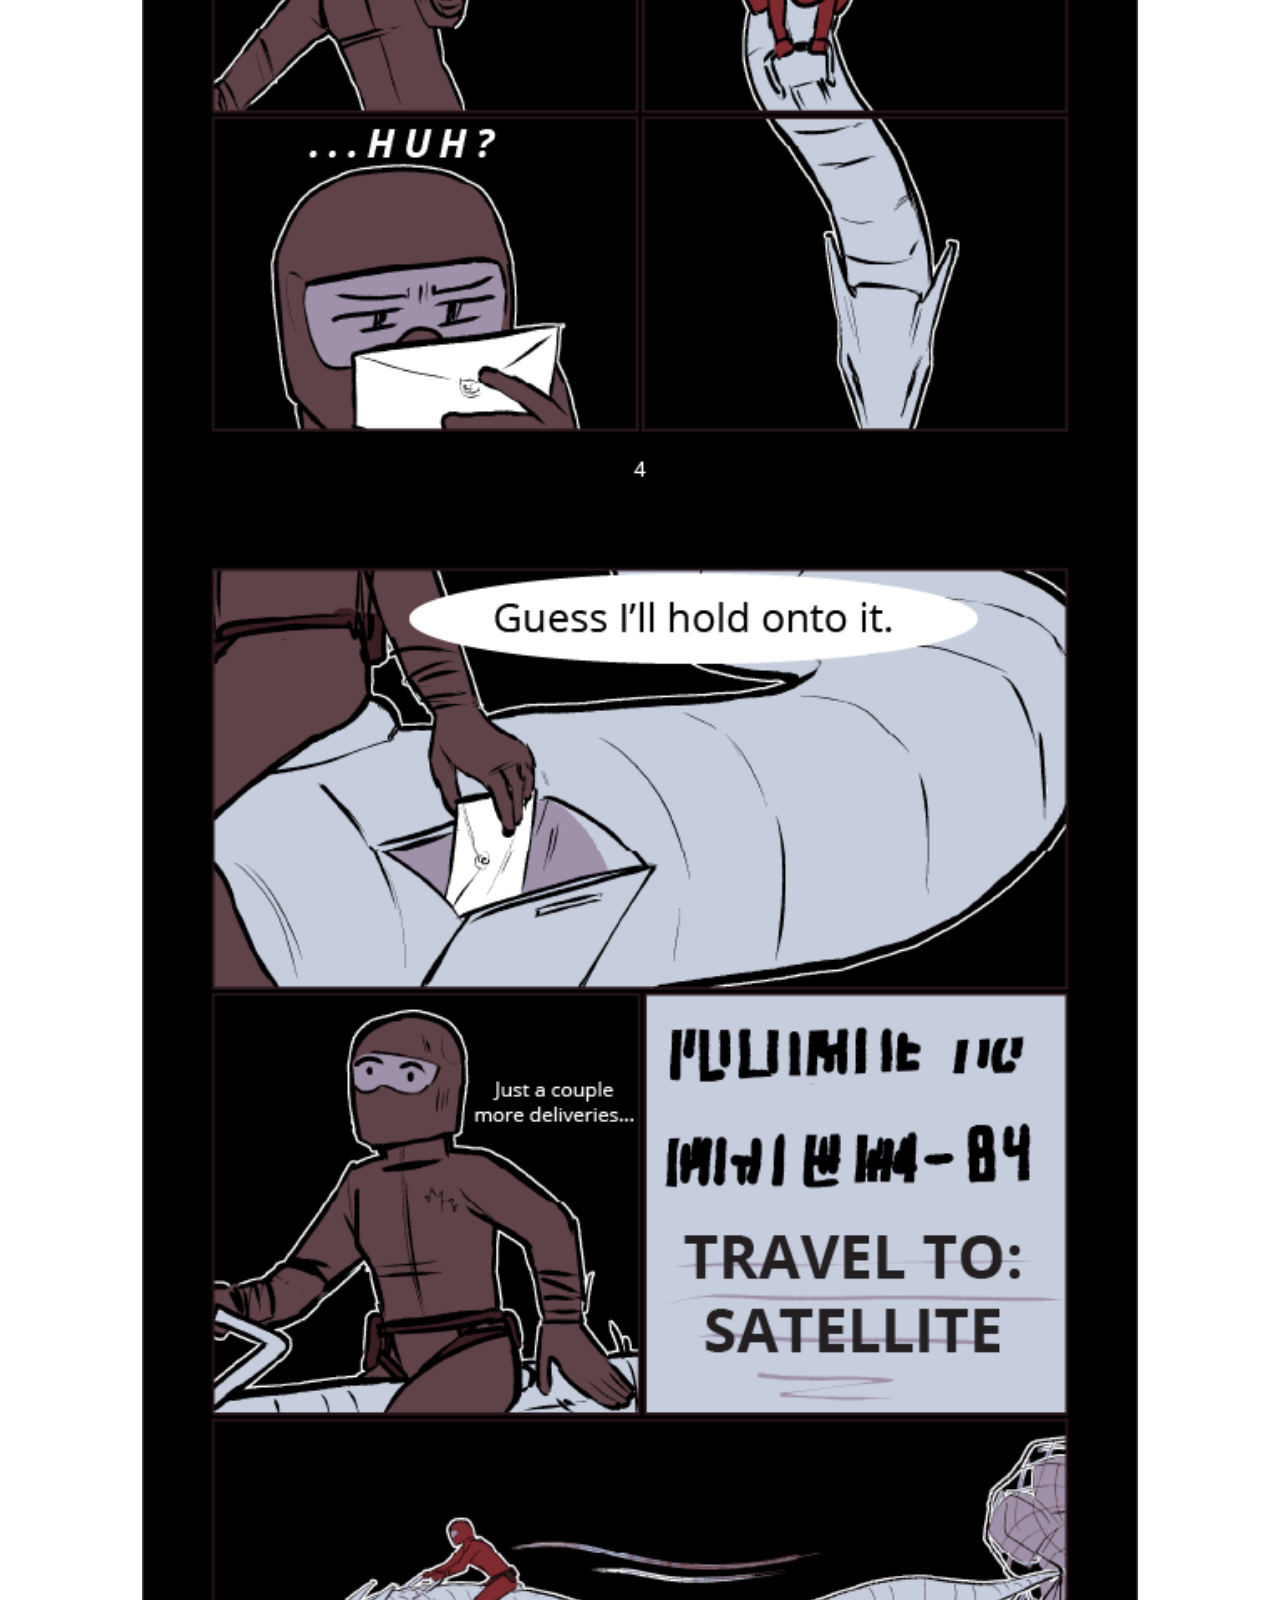
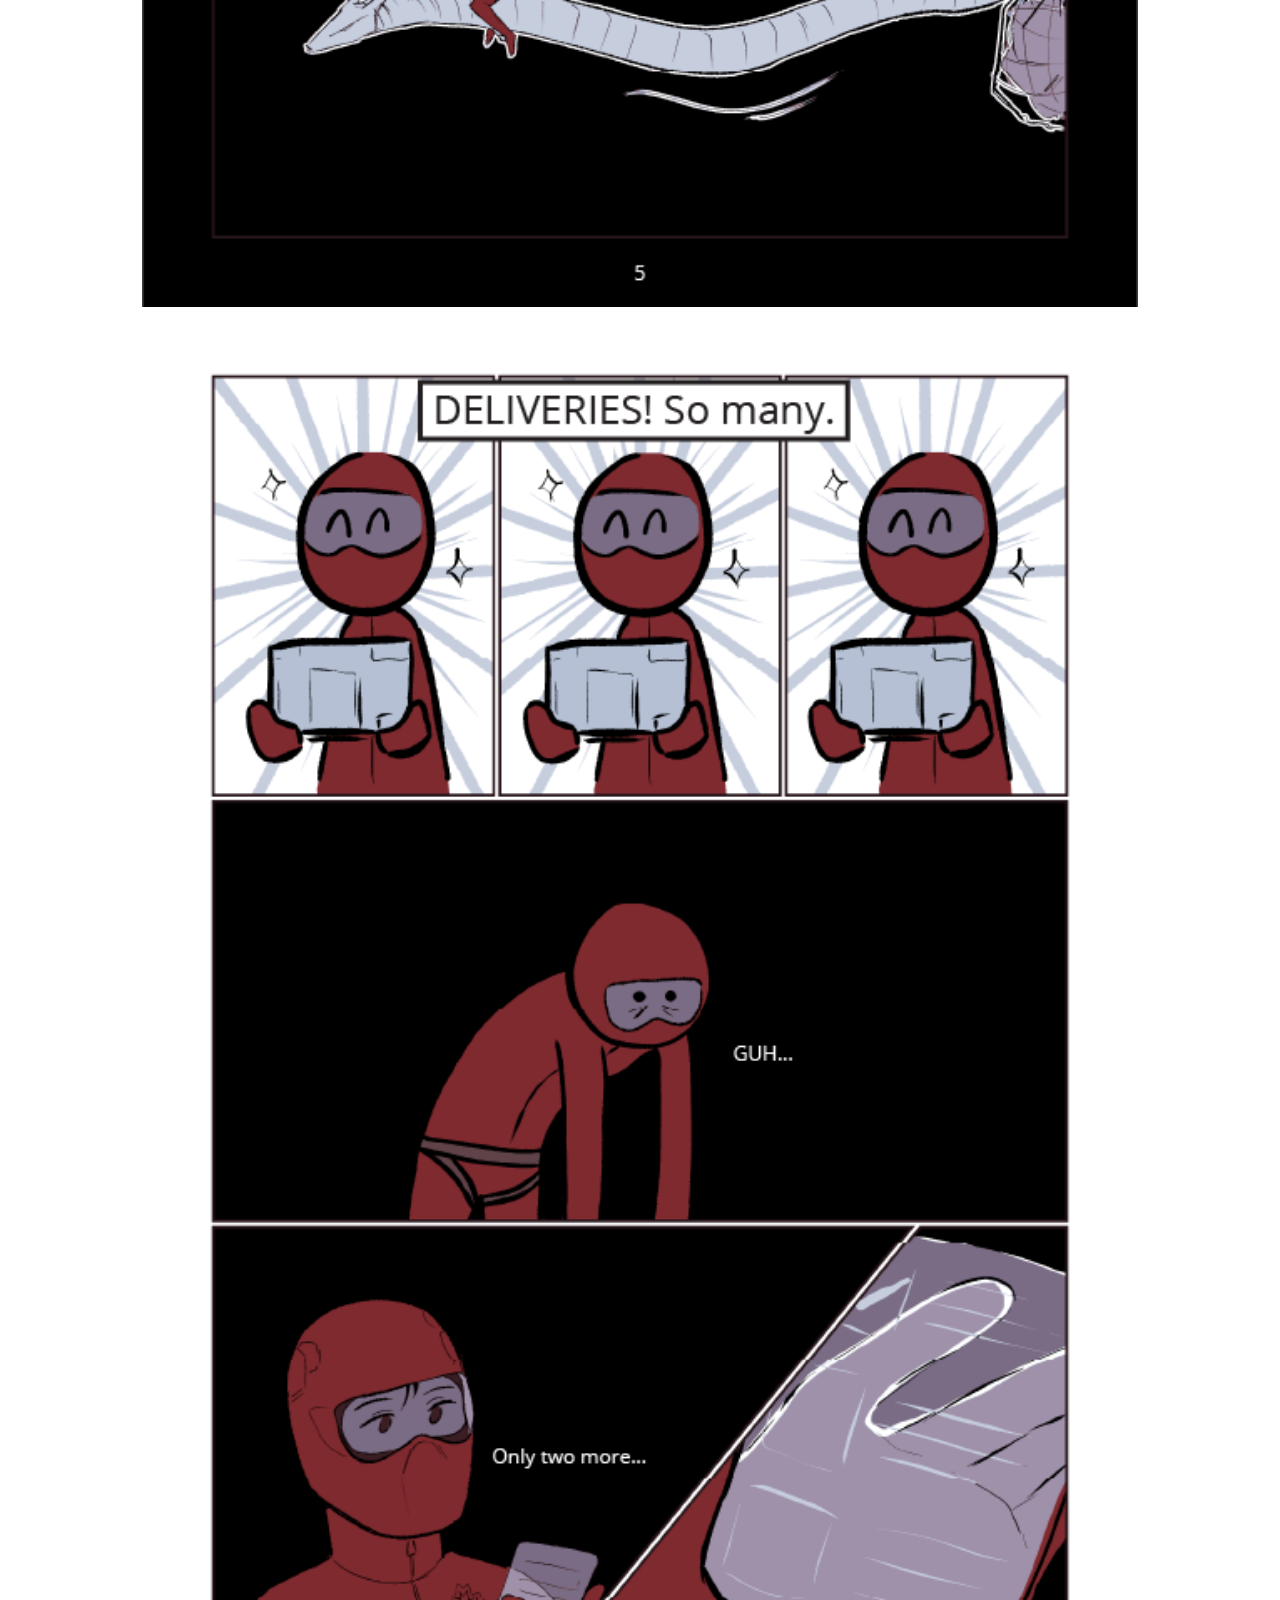
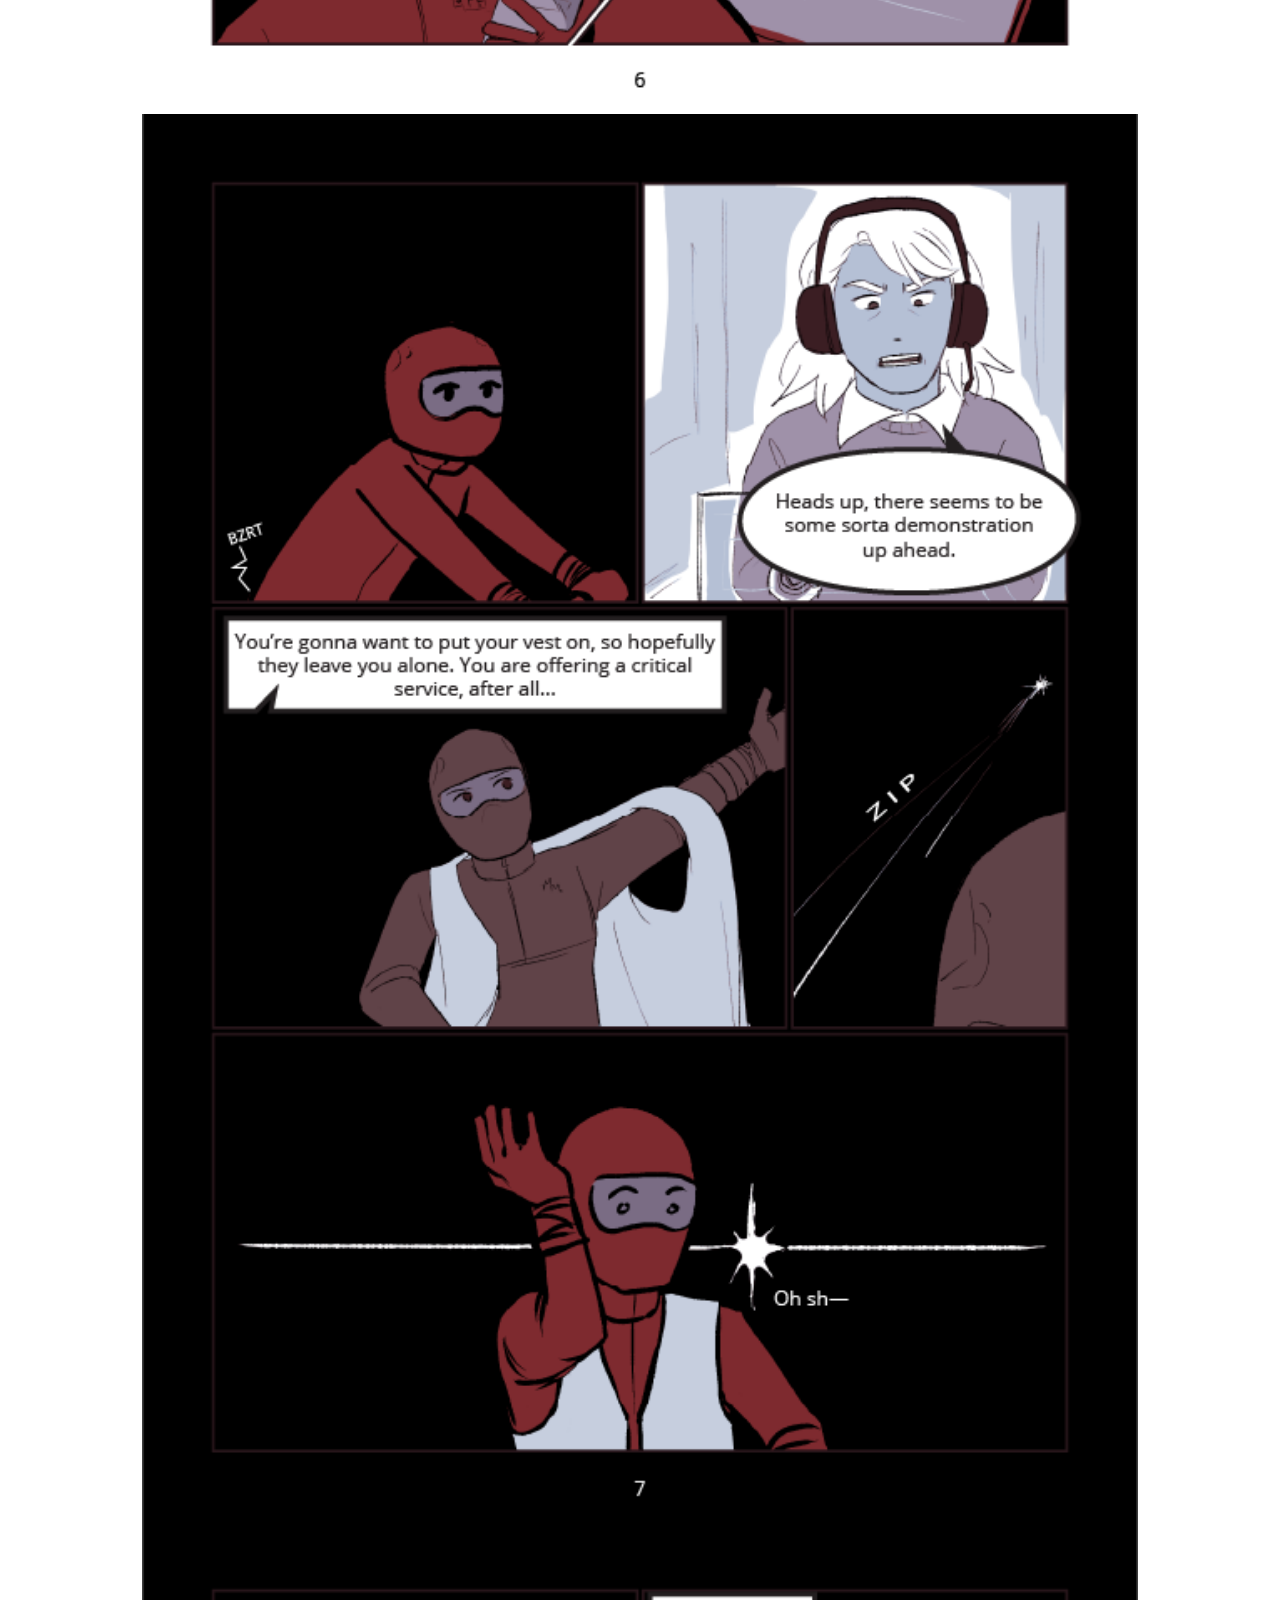
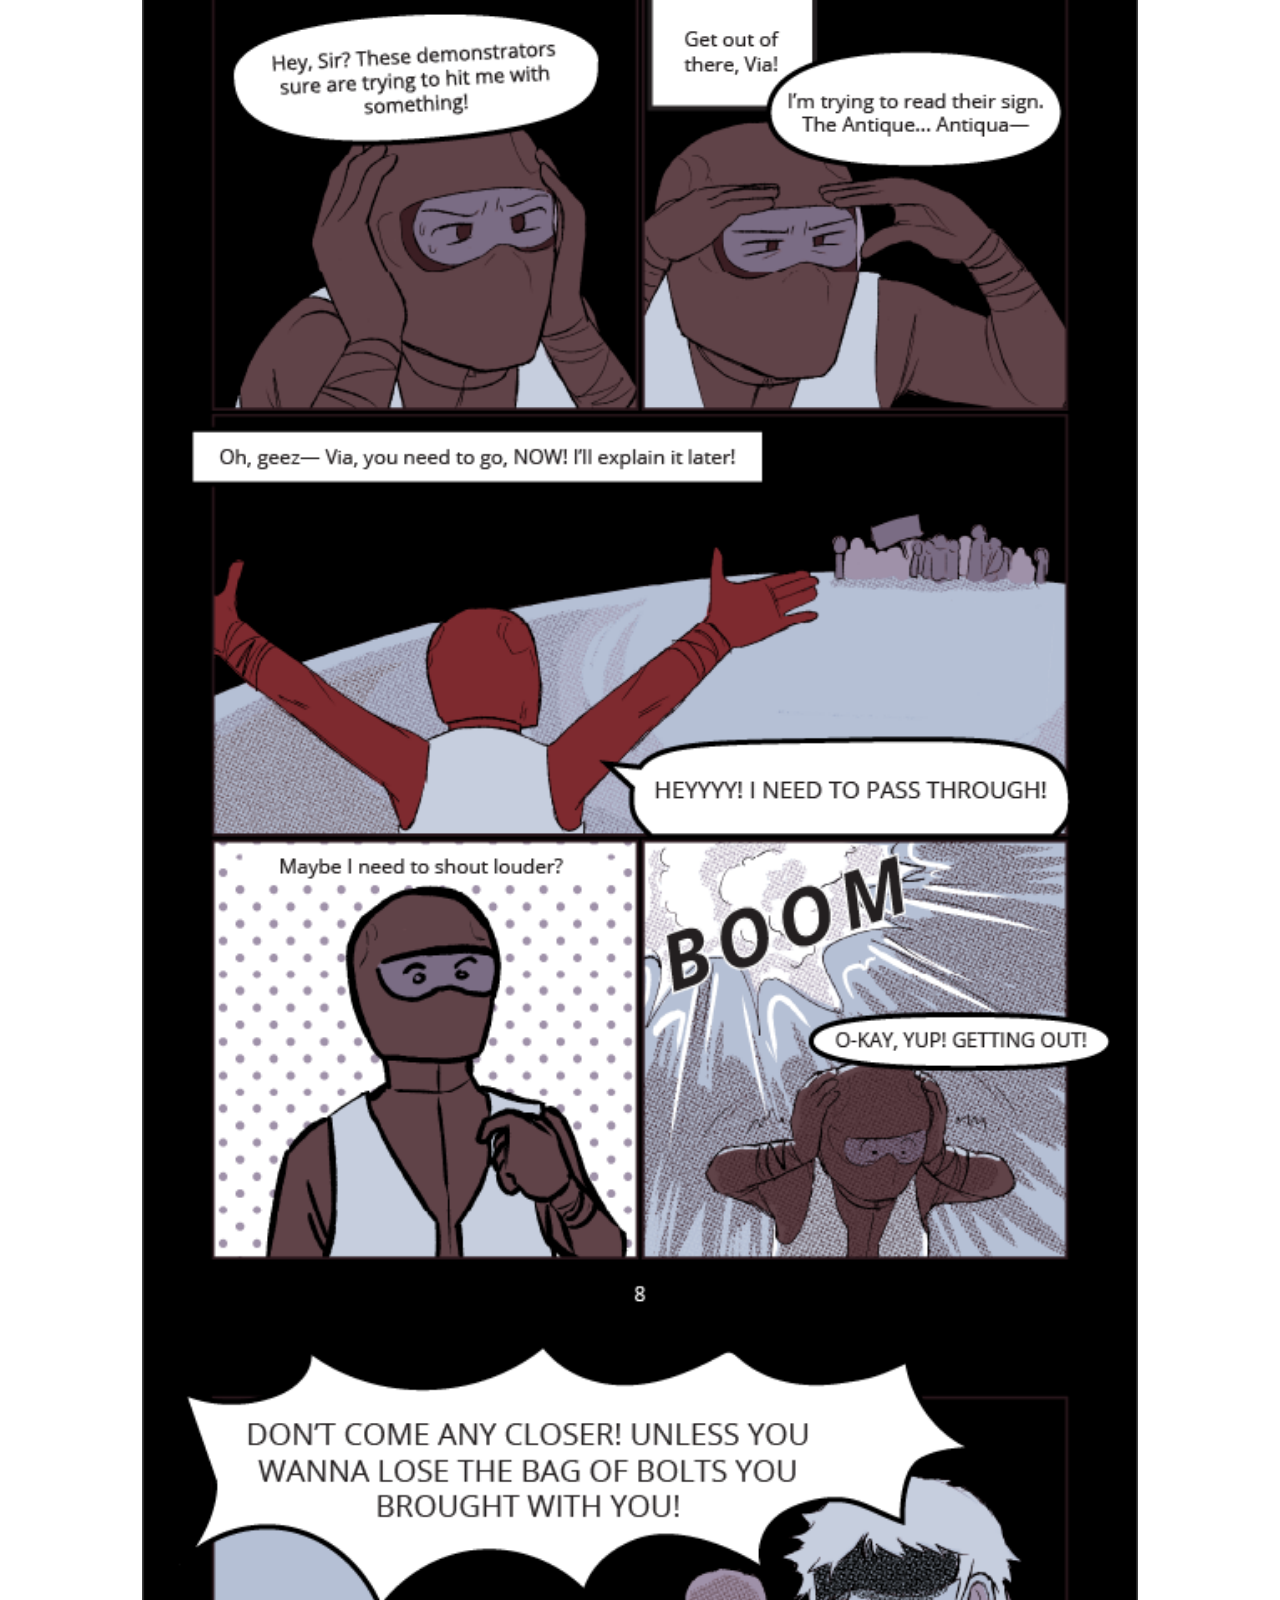
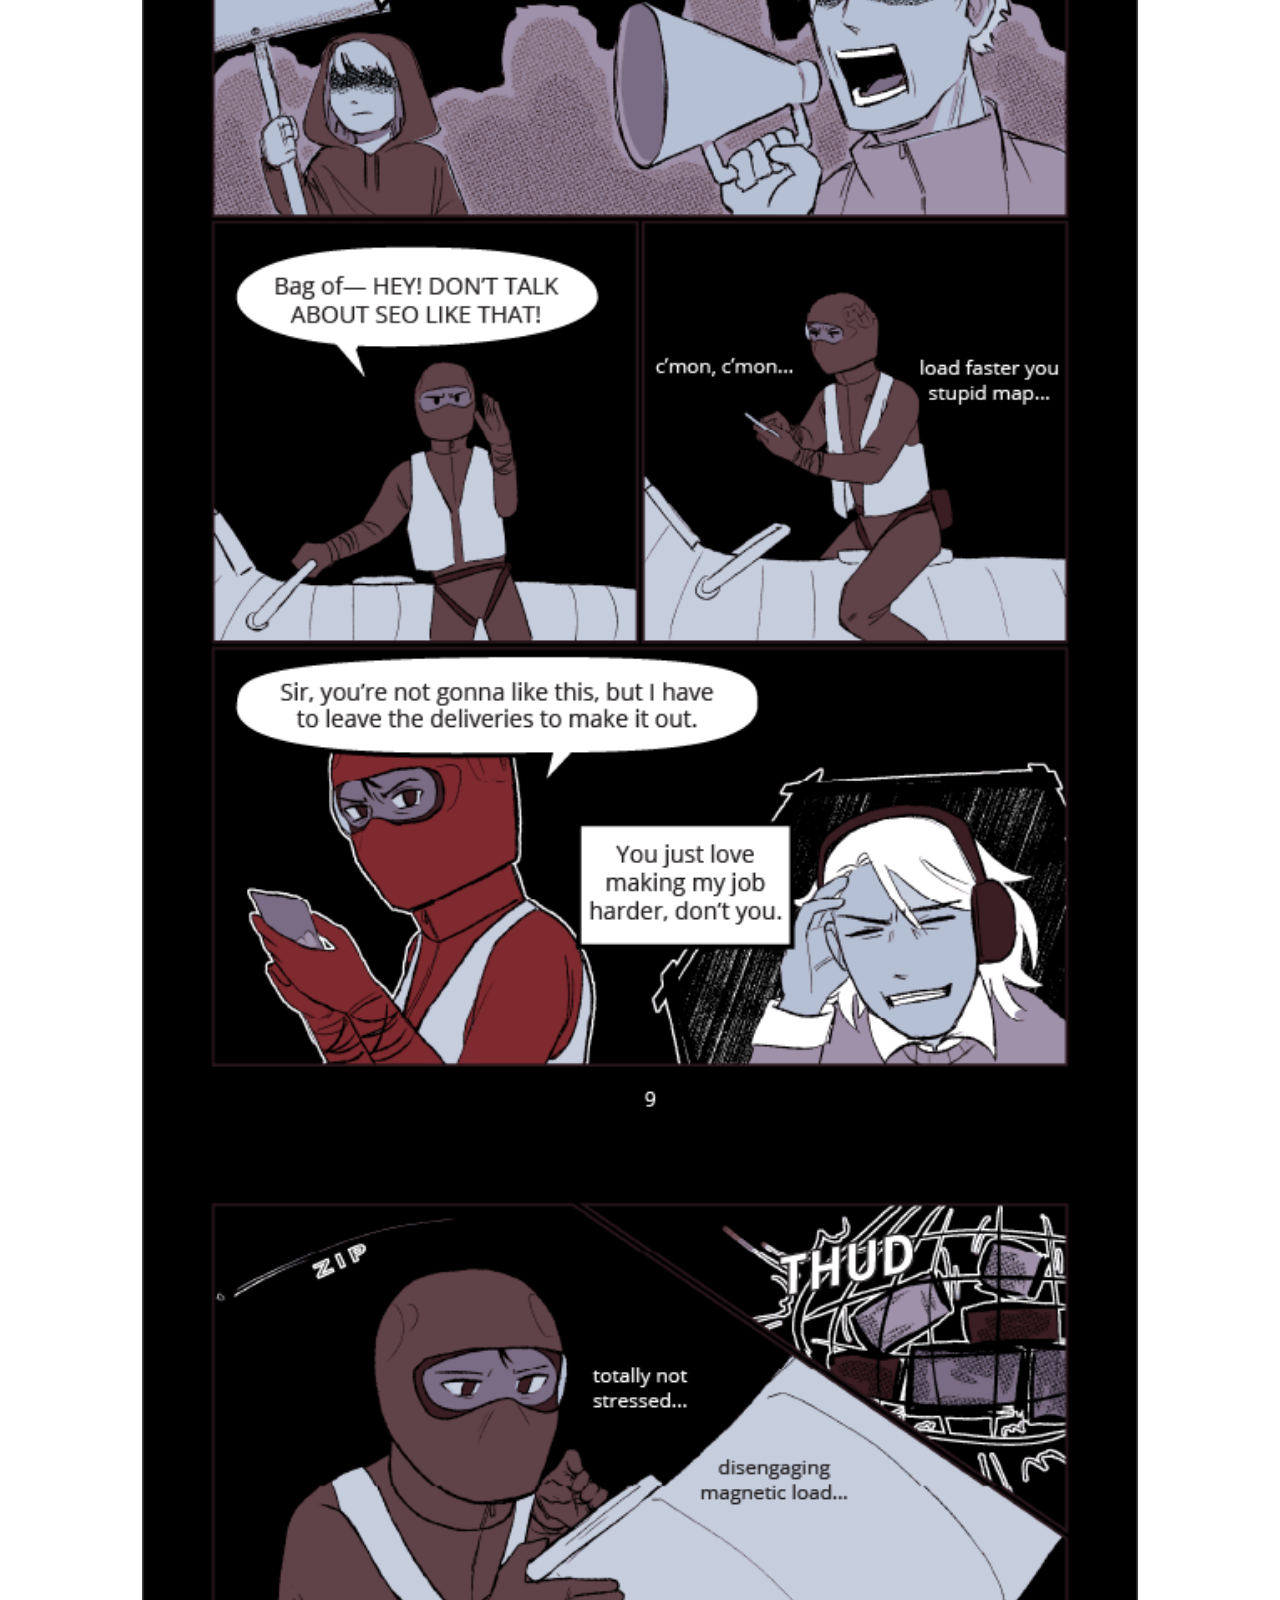
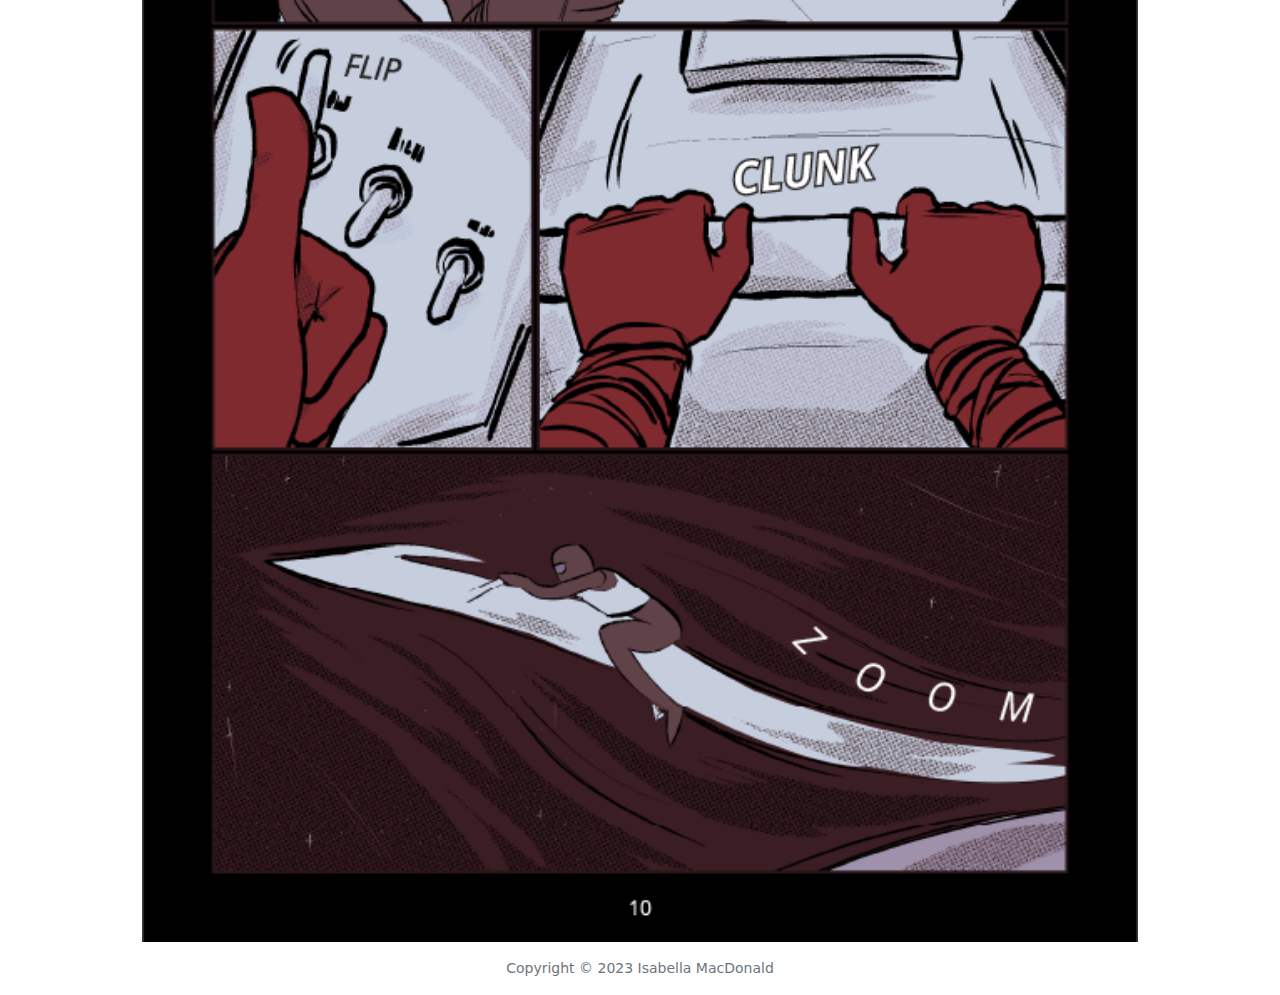
==== commit e35863e5: "image width fix until reexported" ====
--- a/index.html
+++ b/index.html
@@ -138,9 +138,10 @@
                 </section>
             </div>
             
-            <div class="row justify-content-center">
-                <div class="col-lg-9">
-                    <img src="img/pages/page4sans.png" class="img-fluid mx-auto d-block" id="4" alt="">
+            <!-- REMOVE width:996 after exporting correctly -->
+            <div class="row justify-content-center">
+                <div class="col-lg-9">
+                    <img src="img/pages/page4sans.png" width="996px" class="img-fluid mx-auto d-block" id="4" alt="">
                 </div>
             </div>
             <!-- page 4 description -->
@@ -157,7 +158,7 @@
 
             <div class="row justify-content-center">
                 <div class="col-lg-9">
-                    <img src="img/pages/page5sans.png" class="img-fluid mx-auto d-block" id="5" alt="">
+                    <img src="img/pages/page5sans.png" width="996px" class="img-fluid mx-auto d-block" id="5" alt="">
                 </div>
             </div>
             <!-- page 5 description -->
@@ -171,7 +172,7 @@
             </div>
             <div class="row justify-content-center">
                 <div class="col-lg-9">
-                    <img src="img/pages/page6sans.png" class="img-fluid mx-auto d-block" id="6" alt="">
+                    <img src="img/pages/page6sans.png" width="996px" class="img-fluid mx-auto d-block" id="6" alt="">
                 </div>
             </div>
             <!-- page 6 description -->
@@ -185,7 +186,7 @@
             </div>
             <div class="row justify-content-center">
                 <div class="col-lg-9">
-                    <img src="img/pages/page7sans.png" class="img-fluid mx-auto d-block" id="7" alt="">
+                    <img src="img/pages/page7sans.png" width="996px" class="img-fluid mx-auto d-block" id="7" alt="">
                 </div>
             </div>
             <!-- page 7 description -->
@@ -200,7 +201,7 @@
             </div>
             <div class="row justify-content-center">
                 <div class="col-lg-9">
-                    <img src="img/pages/page8sans.png" class="img-fluid mx-auto d-block" id="8" alt="">
+                    <img src="img/pages/page8sans.png" width="996px" class="img-fluid mx-auto d-block" id="8" alt="">
                 </div>
             </div>
             <!-- page 8 description -->
@@ -215,7 +216,7 @@
             </div>
             <div class="row justify-content-center">
                 <div class="col-lg-9">
-                    <img src="img/pages/page9sans.png" class="img-fluid mx-auto d-block" id="9" alt="">
+                    <img src="img/pages/page9sans.png" width="996px" class="img-fluid mx-auto d-block" id="9" alt="">
                 </div>
             </div>
             <!-- page 9 description -->
@@ -230,7 +231,7 @@
             </div>
             <div class="row justify-content-center">
                 <div class="col-lg-9">
-                    <img src="img/pages/page10sans.png" class="img-fluid mx-auto d-block" id="10" alt="">
+                    <img src="img/pages/page10sans.png" width="996px" class="img-fluid mx-auto d-block" id="10" alt="">
                 </div>
             </div>
             <!-- page 10 description -->
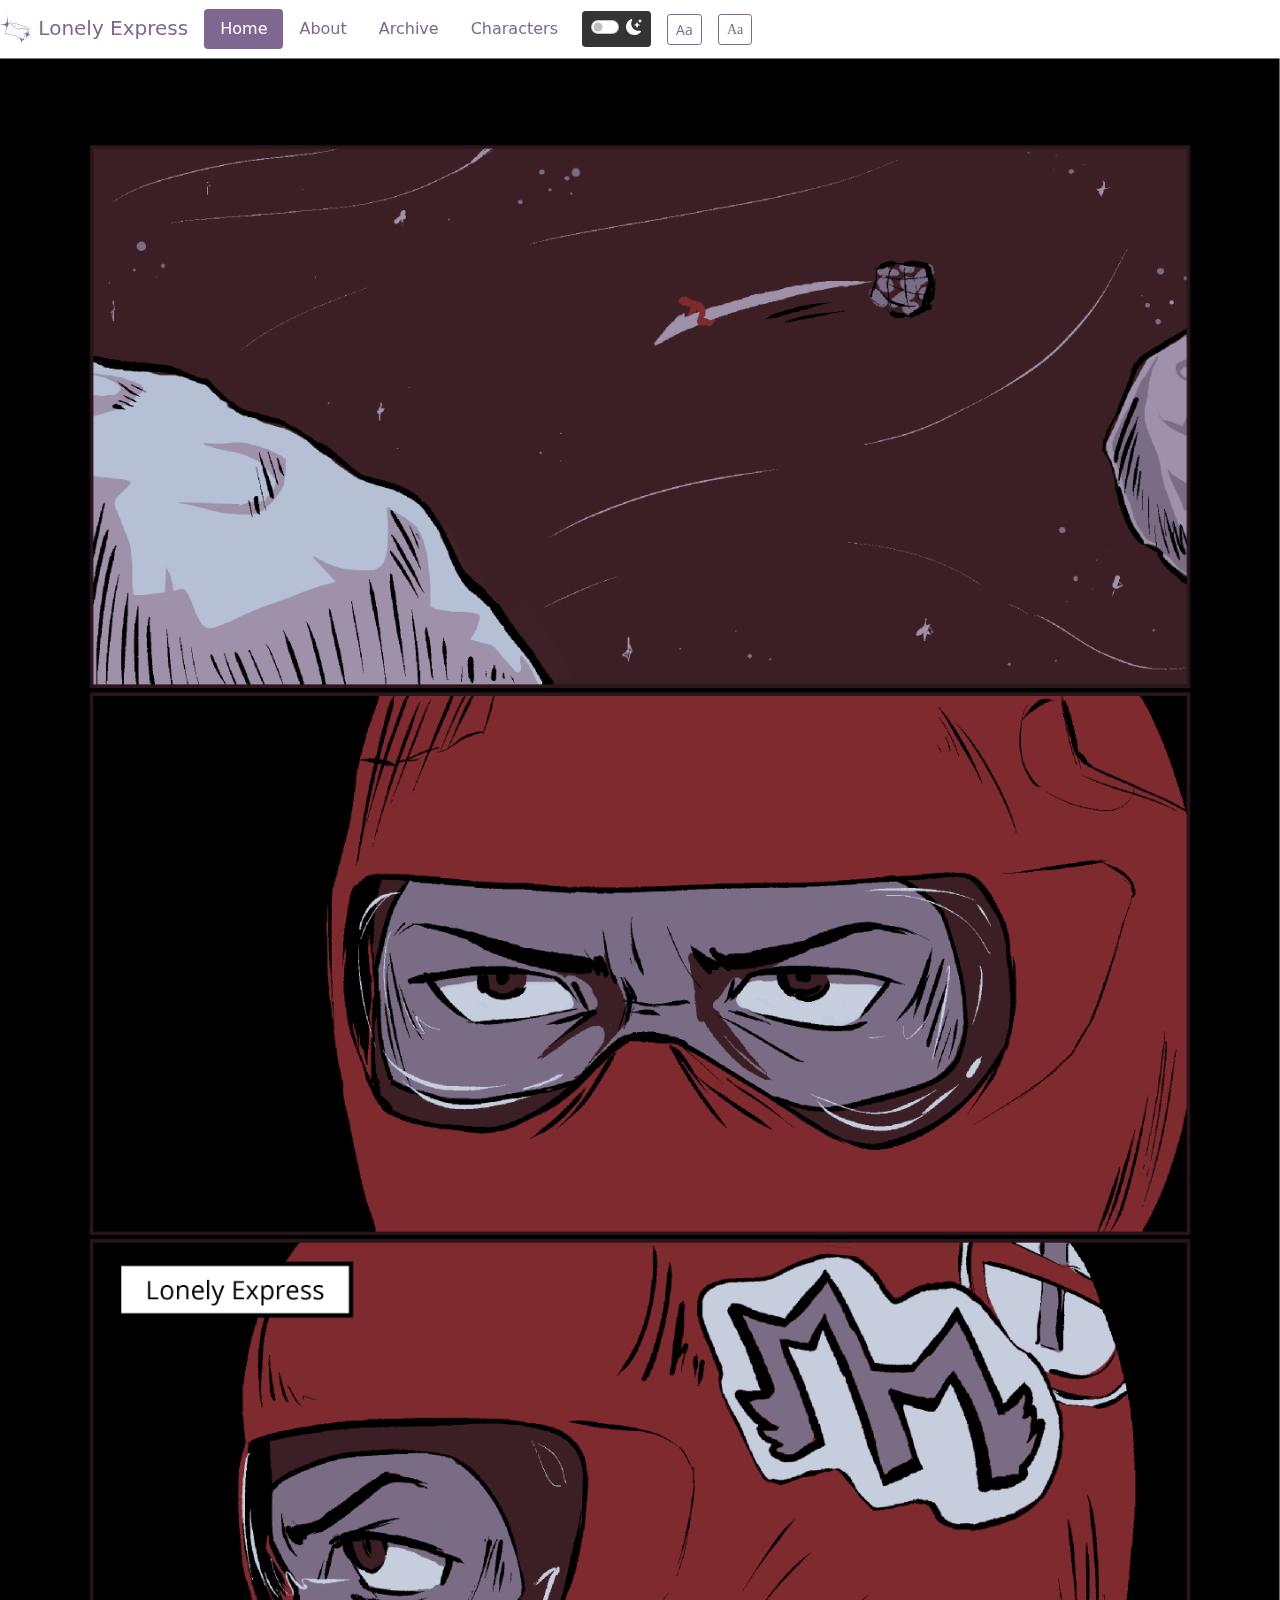
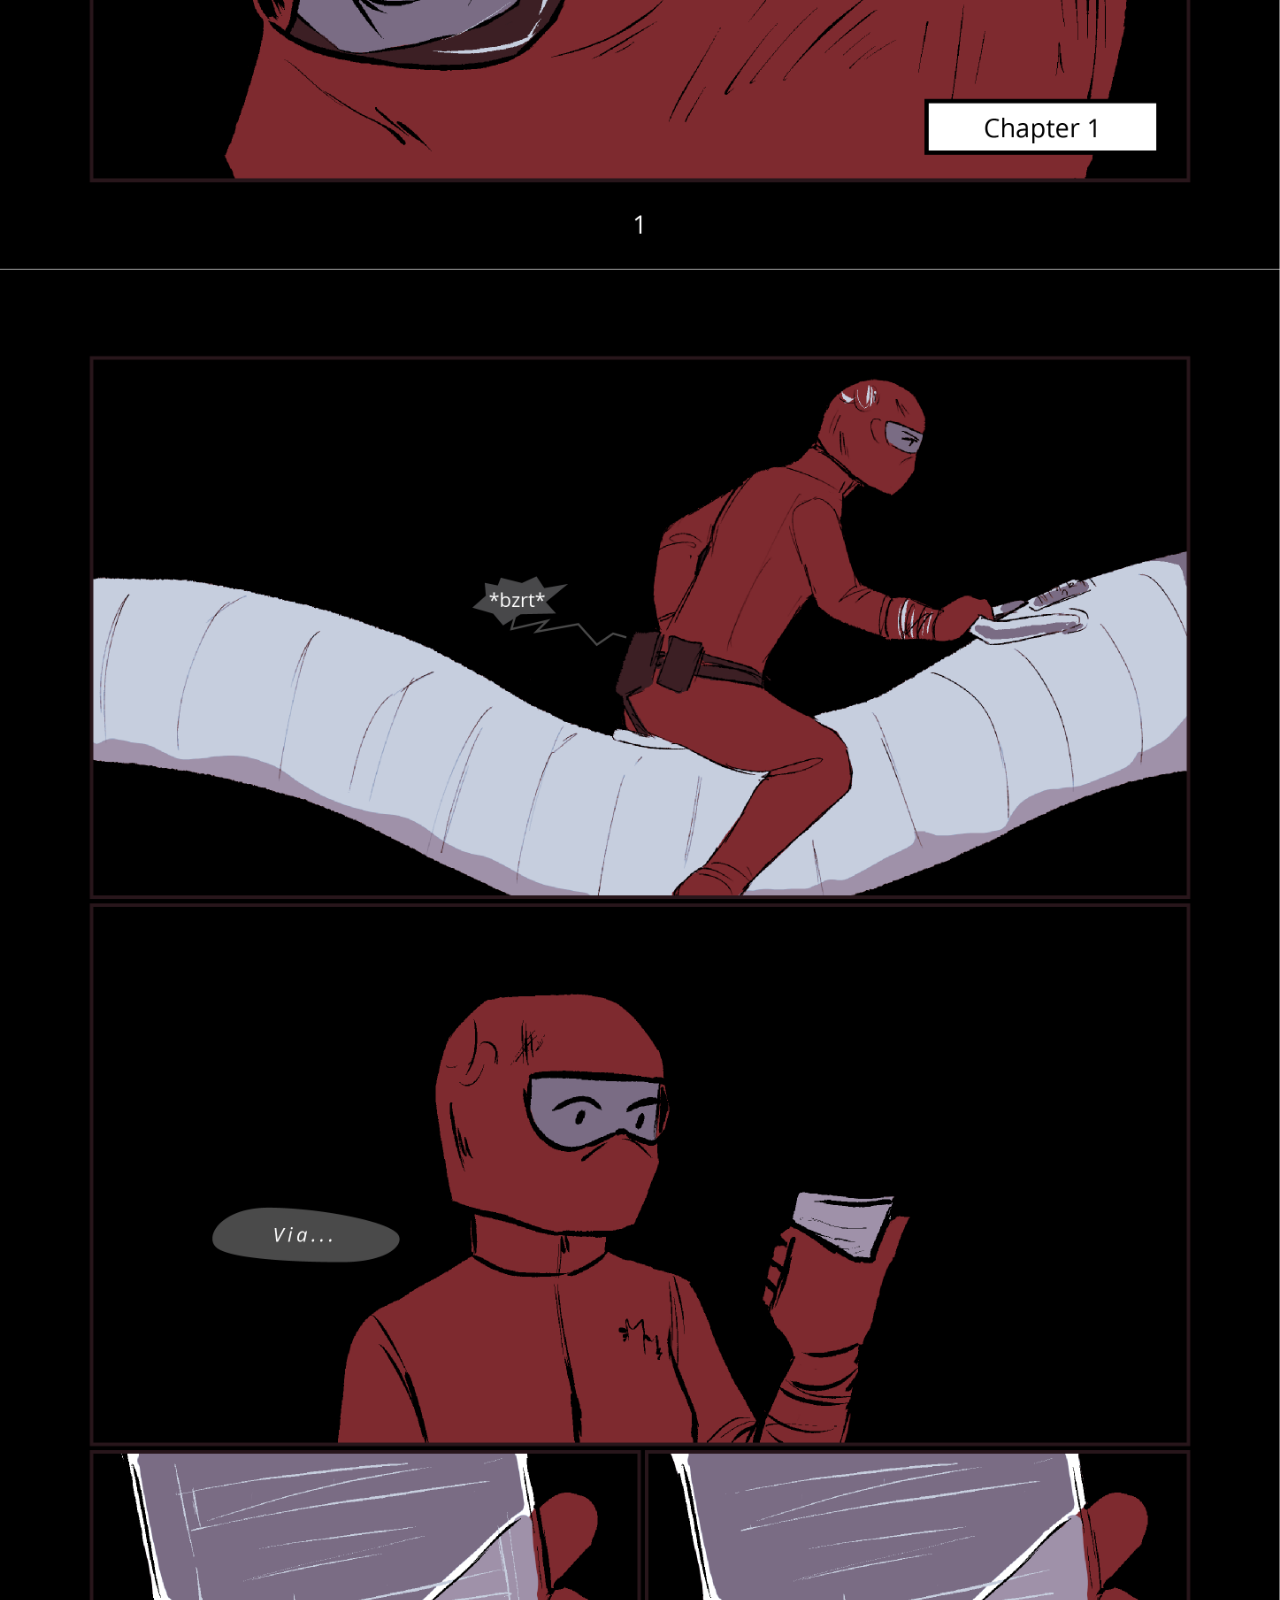
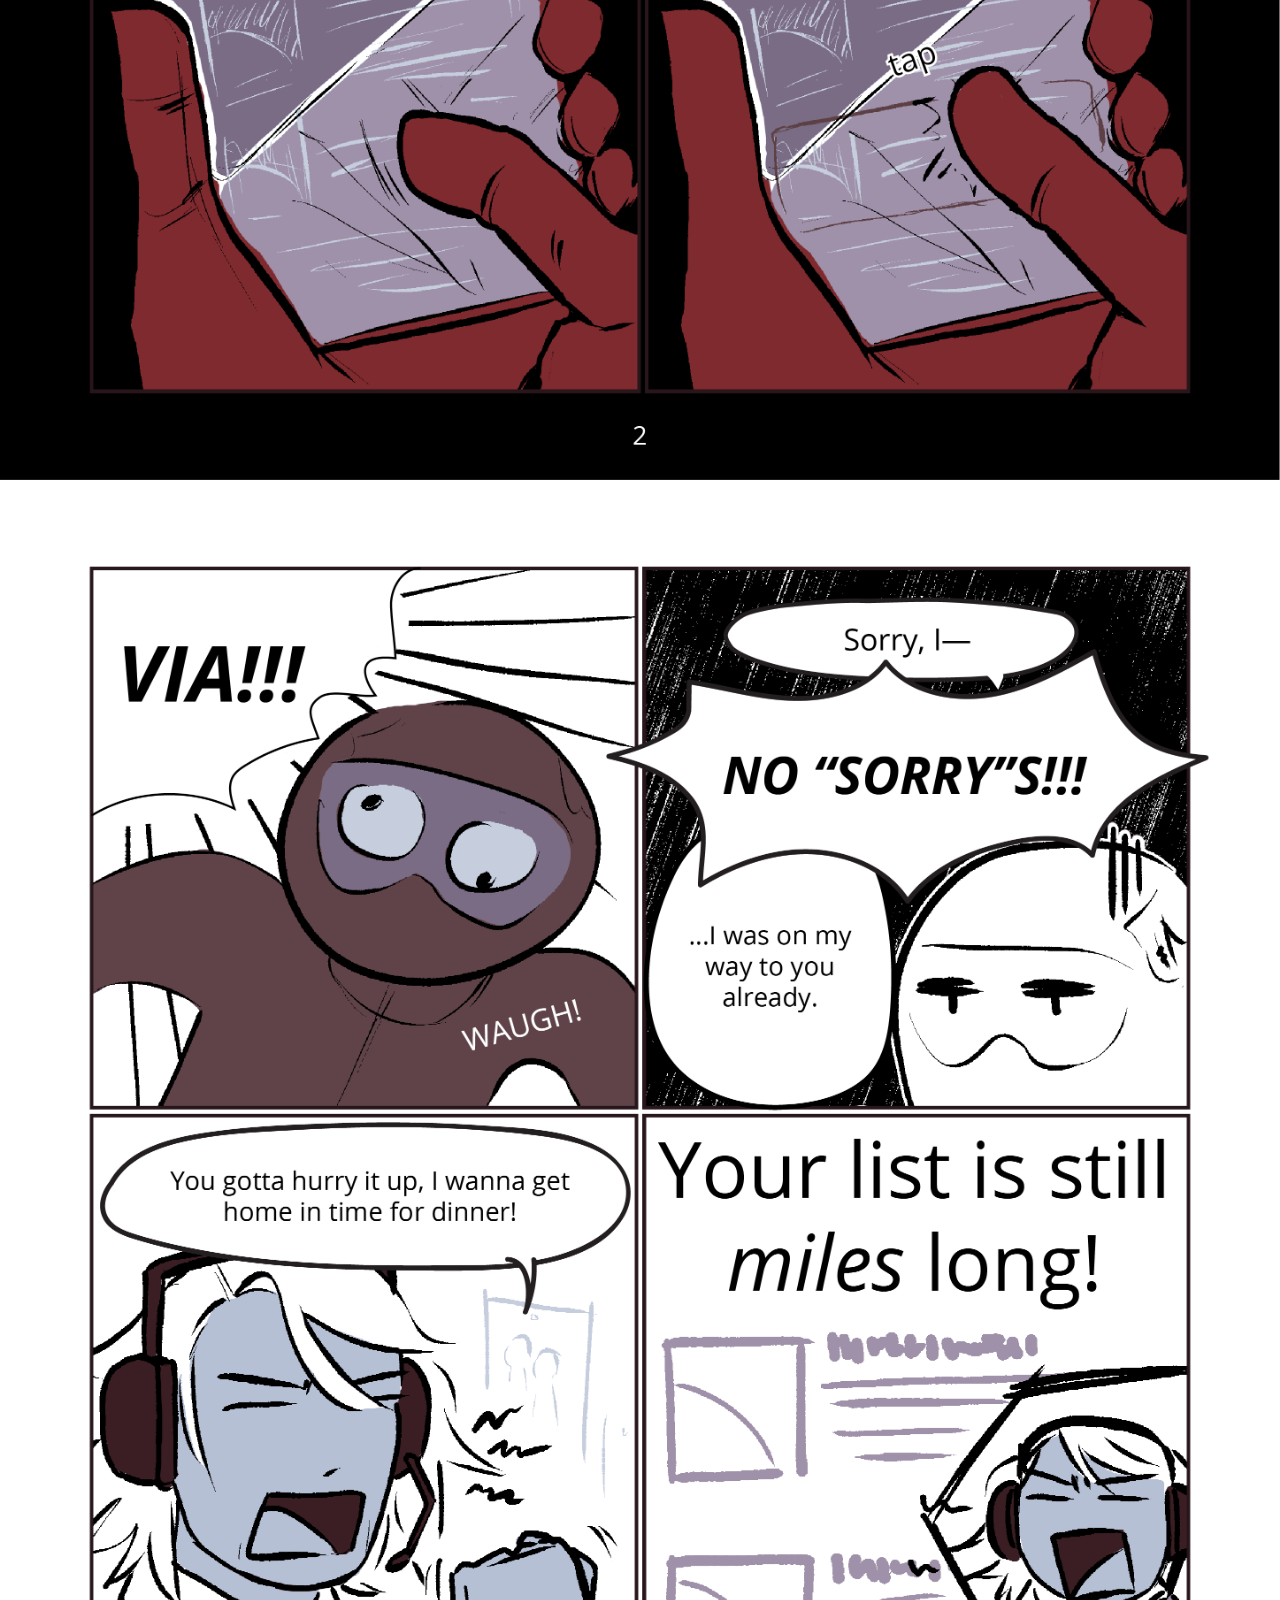
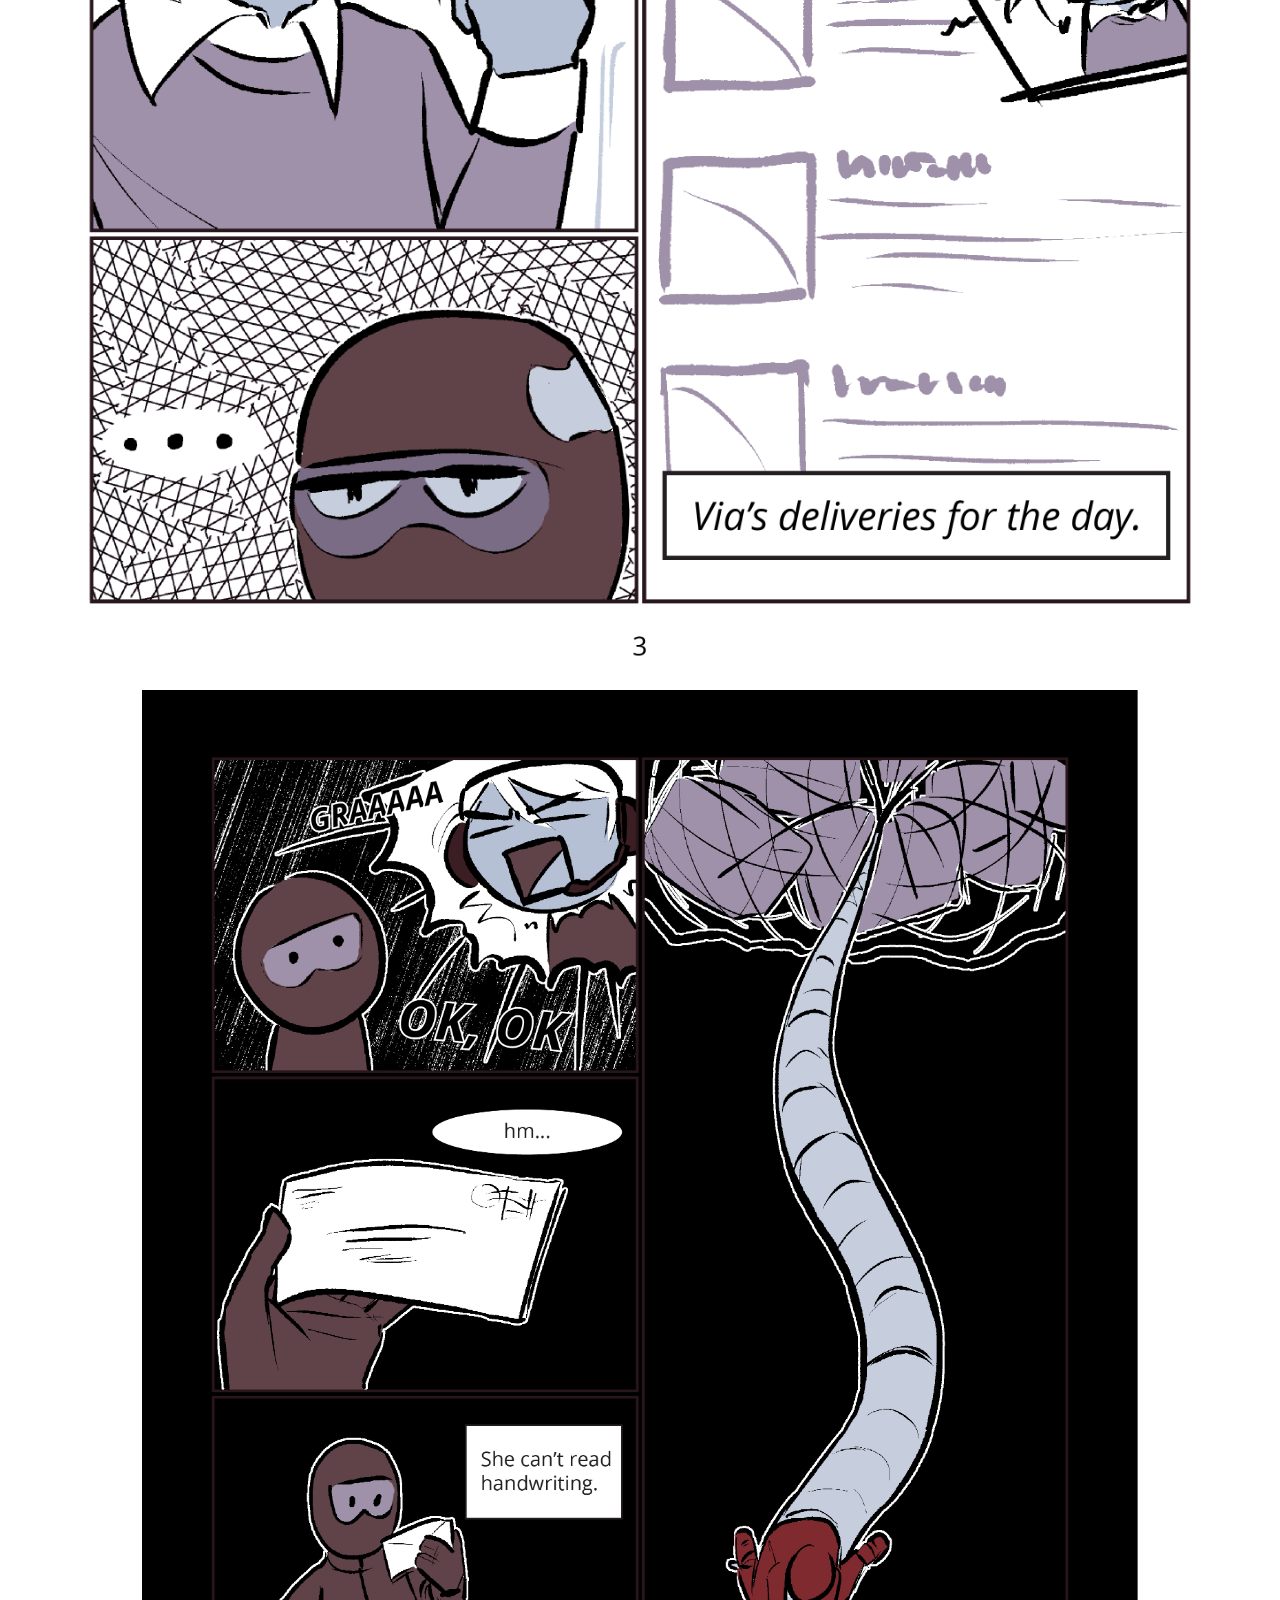
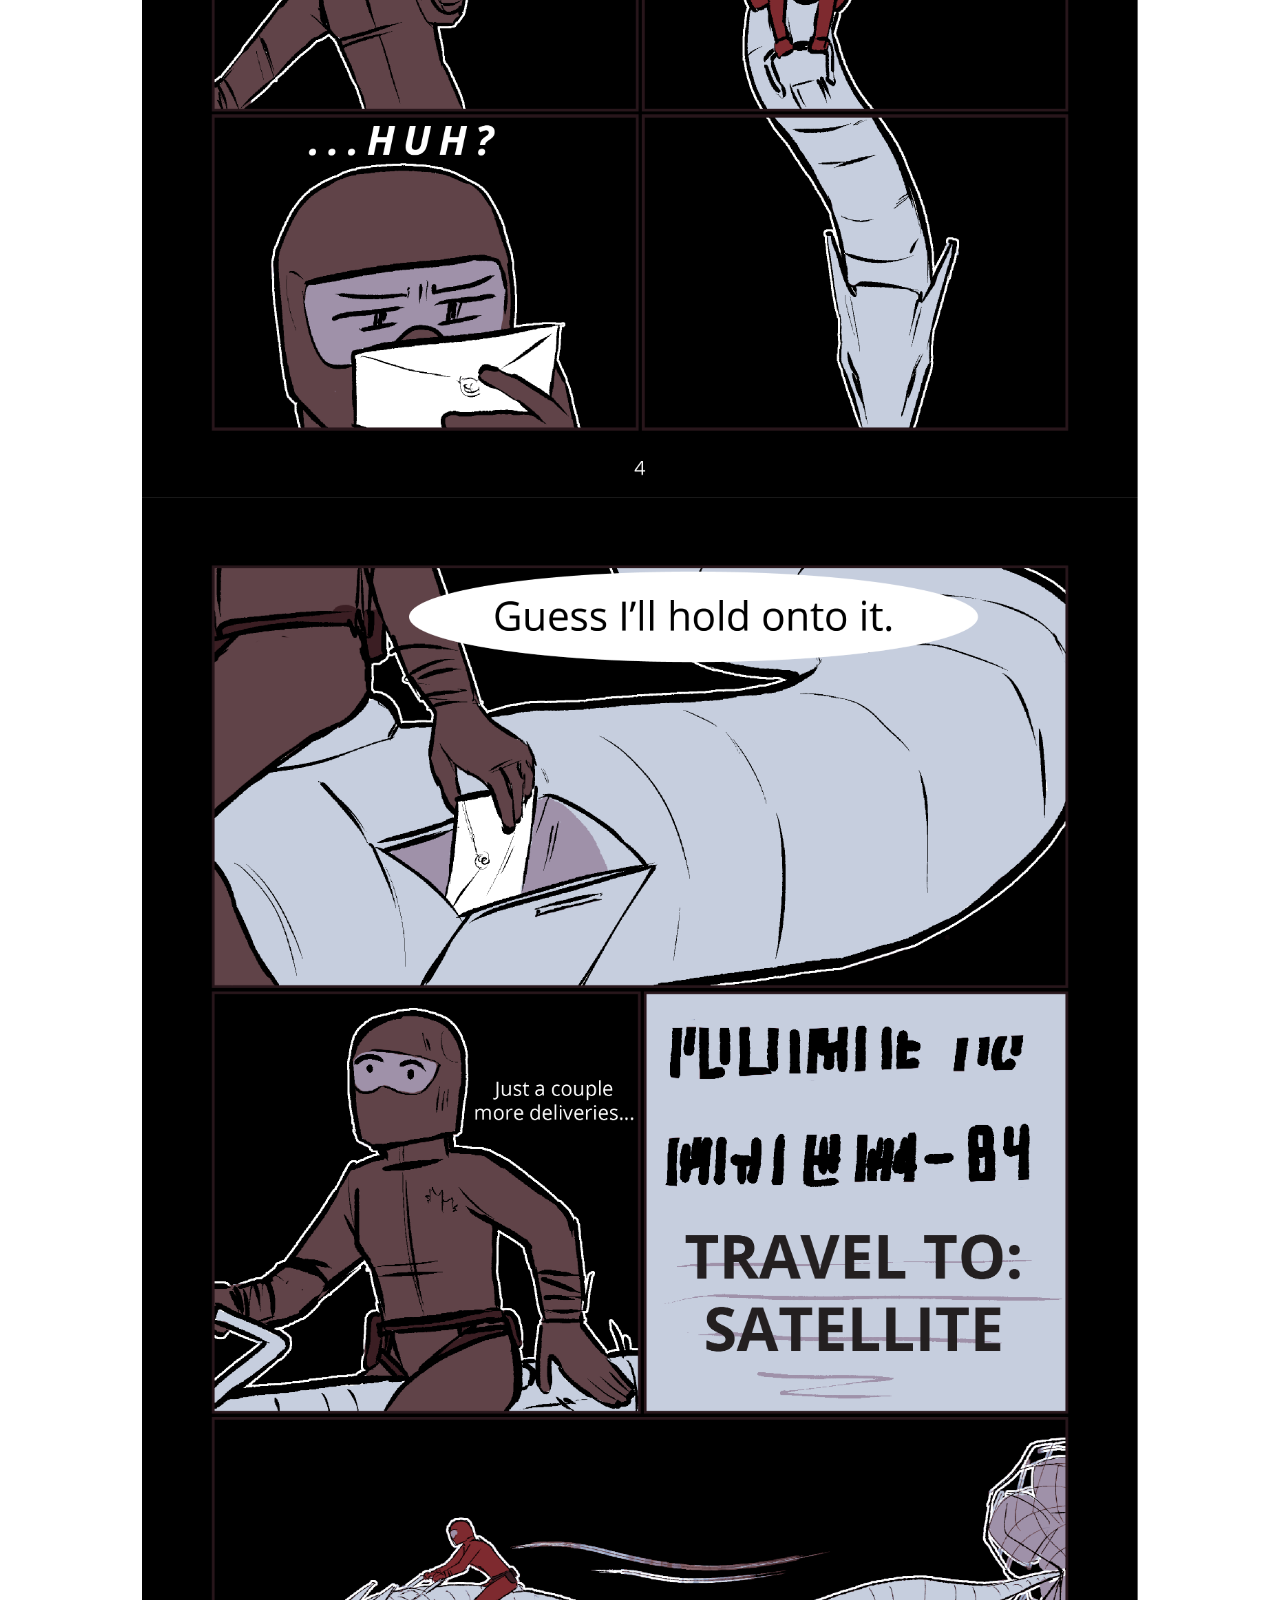
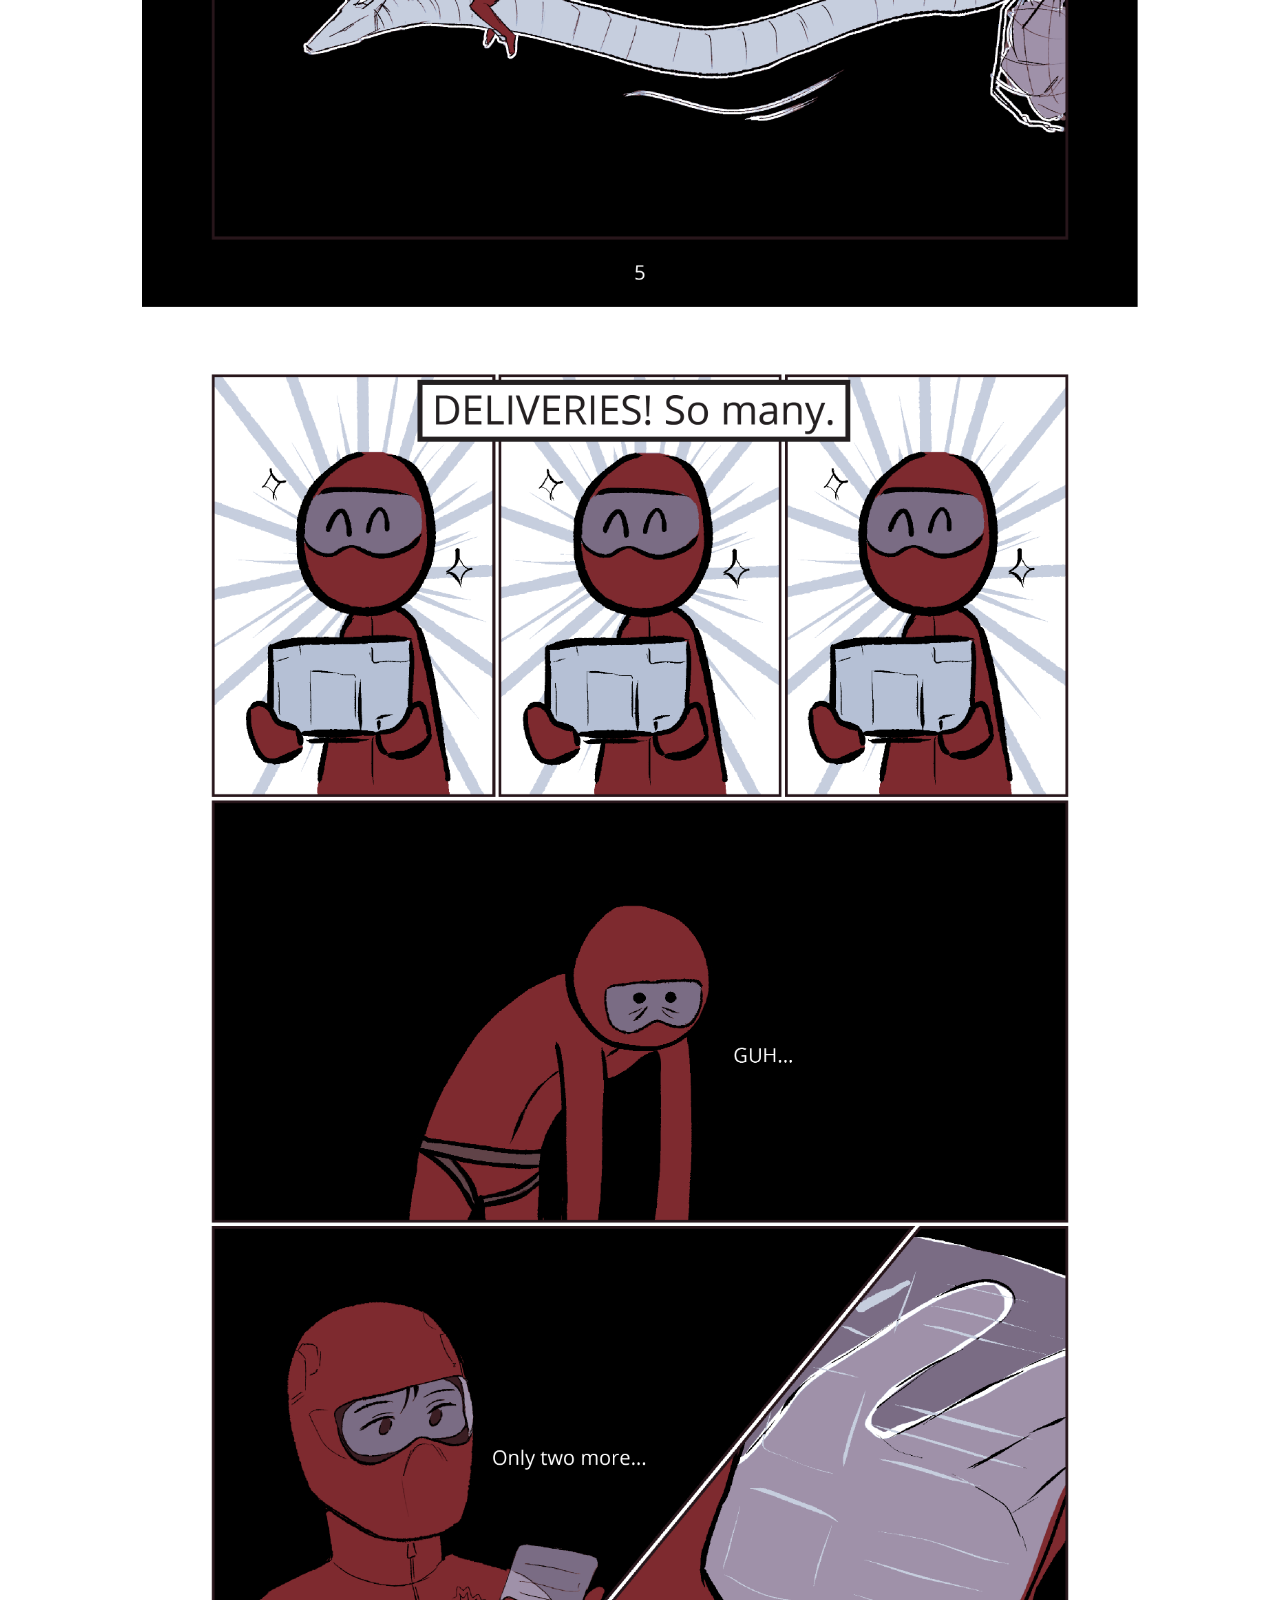
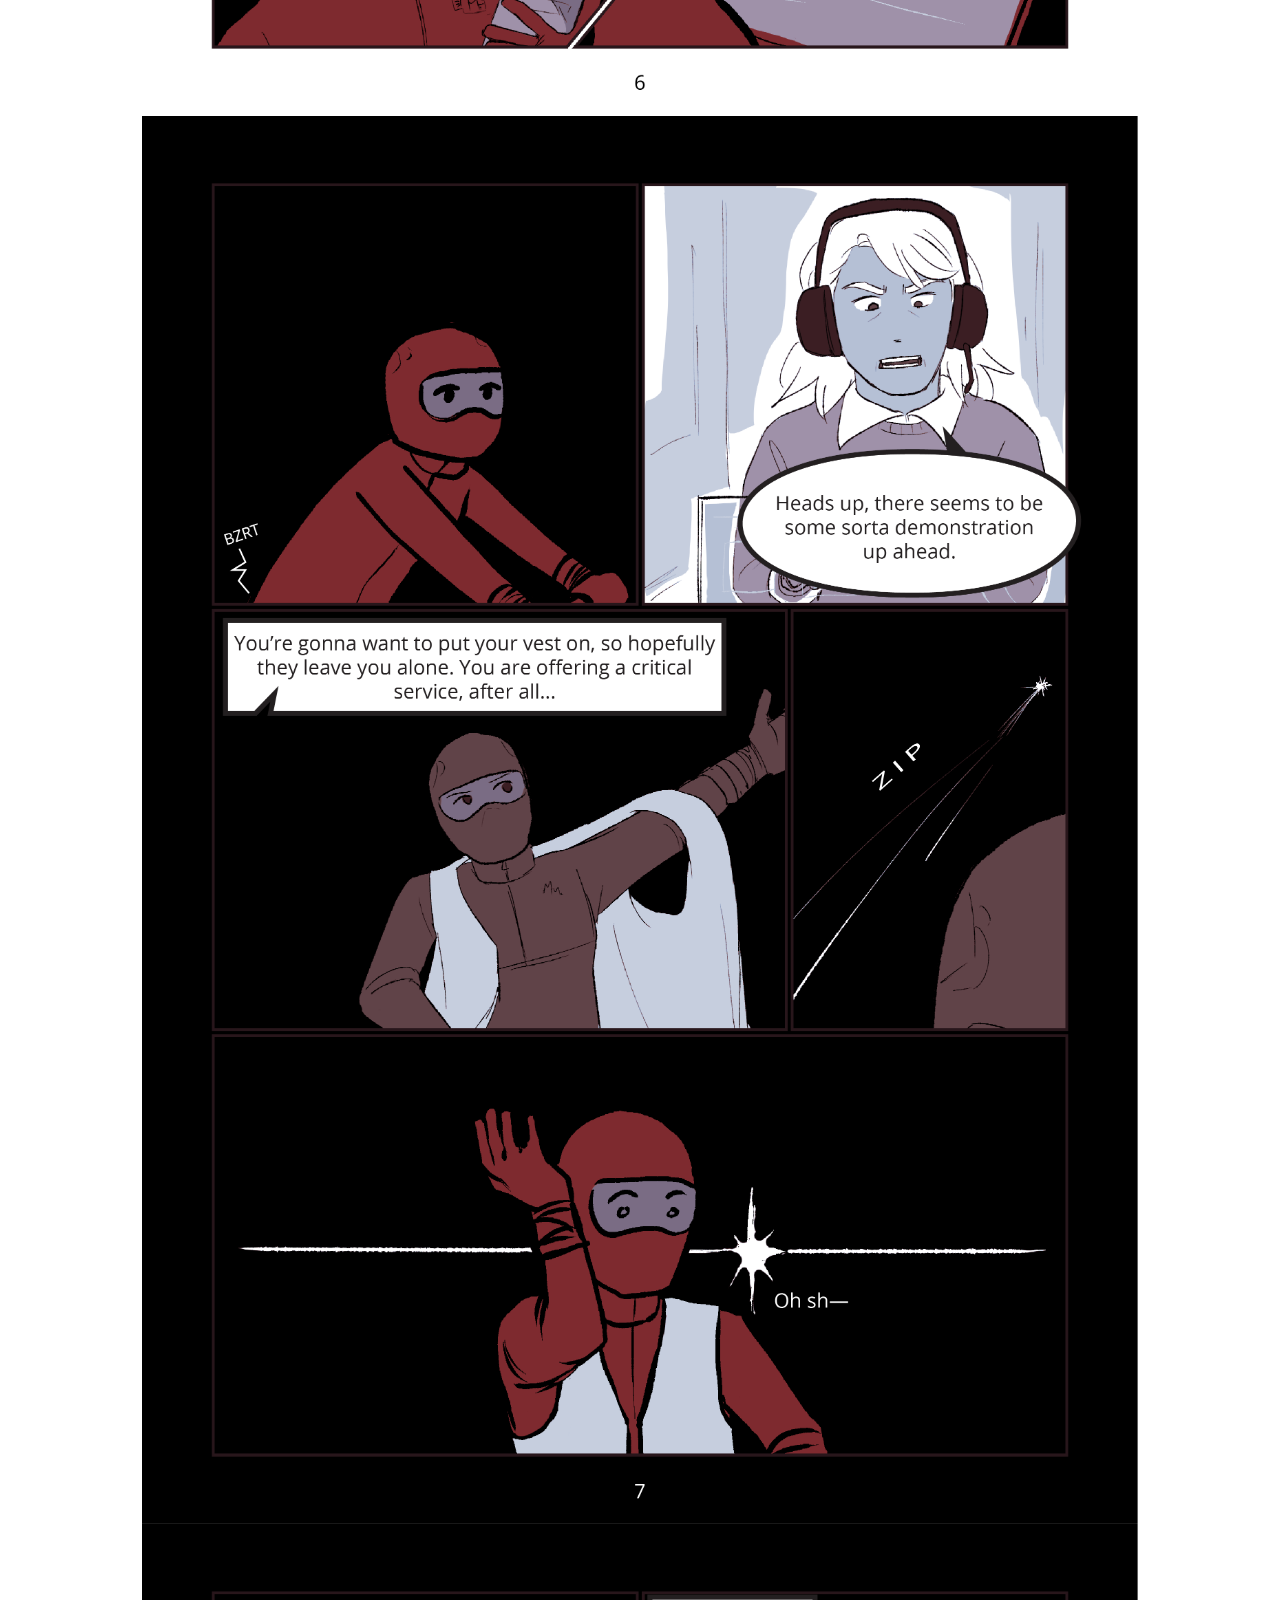
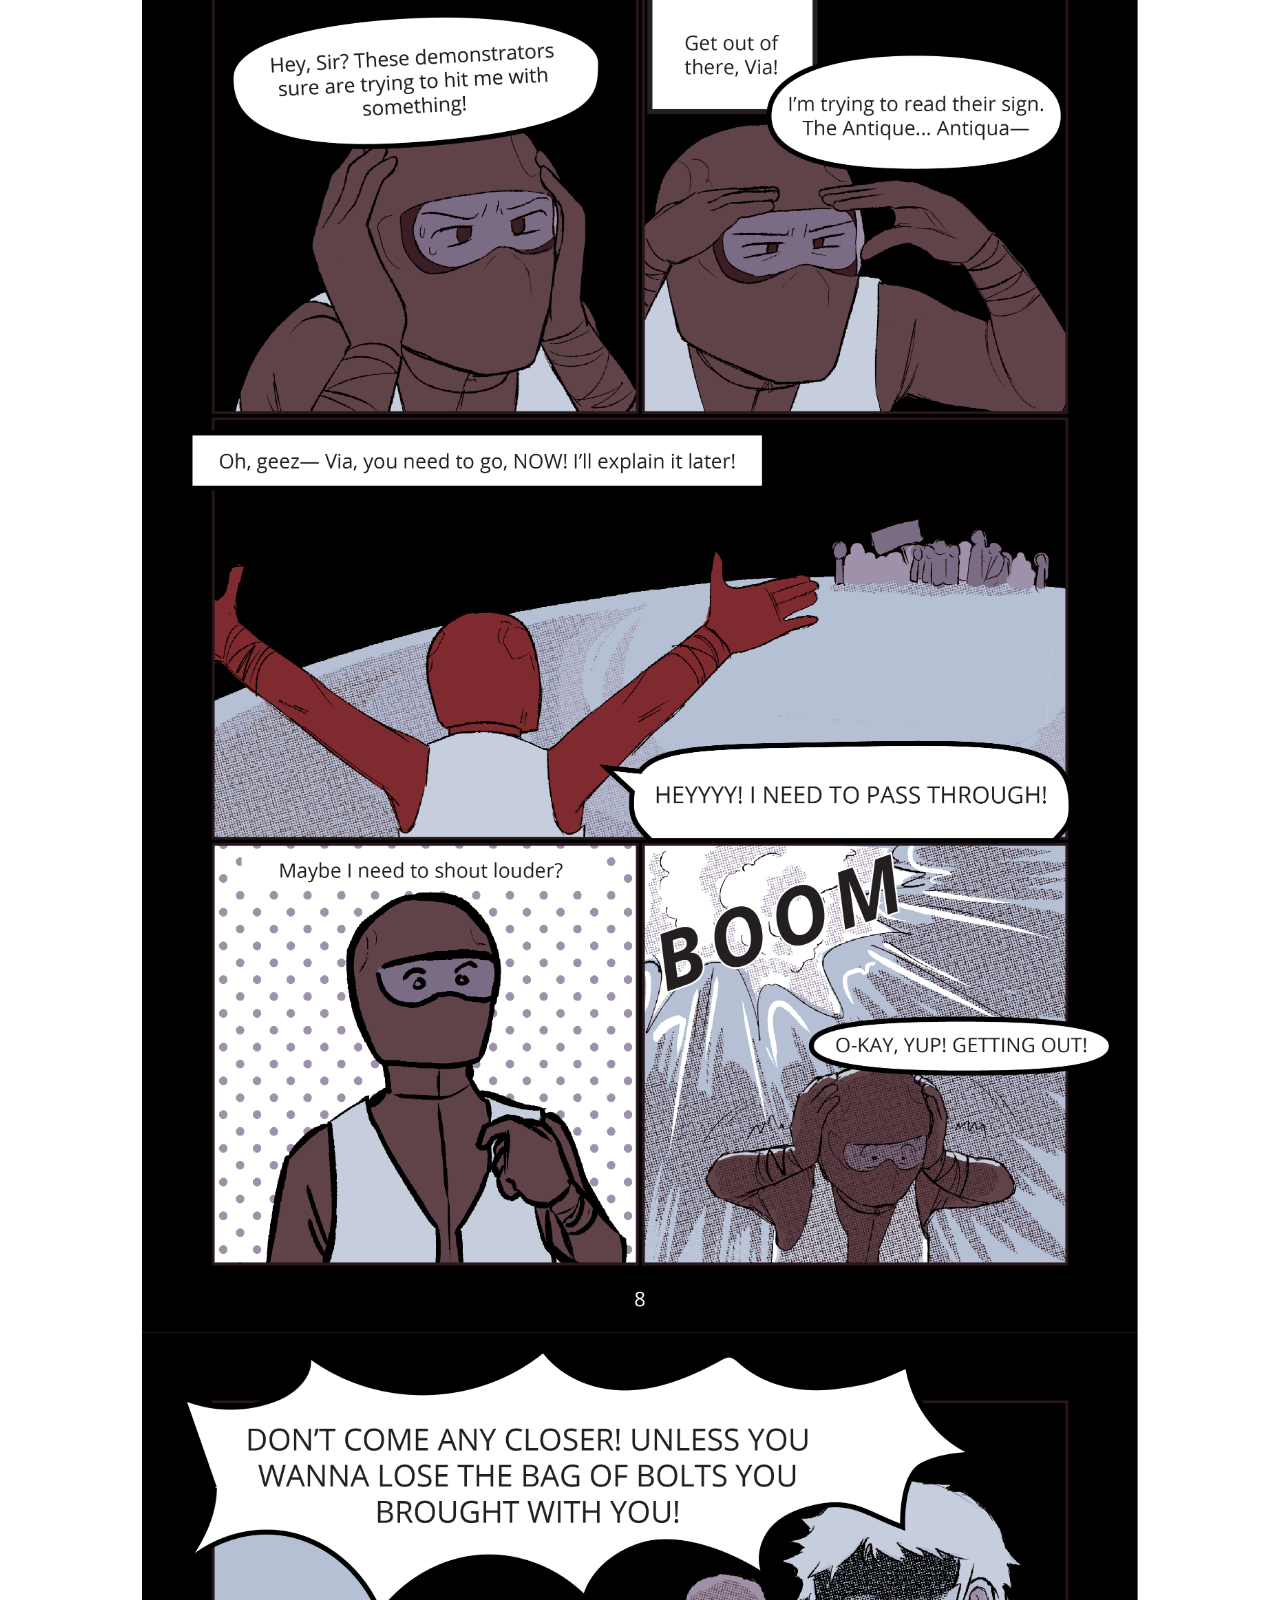
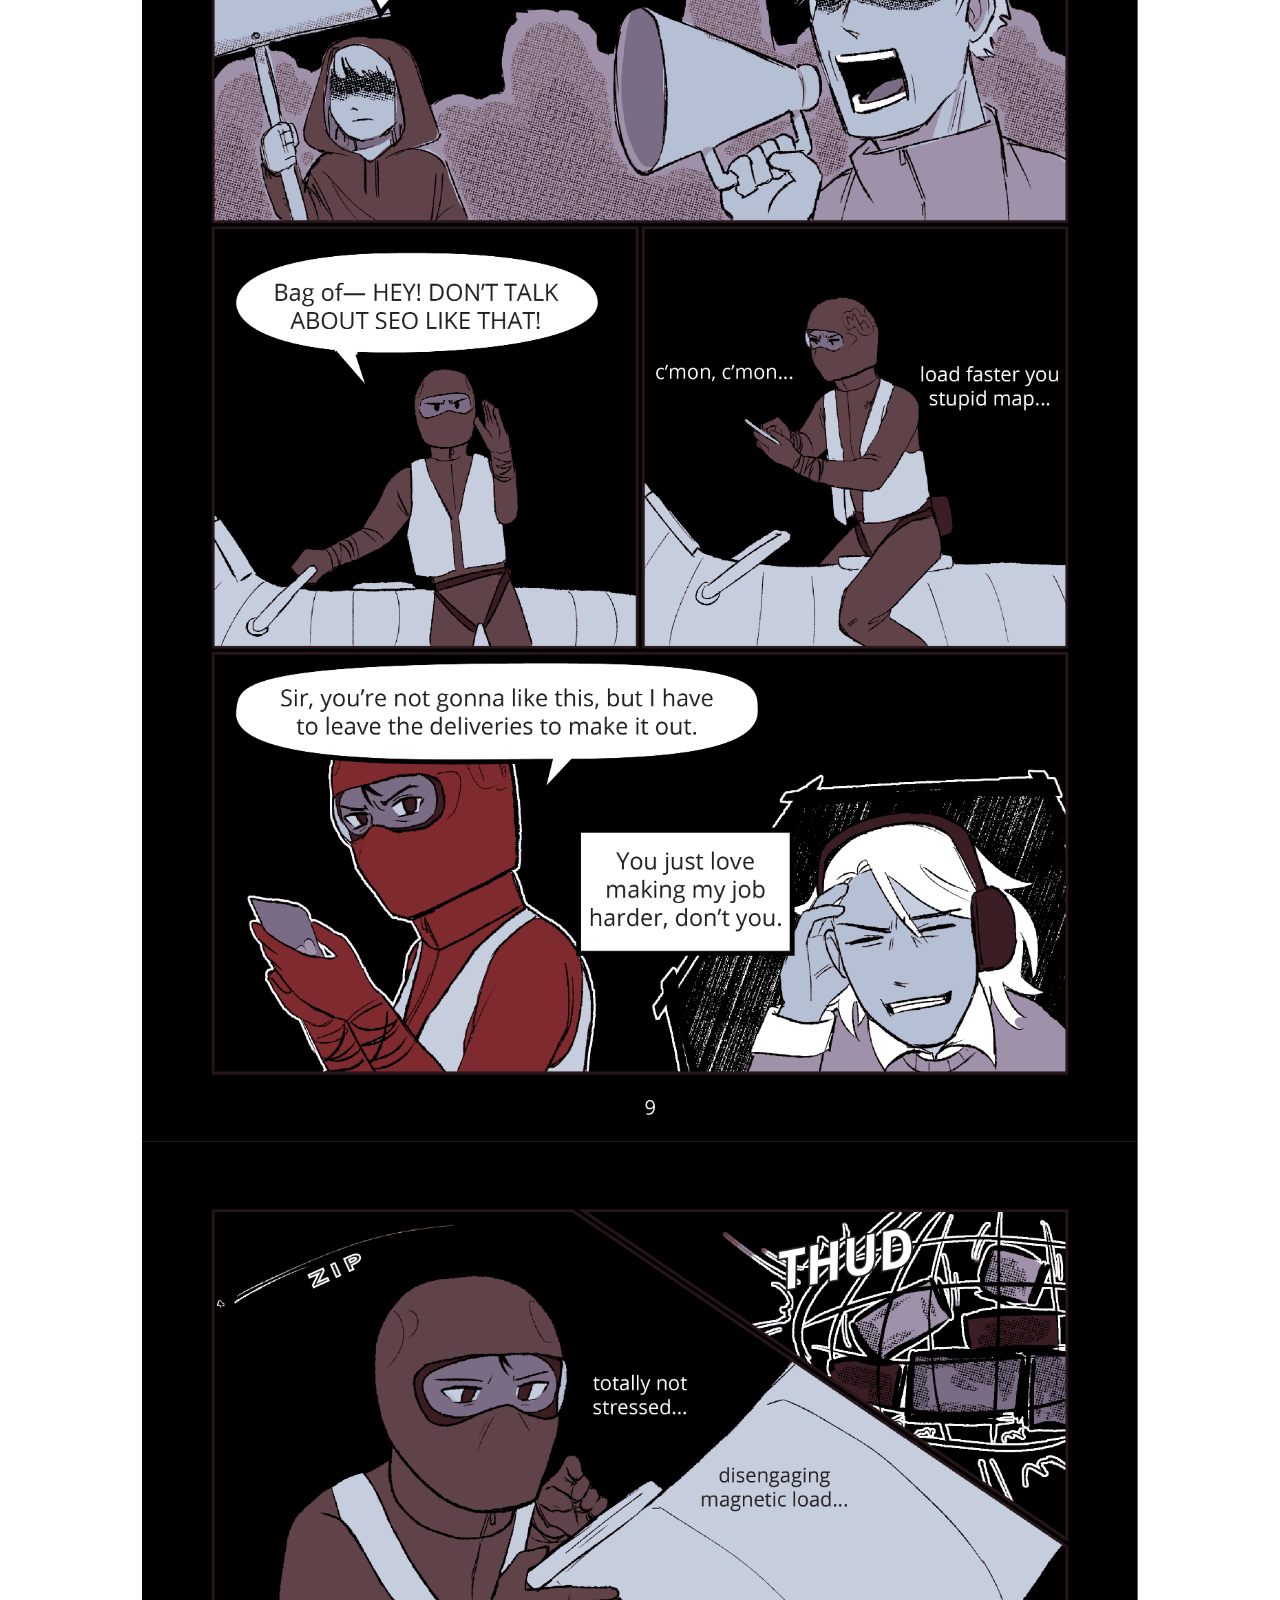
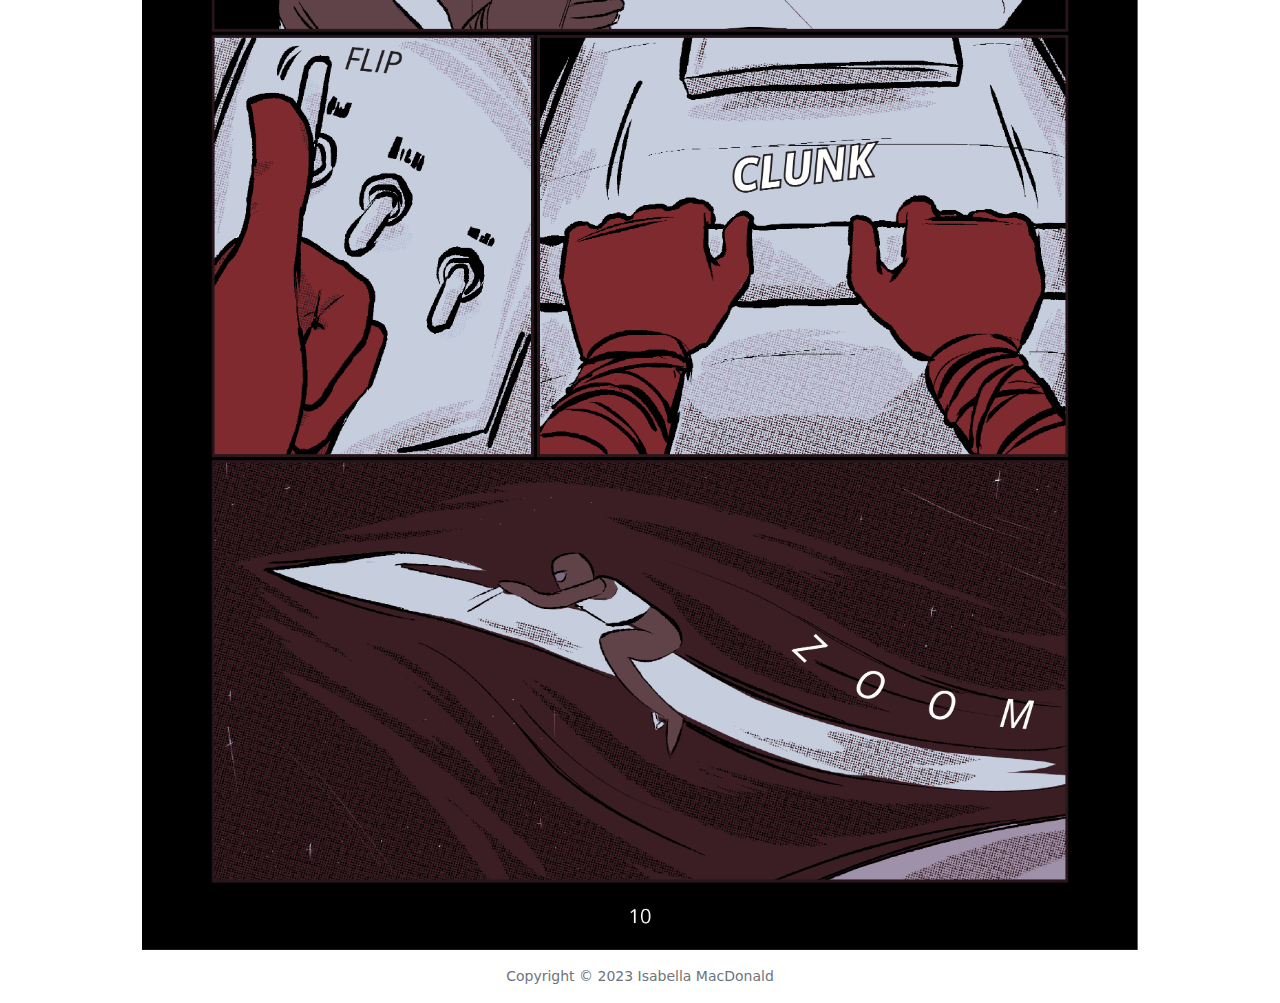
==== commit 59ca2fa8: "navbar brand fix" ====
--- a/index.html
+++ b/index.html
@@ -44,7 +44,7 @@
             <nav class="navbar navbar-expand-md sticky-top bg-dark-subtle" role="navigation">
                 <div class="container-fluid justify-content-start">
                     <a class="navbar-brand" href="#">
-                        <img src="favicon-32x32.png" class="d-none d-md-inline-block align-text-top">
+                        <img src="favicon-32x32.png" alt="Logo" class="d-none d-md-inline-block align-top">
                         Lonely Express
                     </a>
                     <button class="navbar-toggler" type="button" data-bs-toggle="collapse" data-bs-target="#navbarSupportedContent" aria-controls="navbarSupportedContent" aria-expanded="false" aria-label="Toggle navigation">
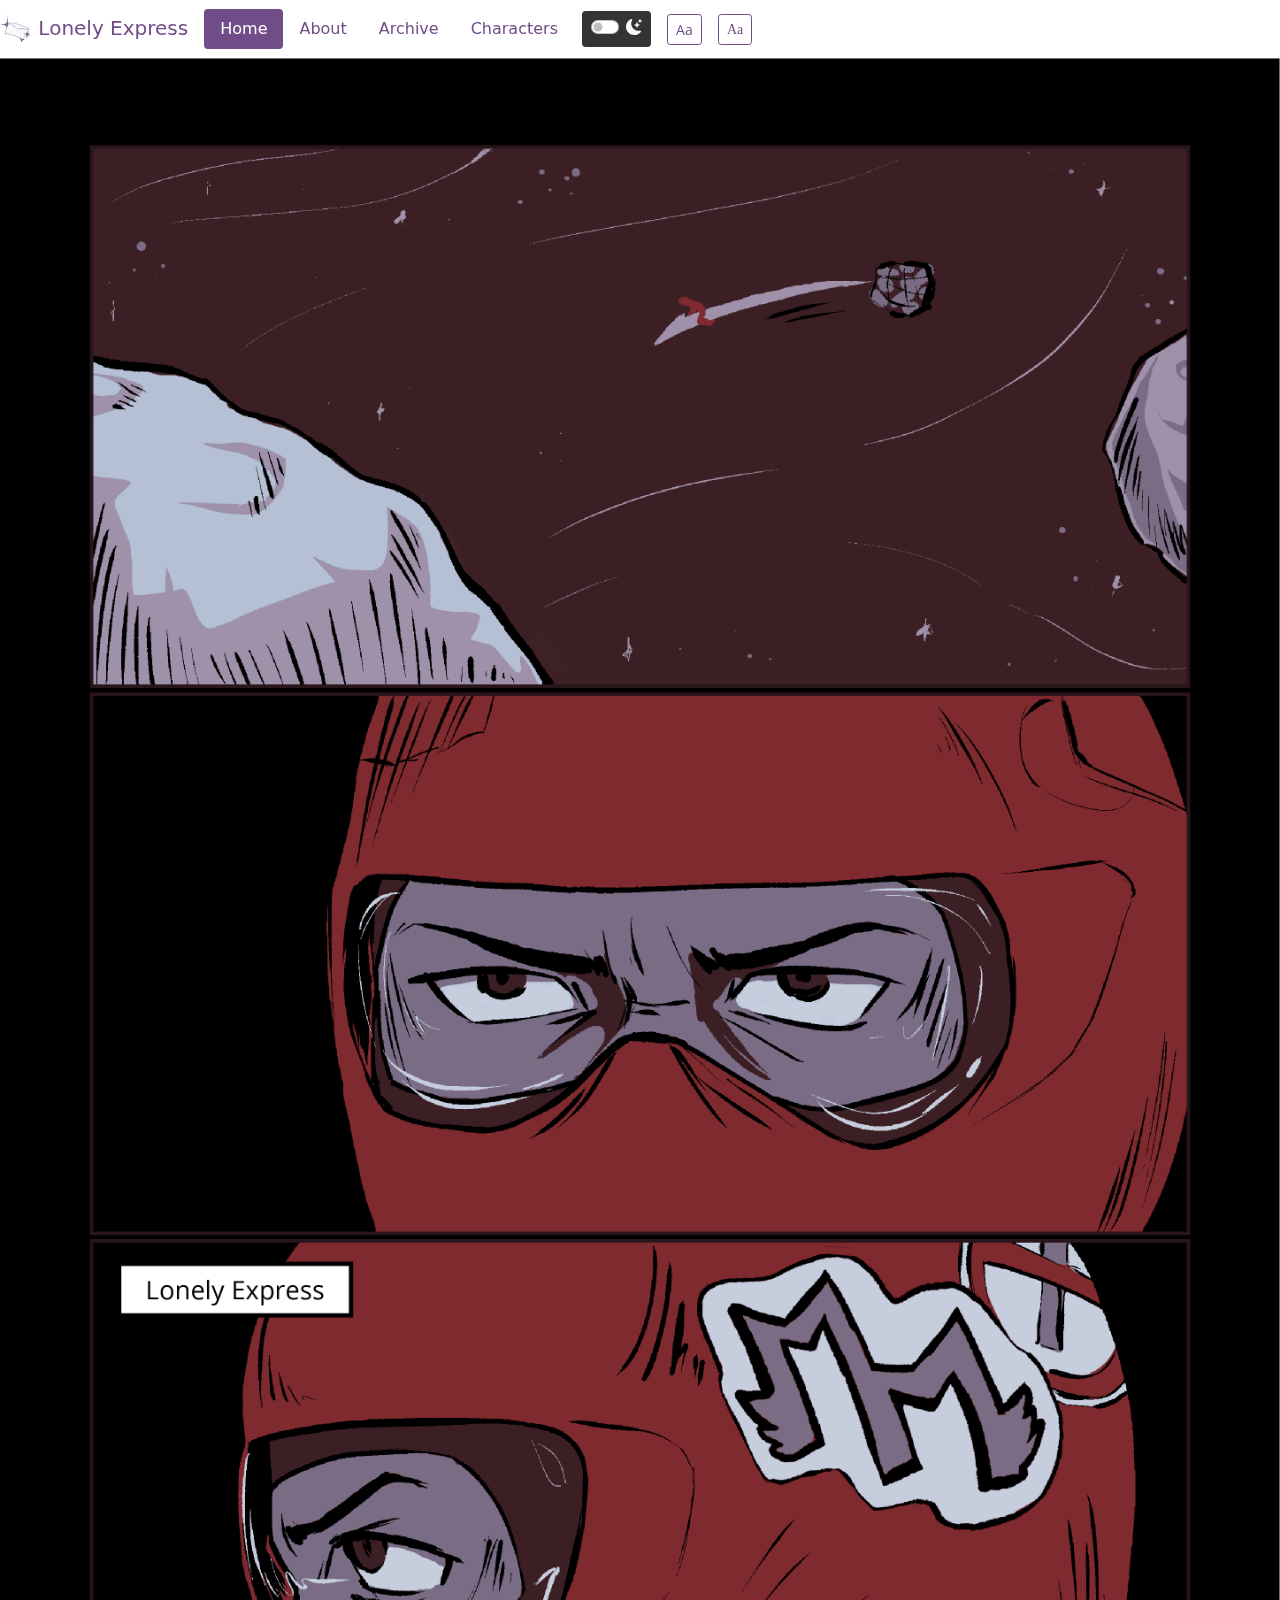
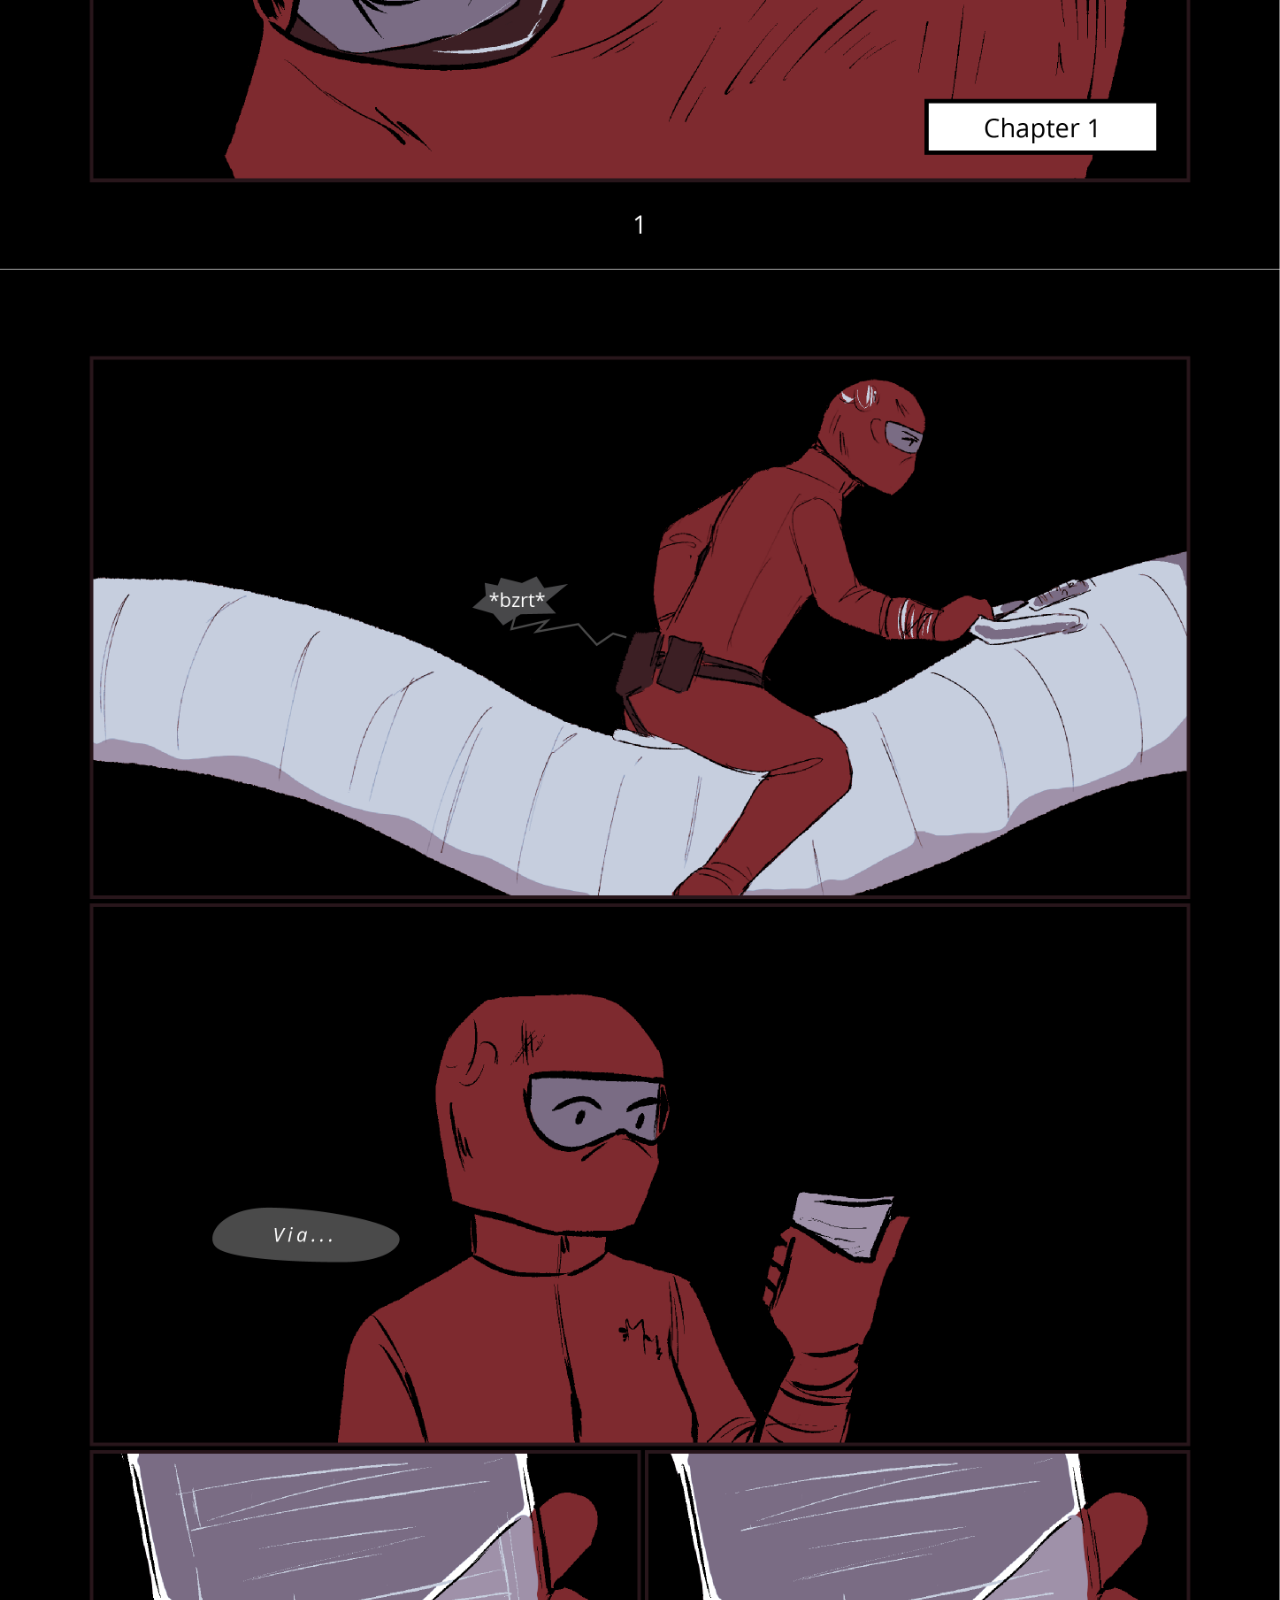
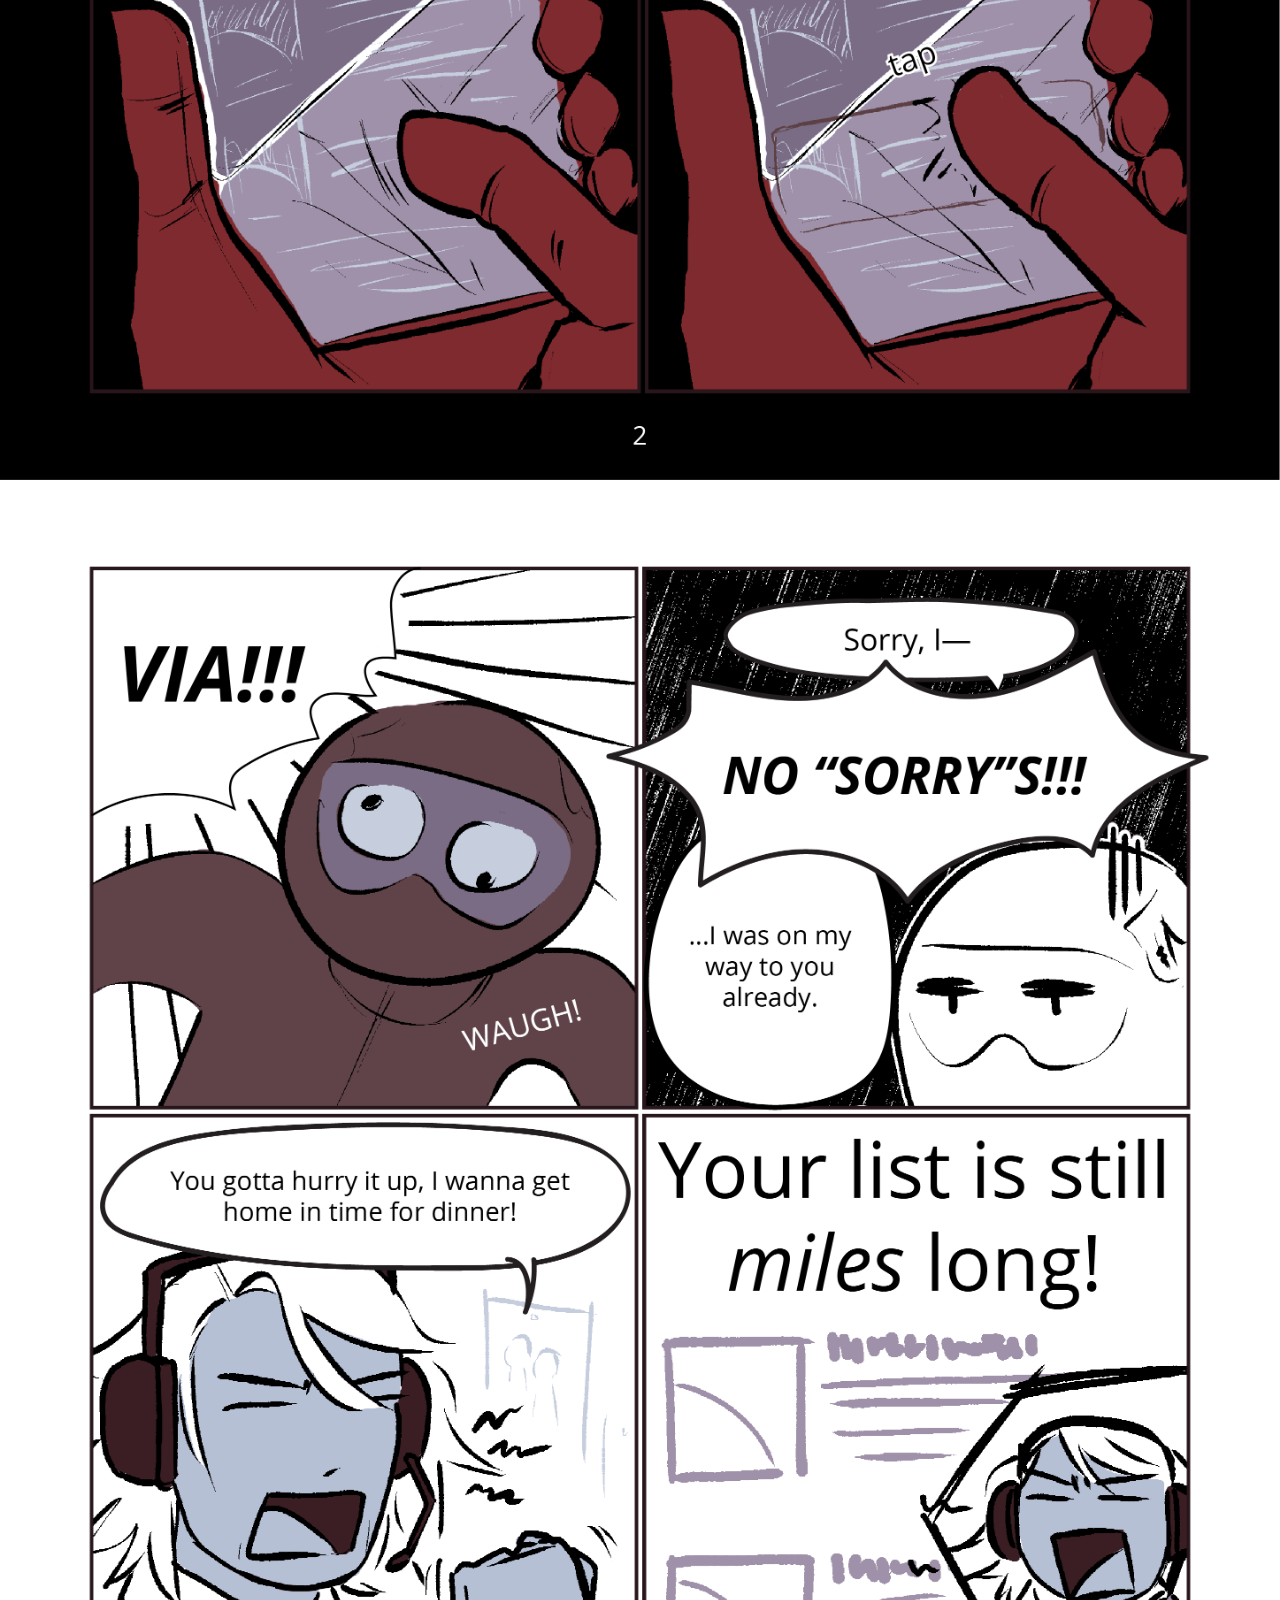
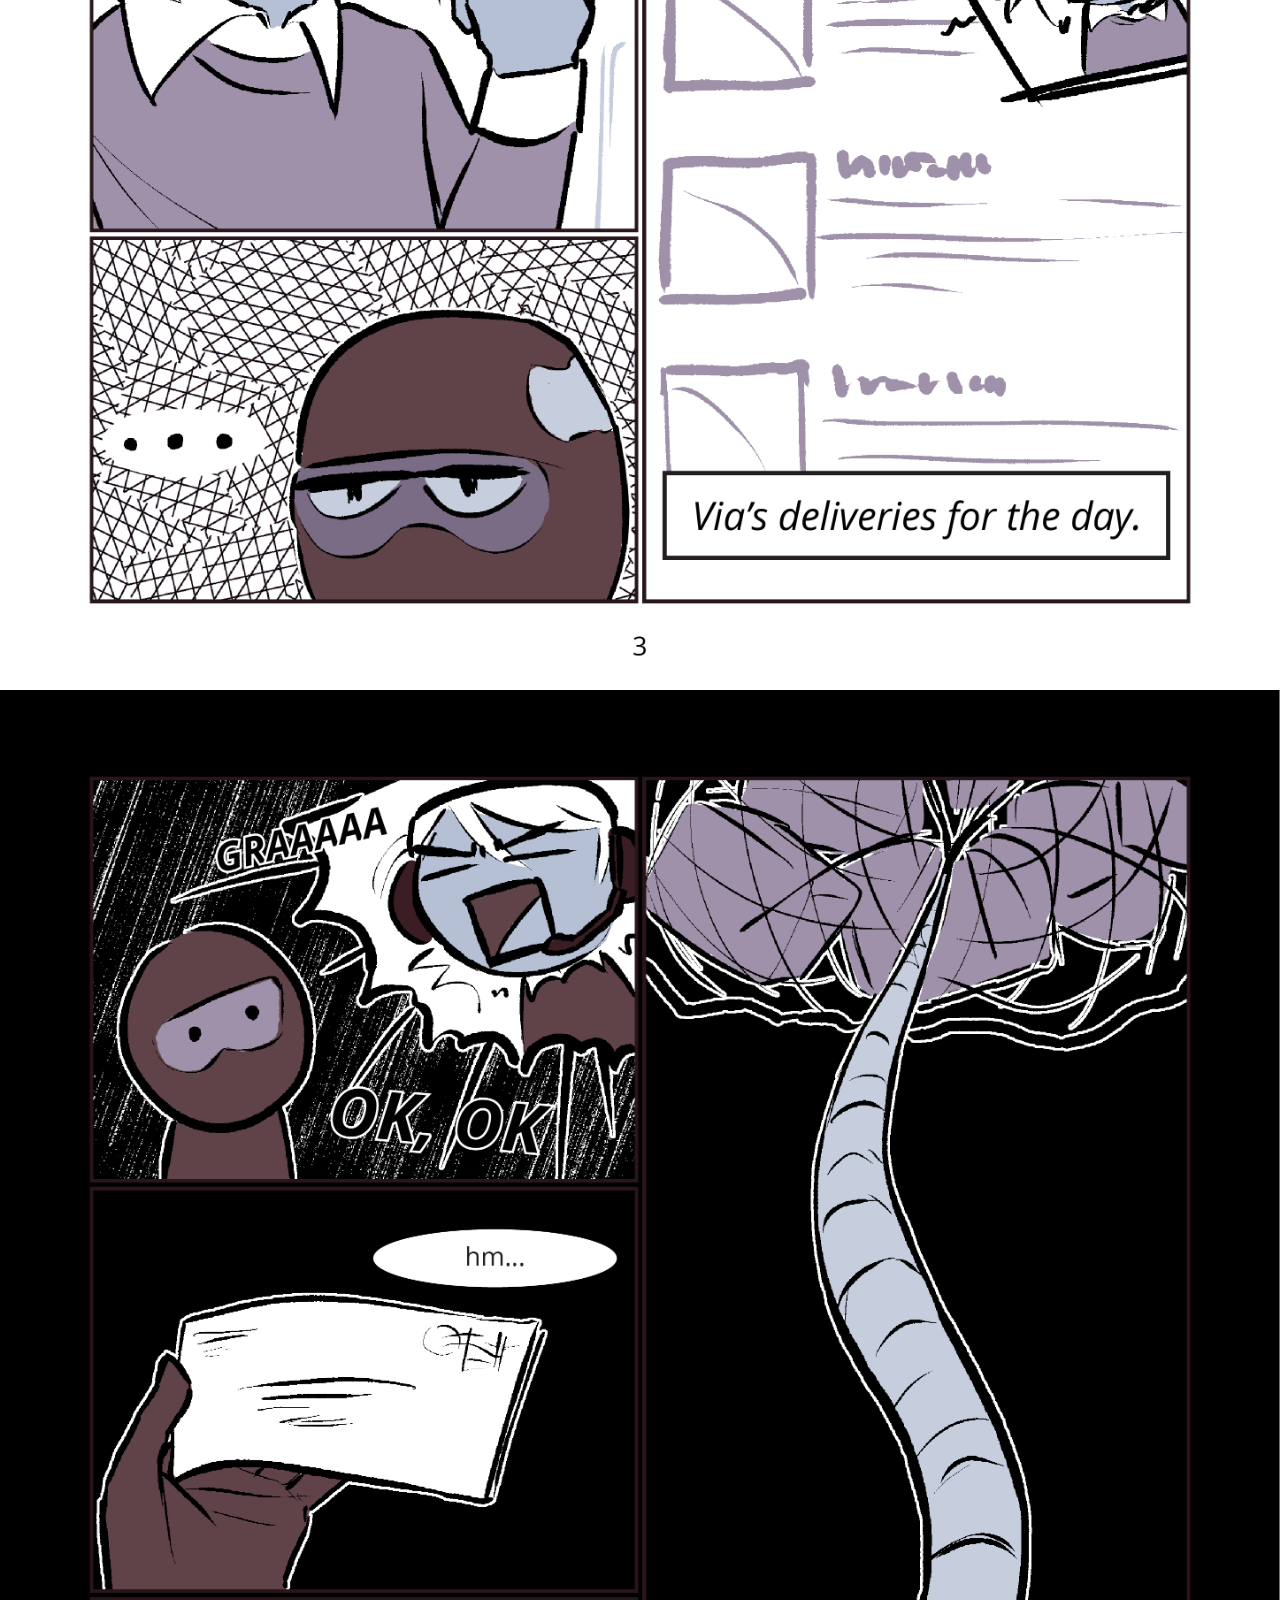
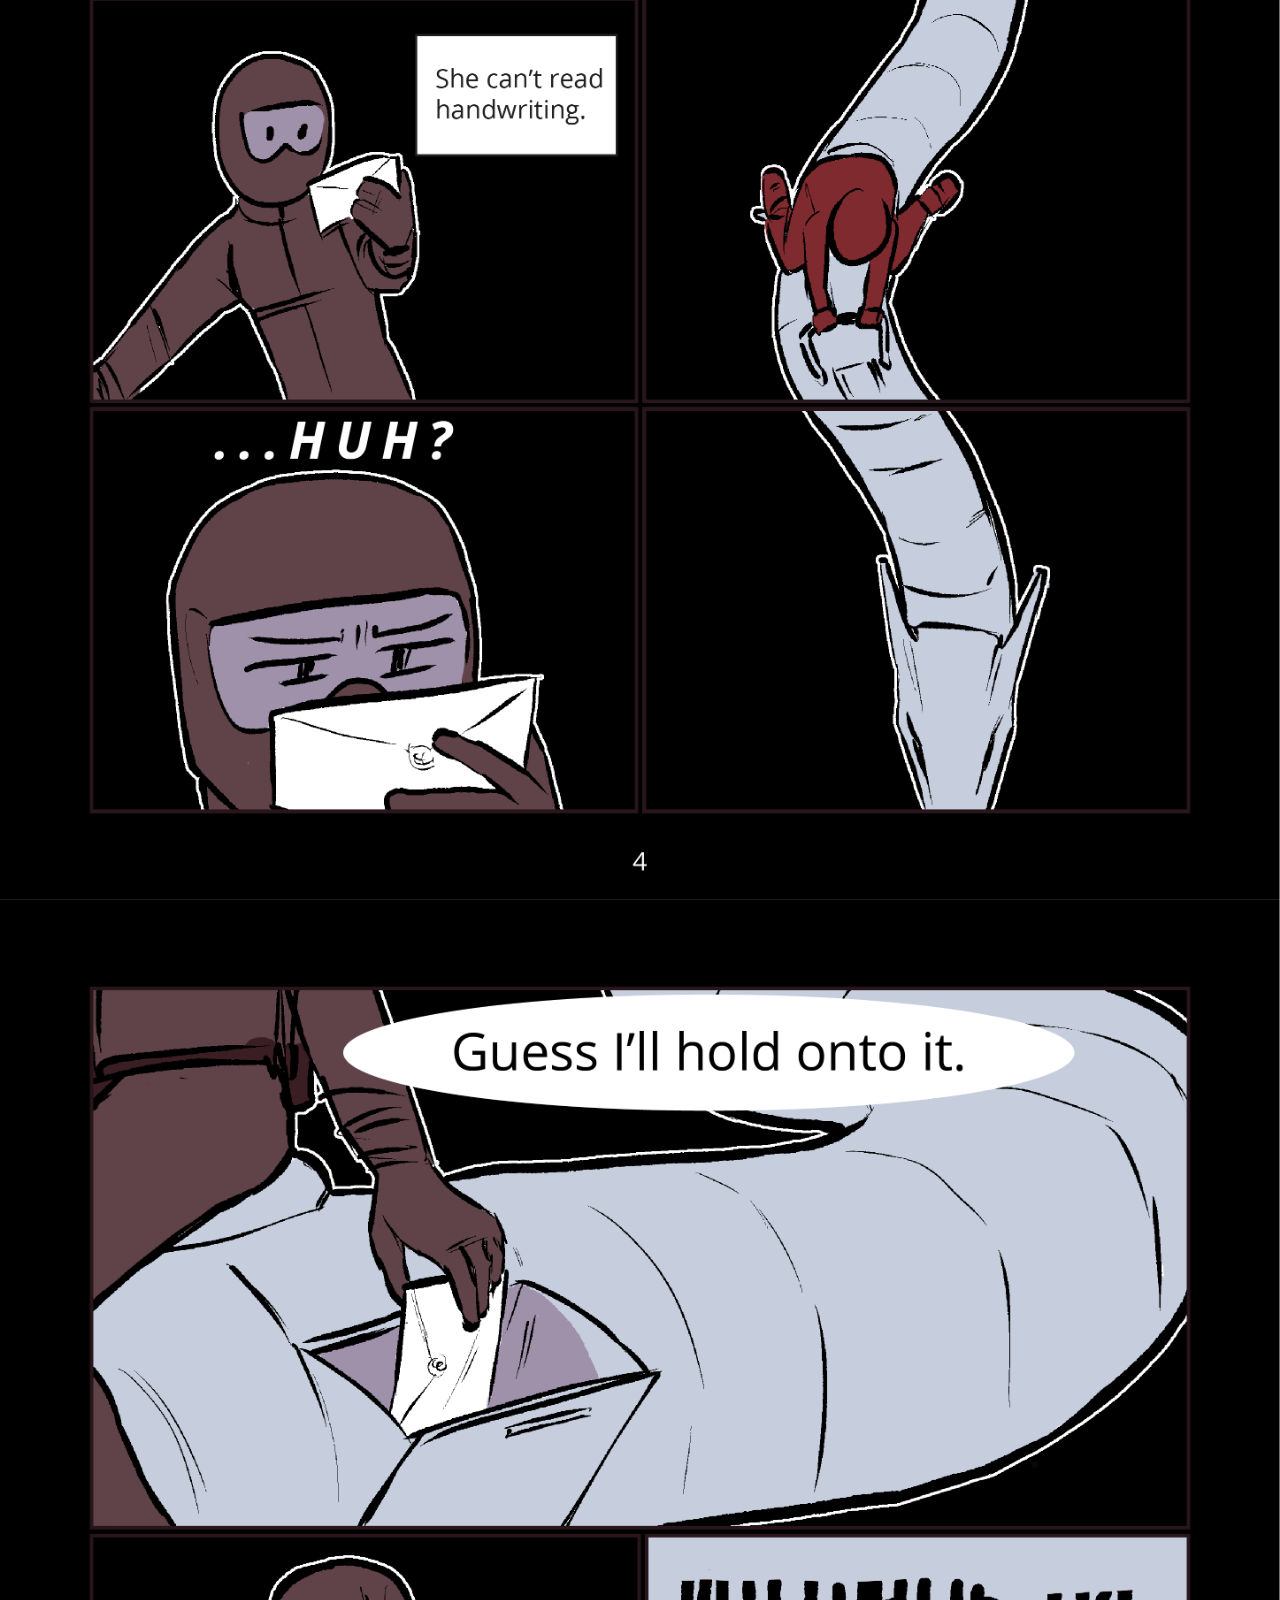
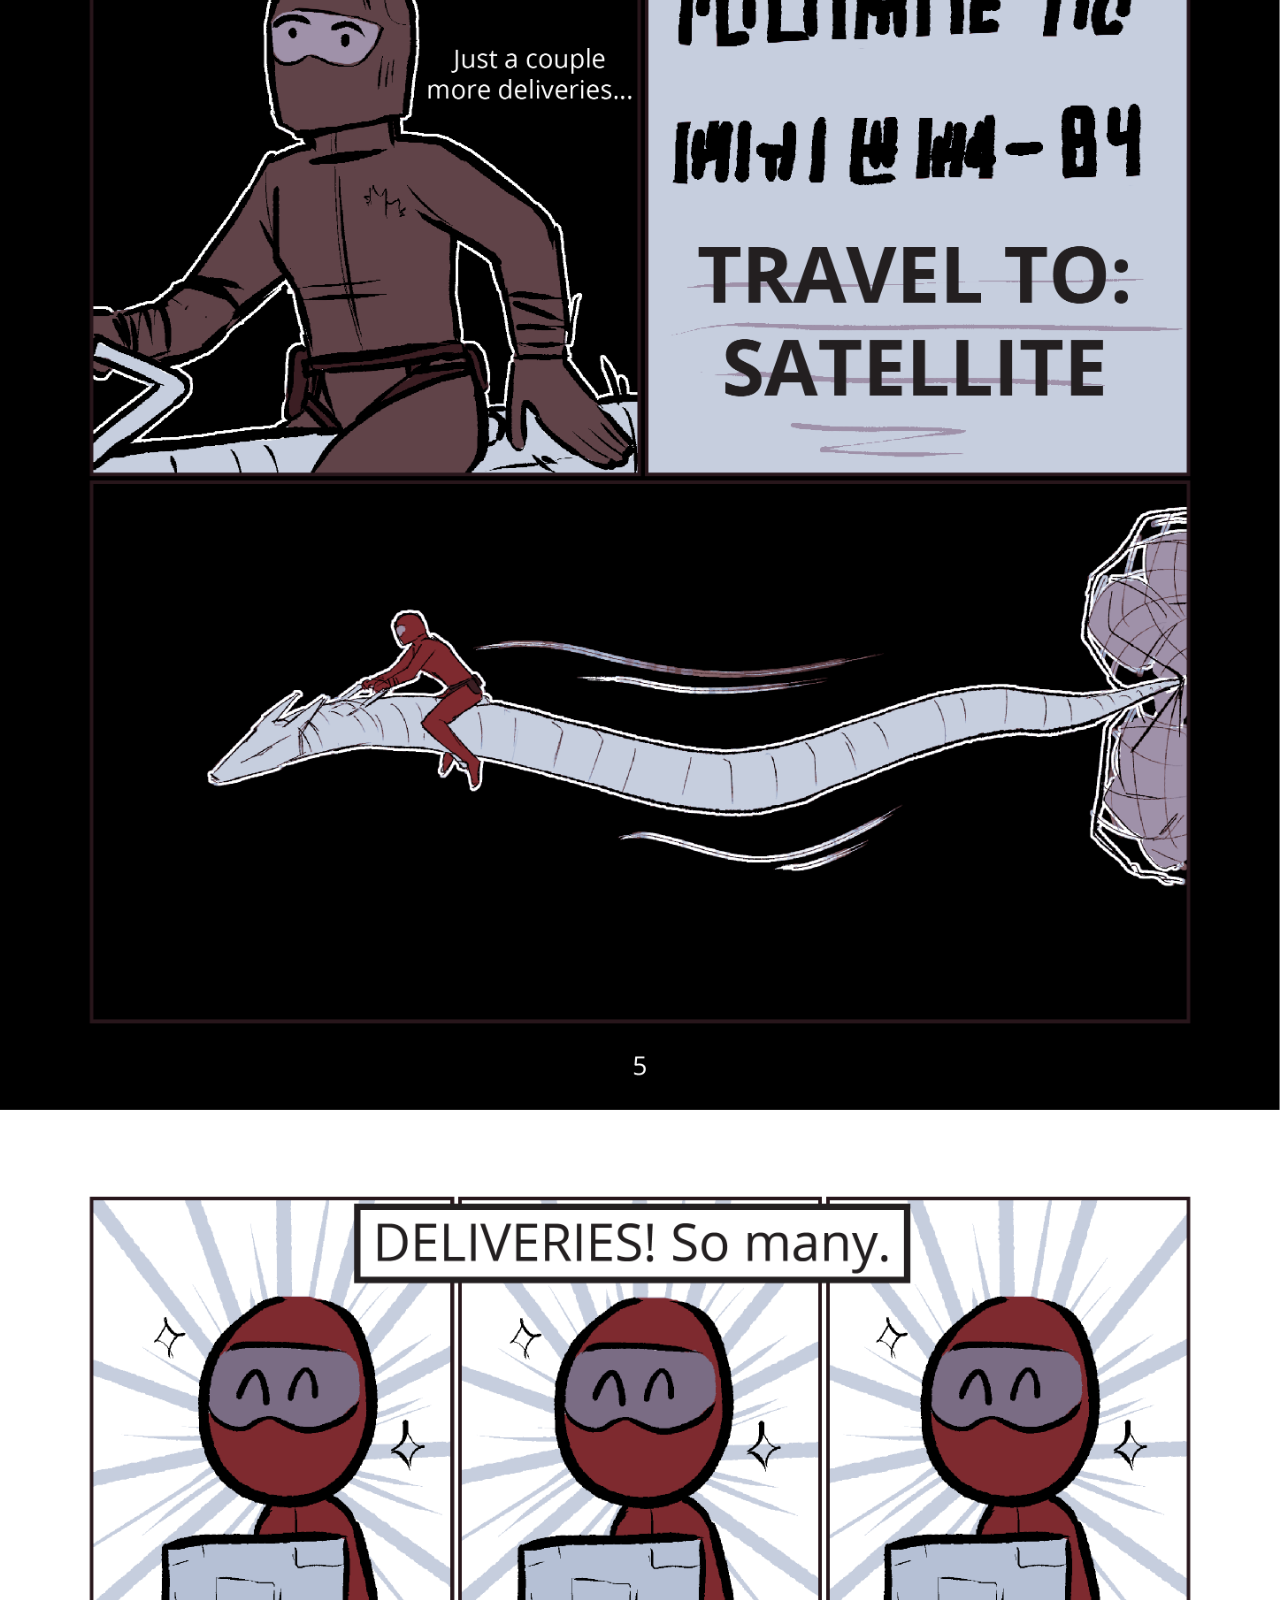
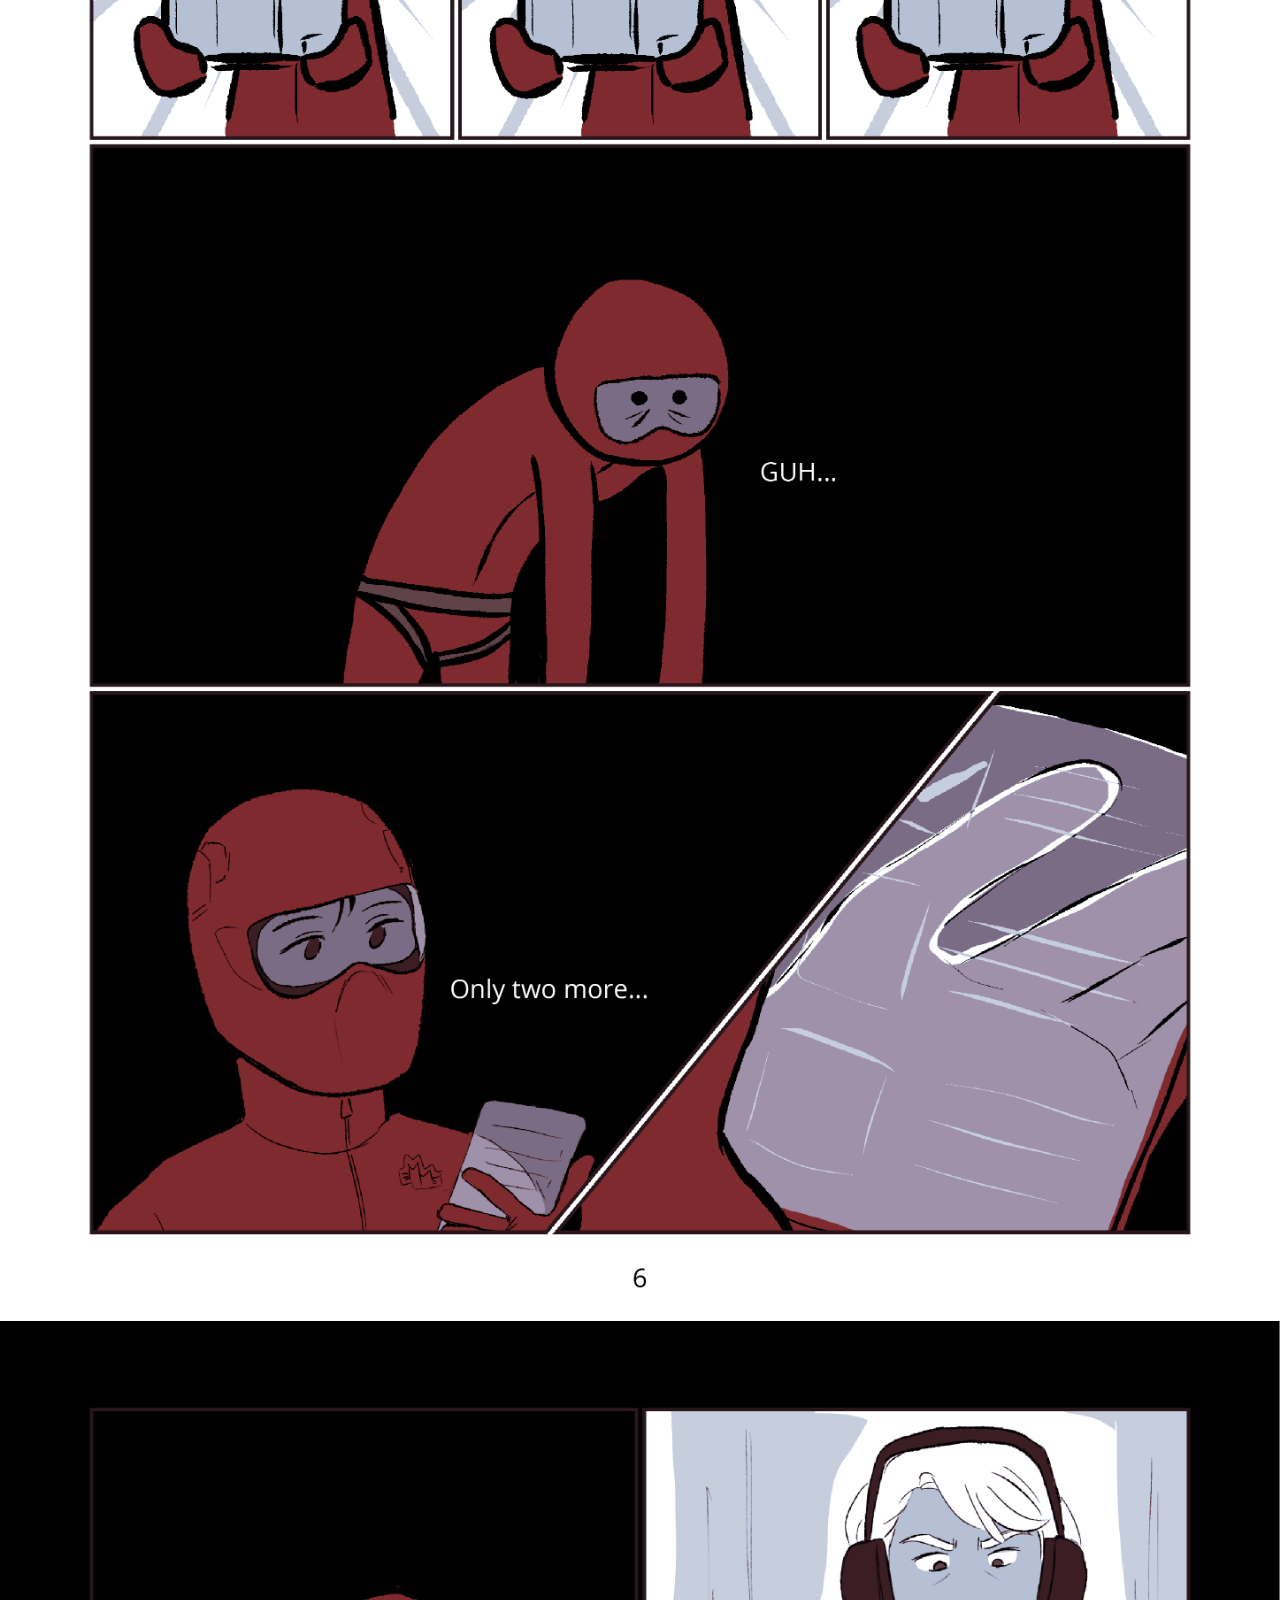
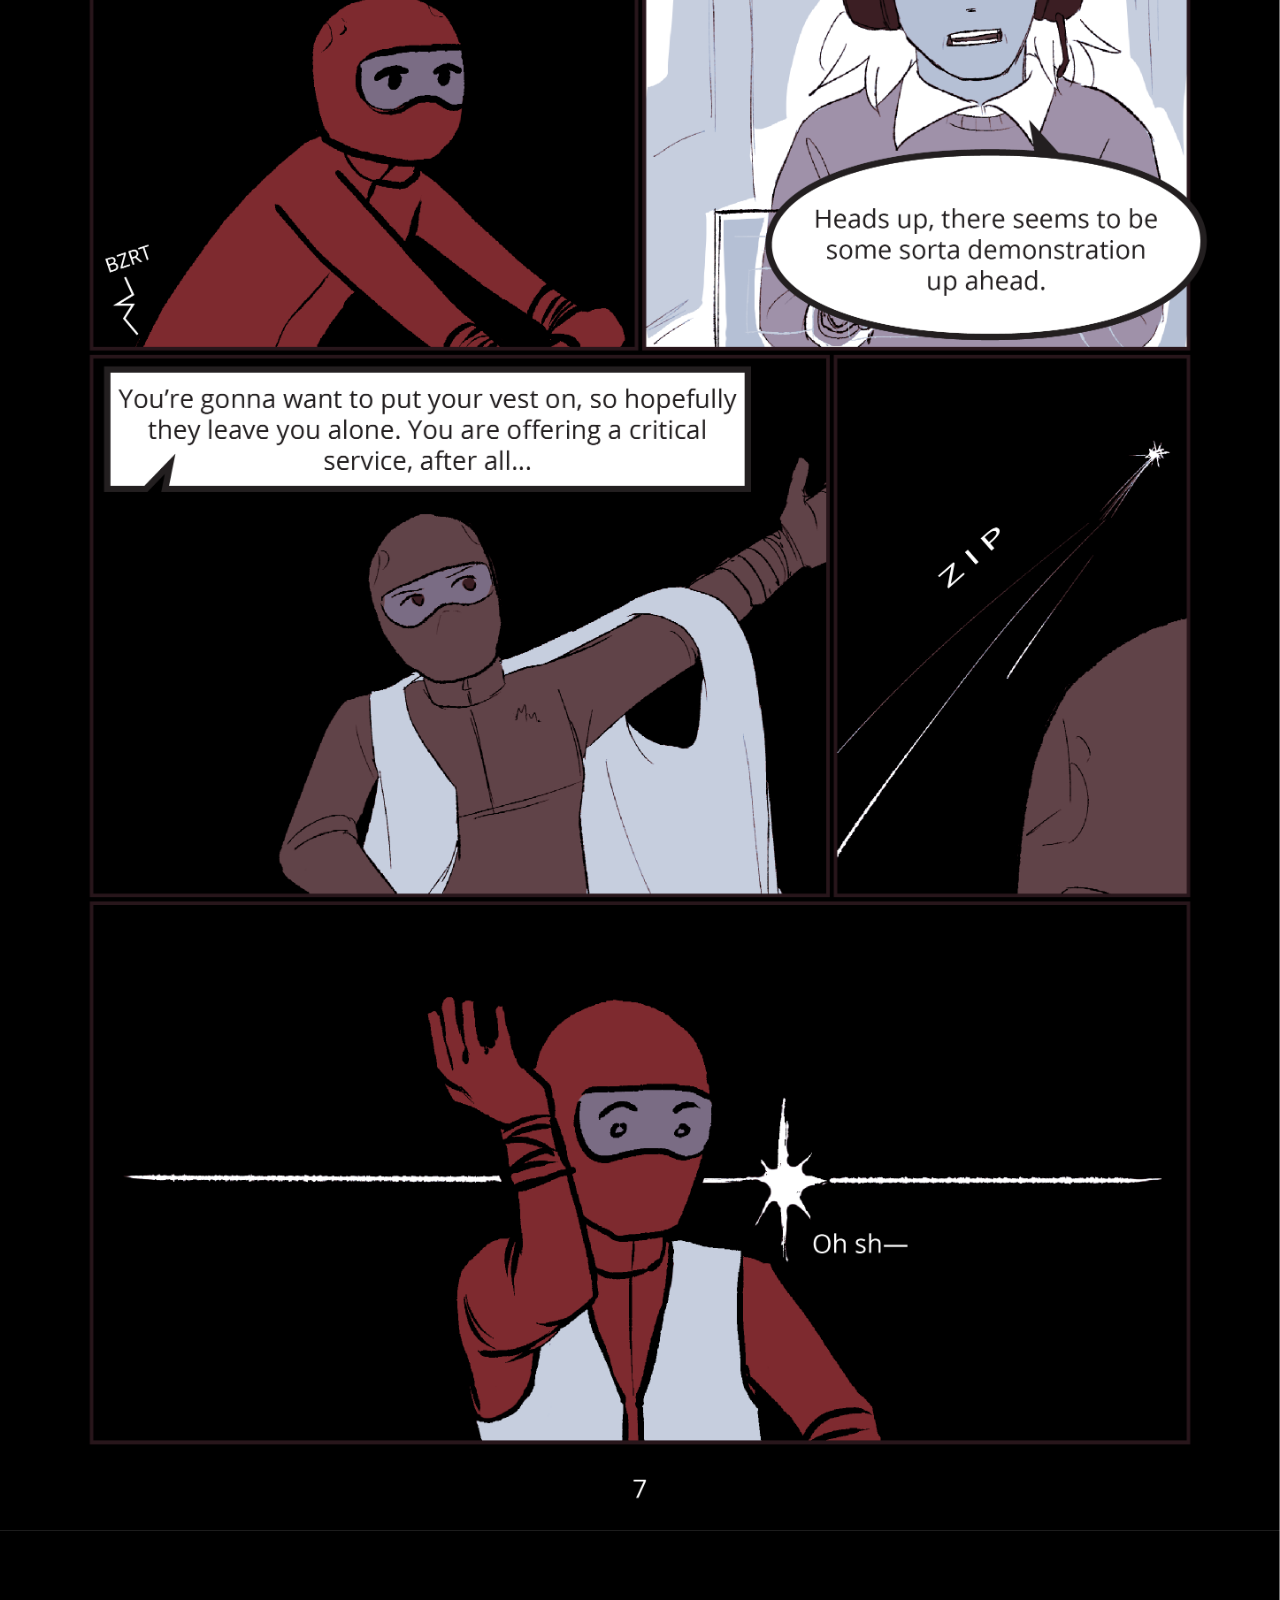
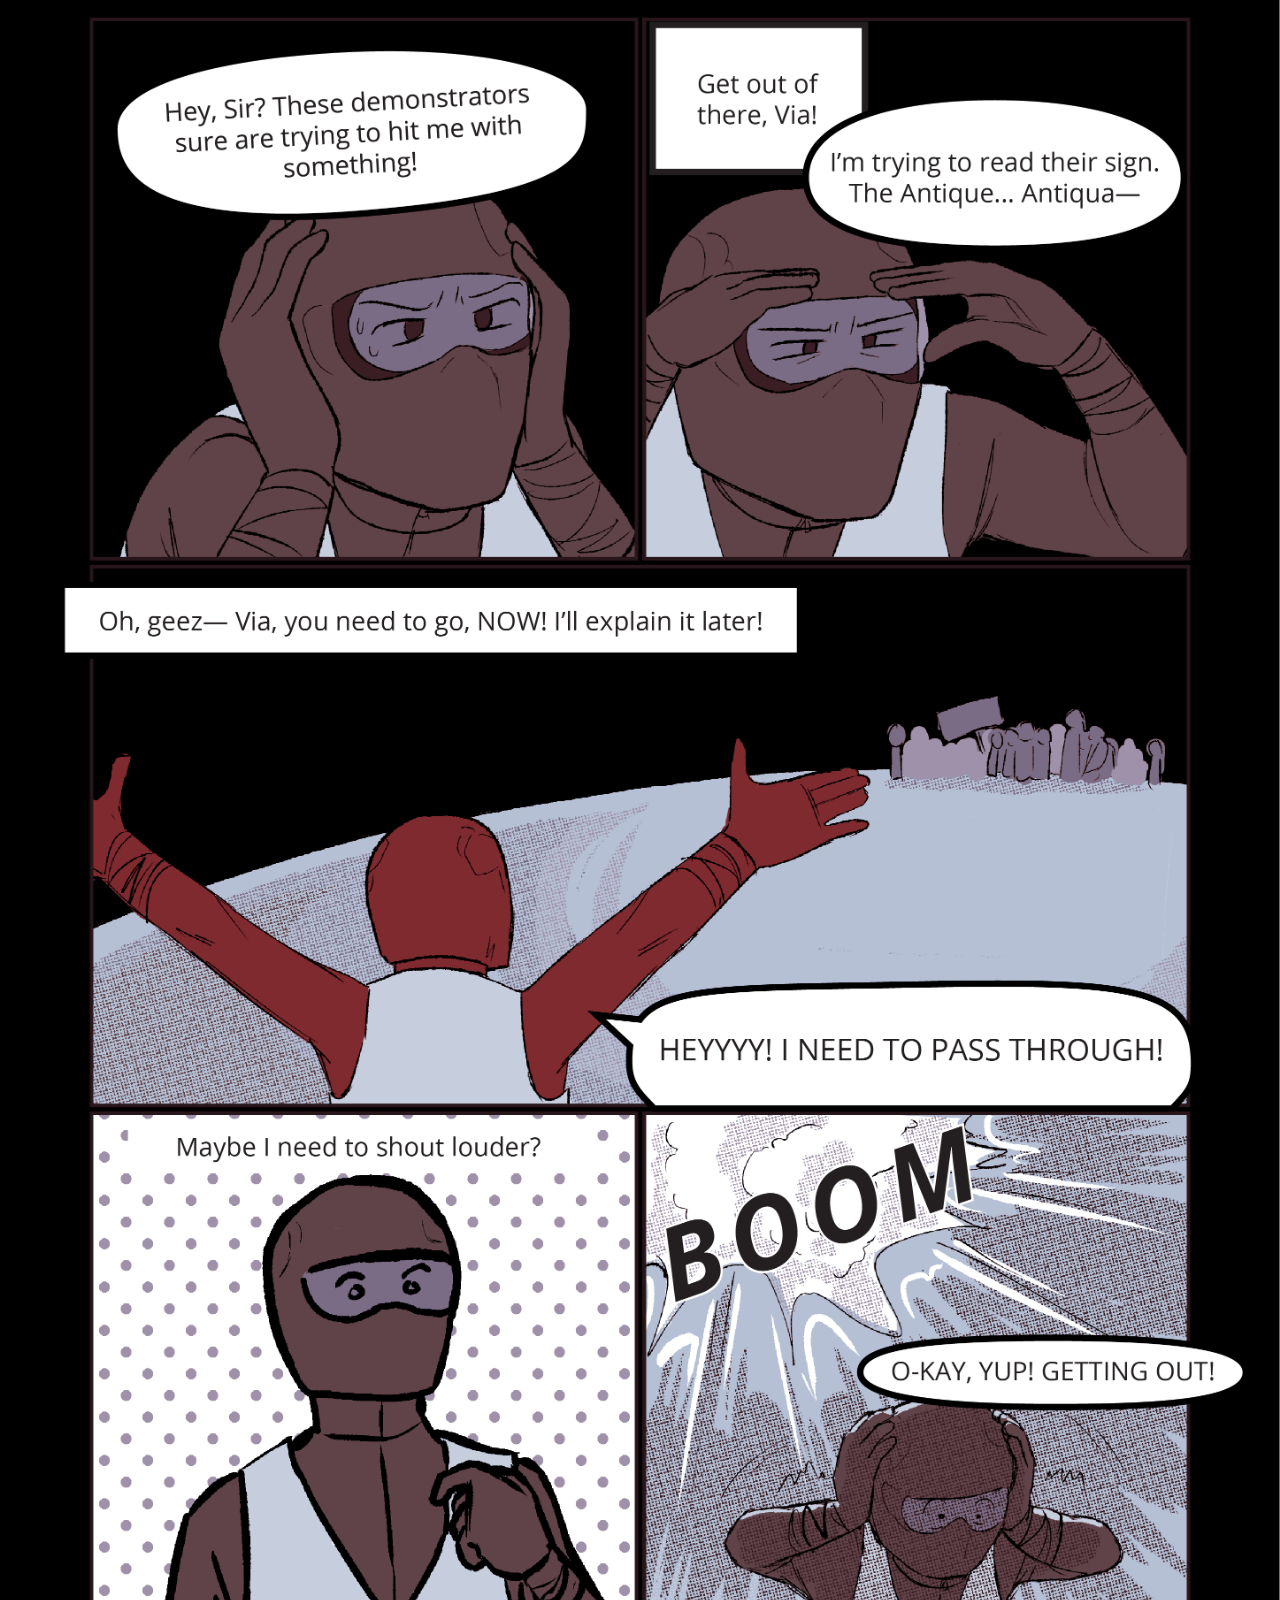
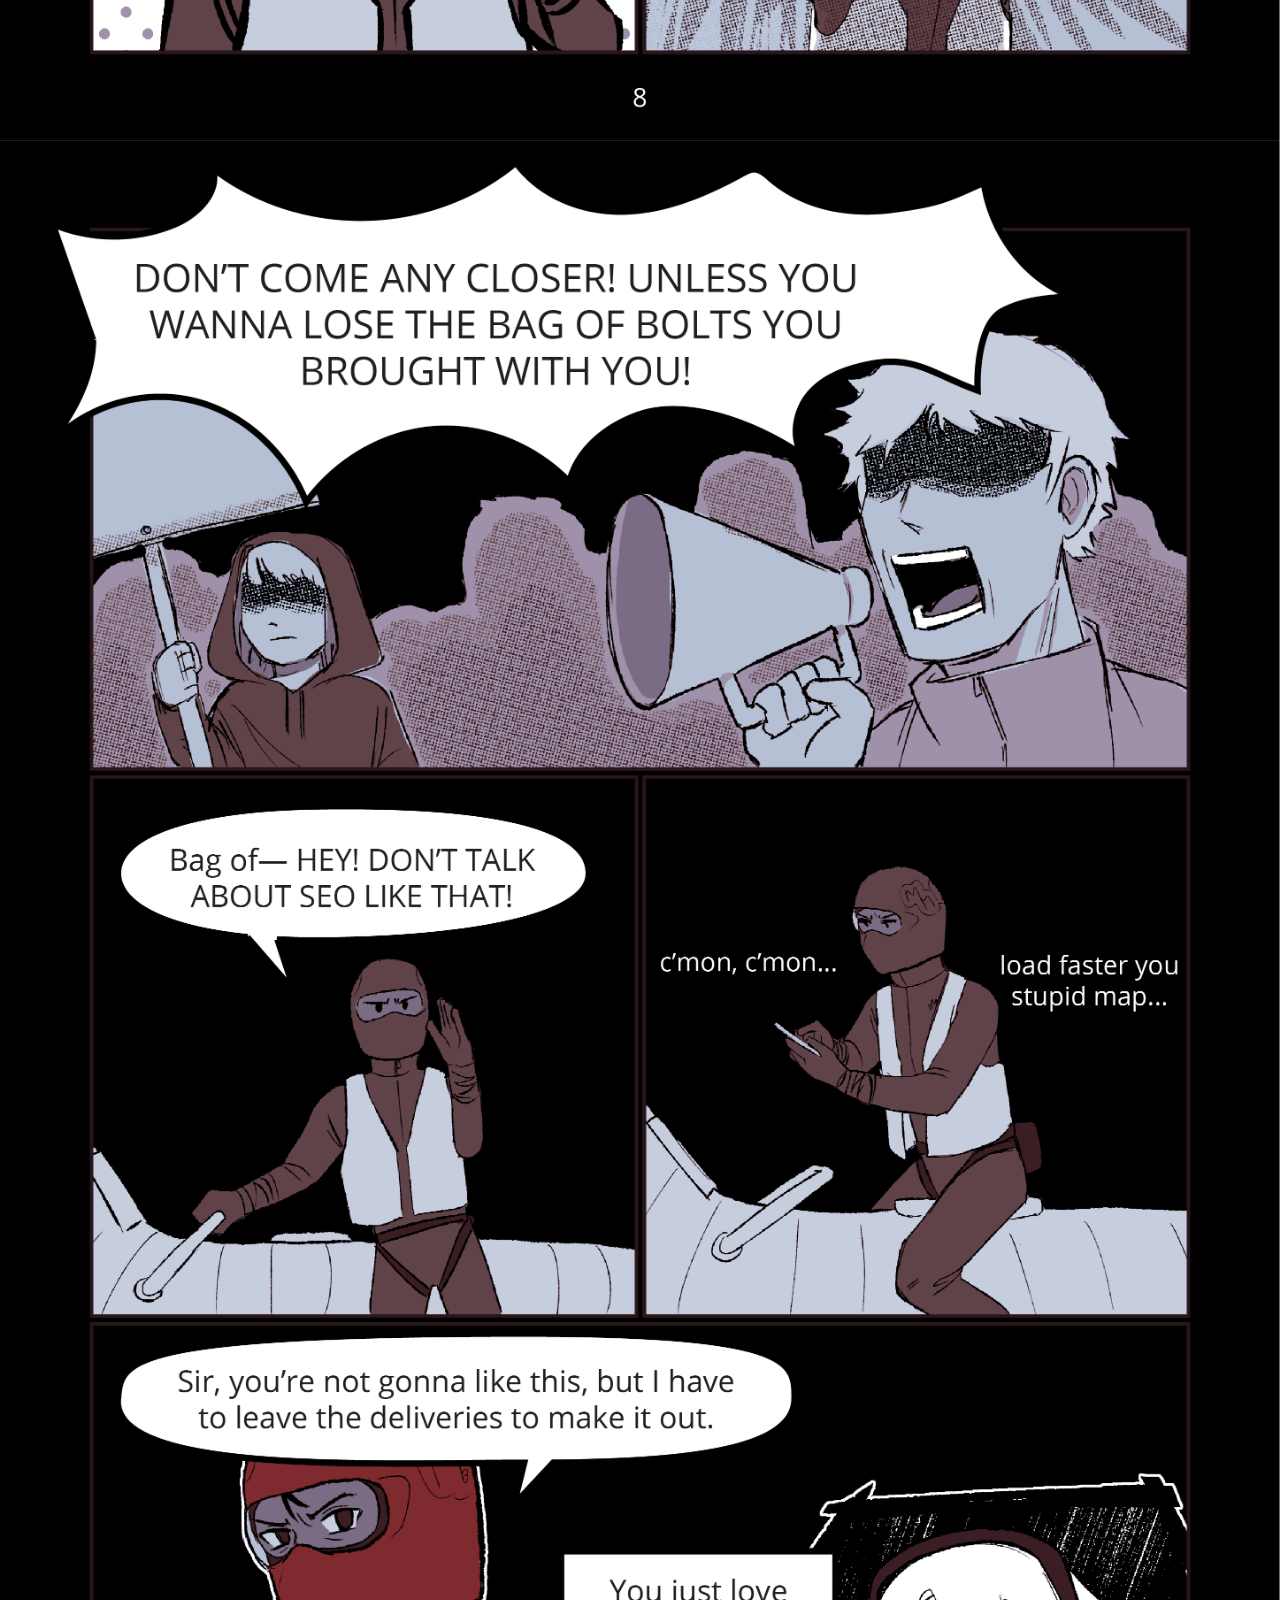
==== commit ea870351: "add images" ====
--- a/index.html
+++ b/index.html
@@ -141,7 +141,7 @@
             <!-- REMOVE width:996 after exporting correctly -->
             <div class="row justify-content-center">
                 <div class="col-lg-9">
-                    <img src="img/pages/page4sans.png" width="996px" class="img-fluid mx-auto d-block" id="4" alt="">
+                    <img src="img/pages/page4sans.png" class="img-fluid mx-auto d-block" id="4" alt="">
                 </div>
             </div>
             <!-- page 4 description -->
@@ -158,7 +158,7 @@
 
             <div class="row justify-content-center">
                 <div class="col-lg-9">
-                    <img src="img/pages/page5sans.png" width="996px" class="img-fluid mx-auto d-block" id="5" alt="">
+                    <img src="img/pages/page5sans.png" class="img-fluid mx-auto d-block" id="5" alt="">
                 </div>
             </div>
             <!-- page 5 description -->
@@ -172,7 +172,7 @@
             </div>
             <div class="row justify-content-center">
                 <div class="col-lg-9">
-                    <img src="img/pages/page6sans.png" width="996px" class="img-fluid mx-auto d-block" id="6" alt="">
+                    <img src="img/pages/page6sans.png" class="img-fluid mx-auto d-block" id="6" alt="">
                 </div>
             </div>
             <!-- page 6 description -->
@@ -186,7 +186,7 @@
             </div>
             <div class="row justify-content-center">
                 <div class="col-lg-9">
-                    <img src="img/pages/page7sans.png" width="996px" class="img-fluid mx-auto d-block" id="7" alt="">
+                    <img src="img/pages/page7sans.png" class="img-fluid mx-auto d-block" id="7" alt="">
                 </div>
             </div>
             <!-- page 7 description -->
@@ -201,7 +201,7 @@
             </div>
             <div class="row justify-content-center">
                 <div class="col-lg-9">
-                    <img src="img/pages/page8sans.png" width="996px" class="img-fluid mx-auto d-block" id="8" alt="">
+                    <img src="img/pages/page8sans.png" class="img-fluid mx-auto d-block" id="8" alt="">
                 </div>
             </div>
             <!-- page 8 description -->
@@ -216,7 +216,7 @@
             </div>
             <div class="row justify-content-center">
                 <div class="col-lg-9">
-                    <img src="img/pages/page9sans.png" width="996px" class="img-fluid mx-auto d-block" id="9" alt="">
+                    <img src="img/pages/page9sans.png" class="img-fluid mx-auto d-block" id="9" alt="">
                 </div>
             </div>
             <!-- page 9 description -->
@@ -231,12 +231,162 @@
             </div>
             <div class="row justify-content-center">
                 <div class="col-lg-9">
-                    <img src="img/pages/page10sans.png" width="996px" class="img-fluid mx-auto d-block" id="10" alt="">
+                    <img src="img/pages/page10sans.png" class="img-fluid mx-auto d-block" id="10" alt="">
                 </div>
             </div>
             <!-- page 10 description -->
             <div class="visually-hidden-focusable" :active> 
                 <section class="visually-hidden-focusable" :focus>Page 10: Five panels.
+                  <br>Panel 1: Via leans down to mess with the control panel of her ship while talking to herself. She mumbles, "Totally not stressed... disengaging magnetic load..." while another projectile from the demonstrators flies over her.
+                  <br>Panel 2: The rest of the deliveries in the net fall to the ground with a loud THUD.
+                  <br>Panel 3: Via flips one of three switches on her ships control panel.
+                  <br>Panel 4: Via pulls down the handle of her ship with a CLUNK.
+                  <br>Panel 5: Via takes off into space again on top of her ship, flying into the air and away from the satellite.
+                </section>
+            </div>
+            <div class="row justify-content-center">
+                <div class="col-lg-9">
+                    <img src="img/pages/page11sans.png" class="img-fluid mx-auto d-block" id="1" alt="">
+                </div>
+            </div>
+            <!-- page 11 description -->
+            <div class="visually-hidden-focusable" :active>
+                <section class="visually-hidden-focusable" :focus>Page 11: Three panels.
+                  <br>Panel 1: A small red figure rides through space on a long ship, towing cargo. Asteroids are in the foreground, with stars in the background.
+                  <br>Panel 2: Closeup of a face wearing a red helmet, that reveals only the character's eyes. They have a stern expression.
+                  <br>Panel 3: The same closeup from a side angle. There is a sticker with two "M"s with small wings, and a no smoking sticker.
+                </section><!-- paragraphs don't allow individual control -->
+                <!-- adding a br is a new focus for screen readers, helps separate flow of audio -->
+            </div>
+
+            <div class="row justify-content-center">
+                <div class="col-lg-9">
+                    <img src="img/pages/page12sans.png" class="img-fluid mx-auto d-block" id="2" alt="">
+                </div>
+            </div>
+            <!-- page 12 description-->
+            <div class="visually-hidden-focusable" :active> 
+                <section class="visually-hidden-focusable" :focus>Page 12: Four panels.
+                  <br>Panel 1: The person with the red spacesuit driving their long cylindrical vehical. Their radio crackles, unnoticed.
+                  <br>Panel 2: The person pulls out a small handheld screen. The text to their left says "Via..."
+                  <br>Panel 3 and 4: Closeup of the screen in their hands. They scroll in panel 3, then tap in panel 4, selecting something on the screen.
+                </section>
+            </div>
+
+            <div class="row justify-content-center">
+                <div class="col-lg-9">
+                    <img src="img/pages/page13sans.png" class="img-fluid mx-auto d-flex" id="3" alt="">
+                </div>
+            </div>
+            <!-- page 13 description -->
+            <div class="visually-hidden-focusable" :active> 
+                <section class="visually-hidden-focusable" :focus>Page 13: Five panels.
+                  <br>Panel 1: Someone shouts: "VIA!!!" through the crackling radio. The character in the red suit lets out a noise of surprise.
+                  <br>Panel 2: The character in the suit, named Via, talks through the radio, saying "Sorry, I—", and is cut off by the other person. "NO 'SORRY'S!!!". Via responds with "...I was on my way to you already." while making a tired expression.
+                  <br>Panel 3: The character on the other end of the radio is shown wearing a headset and a sweater, shaking their fist in annoyance. "You gotta hurry it up, I wanna get home in time for dinner!"
+                  <br>Panel 4: The character with the headset shouts again: "Your list is still miles long!". Their angry face is overlayed over a list of unclear items. The caption at the bottom says: "Via's deliveries for the day.".
+                  <br>Panel 5: Via makes an exhausted expression with her eyes, saying nothing.
+                </section>
+            </div>
+            
+            <div class="row justify-content-center">
+                <div class="col-lg-9">
+                    <img src="img/pages/page14sans.png" class="img-fluid mx-auto d-block" id="4" alt="">
+                </div>
+            </div>
+            <!-- page 14 description -->
+            <div class="visually-hidden-focusable" :active> 
+                <section class="visually-hidden-focusable" :focus>Page 14: Six panels.
+                  <br>Panel 1: The character with the headset shouts at Via in frustration, Via saying "OK, OK" with a blank expression in response.
+                  <br>Panel 2: Cargo is towed in a net at the end of a snake-like tail, the ship that Via is seated on.
+                  <br>Panel 3: Via holds a letter in one hand, saying "Hm...".
+                  <br>Panel 4: Via is staring at the letter blankly. The caption says, "She can't read handwriting.".
+                  <br>Panel 5: Via brings the letter closer to squint at it, saying "HUH?" in confusion.
+                  <br>Panel 6: The front of Via's ship moving through space, its head also similar to a snake's.
+                </section>
+            </div>
+
+            <div class="row justify-content-center">
+                <div class="col-lg-9">
+                    <img src="img/pages/page15sans.png" class="img-fluid mx-auto d-block" id="5" alt="">
+                </div>
+            </div>
+            <!-- page 15 description -->
+            <div class="visually-hidden-focusable" :active> 
+                <section class="visually-hidden-focusable" :focus>Page 15: Four panels.
+                  <br>Panel 1: Via deposits the letter into a storage slot on the side of her ship, saying, "Guess I'll hold onto it.".
+                  <br>Panel 2: Via pats the side of her ship affectionately. She thinks to herself, "Just a couple more deliveries...".
+                  <br>Panel 3: A piece of her navigation interface reads, "Travel to: Satellite" on top of illegible glyphs.
+                  <br>Panel 4: Via travels quickly through space, riding on top of her ship with the cargo towed in the net behind them.
+                </section>
+            </div>
+            <div class="row justify-content-center">
+                <div class="col-lg-9">
+                    <img src="img/pages/page16sans.png" class="img-fluid mx-auto d-block" id="6" alt="">
+                </div>
+            </div>
+            <!-- page 16 description -->
+            <div class="visually-hidden-focusable" :active> 
+                <section class="visually-hidden-focusable" :focus>Page 16: Five panels.
+                  <br>Panels 1 through 3: Via triumphantly holding a package to deliver it. The caption above the three panels reads, "DELIVERIES! So many.".
+                  <br>Panel 4: Via slumps over in exhaustion, letting out a "GUH..." to express her tiredness.
+                  <br>Panel 5: Via holds up her navigation device again, thinking to herself, "Only two more...". 
+                  <br>Panel 6: A closeup of her navigation device, with her hand showing through the transparency.
+                </section>
+            </div>
+            <div class="row justify-content-center">
+                <div class="col-lg-9">
+                    <img src="img/pages/page17sans.png" class="img-fluid mx-auto d-block" id="7" alt="">
+                </div>
+            </div>
+            <!-- page 17 description -->
+            <div class="visually-hidden-focusable" :active> 
+                <section class="visually-hidden-focusable" :focus>Page 17: Five panels.
+                  <br>Panel 1: Via is leaned over, driving her ship when her radio crackles.
+                  <br>Panel 2: The character with the headset, named Sir, is in her office looking at an interface with a serious expression. She tells Via, "Heads up, there seems to be some sorta demonstration ahead.".
+                  <br>Panel 3: Sir talks through the radio while Via puts on a safety vest, saying "You're gonna want to put your vest on, so hopefully they leave you alone. You are offering a critical service, after all...". 
+                  <br>Panel 4: Something flies past the side of Via's head, disappearing into space.
+                  <br>Panel 5: Via realizes what flew past, hand up in shock. She says, "Oh, sh—", her words cut off.
+                </section>
+            </div>
+            <div class="row justify-content-center">
+                <div class="col-lg-9">
+                    <img src="img/pages/page8sans.png" class="img-fluid mx-auto d-block" id="8" alt="">
+                </div>
+            </div>
+            <!-- page 18 description -->
+            <div class="visually-hidden-focusable" :active> 
+                <section class="visually-hidden-focusable" :focus>Page 18: Five panels.
+                  <br>Panel 1: Via looks at something out of view, hands clutching her helmet with a nervous expression. She says over the radio, "Hey, Sir? These demonstrators sure are trying to hit me with something!".
+                  <br>Panel 2: Via uses her hands to look out, squinting at whatever is out of view. Sir comes over the radio with, "Get out of there Via!" while Via continues talking, saying "I'm trying to read their sign. The Antique... Antiqua—".
+                  <br>Panel 3: Sir comes over the radio again, saying "Oh, geez— Via, you need to go, NOW! I'll explain later!". But Via is waving her arms at the crowd of demonstrators, now shown in the distance. She yells to them, "HEYYY! I NEED TO PASS THROUGH!".
+                  <br>Panel 4: Via has a blank face, hand half up in confusion. She thinks to herself, "Maybe I need to shout louder?".
+                  <br>Panel 5: An explosion goes off behind Via, with a large BOOM and a cloud of smoke. Via clutches her head, saying "O—KAY, YUP! GETTING OUT!" to herself in panic.
+                </section>
+            </div>
+            <div class="row justify-content-center">
+                <div class="col-lg-9">
+                    <img src="img/pages/page19sans.png" class="img-fluid mx-auto d-block" id="9" alt="">
+                </div>
+            </div>
+            <!-- page 19 description -->
+            <div class="visually-hidden-focusable" :active> 
+                <section class="visually-hidden-focusable" :focus>Page 19: Four panels.
+                  <br>Panel 1: A close up of the demonstrators, with no clear facial features. One of them is holding an analog megaphone, and shouts, "DON'T COME ANY CLOSER! UNLESS YOU WANNA LOSE THE BAG OF BOLTS YOU BROUGHT WITH YOU!". Another demonstrator wearing a hoodie stands off to the side, holding a sign.
+                  <br>Panel 2: Via grabs the handle of her ship, shouting back, "Bag of— HEY! DON'T TALK ABOUT SEO LIKE THAT!".
+                  <br>Panel 3: Via talks to herself as she gets on her ship, Seo, "C'mon, c'mon... load faster you stupid map...".
+                  <br>Panel 4: Via talks to Sir through the radio, holding her navigation device, saying, "Sir, you're not gonna like this, but I have to leave the deliveries to make it out."
+                  Sir replies back, "You just love making my job harder, don't you." holding her head in pain in the corner.
+                </section>
+            </div>
+            <div class="row justify-content-center">
+                <div class="col-lg-9">
+                    <img src="img/pages/page20sans.png" class="img-fluid mx-auto d-block" id="10" alt="">
+                </div>
+            </div>
+            <!-- page 20 description -->
+            <div class="visually-hidden-focusable" :active> 
+                <section class="visually-hidden-focusable" :focus>Page 20: Five panels.
                   <br>Panel 1: Via leans down to mess with the control panel of her ship while talking to herself. She mumbles, "Totally not stressed... disengaging magnetic load..." while another projectile from the demonstrators flies over her.
                   <br>Panel 2: The rest of the deliveries in the net fall to the ground with a loud THUD.
                   <br>Panel 3: Via flips one of three switches on her ships control panel.
--- a/css/dark-mode.css
+++ b/css/dark-mode.css
@@ -6,7 +6,7 @@
 
 [data-bs-theme="dark"] {
   background-color: #111 !important;
-  color: #eee ;
+  color: #eee;
 }
 
 [data-bs-theme="dark"] .bg-black {
@@ -23,4 +23,30 @@
 
 [data-bs-theme="dark"] .bg-white {
   background-color: #000  !important;
+}
+
+[data-bs-theme="dark"] .nav-link {
+  color: #a992b9;
+}
+
+[data-bs-theme="dark"] .nav-link:hover {
+  color: #b6abc9;
+}
+
+[data-bs-theme="dark"] a:hover {
+  color: #291842;
+}
+
+[data-bs-theme="dark"] .nav-pills .nav-link.active, .nav-pills .show > .nav-link {
+  background-color: #a992b9 !important;
+  color: #fff  !important;
+}
+
+[data-bs-theme="dark"] .btn-outline-primary {
+  color: #a992b9 !important;
+  border-color: #a992b9;
+}
+
+[data-bs-theme="dark"] .btn-outline-primary:hover {
+  color: #fff !important;
 }--- a/css/custom2.css
+++ b/css/custom2.css
@@ -4,4 +4,4 @@
  * Copyright 2011-2021 The Bootstrap Authors
  * Copyright 2011-2021 Twitter, Inc.
  * Licensed under MIT (https://github.com/twbs/bootstrap/blob/main/LICENSE)
- */:root{--bs-blue: #0d6efd;--bs-indigo: #6610f2;--bs-purple: #6f42c1;--bs-pink: #d63384;--bs-red: #dc3545;--bs-orange: #fd7e14;--bs-yellow: #ffc107;--bs-green: #198754;--bs-teal: #20c997;--bs-cyan: #0dcaf0;--bs-white: #fff;--bs-gray: #6c757d;--bs-gray-dark: #343a40;--bs-primary: #7f6790;--bs-secondary: #868e96;--bs-success: #6bcdaa;--bs-info: #87e2ff;--bs-warning: #ffc107;--bs-danger: #dc3545;--bs-light: #f8f9fa;--bs-dark: #343434;--bs-font-sans-serif: system-ui, -apple-system, "Segoe UI", Roboto, "Helvetica Neue", Arial, "Noto Sans", "Liberation Sans", sans-serif, "Apple Color Emoji", "Segoe UI Emoji", "Segoe UI Symbol", "Noto Color Emoji";--bs-font-monospace: SFMono-Regular, Menlo, Monaco, Consolas, "Liberation Mono", "Courier New", monospace;--bs-gradient: linear-gradient(180deg, rgba(255,255,255,0.15), rgba(255,255,255,0))}*,*::before,*::after{box-sizing:border-box}@media (prefers-reduced-motion: no-preference){:root{scroll-behavior:smooth}}body{margin:0;font-family:var(--bs-font-sans-serif);font-size:1rem;font-weight:400;line-height:1.5;color:#212529;background-color:#fff;-webkit-text-size-adjust:100%;-webkit-tap-highlight-color:rgba(0,0,0,0)}hr{margin:1rem 0;color:inherit;background-color:currentColor;border:0;opacity:.25}hr:not([size]){height:1px}h1,.h1,h2,.h2,h3,.h3,h4,.h4,h5,.h5,h6,.h6{margin-top:0;margin-bottom:.5rem;font-weight:500;line-height:1.2}h1,.h1{font-size:calc(1.375rem + 1.5vw)}@media (min-width: 1200px){h1,.h1{font-size:2.5rem}}h2,.h2{font-size:calc(1.325rem + .9vw)}@media (min-width: 1200px){h2,.h2{font-size:2rem}}h3,.h3{font-size:calc(1.3rem + .6vw)}@media (min-width: 1200px){h3,.h3{font-size:1.75rem}}h4,.h4{font-size:calc(1.275rem + .3vw)}@media (min-width: 1200px){h4,.h4{font-size:1.5rem}}h5,.h5{font-size:1.25rem}h6,.h6{font-size:1rem}p{margin-top:0;margin-bottom:1rem}abbr[title],abbr[data-bs-original-title]{text-decoration:underline dotted;cursor:help;text-decoration-skip-ink:none}address{margin-bottom:1rem;font-style:normal;line-height:inherit}ol,ul{padding-left:2rem}ol,ul,dl{margin-top:0;margin-bottom:1rem}ol ol,ul ul,ol ul,ul ol{margin-bottom:0}dt{font-weight:700}dd{margin-bottom:.5rem;margin-left:0}blockquote{margin:0 0 1rem}b,strong{font-weight:bolder}small,.small{font-size:.875em}mark,.mark{padding:.2em;background-color:#fcf8e3}sub,sup{position:relative;font-size:.75em;line-height:0;vertical-align:baseline}sub{bottom:-.25em}sup{top:-.5em}a{color:#7f6790;text-decoration:underline}a:hover{color:#291842}a:not([href]):not([class]),a:not([href]):not([class]):hover{color:inherit;text-decoration:none}pre,code,kbd,samp{font-family:var(--bs-font-monospace);font-size:1em;direction:ltr /* rtl:ignore */;unicode-bidi:bidi-override}pre{display:block;margin-top:0;margin-bottom:1rem;overflow:auto;font-size:.875em}pre code{font-size:inherit;color:inherit;word-break:normal}code{font-size:.875em;color:#d63384;word-wrap:break-word}a>code{color:inherit}kbd{padding:.2rem .4rem;font-size:.875em;color:#fff;background-color:#212529;border-radius:.2rem}kbd kbd{padding:0;font-size:1em;font-weight:700}figure{margin:0 0 1rem}img,svg{vertical-align:middle}table{caption-side:bottom;border-collapse:collapse}caption{padding-top:.5rem;padding-bottom:.5rem;color:#6c757d;text-align:left}th{text-align:inherit;text-align:-webkit-match-parent}thead,tbody,tfoot,tr,td,th{border-color:inherit;border-style:solid;border-width:0}label{display:inline-block}button{border-radius:0}button:focus:not(:focus-visible){outline:0}input,button,select,optgroup,textarea{margin:0;font-family:inherit;font-size:inherit;line-height:inherit}button,select{text-transform:none}[role="button"]{cursor:pointer}select{word-wrap:normal}select:disabled{opacity:1}[list]::-webkit-calendar-picker-indicator{display:none}button,[type="button"],[type="reset"],[type="submit"]{-webkit-appearance:button}button:not(:disabled),[type="button"]:not(:disabled),[type="reset"]:not(:disabled),[type="submit"]:not(:disabled){cursor:pointer}::-moz-focus-inner{padding:0;border-style:none}textarea{resize:vertical}fieldset{min-width:0;padding:0;margin:0;border:0}legend{float:left;width:100%;padding:0;margin-bottom:.5rem;font-size:calc(1.275rem + .3vw);line-height:inherit}@media (min-width: 1200px){legend{font-size:1.5rem}}legend+*{clear:left}::-webkit-datetime-edit-fields-wrapper,::-webkit-datetime-edit-text,::-webkit-datetime-edit-minute,::-webkit-datetime-edit-hour-field,::-webkit-datetime-edit-day-field,::-webkit-datetime-edit-month-field,::-webkit-datetime-edit-year-field{padding:0}::-webkit-inner-spin-button{height:auto}[type="search"]{outline-offset:-2px;-webkit-appearance:textfield}::-webkit-search-decoration{-webkit-appearance:none}::-webkit-color-swatch-wrapper{padding:0}::file-selector-button{font:inherit}::-webkit-file-upload-button{font:inherit;-webkit-appearance:button}output{display:inline-block}iframe{border:0}summary{display:list-item;cursor:pointer}progress{vertical-align:baseline}[hidden]{display:none !important}.lead{font-size:1.25rem;font-weight:300}.display-1{font-size:calc(1.625rem + 4.5vw);font-weight:300;line-height:1.2}@media (min-width: 1200px){.display-1{font-size:5rem}}.display-2{font-size:calc(1.575rem + 3.9vw);font-weight:300;line-height:1.2}@media (min-width: 1200px){.display-2{font-size:4.5rem}}.display-3{font-size:calc(1.525rem + 3.3vw);font-weight:300;line-height:1.2}@media (min-width: 1200px){.display-3{font-size:4rem}}.display-4{font-size:calc(1.475rem + 2.7vw);font-weight:300;line-height:1.2}@media (min-width: 1200px){.display-4{font-size:3.5rem}}.display-5{font-size:calc(1.425rem + 2.1vw);font-weight:300;line-height:1.2}@media (min-width: 1200px){.display-5{font-size:3rem}}.display-6{font-size:calc(1.375rem + 1.5vw);font-weight:300;line-height:1.2}@media (min-width: 1200px){.display-6{font-size:2.5rem}}.list-unstyled{padding-left:0;list-style:none}.list-inline{padding-left:0;list-style:none}.list-inline-item{display:inline-block}.list-inline-item:not(:last-child){margin-right:.5rem}.initialism{font-size:.875em;text-transform:uppercase}.blockquote{margin-bottom:1rem;font-size:1.25rem}.blockquote>:last-child{margin-bottom:0}.blockquote-footer{margin-top:-1rem;margin-bottom:1rem;font-size:.875em;color:#6c757d}.blockquote-footer::before{content:"\2014\00A0"}.img-fluid{max-width:100%;height:auto}.img-thumbnail{padding:.25rem;background-color:#fff;border:1px solid #dee2e6;border-radius:.25rem;max-width:100%;height:auto}.figure{display:inline-block}.figure-img{margin-bottom:.5rem;line-height:1}.figure-caption{font-size:.875em;color:#6c757d}.table{--bs-table-bg: rgba(0,0,0,0);--bs-table-accent-bg: rgba(0,0,0,0);--bs-table-striped-color: #212529;--bs-table-striped-bg: rgba(0,0,0,0.05);--bs-table-active-color: #212529;--bs-table-active-bg: rgba(0,0,0,0.1);--bs-table-hover-color: #212529;--bs-table-hover-bg: rgba(0,0,0,0.075);width:100%;margin-bottom:1rem;color:#212529;vertical-align:top;border-color:#dee2e6}.table>:not(caption)>*>*{padding:.5rem .5rem;background-color:var(--bs-table-bg);border-bottom-width:1px;box-shadow:inset 0 0 0 9999px var(--bs-table-accent-bg)}.table>tbody{vertical-align:inherit}.table>thead{vertical-align:bottom}.table>:not(:last-child)>:last-child>*{border-bottom-color:currentColor}.caption-top{caption-side:top}.table-sm>:not(caption)>*>*{padding:.25rem .25rem}.table-bordered>:not(caption)>*{border-width:1px 0}.table-bordered>:not(caption)>*>*{border-width:0 1px}.table-borderless>:not(caption)>*>*{border-bottom-width:0}.table-striped>tbody>tr:nth-of-type(odd){--bs-table-accent-bg: var(--bs-table-striped-bg);color:var(--bs-table-striped-color)}.table-active{--bs-table-accent-bg: var(--bs-table-active-bg);color:var(--bs-table-active-color)}.table-hover>tbody>tr:hover{--bs-table-accent-bg: var(--bs-table-hover-bg);color:var(--bs-table-hover-color)}.table-primary{--bs-table-bg: #d6d2dc;--bs-table-striped-bg: #cbc8d1;--bs-table-striped-color: #000;--bs-table-active-bg: #c1bdc6;--bs-table-active-color: #000;--bs-table-hover-bg: #c6c2cc;--bs-table-hover-color: #000;color:#000;border-color:#c1bdc6}.table-secondary{--bs-table-bg: #e7e8ea;--bs-table-striped-bg: #dbdcde;--bs-table-striped-color: #000;--bs-table-active-bg: #d0d1d3;--bs-table-active-color: #000;--bs-table-hover-bg: #d6d7d8;--bs-table-hover-color: #000;color:#000;border-color:#d0d1d3}.table-success{--bs-table-bg: #e1f5ee;--bs-table-striped-bg: #d6e9e2;--bs-table-striped-color: #000;--bs-table-active-bg: #cbddd6;--bs-table-active-color: #000;--bs-table-hover-bg: #d0e3dc;--bs-table-hover-color: #000;color:#000;border-color:#cbddd6}.table-info{--bs-table-bg: #e7f9ff;--bs-table-striped-bg: #dbedf2;--bs-table-striped-color: #000;--bs-table-active-bg: #d0e0e6;--bs-table-active-color: #000;--bs-table-hover-bg: #d6e6ec;--bs-table-hover-color: #000;color:#000;border-color:#d0e0e6}.table-warning{--bs-table-bg: #fff3cd;--bs-table-striped-bg: #f2e7c3;--bs-table-striped-color: #000;--bs-table-active-bg: #e6dbb9;--bs-table-active-color: #000;--bs-table-hover-bg: #ece1be;--bs-table-hover-color: #000;color:#000;border-color:#e6dbb9}.table-danger{--bs-table-bg: #f8d7da;--bs-table-striped-bg: #eccccf;--bs-table-striped-color: #000;--bs-table-active-bg: #dfc2c4;--bs-table-active-color: #000;--bs-table-hover-bg: #e5c7ca;--bs-table-hover-color: #000;color:#000;border-color:#dfc2c4}.table-light{--bs-table-bg: #f8f9fa;--bs-table-striped-bg: #ecedee;--bs-table-striped-color: #000;--bs-table-active-bg: #dfe0e1;--bs-table-active-color: #000;--bs-table-hover-bg: #e5e6e7;--bs-table-hover-color: #000;color:#000;border-color:#dfe0e1}.table-dark{--bs-table-bg: #343434;--bs-table-striped-bg: #3e3e3e;--bs-table-striped-color: #fff;--bs-table-active-bg: #484848;--bs-table-active-color: #fff;--bs-table-hover-bg: #434343;--bs-table-hover-color: #fff;color:#fff;border-color:#484848}.table-responsive{overflow-x:auto;-webkit-overflow-scrolling:touch}@media (max-width: 575.98px){.table-responsive-sm{overflow-x:auto;-webkit-overflow-scrolling:touch}}@media (max-width: 767.98px){.table-responsive-md{overflow-x:auto;-webkit-overflow-scrolling:touch}}@media (max-width: 991.98px){.table-responsive-lg{overflow-x:auto;-webkit-overflow-scrolling:touch}}@media (max-width: 1199.98px){.table-responsive-xl{overflow-x:auto;-webkit-overflow-scrolling:touch}}@media (max-width: 1399.98px){.table-responsive-xxl{overflow-x:auto;-webkit-overflow-scrolling:touch}}.form-label{margin-bottom:.5rem}.col-form-label{padding-top:calc(.375rem + 1px);padding-bottom:calc(.375rem + 1px);margin-bottom:0;font-size:inherit;line-height:1.5}.col-form-label-lg{padding-top:calc(.5rem + 1px);padding-bottom:calc(.5rem + 1px);font-size:1.25rem}.col-form-label-sm{padding-top:calc(.25rem + 1px);padding-bottom:calc(.25rem + 1px);font-size:.875rem}.form-text{margin-top:.25rem;font-size:.875em;color:#6c757d}.form-control{display:block;width:100%;padding:.375rem .75rem;font-size:1rem;font-weight:400;line-height:1.5;color:#212529;background-color:#fff;background-clip:padding-box;border:1px solid #ced4da;appearance:none;border-radius:.25rem;transition:border-color 0.15s ease-in-out,box-shadow 0.15s ease-in-out}@media (prefers-reduced-motion: reduce){.form-control{transition:none}}.form-control[type="file"]{overflow:hidden}.form-control[type="file"]:not(:disabled):not([readonly]){cursor:pointer}.form-control:focus{color:#212529;background-color:#fff;border-color:#998fa9;outline:0;box-shadow:0 0 0 .25rem rgba(51,30,82,0.25)}.form-control::-webkit-date-and-time-value{height:1.5em}.form-control::placeholder{color:#6c757d;opacity:1}.form-control:disabled,.form-control[readonly]{background-color:#e9ecef;opacity:1}.form-control::file-selector-button{padding:.375rem .75rem;margin:-.375rem -.75rem;margin-inline-end:.75rem;color:#212529;background-color:#e9ecef;pointer-events:none;border-color:inherit;border-style:solid;border-width:0;border-inline-end-width:1px;border-radius:0;transition:color 0.15s ease-in-out,background-color 0.15s ease-in-out,border-color 0.15s ease-in-out,box-shadow 0.15s ease-in-out}@media (prefers-reduced-motion: reduce){.form-control::file-selector-button{transition:none}}.form-control:hover:not(:disabled):not([readonly])::file-selector-button{background-color:#dde0e3}.form-control::-webkit-file-upload-button{padding:.375rem .75rem;margin:-.375rem -.75rem;margin-inline-end:.75rem;color:#212529;background-color:#e9ecef;pointer-events:none;border-color:inherit;border-style:solid;border-width:0;border-inline-end-width:1px;border-radius:0;transition:color 0.15s ease-in-out,background-color 0.15s ease-in-out,border-color 0.15s ease-in-out,box-shadow 0.15s ease-in-out}@media (prefers-reduced-motion: reduce){.form-control::-webkit-file-upload-button{transition:none}}.form-control:hover:not(:disabled):not([readonly])::-webkit-file-upload-button{background-color:#dde0e3}.form-control-plaintext{display:block;width:100%;padding:.375rem 0;margin-bottom:0;line-height:1.5;color:#212529;background-color:transparent;border:solid transparent;border-width:1px 0}.form-control-plaintext.form-control-sm,.form-control-plaintext.form-control-lg{padding-right:0;padding-left:0}.form-control-sm{min-height:calc(1.5em + .5rem + 2px);padding:.25rem .5rem;font-size:.875rem;border-radius:.2rem}.form-control-sm::file-selector-button{padding:.25rem .5rem;margin:-.25rem -.5rem;margin-inline-end:.5rem}.form-control-sm::-webkit-file-upload-button{padding:.25rem .5rem;margin:-.25rem -.5rem;margin-inline-end:.5rem}.form-control-lg{min-height:calc(1.5em + 1rem + 2px);padding:.5rem 1rem;font-size:1.25rem;border-radius:.3rem}.form-control-lg::file-selector-button{padding:.5rem 1rem;margin:-.5rem -1rem;margin-inline-end:1rem}.form-control-lg::-webkit-file-upload-button{padding:.5rem 1rem;margin:-.5rem -1rem;margin-inline-end:1rem}textarea.form-control{min-height:calc(1.5em + .75rem + 2px)}textarea.form-control-sm{min-height:calc(1.5em + .5rem + 2px)}textarea.form-control-lg{min-height:calc(1.5em + 1rem + 2px)}.form-control-color{max-width:3rem;height:auto;padding:.375rem}.form-control-color:not(:disabled):not([readonly]){cursor:pointer}.form-control-color::-moz-color-swatch{height:1.5em;border-radius:.25rem}.form-control-color::-webkit-color-swatch{height:1.5em;border-radius:.25rem}.form-select{display:block;width:100%;padding:.375rem 2.25rem .375rem .75rem;font-size:1rem;font-weight:400;line-height:1.5;color:#212529;background-color:#fff;background-image:url("data:image/svg+xml,%3csvg xmlns='http://www.w3.org/2000/svg' viewBox='0 0 16 16'%3e%3cpath fill='none' stroke='%23343a40' stroke-linecap='round' stroke-linejoin='round' stroke-width='2' d='M2 5l6 6 6-6'/%3e%3c/svg%3e");background-repeat:no-repeat;background-position:right .75rem center;background-size:16px 12px;border:1px solid #ced4da;border-radius:.25rem;appearance:none}.form-select:focus{border-color:#998fa9;outline:0;box-shadow:0 0 0 .25rem rgba(51,30,82,0.25)}.form-select[multiple],.form-select[size]:not([size="1"]){padding-right:.75rem;background-image:none}.form-select:disabled{background-color:#e9ecef}.form-select:-moz-focusring{color:transparent;text-shadow:0 0 0 #212529}.form-select-sm{padding-top:.25rem;padding-bottom:.25rem;padding-left:.5rem;font-size:.875rem}.form-select-lg{padding-top:.5rem;padding-bottom:.5rem;padding-left:1rem;font-size:1.25rem}.form-check{display:block;min-height:1.5rem;padding-left:1.5em;margin-bottom:.125rem}.form-check .form-check-input{float:left;margin-left:-1.5em}.form-check-input{width:1em;height:1em;margin-top:.25em;vertical-align:top;background-color:#fff;background-repeat:no-repeat;background-position:center;background-size:contain;border:1px solid rgba(0,0,0,0.25);appearance:none;color-adjust:exact}.form-check-input[type="checkbox"]{border-radius:.25em}.form-check-input[type="radio"]{border-radius:50%}.form-check-input:active{filter:brightness(90%)}.form-check-input:focus{border-color:#998fa9;outline:0;box-shadow:0 0 0 .25rem rgba(51,30,82,0.25)}.form-check-input:checked{background-color:#7f6790;border-color:#7f6790}.form-check-input:checked[type="checkbox"]{background-image:url("data:image/svg+xml,%3csvg xmlns='http://www.w3.org/2000/svg' viewBox='0 0 20 20'%3e%3cpath fill='none' stroke='%23fff' stroke-linecap='round' stroke-linejoin='round' stroke-width='3' d='M6 10l3 3l6-6'/%3e%3c/svg%3e")}.form-check-input:checked[type="radio"]{background-image:url("data:image/svg+xml,%3csvg xmlns='http://www.w3.org/2000/svg' viewBox='-4 -4 8 8'%3e%3ccircle r='2' fill='%23fff'/%3e%3c/svg%3e")}.form-check-input[type="checkbox"]:indeterminate{background-color:#7f6790;border-color:#7f6790;background-image:url("data:image/svg+xml,%3csvg xmlns='http://www.w3.org/2000/svg' viewBox='0 0 20 20'%3e%3cpath fill='none' stroke='%23fff' stroke-linecap='round' stroke-linejoin='round' stroke-width='3' d='M6 10h8'/%3e%3c/svg%3e")}.form-check-input:disabled{pointer-events:none;filter:none;opacity:.5}.form-check-input[disabled] ~ .form-check-label,.form-check-input:disabled ~ .form-check-label{opacity:.5}.form-switch{padding-left:2.5em}.form-switch .form-check-input{width:2em;margin-left:-2.5em;background-image:url("data:image/svg+xml,%3csvg xmlns='http://www.w3.org/2000/svg' viewBox='-4 -4 8 8'%3e%3ccircle r='3' fill='rgba%280,0,0,0.25%29'/%3e%3c/svg%3e");background-position:left center;border-radius:2em;transition:background-position 0.15s ease-in-out}@media (prefers-reduced-motion: reduce){.form-switch .form-check-input{transition:none}}.form-switch .form-check-input:focus{background-image:url("data:image/svg+xml,%3csvg xmlns='http://www.w3.org/2000/svg' viewBox='-4 -4 8 8'%3e%3ccircle r='3' fill='%23998fa9'/%3e%3c/svg%3e")}.form-switch .form-check-input:checked{background-position:right center;background-image:url("data:image/svg+xml,%3csvg xmlns='http://www.w3.org/2000/svg' viewBox='-4 -4 8 8'%3e%3ccircle r='3' fill='%23fff'/%3e%3c/svg%3e")}.form-check-inline{display:inline-block;margin-right:1rem}.btn-check{position:absolute;clip:rect(0, 0, 0, 0);pointer-events:none}.btn-check[disabled]+.btn,.btn-check:disabled+.btn{pointer-events:none;filter:none;opacity:.65}.form-range{width:100%;height:1.5rem;padding:0;background-color:transparent;appearance:none}.form-range:focus{outline:0}.form-range:focus::-webkit-slider-thumb{box-shadow:0 0 0 1px #fff,0 0 0 .25rem rgba(51,30,82,0.25)}.form-range:focus::-moz-range-thumb{box-shadow:0 0 0 1px #fff,0 0 0 .25rem rgba(51,30,82,0.25)}.form-range::-moz-focus-outer{border:0}.form-range::-webkit-slider-thumb{width:1rem;height:1rem;margin-top:-.25rem;background-color:#7f6790;border:0;border-radius:1rem;transition:background-color 0.15s ease-in-out,border-color 0.15s ease-in-out,box-shadow 0.15s ease-in-out;appearance:none}@media (prefers-reduced-motion: reduce){.form-range::-webkit-slider-thumb{transition:none}}.form-range::-webkit-slider-thumb:active{background-color:#c2bccb}.form-range::-webkit-slider-runnable-track{width:100%;height:.5rem;color:transparent;cursor:pointer;background-color:#dee2e6;border-color:transparent;border-radius:1rem}.form-range::-moz-range-thumb{width:1rem;height:1rem;background-color:#7f6790;border:0;border-radius:1rem;transition:background-color 0.15s ease-in-out,border-color 0.15s ease-in-out,box-shadow 0.15s ease-in-out;appearance:none}@media (prefers-reduced-motion: reduce){.form-range::-moz-range-thumb{transition:none}}.form-range::-moz-range-thumb:active{background-color:#c2bccb}.form-range::-moz-range-track{width:100%;height:.5rem;color:transparent;cursor:pointer;background-color:#dee2e6;border-color:transparent;border-radius:1rem}.form-range:disabled{pointer-events:none}.form-range:disabled::-webkit-slider-thumb{background-color:#adb5bd}.form-range:disabled::-moz-range-thumb{background-color:#adb5bd}.form-floating{position:relative}.form-floating>.form-control,.form-floating>.form-select{height:calc(3.5rem + 2px);padding:1rem .75rem}.form-floating>label{position:absolute;top:0;left:0;height:100%;padding:1rem .75rem;pointer-events:none;border:1px solid transparent;transform-origin:0 0;transition:opacity 0.1s ease-in-out,transform 0.1s ease-in-out}@media (prefers-reduced-motion: reduce){.form-floating>label{transition:none}}.form-floating>.form-control::placeholder{color:transparent}.form-floating>.form-control:focus,.form-floating>.form-control:not(:placeholder-shown){padding-top:1.625rem;padding-bottom:.625rem}.form-floating>.form-control:-webkit-autofill{padding-top:1.625rem;padding-bottom:.625rem}.form-floating>.form-select{padding-top:1.625rem;padding-bottom:.625rem}.form-floating>.form-control:focus ~ label,.form-floating>.form-control:not(:placeholder-shown) ~ label,.form-floating>.form-select ~ label{opacity:.65;transform:scale(0.85) translateY(-0.5rem) translateX(0.15rem)}.form-floating>.form-control:-webkit-autofill ~ label{opacity:.65;transform:scale(0.85) translateY(-0.5rem) translateX(0.15rem)}.input-group{position:relative;display:flex;flex-wrap:wrap;align-items:stretch;width:100%}.input-group>.form-control,.input-group>.form-select{position:relative;flex:1 1 auto;width:1%;min-width:0}.input-group>.form-control:focus,.input-group>.form-select:focus{z-index:3}.input-group .btn{position:relative;z-index:2}.input-group .btn:focus{z-index:3}.input-group-text{display:flex;align-items:center;padding:.375rem .75rem;font-size:1rem;font-weight:400;line-height:1.5;color:#212529;text-align:center;white-space:nowrap;background-color:#e9ecef;border:1px solid #ced4da;border-radius:.25rem}.input-group-lg>.form-control,.input-group-lg>.form-select,.input-group-lg>.input-group-text,.input-group-lg>.btn{padding:.5rem 1rem;font-size:1.25rem;border-radius:.3rem}.input-group-sm>.form-control,.input-group-sm>.form-select,.input-group-sm>.input-group-text,.input-group-sm>.btn{padding:.25rem .5rem;font-size:.875rem;border-radius:.2rem}.input-group-lg>.form-select,.input-group-sm>.form-select{padding-right:3rem}.input-group:not(.has-validation)>:not(:last-child):not(.dropdown-toggle):not(.dropdown-menu),.input-group:not(.has-validation)>.dropdown-toggle:nth-last-child(n+3){border-top-right-radius:0;border-bottom-right-radius:0}.input-group.has-validation>:nth-last-child(n+3):not(.dropdown-toggle):not(.dropdown-menu),.input-group.has-validation>.dropdown-toggle:nth-last-child(n+4){border-top-right-radius:0;border-bottom-right-radius:0}.input-group>:not(:first-child):not(.dropdown-menu):not(.valid-tooltip):not(.valid-feedback):not(.invalid-tooltip):not(.invalid-feedback){margin-left:-1px;border-top-left-radius:0;border-bottom-left-radius:0}.valid-feedback{display:none;width:100%;margin-top:.25rem;font-size:.875em;color:#6bcdaa}.valid-tooltip{position:absolute;top:100%;z-index:5;display:none;max-width:100%;padding:.25rem .5rem;margin-top:.1rem;font-size:.875rem;color:#000;background-color:rgba(107,205,170,0.9);border-radius:.25rem}.was-validated :valid ~ .valid-feedback,.was-validated :valid ~ .valid-tooltip,.is-valid ~ .valid-feedback,.is-valid ~ .valid-tooltip{display:block}.was-validated .form-control:valid,.form-control.is-valid{border-color:#6bcdaa;padding-right:calc(1.5em + .75rem);background-image:url("data:image/svg+xml,%3csvg xmlns='http://www.w3.org/2000/svg' viewBox='0 0 8 8'%3e%3cpath fill='%236bcdaa' d='M2.3 6.73L.6 4.53c-.4-1.04.46-1.4 1.1-.8l1.1 1.4 3.4-3.8c.6-.63 1.6-.27 1.2.7l-4 4.6c-.43.5-.8.4-1.1.1z'/%3e%3c/svg%3e");background-repeat:no-repeat;background-position:right calc(.375em + .1875rem) center;background-size:calc(.75em + .375rem) calc(.75em + .375rem)}.was-validated .form-control:valid:focus,.form-control.is-valid:focus{border-color:#6bcdaa;box-shadow:0 0 0 .25rem rgba(107,205,170,0.25)}.was-validated textarea.form-control:valid,textarea.form-control.is-valid{padding-right:calc(1.5em + .75rem);background-position:top calc(.375em + .1875rem) right calc(.375em + .1875rem)}.was-validated .form-select:valid,.form-select.is-valid{border-color:#6bcdaa}.was-validated .form-select:valid:not([multiple]):not([size]),.was-validated .form-select:valid:not([multiple])[size="1"],.form-select.is-valid:not([multiple]):not([size]),.form-select.is-valid:not([multiple])[size="1"]{padding-right:4.125rem;background-image:url("data:image/svg+xml,%3csvg xmlns='http://www.w3.org/2000/svg' viewBox='0 0 16 16'%3e%3cpath fill='none' stroke='%23343a40' stroke-linecap='round' stroke-linejoin='round' stroke-width='2' d='M2 5l6 6 6-6'/%3e%3c/svg%3e"),url("data:image/svg+xml,%3csvg xmlns='http://www.w3.org/2000/svg' viewBox='0 0 8 8'%3e%3cpath fill='%236bcdaa' d='M2.3 6.73L.6 4.53c-.4-1.04.46-1.4 1.1-.8l1.1 1.4 3.4-3.8c.6-.63 1.6-.27 1.2.7l-4 4.6c-.43.5-.8.4-1.1.1z'/%3e%3c/svg%3e");background-position:right .75rem center,center right 2.25rem;background-size:16px 12px,calc(.75em + .375rem) calc(.75em + .375rem)}.was-validated .form-select:valid:focus,.form-select.is-valid:focus{border-color:#6bcdaa;box-shadow:0 0 0 .25rem rgba(107,205,170,0.25)}.was-validated .form-check-input:valid,.form-check-input.is-valid{border-color:#6bcdaa}.was-validated .form-check-input:valid:checked,.form-check-input.is-valid:checked{background-color:#6bcdaa}.was-validated .form-check-input:valid:focus,.form-check-input.is-valid:focus{box-shadow:0 0 0 .25rem rgba(107,205,170,0.25)}.was-validated .form-check-input:valid ~ .form-check-label,.form-check-input.is-valid ~ .form-check-label{color:#6bcdaa}.form-check-inline .form-check-input ~ .valid-feedback{margin-left:.5em}.was-validated .input-group .form-control:valid,.input-group .form-control.is-valid,.was-validated .input-group .form-select:valid,.input-group .form-select.is-valid{z-index:1}.was-validated .input-group .form-control:valid:focus,.input-group .form-control.is-valid:focus,.was-validated .input-group .form-select:valid:focus,.input-group .form-select.is-valid:focus{z-index:3}.invalid-feedback{display:none;width:100%;margin-top:.25rem;font-size:.875em;color:#dc3545}.invalid-tooltip{position:absolute;top:100%;z-index:5;display:none;max-width:100%;padding:.25rem .5rem;margin-top:.1rem;font-size:.875rem;color:#fff;background-color:rgba(220,53,69,0.9);border-radius:.25rem}.was-validated :invalid ~ .invalid-feedback,.was-validated :invalid ~ .invalid-tooltip,.is-invalid ~ .invalid-feedback,.is-invalid ~ .invalid-tooltip{display:block}.was-validated .form-control:invalid,.form-control.is-invalid{border-color:#dc3545;padding-right:calc(1.5em + .75rem);background-image:url("data:image/svg+xml,%3csvg xmlns='http://www.w3.org/2000/svg' viewBox='0 0 12 12' width='12' height='12' fill='none' stroke='%23dc3545'%3e%3ccircle cx='6' cy='6' r='4.5'/%3e%3cpath stroke-linejoin='round' d='M5.8 3.6h.4L6 6.5z'/%3e%3ccircle cx='6' cy='8.2' r='.6' fill='%23dc3545' stroke='none'/%3e%3c/svg%3e");background-repeat:no-repeat;background-position:right calc(.375em + .1875rem) center;background-size:calc(.75em + .375rem) calc(.75em + .375rem)}.was-validated .form-control:invalid:focus,.form-control.is-invalid:focus{border-color:#dc3545;box-shadow:0 0 0 .25rem rgba(220,53,69,0.25)}.was-validated textarea.form-control:invalid,textarea.form-control.is-invalid{padding-right:calc(1.5em + .75rem);background-position:top calc(.375em + .1875rem) right calc(.375em + .1875rem)}.was-validated .form-select:invalid,.form-select.is-invalid{border-color:#dc3545}.was-validated .form-select:invalid:not([multiple]):not([size]),.was-validated .form-select:invalid:not([multiple])[size="1"],.form-select.is-invalid:not([multiple]):not([size]),.form-select.is-invalid:not([multiple])[size="1"]{padding-right:4.125rem;background-image:url("data:image/svg+xml,%3csvg xmlns='http://www.w3.org/2000/svg' viewBox='0 0 16 16'%3e%3cpath fill='none' stroke='%23343a40' stroke-linecap='round' stroke-linejoin='round' stroke-width='2' d='M2 5l6 6 6-6'/%3e%3c/svg%3e"),url("data:image/svg+xml,%3csvg xmlns='http://www.w3.org/2000/svg' viewBox='0 0 12 12' width='12' height='12' fill='none' stroke='%23dc3545'%3e%3ccircle cx='6' cy='6' r='4.5'/%3e%3cpath stroke-linejoin='round' d='M5.8 3.6h.4L6 6.5z'/%3e%3ccircle cx='6' cy='8.2' r='.6' fill='%23dc3545' stroke='none'/%3e%3c/svg%3e");background-position:right .75rem center,center right 2.25rem;background-size:16px 12px,calc(.75em + .375rem) calc(.75em + .375rem)}.was-validated .form-select:invalid:focus,.form-select.is-invalid:focus{border-color:#dc3545;box-shadow:0 0 0 .25rem rgba(220,53,69,0.25)}.was-validated .form-check-input:invalid,.form-check-input.is-invalid{border-color:#dc3545}.was-validated .form-check-input:invalid:checked,.form-check-input.is-invalid:checked{background-color:#dc3545}.was-validated .form-check-input:invalid:focus,.form-check-input.is-invalid:focus{box-shadow:0 0 0 .25rem rgba(220,53,69,0.25)}.was-validated .form-check-input:invalid ~ .form-check-label,.form-check-input.is-invalid ~ .form-check-label{color:#dc3545}.form-check-inline .form-check-input ~ .invalid-feedback{margin-left:.5em}.was-validated .input-group .form-control:invalid,.input-group .form-control.is-invalid,.was-validated .input-group .form-select:invalid,.input-group .form-select.is-invalid{z-index:2}.was-validated .input-group .form-control:invalid:focus,.input-group .form-control.is-invalid:focus,.was-validated .input-group .form-select:invalid:focus,.input-group .form-select.is-invalid:focus{z-index:3}.btn{display:inline-block;font-weight:400;line-height:1.5;color:#212529;text-align:center;text-decoration:none;vertical-align:middle;cursor:pointer;user-select:none;background-color:transparent;border:1px solid transparent;padding:.375rem .75rem;font-size:1rem;border-radius:.25rem;transition:color 0.15s ease-in-out,background-color 0.15s ease-in-out,border-color 0.15s ease-in-out,box-shadow 0.15s ease-in-out}@media (prefers-reduced-motion: reduce){.btn{transition:none}}.btn:hover{color:#212529}.btn-check:focus+.btn,.btn:focus{outline:0;box-shadow:0 0 0 .25rem rgba(51,30,82,0.25)}.btn:disabled,.btn.disabled,fieldset:disabled .btn{pointer-events:none;opacity:.65}.btn-primary{color:#fff;background-color:#7f6790;border-color:#7f6790}.btn-primary:hover{color:#fff;background-color:#2b1a46;border-color:#291842}.btn-check:focus+.btn-primary,.btn-primary:focus{color:#fff;background-color:#2b1a46;border-color:#291842;box-shadow:0 0 0 .25rem rgba(82,64,108,0.5)}.btn-check:checked+.btn-primary,.btn-check:active+.btn-primary,.btn-primary:active,.btn-primary.active,.show>.btn-primary.dropdown-toggle{color:#fff;background-color:#291842;border-color:#26173e}.btn-check:checked+.btn-primary:focus,.btn-check:active+.btn-primary:focus,.btn-primary:active:focus,.btn-primary.active:focus,.show>.btn-primary.dropdown-toggle:focus{box-shadow:0 0 0 .25rem rgba(82,64,108,0.5)}.btn-primary:disabled,.btn-primary.disabled{color:#fff;background-color:#7f6790;border-color:#7f6790}.btn-secondary{color:#000;background-color:#868e96;border-color:#868e96}.btn-secondary:hover{color:#000;background-color:#989fa6;border-color:#9299a1}.btn-check:focus+.btn-secondary,.btn-secondary:focus{color:#000;background-color:#989fa6;border-color:#9299a1;box-shadow:0 0 0 .25rem rgba(114,121,128,0.5)}.btn-check:checked+.btn-secondary,.btn-check:active+.btn-secondary,.btn-secondary:active,.btn-secondary.active,.show>.btn-secondary.dropdown-toggle{color:#000;background-color:#9ea5ab;border-color:#9299a1}.btn-check:checked+.btn-secondary:focus,.btn-check:active+.btn-secondary:focus,.btn-secondary:active:focus,.btn-secondary.active:focus,.show>.btn-secondary.dropdown-toggle:focus{box-shadow:0 0 0 .25rem rgba(114,121,128,0.5)}.btn-secondary:disabled,.btn-secondary.disabled{color:#000;background-color:#868e96;border-color:#868e96}.btn-success{color:#000;background-color:#6bcdaa;border-color:#6bcdaa}.btn-success:hover{color:#000;background-color:#81d5b7;border-color:#7ad2b3}.btn-check:focus+.btn-success,.btn-success:focus{color:#000;background-color:#81d5b7;border-color:#7ad2b3;box-shadow:0 0 0 .25rem rgba(91,174,145,0.5)}.btn-check:checked+.btn-success,.btn-check:active+.btn-success,.btn-success:active,.btn-success.active,.show>.btn-success.dropdown-toggle{color:#000;background-color:#89d7bb;border-color:#7ad2b3}.btn-check:checked+.btn-success:focus,.btn-check:active+.btn-success:focus,.btn-success:active:focus,.btn-success.active:focus,.show>.btn-success.dropdown-toggle:focus{box-shadow:0 0 0 .25rem rgba(91,174,145,0.5)}.btn-success:disabled,.btn-success.disabled{color:#000;background-color:#6bcdaa;border-color:#6bcdaa}.btn-info{color:#000;background-color:#87e2ff;border-color:#87e2ff}.btn-info:hover{color:#000;background-color:#99e6ff;border-color:#93e5ff}.btn-check:focus+.btn-info,.btn-info:focus{color:#000;background-color:#99e6ff;border-color:#93e5ff;box-shadow:0 0 0 .25rem rgba(115,192,217,0.5)}.btn-check:checked+.btn-info,.btn-check:active+.btn-info,.btn-info:active,.btn-info.active,.show>.btn-info.dropdown-toggle{color:#000;background-color:#9fe8ff;border-color:#93e5ff}.btn-check:checked+.btn-info:focus,.btn-check:active+.btn-info:focus,.btn-info:active:focus,.btn-info.active:focus,.show>.btn-info.dropdown-toggle:focus{box-shadow:0 0 0 .25rem rgba(115,192,217,0.5)}.btn-info:disabled,.btn-info.disabled{color:#000;background-color:#87e2ff;border-color:#87e2ff}.btn-warning{color:#000;background-color:#ffc107;border-color:#ffc107}.btn-warning:hover{color:#000;background-color:#ffca2c;border-color:#ffc720}.btn-check:focus+.btn-warning,.btn-warning:focus{color:#000;background-color:#ffca2c;border-color:#ffc720;box-shadow:0 0 0 .25rem rgba(217,164,6,0.5)}.btn-check:checked+.btn-warning,.btn-check:active+.btn-warning,.btn-warning:active,.btn-warning.active,.show>.btn-warning.dropdown-toggle{color:#000;background-color:#ffcd39;border-color:#ffc720}.btn-check:checked+.btn-warning:focus,.btn-check:active+.btn-warning:focus,.btn-warning:active:focus,.btn-warning.active:focus,.show>.btn-warning.dropdown-toggle:focus{box-shadow:0 0 0 .25rem rgba(217,164,6,0.5)}.btn-warning:disabled,.btn-warning.disabled{color:#000;background-color:#ffc107;border-color:#ffc107}.btn-danger{color:#fff;background-color:#dc3545;border-color:#dc3545}.btn-danger:hover{color:#fff;background-color:#bb2d3b;border-color:#b02a37}.btn-check:focus+.btn-danger,.btn-danger:focus{color:#fff;background-color:#bb2d3b;border-color:#b02a37;box-shadow:0 0 0 .25rem rgba(225,83,97,0.5)}.btn-check:checked+.btn-danger,.btn-check:active+.btn-danger,.btn-danger:active,.btn-danger.active,.show>.btn-danger.dropdown-toggle{color:#fff;background-color:#b02a37;border-color:#a52834}.btn-check:checked+.btn-danger:focus,.btn-check:active+.btn-danger:focus,.btn-danger:active:focus,.btn-danger.active:focus,.show>.btn-danger.dropdown-toggle:focus{box-shadow:0 0 0 .25rem rgba(225,83,97,0.5)}.btn-danger:disabled,.btn-danger.disabled{color:#fff;background-color:#dc3545;border-color:#dc3545}.btn-light{color:#000;background-color:#f8f9fa;border-color:#f8f9fa}.btn-light:hover{color:#000;background-color:#f9fafb;border-color:#f9fafb}.btn-check:focus+.btn-light,.btn-light:focus{color:#000;background-color:#f9fafb;border-color:#f9fafb;box-shadow:0 0 0 .25rem rgba(211,212,213,0.5)}.btn-check:checked+.btn-light,.btn-check:active+.btn-light,.btn-light:active,.btn-light.active,.show>.btn-light.dropdown-toggle{color:#000;background-color:#f9fafb;border-color:#f9fafb}.btn-check:checked+.btn-light:focus,.btn-check:active+.btn-light:focus,.btn-light:active:focus,.btn-light.active:focus,.show>.btn-light.dropdown-toggle:focus{box-shadow:0 0 0 .25rem rgba(211,212,213,0.5)}.btn-light:disabled,.btn-light.disabled{color:#000;background-color:#f8f9fa;border-color:#f8f9fa}.btn-dark{color:#fff;background-color:#343434;border-color:#343434}.btn-dark:hover{color:#fff;background-color:#2c2c2c;border-color:#2a2a2a}.btn-check:focus+.btn-dark,.btn-dark:focus{color:#fff;background-color:#2c2c2c;border-color:#2a2a2a;box-shadow:0 0 0 .25rem rgba(82,82,82,0.5)}.btn-check:checked+.btn-dark,.btn-check:active+.btn-dark,.btn-dark:active,.btn-dark.active,.show>.btn-dark.dropdown-toggle{color:#fff;background-color:#2a2a2a;border-color:#272727}.btn-check:checked+.btn-dark:focus,.btn-check:active+.btn-dark:focus,.btn-dark:active:focus,.btn-dark.active:focus,.show>.btn-dark.dropdown-toggle:focus{box-shadow:0 0 0 .25rem rgba(82,82,82,0.5)}.btn-dark:disabled,.btn-dark.disabled{color:#fff;background-color:#343434;border-color:#343434}.btn-outline-primary{color:#7f6790;border-color:#7f6790}.btn-outline-primary:hover{color:#fff;background-color:#7f6790;border-color:#7f6790}.btn-check:focus+.btn-outline-primary,.btn-outline-primary:focus{box-shadow:0 0 0 .25rem rgba(51,30,82,0.5)}.btn-check:checked+.btn-outline-primary,.btn-check:active+.btn-outline-primary,.btn-outline-primary:active,.btn-outline-primary.active,.btn-outline-primary.dropdown-toggle.show{color:#fff;background-color:#7f6790;border-color:#7f6790}.btn-check:checked+.btn-outline-primary:focus,.btn-check:active+.btn-outline-primary:focus,.btn-outline-primary:active:focus,.btn-outline-primary.active:focus,.btn-outline-primary.dropdown-toggle.show:focus{box-shadow:0 0 0 .25rem rgba(51,30,82,0.5)}.btn-outline-primary:disabled,.btn-outline-primary.disabled{color:#7f6790;background-color:transparent}.btn-outline-secondary{color:#868e96;border-color:#868e96}.btn-outline-secondary:hover{color:#000;background-color:#868e96;border-color:#868e96}.btn-check:focus+.btn-outline-secondary,.btn-outline-secondary:focus{box-shadow:0 0 0 .25rem rgba(134,142,150,0.5)}.btn-check:checked+.btn-outline-secondary,.btn-check:active+.btn-outline-secondary,.btn-outline-secondary:active,.btn-outline-secondary.active,.btn-outline-secondary.dropdown-toggle.show{color:#000;background-color:#868e96;border-color:#868e96}.btn-check:checked+.btn-outline-secondary:focus,.btn-check:active+.btn-outline-secondary:focus,.btn-outline-secondary:active:focus,.btn-outline-secondary.active:focus,.btn-outline-secondary.dropdown-toggle.show:focus{box-shadow:0 0 0 .25rem rgba(134,142,150,0.5)}.btn-outline-secondary:disabled,.btn-outline-secondary.disabled{color:#868e96;background-color:transparent}.btn-outline-success{color:#6bcdaa;border-color:#6bcdaa}.btn-outline-success:hover{color:#000;background-color:#6bcdaa;border-color:#6bcdaa}.btn-check:focus+.btn-outline-success,.btn-outline-success:focus{box-shadow:0 0 0 .25rem rgba(107,205,170,0.5)}.btn-check:checked+.btn-outline-success,.btn-check:active+.btn-outline-success,.btn-outline-success:active,.btn-outline-success.active,.btn-outline-success.dropdown-toggle.show{color:#000;background-color:#6bcdaa;border-color:#6bcdaa}.btn-check:checked+.btn-outline-success:focus,.btn-check:active+.btn-outline-success:focus,.btn-outline-success:active:focus,.btn-outline-success.active:focus,.btn-outline-success.dropdown-toggle.show:focus{box-shadow:0 0 0 .25rem rgba(107,205,170,0.5)}.btn-outline-success:disabled,.btn-outline-success.disabled{color:#6bcdaa;background-color:transparent}.btn-outline-info{color:#87e2ff;border-color:#87e2ff}.btn-outline-info:hover{color:#000;background-color:#87e2ff;border-color:#87e2ff}.btn-check:focus+.btn-outline-info,.btn-outline-info:focus{box-shadow:0 0 0 .25rem rgba(135,226,255,0.5)}.btn-check:checked+.btn-outline-info,.btn-check:active+.btn-outline-info,.btn-outline-info:active,.btn-outline-info.active,.btn-outline-info.dropdown-toggle.show{color:#000;background-color:#87e2ff;border-color:#87e2ff}.btn-check:checked+.btn-outline-info:focus,.btn-check:active+.btn-outline-info:focus,.btn-outline-info:active:focus,.btn-outline-info.active:focus,.btn-outline-info.dropdown-toggle.show:focus{box-shadow:0 0 0 .25rem rgba(135,226,255,0.5)}.btn-outline-info:disabled,.btn-outline-info.disabled{color:#87e2ff;background-color:transparent}.btn-outline-warning{color:#ffc107;border-color:#ffc107}.btn-outline-warning:hover{color:#000;background-color:#ffc107;border-color:#ffc107}.btn-check:focus+.btn-outline-warning,.btn-outline-warning:focus{box-shadow:0 0 0 .25rem rgba(255,193,7,0.5)}.btn-check:checked+.btn-outline-warning,.btn-check:active+.btn-outline-warning,.btn-outline-warning:active,.btn-outline-warning.active,.btn-outline-warning.dropdown-toggle.show{color:#000;background-color:#ffc107;border-color:#ffc107}.btn-check:checked+.btn-outline-warning:focus,.btn-check:active+.btn-outline-warning:focus,.btn-outline-warning:active:focus,.btn-outline-warning.active:focus,.btn-outline-warning.dropdown-toggle.show:focus{box-shadow:0 0 0 .25rem rgba(255,193,7,0.5)}.btn-outline-warning:disabled,.btn-outline-warning.disabled{color:#ffc107;background-color:transparent}.btn-outline-danger{color:#dc3545;border-color:#dc3545}.btn-outline-danger:hover{color:#fff;background-color:#dc3545;border-color:#dc3545}.btn-check:focus+.btn-outline-danger,.btn-outline-danger:focus{box-shadow:0 0 0 .25rem rgba(220,53,69,0.5)}.btn-check:checked+.btn-outline-danger,.btn-check:active+.btn-outline-danger,.btn-outline-danger:active,.btn-outline-danger.active,.btn-outline-danger.dropdown-toggle.show{color:#fff;background-color:#dc3545;border-color:#dc3545}.btn-check:checked+.btn-outline-danger:focus,.btn-check:active+.btn-outline-danger:focus,.btn-outline-danger:active:focus,.btn-outline-danger.active:focus,.btn-outline-danger.dropdown-toggle.show:focus{box-shadow:0 0 0 .25rem rgba(220,53,69,0.5)}.btn-outline-danger:disabled,.btn-outline-danger.disabled{color:#dc3545;background-color:transparent}.btn-outline-light{color:#f8f9fa;border-color:#f8f9fa}.btn-outline-light:hover{color:#000;background-color:#f8f9fa;border-color:#f8f9fa}.btn-check:focus+.btn-outline-light,.btn-outline-light:focus{box-shadow:0 0 0 .25rem rgba(248,249,250,0.5)}.btn-check:checked+.btn-outline-light,.btn-check:active+.btn-outline-light,.btn-outline-light:active,.btn-outline-light.active,.btn-outline-light.dropdown-toggle.show{color:#000;background-color:#f8f9fa;border-color:#f8f9fa}.btn-check:checked+.btn-outline-light:focus,.btn-check:active+.btn-outline-light:focus,.btn-outline-light:active:focus,.btn-outline-light.active:focus,.btn-outline-light.dropdown-toggle.show:focus{box-shadow:0 0 0 .25rem rgba(248,249,250,0.5)}.btn-outline-light:disabled,.btn-outline-light.disabled{color:#f8f9fa;background-color:transparent}.btn-outline-dark{color:#343434;border-color:#343434}.btn-outline-dark:hover{color:#fff;background-color:#343434;border-color:#343434}.btn-check:focus+.btn-outline-dark,.btn-outline-dark:focus{box-shadow:0 0 0 .25rem rgba(52,52,52,0.5)}.btn-check:checked+.btn-outline-dark,.btn-check:active+.btn-outline-dark,.btn-outline-dark:active,.btn-outline-dark.active,.btn-outline-dark.dropdown-toggle.show{color:#fff;background-color:#343434;border-color:#343434}.btn-check:checked+.btn-outline-dark:focus,.btn-check:active+.btn-outline-dark:focus,.btn-outline-dark:active:focus,.btn-outline-dark.active:focus,.btn-outline-dark.dropdown-toggle.show:focus{box-shadow:0 0 0 .25rem rgba(52,52,52,0.5)}.btn-outline-dark:disabled,.btn-outline-dark.disabled{color:#343434;background-color:transparent}.btn-link{font-weight:400;color:#7f6790;text-decoration:underline}.btn-link:hover{color:#291842}.btn-link:disabled,.btn-link.disabled{color:#6c757d}.btn-lg,.btn-group-lg>.btn{padding:.5rem 1rem;font-size:1.25rem;border-radius:.3rem}.btn-sm,.btn-group-sm>.btn{padding:.25rem .5rem;font-size:.875rem;border-radius:.2rem}.fade{transition:opacity 0.15s linear}@media (prefers-reduced-motion: reduce){.fade{transition:none}}.fade:not(.show){opacity:0}.collapse:not(.show){display:none}.collapsing{height:0;overflow:hidden;transition:height 0.35s ease}@media (prefers-reduced-motion: reduce){.collapsing{transition:none}}.dropup,.dropend,.dropdown,.dropstart{position:relative}.dropdown-toggle{white-space:nowrap}.dropdown-toggle::after{display:inline-block;margin-left:.255em;vertical-align:.255em;content:"";border-top:.3em solid;border-right:.3em solid transparent;border-bottom:0;border-left:.3em solid transparent}.dropdown-toggle:empty::after{margin-left:0}.dropdown-menu{position:absolute;z-index:1000;display:none;min-width:10rem;padding:.5rem 0;margin:0;font-size:1rem;color:#212529;text-align:left;list-style:none;background-color:#fff;background-clip:padding-box;border:1px solid rgba(0,0,0,0.15);border-radius:.25rem}.dropdown-menu[data-bs-popper]{top:100%;left:0;margin-top:.125rem}.dropdown-menu-start{--bs-position: start}.dropdown-menu-start[data-bs-popper]{right:auto /* rtl:ignore */;left:0 /* rtl:ignore */}.dropdown-menu-end{--bs-position: end}.dropdown-menu-end[data-bs-popper]{right:0 /* rtl:ignore */;left:auto /* rtl:ignore */}@media (min-width: 576px){.dropdown-menu-sm-start{--bs-position: start}.dropdown-menu-sm-start[data-bs-popper]{right:auto /* rtl:ignore */;left:0 /* rtl:ignore */}.dropdown-menu-sm-end{--bs-position: end}.dropdown-menu-sm-end[data-bs-popper]{right:0 /* rtl:ignore */;left:auto /* rtl:ignore */}}@media (min-width: 768px){.dropdown-menu-md-start{--bs-position: start}.dropdown-menu-md-start[data-bs-popper]{right:auto /* rtl:ignore */;left:0 /* rtl:ignore */}.dropdown-menu-md-end{--bs-position: end}.dropdown-menu-md-end[data-bs-popper]{right:0 /* rtl:ignore */;left:auto /* rtl:ignore */}}@media (min-width: 992px){.dropdown-menu-lg-start{--bs-position: start}.dropdown-menu-lg-start[data-bs-popper]{right:auto /* rtl:ignore */;left:0 /* rtl:ignore */}.dropdown-menu-lg-end{--bs-position: end}.dropdown-menu-lg-end[data-bs-popper]{right:0 /* rtl:ignore */;left:auto /* rtl:ignore */}}@media (min-width: 1200px){.dropdown-menu-xl-start{--bs-position: start}.dropdown-menu-xl-start[data-bs-popper]{right:auto /* rtl:ignore */;left:0 /* rtl:ignore */}.dropdown-menu-xl-end{--bs-position: end}.dropdown-menu-xl-end[data-bs-popper]{right:0 /* rtl:ignore */;left:auto /* rtl:ignore */}}@media (min-width: 1400px){.dropdown-menu-xxl-start{--bs-position: start}.dropdown-menu-xxl-start[data-bs-popper]{right:auto /* rtl:ignore */;left:0 /* rtl:ignore */}.dropdown-menu-xxl-end{--bs-position: end}.dropdown-menu-xxl-end[data-bs-popper]{right:0 /* rtl:ignore */;left:auto /* rtl:ignore */}}.dropup .dropdown-menu[data-bs-popper]{top:auto;bottom:100%;margin-top:0;margin-bottom:.125rem}.dropup .dropdown-toggle::after{display:inline-block;margin-left:.255em;vertical-align:.255em;content:"";border-top:0;border-right:.3em solid transparent;border-bottom:.3em solid;border-left:.3em solid transparent}.dropup .dropdown-toggle:empty::after{margin-left:0}.dropend .dropdown-menu[data-bs-popper]{top:0;right:auto;left:100%;margin-top:0;margin-left:.125rem}.dropend .dropdown-toggle::after{display:inline-block;margin-left:.255em;vertical-align:.255em;content:"";border-top:.3em solid transparent;border-right:0;border-bottom:.3em solid transparent;border-left:.3em solid}.dropend .dropdown-toggle:empty::after{margin-left:0}.dropend .dropdown-toggle::after{vertical-align:0}.dropstart .dropdown-menu[data-bs-popper]{top:0;right:100%;left:auto;margin-top:0;margin-right:.125rem}.dropstart .dropdown-toggle::after{display:inline-block;margin-left:.255em;vertical-align:.255em;content:""}.dropstart .dropdown-toggle::after{display:none}.dropstart .dropdown-toggle::before{display:inline-block;margin-right:.255em;vertical-align:.255em;content:"";border-top:.3em solid transparent;border-right:.3em solid;border-bottom:.3em solid transparent}.dropstart .dropdown-toggle:empty::after{margin-left:0}.dropstart .dropdown-toggle::before{vertical-align:0}.dropdown-divider{height:0;margin:.5rem 0;overflow:hidden;border-top:1px solid rgba(0,0,0,0.15)}.dropdown-item{display:block;width:100%;padding:.25rem 1rem;clear:both;font-weight:400;color:#212529;text-align:inherit;text-decoration:none;white-space:nowrap;background-color:transparent;border:0}.dropdown-item:hover,.dropdown-item:focus{color:#1e2125;background-color:#e9ecef}.dropdown-item.active,.dropdown-item:active{color:#fff;text-decoration:none;background-color:#7f6790}.dropdown-item.disabled,.dropdown-item:disabled{color:#adb5bd;pointer-events:none;background-color:transparent}.dropdown-menu.show{display:block}.dropdown-header{display:block;padding:.5rem 1rem;margin-bottom:0;font-size:.875rem;color:#6c757d;white-space:nowrap}.dropdown-item-text{display:block;padding:.25rem 1rem;color:#212529}.dropdown-menu-dark{color:#dee2e6;background-color:#343a40;border-color:rgba(0,0,0,0.15)}.dropdown-menu-dark .dropdown-item{color:#dee2e6}.dropdown-menu-dark .dropdown-item:hover,.dropdown-menu-dark .dropdown-item:focus{color:#fff;background-color:rgba(255,255,255,0.15)}.dropdown-menu-dark .dropdown-item.active,.dropdown-menu-dark .dropdown-item:active{color:#fff;background-color:#7f6790}.dropdown-menu-dark .dropdown-item.disabled,.dropdown-menu-dark .dropdown-item:disabled{color:#adb5bd}.dropdown-menu-dark .dropdown-divider{border-color:rgba(0,0,0,0.15)}.dropdown-menu-dark .dropdown-item-text{color:#dee2e6}.dropdown-menu-dark .dropdown-header{color:#adb5bd}.btn-group,.btn-group-vertical{position:relative;display:inline-flex;vertical-align:middle}.btn-group>.btn,.btn-group-vertical>.btn{position:relative;flex:1 1 auto}.btn-group>.btn-check:checked+.btn,.btn-group>.btn-check:focus+.btn,.btn-group>.btn:hover,.btn-group>.btn:focus,.btn-group>.btn:active,.btn-group>.btn.active,.btn-group-vertical>.btn-check:checked+.btn,.btn-group-vertical>.btn-check:focus+.btn,.btn-group-vertical>.btn:hover,.btn-group-vertical>.btn:focus,.btn-group-vertical>.btn:active,.btn-group-vertical>.btn.active{z-index:1}.btn-toolbar{display:flex;flex-wrap:wrap;justify-content:flex-start}.btn-toolbar .input-group{width:auto}.btn-group>.btn:not(:first-child),.btn-group>.btn-group:not(:first-child){margin-left:-1px}.btn-group>.btn:not(:last-child):not(.dropdown-toggle),.btn-group>.btn-group:not(:last-child)>.btn{border-top-right-radius:0;border-bottom-right-radius:0}.btn-group>.btn:nth-child(n+3),.btn-group>:not(.btn-check)+.btn,.btn-group>.btn-group:not(:first-child)>.btn{border-top-left-radius:0;border-bottom-left-radius:0}.dropdown-toggle-split{padding-right:.5625rem;padding-left:.5625rem}.dropdown-toggle-split::after,.dropup .dropdown-toggle-split::after,.dropend .dropdown-toggle-split::after{margin-left:0}.dropstart .dropdown-toggle-split::before{margin-right:0}.btn-sm+.dropdown-toggle-split,.btn-group-sm>.btn+.dropdown-toggle-split{padding-right:.375rem;padding-left:.375rem}.btn-lg+.dropdown-toggle-split,.btn-group-lg>.btn+.dropdown-toggle-split{padding-right:.75rem;padding-left:.75rem}.btn-group-vertical{flex-direction:column;align-items:flex-start;justify-content:center}.btn-group-vertical>.btn,.btn-group-vertical>.btn-group{width:100%}.btn-group-vertical>.btn:not(:first-child),.btn-group-vertical>.btn-group:not(:first-child){margin-top:-1px}.btn-group-vertical>.btn:not(:last-child):not(.dropdown-toggle),.btn-group-vertical>.btn-group:not(:last-child)>.btn{border-bottom-right-radius:0;border-bottom-left-radius:0}.btn-group-vertical>.btn ~ .btn,.btn-group-vertical>.btn-group:not(:first-child)>.btn{border-top-left-radius:0;border-top-right-radius:0}.nav{display:flex;flex-wrap:wrap;padding-left:0;margin-bottom:0;list-style:none}.nav-link{display:block;padding:.5rem 1rem;color:#7f6790;text-decoration:none;transition:color 0.15s ease-in-out,background-color 0.15s ease-in-out,border-color 0.15s ease-in-out}@media (prefers-reduced-motion: reduce){.nav-link{transition:none}}.nav-link:hover,.nav-link:focus{color:#291842}.nav-link.disabled{color:#6c757d;pointer-events:none;cursor:default}.nav-tabs{border-bottom:1px solid #dee2e6}.nav-tabs .nav-link{margin-bottom:-1px;background:none;border:1px solid transparent;border-top-left-radius:.25rem;border-top-right-radius:.25rem}.nav-tabs .nav-link:hover,.nav-tabs .nav-link:focus{border-color:#e9ecef #e9ecef #dee2e6;isolation:isolate}.nav-tabs .nav-link.disabled{color:#6c757d;background-color:transparent;border-color:transparent}.nav-tabs .nav-link.active,.nav-tabs .nav-item.show .nav-link{color:#495057;background-color:#fff;border-color:#dee2e6 #dee2e6 #fff}.nav-tabs .dropdown-menu{margin-top:-1px;border-top-left-radius:0;border-top-right-radius:0}.nav-pills .nav-link{background:none;border:0;border-radius:.25rem}.nav-pills .nav-link.active,.nav-pills .show>.nav-link{color:#fff;background-color:#7f6790}.nav-fill>.nav-link,.nav-fill .nav-item{flex:1 1 auto;text-align:center}.nav-justified>.nav-link,.nav-justified .nav-item{flex-basis:0;flex-grow:1;text-align:center}.nav-fill .nav-item .nav-link,.nav-justified .nav-item .nav-link{width:100%}.tab-content>.tab-pane{display:none}.tab-content>.active{display:block}.navbar{position:relative;display:flex;flex-wrap:wrap;align-items:center;justify-content:space-between;padding-top:.5rem;padding-bottom:.5rem}.navbar>.container,.navbar>.container-fluid,.navbar>.container-sm,.navbar>.container-md,.navbar>.container-lg,.navbar>.container-xl,.navbar>.container-xxl{display:flex;flex-wrap:inherit;align-items:center;justify-content:space-between}.navbar-brand{padding-top:.3125rem;padding-bottom:.3125rem;margin-right:1rem;font-size:1.25rem;text-decoration:none;white-space:nowrap}.navbar-nav{display:flex;flex-direction:column;padding-left:0;margin-bottom:0;list-style:none}.navbar-nav .nav-link{padding-right:0;padding-left:0}.navbar-nav .dropdown-menu{position:static}.navbar-text{padding-top:.5rem;padding-bottom:.5rem}.navbar-collapse{flex-basis:100%;flex-grow:1;align-items:center}.navbar-toggler{padding:.25rem .75rem;font-size:1.25rem;line-height:1;background-color:transparent;border:1px solid transparent;border-radius:.25rem;transition:box-shadow 0.15s ease-in-out}@media (prefers-reduced-motion: reduce){.navbar-toggler{transition:none}}.navbar-toggler:hover{text-decoration:none}.navbar-toggler:focus{text-decoration:none;outline:0;box-shadow:0 0 0 .25rem}.navbar-toggler-icon{display:inline-block;width:1.5em;height:1.5em;vertical-align:middle;background-repeat:no-repeat;background-position:center;background-size:100%}.navbar-nav-scroll{max-height:var(--bs-scroll-height, 75vh);overflow-y:auto}@media (min-width: 576px){.navbar-expand-sm{flex-wrap:nowrap;justify-content:flex-start}.navbar-expand-sm .navbar-nav{flex-direction:row}.navbar-expand-sm .navbar-nav .dropdown-menu{position:absolute}.navbar-expand-sm .navbar-nav .nav-link{padding-right:.5rem;padding-left:.5rem}.navbar-expand-sm .navbar-nav-scroll{overflow:visible}.navbar-expand-sm .navbar-collapse{display:flex !important;flex-basis:auto}.navbar-expand-sm .navbar-toggler{display:none}}@media (min-width: 768px){.navbar-expand-md{flex-wrap:nowrap;justify-content:flex-start}.navbar-expand-md .navbar-nav{flex-direction:row}.navbar-expand-md .navbar-nav .dropdown-menu{position:absolute}.navbar-expand-md .navbar-nav .nav-link{padding-right:.5rem;padding-left:.5rem}.navbar-expand-md .navbar-nav-scroll{overflow:visible}.navbar-expand-md .navbar-collapse{display:flex !important;flex-basis:auto}.navbar-expand-md .navbar-toggler{display:none}}@media (min-width: 992px){.navbar-expand-lg{flex-wrap:nowrap;justify-content:flex-start}.navbar-expand-lg .navbar-nav{flex-direction:row}.navbar-expand-lg .navbar-nav .dropdown-menu{position:absolute}.navbar-expand-lg .navbar-nav .nav-link{padding-right:.5rem;padding-left:.5rem}.navbar-expand-lg .navbar-nav-scroll{overflow:visible}.navbar-expand-lg .navbar-collapse{display:flex !important;flex-basis:auto}.navbar-expand-lg .navbar-toggler{display:none}}@media (min-width: 1200px){.navbar-expand-xl{flex-wrap:nowrap;justify-content:flex-start}.navbar-expand-xl .navbar-nav{flex-direction:row}.navbar-expand-xl .navbar-nav .dropdown-menu{position:absolute}.navbar-expand-xl .navbar-nav .nav-link{padding-right:.5rem;padding-left:.5rem}.navbar-expand-xl .navbar-nav-scroll{overflow:visible}.navbar-expand-xl .navbar-collapse{display:flex !important;flex-basis:auto}.navbar-expand-xl .navbar-toggler{display:none}}@media (min-width: 1400px){.navbar-expand-xxl{flex-wrap:nowrap;justify-content:flex-start}.navbar-expand-xxl .navbar-nav{flex-direction:row}.navbar-expand-xxl .navbar-nav .dropdown-menu{position:absolute}.navbar-expand-xxl .navbar-nav .nav-link{padding-right:.5rem;padding-left:.5rem}.navbar-expand-xxl .navbar-nav-scroll{overflow:visible}.navbar-expand-xxl .navbar-collapse{display:flex !important;flex-basis:auto}.navbar-expand-xxl .navbar-toggler{display:none}}.navbar-expand{flex-wrap:nowrap;justify-content:flex-start}.navbar-expand .navbar-nav{flex-direction:row}.navbar-expand .navbar-nav .dropdown-menu{position:absolute}.navbar-expand .navbar-nav .nav-link{padding-right:.5rem;padding-left:.5rem}.navbar-expand .navbar-nav-scroll{overflow:visible}.navbar-expand .navbar-collapse{display:flex !important;flex-basis:auto}.navbar-expand .navbar-toggler{display:none}.navbar-light .navbar-brand{color:rgba(0,0,0,0.9)}.navbar-light .navbar-brand:hover,.navbar-light .navbar-brand:focus{color:rgba(0,0,0,0.9)}.navbar-light .navbar-nav .nav-link{color:rgba(0,0,0,0.55)}.navbar-light .navbar-nav .nav-link:hover,.navbar-light .navbar-nav .nav-link:focus{color:rgba(0,0,0,0.7)}.navbar-light .navbar-nav .nav-link.disabled{color:rgba(0,0,0,0.3)}.navbar-light .navbar-nav .show>.nav-link,.navbar-light .navbar-nav .nav-link.active{color:rgba(0,0,0,0.9)}.navbar-light .navbar-toggler{color:rgba(0,0,0,0.55);border-color:rgba(0,0,0,0.1)}.navbar-light .navbar-toggler-icon{background-image:url("data:image/svg+xml,%3csvg xmlns='http://www.w3.org/2000/svg' viewBox='0 0 30 30'%3e%3cpath stroke='rgba%280,0,0,0.55%29' stroke-linecap='round' stroke-miterlimit='10' stroke-width='2' d='M4 7h22M4 15h22M4 23h22'/%3e%3c/svg%3e")}.navbar-light .navbar-text{color:rgba(0,0,0,0.55)}.navbar-light .navbar-text a,.navbar-light .navbar-text a:hover,.navbar-light .navbar-text a:focus{color:rgba(0,0,0,0.9)}.navbar-dark .navbar-brand{color:#fff}.navbar-dark .navbar-brand:hover,.navbar-dark .navbar-brand:focus{color:#fff}.navbar-dark .navbar-nav .nav-link{color:rgba(255,255,255,0.55)}.navbar-dark .navbar-nav .nav-link:hover,.navbar-dark .navbar-nav .nav-link:focus{color:rgba(255,255,255,0.75)}.navbar-dark .navbar-nav .nav-link.disabled{color:rgba(255,255,255,0.25)}.navbar-dark .navbar-nav .show>.nav-link,.navbar-dark .navbar-nav .nav-link.active{color:#fff}.navbar-dark .navbar-toggler{color:rgba(255,255,255,0.55);border-color:rgba(255,255,255,0.1)}.navbar-dark .navbar-toggler-icon{background-image:url("data:image/svg+xml,%3csvg xmlns='http://www.w3.org/2000/svg' viewBox='0 0 30 30'%3e%3cpath stroke='rgba%28255,255,255,0.55%29' stroke-linecap='round' stroke-miterlimit='10' stroke-width='2' d='M4 7h22M4 15h22M4 23h22'/%3e%3c/svg%3e")}.navbar-dark .navbar-text{color:rgba(255,255,255,0.55)}.navbar-dark .navbar-text a,.navbar-dark .navbar-text a:hover,.navbar-dark .navbar-text a:focus{color:#fff}.card{position:relative;display:flex;flex-direction:column;min-width:0;word-wrap:break-word;background-color:#fff;background-clip:border-box;border:1px solid rgba(0,0,0,0.125);border-radius:.25rem}.card>hr{margin-right:0;margin-left:0}.card>.list-group{border-top:inherit;border-bottom:inherit}.card>.list-group:first-child{border-top-width:0;border-top-left-radius:calc(.25rem - 1px);border-top-right-radius:calc(.25rem - 1px)}.card>.list-group:last-child{border-bottom-width:0;border-bottom-right-radius:calc(.25rem - 1px);border-bottom-left-radius:calc(.25rem - 1px)}.card>.card-header+.list-group,.card>.list-group+.card-footer{border-top:0}.card-body{flex:1 1 auto;padding:1rem 1rem}.card-title{margin-bottom:.5rem}.card-subtitle{margin-top:-.25rem;margin-bottom:0}.card-text:last-child{margin-bottom:0}.card-link:hover{text-decoration:none}.card-link+.card-link{margin-left:1rem}.card-header{padding:.5rem 1rem;margin-bottom:0;background-color:rgba(0,0,0,0.03);border-bottom:1px solid rgba(0,0,0,0.125)}.card-header:first-child{border-radius:calc(.25rem - 1px) calc(.25rem - 1px) 0 0}.card-footer{padding:.5rem 1rem;background-color:rgba(0,0,0,0.03);border-top:1px solid rgba(0,0,0,0.125)}.card-footer:last-child{border-radius:0 0 calc(.25rem - 1px) calc(.25rem - 1px)}.card-header-tabs{margin-right:-.5rem;margin-bottom:-.5rem;margin-left:-.5rem;border-bottom:0}.card-header-pills{margin-right:-.5rem;margin-left:-.5rem}.card-img-overlay{position:absolute;top:0;right:0;bottom:0;left:0;padding:1rem;border-radius:calc(.25rem - 1px)}.card-img,.card-img-top,.card-img-bottom{width:100%}.card-img,.card-img-top{border-top-left-radius:calc(.25rem - 1px);border-top-right-radius:calc(.25rem - 1px)}.card-img,.card-img-bottom{border-bottom-right-radius:calc(.25rem - 1px);border-bottom-left-radius:calc(.25rem - 1px)}.card-group>.card{margin-bottom:.75rem}@media (min-width: 576px){.card-group{display:flex;flex-flow:row wrap}.card-group>.card{flex:1 0 0%;margin-bottom:0}.card-group>.card+.card{margin-left:0;border-left:0}.card-group>.card:not(:last-child){border-top-right-radius:0;border-bottom-right-radius:0}.card-group>.card:not(:last-child) .card-img-top,.card-group>.card:not(:last-child) .card-header{border-top-right-radius:0}.card-group>.card:not(:last-child) .card-img-bottom,.card-group>.card:not(:last-child) .card-footer{border-bottom-right-radius:0}.card-group>.card:not(:first-child){border-top-left-radius:0;border-bottom-left-radius:0}.card-group>.card:not(:first-child) .card-img-top,.card-group>.card:not(:first-child) .card-header{border-top-left-radius:0}.card-group>.card:not(:first-child) .card-img-bottom,.card-group>.card:not(:first-child) .card-footer{border-bottom-left-radius:0}}.accordion-button{position:relative;display:flex;align-items:center;width:100%;padding:1rem 1.25rem;font-size:1rem;color:#212529;text-align:left;background-color:#fff;border:0;border-radius:0;overflow-anchor:none;transition:color 0.15s ease-in-out,background-color 0.15s ease-in-out,border-color 0.15s ease-in-out,box-shadow 0.15s ease-in-out,border-radius 0.15s ease}@media (prefers-reduced-motion: reduce){.accordion-button{transition:none}}.accordion-button:not(.collapsed){color:#2e1b4a;background-color:#ebe9ee;box-shadow:inset 0 -1px 0 rgba(0,0,0,0.125)}.accordion-button:not(.collapsed)::after{background-image:url("data:image/svg+xml,%3csvg xmlns='http://www.w3.org/2000/svg' viewBox='0 0 16 16' fill='%232e1b4a'%3e%3cpath fill-rule='evenodd' d='M1.646 4.646a.5.5 0 0 1 .708 0L8 10.293l5.646-5.647a.5.5 0 0 1 .708.708l-6 6a.5.5 0 0 1-.708 0l-6-6a.5.5 0 0 1 0-.708z'/%3e%3c/svg%3e");transform:rotate(-180deg)}.accordion-button::after{flex-shrink:0;width:1.25rem;height:1.25rem;margin-left:auto;content:"";background-image:url("data:image/svg+xml,%3csvg xmlns='http://www.w3.org/2000/svg' viewBox='0 0 16 16' fill='%23212529'%3e%3cpath fill-rule='evenodd' d='M1.646 4.646a.5.5 0 0 1 .708 0L8 10.293l5.646-5.647a.5.5 0 0 1 .708.708l-6 6a.5.5 0 0 1-.708 0l-6-6a.5.5 0 0 1 0-.708z'/%3e%3c/svg%3e");background-repeat:no-repeat;background-size:1.25rem;transition:transform 0.2s ease-in-out}@media (prefers-reduced-motion: reduce){.accordion-button::after{transition:none}}.accordion-button:hover{z-index:2}.accordion-button:focus{z-index:3;border-color:#998fa9;outline:0;box-shadow:0 0 0 .25rem rgba(51,30,82,0.25)}.accordion-header{margin-bottom:0}.accordion-item{background-color:#fff;border:1px solid rgba(0,0,0,0.125)}.accordion-item:first-of-type{border-top-left-radius:.25rem;border-top-right-radius:.25rem}.accordion-item:first-of-type .accordion-button{border-top-left-radius:calc(.25rem - 1px);border-top-right-radius:calc(.25rem - 1px)}.accordion-item:not(:first-of-type){border-top:0}.accordion-item:last-of-type{border-bottom-right-radius:.25rem;border-bottom-left-radius:.25rem}.accordion-item:last-of-type .accordion-button.collapsed{border-bottom-right-radius:calc(.25rem - 1px);border-bottom-left-radius:calc(.25rem - 1px)}.accordion-item:last-of-type .accordion-collapse{border-bottom-right-radius:.25rem;border-bottom-left-radius:.25rem}.accordion-body{padding:1rem 1.25rem}.accordion-flush .accordion-collapse{border-width:0}.accordion-flush .accordion-item{border-right:0;border-left:0;border-radius:0}.accordion-flush .accordion-item:first-child{border-top:0}.accordion-flush .accordion-item:last-child{border-bottom:0}.accordion-flush .accordion-item .accordion-button{border-radius:0}.breadcrumb{display:flex;flex-wrap:wrap;padding:0 0;margin-bottom:1rem;list-style:none}.breadcrumb-item+.breadcrumb-item{padding-left:.5rem}.breadcrumb-item+.breadcrumb-item::before{float:left;padding-right:.5rem;color:#6c757d;content:var(--bs-breadcrumb-divider, "/") /* rtl: var(--bs-breadcrumb-divider, "/") */}.breadcrumb-item.active{color:#6c757d}.pagination{display:flex;padding-left:0;list-style:none}.page-link{position:relative;display:block;color:#7f6790;text-decoration:none;background-color:#fff;border:1px solid #dee2e6;transition:color 0.15s ease-in-out,background-color 0.15s ease-in-out,border-color 0.15s ease-in-out,box-shadow 0.15s ease-in-out}@media (prefers-reduced-motion: reduce){.page-link{transition:none}}.page-link:hover{z-index:2;color:#291842;background-color:#e9ecef;border-color:#dee2e6}.page-link:focus{z-index:3;color:#291842;background-color:#e9ecef;outline:0;box-shadow:0 0 0 .25rem rgba(51,30,82,0.25)}.page-item:not(:first-child) .page-link{margin-left:-1px}.page-item.active .page-link{z-index:3;color:#fff;background-color:#7f6790;border-color:#7f6790}.page-item.disabled .page-link{color:#6c757d;pointer-events:none;background-color:#fff;border-color:#dee2e6}.page-link{padding:.375rem .75rem}.page-item:first-child .page-link{border-top-left-radius:.25rem;border-bottom-left-radius:.25rem}.page-item:last-child .page-link{border-top-right-radius:.25rem;border-bottom-right-radius:.25rem}.pagination-lg .page-link{padding:.75rem 1.5rem;font-size:1.25rem}.pagination-lg .page-item:first-child .page-link{border-top-left-radius:.3rem;border-bottom-left-radius:.3rem}.pagination-lg .page-item:last-child .page-link{border-top-right-radius:.3rem;border-bottom-right-radius:.3rem}.pagination-sm .page-link{padding:.25rem .5rem;font-size:.875rem}.pagination-sm .page-item:first-child .page-link{border-top-left-radius:.2rem;border-bottom-left-radius:.2rem}.pagination-sm .page-item:last-child .page-link{border-top-right-radius:.2rem;border-bottom-right-radius:.2rem}.badge{display:inline-block;padding:.35em .65em;font-size:.75em;font-weight:700;line-height:1;color:#fff;text-align:center;white-space:nowrap;vertical-align:baseline;border-radius:.25rem}.badge:empty{display:none}.btn .badge{position:relative;top:-1px}.alert{position:relative;padding:1rem 1rem;margin-bottom:1rem;border:1px solid transparent;border-radius:.25rem}.alert-heading{color:inherit}.alert-link{font-weight:700}.alert-dismissible{padding-right:3rem}.alert-dismissible .btn-close{position:absolute;top:0;right:0;z-index:2;padding:1.25rem 1rem}.alert-primary{color:#1f1231;background-color:#d6d2dc;border-color:#c2bccb}.alert-primary .alert-link{color:#190e27}.alert-secondary{color:#50555a;background-color:#e7e8ea;border-color:#dbdde0}.alert-secondary .alert-link{color:#404448}.alert-success{color:#2b5244;background-color:#e1f5ee;border-color:#d3f0e6}.alert-success .alert-link{color:#224236}.alert-info{color:#365a66;background-color:#e7f9ff;border-color:#dbf6ff}.alert-info .alert-link{color:#2b4852}.alert-warning{color:#664d03;background-color:#fff3cd;border-color:#ffecb5}.alert-warning .alert-link{color:#523e02}.alert-danger{color:#842029;background-color:#f8d7da;border-color:#f5c2c7}.alert-danger .alert-link{color:#6a1a21}.alert-light{color:#636464;background-color:#fefefe;border-color:#fdfdfe}.alert-light .alert-link{color:#4f5050}.alert-dark{color:#1f1f1f;background-color:#d6d6d6;border-color:#c2c2c2}.alert-dark .alert-link{color:#191919}@keyframes progress-bar-stripes{0%{background-position-x:1rem}}.progress{display:flex;height:1rem;overflow:hidden;font-size:.75rem;background-color:#e9ecef;border-radius:.25rem}.progress-bar{display:flex;flex-direction:column;justify-content:center;overflow:hidden;color:#fff;text-align:center;white-space:nowrap;background-color:#7f6790;transition:width 0.6s ease}@media (prefers-reduced-motion: reduce){.progress-bar{transition:none}}.progress-bar-striped{background-image:linear-gradient(45deg, rgba(255,255,255,0.15) 25%, transparent 25%, transparent 50%, rgba(255,255,255,0.15) 50%, rgba(255,255,255,0.15) 75%, transparent 75%, transparent);background-size:1rem 1rem}.progress-bar-animated{animation:1s linear infinite progress-bar-stripes}@media (prefers-reduced-motion: reduce){.progress-bar-animated{animation:none}}.list-group{display:flex;flex-direction:column;padding-left:0;margin-bottom:0;border-radius:.25rem}.list-group-numbered{list-style-type:none;counter-reset:section}.list-group-numbered>li::before{content:counters(section, ".") ". ";counter-increment:section}.list-group-item-action{width:100%;color:#495057;text-align:inherit}.list-group-item-action:hover,.list-group-item-action:focus{z-index:1;color:#495057;text-decoration:none;background-color:#f8f9fa}.list-group-item-action:active{color:#212529;background-color:#e9ecef}.list-group-item{position:relative;display:block;padding:.5rem 1rem;color:#212529;text-decoration:none;background-color:#fff;border:1px solid rgba(0,0,0,0.125)}.list-group-item:first-child{border-top-left-radius:inherit;border-top-right-radius:inherit}.list-group-item:last-child{border-bottom-right-radius:inherit;border-bottom-left-radius:inherit}.list-group-item.disabled,.list-group-item:disabled{color:#6c757d;pointer-events:none;background-color:#fff}.list-group-item.active{z-index:2;color:#fff;background-color:#7f6790;border-color:#7f6790}.list-group-item+.list-group-item{border-top-width:0}.list-group-item+.list-group-item.active{margin-top:-1px;border-top-width:1px}.list-group-horizontal{flex-direction:row}.list-group-horizontal>.list-group-item:first-child{border-bottom-left-radius:.25rem;border-top-right-radius:0}.list-group-horizontal>.list-group-item:last-child{border-top-right-radius:.25rem;border-bottom-left-radius:0}.list-group-horizontal>.list-group-item.active{margin-top:0}.list-group-horizontal>.list-group-item+.list-group-item{border-top-width:1px;border-left-width:0}.list-group-horizontal>.list-group-item+.list-group-item.active{margin-left:-1px;border-left-width:1px}@media (min-width: 576px){.list-group-horizontal-sm{flex-direction:row}.list-group-horizontal-sm>.list-group-item:first-child{border-bottom-left-radius:.25rem;border-top-right-radius:0}.list-group-horizontal-sm>.list-group-item:last-child{border-top-right-radius:.25rem;border-bottom-left-radius:0}.list-group-horizontal-sm>.list-group-item.active{margin-top:0}.list-group-horizontal-sm>.list-group-item+.list-group-item{border-top-width:1px;border-left-width:0}.list-group-horizontal-sm>.list-group-item+.list-group-item.active{margin-left:-1px;border-left-width:1px}}@media (min-width: 768px){.list-group-horizontal-md{flex-direction:row}.list-group-horizontal-md>.list-group-item:first-child{border-bottom-left-radius:.25rem;border-top-right-radius:0}.list-group-horizontal-md>.list-group-item:last-child{border-top-right-radius:.25rem;border-bottom-left-radius:0}.list-group-horizontal-md>.list-group-item.active{margin-top:0}.list-group-horizontal-md>.list-group-item+.list-group-item{border-top-width:1px;border-left-width:0}.list-group-horizontal-md>.list-group-item+.list-group-item.active{margin-left:-1px;border-left-width:1px}}@media (min-width: 992px){.list-group-horizontal-lg{flex-direction:row}.list-group-horizontal-lg>.list-group-item:first-child{border-bottom-left-radius:.25rem;border-top-right-radius:0}.list-group-horizontal-lg>.list-group-item:last-child{border-top-right-radius:.25rem;border-bottom-left-radius:0}.list-group-horizontal-lg>.list-group-item.active{margin-top:0}.list-group-horizontal-lg>.list-group-item+.list-group-item{border-top-width:1px;border-left-width:0}.list-group-horizontal-lg>.list-group-item+.list-group-item.active{margin-left:-1px;border-left-width:1px}}@media (min-width: 1200px){.list-group-horizontal-xl{flex-direction:row}.list-group-horizontal-xl>.list-group-item:first-child{border-bottom-left-radius:.25rem;border-top-right-radius:0}.list-group-horizontal-xl>.list-group-item:last-child{border-top-right-radius:.25rem;border-bottom-left-radius:0}.list-group-horizontal-xl>.list-group-item.active{margin-top:0}.list-group-horizontal-xl>.list-group-item+.list-group-item{border-top-width:1px;border-left-width:0}.list-group-horizontal-xl>.list-group-item+.list-group-item.active{margin-left:-1px;border-left-width:1px}}@media (min-width: 1400px){.list-group-horizontal-xxl{flex-direction:row}.list-group-horizontal-xxl>.list-group-item:first-child{border-bottom-left-radius:.25rem;border-top-right-radius:0}.list-group-horizontal-xxl>.list-group-item:last-child{border-top-right-radius:.25rem;border-bottom-left-radius:0}.list-group-horizontal-xxl>.list-group-item.active{margin-top:0}.list-group-horizontal-xxl>.list-group-item+.list-group-item{border-top-width:1px;border-left-width:0}.list-group-horizontal-xxl>.list-group-item+.list-group-item.active{margin-left:-1px;border-left-width:1px}}.list-group-flush{border-radius:0}.list-group-flush>.list-group-item{border-width:0 0 1px}.list-group-flush>.list-group-item:last-child{border-bottom-width:0}.list-group-item-primary{color:#1f1231;background-color:#d6d2dc}.list-group-item-primary.list-group-item-action:hover,.list-group-item-primary.list-group-item-action:focus{color:#1f1231;background-color:#c1bdc6}.list-group-item-primary.list-group-item-action.active{color:#fff;background-color:#1f1231;border-color:#1f1231}.list-group-item-secondary{color:#50555a;background-color:#e7e8ea}.list-group-item-secondary.list-group-item-action:hover,.list-group-item-secondary.list-group-item-action:focus{color:#50555a;background-color:#d0d1d3}.list-group-item-secondary.list-group-item-action.active{color:#fff;background-color:#50555a;border-color:#50555a}.list-group-item-success{color:#2b5244;background-color:#e1f5ee}.list-group-item-success.list-group-item-action:hover,.list-group-item-success.list-group-item-action:focus{color:#2b5244;background-color:#cbddd6}.list-group-item-success.list-group-item-action.active{color:#fff;background-color:#2b5244;border-color:#2b5244}.list-group-item-info{color:#365a66;background-color:#e7f9ff}.list-group-item-info.list-group-item-action:hover,.list-group-item-info.list-group-item-action:focus{color:#365a66;background-color:#d0e0e6}.list-group-item-info.list-group-item-action.active{color:#fff;background-color:#365a66;border-color:#365a66}.list-group-item-warning{color:#664d03;background-color:#fff3cd}.list-group-item-warning.list-group-item-action:hover,.list-group-item-warning.list-group-item-action:focus{color:#664d03;background-color:#e6dbb9}.list-group-item-warning.list-group-item-action.active{color:#fff;background-color:#664d03;border-color:#664d03}.list-group-item-danger{color:#842029;background-color:#f8d7da}.list-group-item-danger.list-group-item-action:hover,.list-group-item-danger.list-group-item-action:focus{color:#842029;background-color:#dfc2c4}.list-group-item-danger.list-group-item-action.active{color:#fff;background-color:#842029;border-color:#842029}.list-group-item-light{color:#636464;background-color:#fefefe}.list-group-item-light.list-group-item-action:hover,.list-group-item-light.list-group-item-action:focus{color:#636464;background-color:#e5e5e5}.list-group-item-light.list-group-item-action.active{color:#fff;background-color:#636464;border-color:#636464}.list-group-item-dark{color:#1f1f1f;background-color:#d6d6d6}.list-group-item-dark.list-group-item-action:hover,.list-group-item-dark.list-group-item-action:focus{color:#1f1f1f;background-color:#c1c1c1}.list-group-item-dark.list-group-item-action.active{color:#fff;background-color:#1f1f1f;border-color:#1f1f1f}.btn-close{box-sizing:content-box;width:1em;height:1em;padding:.25em .25em;color:#000;background:transparent url("data:image/svg+xml,%3csvg xmlns='http://www.w3.org/2000/svg' viewBox='0 0 16 16' fill='%23000'%3e%3cpath d='M.293.293a1 1 0 011.414 0L8 6.586 14.293.293a1 1 0 111.414 1.414L9.414 8l6.293 6.293a1 1 0 01-1.414 1.414L8 9.414l-6.293 6.293a1 1 0 01-1.414-1.414L6.586 8 .293 1.707a1 1 0 010-1.414z'/%3e%3c/svg%3e") center/1em auto no-repeat;border:0;border-radius:.25rem;opacity:.5}.btn-close:hover{color:#000;text-decoration:none;opacity:.75}.btn-close:focus{outline:0;box-shadow:0 0 0 .25rem rgba(51,30,82,0.25);opacity:1}.btn-close:disabled,.btn-close.disabled{pointer-events:none;user-select:none;opacity:.25}.btn-close-white{filter:invert(1) grayscale(100%) brightness(200%)}.toast{width:350px;max-width:100%;font-size:.875rem;pointer-events:auto;background-color:rgba(255,255,255,0.85);background-clip:padding-box;border:1px solid rgba(0,0,0,0.1);box-shadow:0 0.5rem 1rem rgba(0,0,0,0.15);border-radius:.25rem}.toast:not(.showing):not(.show){opacity:0}.toast.hide{display:none}.toast-container{width:max-content;max-width:100%;pointer-events:none}.toast-container>:not(:last-child){margin-bottom:.75rem}.toast-header{display:flex;align-items:center;padding:.5rem .75rem;color:#6c757d;background-color:rgba(255,255,255,0.85);background-clip:padding-box;border-bottom:1px solid rgba(0,0,0,0.05);border-top-left-radius:calc(.25rem - 1px);border-top-right-radius:calc(.25rem - 1px)}.toast-header .btn-close{margin-right:-.375rem;margin-left:.75rem}.toast-body{padding:.75rem;word-wrap:break-word}.modal{position:fixed;top:0;left:0;z-index:1060;display:none;width:100%;height:100%;overflow-x:hidden;overflow-y:auto;outline:0}.modal-dialog{position:relative;width:auto;margin:.5rem;pointer-events:none}.modal.fade .modal-dialog{transition:transform 0.3s ease-out;transform:translate(0, -50px)}@media (prefers-reduced-motion: reduce){.modal.fade .modal-dialog{transition:none}}.modal.show .modal-dialog{transform:none}.modal.modal-static .modal-dialog{transform:scale(1.02)}.modal-dialog-scrollable{height:calc(100% - 1rem)}.modal-dialog-scrollable .modal-content{max-height:100%;overflow:hidden}.modal-dialog-scrollable .modal-body{overflow-y:auto}.modal-dialog-centered{display:flex;align-items:center;min-height:calc(100% - 1rem)}.modal-content{position:relative;display:flex;flex-direction:column;width:100%;pointer-events:auto;background-color:#fff;background-clip:padding-box;border:1px solid rgba(0,0,0,0.2);border-radius:.3rem;outline:0}.modal-backdrop{position:fixed;top:0;left:0;z-index:1040;width:100vw;height:100vh;background-color:#000}.modal-backdrop.fade{opacity:0}.modal-backdrop.show{opacity:.5}.modal-header{display:flex;flex-shrink:0;align-items:center;justify-content:space-between;padding:1rem 1rem;border-bottom:1px solid #dee2e6;border-top-left-radius:calc(.3rem - 1px);border-top-right-radius:calc(.3rem - 1px)}.modal-header .btn-close{padding:.5rem .5rem;margin:-.5rem -.5rem -.5rem auto}.modal-title{margin-bottom:0;line-height:1.5}.modal-body{position:relative;flex:1 1 auto;padding:1rem}.modal-footer{display:flex;flex-wrap:wrap;flex-shrink:0;align-items:center;justify-content:flex-end;padding:.75rem;border-top:1px solid #dee2e6;border-bottom-right-radius:calc(.3rem - 1px);border-bottom-left-radius:calc(.3rem - 1px)}.modal-footer>*{margin:.25rem}@media (min-width: 576px){.modal-dialog{max-width:500px;margin:1.75rem auto}.modal-dialog-scrollable{height:calc(100% - 3.5rem)}.modal-dialog-centered{min-height:calc(100% - 3.5rem)}.modal-sm{max-width:300px}}@media (min-width: 992px){.modal-lg,.modal-xl{max-width:800px}}@media (min-width: 1200px){.modal-xl{max-width:1140px}}.modal-fullscreen{width:100vw;max-width:none;height:100%;margin:0}.modal-fullscreen .modal-content{height:100%;border:0;border-radius:0}.modal-fullscreen .modal-header{border-radius:0}.modal-fullscreen .modal-body{overflow-y:auto}.modal-fullscreen .modal-footer{border-radius:0}@media (max-width: 575.98px){.modal-fullscreen-sm-down{width:100vw;max-width:none;height:100%;margin:0}.modal-fullscreen-sm-down .modal-content{height:100%;border:0;border-radius:0}.modal-fullscreen-sm-down .modal-header{border-radius:0}.modal-fullscreen-sm-down .modal-body{overflow-y:auto}.modal-fullscreen-sm-down .modal-footer{border-radius:0}}@media (max-width: 767.98px){.modal-fullscreen-md-down{width:100vw;max-width:none;height:100%;margin:0}.modal-fullscreen-md-down .modal-content{height:100%;border:0;border-radius:0}.modal-fullscreen-md-down .modal-header{border-radius:0}.modal-fullscreen-md-down .modal-body{overflow-y:auto}.modal-fullscreen-md-down .modal-footer{border-radius:0}}@media (max-width: 991.98px){.modal-fullscreen-lg-down{width:100vw;max-width:none;height:100%;margin:0}.modal-fullscreen-lg-down .modal-content{height:100%;border:0;border-radius:0}.modal-fullscreen-lg-down .modal-header{border-radius:0}.modal-fullscreen-lg-down .modal-body{overflow-y:auto}.modal-fullscreen-lg-down .modal-footer{border-radius:0}}@media (max-width: 1199.98px){.modal-fullscreen-xl-down{width:100vw;max-width:none;height:100%;margin:0}.modal-fullscreen-xl-down .modal-content{height:100%;border:0;border-radius:0}.modal-fullscreen-xl-down .modal-header{border-radius:0}.modal-fullscreen-xl-down .modal-body{overflow-y:auto}.modal-fullscreen-xl-down .modal-footer{border-radius:0}}@media (max-width: 1399.98px){.modal-fullscreen-xxl-down{width:100vw;max-width:none;height:100%;margin:0}.modal-fullscreen-xxl-down .modal-content{height:100%;border:0;border-radius:0}.modal-fullscreen-xxl-down .modal-header{border-radius:0}.modal-fullscreen-xxl-down .modal-body{overflow-y:auto}.modal-fullscreen-xxl-down .modal-footer{border-radius:0}}.tooltip{position:absolute;z-index:1080;display:block;margin:0;font-family:var(--bs-font-sans-serif);font-style:normal;font-weight:400;line-height:1.5;text-align:left;text-align:start;text-decoration:none;text-shadow:none;text-transform:none;letter-spacing:normal;word-break:normal;word-spacing:normal;white-space:normal;line-break:auto;font-size:.875rem;word-wrap:break-word;opacity:0}.tooltip.show{opacity:.9}.tooltip .tooltip-arrow{position:absolute;display:block;width:.8rem;height:.4rem}.tooltip .tooltip-arrow::before{position:absolute;content:"";border-color:transparent;border-style:solid}.bs-tooltip-top,.bs-tooltip-auto[data-popper-placement^="top"]{padding:.4rem 0}.bs-tooltip-top .tooltip-arrow,.bs-tooltip-auto[data-popper-placement^="top"] .tooltip-arrow{bottom:0}.bs-tooltip-top .tooltip-arrow::before,.bs-tooltip-auto[data-popper-placement^="top"] .tooltip-arrow::before{top:-1px;border-width:.4rem .4rem 0;border-top-color:#000}.bs-tooltip-end,.bs-tooltip-auto[data-popper-placement^="right"]{padding:0 .4rem}.bs-tooltip-end .tooltip-arrow,.bs-tooltip-auto[data-popper-placement^="right"] .tooltip-arrow{left:0;width:.4rem;height:.8rem}.bs-tooltip-end .tooltip-arrow::before,.bs-tooltip-auto[data-popper-placement^="right"] .tooltip-arrow::before{right:-1px;border-width:.4rem .4rem .4rem 0;border-right-color:#000}.bs-tooltip-bottom,.bs-tooltip-auto[data-popper-placement^="bottom"]{padding:.4rem 0}.bs-tooltip-bottom .tooltip-arrow,.bs-tooltip-auto[data-popper-placement^="bottom"] .tooltip-arrow{top:0}.bs-tooltip-bottom .tooltip-arrow::before,.bs-tooltip-auto[data-popper-placement^="bottom"] .tooltip-arrow::before{bottom:-1px;border-width:0 .4rem .4rem;border-bottom-color:#000}.bs-tooltip-start,.bs-tooltip-auto[data-popper-placement^="left"]{padding:0 .4rem}.bs-tooltip-start .tooltip-arrow,.bs-tooltip-auto[data-popper-placement^="left"] .tooltip-arrow{right:0;width:.4rem;height:.8rem}.bs-tooltip-start .tooltip-arrow::before,.bs-tooltip-auto[data-popper-placement^="left"] .tooltip-arrow::before{left:-1px;border-width:.4rem 0 .4rem .4rem;border-left-color:#000}.tooltip-inner{max-width:200px;padding:.25rem .5rem;color:#fff;text-align:center;background-color:#000;border-radius:.25rem}.popover{position:absolute;top:0;left:0 /* rtl:ignore */;z-index:1070;display:block;max-width:276px;font-family:var(--bs-font-sans-serif);font-style:normal;font-weight:400;line-height:1.5;text-align:left;text-align:start;text-decoration:none;text-shadow:none;text-transform:none;letter-spacing:normal;word-break:normal;word-spacing:normal;white-space:normal;line-break:auto;font-size:.875rem;word-wrap:break-word;background-color:#fff;background-clip:padding-box;border:1px solid rgba(0,0,0,0.2);border-radius:.3rem}.popover .popover-arrow{position:absolute;display:block;width:1rem;height:.5rem}.popover .popover-arrow::before,.popover .popover-arrow::after{position:absolute;display:block;content:"";border-color:transparent;border-style:solid}.bs-popover-top>.popover-arrow,.bs-popover-auto[data-popper-placement^="top"]>.popover-arrow{bottom:calc(-.5rem - 1px)}.bs-popover-top>.popover-arrow::before,.bs-popover-auto[data-popper-placement^="top"]>.popover-arrow::before{bottom:0;border-width:.5rem .5rem 0;border-top-color:rgba(0,0,0,0.25)}.bs-popover-top>.popover-arrow::after,.bs-popover-auto[data-popper-placement^="top"]>.popover-arrow::after{bottom:1px;border-width:.5rem .5rem 0;border-top-color:#fff}.bs-popover-end>.popover-arrow,.bs-popover-auto[data-popper-placement^="right"]>.popover-arrow{left:calc(-.5rem - 1px);width:.5rem;height:1rem}.bs-popover-end>.popover-arrow::before,.bs-popover-auto[data-popper-placement^="right"]>.popover-arrow::before{left:0;border-width:.5rem .5rem .5rem 0;border-right-color:rgba(0,0,0,0.25)}.bs-popover-end>.popover-arrow::after,.bs-popover-auto[data-popper-placement^="right"]>.popover-arrow::after{left:1px;border-width:.5rem .5rem .5rem 0;border-right-color:#fff}.bs-popover-bottom>.popover-arrow,.bs-popover-auto[data-popper-placement^="bottom"]>.popover-arrow{top:calc(-.5rem - 1px)}.bs-popover-bottom>.popover-arrow::before,.bs-popover-auto[data-popper-placement^="bottom"]>.popover-arrow::before{top:0;border-width:0 .5rem .5rem .5rem;border-bottom-color:rgba(0,0,0,0.25)}.bs-popover-bottom>.popover-arrow::after,.bs-popover-auto[data-popper-placement^="bottom"]>.popover-arrow::after{top:1px;border-width:0 .5rem .5rem .5rem;border-bottom-color:#fff}.bs-popover-bottom .popover-header::before,.bs-popover-auto[data-popper-placement^="bottom"] .popover-header::before{position:absolute;top:0;left:50%;display:block;width:1rem;margin-left:-.5rem;content:"";border-bottom:1px solid #f0f0f0}.bs-popover-start>.popover-arrow,.bs-popover-auto[data-popper-placement^="left"]>.popover-arrow{right:calc(-.5rem - 1px);width:.5rem;height:1rem}.bs-popover-start>.popover-arrow::before,.bs-popover-auto[data-popper-placement^="left"]>.popover-arrow::before{right:0;border-width:.5rem 0 .5rem .5rem;border-left-color:rgba(0,0,0,0.25)}.bs-popover-start>.popover-arrow::after,.bs-popover-auto[data-popper-placement^="left"]>.popover-arrow::after{right:1px;border-width:.5rem 0 .5rem .5rem;border-left-color:#fff}.popover-header{padding:.5rem 1rem;margin-bottom:0;font-size:1rem;background-color:#f0f0f0;border-bottom:1px solid #d8d8d8;border-top-left-radius:calc(.3rem - 1px);border-top-right-radius:calc(.3rem - 1px)}.popover-header:empty{display:none}.popover-body{padding:1rem 1rem;color:#212529}.carousel{position:relative}.carousel.pointer-event{touch-action:pan-y}.carousel-inner{position:relative;width:100%;overflow:hidden}.carousel-inner::after{display:block;clear:both;content:""}.carousel-item{position:relative;display:none;float:left;width:100%;margin-right:-100%;backface-visibility:hidden;transition:transform .6s ease-in-out}@media (prefers-reduced-motion: reduce){.carousel-item{transition:none}}.carousel-item.active,.carousel-item-next,.carousel-item-prev{display:block}.carousel-item-next:not(.carousel-item-start),.active.carousel-item-end{transform:translateX(100%)}.carousel-item-prev:not(.carousel-item-end),.active.carousel-item-start{transform:translateX(-100%)}.carousel-fade .carousel-item{opacity:0;transition-property:opacity;transform:none}.carousel-fade .carousel-item.active,.carousel-fade .carousel-item-next.carousel-item-start,.carousel-fade .carousel-item-prev.carousel-item-end{z-index:1;opacity:1}.carousel-fade .active.carousel-item-start,.carousel-fade .active.carousel-item-end{z-index:0;opacity:0;transition:opacity 0s .6s}@media (prefers-reduced-motion: reduce){.carousel-fade .active.carousel-item-start,.carousel-fade .active.carousel-item-end{transition:none}}.carousel-control-prev,.carousel-control-next{position:absolute;top:0;bottom:0;z-index:1;display:flex;align-items:center;justify-content:center;width:15%;padding:0;color:#fff;text-align:center;background:none;border:0;opacity:.5;transition:opacity 0.15s ease}@media (prefers-reduced-motion: reduce){.carousel-control-prev,.carousel-control-next{transition:none}}.carousel-control-prev:hover,.carousel-control-prev:focus,.carousel-control-next:hover,.carousel-control-next:focus{color:#fff;text-decoration:none;outline:0;opacity:.9}.carousel-control-prev{left:0}.carousel-control-next{right:0}.carousel-control-prev-icon,.carousel-control-next-icon{display:inline-block;width:2rem;height:2rem;background-repeat:no-repeat;background-position:50%;background-size:100% 100%}.carousel-control-prev-icon{background-image:url("data:image/svg+xml,%3csvg xmlns='http://www.w3.org/2000/svg' viewBox='0 0 16 16' fill='%23fff'%3e%3cpath d='M11.354 1.646a.5.5 0 0 1 0 .708L5.707 8l5.647 5.646a.5.5 0 0 1-.708.708l-6-6a.5.5 0 0 1 0-.708l6-6a.5.5 0 0 1 .708 0z'/%3e%3c/svg%3e")}.carousel-control-next-icon{background-image:url("data:image/svg+xml,%3csvg xmlns='http://www.w3.org/2000/svg' viewBox='0 0 16 16' fill='%23fff'%3e%3cpath d='M4.646 1.646a.5.5 0 0 1 .708 0l6 6a.5.5 0 0 1 0 .708l-6 6a.5.5 0 0 1-.708-.708L10.293 8 4.646 2.354a.5.5 0 0 1 0-.708z'/%3e%3c/svg%3e")}.carousel-indicators{position:absolute;right:0;bottom:0;left:0;z-index:2;display:flex;justify-content:center;padding:0;margin-right:15%;margin-bottom:1rem;margin-left:15%;list-style:none}.carousel-indicators [data-bs-target]{box-sizing:content-box;flex:0 1 auto;width:30px;height:3px;padding:0;margin-right:3px;margin-left:3px;text-indent:-999px;cursor:pointer;background-color:#fff;background-clip:padding-box;border:0;border-top:10px solid transparent;border-bottom:10px solid transparent;opacity:.5;transition:opacity 0.6s ease}@media (prefers-reduced-motion: reduce){.carousel-indicators [data-bs-target]{transition:none}}.carousel-indicators .active{opacity:1}.carousel-caption{position:absolute;right:15%;bottom:1.25rem;left:15%;padding-top:1.25rem;padding-bottom:1.25rem;color:#fff;text-align:center}.carousel-dark .carousel-control-prev-icon,.carousel-dark .carousel-control-next-icon{filter:invert(1) grayscale(100)}.carousel-dark .carousel-indicators [data-bs-target]{background-color:#000}.carousel-dark .carousel-caption{color:#000}@keyframes spinner-border{to{transform:rotate(360deg) /* rtl:ignore */}}.spinner-border{display:inline-block;width:2rem;height:2rem;vertical-align:-.125em;border:.25em solid currentColor;border-right-color:transparent;border-radius:50%;animation:.75s linear infinite spinner-border}.spinner-border-sm{width:1rem;height:1rem;border-width:.2em}@keyframes spinner-grow{0%{transform:scale(0)}50%{opacity:1;transform:none}}.spinner-grow{display:inline-block;width:2rem;height:2rem;vertical-align:-.125em;background-color:currentColor;border-radius:50%;opacity:0;animation:.75s linear infinite spinner-grow}.spinner-grow-sm{width:1rem;height:1rem}@media (prefers-reduced-motion: reduce){.spinner-border,.spinner-grow{animation-duration:1.5s}}.offcanvas{position:fixed;bottom:0;z-index:1050;display:flex;flex-direction:column;max-width:100%;visibility:hidden;background-color:#fff;background-clip:padding-box;outline:0;transition:transform .3s ease-in-out}@media (prefers-reduced-motion: reduce){.offcanvas{transition:none}}.offcanvas-header{display:flex;align-items:center;justify-content:space-between;padding:1rem 1rem}.offcanvas-header .btn-close{padding:.5rem .5rem;margin:-.5rem -.5rem -.5rem auto}.offcanvas-title{margin-bottom:0;line-height:1.5}.offcanvas-body{flex-grow:1;padding:1rem 1rem;overflow-y:auto}.offcanvas-start{top:0;left:0;width:400px;border-right:1px solid rgba(0,0,0,0.2);transform:translateX(-100%)}.offcanvas-end{top:0;right:0;width:400px;border-left:1px solid rgba(0,0,0,0.2);transform:translateX(100%)}.offcanvas-top{top:0;right:0;left:0;height:30vh;max-height:100%;border-bottom:1px solid rgba(0,0,0,0.2);transform:translateY(-100%)}.offcanvas-bottom{right:0;left:0;height:30vh;max-height:100%;border-top:1px solid rgba(0,0,0,0.2);transform:translateY(100%)}.offcanvas.show{transform:none}.clearfix::after{display:block;clear:both;content:""}.link-primary{color:#7f6790}.link-primary:hover,.link-primary:focus{color:#291842}.link-secondary{color:#868e96}.link-secondary:hover,.link-secondary:focus{color:#9ea5ab}.link-success{color:#6bcdaa}.link-success:hover,.link-success:focus{color:#89d7bb}.link-info{color:#87e2ff}.link-info:hover,.link-info:focus{color:#9fe8ff}.link-warning{color:#ffc107}.link-warning:hover,.link-warning:focus{color:#ffcd39}.link-danger{color:#dc3545}.link-danger:hover,.link-danger:focus{color:#b02a37}.link-light{color:#f8f9fa}.link-light:hover,.link-light:focus{color:#f9fafb}.link-dark{color:#343434}.link-dark:hover,.link-dark:focus{color:#2a2a2a}.ratio{position:relative;width:100%}.ratio::before{display:block;padding-top:var(--bs-aspect-ratio);content:""}.ratio>*{position:absolute;top:0;left:0;width:100%;height:100%}.ratio-1x1{--bs-aspect-ratio: 100%}.ratio-4x3{--bs-aspect-ratio: calc(3 / 4 * 100%)}.ratio-16x9{--bs-aspect-ratio: calc(9 / 16 * 100%)}.ratio-21x9{--bs-aspect-ratio: calc(9 / 21 * 100%)}.fixed-top{position:fixed;top:0;right:0;left:0;z-index:1030}.fixed-bottom{position:fixed;right:0;bottom:0;left:0;z-index:1030}.sticky-top{position:sticky;top:0;z-index:1020}@media (min-width: 576px){.sticky-sm-top{position:sticky;top:0;z-index:1020}}@media (min-width: 768px){.sticky-md-top{position:sticky;top:0;z-index:1020}}@media (min-width: 992px){.sticky-lg-top{position:sticky;top:0;z-index:1020}}@media (min-width: 1200px){.sticky-xl-top{position:sticky;top:0;z-index:1020}}@media (min-width: 1400px){.sticky-xxl-top{position:sticky;top:0;z-index:1020}}.visually-hidden,.visually-hidden-focusable:not(:focus):not(:focus-within){position:absolute !important;width:1px !important;height:1px !important;padding:0 !important;margin:-1px !important;overflow:hidden !important;clip:rect(0, 0, 0, 0) !important;white-space:nowrap !important;border:0 !important}.stretched-link::after{position:absolute;top:0;right:0;bottom:0;left:0;z-index:1;content:""}.text-truncate{overflow:hidden;text-overflow:ellipsis;white-space:nowrap}.align-baseline{vertical-align:baseline !important}.align-top{vertical-align:top !important}.align-middle{vertical-align:middle !important}.align-bottom{vertical-align:bottom !important}.align-text-bottom{vertical-align:text-bottom !important}.align-text-top{vertical-align:text-top !important}.float-start{float:left !important}.float-end{float:right !important}.float-none{float:none !important}.overflow-auto{overflow:auto !important}.overflow-hidden{overflow:hidden !important}.overflow-visible{overflow:visible !important}.overflow-scroll{overflow:scroll !important}.d-inline{display:inline !important}.d-inline-block{display:inline-block !important}.d-block{display:block !important}.d-grid{display:grid !important}.d-table{display:table !important}.d-table-row{display:table-row !important}.d-table-cell{display:table-cell !important}.d-flex{display:flex !important}.d-inline-flex{display:inline-flex !important}.d-none{display:none !important}.shadow{box-shadow:0 0.5rem 1rem rgba(0,0,0,0.15) !important}.shadow-sm{box-shadow:0 0.125rem 0.25rem rgba(0,0,0,0.075) !important}.shadow-lg{box-shadow:0 1rem 3rem rgba(0,0,0,0.175) !important}.shadow-none{box-shadow:none !important}.position-static{position:static !important}.position-relative{position:relative !important}.position-absolute{position:absolute !important}.position-fixed{position:fixed !important}.position-sticky{position:sticky !important}.top-0{top:0 !important}.top-50{top:50% !important}.top-100{top:100% !important}.bottom-0{bottom:0 !important}.bottom-50{bottom:50% !important}.bottom-100{bottom:100% !important}.start-0{left:0 !important}.start-50{left:50% !important}.start-100{left:100% !important}.end-0{right:0 !important}.end-50{right:50% !important}.end-100{right:100% !important}.translate-middle{transform:translate(-50%, -50%) !important}.translate-middle-x{transform:translateX(-50%) !important}.translate-middle-y{transform:translateY(-50%) !important}.border{border:1px solid #dee2e6 !important}.border-0{border:0 !important}.border-top{border-top:1px solid #dee2e6 !important}.border-top-0{border-top:0 !important}.border-end{border-right:1px solid #dee2e6 !important}.border-end-0{border-right:0 !important}.border-bottom{border-bottom:1px solid #dee2e6 !important}.border-bottom-0{border-bottom:0 !important}.border-start{border-left:1px solid #dee2e6 !important}.border-start-0{border-left:0 !important}.border-primary{border-color:#7f6790 !important}.border-secondary{border-color:#868e96 !important}.border-success{border-color:#6bcdaa !important}.border-info{border-color:#87e2ff !important}.border-warning{border-color:#ffc107 !important}.border-danger{border-color:#dc3545 !important}.border-light{border-color:#f8f9fa !important}.border-dark{border-color:#343434 !important}.border-white{border-color:#fff !important}.border-1{border-width:1px !important}.border-2{border-width:2px !important}.border-3{border-width:3px !important}.border-4{border-width:4px !important}.border-5{border-width:5px !important}.w-25{width:25% !important}.w-50{width:50% !important}.w-75{width:75% !important}.w-100{width:100% !important}.w-auto{width:auto !important}.mw-100{max-width:100% !important}.vw-100{width:100vw !important}.min-vw-100{min-width:100vw !important}.h-25{height:25% !important}.h-50{height:50% !important}.h-75{height:75% !important}.h-100{height:100% !important}.h-auto{height:auto !important}.mh-100{max-height:100% !important}.vh-100{height:100vh !important}.min-vh-100{min-height:100vh !important}.flex-fill{flex:1 1 auto !important}.flex-row{flex-direction:row !important}.flex-column{flex-direction:column !important}.flex-row-reverse{flex-direction:row-reverse !important}.flex-column-reverse{flex-direction:column-reverse !important}.flex-grow-0{flex-grow:0 !important}.flex-grow-1{flex-grow:1 !important}.flex-shrink-0{flex-shrink:0 !important}.flex-shrink-1{flex-shrink:1 !important}.flex-wrap{flex-wrap:wrap !important}.flex-nowrap{flex-wrap:nowrap !important}.flex-wrap-reverse{flex-wrap:wrap-reverse !important}.gap-0{gap:0 !important}.gap-1{gap:.25rem !important}.gap-2{gap:.5rem !important}.gap-3{gap:1rem !important}.gap-4{gap:1.5rem !important}.gap-5{gap:3rem !important}.justify-content-start{justify-content:flex-start !important}.justify-content-end{justify-content:flex-end !important}.justify-content-center{justify-content:center !important}.justify-content-between{justify-content:space-between !important}.justify-content-around{justify-content:space-around !important}.justify-content-evenly{justify-content:space-evenly !important}.align-items-start{align-items:flex-start !important}.align-items-end{align-items:flex-end !important}.align-items-center{align-items:center !important}.align-items-baseline{align-items:baseline !important}.align-items-stretch{align-items:stretch !important}.align-content-start{align-content:flex-start !important}.align-content-end{align-content:flex-end !important}.align-content-center{align-content:center !important}.align-content-between{align-content:space-between !important}.align-content-around{align-content:space-around !important}.align-content-stretch{align-content:stretch !important}.align-self-auto{align-self:auto !important}.align-self-start{align-self:flex-start !important}.align-self-end{align-self:flex-end !important}.align-self-center{align-self:center !important}.align-self-baseline{align-self:baseline !important}.align-self-stretch{align-self:stretch !important}.order-first{order:-1 !important}.order-0{order:0 !important}.order-1{order:1 !important}.order-2{order:2 !important}.order-3{order:3 !important}.order-4{order:4 !important}.order-5{order:5 !important}.order-last{order:6 !important}.m-0{margin:0 !important}.m-1{margin:.25rem !important}.m-2{margin:.5rem !important}.m-3{margin:1rem !important}.m-4{margin:1.5rem !important}.m-5{margin:3rem !important}.m-auto{margin:auto !important}.mx-0{margin-right:0 !important;margin-left:0 !important}.mx-1{margin-right:.25rem !important;margin-left:.25rem !important}.mx-2{margin-right:.5rem !important;margin-left:.5rem !important}.mx-3{margin-right:1rem !important;margin-left:1rem !important}.mx-4{margin-right:1.5rem !important;margin-left:1.5rem !important}.mx-5{margin-right:3rem !important;margin-left:3rem !important}.mx-auto{margin-right:auto !important;margin-left:auto !important}.my-0{margin-top:0 !important;margin-bottom:0 !important}.my-1{margin-top:.25rem !important;margin-bottom:.25rem !important}.my-2{margin-top:.5rem !important;margin-bottom:.5rem !important}.my-3{margin-top:1rem !important;margin-bottom:1rem !important}.my-4{margin-top:1.5rem !important;margin-bottom:1.5rem !important}.my-5{margin-top:3rem !important;margin-bottom:3rem !important}.my-auto{margin-top:auto !important;margin-bottom:auto !important}.mt-0{margin-top:0 !important}.mt-1{margin-top:.25rem !important}.mt-2{margin-top:.5rem !important}.mt-3{margin-top:1rem !important}.mt-4{margin-top:1.5rem !important}.mt-5{margin-top:3rem !important}.mt-auto{margin-top:auto !important}.me-0{margin-right:0 !important}.me-1{margin-right:.25rem !important}.me-2{margin-right:.5rem !important}.me-3{margin-right:1rem !important}.me-4{margin-right:1.5rem !important}.me-5{margin-right:3rem !important}.me-auto{margin-right:auto !important}.mb-0{margin-bottom:0 !important}.mb-1{margin-bottom:.25rem !important}.mb-2{margin-bottom:.5rem !important}.mb-3{margin-bottom:1rem !important}.mb-4{margin-bottom:1.5rem !important}.mb-5{margin-bottom:3rem !important}.mb-auto{margin-bottom:auto !important}.ms-0{margin-left:0 !important}.ms-1{margin-left:.25rem !important}.ms-2{margin-left:.5rem !important}.ms-3{margin-left:1rem !important}.ms-4{margin-left:1.5rem !important}.ms-5{margin-left:3rem !important}.ms-auto{margin-left:auto !important}.p-0{padding:0 !important}.p-1{padding:.25rem !important}.p-2{padding:.5rem !important}.p-3{padding:1rem !important}.p-4{padding:1.5rem !important}.p-5{padding:3rem !important}.px-0{padding-right:0 !important;padding-left:0 !important}.px-1{padding-right:.25rem !important;padding-left:.25rem !important}.px-2{padding-right:.5rem !important;padding-left:.5rem !important}.px-3{padding-right:1rem !important;padding-left:1rem !important}.px-4{padding-right:1.5rem !important;padding-left:1.5rem !important}.px-5{padding-right:3rem !important;padding-left:3rem !important}.py-0{padding-top:0 !important;padding-bottom:0 !important}.py-1{padding-top:.25rem !important;padding-bottom:.25rem !important}.py-2{padding-top:.5rem !important;padding-bottom:.5rem !important}.py-3{padding-top:1rem !important;padding-bottom:1rem !important}.py-4{padding-top:1.5rem !important;padding-bottom:1.5rem !important}.py-5{padding-top:3rem !important;padding-bottom:3rem !important}.pt-0{padding-top:0 !important}.pt-1{padding-top:.25rem !important}.pt-2{padding-top:.5rem !important}.pt-3{padding-top:1rem !important}.pt-4{padding-top:1.5rem !important}.pt-5{padding-top:3rem !important}.pe-0{padding-right:0 !important}.pe-1{padding-right:.25rem !important}.pe-2{padding-right:.5rem !important}.pe-3{padding-right:1rem !important}.pe-4{padding-right:1.5rem !important}.pe-5{padding-right:3rem !important}.pb-0{padding-bottom:0 !important}.pb-1{padding-bottom:.25rem !important}.pb-2{padding-bottom:.5rem !important}.pb-3{padding-bottom:1rem !important}.pb-4{padding-bottom:1.5rem !important}.pb-5{padding-bottom:3rem !important}.ps-0{padding-left:0 !important}.ps-1{padding-left:.25rem !important}.ps-2{padding-left:.5rem !important}.ps-3{padding-left:1rem !important}.ps-4{padding-left:1.5rem !important}.ps-5{padding-left:3rem !important}.font-monospace{font-family:var(--bs-font-monospace) !important}.fs-1{font-size:calc(1.375rem + 1.5vw) !important}.fs-2{font-size:calc(1.325rem + .9vw) !important}.fs-3{font-size:calc(1.3rem + .6vw) !important}.fs-4{font-size:calc(1.275rem + .3vw) !important}.fs-5{font-size:1.25rem !important}.fs-6{font-size:1rem !important}.fst-italic{font-style:italic !important}.fst-normal{font-style:normal !important}.fw-light{font-weight:300 !important}.fw-lighter{font-weight:lighter !important}.fw-normal{font-weight:400 !important}.fw-bold{font-weight:700 !important}.fw-bolder{font-weight:bolder !important}.lh-1{line-height:1 !important}.lh-sm{line-height:1.25 !important}.lh-base{line-height:1.5 !important}.lh-lg{line-height:2 !important}.text-start{text-align:left !important}.text-end{text-align:right !important}.text-center{text-align:center !important}.text-decoration-none{text-decoration:none !important}.text-decoration-underline{text-decoration:underline !important}.text-decoration-line-through{text-decoration:line-through !important}.text-lowercase{text-transform:lowercase !important}.text-uppercase{text-transform:uppercase !important}.text-capitalize{text-transform:capitalize !important}.text-wrap{white-space:normal !important}.text-nowrap{white-space:nowrap !important}.text-break{word-wrap:break-word !important;word-break:break-word !important}.text-primary{color:#7f6790 !important}.text-secondary{color:#868e96 !important}.text-success{color:#6bcdaa !important}.text-info{color:#87e2ff !important}.text-warning{color:#ffc107 !important}.text-danger{color:#dc3545 !important}.text-light{color:#f8f9fa !important}.text-dark{color:#343434 !important}.text-white{color:#fff !important}.text-body{color:#212529 !important}.text-muted{color:#6c757d !important}.text-black-50{color:rgba(0,0,0,0.5) !important}.text-white-50{color:rgba(255,255,255,0.5) !important}.text-reset{color:inherit !important}.bg-primary{background-color:#7f6790 !important}.bg-secondary{background-color:#868e96 !important}.bg-success{background-color:#6bcdaa !important}.bg-info{background-color:#87e2ff !important}.bg-warning{background-color:#ffc107 !important}.bg-danger{background-color:#dc3545 !important}.bg-light{background-color:#f8f9fa !important}.bg-dark{background-color:#343434 !important}.bg-body{background-color:#fff !important}.bg-white{background-color:#fff !important}.bg-transparent{background-color:rgba(0,0,0,0) !important}.bg-gradient{background-image:var(--bs-gradient) !important}.user-select-all{user-select:all !important}.user-select-auto{user-select:auto !important}.user-select-none{user-select:none !important}.pe-none{pointer-events:none !important}.pe-auto{pointer-events:auto !important}.rounded{border-radius:.25rem !important}.rounded-0{border-radius:0 !important}.rounded-1{border-radius:.2rem !important}.rounded-2{border-radius:.25rem !important}.rounded-3{border-radius:.3rem !important}.rounded-circle{border-radius:50% !important}.rounded-pill{border-radius:50rem !important}.rounded-top{border-top-left-radius:.25rem !important;border-top-right-radius:.25rem !important}.rounded-end{border-top-right-radius:.25rem !important;border-bottom-right-radius:.25rem !important}.rounded-bottom{border-bottom-right-radius:.25rem !important;border-bottom-left-radius:.25rem !important}.rounded-start{border-bottom-left-radius:.25rem !important;border-top-left-radius:.25rem !important}.visible{visibility:visible !important}.invisible{visibility:hidden !important}@media (min-width: 576px){.float-sm-start{float:left !important}.float-sm-end{float:right !important}.float-sm-none{float:none !important}.d-sm-inline{display:inline !important}.d-sm-inline-block{display:inline-block !important}.d-sm-block{display:block !important}.d-sm-grid{display:grid !important}.d-sm-table{display:table !important}.d-sm-table-row{display:table-row !important}.d-sm-table-cell{display:table-cell !important}.d-sm-flex{display:flex !important}.d-sm-inline-flex{display:inline-flex !important}.d-sm-none{display:none !important}.flex-sm-fill{flex:1 1 auto !important}.flex-sm-row{flex-direction:row !important}.flex-sm-column{flex-direction:column !important}.flex-sm-row-reverse{flex-direction:row-reverse !important}.flex-sm-column-reverse{flex-direction:column-reverse !important}.flex-sm-grow-0{flex-grow:0 !important}.flex-sm-grow-1{flex-grow:1 !important}.flex-sm-shrink-0{flex-shrink:0 !important}.flex-sm-shrink-1{flex-shrink:1 !important}.flex-sm-wrap{flex-wrap:wrap !important}.flex-sm-nowrap{flex-wrap:nowrap !important}.flex-sm-wrap-reverse{flex-wrap:wrap-reverse !important}.gap-sm-0{gap:0 !important}.gap-sm-1{gap:.25rem !important}.gap-sm-2{gap:.5rem !important}.gap-sm-3{gap:1rem !important}.gap-sm-4{gap:1.5rem !important}.gap-sm-5{gap:3rem !important}.justify-content-sm-start{justify-content:flex-start !important}.justify-content-sm-end{justify-content:flex-end !important}.justify-content-sm-center{justify-content:center !important}.justify-content-sm-between{justify-content:space-between !important}.justify-content-sm-around{justify-content:space-around !important}.justify-content-sm-evenly{justify-content:space-evenly !important}.align-items-sm-start{align-items:flex-start !important}.align-items-sm-end{align-items:flex-end !important}.align-items-sm-center{align-items:center !important}.align-items-sm-baseline{align-items:baseline !important}.align-items-sm-stretch{align-items:stretch !important}.align-content-sm-start{align-content:flex-start !important}.align-content-sm-end{align-content:flex-end !important}.align-content-sm-center{align-content:center !important}.align-content-sm-between{align-content:space-between !important}.align-content-sm-around{align-content:space-around !important}.align-content-sm-stretch{align-content:stretch !important}.align-self-sm-auto{align-self:auto !important}.align-self-sm-start{align-self:flex-start !important}.align-self-sm-end{align-self:flex-end !important}.align-self-sm-center{align-self:center !important}.align-self-sm-baseline{align-self:baseline !important}.align-self-sm-stretch{align-self:stretch !important}.order-sm-first{order:-1 !important}.order-sm-0{order:0 !important}.order-sm-1{order:1 !important}.order-sm-2{order:2 !important}.order-sm-3{order:3 !important}.order-sm-4{order:4 !important}.order-sm-5{order:5 !important}.order-sm-last{order:6 !important}.m-sm-0{margin:0 !important}.m-sm-1{margin:.25rem !important}.m-sm-2{margin:.5rem !important}.m-sm-3{margin:1rem !important}.m-sm-4{margin:1.5rem !important}.m-sm-5{margin:3rem !important}.m-sm-auto{margin:auto !important}.mx-sm-0{margin-right:0 !important;margin-left:0 !important}.mx-sm-1{margin-right:.25rem !important;margin-left:.25rem !important}.mx-sm-2{margin-right:.5rem !important;margin-left:.5rem !important}.mx-sm-3{margin-right:1rem !important;margin-left:1rem !important}.mx-sm-4{margin-right:1.5rem !important;margin-left:1.5rem !important}.mx-sm-5{margin-right:3rem !important;margin-left:3rem !important}.mx-sm-auto{margin-right:auto !important;margin-left:auto !important}.my-sm-0{margin-top:0 !important;margin-bottom:0 !important}.my-sm-1{margin-top:.25rem !important;margin-bottom:.25rem !important}.my-sm-2{margin-top:.5rem !important;margin-bottom:.5rem !important}.my-sm-3{margin-top:1rem !important;margin-bottom:1rem !important}.my-sm-4{margin-top:1.5rem !important;margin-bottom:1.5rem !important}.my-sm-5{margin-top:3rem !important;margin-bottom:3rem !important}.my-sm-auto{margin-top:auto !important;margin-bottom:auto !important}.mt-sm-0{margin-top:0 !important}.mt-sm-1{margin-top:.25rem !important}.mt-sm-2{margin-top:.5rem !important}.mt-sm-3{margin-top:1rem !important}.mt-sm-4{margin-top:1.5rem !important}.mt-sm-5{margin-top:3rem !important}.mt-sm-auto{margin-top:auto !important}.me-sm-0{margin-right:0 !important}.me-sm-1{margin-right:.25rem !important}.me-sm-2{margin-right:.5rem !important}.me-sm-3{margin-right:1rem !important}.me-sm-4{margin-right:1.5rem !important}.me-sm-5{margin-right:3rem !important}.me-sm-auto{margin-right:auto !important}.mb-sm-0{margin-bottom:0 !important}.mb-sm-1{margin-bottom:.25rem !important}.mb-sm-2{margin-bottom:.5rem !important}.mb-sm-3{margin-bottom:1rem !important}.mb-sm-4{margin-bottom:1.5rem !important}.mb-sm-5{margin-bottom:3rem !important}.mb-sm-auto{margin-bottom:auto !important}.ms-sm-0{margin-left:0 !important}.ms-sm-1{margin-left:.25rem !important}.ms-sm-2{margin-left:.5rem !important}.ms-sm-3{margin-left:1rem !important}.ms-sm-4{margin-left:1.5rem !important}.ms-sm-5{margin-left:3rem !important}.ms-sm-auto{margin-left:auto !important}.p-sm-0{padding:0 !important}.p-sm-1{padding:.25rem !important}.p-sm-2{padding:.5rem !important}.p-sm-3{padding:1rem !important}.p-sm-4{padding:1.5rem !important}.p-sm-5{padding:3rem !important}.px-sm-0{padding-right:0 !important;padding-left:0 !important}.px-sm-1{padding-right:.25rem !important;padding-left:.25rem !important}.px-sm-2{padding-right:.5rem !important;padding-left:.5rem !important}.px-sm-3{padding-right:1rem !important;padding-left:1rem !important}.px-sm-4{padding-right:1.5rem !important;padding-left:1.5rem !important}.px-sm-5{padding-right:3rem !important;padding-left:3rem !important}.py-sm-0{padding-top:0 !important;padding-bottom:0 !important}.py-sm-1{padding-top:.25rem !important;padding-bottom:.25rem !important}.py-sm-2{padding-top:.5rem !important;padding-bottom:.5rem !important}.py-sm-3{padding-top:1rem !important;padding-bottom:1rem !important}.py-sm-4{padding-top:1.5rem !important;padding-bottom:1.5rem !important}.py-sm-5{padding-top:3rem !important;padding-bottom:3rem !important}.pt-sm-0{padding-top:0 !important}.pt-sm-1{padding-top:.25rem !important}.pt-sm-2{padding-top:.5rem !important}.pt-sm-3{padding-top:1rem !important}.pt-sm-4{padding-top:1.5rem !important}.pt-sm-5{padding-top:3rem !important}.pe-sm-0{padding-right:0 !important}.pe-sm-1{padding-right:.25rem !important}.pe-sm-2{padding-right:.5rem !important}.pe-sm-3{padding-right:1rem !important}.pe-sm-4{padding-right:1.5rem !important}.pe-sm-5{padding-right:3rem !important}.pb-sm-0{padding-bottom:0 !important}.pb-sm-1{padding-bottom:.25rem !important}.pb-sm-2{padding-bottom:.5rem !important}.pb-sm-3{padding-bottom:1rem !important}.pb-sm-4{padding-bottom:1.5rem !important}.pb-sm-5{padding-bottom:3rem !important}.ps-sm-0{padding-left:0 !important}.ps-sm-1{padding-left:.25rem !important}.ps-sm-2{padding-left:.5rem !important}.ps-sm-3{padding-left:1rem !important}.ps-sm-4{padding-left:1.5rem !important}.ps-sm-5{padding-left:3rem !important}.text-sm-start{text-align:left !important}.text-sm-end{text-align:right !important}.text-sm-center{text-align:center !important}}@media (min-width: 768px){.float-md-start{float:left !important}.float-md-end{float:right !important}.float-md-none{float:none !important}.d-md-inline{display:inline !important}.d-md-inline-block{display:inline-block !important}.d-md-block{display:block !important}.d-md-grid{display:grid !important}.d-md-table{display:table !important}.d-md-table-row{display:table-row !important}.d-md-table-cell{display:table-cell !important}.d-md-flex{display:flex !important}.d-md-inline-flex{display:inline-flex !important}.d-md-none{display:none !important}.flex-md-fill{flex:1 1 auto !important}.flex-md-row{flex-direction:row !important}.flex-md-column{flex-direction:column !important}.flex-md-row-reverse{flex-direction:row-reverse !important}.flex-md-column-reverse{flex-direction:column-reverse !important}.flex-md-grow-0{flex-grow:0 !important}.flex-md-grow-1{flex-grow:1 !important}.flex-md-shrink-0{flex-shrink:0 !important}.flex-md-shrink-1{flex-shrink:1 !important}.flex-md-wrap{flex-wrap:wrap !important}.flex-md-nowrap{flex-wrap:nowrap !important}.flex-md-wrap-reverse{flex-wrap:wrap-reverse !important}.gap-md-0{gap:0 !important}.gap-md-1{gap:.25rem !important}.gap-md-2{gap:.5rem !important}.gap-md-3{gap:1rem !important}.gap-md-4{gap:1.5rem !important}.gap-md-5{gap:3rem !important}.justify-content-md-start{justify-content:flex-start !important}.justify-content-md-end{justify-content:flex-end !important}.justify-content-md-center{justify-content:center !important}.justify-content-md-between{justify-content:space-between !important}.justify-content-md-around{justify-content:space-around !important}.justify-content-md-evenly{justify-content:space-evenly !important}.align-items-md-start{align-items:flex-start !important}.align-items-md-end{align-items:flex-end !important}.align-items-md-center{align-items:center !important}.align-items-md-baseline{align-items:baseline !important}.align-items-md-stretch{align-items:stretch !important}.align-content-md-start{align-content:flex-start !important}.align-content-md-end{align-content:flex-end !important}.align-content-md-center{align-content:center !important}.align-content-md-between{align-content:space-between !important}.align-content-md-around{align-content:space-around !important}.align-content-md-stretch{align-content:stretch !important}.align-self-md-auto{align-self:auto !important}.align-self-md-start{align-self:flex-start !important}.align-self-md-end{align-self:flex-end !important}.align-self-md-center{align-self:center !important}.align-self-md-baseline{align-self:baseline !important}.align-self-md-stretch{align-self:stretch !important}.order-md-first{order:-1 !important}.order-md-0{order:0 !important}.order-md-1{order:1 !important}.order-md-2{order:2 !important}.order-md-3{order:3 !important}.order-md-4{order:4 !important}.order-md-5{order:5 !important}.order-md-last{order:6 !important}.m-md-0{margin:0 !important}.m-md-1{margin:.25rem !important}.m-md-2{margin:.5rem !important}.m-md-3{margin:1rem !important}.m-md-4{margin:1.5rem !important}.m-md-5{margin:3rem !important}.m-md-auto{margin:auto !important}.mx-md-0{margin-right:0 !important;margin-left:0 !important}.mx-md-1{margin-right:.25rem !important;margin-left:.25rem !important}.mx-md-2{margin-right:.5rem !important;margin-left:.5rem !important}.mx-md-3{margin-right:1rem !important;margin-left:1rem !important}.mx-md-4{margin-right:1.5rem !important;margin-left:1.5rem !important}.mx-md-5{margin-right:3rem !important;margin-left:3rem !important}.mx-md-auto{margin-right:auto !important;margin-left:auto !important}.my-md-0{margin-top:0 !important;margin-bottom:0 !important}.my-md-1{margin-top:.25rem !important;margin-bottom:.25rem !important}.my-md-2{margin-top:.5rem !important;margin-bottom:.5rem !important}.my-md-3{margin-top:1rem !important;margin-bottom:1rem !important}.my-md-4{margin-top:1.5rem !important;margin-bottom:1.5rem !important}.my-md-5{margin-top:3rem !important;margin-bottom:3rem !important}.my-md-auto{margin-top:auto !important;margin-bottom:auto !important}.mt-md-0{margin-top:0 !important}.mt-md-1{margin-top:.25rem !important}.mt-md-2{margin-top:.5rem !important}.mt-md-3{margin-top:1rem !important}.mt-md-4{margin-top:1.5rem !important}.mt-md-5{margin-top:3rem !important}.mt-md-auto{margin-top:auto !important}.me-md-0{margin-right:0 !important}.me-md-1{margin-right:.25rem !important}.me-md-2{margin-right:.5rem !important}.me-md-3{margin-right:1rem !important}.me-md-4{margin-right:1.5rem !important}.me-md-5{margin-right:3rem !important}.me-md-auto{margin-right:auto !important}.mb-md-0{margin-bottom:0 !important}.mb-md-1{margin-bottom:.25rem !important}.mb-md-2{margin-bottom:.5rem !important}.mb-md-3{margin-bottom:1rem !important}.mb-md-4{margin-bottom:1.5rem !important}.mb-md-5{margin-bottom:3rem !important}.mb-md-auto{margin-bottom:auto !important}.ms-md-0{margin-left:0 !important}.ms-md-1{margin-left:.25rem !important}.ms-md-2{margin-left:.5rem !important}.ms-md-3{margin-left:1rem !important}.ms-md-4{margin-left:1.5rem !important}.ms-md-5{margin-left:3rem !important}.ms-md-auto{margin-left:auto !important}.p-md-0{padding:0 !important}.p-md-1{padding:.25rem !important}.p-md-2{padding:.5rem !important}.p-md-3{padding:1rem !important}.p-md-4{padding:1.5rem !important}.p-md-5{padding:3rem !important}.px-md-0{padding-right:0 !important;padding-left:0 !important}.px-md-1{padding-right:.25rem !important;padding-left:.25rem !important}.px-md-2{padding-right:.5rem !important;padding-left:.5rem !important}.px-md-3{padding-right:1rem !important;padding-left:1rem !important}.px-md-4{padding-right:1.5rem !important;padding-left:1.5rem !important}.px-md-5{padding-right:3rem !important;padding-left:3rem !important}.py-md-0{padding-top:0 !important;padding-bottom:0 !important}.py-md-1{padding-top:.25rem !important;padding-bottom:.25rem !important}.py-md-2{padding-top:.5rem !important;padding-bottom:.5rem !important}.py-md-3{padding-top:1rem !important;padding-bottom:1rem !important}.py-md-4{padding-top:1.5rem !important;padding-bottom:1.5rem !important}.py-md-5{padding-top:3rem !important;padding-bottom:3rem !important}.pt-md-0{padding-top:0 !important}.pt-md-1{padding-top:.25rem !important}.pt-md-2{padding-top:.5rem !important}.pt-md-3{padding-top:1rem !important}.pt-md-4{padding-top:1.5rem !important}.pt-md-5{padding-top:3rem !important}.pe-md-0{padding-right:0 !important}.pe-md-1{padding-right:.25rem !important}.pe-md-2{padding-right:.5rem !important}.pe-md-3{padding-right:1rem !important}.pe-md-4{padding-right:1.5rem !important}.pe-md-5{padding-right:3rem !important}.pb-md-0{padding-bottom:0 !important}.pb-md-1{padding-bottom:.25rem !important}.pb-md-2{padding-bottom:.5rem !important}.pb-md-3{padding-bottom:1rem !important}.pb-md-4{padding-bottom:1.5rem !important}.pb-md-5{padding-bottom:3rem !important}.ps-md-0{padding-left:0 !important}.ps-md-1{padding-left:.25rem !important}.ps-md-2{padding-left:.5rem !important}.ps-md-3{padding-left:1rem !important}.ps-md-4{padding-left:1.5rem !important}.ps-md-5{padding-left:3rem !important}.text-md-start{text-align:left !important}.text-md-end{text-align:right !important}.text-md-center{text-align:center !important}}@media (min-width: 992px){.float-lg-start{float:left !important}.float-lg-end{float:right !important}.float-lg-none{float:none !important}.d-lg-inline{display:inline !important}.d-lg-inline-block{display:inline-block !important}.d-lg-block{display:block !important}.d-lg-grid{display:grid !important}.d-lg-table{display:table !important}.d-lg-table-row{display:table-row !important}.d-lg-table-cell{display:table-cell !important}.d-lg-flex{display:flex !important}.d-lg-inline-flex{display:inline-flex !important}.d-lg-none{display:none !important}.flex-lg-fill{flex:1 1 auto !important}.flex-lg-row{flex-direction:row !important}.flex-lg-column{flex-direction:column !important}.flex-lg-row-reverse{flex-direction:row-reverse !important}.flex-lg-column-reverse{flex-direction:column-reverse !important}.flex-lg-grow-0{flex-grow:0 !important}.flex-lg-grow-1{flex-grow:1 !important}.flex-lg-shrink-0{flex-shrink:0 !important}.flex-lg-shrink-1{flex-shrink:1 !important}.flex-lg-wrap{flex-wrap:wrap !important}.flex-lg-nowrap{flex-wrap:nowrap !important}.flex-lg-wrap-reverse{flex-wrap:wrap-reverse !important}.gap-lg-0{gap:0 !important}.gap-lg-1{gap:.25rem !important}.gap-lg-2{gap:.5rem !important}.gap-lg-3{gap:1rem !important}.gap-lg-4{gap:1.5rem !important}.gap-lg-5{gap:3rem !important}.justify-content-lg-start{justify-content:flex-start !important}.justify-content-lg-end{justify-content:flex-end !important}.justify-content-lg-center{justify-content:center !important}.justify-content-lg-between{justify-content:space-between !important}.justify-content-lg-around{justify-content:space-around !important}.justify-content-lg-evenly{justify-content:space-evenly !important}.align-items-lg-start{align-items:flex-start !important}.align-items-lg-end{align-items:flex-end !important}.align-items-lg-center{align-items:center !important}.align-items-lg-baseline{align-items:baseline !important}.align-items-lg-stretch{align-items:stretch !important}.align-content-lg-start{align-content:flex-start !important}.align-content-lg-end{align-content:flex-end !important}.align-content-lg-center{align-content:center !important}.align-content-lg-between{align-content:space-between !important}.align-content-lg-around{align-content:space-around !important}.align-content-lg-stretch{align-content:stretch !important}.align-self-lg-auto{align-self:auto !important}.align-self-lg-start{align-self:flex-start !important}.align-self-lg-end{align-self:flex-end !important}.align-self-lg-center{align-self:center !important}.align-self-lg-baseline{align-self:baseline !important}.align-self-lg-stretch{align-self:stretch !important}.order-lg-first{order:-1 !important}.order-lg-0{order:0 !important}.order-lg-1{order:1 !important}.order-lg-2{order:2 !important}.order-lg-3{order:3 !important}.order-lg-4{order:4 !important}.order-lg-5{order:5 !important}.order-lg-last{order:6 !important}.m-lg-0{margin:0 !important}.m-lg-1{margin:.25rem !important}.m-lg-2{margin:.5rem !important}.m-lg-3{margin:1rem !important}.m-lg-4{margin:1.5rem !important}.m-lg-5{margin:3rem !important}.m-lg-auto{margin:auto !important}.mx-lg-0{margin-right:0 !important;margin-left:0 !important}.mx-lg-1{margin-right:.25rem !important;margin-left:.25rem !important}.mx-lg-2{margin-right:.5rem !important;margin-left:.5rem !important}.mx-lg-3{margin-right:1rem !important;margin-left:1rem !important}.mx-lg-4{margin-right:1.5rem !important;margin-left:1.5rem !important}.mx-lg-5{margin-right:3rem !important;margin-left:3rem !important}.mx-lg-auto{margin-right:auto !important;margin-left:auto !important}.my-lg-0{margin-top:0 !important;margin-bottom:0 !important}.my-lg-1{margin-top:.25rem !important;margin-bottom:.25rem !important}.my-lg-2{margin-top:.5rem !important;margin-bottom:.5rem !important}.my-lg-3{margin-top:1rem !important;margin-bottom:1rem !important}.my-lg-4{margin-top:1.5rem !important;margin-bottom:1.5rem !important}.my-lg-5{margin-top:3rem !important;margin-bottom:3rem !important}.my-lg-auto{margin-top:auto !important;margin-bottom:auto !important}.mt-lg-0{margin-top:0 !important}.mt-lg-1{margin-top:.25rem !important}.mt-lg-2{margin-top:.5rem !important}.mt-lg-3{margin-top:1rem !important}.mt-lg-4{margin-top:1.5rem !important}.mt-lg-5{margin-top:3rem !important}.mt-lg-auto{margin-top:auto !important}.me-lg-0{margin-right:0 !important}.me-lg-1{margin-right:.25rem !important}.me-lg-2{margin-right:.5rem !important}.me-lg-3{margin-right:1rem !important}.me-lg-4{margin-right:1.5rem !important}.me-lg-5{margin-right:3rem !important}.me-lg-auto{margin-right:auto !important}.mb-lg-0{margin-bottom:0 !important}.mb-lg-1{margin-bottom:.25rem !important}.mb-lg-2{margin-bottom:.5rem !important}.mb-lg-3{margin-bottom:1rem !important}.mb-lg-4{margin-bottom:1.5rem !important}.mb-lg-5{margin-bottom:3rem !important}.mb-lg-auto{margin-bottom:auto !important}.ms-lg-0{margin-left:0 !important}.ms-lg-1{margin-left:.25rem !important}.ms-lg-2{margin-left:.5rem !important}.ms-lg-3{margin-left:1rem !important}.ms-lg-4{margin-left:1.5rem !important}.ms-lg-5{margin-left:3rem !important}.ms-lg-auto{margin-left:auto !important}.p-lg-0{padding:0 !important}.p-lg-1{padding:.25rem !important}.p-lg-2{padding:.5rem !important}.p-lg-3{padding:1rem !important}.p-lg-4{padding:1.5rem !important}.p-lg-5{padding:3rem !important}.px-lg-0{padding-right:0 !important;padding-left:0 !important}.px-lg-1{padding-right:.25rem !important;padding-left:.25rem !important}.px-lg-2{padding-right:.5rem !important;padding-left:.5rem !important}.px-lg-3{padding-right:1rem !important;padding-left:1rem !important}.px-lg-4{padding-right:1.5rem !important;padding-left:1.5rem !important}.px-lg-5{padding-right:3rem !important;padding-left:3rem !important}.py-lg-0{padding-top:0 !important;padding-bottom:0 !important}.py-lg-1{padding-top:.25rem !important;padding-bottom:.25rem !important}.py-lg-2{padding-top:.5rem !important;padding-bottom:.5rem !important}.py-lg-3{padding-top:1rem !important;padding-bottom:1rem !important}.py-lg-4{padding-top:1.5rem !important;padding-bottom:1.5rem !important}.py-lg-5{padding-top:3rem !important;padding-bottom:3rem !important}.pt-lg-0{padding-top:0 !important}.pt-lg-1{padding-top:.25rem !important}.pt-lg-2{padding-top:.5rem !important}.pt-lg-3{padding-top:1rem !important}.pt-lg-4{padding-top:1.5rem !important}.pt-lg-5{padding-top:3rem !important}.pe-lg-0{padding-right:0 !important}.pe-lg-1{padding-right:.25rem !important}.pe-lg-2{padding-right:.5rem !important}.pe-lg-3{padding-right:1rem !important}.pe-lg-4{padding-right:1.5rem !important}.pe-lg-5{padding-right:3rem !important}.pb-lg-0{padding-bottom:0 !important}.pb-lg-1{padding-bottom:.25rem !important}.pb-lg-2{padding-bottom:.5rem !important}.pb-lg-3{padding-bottom:1rem !important}.pb-lg-4{padding-bottom:1.5rem !important}.pb-lg-5{padding-bottom:3rem !important}.ps-lg-0{padding-left:0 !important}.ps-lg-1{padding-left:.25rem !important}.ps-lg-2{padding-left:.5rem !important}.ps-lg-3{padding-left:1rem !important}.ps-lg-4{padding-left:1.5rem !important}.ps-lg-5{padding-left:3rem !important}.text-lg-start{text-align:left !important}.text-lg-end{text-align:right !important}.text-lg-center{text-align:center !important}}@media (min-width: 1200px){.float-xl-start{float:left !important}.float-xl-end{float:right !important}.float-xl-none{float:none !important}.d-xl-inline{display:inline !important}.d-xl-inline-block{display:inline-block !important}.d-xl-block{display:block !important}.d-xl-grid{display:grid !important}.d-xl-table{display:table !important}.d-xl-table-row{display:table-row !important}.d-xl-table-cell{display:table-cell !important}.d-xl-flex{display:flex !important}.d-xl-inline-flex{display:inline-flex !important}.d-xl-none{display:none !important}.flex-xl-fill{flex:1 1 auto !important}.flex-xl-row{flex-direction:row !important}.flex-xl-column{flex-direction:column !important}.flex-xl-row-reverse{flex-direction:row-reverse !important}.flex-xl-column-reverse{flex-direction:column-reverse !important}.flex-xl-grow-0{flex-grow:0 !important}.flex-xl-grow-1{flex-grow:1 !important}.flex-xl-shrink-0{flex-shrink:0 !important}.flex-xl-shrink-1{flex-shrink:1 !important}.flex-xl-wrap{flex-wrap:wrap !important}.flex-xl-nowrap{flex-wrap:nowrap !important}.flex-xl-wrap-reverse{flex-wrap:wrap-reverse !important}.gap-xl-0{gap:0 !important}.gap-xl-1{gap:.25rem !important}.gap-xl-2{gap:.5rem !important}.gap-xl-3{gap:1rem !important}.gap-xl-4{gap:1.5rem !important}.gap-xl-5{gap:3rem !important}.justify-content-xl-start{justify-content:flex-start !important}.justify-content-xl-end{justify-content:flex-end !important}.justify-content-xl-center{justify-content:center !important}.justify-content-xl-between{justify-content:space-between !important}.justify-content-xl-around{justify-content:space-around !important}.justify-content-xl-evenly{justify-content:space-evenly !important}.align-items-xl-start{align-items:flex-start !important}.align-items-xl-end{align-items:flex-end !important}.align-items-xl-center{align-items:center !important}.align-items-xl-baseline{align-items:baseline !important}.align-items-xl-stretch{align-items:stretch !important}.align-content-xl-start{align-content:flex-start !important}.align-content-xl-end{align-content:flex-end !important}.align-content-xl-center{align-content:center !important}.align-content-xl-between{align-content:space-between !important}.align-content-xl-around{align-content:space-around !important}.align-content-xl-stretch{align-content:stretch !important}.align-self-xl-auto{align-self:auto !important}.align-self-xl-start{align-self:flex-start !important}.align-self-xl-end{align-self:flex-end !important}.align-self-xl-center{align-self:center !important}.align-self-xl-baseline{align-self:baseline !important}.align-self-xl-stretch{align-self:stretch !important}.order-xl-first{order:-1 !important}.order-xl-0{order:0 !important}.order-xl-1{order:1 !important}.order-xl-2{order:2 !important}.order-xl-3{order:3 !important}.order-xl-4{order:4 !important}.order-xl-5{order:5 !important}.order-xl-last{order:6 !important}.m-xl-0{margin:0 !important}.m-xl-1{margin:.25rem !important}.m-xl-2{margin:.5rem !important}.m-xl-3{margin:1rem !important}.m-xl-4{margin:1.5rem !important}.m-xl-5{margin:3rem !important}.m-xl-auto{margin:auto !important}.mx-xl-0{margin-right:0 !important;margin-left:0 !important}.mx-xl-1{margin-right:.25rem !important;margin-left:.25rem !important}.mx-xl-2{margin-right:.5rem !important;margin-left:.5rem !important}.mx-xl-3{margin-right:1rem !important;margin-left:1rem !important}.mx-xl-4{margin-right:1.5rem !important;margin-left:1.5rem !important}.mx-xl-5{margin-right:3rem !important;margin-left:3rem !important}.mx-xl-auto{margin-right:auto !important;margin-left:auto !important}.my-xl-0{margin-top:0 !important;margin-bottom:0 !important}.my-xl-1{margin-top:.25rem !important;margin-bottom:.25rem !important}.my-xl-2{margin-top:.5rem !important;margin-bottom:.5rem !important}.my-xl-3{margin-top:1rem !important;margin-bottom:1rem !important}.my-xl-4{margin-top:1.5rem !important;margin-bottom:1.5rem !important}.my-xl-5{margin-top:3rem !important;margin-bottom:3rem !important}.my-xl-auto{margin-top:auto !important;margin-bottom:auto !important}.mt-xl-0{margin-top:0 !important}.mt-xl-1{margin-top:.25rem !important}.mt-xl-2{margin-top:.5rem !important}.mt-xl-3{margin-top:1rem !important}.mt-xl-4{margin-top:1.5rem !important}.mt-xl-5{margin-top:3rem !important}.mt-xl-auto{margin-top:auto !important}.me-xl-0{margin-right:0 !important}.me-xl-1{margin-right:.25rem !important}.me-xl-2{margin-right:.5rem !important}.me-xl-3{margin-right:1rem !important}.me-xl-4{margin-right:1.5rem !important}.me-xl-5{margin-right:3rem !important}.me-xl-auto{margin-right:auto !important}.mb-xl-0{margin-bottom:0 !important}.mb-xl-1{margin-bottom:.25rem !important}.mb-xl-2{margin-bottom:.5rem !important}.mb-xl-3{margin-bottom:1rem !important}.mb-xl-4{margin-bottom:1.5rem !important}.mb-xl-5{margin-bottom:3rem !important}.mb-xl-auto{margin-bottom:auto !important}.ms-xl-0{margin-left:0 !important}.ms-xl-1{margin-left:.25rem !important}.ms-xl-2{margin-left:.5rem !important}.ms-xl-3{margin-left:1rem !important}.ms-xl-4{margin-left:1.5rem !important}.ms-xl-5{margin-left:3rem !important}.ms-xl-auto{margin-left:auto !important}.p-xl-0{padding:0 !important}.p-xl-1{padding:.25rem !important}.p-xl-2{padding:.5rem !important}.p-xl-3{padding:1rem !important}.p-xl-4{padding:1.5rem !important}.p-xl-5{padding:3rem !important}.px-xl-0{padding-right:0 !important;padding-left:0 !important}.px-xl-1{padding-right:.25rem !important;padding-left:.25rem !important}.px-xl-2{padding-right:.5rem !important;padding-left:.5rem !important}.px-xl-3{padding-right:1rem !important;padding-left:1rem !important}.px-xl-4{padding-right:1.5rem !important;padding-left:1.5rem !important}.px-xl-5{padding-right:3rem !important;padding-left:3rem !important}.py-xl-0{padding-top:0 !important;padding-bottom:0 !important}.py-xl-1{padding-top:.25rem !important;padding-bottom:.25rem !important}.py-xl-2{padding-top:.5rem !important;padding-bottom:.5rem !important}.py-xl-3{padding-top:1rem !important;padding-bottom:1rem !important}.py-xl-4{padding-top:1.5rem !important;padding-bottom:1.5rem !important}.py-xl-5{padding-top:3rem !important;padding-bottom:3rem !important}.pt-xl-0{padding-top:0 !important}.pt-xl-1{padding-top:.25rem !important}.pt-xl-2{padding-top:.5rem !important}.pt-xl-3{padding-top:1rem !important}.pt-xl-4{padding-top:1.5rem !important}.pt-xl-5{padding-top:3rem !important}.pe-xl-0{padding-right:0 !important}.pe-xl-1{padding-right:.25rem !important}.pe-xl-2{padding-right:.5rem !important}.pe-xl-3{padding-right:1rem !important}.pe-xl-4{padding-right:1.5rem !important}.pe-xl-5{padding-right:3rem !important}.pb-xl-0{padding-bottom:0 !important}.pb-xl-1{padding-bottom:.25rem !important}.pb-xl-2{padding-bottom:.5rem !important}.pb-xl-3{padding-bottom:1rem !important}.pb-xl-4{padding-bottom:1.5rem !important}.pb-xl-5{padding-bottom:3rem !important}.ps-xl-0{padding-left:0 !important}.ps-xl-1{padding-left:.25rem !important}.ps-xl-2{padding-left:.5rem !important}.ps-xl-3{padding-left:1rem !important}.ps-xl-4{padding-left:1.5rem !important}.ps-xl-5{padding-left:3rem !important}.text-xl-start{text-align:left !important}.text-xl-end{text-align:right !important}.text-xl-center{text-align:center !important}}@media (min-width: 1400px){.float-xxl-start{float:left !important}.float-xxl-end{float:right !important}.float-xxl-none{float:none !important}.d-xxl-inline{display:inline !important}.d-xxl-inline-block{display:inline-block !important}.d-xxl-block{display:block !important}.d-xxl-grid{display:grid !important}.d-xxl-table{display:table !important}.d-xxl-table-row{display:table-row !important}.d-xxl-table-cell{display:table-cell !important}.d-xxl-flex{display:flex !important}.d-xxl-inline-flex{display:inline-flex !important}.d-xxl-none{display:none !important}.flex-xxl-fill{flex:1 1 auto !important}.flex-xxl-row{flex-direction:row !important}.flex-xxl-column{flex-direction:column !important}.flex-xxl-row-reverse{flex-direction:row-reverse !important}.flex-xxl-column-reverse{flex-direction:column-reverse !important}.flex-xxl-grow-0{flex-grow:0 !important}.flex-xxl-grow-1{flex-grow:1 !important}.flex-xxl-shrink-0{flex-shrink:0 !important}.flex-xxl-shrink-1{flex-shrink:1 !important}.flex-xxl-wrap{flex-wrap:wrap !important}.flex-xxl-nowrap{flex-wrap:nowrap !important}.flex-xxl-wrap-reverse{flex-wrap:wrap-reverse !important}.gap-xxl-0{gap:0 !important}.gap-xxl-1{gap:.25rem !important}.gap-xxl-2{gap:.5rem !important}.gap-xxl-3{gap:1rem !important}.gap-xxl-4{gap:1.5rem !important}.gap-xxl-5{gap:3rem !important}.justify-content-xxl-start{justify-content:flex-start !important}.justify-content-xxl-end{justify-content:flex-end !important}.justify-content-xxl-center{justify-content:center !important}.justify-content-xxl-between{justify-content:space-between !important}.justify-content-xxl-around{justify-content:space-around !important}.justify-content-xxl-evenly{justify-content:space-evenly !important}.align-items-xxl-start{align-items:flex-start !important}.align-items-xxl-end{align-items:flex-end !important}.align-items-xxl-center{align-items:center !important}.align-items-xxl-baseline{align-items:baseline !important}.align-items-xxl-stretch{align-items:stretch !important}.align-content-xxl-start{align-content:flex-start !important}.align-content-xxl-end{align-content:flex-end !important}.align-content-xxl-center{align-content:center !important}.align-content-xxl-between{align-content:space-between !important}.align-content-xxl-around{align-content:space-around !important}.align-content-xxl-stretch{align-content:stretch !important}.align-self-xxl-auto{align-self:auto !important}.align-self-xxl-start{align-self:flex-start !important}.align-self-xxl-end{align-self:flex-end !important}.align-self-xxl-center{align-self:center !important}.align-self-xxl-baseline{align-self:baseline !important}.align-self-xxl-stretch{align-self:stretch !important}.order-xxl-first{order:-1 !important}.order-xxl-0{order:0 !important}.order-xxl-1{order:1 !important}.order-xxl-2{order:2 !important}.order-xxl-3{order:3 !important}.order-xxl-4{order:4 !important}.order-xxl-5{order:5 !important}.order-xxl-last{order:6 !important}.m-xxl-0{margin:0 !important}.m-xxl-1{margin:.25rem !important}.m-xxl-2{margin:.5rem !important}.m-xxl-3{margin:1rem !important}.m-xxl-4{margin:1.5rem !important}.m-xxl-5{margin:3rem !important}.m-xxl-auto{margin:auto !important}.mx-xxl-0{margin-right:0 !important;margin-left:0 !important}.mx-xxl-1{margin-right:.25rem !important;margin-left:.25rem !important}.mx-xxl-2{margin-right:.5rem !important;margin-left:.5rem !important}.mx-xxl-3{margin-right:1rem !important;margin-left:1rem !important}.mx-xxl-4{margin-right:1.5rem !important;margin-left:1.5rem !important}.mx-xxl-5{margin-right:3rem !important;margin-left:3rem !important}.mx-xxl-auto{margin-right:auto !important;margin-left:auto !important}.my-xxl-0{margin-top:0 !important;margin-bottom:0 !important}.my-xxl-1{margin-top:.25rem !important;margin-bottom:.25rem !important}.my-xxl-2{margin-top:.5rem !important;margin-bottom:.5rem !important}.my-xxl-3{margin-top:1rem !important;margin-bottom:1rem !important}.my-xxl-4{margin-top:1.5rem !important;margin-bottom:1.5rem !important}.my-xxl-5{margin-top:3rem !important;margin-bottom:3rem !important}.my-xxl-auto{margin-top:auto !important;margin-bottom:auto !important}.mt-xxl-0{margin-top:0 !important}.mt-xxl-1{margin-top:.25rem !important}.mt-xxl-2{margin-top:.5rem !important}.mt-xxl-3{margin-top:1rem !important}.mt-xxl-4{margin-top:1.5rem !important}.mt-xxl-5{margin-top:3rem !important}.mt-xxl-auto{margin-top:auto !important}.me-xxl-0{margin-right:0 !important}.me-xxl-1{margin-right:.25rem !important}.me-xxl-2{margin-right:.5rem !important}.me-xxl-3{margin-right:1rem !important}.me-xxl-4{margin-right:1.5rem !important}.me-xxl-5{margin-right:3rem !important}.me-xxl-auto{margin-right:auto !important}.mb-xxl-0{margin-bottom:0 !important}.mb-xxl-1{margin-bottom:.25rem !important}.mb-xxl-2{margin-bottom:.5rem !important}.mb-xxl-3{margin-bottom:1rem !important}.mb-xxl-4{margin-bottom:1.5rem !important}.mb-xxl-5{margin-bottom:3rem !important}.mb-xxl-auto{margin-bottom:auto !important}.ms-xxl-0{margin-left:0 !important}.ms-xxl-1{margin-left:.25rem !important}.ms-xxl-2{margin-left:.5rem !important}.ms-xxl-3{margin-left:1rem !important}.ms-xxl-4{margin-left:1.5rem !important}.ms-xxl-5{margin-left:3rem !important}.ms-xxl-auto{margin-left:auto !important}.p-xxl-0{padding:0 !important}.p-xxl-1{padding:.25rem !important}.p-xxl-2{padding:.5rem !important}.p-xxl-3{padding:1rem !important}.p-xxl-4{padding:1.5rem !important}.p-xxl-5{padding:3rem !important}.px-xxl-0{padding-right:0 !important;padding-left:0 !important}.px-xxl-1{padding-right:.25rem !important;padding-left:.25rem !important}.px-xxl-2{padding-right:.5rem !important;padding-left:.5rem !important}.px-xxl-3{padding-right:1rem !important;padding-left:1rem !important}.px-xxl-4{padding-right:1.5rem !important;padding-left:1.5rem !important}.px-xxl-5{padding-right:3rem !important;padding-left:3rem !important}.py-xxl-0{padding-top:0 !important;padding-bottom:0 !important}.py-xxl-1{padding-top:.25rem !important;padding-bottom:.25rem !important}.py-xxl-2{padding-top:.5rem !important;padding-bottom:.5rem !important}.py-xxl-3{padding-top:1rem !important;padding-bottom:1rem !important}.py-xxl-4{padding-top:1.5rem !important;padding-bottom:1.5rem !important}.py-xxl-5{padding-top:3rem !important;padding-bottom:3rem !important}.pt-xxl-0{padding-top:0 !important}.pt-xxl-1{padding-top:.25rem !important}.pt-xxl-2{padding-top:.5rem !important}.pt-xxl-3{padding-top:1rem !important}.pt-xxl-4{padding-top:1.5rem !important}.pt-xxl-5{padding-top:3rem !important}.pe-xxl-0{padding-right:0 !important}.pe-xxl-1{padding-right:.25rem !important}.pe-xxl-2{padding-right:.5rem !important}.pe-xxl-3{padding-right:1rem !important}.pe-xxl-4{padding-right:1.5rem !important}.pe-xxl-5{padding-right:3rem !important}.pb-xxl-0{padding-bottom:0 !important}.pb-xxl-1{padding-bottom:.25rem !important}.pb-xxl-2{padding-bottom:.5rem !important}.pb-xxl-3{padding-bottom:1rem !important}.pb-xxl-4{padding-bottom:1.5rem !important}.pb-xxl-5{padding-bottom:3rem !important}.ps-xxl-0{padding-left:0 !important}.ps-xxl-1{padding-left:.25rem !important}.ps-xxl-2{padding-left:.5rem !important}.ps-xxl-3{padding-left:1rem !important}.ps-xxl-4{padding-left:1.5rem !important}.ps-xxl-5{padding-left:3rem !important}.text-xxl-start{text-align:left !important}.text-xxl-end{text-align:right !important}.text-xxl-center{text-align:center !important}}@media (min-width: 1200px){.fs-1{font-size:2.5rem !important}.fs-2{font-size:2rem !important}.fs-3{font-size:1.75rem !important}.fs-4{font-size:1.5rem !important}}@media print{.d-print-inline{display:inline !important}.d-print-inline-block{display:inline-block !important}.d-print-block{display:block !important}.d-print-grid{display:grid !important}.d-print-table{display:table !important}.d-print-table-row{display:table-row !important}.d-print-table-cell{display:table-cell !important}.d-print-flex{display:flex !important}.d-print-inline-flex{display:inline-flex !important}.d-print-none{display:none !important}}+ */:root{--bs-blue: #0d6efd;--bs-indigo: #6610f2;--bs-purple: #6f42c1;--bs-pink: #d63384;--bs-red: #dc3545;--bs-orange: #fd7e14;--bs-yellow: #ffc107;--bs-green: #198754;--bs-teal: #20c997;--bs-cyan: #0dcaf0;--bs-white: #fff;--bs-gray: #6c757d;--bs-gray-dark: #343a40;--bs-primary: #704d88;--bs-secondary: #868e96;--bs-success: #6bcdaa;--bs-info: #87e2ff;--bs-warning: #ffc107;--bs-danger: #dc3545;--bs-light: #f8f9fa;--bs-dark: #343434;--bs-font-sans-serif: system-ui, -apple-system, "Segoe UI", Roboto, "Helvetica Neue", Arial, "Noto Sans", "Liberation Sans", sans-serif, "Apple Color Emoji", "Segoe UI Emoji", "Segoe UI Symbol", "Noto Color Emoji";--bs-font-monospace: SFMono-Regular, Menlo, Monaco, Consolas, "Liberation Mono", "Courier New", monospace;--bs-gradient: linear-gradient(180deg, rgba(255,255,255,0.15), rgba(255,255,255,0))}*,*::before,*::after{box-sizing:border-box}@media (prefers-reduced-motion: no-preference){:root{scroll-behavior:smooth}}body{margin:0;font-family:var(--bs-font-sans-serif);font-size:1rem;font-weight:400;line-height:1.5;color:#212529;background-color:#fff;-webkit-text-size-adjust:100%;-webkit-tap-highlight-color:rgba(0,0,0,0)}hr{margin:1rem 0;color:inherit;background-color:currentColor;border:0;opacity:.25}hr:not([size]){height:1px}h1,.h1,h2,.h2,h3,.h3,h4,.h4,h5,.h5,h6,.h6{margin-top:0;margin-bottom:.5rem;font-weight:500;line-height:1.2}h1,.h1{font-size:calc(1.375rem + 1.5vw)}@media (min-width: 1200px){h1,.h1{font-size:2.5rem}}h2,.h2{font-size:calc(1.325rem + .9vw)}@media (min-width: 1200px){h2,.h2{font-size:2rem}}h3,.h3{font-size:calc(1.3rem + .6vw)}@media (min-width: 1200px){h3,.h3{font-size:1.75rem}}h4,.h4{font-size:calc(1.275rem + .3vw)}@media (min-width: 1200px){h4,.h4{font-size:1.5rem}}h5,.h5{font-size:1.25rem}h6,.h6{font-size:1rem}p{margin-top:0;margin-bottom:1rem}abbr[title],abbr[data-bs-original-title]{text-decoration:underline dotted;cursor:help;text-decoration-skip-ink:none}address{margin-bottom:1rem;font-style:normal;line-height:inherit}ol,ul{padding-left:2rem}ol,ul,dl{margin-top:0;margin-bottom:1rem}ol ol,ul ul,ol ul,ul ol{margin-bottom:0}dt{font-weight:700}dd{margin-bottom:.5rem;margin-left:0}blockquote{margin:0 0 1rem}b,strong{font-weight:bolder}small,.small{font-size:.875em}mark,.mark{padding:.2em;background-color:#fcf8e3}sub,sup{position:relative;font-size:.75em;line-height:0;vertical-align:baseline}sub{bottom:-.25em}sup{top:-.5em}a{color:#704d88;text-decoration:underline}a:hover{color:#291842}a:not([href]):not([class]),a:not([href]):not([class]):hover{color:inherit;text-decoration:none}pre,code,kbd,samp{font-family:var(--bs-font-monospace);font-size:1em;direction:ltr /* rtl:ignore */;unicode-bidi:bidi-override}pre{display:block;margin-top:0;margin-bottom:1rem;overflow:auto;font-size:.875em}pre code{font-size:inherit;color:inherit;word-break:normal}code{font-size:.875em;color:#d63384;word-wrap:break-word}a>code{color:inherit}kbd{padding:.2rem .4rem;font-size:.875em;color:#fff;background-color:#212529;border-radius:.2rem}kbd kbd{padding:0;font-size:1em;font-weight:700}figure{margin:0 0 1rem}img,svg{vertical-align:middle}table{caption-side:bottom;border-collapse:collapse}caption{padding-top:.5rem;padding-bottom:.5rem;color:#6c757d;text-align:left}th{text-align:inherit;text-align:-webkit-match-parent}thead,tbody,tfoot,tr,td,th{border-color:inherit;border-style:solid;border-width:0}label{display:inline-block}button{border-radius:0}button:focus:not(:focus-visible){outline:0}input,button,select,optgroup,textarea{margin:0;font-family:inherit;font-size:inherit;line-height:inherit}button,select{text-transform:none}[role="button"]{cursor:pointer}select{word-wrap:normal}select:disabled{opacity:1}[list]::-webkit-calendar-picker-indicator{display:none}button,[type="button"],[type="reset"],[type="submit"]{-webkit-appearance:button}button:not(:disabled),[type="button"]:not(:disabled),[type="reset"]:not(:disabled),[type="submit"]:not(:disabled){cursor:pointer}::-moz-focus-inner{padding:0;border-style:none}textarea{resize:vertical}fieldset{min-width:0;padding:0;margin:0;border:0}legend{float:left;width:100%;padding:0;margin-bottom:.5rem;font-size:calc(1.275rem + .3vw);line-height:inherit}@media (min-width: 1200px){legend{font-size:1.5rem}}legend+*{clear:left}::-webkit-datetime-edit-fields-wrapper,::-webkit-datetime-edit-text,::-webkit-datetime-edit-minute,::-webkit-datetime-edit-hour-field,::-webkit-datetime-edit-day-field,::-webkit-datetime-edit-month-field,::-webkit-datetime-edit-year-field{padding:0}::-webkit-inner-spin-button{height:auto}[type="search"]{outline-offset:-2px;-webkit-appearance:textfield}::-webkit-search-decoration{-webkit-appearance:none}::-webkit-color-swatch-wrapper{padding:0}::file-selector-button{font:inherit}::-webkit-file-upload-button{font:inherit;-webkit-appearance:button}output{display:inline-block}iframe{border:0}summary{display:list-item;cursor:pointer}progress{vertical-align:baseline}[hidden]{display:none !important}.lead{font-size:1.25rem;font-weight:300}.display-1{font-size:calc(1.625rem + 4.5vw);font-weight:300;line-height:1.2}@media (min-width: 1200px){.display-1{font-size:5rem}}.display-2{font-size:calc(1.575rem + 3.9vw);font-weight:300;line-height:1.2}@media (min-width: 1200px){.display-2{font-size:4.5rem}}.display-3{font-size:calc(1.525rem + 3.3vw);font-weight:300;line-height:1.2}@media (min-width: 1200px){.display-3{font-size:4rem}}.display-4{font-size:calc(1.475rem + 2.7vw);font-weight:300;line-height:1.2}@media (min-width: 1200px){.display-4{font-size:3.5rem}}.display-5{font-size:calc(1.425rem + 2.1vw);font-weight:300;line-height:1.2}@media (min-width: 1200px){.display-5{font-size:3rem}}.display-6{font-size:calc(1.375rem + 1.5vw);font-weight:300;line-height:1.2}@media (min-width: 1200px){.display-6{font-size:2.5rem}}.list-unstyled{padding-left:0;list-style:none}.list-inline{padding-left:0;list-style:none}.list-inline-item{display:inline-block}.list-inline-item:not(:last-child){margin-right:.5rem}.initialism{font-size:.875em;text-transform:uppercase}.blockquote{margin-bottom:1rem;font-size:1.25rem}.blockquote>:last-child{margin-bottom:0}.blockquote-footer{margin-top:-1rem;margin-bottom:1rem;font-size:.875em;color:#6c757d}.blockquote-footer::before{content:"\2014\00A0"}.img-fluid{max-width:100%;height:auto}.img-thumbnail{padding:.25rem;background-color:#fff;border:1px solid #dee2e6;border-radius:.25rem;max-width:100%;height:auto}.figure{display:inline-block}.figure-img{margin-bottom:.5rem;line-height:1}.figure-caption{font-size:.875em;color:#6c757d}.table{--bs-table-bg: rgba(0,0,0,0);--bs-table-accent-bg: rgba(0,0,0,0);--bs-table-striped-color: #212529;--bs-table-striped-bg: rgba(0,0,0,0.05);--bs-table-active-color: #212529;--bs-table-active-bg: rgba(0,0,0,0.1);--bs-table-hover-color: #212529;--bs-table-hover-bg: rgba(0,0,0,0.075);width:100%;margin-bottom:1rem;color:#212529;vertical-align:top;border-color:#dee2e6}.table>:not(caption)>*>*{padding:.5rem .5rem;background-color:var(--bs-table-bg);border-bottom-width:1px;box-shadow:inset 0 0 0 9999px var(--bs-table-accent-bg)}.table>tbody{vertical-align:inherit}.table>thead{vertical-align:bottom}.table>:not(:last-child)>:last-child>*{border-bottom-color:currentColor}.caption-top{caption-side:top}.table-sm>:not(caption)>*>*{padding:.25rem .25rem}.table-bordered>:not(caption)>*{border-width:1px 0}.table-bordered>:not(caption)>*>*{border-width:0 1px}.table-borderless>:not(caption)>*>*{border-bottom-width:0}.table-striped>tbody>tr:nth-of-type(odd){--bs-table-accent-bg: var(--bs-table-striped-bg);color:var(--bs-table-striped-color)}.table-active{--bs-table-accent-bg: var(--bs-table-active-bg);color:var(--bs-table-active-color)}.table-hover>tbody>tr:hover{--bs-table-accent-bg: var(--bs-table-hover-bg);color:var(--bs-table-hover-color)}.table-primary{--bs-table-bg: #d6d2dc;--bs-table-striped-bg: #cbc8d1;--bs-table-striped-color: #000;--bs-table-active-bg: #c1bdc6;--bs-table-active-color: #000;--bs-table-hover-bg: #c6c2cc;--bs-table-hover-color: #000;color:#000;border-color:#c1bdc6}.table-secondary{--bs-table-bg: #e7e8ea;--bs-table-striped-bg: #dbdcde;--bs-table-striped-color: #000;--bs-table-active-bg: #d0d1d3;--bs-table-active-color: #000;--bs-table-hover-bg: #d6d7d8;--bs-table-hover-color: #000;color:#000;border-color:#d0d1d3}.table-success{--bs-table-bg: #e1f5ee;--bs-table-striped-bg: #d6e9e2;--bs-table-striped-color: #000;--bs-table-active-bg: #cbddd6;--bs-table-active-color: #000;--bs-table-hover-bg: #d0e3dc;--bs-table-hover-color: #000;color:#000;border-color:#cbddd6}.table-info{--bs-table-bg: #e7f9ff;--bs-table-striped-bg: #dbedf2;--bs-table-striped-color: #000;--bs-table-active-bg: #d0e0e6;--bs-table-active-color: #000;--bs-table-hover-bg: #d6e6ec;--bs-table-hover-color: #000;color:#000;border-color:#d0e0e6}.table-warning{--bs-table-bg: #fff3cd;--bs-table-striped-bg: #f2e7c3;--bs-table-striped-color: #000;--bs-table-active-bg: #e6dbb9;--bs-table-active-color: #000;--bs-table-hover-bg: #ece1be;--bs-table-hover-color: #000;color:#000;border-color:#e6dbb9}.table-danger{--bs-table-bg: #f8d7da;--bs-table-striped-bg: #eccccf;--bs-table-striped-color: #000;--bs-table-active-bg: #dfc2c4;--bs-table-active-color: #000;--bs-table-hover-bg: #e5c7ca;--bs-table-hover-color: #000;color:#000;border-color:#dfc2c4}.table-light{--bs-table-bg: #f8f9fa;--bs-table-striped-bg: #ecedee;--bs-table-striped-color: #000;--bs-table-active-bg: #dfe0e1;--bs-table-active-color: #000;--bs-table-hover-bg: #e5e6e7;--bs-table-hover-color: #000;color:#000;border-color:#dfe0e1}.table-dark{--bs-table-bg: #343434;--bs-table-striped-bg: #3e3e3e;--bs-table-striped-color: #fff;--bs-table-active-bg: #484848;--bs-table-active-color: #fff;--bs-table-hover-bg: #434343;--bs-table-hover-color: #fff;color:#fff;border-color:#484848}.table-responsive{overflow-x:auto;-webkit-overflow-scrolling:touch}@media (max-width: 575.98px){.table-responsive-sm{overflow-x:auto;-webkit-overflow-scrolling:touch}}@media (max-width: 767.98px){.table-responsive-md{overflow-x:auto;-webkit-overflow-scrolling:touch}}@media (max-width: 991.98px){.table-responsive-lg{overflow-x:auto;-webkit-overflow-scrolling:touch}}@media (max-width: 1199.98px){.table-responsive-xl{overflow-x:auto;-webkit-overflow-scrolling:touch}}@media (max-width: 1399.98px){.table-responsive-xxl{overflow-x:auto;-webkit-overflow-scrolling:touch}}.form-label{margin-bottom:.5rem}.col-form-label{padding-top:calc(.375rem + 1px);padding-bottom:calc(.375rem + 1px);margin-bottom:0;font-size:inherit;line-height:1.5}.col-form-label-lg{padding-top:calc(.5rem + 1px);padding-bottom:calc(.5rem + 1px);font-size:1.25rem}.col-form-label-sm{padding-top:calc(.25rem + 1px);padding-bottom:calc(.25rem + 1px);font-size:.875rem}.form-text{margin-top:.25rem;font-size:.875em;color:#6c757d}.form-control{display:block;width:100%;padding:.375rem .75rem;font-size:1rem;font-weight:400;line-height:1.5;color:#212529;background-color:#fff;background-clip:padding-box;border:1px solid #ced4da;appearance:none;border-radius:.25rem;transition:border-color 0.15s ease-in-out,box-shadow 0.15s ease-in-out}@media (prefers-reduced-motion: reduce){.form-control{transition:none}}.form-control[type="file"]{overflow:hidden}.form-control[type="file"]:not(:disabled):not([readonly]){cursor:pointer}.form-control:focus{color:#212529;background-color:#fff;border-color:#704d88;outline:0;box-shadow:0 0 0 .25rem rgba(51,30,82,0.25)}.form-control::-webkit-date-and-time-value{height:1.5em}.form-control::placeholder{color:#6c757d;opacity:1}.form-control:disabled,.form-control[readonly]{background-color:#e9ecef;opacity:1}.form-control::file-selector-button{padding:.375rem .75rem;margin:-.375rem -.75rem;margin-inline-end:.75rem;color:#212529;background-color:#e9ecef;pointer-events:none;border-color:inherit;border-style:solid;border-width:0;border-inline-end-width:1px;border-radius:0;transition:color 0.15s ease-in-out,background-color 0.15s ease-in-out,border-color 0.15s ease-in-out,box-shadow 0.15s ease-in-out}@media (prefers-reduced-motion: reduce){.form-control::file-selector-button{transition:none}}.form-control:hover:not(:disabled):not([readonly])::file-selector-button{background-color:#dde0e3}.form-control::-webkit-file-upload-button{padding:.375rem .75rem;margin:-.375rem -.75rem;margin-inline-end:.75rem;color:#212529;background-color:#e9ecef;pointer-events:none;border-color:inherit;border-style:solid;border-width:0;border-inline-end-width:1px;border-radius:0;transition:color 0.15s ease-in-out,background-color 0.15s ease-in-out,border-color 0.15s ease-in-out,box-shadow 0.15s ease-in-out}@media (prefers-reduced-motion: reduce){.form-control::-webkit-file-upload-button{transition:none}}.form-control:hover:not(:disabled):not([readonly])::-webkit-file-upload-button{background-color:#dde0e3}.form-control-plaintext{display:block;width:100%;padding:.375rem 0;margin-bottom:0;line-height:1.5;color:#212529;background-color:transparent;border:solid transparent;border-width:1px 0}.form-control-plaintext.form-control-sm,.form-control-plaintext.form-control-lg{padding-right:0;padding-left:0}.form-control-sm{min-height:calc(1.5em + .5rem + 2px);padding:.25rem .5rem;font-size:.875rem;border-radius:.2rem}.form-control-sm::file-selector-button{padding:.25rem .5rem;margin:-.25rem -.5rem;margin-inline-end:.5rem}.form-control-sm::-webkit-file-upload-button{padding:.25rem .5rem;margin:-.25rem -.5rem;margin-inline-end:.5rem}.form-control-lg{min-height:calc(1.5em + 1rem + 2px);padding:.5rem 1rem;font-size:1.25rem;border-radius:.3rem}.form-control-lg::file-selector-button{padding:.5rem 1rem;margin:-.5rem -1rem;margin-inline-end:1rem}.form-control-lg::-webkit-file-upload-button{padding:.5rem 1rem;margin:-.5rem -1rem;margin-inline-end:1rem}textarea.form-control{min-height:calc(1.5em + .75rem + 2px)}textarea.form-control-sm{min-height:calc(1.5em + .5rem + 2px)}textarea.form-control-lg{min-height:calc(1.5em + 1rem + 2px)}.form-control-color{max-width:3rem;height:auto;padding:.375rem}.form-control-color:not(:disabled):not([readonly]){cursor:pointer}.form-control-color::-moz-color-swatch{height:1.5em;border-radius:.25rem}.form-control-color::-webkit-color-swatch{height:1.5em;border-radius:.25rem}.form-select{display:block;width:100%;padding:.375rem 2.25rem .375rem .75rem;font-size:1rem;font-weight:400;line-height:1.5;color:#212529;background-color:#fff;background-image:url("data:image/svg+xml,%3csvg xmlns='http://www.w3.org/2000/svg' viewBox='0 0 16 16'%3e%3cpath fill='none' stroke='%23343a40' stroke-linecap='round' stroke-linejoin='round' stroke-width='2' d='M2 5l6 6 6-6'/%3e%3c/svg%3e");background-repeat:no-repeat;background-position:right .75rem center;background-size:16px 12px;border:1px solid #ced4da;border-radius:.25rem;appearance:none}.form-select:focus{border-color:#704d88;outline:0;box-shadow:0 0 0 .25rem rgba(51,30,82,0.25)}.form-select[multiple],.form-select[size]:not([size="1"]){padding-right:.75rem;background-image:none}.form-select:disabled{background-color:#e9ecef}.form-select:-moz-focusring{color:transparent;text-shadow:0 0 0 #212529}.form-select-sm{padding-top:.25rem;padding-bottom:.25rem;padding-left:.5rem;font-size:.875rem}.form-select-lg{padding-top:.5rem;padding-bottom:.5rem;padding-left:1rem;font-size:1.25rem}.form-check{display:block;min-height:1.5rem;padding-left:1.5em;margin-bottom:.125rem}.form-check .form-check-input{float:left;margin-left:-1.5em}.form-check-input{width:1em;height:1em;margin-top:.25em;vertical-align:top;background-color:#fff;background-repeat:no-repeat;background-position:center;background-size:contain;border:1px solid rgba(0,0,0,0.25);appearance:none;color-adjust:exact}.form-check-input[type="checkbox"]{border-radius:.25em}.form-check-input[type="radio"]{border-radius:50%}.form-check-input:active{filter:brightness(90%)}.form-check-input:focus{border-color:#704d88;outline:0;box-shadow:0 0 0 .25rem rgba(51,30,82,0.25)}.form-check-input:checked{background-color:#704d88;border-color:#704d88}.form-check-input:checked[type="checkbox"]{background-image:url("data:image/svg+xml,%3csvg xmlns='http://www.w3.org/2000/svg' viewBox='0 0 20 20'%3e%3cpath fill='none' stroke='%23fff' stroke-linecap='round' stroke-linejoin='round' stroke-width='3' d='M6 10l3 3l6-6'/%3e%3c/svg%3e")}.form-check-input:checked[type="radio"]{background-image:url("data:image/svg+xml,%3csvg xmlns='http://www.w3.org/2000/svg' viewBox='-4 -4 8 8'%3e%3ccircle r='2' fill='%23fff'/%3e%3c/svg%3e")}.form-check-input[type="checkbox"]:indeterminate{background-color:#704d88;border-color:#704d88;background-image:url("data:image/svg+xml,%3csvg xmlns='http://www.w3.org/2000/svg' viewBox='0 0 20 20'%3e%3cpath fill='none' stroke='%23fff' stroke-linecap='round' stroke-linejoin='round' stroke-width='3' d='M6 10h8'/%3e%3c/svg%3e")}.form-check-input:disabled{pointer-events:none;filter:none;opacity:.5}.form-check-input[disabled] ~ .form-check-label,.form-check-input:disabled ~ .form-check-label{opacity:.5}.form-switch{padding-left:2.5em}.form-switch .form-check-input{width:2em;margin-left:-2.5em;background-image:url("data:image/svg+xml,%3csvg xmlns='http://www.w3.org/2000/svg' viewBox='-4 -4 8 8'%3e%3ccircle r='3' fill='rgba%280,0,0,0.25%29'/%3e%3c/svg%3e");background-position:left center;border-radius:2em;transition:background-position 0.15s ease-in-out}@media (prefers-reduced-motion: reduce){.form-switch .form-check-input{transition:none}}.form-switch .form-check-input:focus{background-image:url("data:image/svg+xml,%3csvg xmlns='http://www.w3.org/2000/svg' viewBox='-4 -4 8 8'%3e%3ccircle r='3' fill='%23704d88'/%3e%3c/svg%3e")}.form-switch .form-check-input:checked{background-position:right center;background-image:url("data:image/svg+xml,%3csvg xmlns='http://www.w3.org/2000/svg' viewBox='-4 -4 8 8'%3e%3ccircle r='3' fill='%23fff'/%3e%3c/svg%3e")}.form-check-inline{display:inline-block;margin-right:1rem}.btn-check{position:absolute;clip:rect(0, 0, 0, 0);pointer-events:none}.btn-check[disabled]+.btn,.btn-check:disabled+.btn{pointer-events:none;filter:none;opacity:.65}.form-range{width:100%;height:1.5rem;padding:0;background-color:transparent;appearance:none}.form-range:focus{outline:0}.form-range:focus::-webkit-slider-thumb{box-shadow:0 0 0 1px #fff,0 0 0 .25rem rgba(51,30,82,0.25)}.form-range:focus::-moz-range-thumb{box-shadow:0 0 0 1px #fff,0 0 0 .25rem rgba(51,30,82,0.25)}.form-range::-moz-focus-outer{border:0}.form-range::-webkit-slider-thumb{width:1rem;height:1rem;margin-top:-.25rem;background-color:#704d88;border:0;border-radius:1rem;transition:background-color 0.15s ease-in-out,border-color 0.15s ease-in-out,box-shadow 0.15s ease-in-out;appearance:none}@media (prefers-reduced-motion: reduce){.form-range::-webkit-slider-thumb{transition:none}}.form-range::-webkit-slider-thumb:active{background-color:#c2bccb}.form-range::-webkit-slider-runnable-track{width:100%;height:.5rem;color:transparent;cursor:pointer;background-color:#dee2e6;border-color:transparent;border-radius:1rem}.form-range::-moz-range-thumb{width:1rem;height:1rem;background-color:#704d88;border:0;border-radius:1rem;transition:background-color 0.15s ease-in-out,border-color 0.15s ease-in-out,box-shadow 0.15s ease-in-out;appearance:none}@media (prefers-reduced-motion: reduce){.form-range::-moz-range-thumb{transition:none}}.form-range::-moz-range-thumb:active{background-color:#c2bccb}.form-range::-moz-range-track{width:100%;height:.5rem;color:transparent;cursor:pointer;background-color:#dee2e6;border-color:transparent;border-radius:1rem}.form-range:disabled{pointer-events:none}.form-range:disabled::-webkit-slider-thumb{background-color:#adb5bd}.form-range:disabled::-moz-range-thumb{background-color:#adb5bd}.form-floating{position:relative}.form-floating>.form-control,.form-floating>.form-select{height:calc(3.5rem + 2px);padding:1rem .75rem}.form-floating>label{position:absolute;top:0;left:0;height:100%;padding:1rem .75rem;pointer-events:none;border:1px solid transparent;transform-origin:0 0;transition:opacity 0.1s ease-in-out,transform 0.1s ease-in-out}@media (prefers-reduced-motion: reduce){.form-floating>label{transition:none}}.form-floating>.form-control::placeholder{color:transparent}.form-floating>.form-control:focus,.form-floating>.form-control:not(:placeholder-shown){padding-top:1.625rem;padding-bottom:.625rem}.form-floating>.form-control:-webkit-autofill{padding-top:1.625rem;padding-bottom:.625rem}.form-floating>.form-select{padding-top:1.625rem;padding-bottom:.625rem}.form-floating>.form-control:focus ~ label,.form-floating>.form-control:not(:placeholder-shown) ~ label,.form-floating>.form-select ~ label{opacity:.65;transform:scale(0.85) translateY(-0.5rem) translateX(0.15rem)}.form-floating>.form-control:-webkit-autofill ~ label{opacity:.65;transform:scale(0.85) translateY(-0.5rem) translateX(0.15rem)}.input-group{position:relative;display:flex;flex-wrap:wrap;align-items:stretch;width:100%}.input-group>.form-control,.input-group>.form-select{position:relative;flex:1 1 auto;width:1%;min-width:0}.input-group>.form-control:focus,.input-group>.form-select:focus{z-index:3}.input-group .btn{position:relative;z-index:2}.input-group .btn:focus{z-index:3}.input-group-text{display:flex;align-items:center;padding:.375rem .75rem;font-size:1rem;font-weight:400;line-height:1.5;color:#212529;text-align:center;white-space:nowrap;background-color:#e9ecef;border:1px solid #ced4da;border-radius:.25rem}.input-group-lg>.form-control,.input-group-lg>.form-select,.input-group-lg>.input-group-text,.input-group-lg>.btn{padding:.5rem 1rem;font-size:1.25rem;border-radius:.3rem}.input-group-sm>.form-control,.input-group-sm>.form-select,.input-group-sm>.input-group-text,.input-group-sm>.btn{padding:.25rem .5rem;font-size:.875rem;border-radius:.2rem}.input-group-lg>.form-select,.input-group-sm>.form-select{padding-right:3rem}.input-group:not(.has-validation)>:not(:last-child):not(.dropdown-toggle):not(.dropdown-menu),.input-group:not(.has-validation)>.dropdown-toggle:nth-last-child(n+3){border-top-right-radius:0;border-bottom-right-radius:0}.input-group.has-validation>:nth-last-child(n+3):not(.dropdown-toggle):not(.dropdown-menu),.input-group.has-validation>.dropdown-toggle:nth-last-child(n+4){border-top-right-radius:0;border-bottom-right-radius:0}.input-group>:not(:first-child):not(.dropdown-menu):not(.valid-tooltip):not(.valid-feedback):not(.invalid-tooltip):not(.invalid-feedback){margin-left:-1px;border-top-left-radius:0;border-bottom-left-radius:0}.valid-feedback{display:none;width:100%;margin-top:.25rem;font-size:.875em;color:#6bcdaa}.valid-tooltip{position:absolute;top:100%;z-index:5;display:none;max-width:100%;padding:.25rem .5rem;margin-top:.1rem;font-size:.875rem;color:#000;background-color:rgba(107,205,170,0.9);border-radius:.25rem}.was-validated :valid ~ .valid-feedback,.was-validated :valid ~ .valid-tooltip,.is-valid ~ .valid-feedback,.is-valid ~ .valid-tooltip{display:block}.was-validated .form-control:valid,.form-control.is-valid{border-color:#6bcdaa;padding-right:calc(1.5em + .75rem);background-image:url("data:image/svg+xml,%3csvg xmlns='http://www.w3.org/2000/svg' viewBox='0 0 8 8'%3e%3cpath fill='%236bcdaa' d='M2.3 6.73L.6 4.53c-.4-1.04.46-1.4 1.1-.8l1.1 1.4 3.4-3.8c.6-.63 1.6-.27 1.2.7l-4 4.6c-.43.5-.8.4-1.1.1z'/%3e%3c/svg%3e");background-repeat:no-repeat;background-position:right calc(.375em + .1875rem) center;background-size:calc(.75em + .375rem) calc(.75em + .375rem)}.was-validated .form-control:valid:focus,.form-control.is-valid:focus{border-color:#6bcdaa;box-shadow:0 0 0 .25rem rgba(107,205,170,0.25)}.was-validated textarea.form-control:valid,textarea.form-control.is-valid{padding-right:calc(1.5em + .75rem);background-position:top calc(.375em + .1875rem) right calc(.375em + .1875rem)}.was-validated .form-select:valid,.form-select.is-valid{border-color:#6bcdaa}.was-validated .form-select:valid:not([multiple]):not([size]),.was-validated .form-select:valid:not([multiple])[size="1"],.form-select.is-valid:not([multiple]):not([size]),.form-select.is-valid:not([multiple])[size="1"]{padding-right:4.125rem;background-image:url("data:image/svg+xml,%3csvg xmlns='http://www.w3.org/2000/svg' viewBox='0 0 16 16'%3e%3cpath fill='none' stroke='%23343a40' stroke-linecap='round' stroke-linejoin='round' stroke-width='2' d='M2 5l6 6 6-6'/%3e%3c/svg%3e"),url("data:image/svg+xml,%3csvg xmlns='http://www.w3.org/2000/svg' viewBox='0 0 8 8'%3e%3cpath fill='%236bcdaa' d='M2.3 6.73L.6 4.53c-.4-1.04.46-1.4 1.1-.8l1.1 1.4 3.4-3.8c.6-.63 1.6-.27 1.2.7l-4 4.6c-.43.5-.8.4-1.1.1z'/%3e%3c/svg%3e");background-position:right .75rem center,center right 2.25rem;background-size:16px 12px,calc(.75em + .375rem) calc(.75em + .375rem)}.was-validated .form-select:valid:focus,.form-select.is-valid:focus{border-color:#6bcdaa;box-shadow:0 0 0 .25rem rgba(107,205,170,0.25)}.was-validated .form-check-input:valid,.form-check-input.is-valid{border-color:#6bcdaa}.was-validated .form-check-input:valid:checked,.form-check-input.is-valid:checked{background-color:#6bcdaa}.was-validated .form-check-input:valid:focus,.form-check-input.is-valid:focus{box-shadow:0 0 0 .25rem rgba(107,205,170,0.25)}.was-validated .form-check-input:valid ~ .form-check-label,.form-check-input.is-valid ~ .form-check-label{color:#6bcdaa}.form-check-inline .form-check-input ~ .valid-feedback{margin-left:.5em}.was-validated .input-group .form-control:valid,.input-group .form-control.is-valid,.was-validated .input-group .form-select:valid,.input-group .form-select.is-valid{z-index:1}.was-validated .input-group .form-control:valid:focus,.input-group .form-control.is-valid:focus,.was-validated .input-group .form-select:valid:focus,.input-group .form-select.is-valid:focus{z-index:3}.invalid-feedback{display:none;width:100%;margin-top:.25rem;font-size:.875em;color:#dc3545}.invalid-tooltip{position:absolute;top:100%;z-index:5;display:none;max-width:100%;padding:.25rem .5rem;margin-top:.1rem;font-size:.875rem;color:#fff;background-color:rgba(220,53,69,0.9);border-radius:.25rem}.was-validated :invalid ~ .invalid-feedback,.was-validated :invalid ~ .invalid-tooltip,.is-invalid ~ .invalid-feedback,.is-invalid ~ .invalid-tooltip{display:block}.was-validated .form-control:invalid,.form-control.is-invalid{border-color:#dc3545;padding-right:calc(1.5em + .75rem);background-image:url("data:image/svg+xml,%3csvg xmlns='http://www.w3.org/2000/svg' viewBox='0 0 12 12' width='12' height='12' fill='none' stroke='%23dc3545'%3e%3ccircle cx='6' cy='6' r='4.5'/%3e%3cpath stroke-linejoin='round' d='M5.8 3.6h.4L6 6.5z'/%3e%3ccircle cx='6' cy='8.2' r='.6' fill='%23dc3545' stroke='none'/%3e%3c/svg%3e");background-repeat:no-repeat;background-position:right calc(.375em + .1875rem) center;background-size:calc(.75em + .375rem) calc(.75em + .375rem)}.was-validated .form-control:invalid:focus,.form-control.is-invalid:focus{border-color:#dc3545;box-shadow:0 0 0 .25rem rgba(220,53,69,0.25)}.was-validated textarea.form-control:invalid,textarea.form-control.is-invalid{padding-right:calc(1.5em + .75rem);background-position:top calc(.375em + .1875rem) right calc(.375em + .1875rem)}.was-validated .form-select:invalid,.form-select.is-invalid{border-color:#dc3545}.was-validated .form-select:invalid:not([multiple]):not([size]),.was-validated .form-select:invalid:not([multiple])[size="1"],.form-select.is-invalid:not([multiple]):not([size]),.form-select.is-invalid:not([multiple])[size="1"]{padding-right:4.125rem;background-image:url("data:image/svg+xml,%3csvg xmlns='http://www.w3.org/2000/svg' viewBox='0 0 16 16'%3e%3cpath fill='none' stroke='%23343a40' stroke-linecap='round' stroke-linejoin='round' stroke-width='2' d='M2 5l6 6 6-6'/%3e%3c/svg%3e"),url("data:image/svg+xml,%3csvg xmlns='http://www.w3.org/2000/svg' viewBox='0 0 12 12' width='12' height='12' fill='none' stroke='%23dc3545'%3e%3ccircle cx='6' cy='6' r='4.5'/%3e%3cpath stroke-linejoin='round' d='M5.8 3.6h.4L6 6.5z'/%3e%3ccircle cx='6' cy='8.2' r='.6' fill='%23dc3545' stroke='none'/%3e%3c/svg%3e");background-position:right .75rem center,center right 2.25rem;background-size:16px 12px,calc(.75em + .375rem) calc(.75em + .375rem)}.was-validated .form-select:invalid:focus,.form-select.is-invalid:focus{border-color:#dc3545;box-shadow:0 0 0 .25rem rgba(220,53,69,0.25)}.was-validated .form-check-input:invalid,.form-check-input.is-invalid{border-color:#dc3545}.was-validated .form-check-input:invalid:checked,.form-check-input.is-invalid:checked{background-color:#dc3545}.was-validated .form-check-input:invalid:focus,.form-check-input.is-invalid:focus{box-shadow:0 0 0 .25rem rgba(220,53,69,0.25)}.was-validated .form-check-input:invalid ~ .form-check-label,.form-check-input.is-invalid ~ .form-check-label{color:#dc3545}.form-check-inline .form-check-input ~ .invalid-feedback{margin-left:.5em}.was-validated .input-group .form-control:invalid,.input-group .form-control.is-invalid,.was-validated .input-group .form-select:invalid,.input-group .form-select.is-invalid{z-index:2}.was-validated .input-group .form-control:invalid:focus,.input-group .form-control.is-invalid:focus,.was-validated .input-group .form-select:invalid:focus,.input-group .form-select.is-invalid:focus{z-index:3}.btn{display:inline-block;font-weight:400;line-height:1.5;color:#212529;text-align:center;text-decoration:none;vertical-align:middle;cursor:pointer;user-select:none;background-color:transparent;border:1px solid transparent;padding:.375rem .75rem;font-size:1rem;border-radius:.25rem;transition:color 0.15s ease-in-out,background-color 0.15s ease-in-out,border-color 0.15s ease-in-out,box-shadow 0.15s ease-in-out}@media (prefers-reduced-motion: reduce){.btn{transition:none}}.btn:hover{color:#212529}.btn-check:focus+.btn,.btn:focus{outline:0;box-shadow:0 0 0 .25rem rgba(51,30,82,0.25)}.btn:disabled,.btn.disabled,fieldset:disabled .btn{pointer-events:none;opacity:.65}.btn-primary{color:#fff;background-color:#704d88;border-color:#704d88}.btn-primary:hover{color:#fff;background-color:#2b1a46;border-color:#291842}.btn-check:focus+.btn-primary,.btn-primary:focus{color:#fff;background-color:#2b1a46;border-color:#291842;box-shadow:0 0 0 .25rem rgba(82,64,108,0.5)}.btn-check:checked+.btn-primary,.btn-check:active+.btn-primary,.btn-primary:active,.btn-primary.active,.show>.btn-primary.dropdown-toggle{color:#fff;background-color:#291842;border-color:#26173e}.btn-check:checked+.btn-primary:focus,.btn-check:active+.btn-primary:focus,.btn-primary:active:focus,.btn-primary.active:focus,.show>.btn-primary.dropdown-toggle:focus{box-shadow:0 0 0 .25rem rgba(82,64,108,0.5)}.btn-primary:disabled,.btn-primary.disabled{color:#fff;background-color:#704d88;border-color:#704d88}.btn-secondary{color:#000;background-color:#868e96;border-color:#868e96}.btn-secondary:hover{color:#000;background-color:#989fa6;border-color:#9299a1}.btn-check:focus+.btn-secondary,.btn-secondary:focus{color:#000;background-color:#989fa6;border-color:#9299a1;box-shadow:0 0 0 .25rem rgba(114,121,128,0.5)}.btn-check:checked+.btn-secondary,.btn-check:active+.btn-secondary,.btn-secondary:active,.btn-secondary.active,.show>.btn-secondary.dropdown-toggle{color:#000;background-color:#9ea5ab;border-color:#9299a1}.btn-check:checked+.btn-secondary:focus,.btn-check:active+.btn-secondary:focus,.btn-secondary:active:focus,.btn-secondary.active:focus,.show>.btn-secondary.dropdown-toggle:focus{box-shadow:0 0 0 .25rem rgba(114,121,128,0.5)}.btn-secondary:disabled,.btn-secondary.disabled{color:#000;background-color:#868e96;border-color:#868e96}.btn-success{color:#000;background-color:#6bcdaa;border-color:#6bcdaa}.btn-success:hover{color:#000;background-color:#81d5b7;border-color:#7ad2b3}.btn-check:focus+.btn-success,.btn-success:focus{color:#000;background-color:#81d5b7;border-color:#7ad2b3;box-shadow:0 0 0 .25rem rgba(91,174,145,0.5)}.btn-check:checked+.btn-success,.btn-check:active+.btn-success,.btn-success:active,.btn-success.active,.show>.btn-success.dropdown-toggle{color:#000;background-color:#89d7bb;border-color:#7ad2b3}.btn-check:checked+.btn-success:focus,.btn-check:active+.btn-success:focus,.btn-success:active:focus,.btn-success.active:focus,.show>.btn-success.dropdown-toggle:focus{box-shadow:0 0 0 .25rem rgba(91,174,145,0.5)}.btn-success:disabled,.btn-success.disabled{color:#000;background-color:#6bcdaa;border-color:#6bcdaa}.btn-info{color:#000;background-color:#87e2ff;border-color:#87e2ff}.btn-info:hover{color:#000;background-color:#99e6ff;border-color:#93e5ff}.btn-check:focus+.btn-info,.btn-info:focus{color:#000;background-color:#99e6ff;border-color:#93e5ff;box-shadow:0 0 0 .25rem rgba(115,192,217,0.5)}.btn-check:checked+.btn-info,.btn-check:active+.btn-info,.btn-info:active,.btn-info.active,.show>.btn-info.dropdown-toggle{color:#000;background-color:#9fe8ff;border-color:#93e5ff}.btn-check:checked+.btn-info:focus,.btn-check:active+.btn-info:focus,.btn-info:active:focus,.btn-info.active:focus,.show>.btn-info.dropdown-toggle:focus{box-shadow:0 0 0 .25rem rgba(115,192,217,0.5)}.btn-info:disabled,.btn-info.disabled{color:#000;background-color:#87e2ff;border-color:#87e2ff}.btn-warning{color:#000;background-color:#ffc107;border-color:#ffc107}.btn-warning:hover{color:#000;background-color:#ffca2c;border-color:#ffc720}.btn-check:focus+.btn-warning,.btn-warning:focus{color:#000;background-color:#ffca2c;border-color:#ffc720;box-shadow:0 0 0 .25rem rgba(217,164,6,0.5)}.btn-check:checked+.btn-warning,.btn-check:active+.btn-warning,.btn-warning:active,.btn-warning.active,.show>.btn-warning.dropdown-toggle{color:#000;background-color:#ffcd39;border-color:#ffc720}.btn-check:checked+.btn-warning:focus,.btn-check:active+.btn-warning:focus,.btn-warning:active:focus,.btn-warning.active:focus,.show>.btn-warning.dropdown-toggle:focus{box-shadow:0 0 0 .25rem rgba(217,164,6,0.5)}.btn-warning:disabled,.btn-warning.disabled{color:#000;background-color:#ffc107;border-color:#ffc107}.btn-danger{color:#fff;background-color:#dc3545;border-color:#dc3545}.btn-danger:hover{color:#fff;background-color:#bb2d3b;border-color:#b02a37}.btn-check:focus+.btn-danger,.btn-danger:focus{color:#fff;background-color:#bb2d3b;border-color:#b02a37;box-shadow:0 0 0 .25rem rgba(225,83,97,0.5)}.btn-check:checked+.btn-danger,.btn-check:active+.btn-danger,.btn-danger:active,.btn-danger.active,.show>.btn-danger.dropdown-toggle{color:#fff;background-color:#b02a37;border-color:#a52834}.btn-check:checked+.btn-danger:focus,.btn-check:active+.btn-danger:focus,.btn-danger:active:focus,.btn-danger.active:focus,.show>.btn-danger.dropdown-toggle:focus{box-shadow:0 0 0 .25rem rgba(225,83,97,0.5)}.btn-danger:disabled,.btn-danger.disabled{color:#fff;background-color:#dc3545;border-color:#dc3545}.btn-light{color:#000;background-color:#f8f9fa;border-color:#f8f9fa}.btn-light:hover{color:#000;background-color:#f9fafb;border-color:#f9fafb}.btn-check:focus+.btn-light,.btn-light:focus{color:#000;background-color:#f9fafb;border-color:#f9fafb;box-shadow:0 0 0 .25rem rgba(211,212,213,0.5)}.btn-check:checked+.btn-light,.btn-check:active+.btn-light,.btn-light:active,.btn-light.active,.show>.btn-light.dropdown-toggle{color:#000;background-color:#f9fafb;border-color:#f9fafb}.btn-check:checked+.btn-light:focus,.btn-check:active+.btn-light:focus,.btn-light:active:focus,.btn-light.active:focus,.show>.btn-light.dropdown-toggle:focus{box-shadow:0 0 0 .25rem rgba(211,212,213,0.5)}.btn-light:disabled,.btn-light.disabled{color:#000;background-color:#f8f9fa;border-color:#f8f9fa}.btn-dark{color:#fff;background-color:#343434;border-color:#343434}.btn-dark:hover{color:#fff;background-color:#2c2c2c;border-color:#2a2a2a}.btn-check:focus+.btn-dark,.btn-dark:focus{color:#fff;background-color:#2c2c2c;border-color:#2a2a2a;box-shadow:0 0 0 .25rem rgba(82,82,82,0.5)}.btn-check:checked+.btn-dark,.btn-check:active+.btn-dark,.btn-dark:active,.btn-dark.active,.show>.btn-dark.dropdown-toggle{color:#fff;background-color:#2a2a2a;border-color:#272727}.btn-check:checked+.btn-dark:focus,.btn-check:active+.btn-dark:focus,.btn-dark:active:focus,.btn-dark.active:focus,.show>.btn-dark.dropdown-toggle:focus{box-shadow:0 0 0 .25rem rgba(82,82,82,0.5)}.btn-dark:disabled,.btn-dark.disabled{color:#fff;background-color:#343434;border-color:#343434}.btn-outline-primary{color:#704d88;border-color:#704d88}.btn-outline-primary:hover{color:#fff;background-color:#704d88;border-color:#704d88}.btn-check:focus+.btn-outline-primary,.btn-outline-primary:focus{box-shadow:0 0 0 .25rem rgba(51,30,82,0.5)}.btn-check:checked+.btn-outline-primary,.btn-check:active+.btn-outline-primary,.btn-outline-primary:active,.btn-outline-primary.active,.btn-outline-primary.dropdown-toggle.show{color:#fff;background-color:#704d88;border-color:#704d88}.btn-check:checked+.btn-outline-primary:focus,.btn-check:active+.btn-outline-primary:focus,.btn-outline-primary:active:focus,.btn-outline-primary.active:focus,.btn-outline-primary.dropdown-toggle.show:focus{box-shadow:0 0 0 .25rem rgba(51,30,82,0.5)}.btn-outline-primary:disabled,.btn-outline-primary.disabled{color:#704d88;background-color:transparent}.btn-outline-secondary{color:#868e96;border-color:#868e96}.btn-outline-secondary:hover{color:#000;background-color:#868e96;border-color:#868e96}.btn-check:focus+.btn-outline-secondary,.btn-outline-secondary:focus{box-shadow:0 0 0 .25rem rgba(134,142,150,0.5)}.btn-check:checked+.btn-outline-secondary,.btn-check:active+.btn-outline-secondary,.btn-outline-secondary:active,.btn-outline-secondary.active,.btn-outline-secondary.dropdown-toggle.show{color:#000;background-color:#868e96;border-color:#868e96}.btn-check:checked+.btn-outline-secondary:focus,.btn-check:active+.btn-outline-secondary:focus,.btn-outline-secondary:active:focus,.btn-outline-secondary.active:focus,.btn-outline-secondary.dropdown-toggle.show:focus{box-shadow:0 0 0 .25rem rgba(134,142,150,0.5)}.btn-outline-secondary:disabled,.btn-outline-secondary.disabled{color:#868e96;background-color:transparent}.btn-outline-success{color:#6bcdaa;border-color:#6bcdaa}.btn-outline-success:hover{color:#000;background-color:#6bcdaa;border-color:#6bcdaa}.btn-check:focus+.btn-outline-success,.btn-outline-success:focus{box-shadow:0 0 0 .25rem rgba(107,205,170,0.5)}.btn-check:checked+.btn-outline-success,.btn-check:active+.btn-outline-success,.btn-outline-success:active,.btn-outline-success.active,.btn-outline-success.dropdown-toggle.show{color:#000;background-color:#6bcdaa;border-color:#6bcdaa}.btn-check:checked+.btn-outline-success:focus,.btn-check:active+.btn-outline-success:focus,.btn-outline-success:active:focus,.btn-outline-success.active:focus,.btn-outline-success.dropdown-toggle.show:focus{box-shadow:0 0 0 .25rem rgba(107,205,170,0.5)}.btn-outline-success:disabled,.btn-outline-success.disabled{color:#6bcdaa;background-color:transparent}.btn-outline-info{color:#87e2ff;border-color:#87e2ff}.btn-outline-info:hover{color:#000;background-color:#87e2ff;border-color:#87e2ff}.btn-check:focus+.btn-outline-info,.btn-outline-info:focus{box-shadow:0 0 0 .25rem rgba(135,226,255,0.5)}.btn-check:checked+.btn-outline-info,.btn-check:active+.btn-outline-info,.btn-outline-info:active,.btn-outline-info.active,.btn-outline-info.dropdown-toggle.show{color:#000;background-color:#87e2ff;border-color:#87e2ff}.btn-check:checked+.btn-outline-info:focus,.btn-check:active+.btn-outline-info:focus,.btn-outline-info:active:focus,.btn-outline-info.active:focus,.btn-outline-info.dropdown-toggle.show:focus{box-shadow:0 0 0 .25rem rgba(135,226,255,0.5)}.btn-outline-info:disabled,.btn-outline-info.disabled{color:#87e2ff;background-color:transparent}.btn-outline-warning{color:#ffc107;border-color:#ffc107}.btn-outline-warning:hover{color:#000;background-color:#ffc107;border-color:#ffc107}.btn-check:focus+.btn-outline-warning,.btn-outline-warning:focus{box-shadow:0 0 0 .25rem rgba(255,193,7,0.5)}.btn-check:checked+.btn-outline-warning,.btn-check:active+.btn-outline-warning,.btn-outline-warning:active,.btn-outline-warning.active,.btn-outline-warning.dropdown-toggle.show{color:#000;background-color:#ffc107;border-color:#ffc107}.btn-check:checked+.btn-outline-warning:focus,.btn-check:active+.btn-outline-warning:focus,.btn-outline-warning:active:focus,.btn-outline-warning.active:focus,.btn-outline-warning.dropdown-toggle.show:focus{box-shadow:0 0 0 .25rem rgba(255,193,7,0.5)}.btn-outline-warning:disabled,.btn-outline-warning.disabled{color:#ffc107;background-color:transparent}.btn-outline-danger{color:#dc3545;border-color:#dc3545}.btn-outline-danger:hover{color:#fff;background-color:#dc3545;border-color:#dc3545}.btn-check:focus+.btn-outline-danger,.btn-outline-danger:focus{box-shadow:0 0 0 .25rem rgba(220,53,69,0.5)}.btn-check:checked+.btn-outline-danger,.btn-check:active+.btn-outline-danger,.btn-outline-danger:active,.btn-outline-danger.active,.btn-outline-danger.dropdown-toggle.show{color:#fff;background-color:#dc3545;border-color:#dc3545}.btn-check:checked+.btn-outline-danger:focus,.btn-check:active+.btn-outline-danger:focus,.btn-outline-danger:active:focus,.btn-outline-danger.active:focus,.btn-outline-danger.dropdown-toggle.show:focus{box-shadow:0 0 0 .25rem rgba(220,53,69,0.5)}.btn-outline-danger:disabled,.btn-outline-danger.disabled{color:#dc3545;background-color:transparent}.btn-outline-light{color:#f8f9fa;border-color:#f8f9fa}.btn-outline-light:hover{color:#000;background-color:#f8f9fa;border-color:#f8f9fa}.btn-check:focus+.btn-outline-light,.btn-outline-light:focus{box-shadow:0 0 0 .25rem rgba(248,249,250,0.5)}.btn-check:checked+.btn-outline-light,.btn-check:active+.btn-outline-light,.btn-outline-light:active,.btn-outline-light.active,.btn-outline-light.dropdown-toggle.show{color:#000;background-color:#f8f9fa;border-color:#f8f9fa}.btn-check:checked+.btn-outline-light:focus,.btn-check:active+.btn-outline-light:focus,.btn-outline-light:active:focus,.btn-outline-light.active:focus,.btn-outline-light.dropdown-toggle.show:focus{box-shadow:0 0 0 .25rem rgba(248,249,250,0.5)}.btn-outline-light:disabled,.btn-outline-light.disabled{color:#f8f9fa;background-color:transparent}.btn-outline-dark{color:#343434;border-color:#343434}.btn-outline-dark:hover{color:#fff;background-color:#343434;border-color:#343434}.btn-check:focus+.btn-outline-dark,.btn-outline-dark:focus{box-shadow:0 0 0 .25rem rgba(52,52,52,0.5)}.btn-check:checked+.btn-outline-dark,.btn-check:active+.btn-outline-dark,.btn-outline-dark:active,.btn-outline-dark.active,.btn-outline-dark.dropdown-toggle.show{color:#fff;background-color:#343434;border-color:#343434}.btn-check:checked+.btn-outline-dark:focus,.btn-check:active+.btn-outline-dark:focus,.btn-outline-dark:active:focus,.btn-outline-dark.active:focus,.btn-outline-dark.dropdown-toggle.show:focus{box-shadow:0 0 0 .25rem rgba(52,52,52,0.5)}.btn-outline-dark:disabled,.btn-outline-dark.disabled{color:#343434;background-color:transparent}.btn-link{font-weight:400;color:#704d88;text-decoration:underline}.btn-link:hover{color:#291842}.btn-link:disabled,.btn-link.disabled{color:#6c757d}.btn-lg,.btn-group-lg>.btn{padding:.5rem 1rem;font-size:1.25rem;border-radius:.3rem}.btn-sm,.btn-group-sm>.btn{padding:.25rem .5rem;font-size:.875rem;border-radius:.2rem}.fade{transition:opacity 0.15s linear}@media (prefers-reduced-motion: reduce){.fade{transition:none}}.fade:not(.show){opacity:0}.collapse:not(.show){display:none}.collapsing{height:0;overflow:hidden;transition:height 0.35s ease}@media (prefers-reduced-motion: reduce){.collapsing{transition:none}}.dropup,.dropend,.dropdown,.dropstart{position:relative}.dropdown-toggle{white-space:nowrap}.dropdown-toggle::after{display:inline-block;margin-left:.255em;vertical-align:.255em;content:"";border-top:.3em solid;border-right:.3em solid transparent;border-bottom:0;border-left:.3em solid transparent}.dropdown-toggle:empty::after{margin-left:0}.dropdown-menu{position:absolute;z-index:1000;display:none;min-width:10rem;padding:.5rem 0;margin:0;font-size:1rem;color:#212529;text-align:left;list-style:none;background-color:#fff;background-clip:padding-box;border:1px solid rgba(0,0,0,0.15);border-radius:.25rem}.dropdown-menu[data-bs-popper]{top:100%;left:0;margin-top:.125rem}.dropdown-menu-start{--bs-position: start}.dropdown-menu-start[data-bs-popper]{right:auto /* rtl:ignore */;left:0 /* rtl:ignore */}.dropdown-menu-end{--bs-position: end}.dropdown-menu-end[data-bs-popper]{right:0 /* rtl:ignore */;left:auto /* rtl:ignore */}@media (min-width: 576px){.dropdown-menu-sm-start{--bs-position: start}.dropdown-menu-sm-start[data-bs-popper]{right:auto /* rtl:ignore */;left:0 /* rtl:ignore */}.dropdown-menu-sm-end{--bs-position: end}.dropdown-menu-sm-end[data-bs-popper]{right:0 /* rtl:ignore */;left:auto /* rtl:ignore */}}@media (min-width: 768px){.dropdown-menu-md-start{--bs-position: start}.dropdown-menu-md-start[data-bs-popper]{right:auto /* rtl:ignore */;left:0 /* rtl:ignore */}.dropdown-menu-md-end{--bs-position: end}.dropdown-menu-md-end[data-bs-popper]{right:0 /* rtl:ignore */;left:auto /* rtl:ignore */}}@media (min-width: 992px){.dropdown-menu-lg-start{--bs-position: start}.dropdown-menu-lg-start[data-bs-popper]{right:auto /* rtl:ignore */;left:0 /* rtl:ignore */}.dropdown-menu-lg-end{--bs-position: end}.dropdown-menu-lg-end[data-bs-popper]{right:0 /* rtl:ignore */;left:auto /* rtl:ignore */}}@media (min-width: 1200px){.dropdown-menu-xl-start{--bs-position: start}.dropdown-menu-xl-start[data-bs-popper]{right:auto /* rtl:ignore */;left:0 /* rtl:ignore */}.dropdown-menu-xl-end{--bs-position: end}.dropdown-menu-xl-end[data-bs-popper]{right:0 /* rtl:ignore */;left:auto /* rtl:ignore */}}@media (min-width: 1400px){.dropdown-menu-xxl-start{--bs-position: start}.dropdown-menu-xxl-start[data-bs-popper]{right:auto /* rtl:ignore */;left:0 /* rtl:ignore */}.dropdown-menu-xxl-end{--bs-position: end}.dropdown-menu-xxl-end[data-bs-popper]{right:0 /* rtl:ignore */;left:auto /* rtl:ignore */}}.dropup .dropdown-menu[data-bs-popper]{top:auto;bottom:100%;margin-top:0;margin-bottom:.125rem}.dropup .dropdown-toggle::after{display:inline-block;margin-left:.255em;vertical-align:.255em;content:"";border-top:0;border-right:.3em solid transparent;border-bottom:.3em solid;border-left:.3em solid transparent}.dropup .dropdown-toggle:empty::after{margin-left:0}.dropend .dropdown-menu[data-bs-popper]{top:0;right:auto;left:100%;margin-top:0;margin-left:.125rem}.dropend .dropdown-toggle::after{display:inline-block;margin-left:.255em;vertical-align:.255em;content:"";border-top:.3em solid transparent;border-right:0;border-bottom:.3em solid transparent;border-left:.3em solid}.dropend .dropdown-toggle:empty::after{margin-left:0}.dropend .dropdown-toggle::after{vertical-align:0}.dropstart .dropdown-menu[data-bs-popper]{top:0;right:100%;left:auto;margin-top:0;margin-right:.125rem}.dropstart .dropdown-toggle::after{display:inline-block;margin-left:.255em;vertical-align:.255em;content:""}.dropstart .dropdown-toggle::after{display:none}.dropstart .dropdown-toggle::before{display:inline-block;margin-right:.255em;vertical-align:.255em;content:"";border-top:.3em solid transparent;border-right:.3em solid;border-bottom:.3em solid transparent}.dropstart .dropdown-toggle:empty::after{margin-left:0}.dropstart .dropdown-toggle::before{vertical-align:0}.dropdown-divider{height:0;margin:.5rem 0;overflow:hidden;border-top:1px solid rgba(0,0,0,0.15)}.dropdown-item{display:block;width:100%;padding:.25rem 1rem;clear:both;font-weight:400;color:#212529;text-align:inherit;text-decoration:none;white-space:nowrap;background-color:transparent;border:0}.dropdown-item:hover,.dropdown-item:focus{color:#1e2125;background-color:#e9ecef}.dropdown-item.active,.dropdown-item:active{color:#fff;text-decoration:none;background-color:#704d88}.dropdown-item.disabled,.dropdown-item:disabled{color:#adb5bd;pointer-events:none;background-color:transparent}.dropdown-menu.show{display:block}.dropdown-header{display:block;padding:.5rem 1rem;margin-bottom:0;font-size:.875rem;color:#6c757d;white-space:nowrap}.dropdown-item-text{display:block;padding:.25rem 1rem;color:#212529}.dropdown-menu-dark{color:#dee2e6;background-color:#343a40;border-color:rgba(0,0,0,0.15)}.dropdown-menu-dark .dropdown-item{color:#dee2e6}.dropdown-menu-dark .dropdown-item:hover,.dropdown-menu-dark .dropdown-item:focus{color:#fff;background-color:rgba(255,255,255,0.15)}.dropdown-menu-dark .dropdown-item.active,.dropdown-menu-dark .dropdown-item:active{color:#fff;background-color:#704d88}.dropdown-menu-dark .dropdown-item.disabled,.dropdown-menu-dark .dropdown-item:disabled{color:#adb5bd}.dropdown-menu-dark .dropdown-divider{border-color:rgba(0,0,0,0.15)}.dropdown-menu-dark .dropdown-item-text{color:#dee2e6}.dropdown-menu-dark .dropdown-header{color:#adb5bd}.btn-group,.btn-group-vertical{position:relative;display:inline-flex;vertical-align:middle}.btn-group>.btn,.btn-group-vertical>.btn{position:relative;flex:1 1 auto}.btn-group>.btn-check:checked+.btn,.btn-group>.btn-check:focus+.btn,.btn-group>.btn:hover,.btn-group>.btn:focus,.btn-group>.btn:active,.btn-group>.btn.active,.btn-group-vertical>.btn-check:checked+.btn,.btn-group-vertical>.btn-check:focus+.btn,.btn-group-vertical>.btn:hover,.btn-group-vertical>.btn:focus,.btn-group-vertical>.btn:active,.btn-group-vertical>.btn.active{z-index:1}.btn-toolbar{display:flex;flex-wrap:wrap;justify-content:flex-start}.btn-toolbar .input-group{width:auto}.btn-group>.btn:not(:first-child),.btn-group>.btn-group:not(:first-child){margin-left:-1px}.btn-group>.btn:not(:last-child):not(.dropdown-toggle),.btn-group>.btn-group:not(:last-child)>.btn{border-top-right-radius:0;border-bottom-right-radius:0}.btn-group>.btn:nth-child(n+3),.btn-group>:not(.btn-check)+.btn,.btn-group>.btn-group:not(:first-child)>.btn{border-top-left-radius:0;border-bottom-left-radius:0}.dropdown-toggle-split{padding-right:.5625rem;padding-left:.5625rem}.dropdown-toggle-split::after,.dropup .dropdown-toggle-split::after,.dropend .dropdown-toggle-split::after{margin-left:0}.dropstart .dropdown-toggle-split::before{margin-right:0}.btn-sm+.dropdown-toggle-split,.btn-group-sm>.btn+.dropdown-toggle-split{padding-right:.375rem;padding-left:.375rem}.btn-lg+.dropdown-toggle-split,.btn-group-lg>.btn+.dropdown-toggle-split{padding-right:.75rem;padding-left:.75rem}.btn-group-vertical{flex-direction:column;align-items:flex-start;justify-content:center}.btn-group-vertical>.btn,.btn-group-vertical>.btn-group{width:100%}.btn-group-vertical>.btn:not(:first-child),.btn-group-vertical>.btn-group:not(:first-child){margin-top:-1px}.btn-group-vertical>.btn:not(:last-child):not(.dropdown-toggle),.btn-group-vertical>.btn-group:not(:last-child)>.btn{border-bottom-right-radius:0;border-bottom-left-radius:0}.btn-group-vertical>.btn ~ .btn,.btn-group-vertical>.btn-group:not(:first-child)>.btn{border-top-left-radius:0;border-top-right-radius:0}.nav{display:flex;flex-wrap:wrap;padding-left:0;margin-bottom:0;list-style:none}.nav-link{display:block;padding:.5rem 1rem;color:#704d88;text-decoration:none;transition:color 0.15s ease-in-out,background-color 0.15s ease-in-out,border-color 0.15s ease-in-out}@media (prefers-reduced-motion: reduce){.nav-link{transition:none}}.nav-link:hover,.nav-link:focus{color:#291842}.nav-link.disabled{color:#6c757d;pointer-events:none;cursor:default}.nav-tabs{border-bottom:1px solid #dee2e6}.nav-tabs .nav-link{margin-bottom:-1px;background:none;border:1px solid transparent;border-top-left-radius:.25rem;border-top-right-radius:.25rem}.nav-tabs .nav-link:hover,.nav-tabs .nav-link:focus{border-color:#e9ecef #e9ecef #dee2e6;isolation:isolate}.nav-tabs .nav-link.disabled{color:#6c757d;background-color:transparent;border-color:transparent}.nav-tabs .nav-link.active,.nav-tabs .nav-item.show .nav-link{color:#495057;background-color:#fff;border-color:#dee2e6 #dee2e6 #fff}.nav-tabs .dropdown-menu{margin-top:-1px;border-top-left-radius:0;border-top-right-radius:0}.nav-pills .nav-link{background:none;border:0;border-radius:.25rem}.nav-pills .nav-link.active,.nav-pills .show>.nav-link{color:#fff;background-color:#704d88}.nav-fill>.nav-link,.nav-fill .nav-item{flex:1 1 auto;text-align:center}.nav-justified>.nav-link,.nav-justified .nav-item{flex-basis:0;flex-grow:1;text-align:center}.nav-fill .nav-item .nav-link,.nav-justified .nav-item .nav-link{width:100%}.tab-content>.tab-pane{display:none}.tab-content>.active{display:block}.navbar{position:relative;display:flex;flex-wrap:wrap;align-items:center;justify-content:space-between;padding-top:.5rem;padding-bottom:.5rem}.navbar>.container,.navbar>.container-fluid,.navbar>.container-sm,.navbar>.container-md,.navbar>.container-lg,.navbar>.container-xl,.navbar>.container-xxl{display:flex;flex-wrap:inherit;align-items:center;justify-content:space-between}.navbar-brand{padding-top:.3125rem;padding-bottom:.3125rem;margin-right:1rem;font-size:1.25rem;text-decoration:none;white-space:nowrap}.navbar-nav{display:flex;flex-direction:column;padding-left:0;margin-bottom:0;list-style:none}.navbar-nav .nav-link{padding-right:0;padding-left:0}.navbar-nav .dropdown-menu{position:static}.navbar-text{padding-top:.5rem;padding-bottom:.5rem}.navbar-collapse{flex-basis:100%;flex-grow:1;align-items:center}.navbar-toggler{padding:.25rem .75rem;font-size:1.25rem;line-height:1;background-color:transparent;border:1px solid transparent;border-radius:.25rem;transition:box-shadow 0.15s ease-in-out}@media (prefers-reduced-motion: reduce){.navbar-toggler{transition:none}}.navbar-toggler:hover{text-decoration:none}.navbar-toggler:focus{text-decoration:none;outline:0;box-shadow:0 0 0 .25rem}.navbar-toggler-icon{display:inline-block;width:1.5em;height:1.5em;vertical-align:middle;background-repeat:no-repeat;background-position:center;background-size:100%}.navbar-nav-scroll{max-height:var(--bs-scroll-height, 75vh);overflow-y:auto}@media (min-width: 576px){.navbar-expand-sm{flex-wrap:nowrap;justify-content:flex-start}.navbar-expand-sm .navbar-nav{flex-direction:row}.navbar-expand-sm .navbar-nav .dropdown-menu{position:absolute}.navbar-expand-sm .navbar-nav .nav-link{padding-right:.5rem;padding-left:.5rem}.navbar-expand-sm .navbar-nav-scroll{overflow:visible}.navbar-expand-sm .navbar-collapse{display:flex !important;flex-basis:auto}.navbar-expand-sm .navbar-toggler{display:none}}@media (min-width: 768px){.navbar-expand-md{flex-wrap:nowrap;justify-content:flex-start}.navbar-expand-md .navbar-nav{flex-direction:row}.navbar-expand-md .navbar-nav .dropdown-menu{position:absolute}.navbar-expand-md .navbar-nav .nav-link{padding-right:.5rem;padding-left:.5rem}.navbar-expand-md .navbar-nav-scroll{overflow:visible}.navbar-expand-md .navbar-collapse{display:flex !important;flex-basis:auto}.navbar-expand-md .navbar-toggler{display:none}}@media (min-width: 992px){.navbar-expand-lg{flex-wrap:nowrap;justify-content:flex-start}.navbar-expand-lg .navbar-nav{flex-direction:row}.navbar-expand-lg .navbar-nav .dropdown-menu{position:absolute}.navbar-expand-lg .navbar-nav .nav-link{padding-right:.5rem;padding-left:.5rem}.navbar-expand-lg .navbar-nav-scroll{overflow:visible}.navbar-expand-lg .navbar-collapse{display:flex !important;flex-basis:auto}.navbar-expand-lg .navbar-toggler{display:none}}@media (min-width: 1200px){.navbar-expand-xl{flex-wrap:nowrap;justify-content:flex-start}.navbar-expand-xl .navbar-nav{flex-direction:row}.navbar-expand-xl .navbar-nav .dropdown-menu{position:absolute}.navbar-expand-xl .navbar-nav .nav-link{padding-right:.5rem;padding-left:.5rem}.navbar-expand-xl .navbar-nav-scroll{overflow:visible}.navbar-expand-xl .navbar-collapse{display:flex !important;flex-basis:auto}.navbar-expand-xl .navbar-toggler{display:none}}@media (min-width: 1400px){.navbar-expand-xxl{flex-wrap:nowrap;justify-content:flex-start}.navbar-expand-xxl .navbar-nav{flex-direction:row}.navbar-expand-xxl .navbar-nav .dropdown-menu{position:absolute}.navbar-expand-xxl .navbar-nav .nav-link{padding-right:.5rem;padding-left:.5rem}.navbar-expand-xxl .navbar-nav-scroll{overflow:visible}.navbar-expand-xxl .navbar-collapse{display:flex !important;flex-basis:auto}.navbar-expand-xxl .navbar-toggler{display:none}}.navbar-expand{flex-wrap:nowrap;justify-content:flex-start}.navbar-expand .navbar-nav{flex-direction:row}.navbar-expand .navbar-nav .dropdown-menu{position:absolute}.navbar-expand .navbar-nav .nav-link{padding-right:.5rem;padding-left:.5rem}.navbar-expand .navbar-nav-scroll{overflow:visible}.navbar-expand .navbar-collapse{display:flex !important;flex-basis:auto}.navbar-expand .navbar-toggler{display:none}.navbar-light .navbar-brand{color:rgba(0,0,0,0.9)}.navbar-light .navbar-brand:hover,.navbar-light .navbar-brand:focus{color:rgba(0,0,0,0.9)}.navbar-light .navbar-nav .nav-link{color:rgba(0,0,0,0.55)}.navbar-light .navbar-nav .nav-link:hover,.navbar-light .navbar-nav .nav-link:focus{color:rgba(0,0,0,0.7)}.navbar-light .navbar-nav .nav-link.disabled{color:rgba(0,0,0,0.3)}.navbar-light .navbar-nav .show>.nav-link,.navbar-light .navbar-nav .nav-link.active{color:rgba(0,0,0,0.9)}.navbar-light .navbar-toggler{color:rgba(0,0,0,0.55);border-color:rgba(0,0,0,0.1)}.navbar-light .navbar-toggler-icon{background-image:url("data:image/svg+xml,%3csvg xmlns='http://www.w3.org/2000/svg' viewBox='0 0 30 30'%3e%3cpath stroke='rgba%280,0,0,0.55%29' stroke-linecap='round' stroke-miterlimit='10' stroke-width='2' d='M4 7h22M4 15h22M4 23h22'/%3e%3c/svg%3e")}.navbar-light .navbar-text{color:rgba(0,0,0,0.55)}.navbar-light .navbar-text a,.navbar-light .navbar-text a:hover,.navbar-light .navbar-text a:focus{color:rgba(0,0,0,0.9)}.navbar-dark .navbar-brand{color:#fff}.navbar-dark .navbar-brand:hover,.navbar-dark .navbar-brand:focus{color:#fff}.navbar-dark .navbar-nav .nav-link{color:rgba(255,255,255,0.55)}.navbar-dark .navbar-nav .nav-link:hover,.navbar-dark .navbar-nav .nav-link:focus{color:rgba(255,255,255,0.75)}.navbar-dark .navbar-nav .nav-link.disabled{color:rgba(255,255,255,0.25)}.navbar-dark .navbar-nav .show>.nav-link,.navbar-dark .navbar-nav .nav-link.active{color:#fff}.navbar-dark .navbar-toggler{color:rgba(255,255,255,0.55);border-color:rgba(255,255,255,0.1)}.navbar-dark .navbar-toggler-icon{background-image:url("data:image/svg+xml,%3csvg xmlns='http://www.w3.org/2000/svg' viewBox='0 0 30 30'%3e%3cpath stroke='rgba%28255,255,255,0.55%29' stroke-linecap='round' stroke-miterlimit='10' stroke-width='2' d='M4 7h22M4 15h22M4 23h22'/%3e%3c/svg%3e")}.navbar-dark .navbar-text{color:rgba(255,255,255,0.55)}.navbar-dark .navbar-text a,.navbar-dark .navbar-text a:hover,.navbar-dark .navbar-text a:focus{color:#fff}.card{position:relative;display:flex;flex-direction:column;min-width:0;word-wrap:break-word;background-color:#fff;background-clip:border-box;border:1px solid rgba(0,0,0,0.125);border-radius:.25rem}.card>hr{margin-right:0;margin-left:0}.card>.list-group{border-top:inherit;border-bottom:inherit}.card>.list-group:first-child{border-top-width:0;border-top-left-radius:calc(.25rem - 1px);border-top-right-radius:calc(.25rem - 1px)}.card>.list-group:last-child{border-bottom-width:0;border-bottom-right-radius:calc(.25rem - 1px);border-bottom-left-radius:calc(.25rem - 1px)}.card>.card-header+.list-group,.card>.list-group+.card-footer{border-top:0}.card-body{flex:1 1 auto;padding:1rem 1rem}.card-title{margin-bottom:.5rem}.card-subtitle{margin-top:-.25rem;margin-bottom:0}.card-text:last-child{margin-bottom:0}.card-link:hover{text-decoration:none}.card-link+.card-link{margin-left:1rem}.card-header{padding:.5rem 1rem;margin-bottom:0;background-color:rgba(0,0,0,0.03);border-bottom:1px solid rgba(0,0,0,0.125)}.card-header:first-child{border-radius:calc(.25rem - 1px) calc(.25rem - 1px) 0 0}.card-footer{padding:.5rem 1rem;background-color:rgba(0,0,0,0.03);border-top:1px solid rgba(0,0,0,0.125)}.card-footer:last-child{border-radius:0 0 calc(.25rem - 1px) calc(.25rem - 1px)}.card-header-tabs{margin-right:-.5rem;margin-bottom:-.5rem;margin-left:-.5rem;border-bottom:0}.card-header-pills{margin-right:-.5rem;margin-left:-.5rem}.card-img-overlay{position:absolute;top:0;right:0;bottom:0;left:0;padding:1rem;border-radius:calc(.25rem - 1px)}.card-img,.card-img-top,.card-img-bottom{width:100%}.card-img,.card-img-top{border-top-left-radius:calc(.25rem - 1px);border-top-right-radius:calc(.25rem - 1px)}.card-img,.card-img-bottom{border-bottom-right-radius:calc(.25rem - 1px);border-bottom-left-radius:calc(.25rem - 1px)}.card-group>.card{margin-bottom:.75rem}@media (min-width: 576px){.card-group{display:flex;flex-flow:row wrap}.card-group>.card{flex:1 0 0%;margin-bottom:0}.card-group>.card+.card{margin-left:0;border-left:0}.card-group>.card:not(:last-child){border-top-right-radius:0;border-bottom-right-radius:0}.card-group>.card:not(:last-child) .card-img-top,.card-group>.card:not(:last-child) .card-header{border-top-right-radius:0}.card-group>.card:not(:last-child) .card-img-bottom,.card-group>.card:not(:last-child) .card-footer{border-bottom-right-radius:0}.card-group>.card:not(:first-child){border-top-left-radius:0;border-bottom-left-radius:0}.card-group>.card:not(:first-child) .card-img-top,.card-group>.card:not(:first-child) .card-header{border-top-left-radius:0}.card-group>.card:not(:first-child) .card-img-bottom,.card-group>.card:not(:first-child) .card-footer{border-bottom-left-radius:0}}.accordion-button{position:relative;display:flex;align-items:center;width:100%;padding:1rem 1.25rem;font-size:1rem;color:#212529;text-align:left;background-color:#fff;border:0;border-radius:0;overflow-anchor:none;transition:color 0.15s ease-in-out,background-color 0.15s ease-in-out,border-color 0.15s ease-in-out,box-shadow 0.15s ease-in-out,border-radius 0.15s ease}@media (prefers-reduced-motion: reduce){.accordion-button{transition:none}}.accordion-button:not(.collapsed){color:#2e1b4a;background-color:#ebe9ee;box-shadow:inset 0 -1px 0 rgba(0,0,0,0.125)}.accordion-button:not(.collapsed)::after{background-image:url("data:image/svg+xml,%3csvg xmlns='http://www.w3.org/2000/svg' viewBox='0 0 16 16' fill='%232e1b4a'%3e%3cpath fill-rule='evenodd' d='M1.646 4.646a.5.5 0 0 1 .708 0L8 10.293l5.646-5.647a.5.5 0 0 1 .708.708l-6 6a.5.5 0 0 1-.708 0l-6-6a.5.5 0 0 1 0-.708z'/%3e%3c/svg%3e");transform:rotate(-180deg)}.accordion-button::after{flex-shrink:0;width:1.25rem;height:1.25rem;margin-left:auto;content:"";background-image:url("data:image/svg+xml,%3csvg xmlns='http://www.w3.org/2000/svg' viewBox='0 0 16 16' fill='%23212529'%3e%3cpath fill-rule='evenodd' d='M1.646 4.646a.5.5 0 0 1 .708 0L8 10.293l5.646-5.647a.5.5 0 0 1 .708.708l-6 6a.5.5 0 0 1-.708 0l-6-6a.5.5 0 0 1 0-.708z'/%3e%3c/svg%3e");background-repeat:no-repeat;background-size:1.25rem;transition:transform 0.2s ease-in-out}@media (prefers-reduced-motion: reduce){.accordion-button::after{transition:none}}.accordion-button:hover{z-index:2}.accordion-button:focus{z-index:3;border-color:#704d88;outline:0;box-shadow:0 0 0 .25rem rgba(51,30,82,0.25)}.accordion-header{margin-bottom:0}.accordion-item{background-color:#fff;border:1px solid rgba(0,0,0,0.125)}.accordion-item:first-of-type{border-top-left-radius:.25rem;border-top-right-radius:.25rem}.accordion-item:first-of-type .accordion-button{border-top-left-radius:calc(.25rem - 1px);border-top-right-radius:calc(.25rem - 1px)}.accordion-item:not(:first-of-type){border-top:0}.accordion-item:last-of-type{border-bottom-right-radius:.25rem;border-bottom-left-radius:.25rem}.accordion-item:last-of-type .accordion-button.collapsed{border-bottom-right-radius:calc(.25rem - 1px);border-bottom-left-radius:calc(.25rem - 1px)}.accordion-item:last-of-type .accordion-collapse{border-bottom-right-radius:.25rem;border-bottom-left-radius:.25rem}.accordion-body{padding:1rem 1.25rem}.accordion-flush .accordion-collapse{border-width:0}.accordion-flush .accordion-item{border-right:0;border-left:0;border-radius:0}.accordion-flush .accordion-item:first-child{border-top:0}.accordion-flush .accordion-item:last-child{border-bottom:0}.accordion-flush .accordion-item .accordion-button{border-radius:0}.breadcrumb{display:flex;flex-wrap:wrap;padding:0 0;margin-bottom:1rem;list-style:none}.breadcrumb-item+.breadcrumb-item{padding-left:.5rem}.breadcrumb-item+.breadcrumb-item::before{float:left;padding-right:.5rem;color:#6c757d;content:var(--bs-breadcrumb-divider, "/") /* rtl: var(--bs-breadcrumb-divider, "/") */}.breadcrumb-item.active{color:#6c757d}.pagination{display:flex;padding-left:0;list-style:none}.page-link{position:relative;display:block;color:#704d88;text-decoration:none;background-color:#fff;border:1px solid #dee2e6;transition:color 0.15s ease-in-out,background-color 0.15s ease-in-out,border-color 0.15s ease-in-out,box-shadow 0.15s ease-in-out}@media (prefers-reduced-motion: reduce){.page-link{transition:none}}.page-link:hover{z-index:2;color:#291842;background-color:#e9ecef;border-color:#dee2e6}.page-link:focus{z-index:3;color:#291842;background-color:#e9ecef;outline:0;box-shadow:0 0 0 .25rem rgba(51,30,82,0.25)}.page-item:not(:first-child) .page-link{margin-left:-1px}.page-item.active .page-link{z-index:3;color:#fff;background-color:#704d88;border-color:#704d88}.page-item.disabled .page-link{color:#6c757d;pointer-events:none;background-color:#fff;border-color:#dee2e6}.page-link{padding:.375rem .75rem}.page-item:first-child .page-link{border-top-left-radius:.25rem;border-bottom-left-radius:.25rem}.page-item:last-child .page-link{border-top-right-radius:.25rem;border-bottom-right-radius:.25rem}.pagination-lg .page-link{padding:.75rem 1.5rem;font-size:1.25rem}.pagination-lg .page-item:first-child .page-link{border-top-left-radius:.3rem;border-bottom-left-radius:.3rem}.pagination-lg .page-item:last-child .page-link{border-top-right-radius:.3rem;border-bottom-right-radius:.3rem}.pagination-sm .page-link{padding:.25rem .5rem;font-size:.875rem}.pagination-sm .page-item:first-child .page-link{border-top-left-radius:.2rem;border-bottom-left-radius:.2rem}.pagination-sm .page-item:last-child .page-link{border-top-right-radius:.2rem;border-bottom-right-radius:.2rem}.badge{display:inline-block;padding:.35em .65em;font-size:.75em;font-weight:700;line-height:1;color:#fff;text-align:center;white-space:nowrap;vertical-align:baseline;border-radius:.25rem}.badge:empty{display:none}.btn .badge{position:relative;top:-1px}.alert{position:relative;padding:1rem 1rem;margin-bottom:1rem;border:1px solid transparent;border-radius:.25rem}.alert-heading{color:inherit}.alert-link{font-weight:700}.alert-dismissible{padding-right:3rem}.alert-dismissible .btn-close{position:absolute;top:0;right:0;z-index:2;padding:1.25rem 1rem}.alert-primary{color:#1f1231;background-color:#d6d2dc;border-color:#c2bccb}.alert-primary .alert-link{color:#190e27}.alert-secondary{color:#50555a;background-color:#e7e8ea;border-color:#dbdde0}.alert-secondary .alert-link{color:#404448}.alert-success{color:#2b5244;background-color:#e1f5ee;border-color:#d3f0e6}.alert-success .alert-link{color:#224236}.alert-info{color:#365a66;background-color:#e7f9ff;border-color:#dbf6ff}.alert-info .alert-link{color:#2b4852}.alert-warning{color:#664d03;background-color:#fff3cd;border-color:#ffecb5}.alert-warning .alert-link{color:#523e02}.alert-danger{color:#842029;background-color:#f8d7da;border-color:#f5c2c7}.alert-danger .alert-link{color:#6a1a21}.alert-light{color:#636464;background-color:#fefefe;border-color:#fdfdfe}.alert-light .alert-link{color:#4f5050}.alert-dark{color:#1f1f1f;background-color:#d6d6d6;border-color:#c2c2c2}.alert-dark .alert-link{color:#191919}@keyframes progress-bar-stripes{0%{background-position-x:1rem}}.progress{display:flex;height:1rem;overflow:hidden;font-size:.75rem;background-color:#e9ecef;border-radius:.25rem}.progress-bar{display:flex;flex-direction:column;justify-content:center;overflow:hidden;color:#fff;text-align:center;white-space:nowrap;background-color:#704d88;transition:width 0.6s ease}@media (prefers-reduced-motion: reduce){.progress-bar{transition:none}}.progress-bar-striped{background-image:linear-gradient(45deg, rgba(255,255,255,0.15) 25%, transparent 25%, transparent 50%, rgba(255,255,255,0.15) 50%, rgba(255,255,255,0.15) 75%, transparent 75%, transparent);background-size:1rem 1rem}.progress-bar-animated{animation:1s linear infinite progress-bar-stripes}@media (prefers-reduced-motion: reduce){.progress-bar-animated{animation:none}}.list-group{display:flex;flex-direction:column;padding-left:0;margin-bottom:0;border-radius:.25rem}.list-group-numbered{list-style-type:none;counter-reset:section}.list-group-numbered>li::before{content:counters(section, ".") ". ";counter-increment:section}.list-group-item-action{width:100%;color:#495057;text-align:inherit}.list-group-item-action:hover,.list-group-item-action:focus{z-index:1;color:#495057;text-decoration:none;background-color:#f8f9fa}.list-group-item-action:active{color:#212529;background-color:#e9ecef}.list-group-item{position:relative;display:block;padding:.5rem 1rem;color:#212529;text-decoration:none;background-color:#fff;border:1px solid rgba(0,0,0,0.125)}.list-group-item:first-child{border-top-left-radius:inherit;border-top-right-radius:inherit}.list-group-item:last-child{border-bottom-right-radius:inherit;border-bottom-left-radius:inherit}.list-group-item.disabled,.list-group-item:disabled{color:#6c757d;pointer-events:none;background-color:#fff}.list-group-item.active{z-index:2;color:#fff;background-color:#704d88;border-color:#704d88}.list-group-item+.list-group-item{border-top-width:0}.list-group-item+.list-group-item.active{margin-top:-1px;border-top-width:1px}.list-group-horizontal{flex-direction:row}.list-group-horizontal>.list-group-item:first-child{border-bottom-left-radius:.25rem;border-top-right-radius:0}.list-group-horizontal>.list-group-item:last-child{border-top-right-radius:.25rem;border-bottom-left-radius:0}.list-group-horizontal>.list-group-item.active{margin-top:0}.list-group-horizontal>.list-group-item+.list-group-item{border-top-width:1px;border-left-width:0}.list-group-horizontal>.list-group-item+.list-group-item.active{margin-left:-1px;border-left-width:1px}@media (min-width: 576px){.list-group-horizontal-sm{flex-direction:row}.list-group-horizontal-sm>.list-group-item:first-child{border-bottom-left-radius:.25rem;border-top-right-radius:0}.list-group-horizontal-sm>.list-group-item:last-child{border-top-right-radius:.25rem;border-bottom-left-radius:0}.list-group-horizontal-sm>.list-group-item.active{margin-top:0}.list-group-horizontal-sm>.list-group-item+.list-group-item{border-top-width:1px;border-left-width:0}.list-group-horizontal-sm>.list-group-item+.list-group-item.active{margin-left:-1px;border-left-width:1px}}@media (min-width: 768px){.list-group-horizontal-md{flex-direction:row}.list-group-horizontal-md>.list-group-item:first-child{border-bottom-left-radius:.25rem;border-top-right-radius:0}.list-group-horizontal-md>.list-group-item:last-child{border-top-right-radius:.25rem;border-bottom-left-radius:0}.list-group-horizontal-md>.list-group-item.active{margin-top:0}.list-group-horizontal-md>.list-group-item+.list-group-item{border-top-width:1px;border-left-width:0}.list-group-horizontal-md>.list-group-item+.list-group-item.active{margin-left:-1px;border-left-width:1px}}@media (min-width: 992px){.list-group-horizontal-lg{flex-direction:row}.list-group-horizontal-lg>.list-group-item:first-child{border-bottom-left-radius:.25rem;border-top-right-radius:0}.list-group-horizontal-lg>.list-group-item:last-child{border-top-right-radius:.25rem;border-bottom-left-radius:0}.list-group-horizontal-lg>.list-group-item.active{margin-top:0}.list-group-horizontal-lg>.list-group-item+.list-group-item{border-top-width:1px;border-left-width:0}.list-group-horizontal-lg>.list-group-item+.list-group-item.active{margin-left:-1px;border-left-width:1px}}@media (min-width: 1200px){.list-group-horizontal-xl{flex-direction:row}.list-group-horizontal-xl>.list-group-item:first-child{border-bottom-left-radius:.25rem;border-top-right-radius:0}.list-group-horizontal-xl>.list-group-item:last-child{border-top-right-radius:.25rem;border-bottom-left-radius:0}.list-group-horizontal-xl>.list-group-item.active{margin-top:0}.list-group-horizontal-xl>.list-group-item+.list-group-item{border-top-width:1px;border-left-width:0}.list-group-horizontal-xl>.list-group-item+.list-group-item.active{margin-left:-1px;border-left-width:1px}}@media (min-width: 1400px){.list-group-horizontal-xxl{flex-direction:row}.list-group-horizontal-xxl>.list-group-item:first-child{border-bottom-left-radius:.25rem;border-top-right-radius:0}.list-group-horizontal-xxl>.list-group-item:last-child{border-top-right-radius:.25rem;border-bottom-left-radius:0}.list-group-horizontal-xxl>.list-group-item.active{margin-top:0}.list-group-horizontal-xxl>.list-group-item+.list-group-item{border-top-width:1px;border-left-width:0}.list-group-horizontal-xxl>.list-group-item+.list-group-item.active{margin-left:-1px;border-left-width:1px}}.list-group-flush{border-radius:0}.list-group-flush>.list-group-item{border-width:0 0 1px}.list-group-flush>.list-group-item:last-child{border-bottom-width:0}.list-group-item-primary{color:#1f1231;background-color:#d6d2dc}.list-group-item-primary.list-group-item-action:hover,.list-group-item-primary.list-group-item-action:focus{color:#1f1231;background-color:#c1bdc6}.list-group-item-primary.list-group-item-action.active{color:#fff;background-color:#1f1231;border-color:#1f1231}.list-group-item-secondary{color:#50555a;background-color:#e7e8ea}.list-group-item-secondary.list-group-item-action:hover,.list-group-item-secondary.list-group-item-action:focus{color:#50555a;background-color:#d0d1d3}.list-group-item-secondary.list-group-item-action.active{color:#fff;background-color:#50555a;border-color:#50555a}.list-group-item-success{color:#2b5244;background-color:#e1f5ee}.list-group-item-success.list-group-item-action:hover,.list-group-item-success.list-group-item-action:focus{color:#2b5244;background-color:#cbddd6}.list-group-item-success.list-group-item-action.active{color:#fff;background-color:#2b5244;border-color:#2b5244}.list-group-item-info{color:#365a66;background-color:#e7f9ff}.list-group-item-info.list-group-item-action:hover,.list-group-item-info.list-group-item-action:focus{color:#365a66;background-color:#d0e0e6}.list-group-item-info.list-group-item-action.active{color:#fff;background-color:#365a66;border-color:#365a66}.list-group-item-warning{color:#664d03;background-color:#fff3cd}.list-group-item-warning.list-group-item-action:hover,.list-group-item-warning.list-group-item-action:focus{color:#664d03;background-color:#e6dbb9}.list-group-item-warning.list-group-item-action.active{color:#fff;background-color:#664d03;border-color:#664d03}.list-group-item-danger{color:#842029;background-color:#f8d7da}.list-group-item-danger.list-group-item-action:hover,.list-group-item-danger.list-group-item-action:focus{color:#842029;background-color:#dfc2c4}.list-group-item-danger.list-group-item-action.active{color:#fff;background-color:#842029;border-color:#842029}.list-group-item-light{color:#636464;background-color:#fefefe}.list-group-item-light.list-group-item-action:hover,.list-group-item-light.list-group-item-action:focus{color:#636464;background-color:#e5e5e5}.list-group-item-light.list-group-item-action.active{color:#fff;background-color:#636464;border-color:#636464}.list-group-item-dark{color:#1f1f1f;background-color:#d6d6d6}.list-group-item-dark.list-group-item-action:hover,.list-group-item-dark.list-group-item-action:focus{color:#1f1f1f;background-color:#c1c1c1}.list-group-item-dark.list-group-item-action.active{color:#fff;background-color:#1f1f1f;border-color:#1f1f1f}.btn-close{box-sizing:content-box;width:1em;height:1em;padding:.25em .25em;color:#000;background:transparent url("data:image/svg+xml,%3csvg xmlns='http://www.w3.org/2000/svg' viewBox='0 0 16 16' fill='%23000'%3e%3cpath d='M.293.293a1 1 0 011.414 0L8 6.586 14.293.293a1 1 0 111.414 1.414L9.414 8l6.293 6.293a1 1 0 01-1.414 1.414L8 9.414l-6.293 6.293a1 1 0 01-1.414-1.414L6.586 8 .293 1.707a1 1 0 010-1.414z'/%3e%3c/svg%3e") center/1em auto no-repeat;border:0;border-radius:.25rem;opacity:.5}.btn-close:hover{color:#000;text-decoration:none;opacity:.75}.btn-close:focus{outline:0;box-shadow:0 0 0 .25rem rgba(51,30,82,0.25);opacity:1}.btn-close:disabled,.btn-close.disabled{pointer-events:none;user-select:none;opacity:.25}.btn-close-white{filter:invert(1) grayscale(100%) brightness(200%)}.toast{width:350px;max-width:100%;font-size:.875rem;pointer-events:auto;background-color:rgba(255,255,255,0.85);background-clip:padding-box;border:1px solid rgba(0,0,0,0.1);box-shadow:0 0.5rem 1rem rgba(0,0,0,0.15);border-radius:.25rem}.toast:not(.showing):not(.show){opacity:0}.toast.hide{display:none}.toast-container{width:max-content;max-width:100%;pointer-events:none}.toast-container>:not(:last-child){margin-bottom:.75rem}.toast-header{display:flex;align-items:center;padding:.5rem .75rem;color:#6c757d;background-color:rgba(255,255,255,0.85);background-clip:padding-box;border-bottom:1px solid rgba(0,0,0,0.05);border-top-left-radius:calc(.25rem - 1px);border-top-right-radius:calc(.25rem - 1px)}.toast-header .btn-close{margin-right:-.375rem;margin-left:.75rem}.toast-body{padding:.75rem;word-wrap:break-word}.modal{position:fixed;top:0;left:0;z-index:1060;display:none;width:100%;height:100%;overflow-x:hidden;overflow-y:auto;outline:0}.modal-dialog{position:relative;width:auto;margin:.5rem;pointer-events:none}.modal.fade .modal-dialog{transition:transform 0.3s ease-out;transform:translate(0, -50px)}@media (prefers-reduced-motion: reduce){.modal.fade .modal-dialog{transition:none}}.modal.show .modal-dialog{transform:none}.modal.modal-static .modal-dialog{transform:scale(1.02)}.modal-dialog-scrollable{height:calc(100% - 1rem)}.modal-dialog-scrollable .modal-content{max-height:100%;overflow:hidden}.modal-dialog-scrollable .modal-body{overflow-y:auto}.modal-dialog-centered{display:flex;align-items:center;min-height:calc(100% - 1rem)}.modal-content{position:relative;display:flex;flex-direction:column;width:100%;pointer-events:auto;background-color:#fff;background-clip:padding-box;border:1px solid rgba(0,0,0,0.2);border-radius:.3rem;outline:0}.modal-backdrop{position:fixed;top:0;left:0;z-index:1040;width:100vw;height:100vh;background-color:#000}.modal-backdrop.fade{opacity:0}.modal-backdrop.show{opacity:.5}.modal-header{display:flex;flex-shrink:0;align-items:center;justify-content:space-between;padding:1rem 1rem;border-bottom:1px solid #dee2e6;border-top-left-radius:calc(.3rem - 1px);border-top-right-radius:calc(.3rem - 1px)}.modal-header .btn-close{padding:.5rem .5rem;margin:-.5rem -.5rem -.5rem auto}.modal-title{margin-bottom:0;line-height:1.5}.modal-body{position:relative;flex:1 1 auto;padding:1rem}.modal-footer{display:flex;flex-wrap:wrap;flex-shrink:0;align-items:center;justify-content:flex-end;padding:.75rem;border-top:1px solid #dee2e6;border-bottom-right-radius:calc(.3rem - 1px);border-bottom-left-radius:calc(.3rem - 1px)}.modal-footer>*{margin:.25rem}@media (min-width: 576px){.modal-dialog{max-width:500px;margin:1.75rem auto}.modal-dialog-scrollable{height:calc(100% - 3.5rem)}.modal-dialog-centered{min-height:calc(100% - 3.5rem)}.modal-sm{max-width:300px}}@media (min-width: 992px){.modal-lg,.modal-xl{max-width:800px}}@media (min-width: 1200px){.modal-xl{max-width:1140px}}.modal-fullscreen{width:100vw;max-width:none;height:100%;margin:0}.modal-fullscreen .modal-content{height:100%;border:0;border-radius:0}.modal-fullscreen .modal-header{border-radius:0}.modal-fullscreen .modal-body{overflow-y:auto}.modal-fullscreen .modal-footer{border-radius:0}@media (max-width: 575.98px){.modal-fullscreen-sm-down{width:100vw;max-width:none;height:100%;margin:0}.modal-fullscreen-sm-down .modal-content{height:100%;border:0;border-radius:0}.modal-fullscreen-sm-down .modal-header{border-radius:0}.modal-fullscreen-sm-down .modal-body{overflow-y:auto}.modal-fullscreen-sm-down .modal-footer{border-radius:0}}@media (max-width: 767.98px){.modal-fullscreen-md-down{width:100vw;max-width:none;height:100%;margin:0}.modal-fullscreen-md-down .modal-content{height:100%;border:0;border-radius:0}.modal-fullscreen-md-down .modal-header{border-radius:0}.modal-fullscreen-md-down .modal-body{overflow-y:auto}.modal-fullscreen-md-down .modal-footer{border-radius:0}}@media (max-width: 991.98px){.modal-fullscreen-lg-down{width:100vw;max-width:none;height:100%;margin:0}.modal-fullscreen-lg-down .modal-content{height:100%;border:0;border-radius:0}.modal-fullscreen-lg-down .modal-header{border-radius:0}.modal-fullscreen-lg-down .modal-body{overflow-y:auto}.modal-fullscreen-lg-down .modal-footer{border-radius:0}}@media (max-width: 1199.98px){.modal-fullscreen-xl-down{width:100vw;max-width:none;height:100%;margin:0}.modal-fullscreen-xl-down .modal-content{height:100%;border:0;border-radius:0}.modal-fullscreen-xl-down .modal-header{border-radius:0}.modal-fullscreen-xl-down .modal-body{overflow-y:auto}.modal-fullscreen-xl-down .modal-footer{border-radius:0}}@media (max-width: 1399.98px){.modal-fullscreen-xxl-down{width:100vw;max-width:none;height:100%;margin:0}.modal-fullscreen-xxl-down .modal-content{height:100%;border:0;border-radius:0}.modal-fullscreen-xxl-down .modal-header{border-radius:0}.modal-fullscreen-xxl-down .modal-body{overflow-y:auto}.modal-fullscreen-xxl-down .modal-footer{border-radius:0}}.tooltip{position:absolute;z-index:1080;display:block;margin:0;font-family:var(--bs-font-sans-serif);font-style:normal;font-weight:400;line-height:1.5;text-align:left;text-align:start;text-decoration:none;text-shadow:none;text-transform:none;letter-spacing:normal;word-break:normal;word-spacing:normal;white-space:normal;line-break:auto;font-size:.875rem;word-wrap:break-word;opacity:0}.tooltip.show{opacity:.9}.tooltip .tooltip-arrow{position:absolute;display:block;width:.8rem;height:.4rem}.tooltip .tooltip-arrow::before{position:absolute;content:"";border-color:transparent;border-style:solid}.bs-tooltip-top,.bs-tooltip-auto[data-popper-placement^="top"]{padding:.4rem 0}.bs-tooltip-top .tooltip-arrow,.bs-tooltip-auto[data-popper-placement^="top"] .tooltip-arrow{bottom:0}.bs-tooltip-top .tooltip-arrow::before,.bs-tooltip-auto[data-popper-placement^="top"] .tooltip-arrow::before{top:-1px;border-width:.4rem .4rem 0;border-top-color:#000}.bs-tooltip-end,.bs-tooltip-auto[data-popper-placement^="right"]{padding:0 .4rem}.bs-tooltip-end .tooltip-arrow,.bs-tooltip-auto[data-popper-placement^="right"] .tooltip-arrow{left:0;width:.4rem;height:.8rem}.bs-tooltip-end .tooltip-arrow::before,.bs-tooltip-auto[data-popper-placement^="right"] .tooltip-arrow::before{right:-1px;border-width:.4rem .4rem .4rem 0;border-right-color:#000}.bs-tooltip-bottom,.bs-tooltip-auto[data-popper-placement^="bottom"]{padding:.4rem 0}.bs-tooltip-bottom .tooltip-arrow,.bs-tooltip-auto[data-popper-placement^="bottom"] .tooltip-arrow{top:0}.bs-tooltip-bottom .tooltip-arrow::before,.bs-tooltip-auto[data-popper-placement^="bottom"] .tooltip-arrow::before{bottom:-1px;border-width:0 .4rem .4rem;border-bottom-color:#000}.bs-tooltip-start,.bs-tooltip-auto[data-popper-placement^="left"]{padding:0 .4rem}.bs-tooltip-start .tooltip-arrow,.bs-tooltip-auto[data-popper-placement^="left"] .tooltip-arrow{right:0;width:.4rem;height:.8rem}.bs-tooltip-start .tooltip-arrow::before,.bs-tooltip-auto[data-popper-placement^="left"] .tooltip-arrow::before{left:-1px;border-width:.4rem 0 .4rem .4rem;border-left-color:#000}.tooltip-inner{max-width:200px;padding:.25rem .5rem;color:#fff;text-align:center;background-color:#000;border-radius:.25rem}.popover{position:absolute;top:0;left:0 /* rtl:ignore */;z-index:1070;display:block;max-width:276px;font-family:var(--bs-font-sans-serif);font-style:normal;font-weight:400;line-height:1.5;text-align:left;text-align:start;text-decoration:none;text-shadow:none;text-transform:none;letter-spacing:normal;word-break:normal;word-spacing:normal;white-space:normal;line-break:auto;font-size:.875rem;word-wrap:break-word;background-color:#fff;background-clip:padding-box;border:1px solid rgba(0,0,0,0.2);border-radius:.3rem}.popover .popover-arrow{position:absolute;display:block;width:1rem;height:.5rem}.popover .popover-arrow::before,.popover .popover-arrow::after{position:absolute;display:block;content:"";border-color:transparent;border-style:solid}.bs-popover-top>.popover-arrow,.bs-popover-auto[data-popper-placement^="top"]>.popover-arrow{bottom:calc(-.5rem - 1px)}.bs-popover-top>.popover-arrow::before,.bs-popover-auto[data-popper-placement^="top"]>.popover-arrow::before{bottom:0;border-width:.5rem .5rem 0;border-top-color:rgba(0,0,0,0.25)}.bs-popover-top>.popover-arrow::after,.bs-popover-auto[data-popper-placement^="top"]>.popover-arrow::after{bottom:1px;border-width:.5rem .5rem 0;border-top-color:#fff}.bs-popover-end>.popover-arrow,.bs-popover-auto[data-popper-placement^="right"]>.popover-arrow{left:calc(-.5rem - 1px);width:.5rem;height:1rem}.bs-popover-end>.popover-arrow::before,.bs-popover-auto[data-popper-placement^="right"]>.popover-arrow::before{left:0;border-width:.5rem .5rem .5rem 0;border-right-color:rgba(0,0,0,0.25)}.bs-popover-end>.popover-arrow::after,.bs-popover-auto[data-popper-placement^="right"]>.popover-arrow::after{left:1px;border-width:.5rem .5rem .5rem 0;border-right-color:#fff}.bs-popover-bottom>.popover-arrow,.bs-popover-auto[data-popper-placement^="bottom"]>.popover-arrow{top:calc(-.5rem - 1px)}.bs-popover-bottom>.popover-arrow::before,.bs-popover-auto[data-popper-placement^="bottom"]>.popover-arrow::before{top:0;border-width:0 .5rem .5rem .5rem;border-bottom-color:rgba(0,0,0,0.25)}.bs-popover-bottom>.popover-arrow::after,.bs-popover-auto[data-popper-placement^="bottom"]>.popover-arrow::after{top:1px;border-width:0 .5rem .5rem .5rem;border-bottom-color:#fff}.bs-popover-bottom .popover-header::before,.bs-popover-auto[data-popper-placement^="bottom"] .popover-header::before{position:absolute;top:0;left:50%;display:block;width:1rem;margin-left:-.5rem;content:"";border-bottom:1px solid #f0f0f0}.bs-popover-start>.popover-arrow,.bs-popover-auto[data-popper-placement^="left"]>.popover-arrow{right:calc(-.5rem - 1px);width:.5rem;height:1rem}.bs-popover-start>.popover-arrow::before,.bs-popover-auto[data-popper-placement^="left"]>.popover-arrow::before{right:0;border-width:.5rem 0 .5rem .5rem;border-left-color:rgba(0,0,0,0.25)}.bs-popover-start>.popover-arrow::after,.bs-popover-auto[data-popper-placement^="left"]>.popover-arrow::after{right:1px;border-width:.5rem 0 .5rem .5rem;border-left-color:#fff}.popover-header{padding:.5rem 1rem;margin-bottom:0;font-size:1rem;background-color:#f0f0f0;border-bottom:1px solid #d8d8d8;border-top-left-radius:calc(.3rem - 1px);border-top-right-radius:calc(.3rem - 1px)}.popover-header:empty{display:none}.popover-body{padding:1rem 1rem;color:#212529}.carousel{position:relative}.carousel.pointer-event{touch-action:pan-y}.carousel-inner{position:relative;width:100%;overflow:hidden}.carousel-inner::after{display:block;clear:both;content:""}.carousel-item{position:relative;display:none;float:left;width:100%;margin-right:-100%;backface-visibility:hidden;transition:transform .6s ease-in-out}@media (prefers-reduced-motion: reduce){.carousel-item{transition:none}}.carousel-item.active,.carousel-item-next,.carousel-item-prev{display:block}.carousel-item-next:not(.carousel-item-start),.active.carousel-item-end{transform:translateX(100%)}.carousel-item-prev:not(.carousel-item-end),.active.carousel-item-start{transform:translateX(-100%)}.carousel-fade .carousel-item{opacity:0;transition-property:opacity;transform:none}.carousel-fade .carousel-item.active,.carousel-fade .carousel-item-next.carousel-item-start,.carousel-fade .carousel-item-prev.carousel-item-end{z-index:1;opacity:1}.carousel-fade .active.carousel-item-start,.carousel-fade .active.carousel-item-end{z-index:0;opacity:0;transition:opacity 0s .6s}@media (prefers-reduced-motion: reduce){.carousel-fade .active.carousel-item-start,.carousel-fade .active.carousel-item-end{transition:none}}.carousel-control-prev,.carousel-control-next{position:absolute;top:0;bottom:0;z-index:1;display:flex;align-items:center;justify-content:center;width:15%;padding:0;color:#fff;text-align:center;background:none;border:0;opacity:.5;transition:opacity 0.15s ease}@media (prefers-reduced-motion: reduce){.carousel-control-prev,.carousel-control-next{transition:none}}.carousel-control-prev:hover,.carousel-control-prev:focus,.carousel-control-next:hover,.carousel-control-next:focus{color:#fff;text-decoration:none;outline:0;opacity:.9}.carousel-control-prev{left:0}.carousel-control-next{right:0}.carousel-control-prev-icon,.carousel-control-next-icon{display:inline-block;width:2rem;height:2rem;background-repeat:no-repeat;background-position:50%;background-size:100% 100%}.carousel-control-prev-icon{background-image:url("data:image/svg+xml,%3csvg xmlns='http://www.w3.org/2000/svg' viewBox='0 0 16 16' fill='%23fff'%3e%3cpath d='M11.354 1.646a.5.5 0 0 1 0 .708L5.707 8l5.647 5.646a.5.5 0 0 1-.708.708l-6-6a.5.5 0 0 1 0-.708l6-6a.5.5 0 0 1 .708 0z'/%3e%3c/svg%3e")}.carousel-control-next-icon{background-image:url("data:image/svg+xml,%3csvg xmlns='http://www.w3.org/2000/svg' viewBox='0 0 16 16' fill='%23fff'%3e%3cpath d='M4.646 1.646a.5.5 0 0 1 .708 0l6 6a.5.5 0 0 1 0 .708l-6 6a.5.5 0 0 1-.708-.708L10.293 8 4.646 2.354a.5.5 0 0 1 0-.708z'/%3e%3c/svg%3e")}.carousel-indicators{position:absolute;right:0;bottom:0;left:0;z-index:2;display:flex;justify-content:center;padding:0;margin-right:15%;margin-bottom:1rem;margin-left:15%;list-style:none}.carousel-indicators [data-bs-target]{box-sizing:content-box;flex:0 1 auto;width:30px;height:3px;padding:0;margin-right:3px;margin-left:3px;text-indent:-999px;cursor:pointer;background-color:#fff;background-clip:padding-box;border:0;border-top:10px solid transparent;border-bottom:10px solid transparent;opacity:.5;transition:opacity 0.6s ease}@media (prefers-reduced-motion: reduce){.carousel-indicators [data-bs-target]{transition:none}}.carousel-indicators .active{opacity:1}.carousel-caption{position:absolute;right:15%;bottom:1.25rem;left:15%;padding-top:1.25rem;padding-bottom:1.25rem;color:#fff;text-align:center}.carousel-dark .carousel-control-prev-icon,.carousel-dark .carousel-control-next-icon{filter:invert(1) grayscale(100)}.carousel-dark .carousel-indicators [data-bs-target]{background-color:#000}.carousel-dark .carousel-caption{color:#000}@keyframes spinner-border{to{transform:rotate(360deg) /* rtl:ignore */}}.spinner-border{display:inline-block;width:2rem;height:2rem;vertical-align:-.125em;border:.25em solid currentColor;border-right-color:transparent;border-radius:50%;animation:.75s linear infinite spinner-border}.spinner-border-sm{width:1rem;height:1rem;border-width:.2em}@keyframes spinner-grow{0%{transform:scale(0)}50%{opacity:1;transform:none}}.spinner-grow{display:inline-block;width:2rem;height:2rem;vertical-align:-.125em;background-color:currentColor;border-radius:50%;opacity:0;animation:.75s linear infinite spinner-grow}.spinner-grow-sm{width:1rem;height:1rem}@media (prefers-reduced-motion: reduce){.spinner-border,.spinner-grow{animation-duration:1.5s}}.offcanvas{position:fixed;bottom:0;z-index:1050;display:flex;flex-direction:column;max-width:100%;visibility:hidden;background-color:#fff;background-clip:padding-box;outline:0;transition:transform .3s ease-in-out}@media (prefers-reduced-motion: reduce){.offcanvas{transition:none}}.offcanvas-header{display:flex;align-items:center;justify-content:space-between;padding:1rem 1rem}.offcanvas-header .btn-close{padding:.5rem .5rem;margin:-.5rem -.5rem -.5rem auto}.offcanvas-title{margin-bottom:0;line-height:1.5}.offcanvas-body{flex-grow:1;padding:1rem 1rem;overflow-y:auto}.offcanvas-start{top:0;left:0;width:400px;border-right:1px solid rgba(0,0,0,0.2);transform:translateX(-100%)}.offcanvas-end{top:0;right:0;width:400px;border-left:1px solid rgba(0,0,0,0.2);transform:translateX(100%)}.offcanvas-top{top:0;right:0;left:0;height:30vh;max-height:100%;border-bottom:1px solid rgba(0,0,0,0.2);transform:translateY(-100%)}.offcanvas-bottom{right:0;left:0;height:30vh;max-height:100%;border-top:1px solid rgba(0,0,0,0.2);transform:translateY(100%)}.offcanvas.show{transform:none}.clearfix::after{display:block;clear:both;content:""}.link-primary{color:#704d88}.link-primary:hover,.link-primary:focus{color:#291842}.link-secondary{color:#868e96}.link-secondary:hover,.link-secondary:focus{color:#9ea5ab}.link-success{color:#6bcdaa}.link-success:hover,.link-success:focus{color:#89d7bb}.link-info{color:#87e2ff}.link-info:hover,.link-info:focus{color:#9fe8ff}.link-warning{color:#ffc107}.link-warning:hover,.link-warning:focus{color:#ffcd39}.link-danger{color:#dc3545}.link-danger:hover,.link-danger:focus{color:#b02a37}.link-light{color:#f8f9fa}.link-light:hover,.link-light:focus{color:#f9fafb}.link-dark{color:#343434}.link-dark:hover,.link-dark:focus{color:#2a2a2a}.ratio{position:relative;width:100%}.ratio::before{display:block;padding-top:var(--bs-aspect-ratio);content:""}.ratio>*{position:absolute;top:0;left:0;width:100%;height:100%}.ratio-1x1{--bs-aspect-ratio: 100%}.ratio-4x3{--bs-aspect-ratio: calc(3 / 4 * 100%)}.ratio-16x9{--bs-aspect-ratio: calc(9 / 16 * 100%)}.ratio-21x9{--bs-aspect-ratio: calc(9 / 21 * 100%)}.fixed-top{position:fixed;top:0;right:0;left:0;z-index:1030}.fixed-bottom{position:fixed;right:0;bottom:0;left:0;z-index:1030}.sticky-top{position:sticky;top:0;z-index:1020}@media (min-width: 576px){.sticky-sm-top{position:sticky;top:0;z-index:1020}}@media (min-width: 768px){.sticky-md-top{position:sticky;top:0;z-index:1020}}@media (min-width: 992px){.sticky-lg-top{position:sticky;top:0;z-index:1020}}@media (min-width: 1200px){.sticky-xl-top{position:sticky;top:0;z-index:1020}}@media (min-width: 1400px){.sticky-xxl-top{position:sticky;top:0;z-index:1020}}.visually-hidden,.visually-hidden-focusable:not(:focus):not(:focus-within){position:absolute !important;width:1px !important;height:1px !important;padding:0 !important;margin:-1px !important;overflow:hidden !important;clip:rect(0, 0, 0, 0) !important;white-space:nowrap !important;border:0 !important}.stretched-link::after{position:absolute;top:0;right:0;bottom:0;left:0;z-index:1;content:""}.text-truncate{overflow:hidden;text-overflow:ellipsis;white-space:nowrap}.align-baseline{vertical-align:baseline !important}.align-top{vertical-align:top !important}.align-middle{vertical-align:middle !important}.align-bottom{vertical-align:bottom !important}.align-text-bottom{vertical-align:text-bottom !important}.align-text-top{vertical-align:text-top !important}.float-start{float:left !important}.float-end{float:right !important}.float-none{float:none !important}.overflow-auto{overflow:auto !important}.overflow-hidden{overflow:hidden !important}.overflow-visible{overflow:visible !important}.overflow-scroll{overflow:scroll !important}.d-inline{display:inline !important}.d-inline-block{display:inline-block !important}.d-block{display:block !important}.d-grid{display:grid !important}.d-table{display:table !important}.d-table-row{display:table-row !important}.d-table-cell{display:table-cell !important}.d-flex{display:flex !important}.d-inline-flex{display:inline-flex !important}.d-none{display:none !important}.shadow{box-shadow:0 0.5rem 1rem rgba(0,0,0,0.15) !important}.shadow-sm{box-shadow:0 0.125rem 0.25rem rgba(0,0,0,0.075) !important}.shadow-lg{box-shadow:0 1rem 3rem rgba(0,0,0,0.175) !important}.shadow-none{box-shadow:none !important}.position-static{position:static !important}.position-relative{position:relative !important}.position-absolute{position:absolute !important}.position-fixed{position:fixed !important}.position-sticky{position:sticky !important}.top-0{top:0 !important}.top-50{top:50% !important}.top-100{top:100% !important}.bottom-0{bottom:0 !important}.bottom-50{bottom:50% !important}.bottom-100{bottom:100% !important}.start-0{left:0 !important}.start-50{left:50% !important}.start-100{left:100% !important}.end-0{right:0 !important}.end-50{right:50% !important}.end-100{right:100% !important}.translate-middle{transform:translate(-50%, -50%) !important}.translate-middle-x{transform:translateX(-50%) !important}.translate-middle-y{transform:translateY(-50%) !important}.border{border:1px solid #dee2e6 !important}.border-0{border:0 !important}.border-top{border-top:1px solid #dee2e6 !important}.border-top-0{border-top:0 !important}.border-end{border-right:1px solid #dee2e6 !important}.border-end-0{border-right:0 !important}.border-bottom{border-bottom:1px solid #dee2e6 !important}.border-bottom-0{border-bottom:0 !important}.border-start{border-left:1px solid #dee2e6 !important}.border-start-0{border-left:0 !important}.border-primary{border-color:#704d88 !important}.border-secondary{border-color:#868e96 !important}.border-success{border-color:#6bcdaa !important}.border-info{border-color:#87e2ff !important}.border-warning{border-color:#ffc107 !important}.border-danger{border-color:#dc3545 !important}.border-light{border-color:#f8f9fa !important}.border-dark{border-color:#343434 !important}.border-white{border-color:#fff !important}.border-1{border-width:1px !important}.border-2{border-width:2px !important}.border-3{border-width:3px !important}.border-4{border-width:4px !important}.border-5{border-width:5px !important}.w-25{width:25% !important}.w-50{width:50% !important}.w-75{width:75% !important}.w-100{width:100% !important}.w-auto{width:auto !important}.mw-100{max-width:100% !important}.vw-100{width:100vw !important}.min-vw-100{min-width:100vw !important}.h-25{height:25% !important}.h-50{height:50% !important}.h-75{height:75% !important}.h-100{height:100% !important}.h-auto{height:auto !important}.mh-100{max-height:100% !important}.vh-100{height:100vh !important}.min-vh-100{min-height:100vh !important}.flex-fill{flex:1 1 auto !important}.flex-row{flex-direction:row !important}.flex-column{flex-direction:column !important}.flex-row-reverse{flex-direction:row-reverse !important}.flex-column-reverse{flex-direction:column-reverse !important}.flex-grow-0{flex-grow:0 !important}.flex-grow-1{flex-grow:1 !important}.flex-shrink-0{flex-shrink:0 !important}.flex-shrink-1{flex-shrink:1 !important}.flex-wrap{flex-wrap:wrap !important}.flex-nowrap{flex-wrap:nowrap !important}.flex-wrap-reverse{flex-wrap:wrap-reverse !important}.gap-0{gap:0 !important}.gap-1{gap:.25rem !important}.gap-2{gap:.5rem !important}.gap-3{gap:1rem !important}.gap-4{gap:1.5rem !important}.gap-5{gap:3rem !important}.justify-content-start{justify-content:flex-start !important}.justify-content-end{justify-content:flex-end !important}.justify-content-center{justify-content:center !important}.justify-content-between{justify-content:space-between !important}.justify-content-around{justify-content:space-around !important}.justify-content-evenly{justify-content:space-evenly !important}.align-items-start{align-items:flex-start !important}.align-items-end{align-items:flex-end !important}.align-items-center{align-items:center !important}.align-items-baseline{align-items:baseline !important}.align-items-stretch{align-items:stretch !important}.align-content-start{align-content:flex-start !important}.align-content-end{align-content:flex-end !important}.align-content-center{align-content:center !important}.align-content-between{align-content:space-between !important}.align-content-around{align-content:space-around !important}.align-content-stretch{align-content:stretch !important}.align-self-auto{align-self:auto !important}.align-self-start{align-self:flex-start !important}.align-self-end{align-self:flex-end !important}.align-self-center{align-self:center !important}.align-self-baseline{align-self:baseline !important}.align-self-stretch{align-self:stretch !important}.order-first{order:-1 !important}.order-0{order:0 !important}.order-1{order:1 !important}.order-2{order:2 !important}.order-3{order:3 !important}.order-4{order:4 !important}.order-5{order:5 !important}.order-last{order:6 !important}.m-0{margin:0 !important}.m-1{margin:.25rem !important}.m-2{margin:.5rem !important}.m-3{margin:1rem !important}.m-4{margin:1.5rem !important}.m-5{margin:3rem !important}.m-auto{margin:auto !important}.mx-0{margin-right:0 !important;margin-left:0 !important}.mx-1{margin-right:.25rem !important;margin-left:.25rem !important}.mx-2{margin-right:.5rem !important;margin-left:.5rem !important}.mx-3{margin-right:1rem !important;margin-left:1rem !important}.mx-4{margin-right:1.5rem !important;margin-left:1.5rem !important}.mx-5{margin-right:3rem !important;margin-left:3rem !important}.mx-auto{margin-right:auto !important;margin-left:auto !important}.my-0{margin-top:0 !important;margin-bottom:0 !important}.my-1{margin-top:.25rem !important;margin-bottom:.25rem !important}.my-2{margin-top:.5rem !important;margin-bottom:.5rem !important}.my-3{margin-top:1rem !important;margin-bottom:1rem !important}.my-4{margin-top:1.5rem !important;margin-bottom:1.5rem !important}.my-5{margin-top:3rem !important;margin-bottom:3rem !important}.my-auto{margin-top:auto !important;margin-bottom:auto !important}.mt-0{margin-top:0 !important}.mt-1{margin-top:.25rem !important}.mt-2{margin-top:.5rem !important}.mt-3{margin-top:1rem !important}.mt-4{margin-top:1.5rem !important}.mt-5{margin-top:3rem !important}.mt-auto{margin-top:auto !important}.me-0{margin-right:0 !important}.me-1{margin-right:.25rem !important}.me-2{margin-right:.5rem !important}.me-3{margin-right:1rem !important}.me-4{margin-right:1.5rem !important}.me-5{margin-right:3rem !important}.me-auto{margin-right:auto !important}.mb-0{margin-bottom:0 !important}.mb-1{margin-bottom:.25rem !important}.mb-2{margin-bottom:.5rem !important}.mb-3{margin-bottom:1rem !important}.mb-4{margin-bottom:1.5rem !important}.mb-5{margin-bottom:3rem !important}.mb-auto{margin-bottom:auto !important}.ms-0{margin-left:0 !important}.ms-1{margin-left:.25rem !important}.ms-2{margin-left:.5rem !important}.ms-3{margin-left:1rem !important}.ms-4{margin-left:1.5rem !important}.ms-5{margin-left:3rem !important}.ms-auto{margin-left:auto !important}.p-0{padding:0 !important}.p-1{padding:.25rem !important}.p-2{padding:.5rem !important}.p-3{padding:1rem !important}.p-4{padding:1.5rem !important}.p-5{padding:3rem !important}.px-0{padding-right:0 !important;padding-left:0 !important}.px-1{padding-right:.25rem !important;padding-left:.25rem !important}.px-2{padding-right:.5rem !important;padding-left:.5rem !important}.px-3{padding-right:1rem !important;padding-left:1rem !important}.px-4{padding-right:1.5rem !important;padding-left:1.5rem !important}.px-5{padding-right:3rem !important;padding-left:3rem !important}.py-0{padding-top:0 !important;padding-bottom:0 !important}.py-1{padding-top:.25rem !important;padding-bottom:.25rem !important}.py-2{padding-top:.5rem !important;padding-bottom:.5rem !important}.py-3{padding-top:1rem !important;padding-bottom:1rem !important}.py-4{padding-top:1.5rem !important;padding-bottom:1.5rem !important}.py-5{padding-top:3rem !important;padding-bottom:3rem !important}.pt-0{padding-top:0 !important}.pt-1{padding-top:.25rem !important}.pt-2{padding-top:.5rem !important}.pt-3{padding-top:1rem !important}.pt-4{padding-top:1.5rem !important}.pt-5{padding-top:3rem !important}.pe-0{padding-right:0 !important}.pe-1{padding-right:.25rem !important}.pe-2{padding-right:.5rem !important}.pe-3{padding-right:1rem !important}.pe-4{padding-right:1.5rem !important}.pe-5{padding-right:3rem !important}.pb-0{padding-bottom:0 !important}.pb-1{padding-bottom:.25rem !important}.pb-2{padding-bottom:.5rem !important}.pb-3{padding-bottom:1rem !important}.pb-4{padding-bottom:1.5rem !important}.pb-5{padding-bottom:3rem !important}.ps-0{padding-left:0 !important}.ps-1{padding-left:.25rem !important}.ps-2{padding-left:.5rem !important}.ps-3{padding-left:1rem !important}.ps-4{padding-left:1.5rem !important}.ps-5{padding-left:3rem !important}.font-monospace{font-family:var(--bs-font-monospace) !important}.fs-1{font-size:calc(1.375rem + 1.5vw) !important}.fs-2{font-size:calc(1.325rem + .9vw) !important}.fs-3{font-size:calc(1.3rem + .6vw) !important}.fs-4{font-size:calc(1.275rem + .3vw) !important}.fs-5{font-size:1.25rem !important}.fs-6{font-size:1rem !important}.fst-italic{font-style:italic !important}.fst-normal{font-style:normal !important}.fw-light{font-weight:300 !important}.fw-lighter{font-weight:lighter !important}.fw-normal{font-weight:400 !important}.fw-bold{font-weight:700 !important}.fw-bolder{font-weight:bolder !important}.lh-1{line-height:1 !important}.lh-sm{line-height:1.25 !important}.lh-base{line-height:1.5 !important}.lh-lg{line-height:2 !important}.text-start{text-align:left !important}.text-end{text-align:right !important}.text-center{text-align:center !important}.text-decoration-none{text-decoration:none !important}.text-decoration-underline{text-decoration:underline !important}.text-decoration-line-through{text-decoration:line-through !important}.text-lowercase{text-transform:lowercase !important}.text-uppercase{text-transform:uppercase !important}.text-capitalize{text-transform:capitalize !important}.text-wrap{white-space:normal !important}.text-nowrap{white-space:nowrap !important}.text-break{word-wrap:break-word !important;word-break:break-word !important}.text-primary{color:#704d88 !important}.text-secondary{color:#868e96 !important}.text-success{color:#6bcdaa !important}.text-info{color:#87e2ff !important}.text-warning{color:#ffc107 !important}.text-danger{color:#dc3545 !important}.text-light{color:#f8f9fa !important}.text-dark{color:#343434 !important}.text-white{color:#fff !important}.text-body{color:#212529 !important}.text-muted{color:#6c757d !important}.text-black-50{color:rgba(0,0,0,0.5) !important}.text-white-50{color:rgba(255,255,255,0.5) !important}.text-reset{color:inherit !important}.bg-primary{background-color:#704d88 !important}.bg-secondary{background-color:#868e96 !important}.bg-success{background-color:#6bcdaa !important}.bg-info{background-color:#87e2ff !important}.bg-warning{background-color:#ffc107 !important}.bg-danger{background-color:#dc3545 !important}.bg-light{background-color:#f8f9fa !important}.bg-dark{background-color:#343434 !important}.bg-body{background-color:#fff !important}.bg-white{background-color:#fff !important}.bg-transparent{background-color:rgba(0,0,0,0) !important}.bg-gradient{background-image:var(--bs-gradient) !important}.user-select-all{user-select:all !important}.user-select-auto{user-select:auto !important}.user-select-none{user-select:none !important}.pe-none{pointer-events:none !important}.pe-auto{pointer-events:auto !important}.rounded{border-radius:.25rem !important}.rounded-0{border-radius:0 !important}.rounded-1{border-radius:.2rem !important}.rounded-2{border-radius:.25rem !important}.rounded-3{border-radius:.3rem !important}.rounded-circle{border-radius:50% !important}.rounded-pill{border-radius:50rem !important}.rounded-top{border-top-left-radius:.25rem !important;border-top-right-radius:.25rem !important}.rounded-end{border-top-right-radius:.25rem !important;border-bottom-right-radius:.25rem !important}.rounded-bottom{border-bottom-right-radius:.25rem !important;border-bottom-left-radius:.25rem !important}.rounded-start{border-bottom-left-radius:.25rem !important;border-top-left-radius:.25rem !important}.visible{visibility:visible !important}.invisible{visibility:hidden !important}@media (min-width: 576px){.float-sm-start{float:left !important}.float-sm-end{float:right !important}.float-sm-none{float:none !important}.d-sm-inline{display:inline !important}.d-sm-inline-block{display:inline-block !important}.d-sm-block{display:block !important}.d-sm-grid{display:grid !important}.d-sm-table{display:table !important}.d-sm-table-row{display:table-row !important}.d-sm-table-cell{display:table-cell !important}.d-sm-flex{display:flex !important}.d-sm-inline-flex{display:inline-flex !important}.d-sm-none{display:none !important}.flex-sm-fill{flex:1 1 auto !important}.flex-sm-row{flex-direction:row !important}.flex-sm-column{flex-direction:column !important}.flex-sm-row-reverse{flex-direction:row-reverse !important}.flex-sm-column-reverse{flex-direction:column-reverse !important}.flex-sm-grow-0{flex-grow:0 !important}.flex-sm-grow-1{flex-grow:1 !important}.flex-sm-shrink-0{flex-shrink:0 !important}.flex-sm-shrink-1{flex-shrink:1 !important}.flex-sm-wrap{flex-wrap:wrap !important}.flex-sm-nowrap{flex-wrap:nowrap !important}.flex-sm-wrap-reverse{flex-wrap:wrap-reverse !important}.gap-sm-0{gap:0 !important}.gap-sm-1{gap:.25rem !important}.gap-sm-2{gap:.5rem !important}.gap-sm-3{gap:1rem !important}.gap-sm-4{gap:1.5rem !important}.gap-sm-5{gap:3rem !important}.justify-content-sm-start{justify-content:flex-start !important}.justify-content-sm-end{justify-content:flex-end !important}.justify-content-sm-center{justify-content:center !important}.justify-content-sm-between{justify-content:space-between !important}.justify-content-sm-around{justify-content:space-around !important}.justify-content-sm-evenly{justify-content:space-evenly !important}.align-items-sm-start{align-items:flex-start !important}.align-items-sm-end{align-items:flex-end !important}.align-items-sm-center{align-items:center !important}.align-items-sm-baseline{align-items:baseline !important}.align-items-sm-stretch{align-items:stretch !important}.align-content-sm-start{align-content:flex-start !important}.align-content-sm-end{align-content:flex-end !important}.align-content-sm-center{align-content:center !important}.align-content-sm-between{align-content:space-between !important}.align-content-sm-around{align-content:space-around !important}.align-content-sm-stretch{align-content:stretch !important}.align-self-sm-auto{align-self:auto !important}.align-self-sm-start{align-self:flex-start !important}.align-self-sm-end{align-self:flex-end !important}.align-self-sm-center{align-self:center !important}.align-self-sm-baseline{align-self:baseline !important}.align-self-sm-stretch{align-self:stretch !important}.order-sm-first{order:-1 !important}.order-sm-0{order:0 !important}.order-sm-1{order:1 !important}.order-sm-2{order:2 !important}.order-sm-3{order:3 !important}.order-sm-4{order:4 !important}.order-sm-5{order:5 !important}.order-sm-last{order:6 !important}.m-sm-0{margin:0 !important}.m-sm-1{margin:.25rem !important}.m-sm-2{margin:.5rem !important}.m-sm-3{margin:1rem !important}.m-sm-4{margin:1.5rem !important}.m-sm-5{margin:3rem !important}.m-sm-auto{margin:auto !important}.mx-sm-0{margin-right:0 !important;margin-left:0 !important}.mx-sm-1{margin-right:.25rem !important;margin-left:.25rem !important}.mx-sm-2{margin-right:.5rem !important;margin-left:.5rem !important}.mx-sm-3{margin-right:1rem !important;margin-left:1rem !important}.mx-sm-4{margin-right:1.5rem !important;margin-left:1.5rem !important}.mx-sm-5{margin-right:3rem !important;margin-left:3rem !important}.mx-sm-auto{margin-right:auto !important;margin-left:auto !important}.my-sm-0{margin-top:0 !important;margin-bottom:0 !important}.my-sm-1{margin-top:.25rem !important;margin-bottom:.25rem !important}.my-sm-2{margin-top:.5rem !important;margin-bottom:.5rem !important}.my-sm-3{margin-top:1rem !important;margin-bottom:1rem !important}.my-sm-4{margin-top:1.5rem !important;margin-bottom:1.5rem !important}.my-sm-5{margin-top:3rem !important;margin-bottom:3rem !important}.my-sm-auto{margin-top:auto !important;margin-bottom:auto !important}.mt-sm-0{margin-top:0 !important}.mt-sm-1{margin-top:.25rem !important}.mt-sm-2{margin-top:.5rem !important}.mt-sm-3{margin-top:1rem !important}.mt-sm-4{margin-top:1.5rem !important}.mt-sm-5{margin-top:3rem !important}.mt-sm-auto{margin-top:auto !important}.me-sm-0{margin-right:0 !important}.me-sm-1{margin-right:.25rem !important}.me-sm-2{margin-right:.5rem !important}.me-sm-3{margin-right:1rem !important}.me-sm-4{margin-right:1.5rem !important}.me-sm-5{margin-right:3rem !important}.me-sm-auto{margin-right:auto !important}.mb-sm-0{margin-bottom:0 !important}.mb-sm-1{margin-bottom:.25rem !important}.mb-sm-2{margin-bottom:.5rem !important}.mb-sm-3{margin-bottom:1rem !important}.mb-sm-4{margin-bottom:1.5rem !important}.mb-sm-5{margin-bottom:3rem !important}.mb-sm-auto{margin-bottom:auto !important}.ms-sm-0{margin-left:0 !important}.ms-sm-1{margin-left:.25rem !important}.ms-sm-2{margin-left:.5rem !important}.ms-sm-3{margin-left:1rem !important}.ms-sm-4{margin-left:1.5rem !important}.ms-sm-5{margin-left:3rem !important}.ms-sm-auto{margin-left:auto !important}.p-sm-0{padding:0 !important}.p-sm-1{padding:.25rem !important}.p-sm-2{padding:.5rem !important}.p-sm-3{padding:1rem !important}.p-sm-4{padding:1.5rem !important}.p-sm-5{padding:3rem !important}.px-sm-0{padding-right:0 !important;padding-left:0 !important}.px-sm-1{padding-right:.25rem !important;padding-left:.25rem !important}.px-sm-2{padding-right:.5rem !important;padding-left:.5rem !important}.px-sm-3{padding-right:1rem !important;padding-left:1rem !important}.px-sm-4{padding-right:1.5rem !important;padding-left:1.5rem !important}.px-sm-5{padding-right:3rem !important;padding-left:3rem !important}.py-sm-0{padding-top:0 !important;padding-bottom:0 !important}.py-sm-1{padding-top:.25rem !important;padding-bottom:.25rem !important}.py-sm-2{padding-top:.5rem !important;padding-bottom:.5rem !important}.py-sm-3{padding-top:1rem !important;padding-bottom:1rem !important}.py-sm-4{padding-top:1.5rem !important;padding-bottom:1.5rem !important}.py-sm-5{padding-top:3rem !important;padding-bottom:3rem !important}.pt-sm-0{padding-top:0 !important}.pt-sm-1{padding-top:.25rem !important}.pt-sm-2{padding-top:.5rem !important}.pt-sm-3{padding-top:1rem !important}.pt-sm-4{padding-top:1.5rem !important}.pt-sm-5{padding-top:3rem !important}.pe-sm-0{padding-right:0 !important}.pe-sm-1{padding-right:.25rem !important}.pe-sm-2{padding-right:.5rem !important}.pe-sm-3{padding-right:1rem !important}.pe-sm-4{padding-right:1.5rem !important}.pe-sm-5{padding-right:3rem !important}.pb-sm-0{padding-bottom:0 !important}.pb-sm-1{padding-bottom:.25rem !important}.pb-sm-2{padding-bottom:.5rem !important}.pb-sm-3{padding-bottom:1rem !important}.pb-sm-4{padding-bottom:1.5rem !important}.pb-sm-5{padding-bottom:3rem !important}.ps-sm-0{padding-left:0 !important}.ps-sm-1{padding-left:.25rem !important}.ps-sm-2{padding-left:.5rem !important}.ps-sm-3{padding-left:1rem !important}.ps-sm-4{padding-left:1.5rem !important}.ps-sm-5{padding-left:3rem !important}.text-sm-start{text-align:left !important}.text-sm-end{text-align:right !important}.text-sm-center{text-align:center !important}}@media (min-width: 768px){.float-md-start{float:left !important}.float-md-end{float:right !important}.float-md-none{float:none !important}.d-md-inline{display:inline !important}.d-md-inline-block{display:inline-block !important}.d-md-block{display:block !important}.d-md-grid{display:grid !important}.d-md-table{display:table !important}.d-md-table-row{display:table-row !important}.d-md-table-cell{display:table-cell !important}.d-md-flex{display:flex !important}.d-md-inline-flex{display:inline-flex !important}.d-md-none{display:none !important}.flex-md-fill{flex:1 1 auto !important}.flex-md-row{flex-direction:row !important}.flex-md-column{flex-direction:column !important}.flex-md-row-reverse{flex-direction:row-reverse !important}.flex-md-column-reverse{flex-direction:column-reverse !important}.flex-md-grow-0{flex-grow:0 !important}.flex-md-grow-1{flex-grow:1 !important}.flex-md-shrink-0{flex-shrink:0 !important}.flex-md-shrink-1{flex-shrink:1 !important}.flex-md-wrap{flex-wrap:wrap !important}.flex-md-nowrap{flex-wrap:nowrap !important}.flex-md-wrap-reverse{flex-wrap:wrap-reverse !important}.gap-md-0{gap:0 !important}.gap-md-1{gap:.25rem !important}.gap-md-2{gap:.5rem !important}.gap-md-3{gap:1rem !important}.gap-md-4{gap:1.5rem !important}.gap-md-5{gap:3rem !important}.justify-content-md-start{justify-content:flex-start !important}.justify-content-md-end{justify-content:flex-end !important}.justify-content-md-center{justify-content:center !important}.justify-content-md-between{justify-content:space-between !important}.justify-content-md-around{justify-content:space-around !important}.justify-content-md-evenly{justify-content:space-evenly !important}.align-items-md-start{align-items:flex-start !important}.align-items-md-end{align-items:flex-end !important}.align-items-md-center{align-items:center !important}.align-items-md-baseline{align-items:baseline !important}.align-items-md-stretch{align-items:stretch !important}.align-content-md-start{align-content:flex-start !important}.align-content-md-end{align-content:flex-end !important}.align-content-md-center{align-content:center !important}.align-content-md-between{align-content:space-between !important}.align-content-md-around{align-content:space-around !important}.align-content-md-stretch{align-content:stretch !important}.align-self-md-auto{align-self:auto !important}.align-self-md-start{align-self:flex-start !important}.align-self-md-end{align-self:flex-end !important}.align-self-md-center{align-self:center !important}.align-self-md-baseline{align-self:baseline !important}.align-self-md-stretch{align-self:stretch !important}.order-md-first{order:-1 !important}.order-md-0{order:0 !important}.order-md-1{order:1 !important}.order-md-2{order:2 !important}.order-md-3{order:3 !important}.order-md-4{order:4 !important}.order-md-5{order:5 !important}.order-md-last{order:6 !important}.m-md-0{margin:0 !important}.m-md-1{margin:.25rem !important}.m-md-2{margin:.5rem !important}.m-md-3{margin:1rem !important}.m-md-4{margin:1.5rem !important}.m-md-5{margin:3rem !important}.m-md-auto{margin:auto !important}.mx-md-0{margin-right:0 !important;margin-left:0 !important}.mx-md-1{margin-right:.25rem !important;margin-left:.25rem !important}.mx-md-2{margin-right:.5rem !important;margin-left:.5rem !important}.mx-md-3{margin-right:1rem !important;margin-left:1rem !important}.mx-md-4{margin-right:1.5rem !important;margin-left:1.5rem !important}.mx-md-5{margin-right:3rem !important;margin-left:3rem !important}.mx-md-auto{margin-right:auto !important;margin-left:auto !important}.my-md-0{margin-top:0 !important;margin-bottom:0 !important}.my-md-1{margin-top:.25rem !important;margin-bottom:.25rem !important}.my-md-2{margin-top:.5rem !important;margin-bottom:.5rem !important}.my-md-3{margin-top:1rem !important;margin-bottom:1rem !important}.my-md-4{margin-top:1.5rem !important;margin-bottom:1.5rem !important}.my-md-5{margin-top:3rem !important;margin-bottom:3rem !important}.my-md-auto{margin-top:auto !important;margin-bottom:auto !important}.mt-md-0{margin-top:0 !important}.mt-md-1{margin-top:.25rem !important}.mt-md-2{margin-top:.5rem !important}.mt-md-3{margin-top:1rem !important}.mt-md-4{margin-top:1.5rem !important}.mt-md-5{margin-top:3rem !important}.mt-md-auto{margin-top:auto !important}.me-md-0{margin-right:0 !important}.me-md-1{margin-right:.25rem !important}.me-md-2{margin-right:.5rem !important}.me-md-3{margin-right:1rem !important}.me-md-4{margin-right:1.5rem !important}.me-md-5{margin-right:3rem !important}.me-md-auto{margin-right:auto !important}.mb-md-0{margin-bottom:0 !important}.mb-md-1{margin-bottom:.25rem !important}.mb-md-2{margin-bottom:.5rem !important}.mb-md-3{margin-bottom:1rem !important}.mb-md-4{margin-bottom:1.5rem !important}.mb-md-5{margin-bottom:3rem !important}.mb-md-auto{margin-bottom:auto !important}.ms-md-0{margin-left:0 !important}.ms-md-1{margin-left:.25rem !important}.ms-md-2{margin-left:.5rem !important}.ms-md-3{margin-left:1rem !important}.ms-md-4{margin-left:1.5rem !important}.ms-md-5{margin-left:3rem !important}.ms-md-auto{margin-left:auto !important}.p-md-0{padding:0 !important}.p-md-1{padding:.25rem !important}.p-md-2{padding:.5rem !important}.p-md-3{padding:1rem !important}.p-md-4{padding:1.5rem !important}.p-md-5{padding:3rem !important}.px-md-0{padding-right:0 !important;padding-left:0 !important}.px-md-1{padding-right:.25rem !important;padding-left:.25rem !important}.px-md-2{padding-right:.5rem !important;padding-left:.5rem !important}.px-md-3{padding-right:1rem !important;padding-left:1rem !important}.px-md-4{padding-right:1.5rem !important;padding-left:1.5rem !important}.px-md-5{padding-right:3rem !important;padding-left:3rem !important}.py-md-0{padding-top:0 !important;padding-bottom:0 !important}.py-md-1{padding-top:.25rem !important;padding-bottom:.25rem !important}.py-md-2{padding-top:.5rem !important;padding-bottom:.5rem !important}.py-md-3{padding-top:1rem !important;padding-bottom:1rem !important}.py-md-4{padding-top:1.5rem !important;padding-bottom:1.5rem !important}.py-md-5{padding-top:3rem !important;padding-bottom:3rem !important}.pt-md-0{padding-top:0 !important}.pt-md-1{padding-top:.25rem !important}.pt-md-2{padding-top:.5rem !important}.pt-md-3{padding-top:1rem !important}.pt-md-4{padding-top:1.5rem !important}.pt-md-5{padding-top:3rem !important}.pe-md-0{padding-right:0 !important}.pe-md-1{padding-right:.25rem !important}.pe-md-2{padding-right:.5rem !important}.pe-md-3{padding-right:1rem !important}.pe-md-4{padding-right:1.5rem !important}.pe-md-5{padding-right:3rem !important}.pb-md-0{padding-bottom:0 !important}.pb-md-1{padding-bottom:.25rem !important}.pb-md-2{padding-bottom:.5rem !important}.pb-md-3{padding-bottom:1rem !important}.pb-md-4{padding-bottom:1.5rem !important}.pb-md-5{padding-bottom:3rem !important}.ps-md-0{padding-left:0 !important}.ps-md-1{padding-left:.25rem !important}.ps-md-2{padding-left:.5rem !important}.ps-md-3{padding-left:1rem !important}.ps-md-4{padding-left:1.5rem !important}.ps-md-5{padding-left:3rem !important}.text-md-start{text-align:left !important}.text-md-end{text-align:right !important}.text-md-center{text-align:center !important}}@media (min-width: 992px){.float-lg-start{float:left !important}.float-lg-end{float:right !important}.float-lg-none{float:none !important}.d-lg-inline{display:inline !important}.d-lg-inline-block{display:inline-block !important}.d-lg-block{display:block !important}.d-lg-grid{display:grid !important}.d-lg-table{display:table !important}.d-lg-table-row{display:table-row !important}.d-lg-table-cell{display:table-cell !important}.d-lg-flex{display:flex !important}.d-lg-inline-flex{display:inline-flex !important}.d-lg-none{display:none !important}.flex-lg-fill{flex:1 1 auto !important}.flex-lg-row{flex-direction:row !important}.flex-lg-column{flex-direction:column !important}.flex-lg-row-reverse{flex-direction:row-reverse !important}.flex-lg-column-reverse{flex-direction:column-reverse !important}.flex-lg-grow-0{flex-grow:0 !important}.flex-lg-grow-1{flex-grow:1 !important}.flex-lg-shrink-0{flex-shrink:0 !important}.flex-lg-shrink-1{flex-shrink:1 !important}.flex-lg-wrap{flex-wrap:wrap !important}.flex-lg-nowrap{flex-wrap:nowrap !important}.flex-lg-wrap-reverse{flex-wrap:wrap-reverse !important}.gap-lg-0{gap:0 !important}.gap-lg-1{gap:.25rem !important}.gap-lg-2{gap:.5rem !important}.gap-lg-3{gap:1rem !important}.gap-lg-4{gap:1.5rem !important}.gap-lg-5{gap:3rem !important}.justify-content-lg-start{justify-content:flex-start !important}.justify-content-lg-end{justify-content:flex-end !important}.justify-content-lg-center{justify-content:center !important}.justify-content-lg-between{justify-content:space-between !important}.justify-content-lg-around{justify-content:space-around !important}.justify-content-lg-evenly{justify-content:space-evenly !important}.align-items-lg-start{align-items:flex-start !important}.align-items-lg-end{align-items:flex-end !important}.align-items-lg-center{align-items:center !important}.align-items-lg-baseline{align-items:baseline !important}.align-items-lg-stretch{align-items:stretch !important}.align-content-lg-start{align-content:flex-start !important}.align-content-lg-end{align-content:flex-end !important}.align-content-lg-center{align-content:center !important}.align-content-lg-between{align-content:space-between !important}.align-content-lg-around{align-content:space-around !important}.align-content-lg-stretch{align-content:stretch !important}.align-self-lg-auto{align-self:auto !important}.align-self-lg-start{align-self:flex-start !important}.align-self-lg-end{align-self:flex-end !important}.align-self-lg-center{align-self:center !important}.align-self-lg-baseline{align-self:baseline !important}.align-self-lg-stretch{align-self:stretch !important}.order-lg-first{order:-1 !important}.order-lg-0{order:0 !important}.order-lg-1{order:1 !important}.order-lg-2{order:2 !important}.order-lg-3{order:3 !important}.order-lg-4{order:4 !important}.order-lg-5{order:5 !important}.order-lg-last{order:6 !important}.m-lg-0{margin:0 !important}.m-lg-1{margin:.25rem !important}.m-lg-2{margin:.5rem !important}.m-lg-3{margin:1rem !important}.m-lg-4{margin:1.5rem !important}.m-lg-5{margin:3rem !important}.m-lg-auto{margin:auto !important}.mx-lg-0{margin-right:0 !important;margin-left:0 !important}.mx-lg-1{margin-right:.25rem !important;margin-left:.25rem !important}.mx-lg-2{margin-right:.5rem !important;margin-left:.5rem !important}.mx-lg-3{margin-right:1rem !important;margin-left:1rem !important}.mx-lg-4{margin-right:1.5rem !important;margin-left:1.5rem !important}.mx-lg-5{margin-right:3rem !important;margin-left:3rem !important}.mx-lg-auto{margin-right:auto !important;margin-left:auto !important}.my-lg-0{margin-top:0 !important;margin-bottom:0 !important}.my-lg-1{margin-top:.25rem !important;margin-bottom:.25rem !important}.my-lg-2{margin-top:.5rem !important;margin-bottom:.5rem !important}.my-lg-3{margin-top:1rem !important;margin-bottom:1rem !important}.my-lg-4{margin-top:1.5rem !important;margin-bottom:1.5rem !important}.my-lg-5{margin-top:3rem !important;margin-bottom:3rem !important}.my-lg-auto{margin-top:auto !important;margin-bottom:auto !important}.mt-lg-0{margin-top:0 !important}.mt-lg-1{margin-top:.25rem !important}.mt-lg-2{margin-top:.5rem !important}.mt-lg-3{margin-top:1rem !important}.mt-lg-4{margin-top:1.5rem !important}.mt-lg-5{margin-top:3rem !important}.mt-lg-auto{margin-top:auto !important}.me-lg-0{margin-right:0 !important}.me-lg-1{margin-right:.25rem !important}.me-lg-2{margin-right:.5rem !important}.me-lg-3{margin-right:1rem !important}.me-lg-4{margin-right:1.5rem !important}.me-lg-5{margin-right:3rem !important}.me-lg-auto{margin-right:auto !important}.mb-lg-0{margin-bottom:0 !important}.mb-lg-1{margin-bottom:.25rem !important}.mb-lg-2{margin-bottom:.5rem !important}.mb-lg-3{margin-bottom:1rem !important}.mb-lg-4{margin-bottom:1.5rem !important}.mb-lg-5{margin-bottom:3rem !important}.mb-lg-auto{margin-bottom:auto !important}.ms-lg-0{margin-left:0 !important}.ms-lg-1{margin-left:.25rem !important}.ms-lg-2{margin-left:.5rem !important}.ms-lg-3{margin-left:1rem !important}.ms-lg-4{margin-left:1.5rem !important}.ms-lg-5{margin-left:3rem !important}.ms-lg-auto{margin-left:auto !important}.p-lg-0{padding:0 !important}.p-lg-1{padding:.25rem !important}.p-lg-2{padding:.5rem !important}.p-lg-3{padding:1rem !important}.p-lg-4{padding:1.5rem !important}.p-lg-5{padding:3rem !important}.px-lg-0{padding-right:0 !important;padding-left:0 !important}.px-lg-1{padding-right:.25rem !important;padding-left:.25rem !important}.px-lg-2{padding-right:.5rem !important;padding-left:.5rem !important}.px-lg-3{padding-right:1rem !important;padding-left:1rem !important}.px-lg-4{padding-right:1.5rem !important;padding-left:1.5rem !important}.px-lg-5{padding-right:3rem !important;padding-left:3rem !important}.py-lg-0{padding-top:0 !important;padding-bottom:0 !important}.py-lg-1{padding-top:.25rem !important;padding-bottom:.25rem !important}.py-lg-2{padding-top:.5rem !important;padding-bottom:.5rem !important}.py-lg-3{padding-top:1rem !important;padding-bottom:1rem !important}.py-lg-4{padding-top:1.5rem !important;padding-bottom:1.5rem !important}.py-lg-5{padding-top:3rem !important;padding-bottom:3rem !important}.pt-lg-0{padding-top:0 !important}.pt-lg-1{padding-top:.25rem !important}.pt-lg-2{padding-top:.5rem !important}.pt-lg-3{padding-top:1rem !important}.pt-lg-4{padding-top:1.5rem !important}.pt-lg-5{padding-top:3rem !important}.pe-lg-0{padding-right:0 !important}.pe-lg-1{padding-right:.25rem !important}.pe-lg-2{padding-right:.5rem !important}.pe-lg-3{padding-right:1rem !important}.pe-lg-4{padding-right:1.5rem !important}.pe-lg-5{padding-right:3rem !important}.pb-lg-0{padding-bottom:0 !important}.pb-lg-1{padding-bottom:.25rem !important}.pb-lg-2{padding-bottom:.5rem !important}.pb-lg-3{padding-bottom:1rem !important}.pb-lg-4{padding-bottom:1.5rem !important}.pb-lg-5{padding-bottom:3rem !important}.ps-lg-0{padding-left:0 !important}.ps-lg-1{padding-left:.25rem !important}.ps-lg-2{padding-left:.5rem !important}.ps-lg-3{padding-left:1rem !important}.ps-lg-4{padding-left:1.5rem !important}.ps-lg-5{padding-left:3rem !important}.text-lg-start{text-align:left !important}.text-lg-end{text-align:right !important}.text-lg-center{text-align:center !important}}@media (min-width: 1200px){.float-xl-start{float:left !important}.float-xl-end{float:right !important}.float-xl-none{float:none !important}.d-xl-inline{display:inline !important}.d-xl-inline-block{display:inline-block !important}.d-xl-block{display:block !important}.d-xl-grid{display:grid !important}.d-xl-table{display:table !important}.d-xl-table-row{display:table-row !important}.d-xl-table-cell{display:table-cell !important}.d-xl-flex{display:flex !important}.d-xl-inline-flex{display:inline-flex !important}.d-xl-none{display:none !important}.flex-xl-fill{flex:1 1 auto !important}.flex-xl-row{flex-direction:row !important}.flex-xl-column{flex-direction:column !important}.flex-xl-row-reverse{flex-direction:row-reverse !important}.flex-xl-column-reverse{flex-direction:column-reverse !important}.flex-xl-grow-0{flex-grow:0 !important}.flex-xl-grow-1{flex-grow:1 !important}.flex-xl-shrink-0{flex-shrink:0 !important}.flex-xl-shrink-1{flex-shrink:1 !important}.flex-xl-wrap{flex-wrap:wrap !important}.flex-xl-nowrap{flex-wrap:nowrap !important}.flex-xl-wrap-reverse{flex-wrap:wrap-reverse !important}.gap-xl-0{gap:0 !important}.gap-xl-1{gap:.25rem !important}.gap-xl-2{gap:.5rem !important}.gap-xl-3{gap:1rem !important}.gap-xl-4{gap:1.5rem !important}.gap-xl-5{gap:3rem !important}.justify-content-xl-start{justify-content:flex-start !important}.justify-content-xl-end{justify-content:flex-end !important}.justify-content-xl-center{justify-content:center !important}.justify-content-xl-between{justify-content:space-between !important}.justify-content-xl-around{justify-content:space-around !important}.justify-content-xl-evenly{justify-content:space-evenly !important}.align-items-xl-start{align-items:flex-start !important}.align-items-xl-end{align-items:flex-end !important}.align-items-xl-center{align-items:center !important}.align-items-xl-baseline{align-items:baseline !important}.align-items-xl-stretch{align-items:stretch !important}.align-content-xl-start{align-content:flex-start !important}.align-content-xl-end{align-content:flex-end !important}.align-content-xl-center{align-content:center !important}.align-content-xl-between{align-content:space-between !important}.align-content-xl-around{align-content:space-around !important}.align-content-xl-stretch{align-content:stretch !important}.align-self-xl-auto{align-self:auto !important}.align-self-xl-start{align-self:flex-start !important}.align-self-xl-end{align-self:flex-end !important}.align-self-xl-center{align-self:center !important}.align-self-xl-baseline{align-self:baseline !important}.align-self-xl-stretch{align-self:stretch !important}.order-xl-first{order:-1 !important}.order-xl-0{order:0 !important}.order-xl-1{order:1 !important}.order-xl-2{order:2 !important}.order-xl-3{order:3 !important}.order-xl-4{order:4 !important}.order-xl-5{order:5 !important}.order-xl-last{order:6 !important}.m-xl-0{margin:0 !important}.m-xl-1{margin:.25rem !important}.m-xl-2{margin:.5rem !important}.m-xl-3{margin:1rem !important}.m-xl-4{margin:1.5rem !important}.m-xl-5{margin:3rem !important}.m-xl-auto{margin:auto !important}.mx-xl-0{margin-right:0 !important;margin-left:0 !important}.mx-xl-1{margin-right:.25rem !important;margin-left:.25rem !important}.mx-xl-2{margin-right:.5rem !important;margin-left:.5rem !important}.mx-xl-3{margin-right:1rem !important;margin-left:1rem !important}.mx-xl-4{margin-right:1.5rem !important;margin-left:1.5rem !important}.mx-xl-5{margin-right:3rem !important;margin-left:3rem !important}.mx-xl-auto{margin-right:auto !important;margin-left:auto !important}.my-xl-0{margin-top:0 !important;margin-bottom:0 !important}.my-xl-1{margin-top:.25rem !important;margin-bottom:.25rem !important}.my-xl-2{margin-top:.5rem !important;margin-bottom:.5rem !important}.my-xl-3{margin-top:1rem !important;margin-bottom:1rem !important}.my-xl-4{margin-top:1.5rem !important;margin-bottom:1.5rem !important}.my-xl-5{margin-top:3rem !important;margin-bottom:3rem !important}.my-xl-auto{margin-top:auto !important;margin-bottom:auto !important}.mt-xl-0{margin-top:0 !important}.mt-xl-1{margin-top:.25rem !important}.mt-xl-2{margin-top:.5rem !important}.mt-xl-3{margin-top:1rem !important}.mt-xl-4{margin-top:1.5rem !important}.mt-xl-5{margin-top:3rem !important}.mt-xl-auto{margin-top:auto !important}.me-xl-0{margin-right:0 !important}.me-xl-1{margin-right:.25rem !important}.me-xl-2{margin-right:.5rem !important}.me-xl-3{margin-right:1rem !important}.me-xl-4{margin-right:1.5rem !important}.me-xl-5{margin-right:3rem !important}.me-xl-auto{margin-right:auto !important}.mb-xl-0{margin-bottom:0 !important}.mb-xl-1{margin-bottom:.25rem !important}.mb-xl-2{margin-bottom:.5rem !important}.mb-xl-3{margin-bottom:1rem !important}.mb-xl-4{margin-bottom:1.5rem !important}.mb-xl-5{margin-bottom:3rem !important}.mb-xl-auto{margin-bottom:auto !important}.ms-xl-0{margin-left:0 !important}.ms-xl-1{margin-left:.25rem !important}.ms-xl-2{margin-left:.5rem !important}.ms-xl-3{margin-left:1rem !important}.ms-xl-4{margin-left:1.5rem !important}.ms-xl-5{margin-left:3rem !important}.ms-xl-auto{margin-left:auto !important}.p-xl-0{padding:0 !important}.p-xl-1{padding:.25rem !important}.p-xl-2{padding:.5rem !important}.p-xl-3{padding:1rem !important}.p-xl-4{padding:1.5rem !important}.p-xl-5{padding:3rem !important}.px-xl-0{padding-right:0 !important;padding-left:0 !important}.px-xl-1{padding-right:.25rem !important;padding-left:.25rem !important}.px-xl-2{padding-right:.5rem !important;padding-left:.5rem !important}.px-xl-3{padding-right:1rem !important;padding-left:1rem !important}.px-xl-4{padding-right:1.5rem !important;padding-left:1.5rem !important}.px-xl-5{padding-right:3rem !important;padding-left:3rem !important}.py-xl-0{padding-top:0 !important;padding-bottom:0 !important}.py-xl-1{padding-top:.25rem !important;padding-bottom:.25rem !important}.py-xl-2{padding-top:.5rem !important;padding-bottom:.5rem !important}.py-xl-3{padding-top:1rem !important;padding-bottom:1rem !important}.py-xl-4{padding-top:1.5rem !important;padding-bottom:1.5rem !important}.py-xl-5{padding-top:3rem !important;padding-bottom:3rem !important}.pt-xl-0{padding-top:0 !important}.pt-xl-1{padding-top:.25rem !important}.pt-xl-2{padding-top:.5rem !important}.pt-xl-3{padding-top:1rem !important}.pt-xl-4{padding-top:1.5rem !important}.pt-xl-5{padding-top:3rem !important}.pe-xl-0{padding-right:0 !important}.pe-xl-1{padding-right:.25rem !important}.pe-xl-2{padding-right:.5rem !important}.pe-xl-3{padding-right:1rem !important}.pe-xl-4{padding-right:1.5rem !important}.pe-xl-5{padding-right:3rem !important}.pb-xl-0{padding-bottom:0 !important}.pb-xl-1{padding-bottom:.25rem !important}.pb-xl-2{padding-bottom:.5rem !important}.pb-xl-3{padding-bottom:1rem !important}.pb-xl-4{padding-bottom:1.5rem !important}.pb-xl-5{padding-bottom:3rem !important}.ps-xl-0{padding-left:0 !important}.ps-xl-1{padding-left:.25rem !important}.ps-xl-2{padding-left:.5rem !important}.ps-xl-3{padding-left:1rem !important}.ps-xl-4{padding-left:1.5rem !important}.ps-xl-5{padding-left:3rem !important}.text-xl-start{text-align:left !important}.text-xl-end{text-align:right !important}.text-xl-center{text-align:center !important}}@media (min-width: 1400px){.float-xxl-start{float:left !important}.float-xxl-end{float:right !important}.float-xxl-none{float:none !important}.d-xxl-inline{display:inline !important}.d-xxl-inline-block{display:inline-block !important}.d-xxl-block{display:block !important}.d-xxl-grid{display:grid !important}.d-xxl-table{display:table !important}.d-xxl-table-row{display:table-row !important}.d-xxl-table-cell{display:table-cell !important}.d-xxl-flex{display:flex !important}.d-xxl-inline-flex{display:inline-flex !important}.d-xxl-none{display:none !important}.flex-xxl-fill{flex:1 1 auto !important}.flex-xxl-row{flex-direction:row !important}.flex-xxl-column{flex-direction:column !important}.flex-xxl-row-reverse{flex-direction:row-reverse !important}.flex-xxl-column-reverse{flex-direction:column-reverse !important}.flex-xxl-grow-0{flex-grow:0 !important}.flex-xxl-grow-1{flex-grow:1 !important}.flex-xxl-shrink-0{flex-shrink:0 !important}.flex-xxl-shrink-1{flex-shrink:1 !important}.flex-xxl-wrap{flex-wrap:wrap !important}.flex-xxl-nowrap{flex-wrap:nowrap !important}.flex-xxl-wrap-reverse{flex-wrap:wrap-reverse !important}.gap-xxl-0{gap:0 !important}.gap-xxl-1{gap:.25rem !important}.gap-xxl-2{gap:.5rem !important}.gap-xxl-3{gap:1rem !important}.gap-xxl-4{gap:1.5rem !important}.gap-xxl-5{gap:3rem !important}.justify-content-xxl-start{justify-content:flex-start !important}.justify-content-xxl-end{justify-content:flex-end !important}.justify-content-xxl-center{justify-content:center !important}.justify-content-xxl-between{justify-content:space-between !important}.justify-content-xxl-around{justify-content:space-around !important}.justify-content-xxl-evenly{justify-content:space-evenly !important}.align-items-xxl-start{align-items:flex-start !important}.align-items-xxl-end{align-items:flex-end !important}.align-items-xxl-center{align-items:center !important}.align-items-xxl-baseline{align-items:baseline !important}.align-items-xxl-stretch{align-items:stretch !important}.align-content-xxl-start{align-content:flex-start !important}.align-content-xxl-end{align-content:flex-end !important}.align-content-xxl-center{align-content:center !important}.align-content-xxl-between{align-content:space-between !important}.align-content-xxl-around{align-content:space-around !important}.align-content-xxl-stretch{align-content:stretch !important}.align-self-xxl-auto{align-self:auto !important}.align-self-xxl-start{align-self:flex-start !important}.align-self-xxl-end{align-self:flex-end !important}.align-self-xxl-center{align-self:center !important}.align-self-xxl-baseline{align-self:baseline !important}.align-self-xxl-stretch{align-self:stretch !important}.order-xxl-first{order:-1 !important}.order-xxl-0{order:0 !important}.order-xxl-1{order:1 !important}.order-xxl-2{order:2 !important}.order-xxl-3{order:3 !important}.order-xxl-4{order:4 !important}.order-xxl-5{order:5 !important}.order-xxl-last{order:6 !important}.m-xxl-0{margin:0 !important}.m-xxl-1{margin:.25rem !important}.m-xxl-2{margin:.5rem !important}.m-xxl-3{margin:1rem !important}.m-xxl-4{margin:1.5rem !important}.m-xxl-5{margin:3rem !important}.m-xxl-auto{margin:auto !important}.mx-xxl-0{margin-right:0 !important;margin-left:0 !important}.mx-xxl-1{margin-right:.25rem !important;margin-left:.25rem !important}.mx-xxl-2{margin-right:.5rem !important;margin-left:.5rem !important}.mx-xxl-3{margin-right:1rem !important;margin-left:1rem !important}.mx-xxl-4{margin-right:1.5rem !important;margin-left:1.5rem !important}.mx-xxl-5{margin-right:3